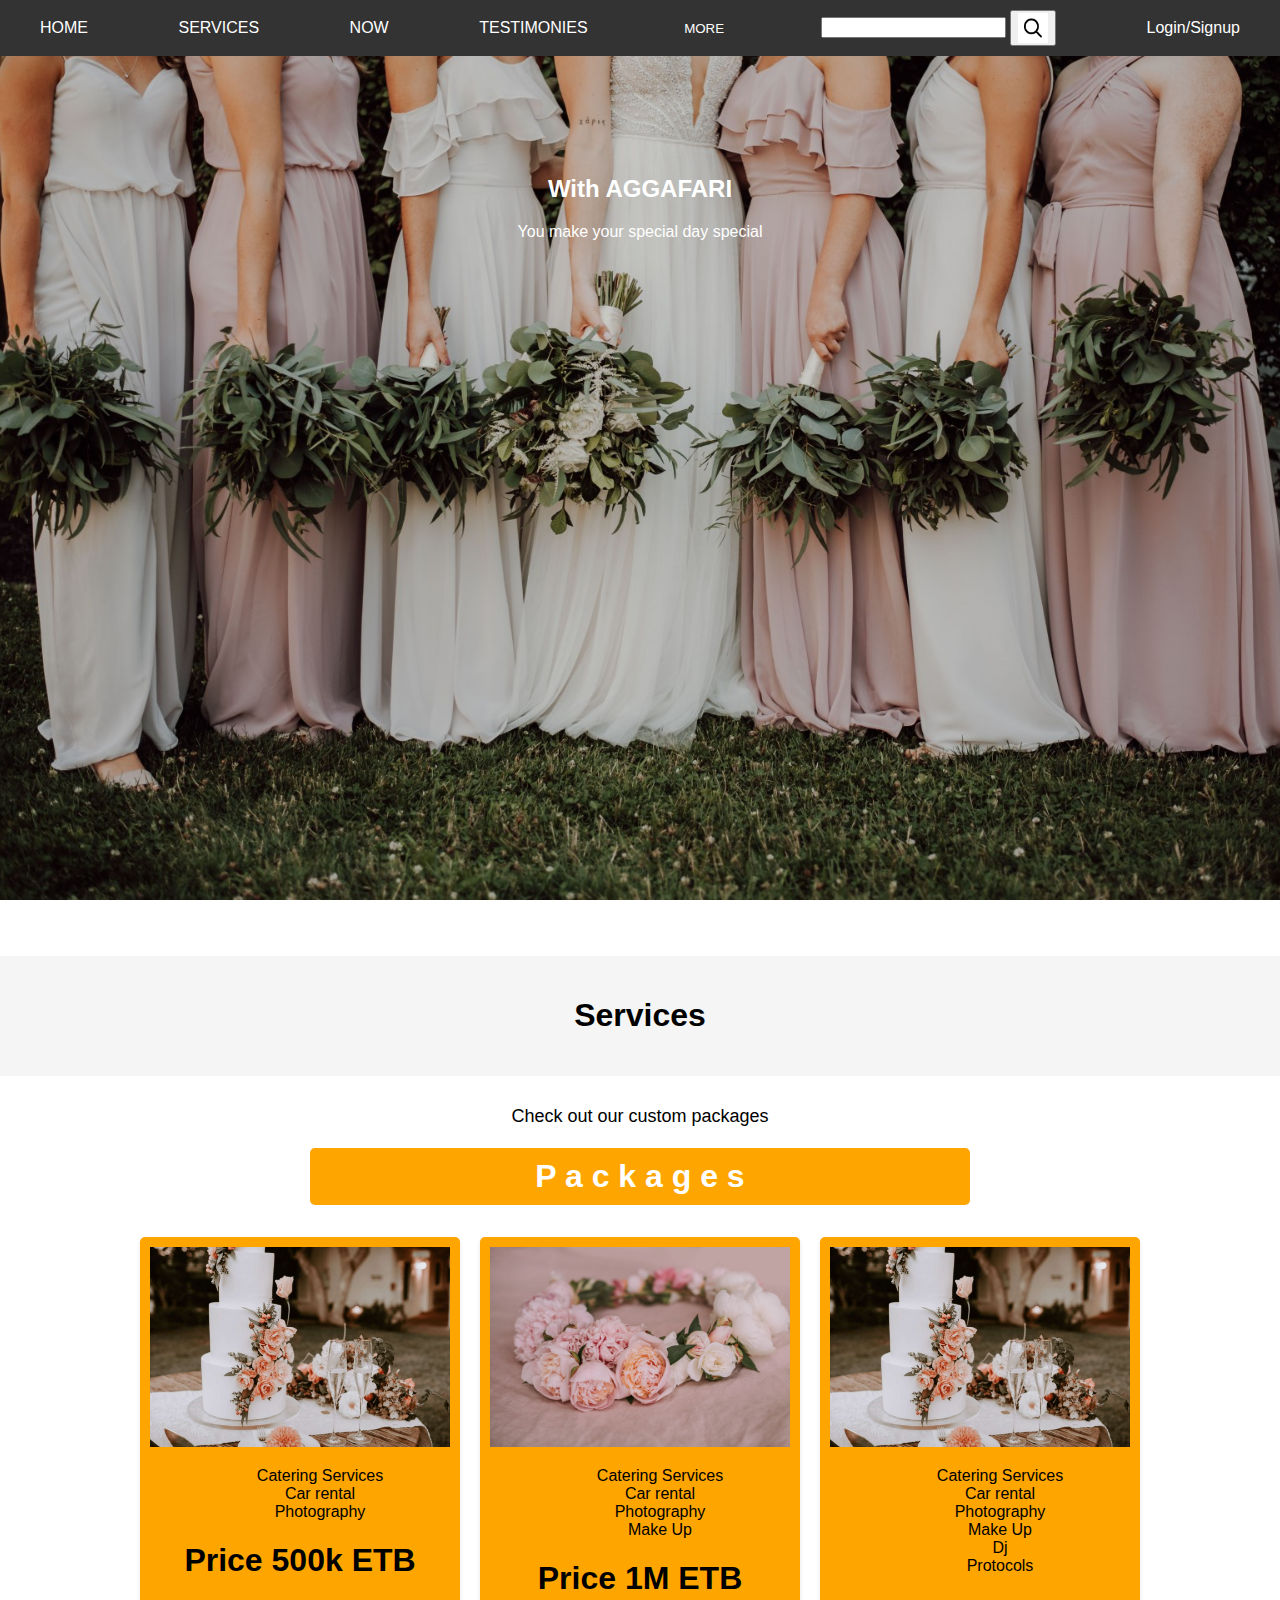
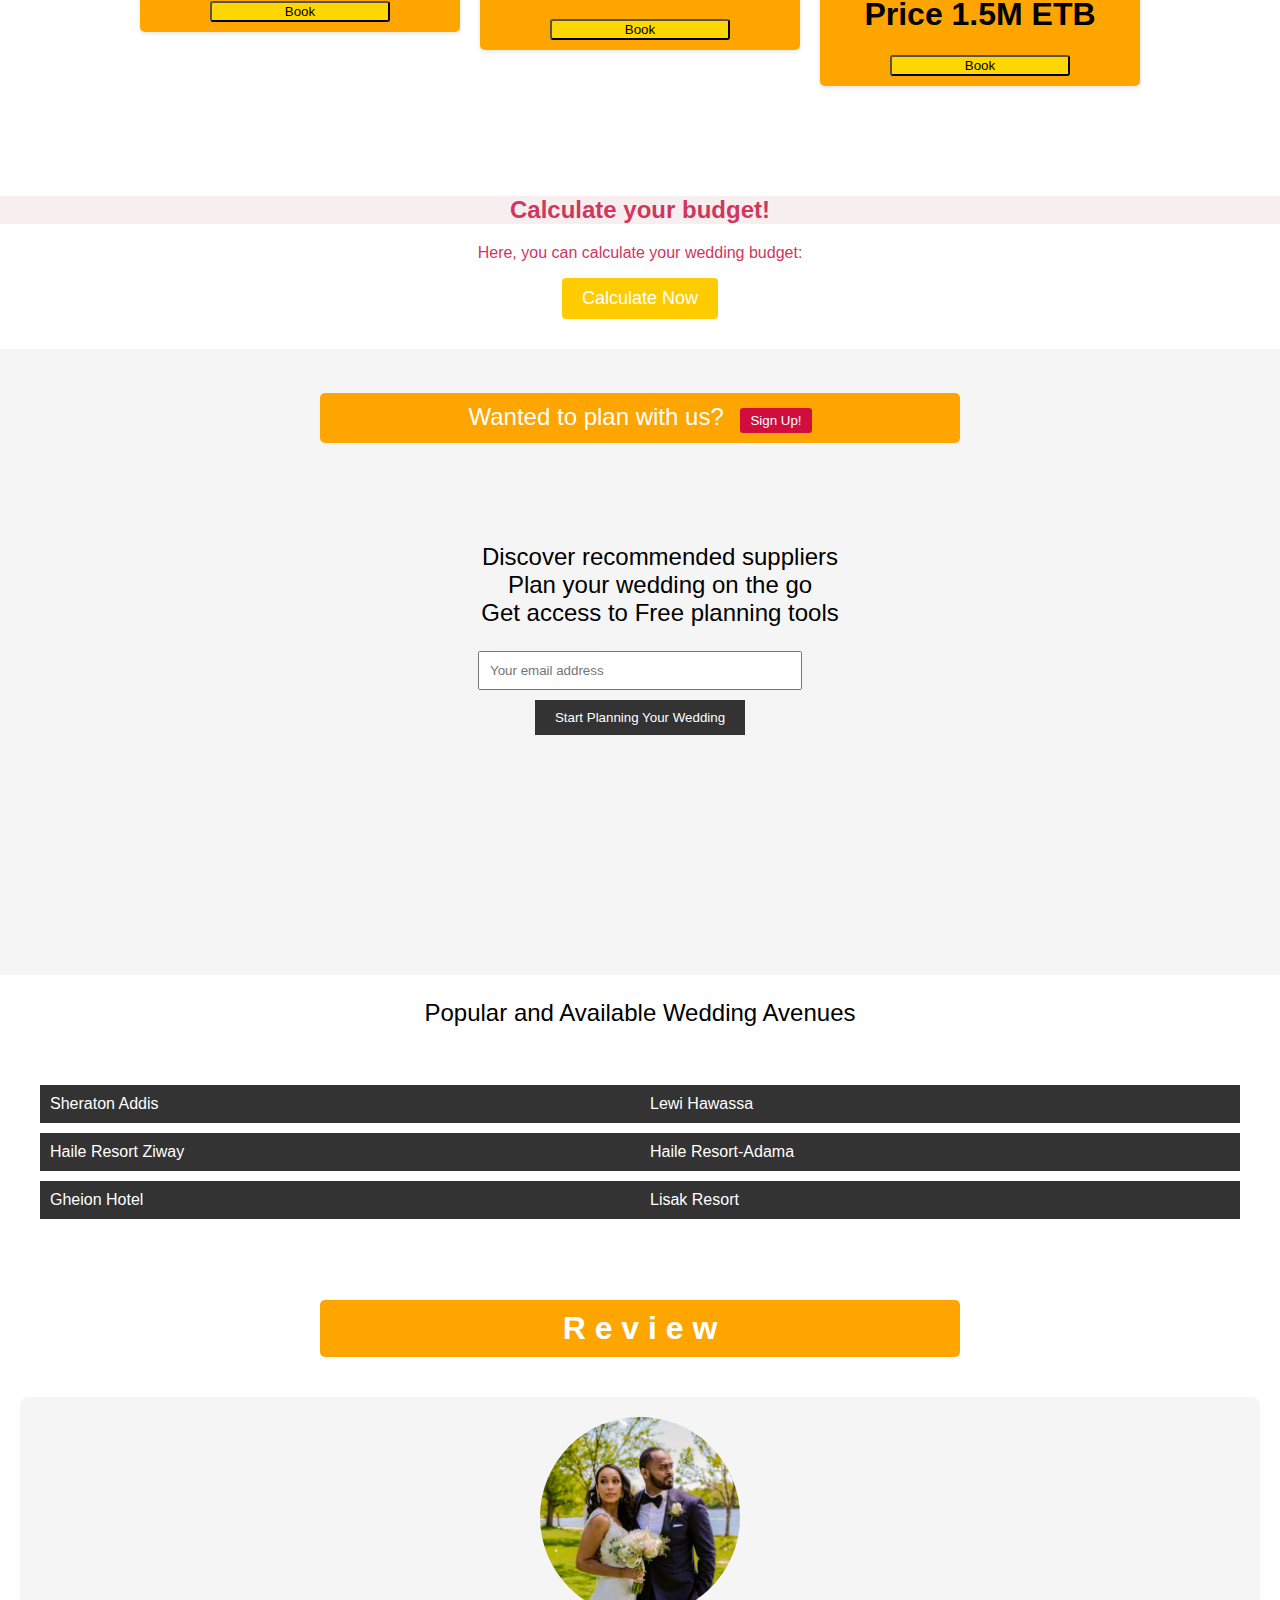
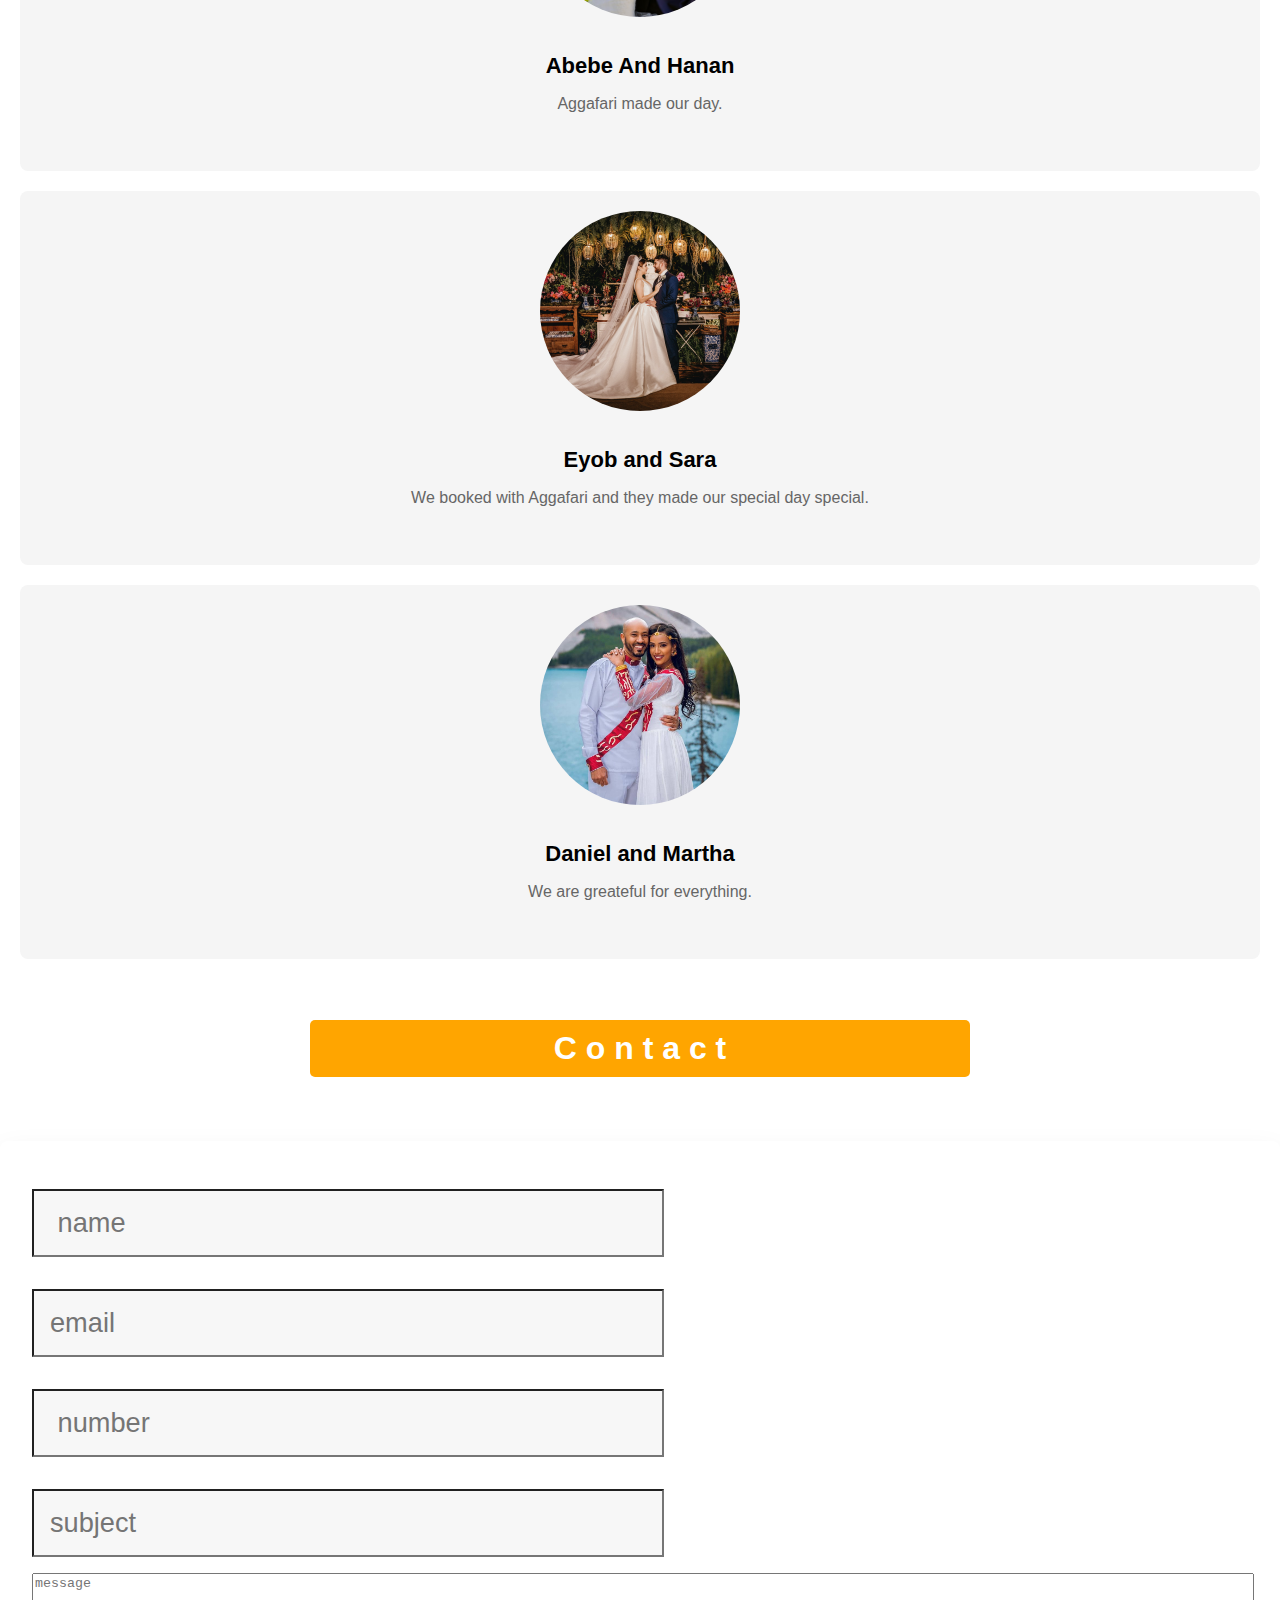
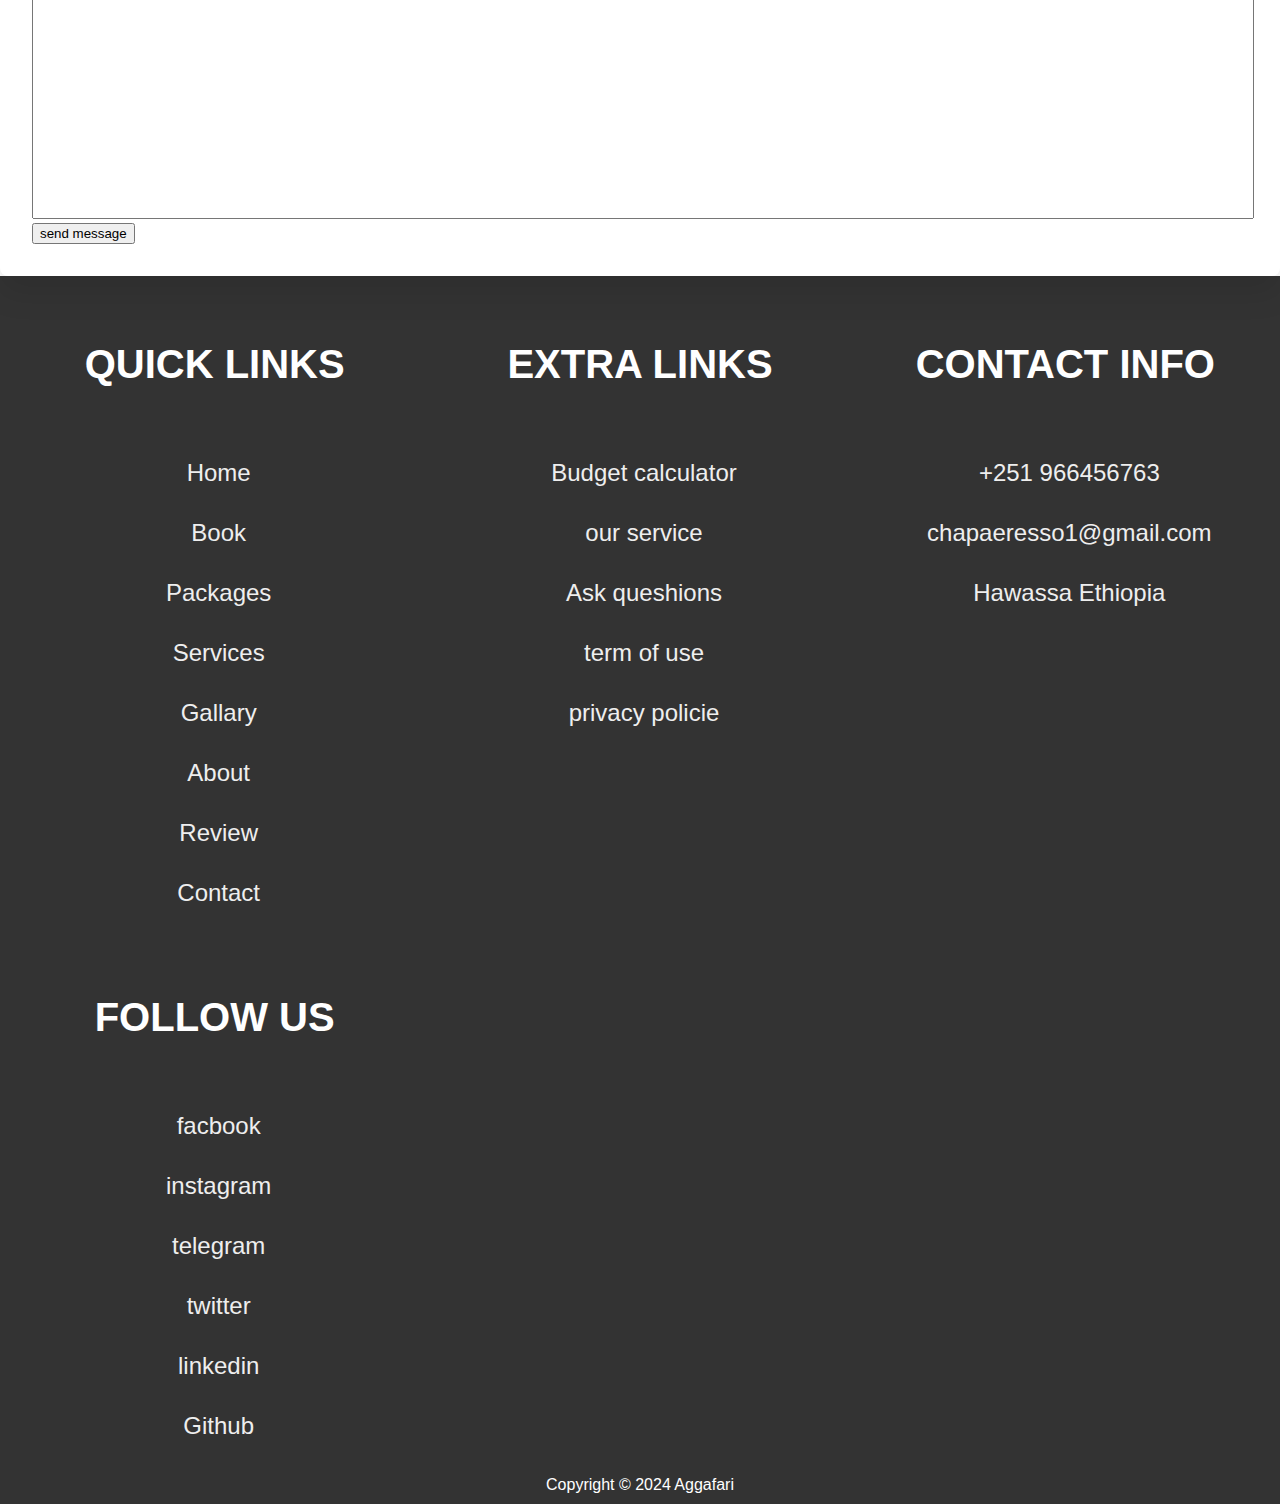
==== index.html @ d0ca491f "First Commit" ====
<!DOCTYPE html>
        <html lang="en">
        <head>
            <meta charset="UTF-8">
            <meta http-equiv="X-UA-Compatible" content="IE=edge">
            <meta name="viewport" content="width=device-width, initial-scale=1.0">
            <title>Aggafari</title>
        
            <link rel="stylesheet" href="styles/styles.css">
            <script src="https://code.jquery.com/jquery-3.6.0.min.js"></script>
            <script src="https://unpkg.com/swiper/swiper-bundle.min.js"></script>
        </head>
        <body>
            <nav>
            <div class="navs">
                    <div class="menu"><a href="#">HOME</a></div>
                    <div class="menu"><a href="#services">SERVICES</a></div>
                    <div class="menu"><a href="#popular">NOW</a></div>
                    <div class="menu"><a href="#reviews">TESTIMONIES</a></div>
                    <div class="more">
                        <button class="dropmore">MORE</button>
                        <div class="contents">
                            <a href="#">Blog</a><br>
                            <br>
                            <a href="#">About</a> <br>
                            <br>
                            <a href="#">Contact</a><br>
                            <br>
                            <a href="logout.php">Logout</a>
                        </div>
                    </div>
                    <div class="srch">
                        <label for="">
                            <input type="text">
                            <button><img src="images/srch.png" alt="" width="30px" height="30px"></button>
                        </label>
                    </div>
                    <div class="login">
                        <a href="login.php">Login/Signup</a>
                    </div>
                </div>
            </nav>
    <section class="home">
        <div class="main">
            <div class="description">
                <img src="images/Home-1.jpg" alt="">
                <h2>With AGGAFARI</h2>
                <p>You make your special day special</p>
            </div>
        </div>
    </section>
            

            <div class="services" id="services">
                <h1>Services</h1>
            </div>

            <p class="pack-heading">Check out our custom packages
        </p>
        <section class="package" id="package">
            <h1 class="heading">
            <span>P</span>
            <span>a</span>
            <span>c</span>
            <span>k</span>
            <span>a</span>
            <span>g</span>
            <span>e</span>
            <span>s</span>

        </h1>
        <div class="packages">
            <div class="packs">
            
                <div class="desc">
                    <div class="image">
                        <img src="images/cake.jpg" alt="">
                    </div>
                    <p>
                        <ul type="none">
                            <li>
                                Catering Services
                            </li>
                            <li>
                                Car rental
                            </li>
                            <li>
                                Photography
                            </li>
                        </ul>
                    </p>
                </div>
                <div><h1>Price 500k ETB</h1></div>
                <div><button>Book</button></div>
            </div>
            <div class="packs">
                <div class="image">
                    <img src="images/Book-1.jpg"  alt="">

                </div>
                <p><ul type="none">
                    <li>
                        Catering Services
                    </li>
                    <li>
                        Car rental
                    </li>
                    <li>
                        Photography
                    </li>
                    <li>
                        Make Up
                    </li>
                </ul></p>
                <div><h1>Price 1M ETB</h1></div>
                <div><button>Book</button></div>
            </div>
            <div class="packs">
                <div class="image">
                    <img src="images/cake.jpg" alt="">
                    
                </div>
                <p><ul type="none">
                    <li>
                        Catering Services
                    </li>
                    <li>
                        Car rental
                    </li>
                    <li>
                        Photography
                    </li>
                    <li>
                        Make Up
                    </li>
                    <li>Dj</li>
                    <li>Protocols</li>
                </ul></p>
                <div><h1>Price 1.5M ETB</h1></div>
                <div><button>Book</button></div>
            </div>
        </div>
        </section>
            
        <section class="budget-section">
            <h2>Calculate your budget!</h2>
            <p>Here, you can calculate your wedding budget:</p>
            <button class="calculate-button"><a href="budget.php">Calculate Now</a></button>
        </section>
            <div class="book">
                <div class="book-heading">
                    <p class="heading">Wanted to plan with us?  <button ><a href="register.php">Sign Up!</a></button></p>
                    <p class="lists">
                        <ul type="none">
                            <li>Discover recommended suppliers</li>
                            <li>Plan your wedding on the go</li>
                            <li>Get access to Free planning tools</li>
                        </ul>
                    </p>
                    <div class="register">
                        <input type="email" placeholder="Your email address">
                        <br>
                        <button>Start Planning Your Wedding</button>
                    </div>
                </div> 
            </div>

            <div class="find"></div>
            <div class="popular" id="popular">
            <p class="popular-heading" id="Locations">Popular and Available Wedding Avenues</p>
            <br>

            <div class="now">
                <div class="right">
                    <div><p><a href="#" id="location-link">Sheraton Addis</a></p></div>
                    <div><p><a href="#" id="location-link2"> Haile Resort Ziway</a></p></div>
                    <div><p><a href="#" id="location-link1">Gheion Hotel </a></p></div>
                </div>
                <div class="left">
                    <div><p><a href="#" id="location-link3">Lewi Hawassa</a></p></div>
                    <div><p><a href="#" id="location-link4">Haile Resort-Adama</a></p></div>
                    <div><p><a href="#" id="location-link5">Lisak Resort</a></p></div>
                </div>
            </div>
            <section class="review" id="review">
                <h1 class="heading">
            <span>R</span>
            <span>e</span>
            <span>v</span>
            <span>i</span>
            <span>e</span>
            <span>w</span>
            </h1>
            <div class="swiper review-slider">
            <div class="swiper-wrapper">
                <div class="swiper-slide">
                <div class="box">
                    <img src="images/5d6ff93972843eeea2d4979a_img-32.jpg" alt="">
                    <h3>Abebe And Hanan</h3>
                    <p>Aggafari made our day.</p>
                    <div class="stars">
                    <i class="fas fa-star"></i>
                    <i class="fas fa-star"></i>
                    <i class="fas fa-star"></i>
                    <i class="fas fa-star"></i>
                    <i class="far fa-star"></i>
                    </div>
                </div>
                </div>
                <div class="swiper-slide">
                <div class="box">
                    <img src="images/5f1889814db54c54ce84efff_weddings.jpg" alt="">
                    <h3>Eyob and Sara</h3>
                    <p>We booked with Aggafari and they made our special day special.</p>
                    <div class="stars">
                    <i class="fas fa-star"></i>
                    <i class="fas fa-star"></i>
                    <i class="fas fa-star"></i>
                    <i class="fas fa-star"></i>
                    <i class="far fa-star"></i>
                    </div>
                </div>
                </div>
                <div class="swiper-slide">
                <div class="box">
                    <img src="images/About.jpg" alt="">
                    <h3>Daniel and Martha </h3>
                    <p>We are greateful for everything.</p>
                    <div class="stars">
                    <i class="fas fa-star"></i>
                    <i class="fas fa-star"></i>
                    <i class="fas fa-star"></i>
                    <i class="fas fa-star"></i>
                    <i class="far fa-star"></i>
                    </div>
                </div>
                </div>
                </section>
            <!--Review section ends-->
            
            <!--Contact section starts-->
            <section class="contact" id="contact">
                <h1 class="heading">
            <span>C</span>
            <span>o</span>
            <span>n</span>
            <span>t</span>
            <span>a</span>
            <span>c</span>
            <span>t</span>
        </h1>
        <div class="row">
            <div class="image">
            <img src="#" alt="">
            </div>
            <form action="">
            <div class="inputbox">
                <input type="text" placeholder=" name">
                <input type="email" placeholder="email">
            </div>
            <div class="inputbox">
                <input type="number" placeholder=" number">
                <input type="text" placeholder="subject">
            </div>
        <textarea placeholder="message" name="" id="" cols="30" rows="10"></textarea>
        <input type="submit" class="btn" value="send message">
            </form>
        </div>
        </section>
            <!--Contact section ends-->
            
            
            
            <!--fotter starts-->
            <section class="footer">
            <div class="box-contioner">
                <div class="box">
                <h3>Quick links</h3>
                <a href="#home"><i class="fas fa-angle-right"></i>Home</a>
                <a href="#book"><i class="fas fa-angle-right"></i>Book</a>
                <a href="#packages"><i class="fas fa-angle-right"></i>Packages</a>
                <a href="#services"><i class="fas fa-angle-right"></i>Services</a>
                <a href="#gallary"><i class="fas fa-angle-right"></i>Gallary</a>
                <a href="#about"><i class="fas fa-angle-right"></i>About</a>
                <a href="#review"><i class="fas fa-angle-right"></i>Review</a>
                <a href="#contact"><i class="fas fa-angle-right"></i>Contact</a>
                </div>
                <div class="box">
                <h3>Extra links</h3>
                <a href="#home"><i class="fas fa-angle-right"></i>Budget calculator</a>
                <a href="#places"><i class="fas fa-angle-right"></i>our service</a>
                <a href="#accommodations"><i class="fas fa-angle-right"></i>Ask queshions</a>
                <a href="#gallary"><i class="fas fa-angle-right"></i>term of use</a>
                <a href="#review"><i class="fas fa-angle-right"></i>privacy policie</a>
                
                </div>
                <div class="box">
                <h3>contact info</h3>
                <a href="#home"><i class="fas fa-phone"></i>+251 966456763</a>
                <a href="#accommodations"><i class="fas fa-envelope"></i>chapaeresso1@gmail.com</a>
                <a href="#review"><i class="fas fa-map"></i>Hawassa Ethiopia</a>
                
                </div>
                <div class="box">
                <h3>Follow us</h3>
                <a href="#"><i class="fab fa-facebook-f"></i>facbook</a>
                <a href="#"><i class="fab fa-instagram"></i>instagram</a>
                <a href="#"><i class="fab fa-telegram"></i>telegram</a>
                <a href="#"><i class="fab fa-twitter"></i>twitter</a>
                <a href="#"><i class="fab fa-linkedin"></i>linkedin</a>
                <a href="#"><i class="fab fa-github"></i>Github</a>
                </div>
            </div>
            
            </section>



            <div class="footer">
                Copyright &copy; 2024 Aggafari
            </div>
            <script src="script.js"></script>
        </body>
        </html>
---- styles/styles.css ----
body {
  font-family: Arial, sans-serif;
  margin: 0;
  padding: 0;
}

a {
  text-decoration: none;
  color: inherit;
}

/* Navigation Styles */
nav {
  background-color: #333;
  color: #fff;
  padding: 10px;
}

.navs {
  display: flex;
  justify-content: space-between;
  align-items: center;
  max-width: 1200px;
  margin: 0 auto;
}

.menu {
  margin-right: 15px;
}

.dropmore {
  background-color: transparent;
  border: none;
  color: inherit;
  cursor: pointer;
}

.contents {
  display: none;
  position: absolute;
  background-color: #333;
  padding: 10px;
}

.more:hover .contents {
  display: block;
}
.contents a:hover{
  color: black;
background-color: white;
width: 40px;
}

.srch {
  margin-left: 15px;
}

.srch img {
  vertical-align: middle;
}
.srch button{
  cursor: pointer;
}

.login {
  margin-left: 15px;
}

.home{
  height: 100vh;
}
/* Main Section Styles */
.main {
  background-position: center;
  min-height: 300px;
  display: flex;
  align-items: center; 
  justify-content: center;
  text-align: center;
  color: #fff;  
}
.main img{
  position: absolute;
  top: 0;
  left: 0;
  z-index: -1;
  height: 100%;
  width: 100%;
  object-fit: cover;
}

.description {
  padding: 20px;
}

/* Services Section Styles */
.services {
  background-color: #f5f5f5;
  padding: 20px;
  text-align: center;
}

/* Packages Section Styles */
.pack-heading {
  text-align: center;
  font-size: 18px;
  margin-top: 30px;
}

.packages {
  display: flex;
  justify-content: center;
  align-items: flex-start;
  flex-wrap: wrap;
  max-width: 1200px;
  margin: 0 auto;
  margin-top: 20px;
}

.packs {
  width: 300px;
  margin: 10px;
  padding: 10px;
  background-color: orange;
  box-shadow: 0 2px 4px rgba(0, 0, 0, 0.1);
  text-align: center;
  border: 2px solid rose;
  border-radius: 5px;
}

.packs button {
  background-color: gold;
  cursor: pointer;
  width: 60%;
  border-radius: 3px;
}

.packs button:hover {
  background-color: goldenrod;
}

.packs .image:hover {
  transform: scale(1.1);
}

.image img {
  width: 100%;
  max-height: 200px;
  object-fit: cover;
}

/* Booking Section Styles */


.heading {
  border: 2px solid rose;
  width: 50%;
  margin-left: auto;
  margin-right: auto;
  background-color: orange;
  padding: 10px;
  text-align: center;
  border-radius: 5px;
  color: white;
}

.heading button {
  margin-left: 10px;
  background-color: rose;
  color: white;
  border: none;
  padding: 5px 10px;
  border-radius: 3px;
  cursor: pointer;
}

.heading button:hover {
  background-color: #ff7395;
}
.book {
  text-align: center;
  
  padding: 20px;
  background-color: #f5f5f5;
}

.book-heading {
  font-size: 24px;
  margin-bottom: 20px;
  
}

.lists {
  margin-top: 100px;
  text-align: left;
  margin-bottom: 20px;
}

.register input[type="email"] {
  padding: 10px;
  width: 300px;
  margin-bottom: 10px;
}

.register button {
  padding: 10px 20px;
  background-color: #333;
  color: #fff;
  border: none;
  cursor: pointer;
}
.heading button{
  background-color: #cf0e3e;
}
.book-heading .heading {
  position: sticky;
  top: 0;
  background-color:rose;
  z-index: 1;
}
.budget-section{
  text-align:center ;
  color:#d1365d;
  margin-top: 100px;
  margin-bottom: 30px;
}
.calculate-button {
  background-color: #ffcc00;
  color: #fff;
  padding: 10px 20px;
  font-size: 18px;
  border: none;
  border-radius: 4px;
  text-decoration: none;
}
.budget-section h2{
  background-color: rgb(247, 239, 239);
}

.calculate-button a {
  color: #fff;
  text-decoration: none;

}

.calculate-button:hover {
  background-color: #ffa500;
}

/* Popular and Available Wedding Venues Section Styles */
.find {
  height: 200px;
  background-color: #f5f5f5;
}

.popular-heading {
  text-align: center;
  font-size: 24px;
  margin-bottom: 20px;
}

.now {
  max-width: 1200px;
  margin: 0 auto;
  display: flex;
  justify-content: space-between;
  padding: 20px;
}

.right,
.left {
  width: 50%;
}

.now div {
  margin-bottom: 10px;
}

.now p {
  background-color: #333;
  color: #fff;
  padding: 10px;
  margin: 0;
}
.review .box img {
  height: 13rem;
  width: 13rem;
  border-radius: 50%;
  object-fit: cover;
  margin-bottom: 1rem;
}
.review {
  text-align: center;
  padding: 20px;
}

.review .heading {
  font-size: 32px;
  margin-bottom: 40px;
}

.review-slider {
  position: relative;
}

.review .box {
  background-color: #f5f5f5;
  padding: 20px;
  border-radius: 8px;
  margin-bottom: 20px;
}

.review .box img {
  height: 200px;
  width: 200px;
  border-radius: 50%;
  object-fit: cover;
  margin-bottom: 10px;
}

.review .box h3 {
  font-size: 22px;
  margin-bottom: 10px;
}

.review .box p {
  font-size: 16px;
  color: #666;
  margin-bottom: 10px;
}

.review .box .stars {
  color: #fdd835;
  margin-bottom: 10px;
}

.review .box .stars i {
  margin-right: 5px;
}
.contact .row form {
  flex: 1 1 50rem;
  padding: 2rem;
  box-shadow: 0 1rem 2rem rgba(0, 0, 0, 0.1);
  border-radius: 0.5rem;
}
.contact .row form .inputbox {
  display: flex;
  flex-wrap: wrap;
  justify-content: space-between;
}
.contact .row form .inputbox input {
  width: 49%;
  margin: 1rem 0;
  padding: 1rem;
  font-size: 1.7rem;
  color: #333;
  background: #f7f7f7;
  text-transform: none;
}
.contact .row form textarea {
  height: 15rem;
  resize: none;
  width: 100%;
}







/* Footer Styles */
.footer {
  background-color: #333;
  color: #fff;
  text-align: center;
  padding: 10px;
}

.package .box-container {
  display: grid;
  grid-template-columns: repeat(auto-fit, minmax(25rem, 1fr));
  gap: 1.5rem;
}
.package .box-container .box {
  text-align: center;
  border-radius: 0.5rem;
  background: var(--transpart-white);
  box-shadow: var(--box-shadow);
  padding: 2rem;
}
.package .box-container .box h3 {
  font-size: 2rem;
  text-transform: uppercase;
  color: var(--black);
}
.package .box-container .box .price {
  padding: 1rem;
  border-radius: 0.5rem;
  background: var(--purple);
  color: var(--white);
  font-size: 3rem;
  margin: 1rem 0;
}

.package .box-container .box .list p {
  font-size: 1.5rem;
  color: black;
  padding: 1rem 0;
}
.package .box-container .box .list p i {
  padding-right: 0.5rem;
  color: var(--pink);
}

.gallary .box-container {
  display: flex;
  flex-wrap: wrap;
  gap: 1.5rem;
}



.contact .row {
  display: flex;
  flex-wrap: wrap;
  gap: 1.5rem;
  align-items: center;
}
.contact .row .image {
  flex: 1 1 35rem;
}
.contact .row .image img {
  width: 100%;
}
.contact .row form {
  flex: 1 1 50rem;
  padding: 2rem;
  box-shadow: 0 1rem 2rem rgba(0, 0, 0, 0.1);
  border-radius: 0.5rem;
}
.contact .row form .inputbox {
  display: flex;
  flex-wrap: wrap;
  justify-content: space-between;
}
.contact .row form .inputbox input {
  width: 49%;
  margin: 1rem 0;
  padding: 1rem;
  font-size: 1.7rem;
  color: #333;
  background: #f7f7f7;
  text-transform: none;
}
.contact .row form textarea {
  height: 15rem;
  resize: none;
  width: 100%;
}
.footer {
  background: #333;
}
.footer .box-contioner {
  display: grid;
  grid-template-columns: repeat(auto-fit, minmax(25rem, 1fr));
  gap: 1rem;
}
/*.footer .box-contioner .box {
  padding: 1rem 0;
  flex: 1 1 25rem;
}*/
.footer .box-contioner .box h3 {
  font-size: 2.5rem;
  text-transform: uppercase;
  color: #fff;
  padding: 1rem 0;
}

.footer .box-contioner .box a {
  display: block;
  font-size: 1.5rem;
  padding: 1rem 0;
  color: #eee;
}
.footer .box-contioner .box a i {
  color: var(--purple);
  padding-right: 0.5rem;
  transition: 0.2s linear;
}
.footer .box-contioner .box a:hover {
  padding-right: 2rem;
  color: var(--purple);
  text-decoration: underline;
}
.footer .credit {
  text-align: center;
  padding: 2rem 1rem;
  margin-top: 1rem;
  font-size: 2rem;
  font-weight: normal;
  color: #fff;
  border-top: 0.1rem solid rgba(255, 255, 255, 0.2);
}
.footer .credit span {
  color: var(--purple);
}




/*Media Queries*/
@media (max-width: 1200px) {
  html {
    font-size: 55%;
  }
}
@media (max-width: 991px) {
  header {
    padding: 2rem;
  }
  section {
    padding: 2rem;
  }
}
@media (max-width: 768px) {
  #menu-bar {
    display: initial;
  }
  header .navbar {
    position: absolute;
    top: 100%;
    right: 0;
    left: 0;
    background: #333;
    border-top: 0.1rem solid rgba(255, 255, 255, 0.2);
    padding: 1rem 2rem;
    clip-path: polygon(0 0, 100% 0, 100% 0, 0 0);
  }
  header .navbar.active {
    clip-path: polygon(0 0, 100% 0, 100% 100%, 0 100%);
  }
  header .navbar a {
    display: block;
    border-radius: 0.5rem;
    padding: 1.5rem;
    margin: 1.5rem 0;
    background: #222;
  }
}
@media (max-width: 450px) {
  html {
    font-size: 50%;
  }
  .heading span {
    font-size: 2.5rem;
  }
  .contact .row form .inputbox input {
    width: 100%;
  }
}

body {
  font-size: 16px;
  }

  @media (max-width: 600px) {
  body {
      font-size: 14px;
    }}
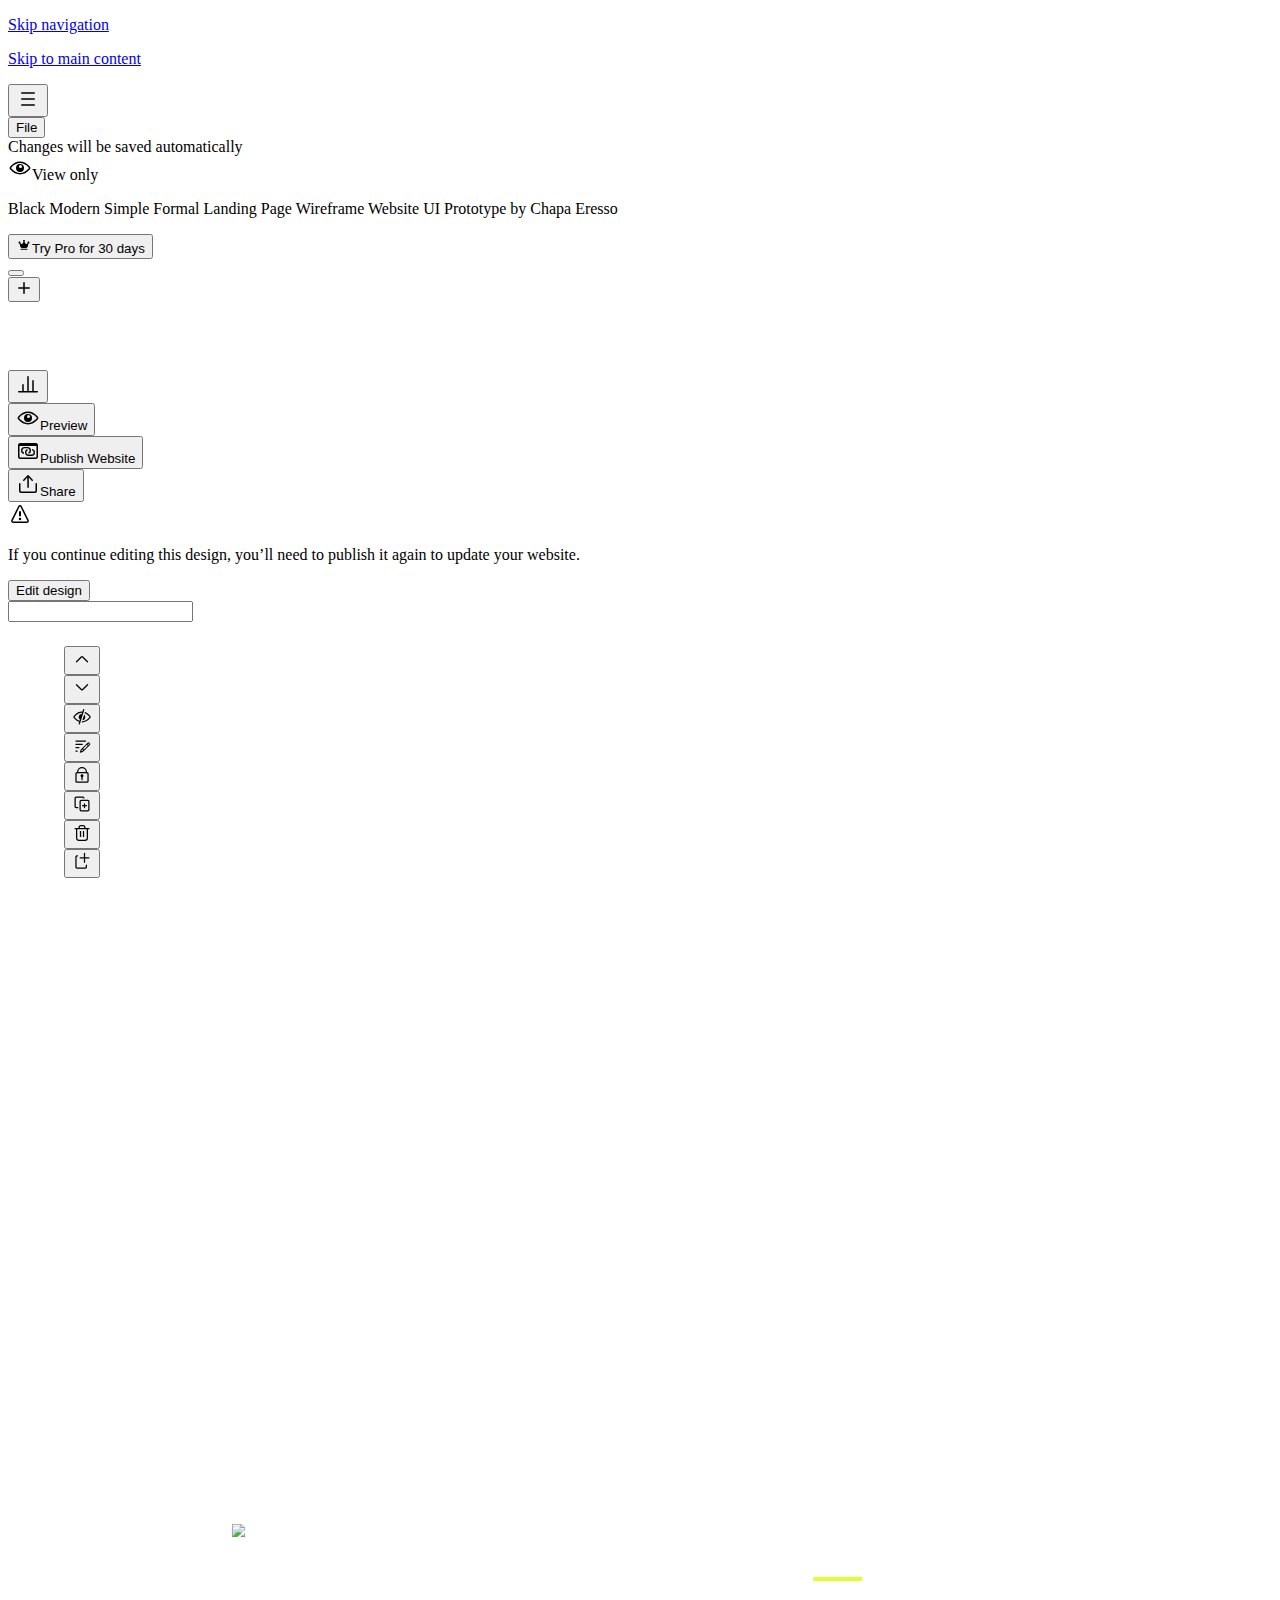
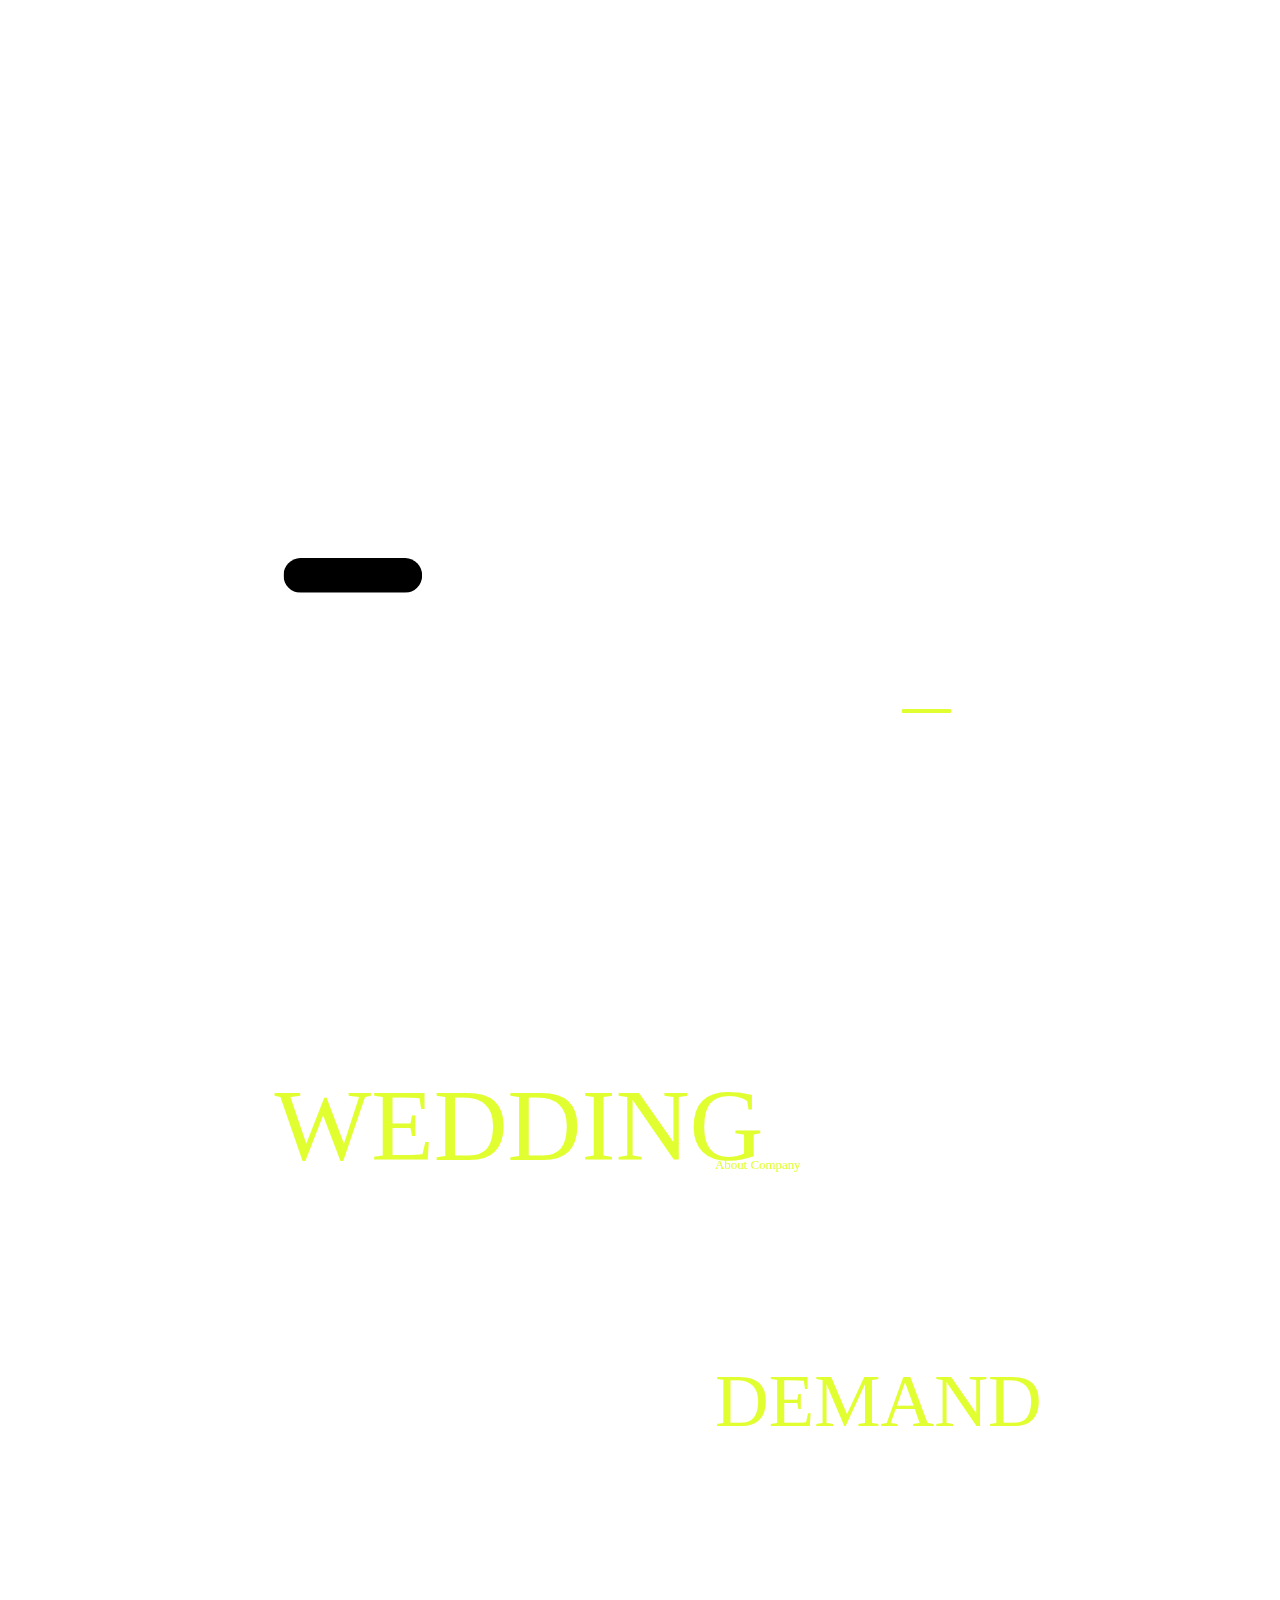
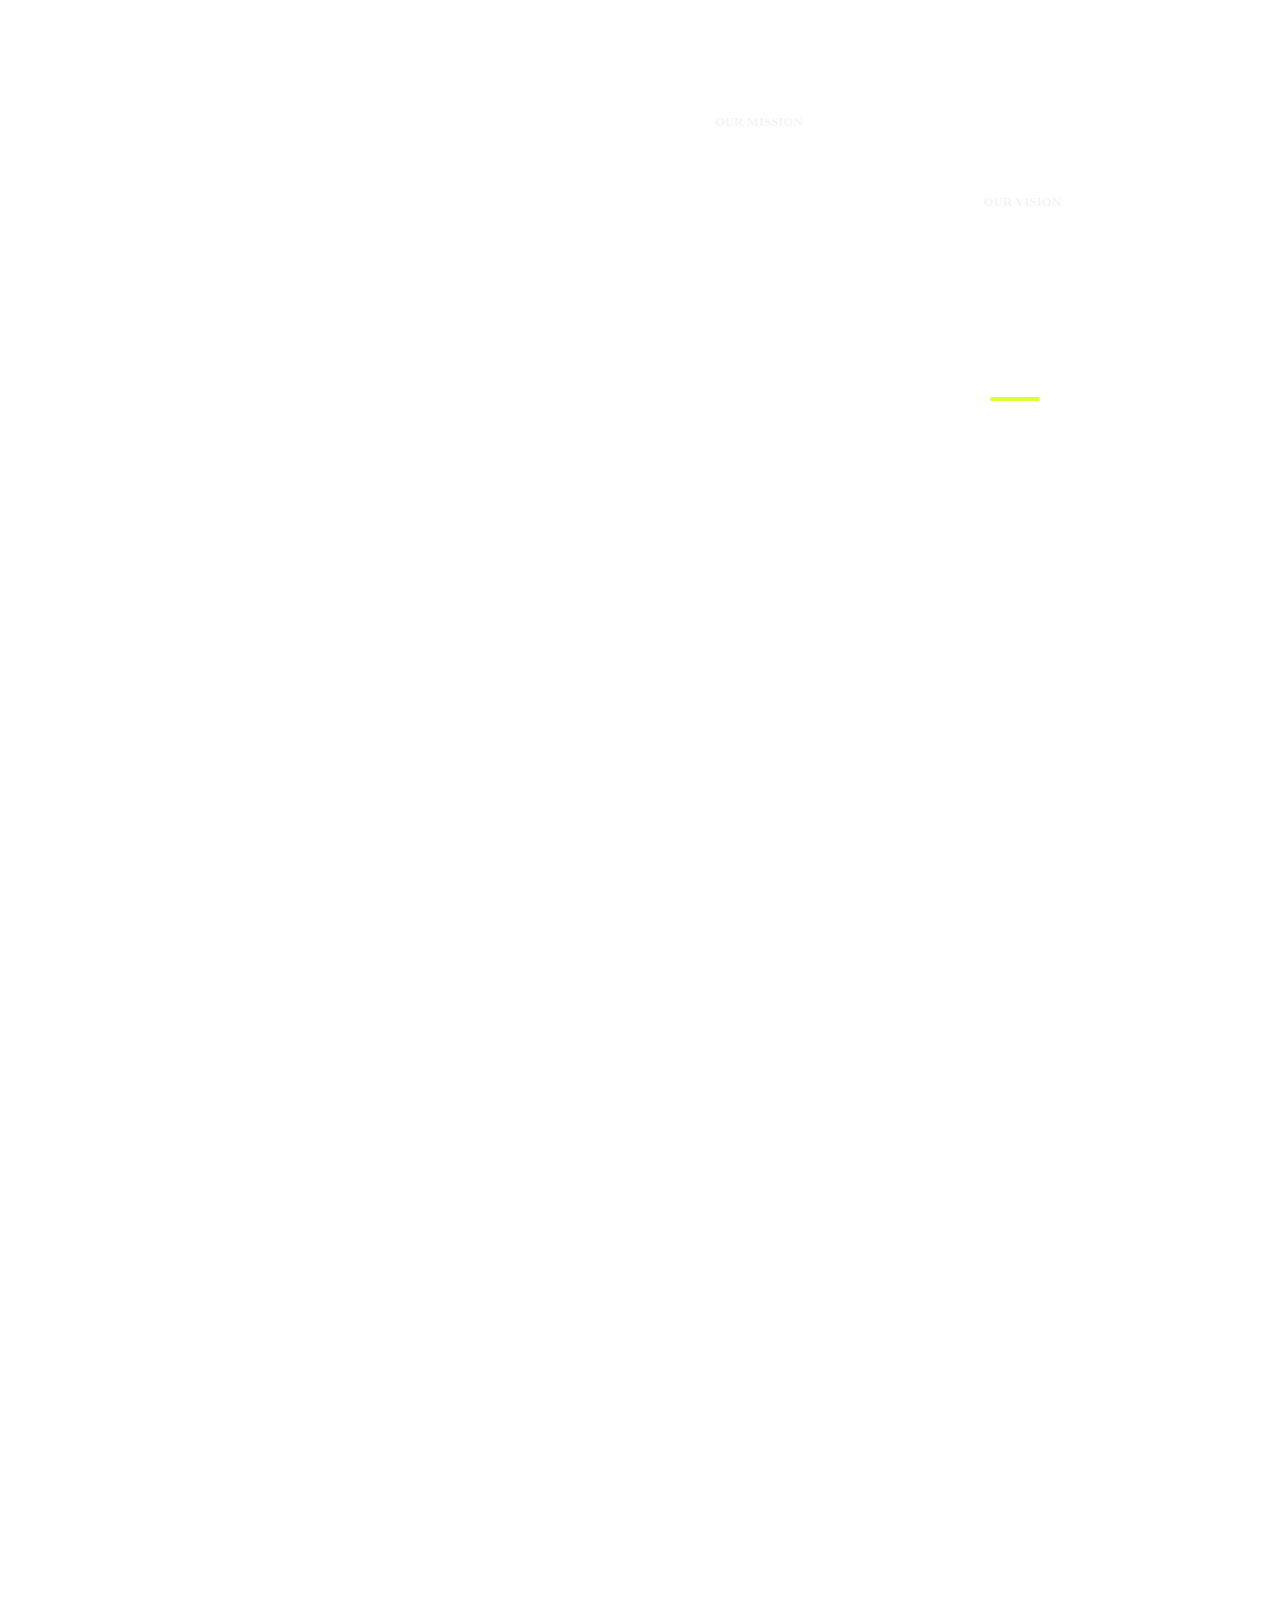
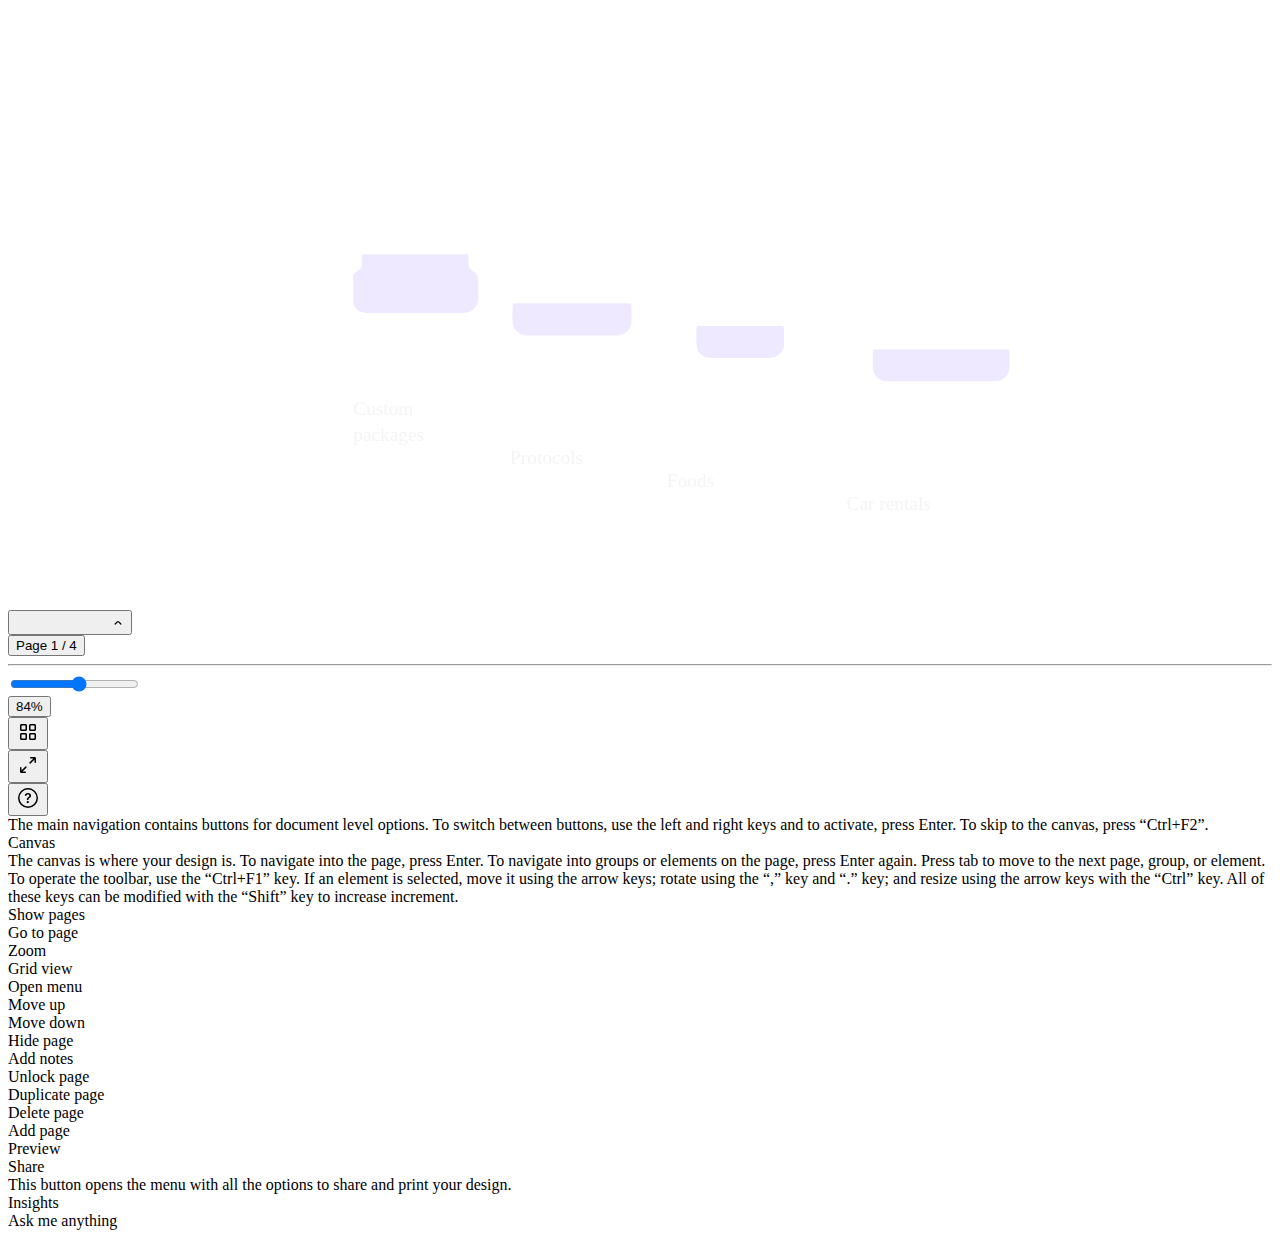
==== commit acaa0c82: "add a landig page file" ====
--- a/index.html
+++ b/index.html
@@ -1,326 +1,18 @@
-
-        
-        <!DOCTYPE html>
-        <html lang="en">
-        <head>
-            <meta charset="UTF-8">
-            <meta http-equiv="X-UA-Compatible" content="IE=edge">
-            <meta name="viewport" content="width=device-width, initial-scale=1.0">
-            <title>Aggafari</title>
-        
-            <link rel="stylesheet" href="styles/styles.css">
-            <script src="https://code.jquery.com/jquery-3.6.0.min.js"></script>
-            <script src="https://unpkg.com/swiper/swiper-bundle.min.js"></script>
-        </head>
-        <body>
-            <nav>
-            <div class="navs">
-                    <div class="menu"><a href="#">HOME</a></div>
-                    <div class="menu"><a href="#services">SERVICES</a></div>
-                    <div class="menu"><a href="#popular">NOW</a></div>
-                    <div class="menu"><a href="#reviews">TESTIMONIES</a></div>
-                    <div class="more">
-                        <button class="dropmore">MORE</button>
-                        <div class="contents">
-                            <a href="#">Blog</a><br>
-                            <br>
-                            <a href="#">About</a> <br>
-                            <br>
-                            <a href="#">Contact</a><br>
-                            <br>
-                            <a href="logout.php">Logout</a>
-                        </div>
-                    </div>
-                    <div class="srch">
-                        <label for="">
-                            <input type="text">
-                            <button><img src="images/srch.png" alt="" width="30px" height="30px"></button>
-                        </label>
-                    </div>
-                    <div class="login">
-                        <a href="login.php">Login/Signup</a>
-                    </div>
-                </div>
-            </nav>
-    <section class="home">
-        <div class="main">
-            <div class="description">
-                <img src="images/Home-1.jpg" alt="">
-                <h2>With AGGAFARI</h2>
-                <p>You make your special day special</p>
-            </div>
-        </div>
-    </section>
-            
-
-            <div class="services" id="services">
-                <h1>Services</h1>
-            </div>
-
-            <p class="pack-heading">Check out our custom packages
-        </p>
-        <section class="package" id="package">
-            <h1 class="heading">
-            <span>P</span>
-            <span>a</span>
-            <span>c</span>
-            <span>k</span>
-            <span>a</span>
-            <span>g</span>
-            <span>e</span>
-            <span>s</span>
-
-        </h1>
-        <div class="packages">
-            <div class="packs">
-            
-                <div class="desc">
-                    <div class="image">
-                        <img src="images/cake.jpg" alt="">
-                    </div>
-                    <p>
-                        <ul type="none">
-                            <li>
-                                Catering Services
-                            </li>
-                            <li>
-                                Car rental
-                            </li>
-                            <li>
-                                Photography
-                            </li>
-                        </ul>
-                    </p>
-                </div>
-                <div><h1>Price 500k ETB</h1></div>
-                <div><button>Book</button></div>
-            </div>
-            <div class="packs">
-                <div class="image">
-                    <img src="images/Book-1.jpg"  alt="">
-
-                </div>
-                <p><ul type="none">
-                    <li>
-                        Catering Services
-                    </li>
-                    <li>
-                        Car rental
-                    </li>
-                    <li>
-                        Photography
-                    </li>
-                    <li>
-                        Make Up
-                    </li>
-                </ul></p>
-                <div><h1>Price 1M ETB</h1></div>
-                <div><button>Book</button></div>
-            </div>
-            <div class="packs">
-                <div class="image">
-                    <img src="images/cake.jpg" alt="">
-                    
-                </div>
-                <p><ul type="none">
-                    <li>
-                        Catering Services
-                    </li>
-                    <li>
-                        Car rental
-                    </li>
-                    <li>
-                        Photography
-                    </li>
-                    <li>
-                        Make Up
-                    </li>
-                    <li>Dj</li>
-                    <li>Protocols</li>
-                </ul></p>
-                <div><h1>Price 1.5M ETB</h1></div>
-                <div><button>Book</button></div>
-            </div>
-        </div>
-        </section>
-            
-        <section class="budget-section">
-            <h2>Calculate your budget!</h2>
-            <p>Here, you can calculate your wedding budget:</p>
-            <button class="calculate-button"><a href="budget.php">Calculate Now</a></button>
-        </section>
-            <div class="book">
-                <div class="book-heading">
-                    <p class="heading">Wanted to plan with us?  <button ><a href="register.php">Sign Up!</a></button></p>
-                    <p class="lists">
-                        <ul type="none">
-                            <li>Discover recommended suppliers</li>
-                            <li>Plan your wedding on the go</li>
-                            <li>Get access to Free planning tools</li>
-                        </ul>
-                    </p>
-                    <div class="register">
-                        <input type="email" placeholder="Your email address">
-                        <br>
-                        <button>Start Planning Your Wedding</button>
-                    </div>
-                </div> 
-            </div>
-
-            <div class="find"></div>
-            <div class="popular" id="popular">
-            <p class="popular-heading" id="Locations">Popular and Available Wedding Avenues</p>
-            <br>
-
-            <div class="now">
-                <div class="right">
-                    <div><p><a href="#" id="location-link">Sheraton Addis</a></p></div>
-                    <div><p><a href="#" id="location-link2"> Haile Resort Ziway</a></p></div>
-                    <div><p><a href="#" id="location-link1">Gheion Hotel </a></p></div>
-                </div>
-                <div class="left">
-                    <div><p><a href="#" id="location-link3">Lewi Hawassa</a></p></div>
-                    <div><p><a href="#" id="location-link4">Haile Resort-Adama</a></p></div>
-                    <div><p><a href="#" id="location-link5">Lisak Resort</a></p></div>
-                </div>
-            </div>
-            <section class="review" id="review">
-                <h1 class="heading">
-            <span>R</span>
-            <span>e</span>
-            <span>v</span>
-            <span>i</span>
-            <span>e</span>
-            <span>w</span>
-            </h1>
-            <div class="swiper review-slider">
-            <div class="swiper-wrapper">
-                <div class="swiper-slide">
-                <div class="box">
-                    <img src="images/5d6ff93972843eeea2d4979a_img-32.jpg" alt="">
-                    <h3>Abebe And Hanan</h3>
-                    <p>Aggafari made our day.</p>
-                    <div class="stars">
-                    <i class="fas fa-star"></i>
-                    <i class="fas fa-star"></i>
-                    <i class="fas fa-star"></i>
-                    <i class="fas fa-star"></i>
-                    <i class="far fa-star"></i>
-                    </div>
-                </div>
-                </div>
-                <div class="swiper-slide">
-                <div class="box">
-                    <img src="images/5f1889814db54c54ce84efff_weddings.jpg" alt="">
-                    <h3>Eyob and Sara</h3>
-                    <p>We booked with Aggafari and they made our special day special.</p>
-                    <div class="stars">
-                    <i class="fas fa-star"></i>
-                    <i class="fas fa-star"></i>
-                    <i class="fas fa-star"></i>
-                    <i class="fas fa-star"></i>
-                    <i class="far fa-star"></i>
-                    </div>
-                </div>
-                </div>
-                <div class="swiper-slide">
-                <div class="box">
-                    <img src="images/About.jpg" alt="">
-                    <h3>Daniel and Martha </h3>
-                    <p>We are greateful for everything.</p>
-                    <div class="stars">
-                    <i class="fas fa-star"></i>
-                    <i class="fas fa-star"></i>
-                    <i class="fas fa-star"></i>
-                    <i class="fas fa-star"></i>
-                    <i class="far fa-star"></i>
-                    </div>
-                </div>
-                </div>
-                </section>
-            <!--Review section ends-->
-            
-            <!--Contact section starts-->
-            <section class="contact" id="contact">
-                <h1 class="heading">
-            <span>C</span>
-            <span>o</span>
-            <span>n</span>
-            <span>t</span>
-            <span>a</span>
-            <span>c</span>
-            <span>t</span>
-        </h1>
-        <div class="row">
-            <div class="image">
-            <img src="#" alt="">
-            </div>
-            <form action="">
-            <div class="inputbox">
-                <input type="text" placeholder=" name">
-                <input type="email" placeholder="email">
-            </div>
-            <div class="inputbox">
-                <input type="number" placeholder=" number">
-                <input type="text" placeholder="subject">
-            </div>
-        <textarea placeholder="message" name="" id="" cols="30" rows="10"></textarea>
-        <input type="submit" class="btn" value="send message">
-            </form>
-        </div>
-        </section>
-            <!--Contact section ends-->
-            
-            
-            
-            <!--fotter starts-->
-            <section class="footer">
-            <div class="box-contioner">
-                <div class="box">
-                <h3>Quick links</h3>
-                <a href="#home"><i class="fas fa-angle-right"></i>Home</a>
-                <a href="#book"><i class="fas fa-angle-right"></i>Book</a>
-                <a href="#packages"><i class="fas fa-angle-right"></i>Packages</a>
-                <a href="#services"><i class="fas fa-angle-right"></i>Services</a>
-                <a href="#gallary"><i class="fas fa-angle-right"></i>Gallary</a>
-                <a href="#about"><i class="fas fa-angle-right"></i>About</a>
-                <a href="#review"><i class="fas fa-angle-right"></i>Review</a>
-                <a href="#contact"><i class="fas fa-angle-right"></i>Contact</a>
-                </div>
-                <div class="box">
-                <h3>Extra links</h3>
-                <a href="#home"><i class="fas fa-angle-right"></i>Budget calculator</a>
-                <a href="#places"><i class="fas fa-angle-right"></i>our service</a>
-                <a href="#accommodations"><i class="fas fa-angle-right"></i>Ask queshions</a>
-                <a href="#gallary"><i class="fas fa-angle-right"></i>term of use</a>
-                <a href="#review"><i class="fas fa-angle-right"></i>privacy policie</a>
-                
-                </div>
-                <div class="box">
-                <h3>contact info</h3>
-                <a href="#home"><i class="fas fa-phone"></i>+251 966456763</a>
-                <a href="#accommodations"><i class="fas fa-envelope"></i>chapaeresso1@gmail.com</a>
-                <a href="#review"><i class="fas fa-map"></i>Hawassa Ethiopia</a>
-                
-                </div>
-                <div class="box">
-                <h3>Follow us</h3>
-                <a href="#"><i class="fab fa-facebook-f"></i>facbook</a>
-                <a href="#"><i class="fab fa-instagram"></i>instagram</a>
-                <a href="#"><i class="fab fa-telegram"></i>telegram</a>
-                <a href="#"><i class="fab fa-twitter"></i>twitter</a>
-                <a href="#"><i class="fab fa-linkedin"></i>linkedin</a>
-                <a href="#"><i class="fab fa-github"></i>Github</a>
-                </div>
-            </div>
-            
-            </section>
-
-
-
-            <div class="footer">
-                Copyright &copy; 2024 Aggafari
-            </div>
-            <script src="script.js"></script>
-        </body>
-        </html>+<!DOCTYPE html>
+<!-- saved from url=(0068)https://www.canva.com/design/DAGErelaHZk/pIppBoAO-BHMKiwbeNVGJg/edit -->
+<html dir="ltr" lang="en" class="theme light EHoceA"><div id="in-page-channel-node-id" data-channel-name="in_page_channel_C3aic_"></div><head><meta http-equiv="Content-Type" content="text/html; charset=UTF-8"><title>Black Modern Simple Formal Landing Page Wireframe Website UI Prototype - Website</title><link rel="preconnect" href="https://media-private.canva.com/" crossorigin=""><link rel="preconnect" href="https://media-public.canva.com/" crossorigin=""><meta name="app-name" content="editor"><meta name="viewport" content="width=device-width, initial-scale=1, minimum-scale=1, maximum-scale=1, user-scalable=no, viewport-fit=cover"><link href="./index_files/a0684b0780c739e9.vendor.ltr.css" rel="stylesheet" integrity="sha512-JwMCpiHdk95MoUTatfaZJwstzeDnWfvWMJiwnSxZfPmgeCe4yvQDQ+ONMQjIy/Ht72r0TmlE+gvZnYRnpdLdVg==" crossorigin="anonymous"><link href="./index_files/114bd9e002e3ed76.ltr.css" rel="stylesheet" integrity="sha512-mspYRYsNGdQKDnLU0CSAMow2xi2SyREElIUzuraLlvVb36K27A2ncN3UZqp2eoCXPThoa4/STYwRDksT7Adz2w==" crossorigin="anonymous"><link href="https://static.canva.com/web/03c5120cdb04084a.vendor.js" rel="prefetch" integrity="sha512-TulmHc7DXRNz7l0puveFGrxNnSp8DneMY0gYEHJEJKG3oM0L0if4cTjbXifGXhPAnBueEhdvY44MkiCeqxnPwA=="><link href="https://static.canva.com/web/aba251f231c4c863.js" rel="prefetch" integrity="sha512-Xsg2KP63pOIgTRcgcr1i0RjYZ132aymmp+aAvyjaGCCugkxOd1aUjYQE7Ilfke7eMyD+jjyO/7X/8E96v/6fZg=="><link href="./index_files/static_font_4.ltr.css" rel="stylesheet"><link href="./index_files/c364d7dd246acc61.strings.js.download" rel="preload" as="script" crossorigin="anonymous" integrity="sha512-/Y4aceiqtA6Jgcy6HuYy/+rlOZSC6NgDdD9s0t5P5qyC++6RLDdBhDMccJzAMT3qBKDGb2LyfxMWHq4rqCAraQ==" nonce=""><link href="./index_files/074202eb24fc8e99.en.js.download" rel="preload" as="script" crossorigin="anonymous" integrity="sha512-NGERGmY5ATJGlYwOt8qzR+s8R77sUbposGK/GbnMh9qSdFF1LJwmrPqTMExK97hNc4Pid9XKSj6VO1TydJb9kg==" nonce=""><link href="./index_files/eae6a2c10f24c042.runtime.js.download" rel="preload" as="script" crossorigin="anonymous" integrity="sha512-KpgSPA+rOmLhJZX0RK1QEOSkcmx7RnTt4E3zFD2Xzmn6N+0CbBQhIF2fYR9EiKPRjQAPOT+02VskQt5J6OeuGA==" nonce=""><link href="./index_files/d1b3d2e54a048082.vendor.js.download" rel="preload" as="script" crossorigin="anonymous" integrity="sha512-oo+ITR6JZumhzo0Nmn99Q1HQLCRNi14IYYdVeWM6zhgwmcjbBK+HUQfTcOzZHut34y4bO37yGbnicngbk8nJnw==" nonce=""><link href="./index_files/ef607f2d012a4e3e.vendor.js.download" rel="preload" as="script" crossorigin="anonymous" integrity="sha512-+e18l8q6LKwd7+U1n0AYiZdNxN6qBkH8sxV62WehPiA59MfjzmFB+eZXo5BaMWDKEZ9iAuKQ8BX7xptph8B+oQ==" nonce=""><link href="./index_files/d968ece76f698a13.js.download" rel="preload" as="script" crossorigin="anonymous" integrity="sha512-cDUYE66G8DzqBb+Y4rhXOEqtf7eJi08YXgXo5PnwGlqxbPasDb5pBoGuJJLHkivT9/QkrFgi1P7QhzHEk1wH9g==" nonce=""><meta name="referrer" content="strict-origin-when-cross-origin"><meta property="fb:app_id" content="525265914179580"><meta name="slack-app-id" content="A028R8CCLNR"><meta property="og:site_name" content="Canva"><meta property="og:title" content="Black Modern Simple Formal Landing Page Wireframe Website UI Prototype"><meta property="og:image" content="https://static.canva.com/static/images/fb_cover-1.jpg"><meta property="og:type" content="website"><meta name="twitter:card" content="summary_large_image"><meta name="twitter:site" content="@canva"><meta name="twitter:creator" content="@canva"><meta name="twitter:title" content="Black Modern Simple Formal Landing Page Wireframe Website UI Prototype"><meta name="robots" content="noindex, nofollow"><link rel="shortcut icon" href="https://static.canva.com/static/images/favicons/favicon_web_sites.ico"><link rel="icon" href="https://static.canva.com/static/images/android-192x192-2.png" sizes="192x192"><link rel="apple-touch-icon" href="https://static.canva.com/static/images/apple-touch-120x120-1.png"><link rel="apple-touch-icon" href="https://static.canva.com/static/images/apple-touch-152x152-1.png" sizes="152x152"><link rel="apple-touch-icon" href="https://static.canva.com/static/images/apple-touch-167x167-1.png" sizes="167x167"><link rel="apple-touch-icon" href="https://static.canva.com/static/images/apple-touch-180x180-1.png" sizes="180x180"><link rel="stylesheet" type="text/css" href="./index_files/709973e7717e0496.ltr.css"><link rel="stylesheet" type="text/css" href="./index_files/c9f0742268147d3a.ltr.css"><link rel="stylesheet" type="text/css" href="./index_files/c504dbcea12d570d.ltr.css"><link rel="stylesheet" type="text/css" href="./index_files/b7b6fadf54497b84.ltr.css"><link rel="stylesheet" type="text/css" href="./index_files/b7484c62f152c4c7.ltr.css"><style type="text/css"></style><style type="text/css"></style><link rel="stylesheet" type="text/css" href="./index_files/99851e947820a5ab.ltr.css"><link rel="stylesheet" type="text/css" href="./index_files/80541813e8cdc2db.ltr.css"><link rel="stylesheet" type="text/css" href="./index_files/f78d925eed25c026.ltr.css"><link rel="stylesheet" type="text/css" href="./index_files/654a0050fb7078a5.ltr.css"><link rel="stylesheet" type="text/css" href="./index_files/18f7aef20adfbcc3.ltr.css"><link rel="stylesheet" type="text/css" href="./index_files/7a02c72ba050a468.ltr.css"><link rel="stylesheet" type="text/css" href="./index_files/9bca24293ad9d3a0.ltr.css"><script type="text/javascript" async="" src="./index_files/js" nonce=""></script><script id="gtm-plugin-script-tag" src="./index_files/gtm.js.download" async=""></script><link rel="stylesheet" href="./index_files/31ed695fc889d00593852e4078080fe8.css" id="fallback_fb"><link rel="stylesheet" type="text/css" href="./index_files/32aabed2c4e9e8c8.ltr.css"><link rel="stylesheet" type="text/css" href="./index_files/3d285c790caa2554.ltr.css"><link rel="stylesheet" type="text/css" href="./index_files/ce4c46c9bb1e4aff.ltr.css"><link href="./index_files/79b9aaf28c39d2cf.ltr.css+b26bc1c9f2640d51.ltr.css+47d7d33fb49e9c7f.ltr.css+1799c9edd46f9601.ltr.css+f717585dc3487242.ltr.css+be5563061f627dab.ltr.css+5a2d552b8d568ac3.ltr.css+0fb91af7172cec91.ltr.css+01386a962ed83ce5.ltr.c.css" rel="stylesheet"><link href="./index_files/1c6512dc885513cd.ltr.css+c082951676260eba.ltr.css+5049679e42bb59a7.ltr.css+6a4aff77b3f4b750.ltr.css+bdccb47f347f241f.ltr.css+89d78c37cbcfa251.ltr.css+adc4adcaa7df0bcb.ltr.css+12df7c32f5b2170b.ltr.css+d4020d20d1aa30d2.ltr.c.css" rel="stylesheet"><link href="./index_files/5f6cce4915595fe4.ltr.css+e5fdc5cf4222a847.ltr.css+6b54fe57a652d0c7.ltr.css+38e05134c41eab84.ltr.css" rel="stylesheet"><link href="./index_files/73d6af93b7f05a98.ltr.css+832a4309e9aed65c.ltr.css+bac078078a473fd5.ltr.css+62b88dd99877245f.ltr.css+4457304c95f75c72.ltr.css+920cdd644ef03edc.ltr.css+53c480df78507c32.ltr.css+c1302b3d33eaa6db.ltr.css+0ba1a398c8de8f85.ltr.c.css" rel="stylesheet"><script async="" src="./index_files/site-insights.js.download"></script><link href="./index_files/d311024519eb8647.ltr.css+d0d622bad04dcaf0.ltr.css" rel="stylesheet"><link href="./index_files/d613a7db073314d8.ltr.css+59f3857e91840b4a.ltr.css+56827eaa6606fa6b.ltr.css+f3cc3d286f5017c6.ltr.css" rel="stylesheet"><link href="./index_files/0fed06f96c033448.ltr.css+132b3446af63369f.ltr.css+839e54e3825aa608.ltr.css+e7fb383ff6b08220.ltr.css+91e5f180d74e949a.ltr.css+41c51866ab07f05a.ltr.css+81cb89bfcd774d79.ltr.css+3880e3ee59fcfb82.ltr.css+fd0ef25568db47e7.ltr.c.css" rel="stylesheet"><link href="./index_files/2b51f1de479b0a70.ltr.css+05d6c137dcdee39e.ltr.css+9729304bda9a841d.ltr.css+1df0365fddcc40b6.ltr.css+f3de151b9f4c0d2d.ltr.css+b397efdeb349254b.ltr.css+6a7d8cb05866196e.ltr.css+b0217f7c4e628b12.ltr.css+c7a327dab109a3f7.ltr.c.css" rel="stylesheet"><link rel="stylesheet" type="text/css" href="./index_files/d327c2ca9cb2d9ab.ltr.css"><link rel="stylesheet" type="text/css" href="./index_files/bd09005f24475754.ltr.css"><link href="./index_files/8513ad72c2cbfa5d.ltr.css+561cc008fec03c4f.ltr.css+28effc8059b2627c.ltr.css+9d1ed0f684bd1abe.ltr.css+528498c3a4bd046e.ltr.css+d2e193c92e0b521e.ltr.css+080fa1ec5bdc2e8f.ltr.css+9d5e5be4a6c7c9eb.ltr.css+abe471e852cc164c.ltr.c.css" rel="stylesheet"><link href="./index_files/3ce075ebabbb460d.ltr.css+0d3b1332750a797d.ltr.css+b381763871b46e68.ltr.css" rel="stylesheet"><link rel="stylesheet" type="text/css" href="./index_files/93f93f83b7a56e0a.ltr.css"><link href="./index_files/f8527a4a671ed722.ltr.css+431d2c008239274d.ltr.css+893c12a5b192b5c9.ltr.css" rel="stylesheet"><link href="./index_files/d31a265b3d4822d9.ltr.css+5efbbc1788ca2ca1.ltr.css+4f940acd4f9da315.ltr.css" rel="stylesheet"></head><body class="preload-pos-fixed"><div class="TSBL8g NqU4Yg" style="z-index: 5;"><div class="_9HetvA"><div class="theme light"><div class="GddRww Eng2TQ" style="transition: transform 300ms ease-in-out 0s, opacity 300ms ease-in 0s; opacity: 0; top: 49px;"></div></div></div></div><script nonce="">document.documentElement.classList.replace('adaptive', window.matchMedia('(prefers-color-scheme: dark)').matches ? 'dark' : 'light');</script><div id="root"><div class="yIDCqA"><div class="yIDCqA"><div class="SEkd2Q YRVZMA" tabindex="-1"><section class="L6HKTQ"></section><div class="IYiBuQ"><div class="FmtbLQ ObBgBw"><p class="fFOiLQ _2xcaIA _5Ob_nQ fM_HdA"><a class="ovm4pQ qN_0PQ" href="https://www.canva.com/design/DAGErelaHZk/pIppBoAO-BHMKiwbeNVGJg/edit#:r0:0" draggable="false"><span class="N00Reg">Skip navigation</span></a></p></div><div class="FmtbLQ ObBgBw"><p class="fFOiLQ _2xcaIA _5Ob_nQ fM_HdA"><a class="ovm4pQ qN_0PQ" href="https://www.canva.com/design/DAGErelaHZk/pIppBoAO-BHMKiwbeNVGJg/edit#" draggable="false" role="button"><span class="N00Reg">Skip to main content</span></a></p></div><div class="A7Jzyg"></div><div class="NRPtWA"><header class="UwcKFQ"><div class="QnQnDA" tabindex="-1"><nav class="_VrLQw theme dark e9U33w cXZHmw" role="menubar" aria-label="Main" aria-describedby=":r1:0"><div class="_7SSpkQ"></div><div class="_3JT90Q _8drCYA gA0kig g7xr5A"><div class="gA0kig"><div class="uLt0uw"><button class="_1QoxDw Qkd66A tYI0Vw o4TrkA cclg9A YPTJew Qkd66A tYI0Vw lsXp_w cwOZMg zQlusQ uRvRjQ _3AH3gw VOvjeA" type="button" aria-label="Navigation menu" role="menuitem" aria-expanded="false"><span class="TcNIhA"><span aria-hidden="true" class="NA_Img dkWypw"><svg xmlns="http://www.w3.org/2000/svg" width="24" height="24" viewBox="0 0 24 24"><path fill="currentColor" fill-rule="evenodd" d="M5.75 5.25h12.5a.75.75 0 1 1 0 1.5H5.75a.75.75 0 0 1 0-1.5zm0 6h12.5a.75.75 0 1 1 0 1.5H5.75a.75.75 0 1 1 0-1.5zm0 6h12.5a.75.75 0 1 1 0 1.5H5.75a.75.75 0 1 1 0-1.5z"></path></svg></span></span></button></div></div><div class="gA0kig"><div class="WZ8Rkg"><div><button class="_1QoxDw Qkd66A tYI0Vw o4TrkA YPTJew Qkd66A tYI0Vw lsXp_w cwOZMg zQlusQ uRvRjQ VOvjeA" type="button" tabindex="-1" role="menuitem" aria-controls="header_item5" aria-expanded="false" aria-haspopup="menu"><span class="_38oWvQ">File</span></button></div></div></div><div class="o73OvA gA0kig" role="none"></div><div class="gA0kig"><div><div class="uLt0uw"><div><div role="alert" class="_pFsfA"></div><div role="status" class="_pFsfA">Changes will be saved automatically</div><div class="rZN08w fFOiLQ UTmhoA" aria-label="View only"><span aria-hidden="true" class="NA_Img dkWypw"><svg xmlns="http://www.w3.org/2000/svg" width="24" height="24" viewBox="0 0 24 24"><path fill="currentColor" d="M12 18.5c-3.62 0-6.93-1.73-9.94-5.19a2 2 0 0 1 0-2.62C5.06 7.23 8.38 5.5 12 5.5c3.62 0 6.93 1.73 9.94 5.19a2 2 0 0 1 0 2.62c-3 3.46-6.32 5.19-9.94 5.19zm0-1.5c3.15 0 6.07-1.52 8.8-4.67a.5.5 0 0 0 0-.66C18.07 8.52 15.15 7 12 7c-3.15 0-6.07 1.52-8.8 4.67a.5.5 0 0 0 0 .66C5.93 15.48 8.85 17 12 17zm0-1a4 4 0 1 1 0-8 4 4 0 0 1 0 8zm.5-4a1.5 1.5 0 1 0 0-3 1.5 1.5 0 0 0 0 3z"></path></svg></span><span class="F6GE5A">View only</span></div></div></div></div></div></div><div class="_2WzgFw _8drCYA gA0kig"><div class="gA0kig KrwCoQ"><div class="z9J35w roGlRg"><p class="tYI0Vw _5Ob_nQ fM_HdA GHIRjw"><span class="dIH_FQ z2oZFw"><span class="PDOylA">Black Modern Simple Formal Landing Page Wireframe Website UI Prototype</span> <span class="ETpJ9w" ffoilq="">by Chapa Eresso</span></span></p></div></div><div class="gA0kig KrwCoQ"><button class="_1QoxDw Qkd66A tYI0Vw o4TrkA Eph8Hg NT2yCg Qkd66A tYI0Vw lsXp_w cwOZMg zQlusQ uRvRjQ DwkdQQ hFDFSQ VOvjeA" type="button" tabindex="-1" role="menuitem"><span class="TcNIhA"><span aria-hidden="true" class="EaFdMA uRWxVA dkWypw vWQmDQ"><svg xmlns="http://www.w3.org/2000/svg" width="16" height="16" viewBox="0 0 16 16"><path fill="currentColor" d="M7.51 4.87C7.01 6.27 6.45 6.95 5.94 7c-.57.07-1.07-.18-1.54-.8a.54.54 0 0 0-.1-.1 1 1 0 1 0-.8.4l.01.12.82 3.24A1.5 1.5 0 0 0 5.78 11h4.44a1.5 1.5 0 0 0 1.45-1.14l.82-3.24a.54.54 0 0 0 .01-.12 1 1 0 1 0-.8-.4.54.54 0 0 0-.1.09c-.49.62-1 .87-1.54.81-.5-.05-1.04-.74-1.57-2.13a1 1 0 1 0-.98 0zM11 11.75a.5.5 0 1 1 0 1H5a.5.5 0 1 1 0-1h6z"></path></svg></span></span><span class="_38oWvQ">Try Pro for 30 days</span></button></div><div class="gA0kig"><div class="iKZ_zg"><div class="nMx05A fFOiLQ _5m8GFQ" style="--avatarCount: 2;"><div><button class="gY__2Q N81wCg Tz_oBw" aria-label="Chapa Eresso" aria-hidden="false" style="--avatarPosition: 1; z-index: 5;"><span class="_8M3E3w f4qJng fs-hide Ud7ThQ ro9yvw HtmwTg" role="presentation" style="background-image: url(&quot;https://avatar.canva.com/avatars/users/1400204c-5b95-4108-b513-6ad079783213/50.jpg&quot;); border-color: rgb(0, 71, 4); --avatar-size: 40px;"></span></button></div><div class="aU06uQ wqBuxg"><div class="il4JzQ HCz_Ug DMvMLA"><div class="BL57FQ"><span class="a0hZ0g"></span></div><button class="_1QoxDw Qkd66A tYI0Vw o4TrkA cclg9A G97FoQ NT2yCg Qkd66A tYI0Vw HySjhA cwOZMg zQlusQ uRvRjQ pgaA2w" type="button" aria-label="Share" aria-expanded="false"><span class="TcNIhA"><span aria-hidden="true" class="uRWxVA dkWypw"><svg width="16" height="16" viewBox="0 0 16 16" xmlns="http://www.w3.org/2000/svg"><path fill="currentColor" d="M7.25 13.25a.75.75 0 0 0 1.5 0v-4.5h4.5a.75.75 0 0 0 0-1.5h-4.5v-4.5a.75.75 0 0 0-1.5 0v4.5h-4.5a.75.75 0 0 0 0 1.5h4.5v4.5Z"></path></svg></span></span></button></div></div><div class="Jtoi9g" style="--position: 0; z-index: 5;"><div class="ubIRSQ" dir="ltr" aria-hidden="true"><canvas width="64" height="64" style="transform-origin: left top; transform: scale(1, 1);"></canvas></div></div></div></div></div><div class="gA0kig"><div><div class="CCjO7Q"><div class="uLt0uw"><button class="_1QoxDw Qkd66A tYI0Vw o4TrkA cclg9A NT2yCg Qkd66A tYI0Vw lsXp_w cwOZMg zQlusQ uRvRjQ _3AH3gw VOvjeA" type="button" aria-label="Insights" tabindex="-1" role="menuitem"><span class="TcNIhA"><span aria-hidden="true" class="NA_Img dkWypw"><svg xmlns="http://www.w3.org/2000/svg" width="24" height="24" viewBox="0 0 24 24"><path fill="currentColor" fill-rule="evenodd" d="M17.75 18h3.5a.75.75 0 1 1 0 1.5H2.75a.75.75 0 1 1 0-1.5h3.5v-6.25a.75.75 0 1 1 1.5 0V18h3.5V3.75a.75.75 0 1 1 1.5 0V18h3.5V7.75a.75.75 0 1 1 1.5 0V18z"></path></svg></span></span></button></div></div></div></div><div class="gA0kig"><button class="_1QoxDw Qkd66A tYI0Vw o4TrkA Eph8Hg NT2yCg Qkd66A tYI0Vw lsXp_w cwOZMg zQlusQ uRvRjQ VOvjeA" type="button" aria-label="Preview" tabindex="-1" role="menuitem"><span class="TcNIhA"><span aria-hidden="true" class="NA_Img dkWypw"><svg xmlns="http://www.w3.org/2000/svg" width="24" height="24" viewBox="0 0 24 24"><path fill="currentColor" d="M12 18.5c-3.62 0-6.93-1.73-9.94-5.19a2 2 0 0 1 0-2.62C5.06 7.23 8.38 5.5 12 5.5c3.62 0 6.93 1.73 9.94 5.19a2 2 0 0 1 0 2.62c-3 3.46-6.32 5.19-9.94 5.19zm0-1.5c3.15 0 6.07-1.52 8.8-4.67a.5.5 0 0 0 0-.66C18.07 8.52 15.15 7 12 7c-3.15 0-6.07 1.52-8.8 4.67a.5.5 0 0 0 0 .66C5.93 15.48 8.85 17 12 17zm0-1a4 4 0 1 1 0-8 4 4 0 0 1 0 8zm.5-4a1.5 1.5 0 1 0 0-3 1.5 1.5 0 0 0 0 3z"></path></svg></span></span><span class="_38oWvQ">Preview</span></button></div><div class="gA0kig"><button class="_1QoxDw Qkd66A tYI0Vw o4TrkA Eph8Hg NT2yCg Qkd66A tYI0Vw lsXp_w cwOZMg zQlusQ uRvRjQ uyUyGw VOvjeA" type="button" tabindex="-1" role="menuitem"><span class="TcNIhA"><span aria-hidden="true" class="NA_Img dkWypw"><svg xmlns="http://www.w3.org/2000/svg" width="24" height="24" viewBox="0 0 24 24"><path fill="currentColor" d="M20.5 7h-17v10.71c0 .48.27.79.5.79h16c.23 0 .5-.31.5-.79V7zM4 4h16c1.1 0 2 1.02 2 2.29V17.7c0 1.27-.9 2.29-2 2.29H4c-1.1 0-2-1.02-2-2.29V6.3C2 5.02 2.9 4 4 4zm8.5 10.86a3.5 3.5 0 0 0-1-6.86h-3a3.5 3.5 0 0 0-.5 6.96v-1.39a2.14 2.14 0 0 1 .54-4.21h2.92a2.14 2.14 0 0 1 1.04 4.01v1.49zM16 10a3.5 3.5 0 0 1-.5 6.96h-3a3.5 3.5 0 0 1-1-6.85v1.45a2.16 2.16 0 0 0 1.03 4.06h2.94a2.16 2.16 0 0 0 .53-4.25V10z"></path></svg></span></span><span class="_38oWvQ">Publish Website</span></button></div><div class="gA0kig"><div><div class="uLt0uw"><button class="_1QoxDw Qkd66A tYI0Vw o4TrkA Eph8Hg EQcUPw lsXp_w cwOZMg zQlusQ uRvRjQ VOvjeA" type="button" aria-label="Share" role="menuitem" aria-describedby=":r2t:"><span class="TcNIhA"><span aria-hidden="true" class="NA_Img dkWypw"><svg width="24" height="24" viewBox="0 0 24 24" xmlns="http://www.w3.org/2000/svg"><path d="M4.5 11.75V19a.5.5 0 0 0 .5.5h14a.5.5 0 0 0 .5-.5v-7.25a.75.75 0 1 1 1.5 0V19a2 2 0 0 1-2 2H5a2 2 0 0 1-2-2v-7.25a.75.75 0 1 1 1.5 0Zm8.323-6.19v9.69a.75.75 0 0 1-1.5 0l-.001-9.69-3.037 3.215a.751.751 0 0 1-1.062-1.06l4.318-4.495a.751.751 0 0 1 1.062 0l4.18 4.495a.749.749 0 1 1-1.06 1.06l-2.9-3.216Z" fill="currentColor" fill-rule="nonzero"></path></svg></span></span><span class="_38oWvQ">Share</span></button></div></div></div></div></nav></div></header><div class="TeK5GQ"><div class="hBVkeg RNFNIA Ekl2FA _9Mb__A x_5b0w _2vR8_A iBrz7Q" aria-live="polite" style="--IDRMrA: 16px;"><div class="fFOiLQ _5Ob_nQ CCfw7w"><div class="JyB_vw" style="--75cQpg: 8px; --lTA5VA: baseline;"><div class="yYw_FA"><div class="kdI_FQ"><div class="HxTk_g"><span aria-hidden="true" class="kC61_A NA_Img dkWypw"><svg xmlns="http://www.w3.org/2000/svg" width="24" height="24" viewBox="0 0 24 24"><path fill="currentColor" d="m13.8 4.15 6.86 13.97a2 2 0 0 1-1.8 2.88H5.14a2 2 0 0 1-1.8-2.88L10.2 4.15a2 2 0 0 1 3.6 0zm-1.35.66a.5.5 0 0 0-.9 0L4.7 18.78a.5.5 0 0 0 .45.72h13.72a.5.5 0 0 0 .45-.72L12.45 4.81zM12 18.25a1.25 1.25 0 1 1 0-2.5 1.25 1.25 0 0 1 0 2.5zM12 9a1 1 0 0 1 1 1v3.5a1 1 0 0 1-2 0V10a1 1 0 0 1 1-1z"></path></svg></span><p class="fFOiLQ _2xcaIA _5Ob_nQ fM_HdA">If you continue editing this design, you’ll need to publish it again to update your website.</p></div><button class="_1QoxDw Qkd66A tYI0Vw o4TrkA NT2yCg Qkd66A tYI0Vw lsXp_w cwOZMg zQlusQ uRvRjQ qUCIJQ" type="button"><span class="_38oWvQ">Edit design</span></button></div></div></div></div></div></div><div class="GvmGew" id=":r0:0" tabindex="-1"><div class="pb6miQ"><div class="_3nqnhw"><div class="_3llDEg" style="--canvas-padding-block-start: 0px; --canvas-padding-inline-end: 0px; --canvas-padding-block-end: 0px; --canvas-padding-inline-start: 0px;"><main class="NlDPOw" aria-labelledby=":r4:0"><div class="vWU3Dw"><div class="NmadZQ"><div class="h0_i9w _682gpw" tabindex="-1" role="none" style="touch-action: pan-x pan-y;"><div class="T6XjCg"><div class="HTh_Cg"></div><div class="QnQnDA" tabindex="-1"><div class="QDUG_w" tabindex="0"></div></div><div class="QnQnDA" tabindex="-1"><div class="QnQnDA" tabindex="-1"><div class="QnQnDA" tabindex="-1"><div class="Mdwk1w" tabindex="-1"><input class="k0AXBA" tabindex="-1" role="application" inputmode="none" aria-label="Canvas" aria-describedby=":rd:" data-hidden-input="true"></div></div></div></div><div class="WVSfHg"><div class="jbNdZA" style="padding: 0px;"><div class="mkQHSA" style="padding: 24px 56px;"><div class="AiJqmA"><div class="LlCHmw kMDoBQ yrZMag"><div class="wjS_DQ"><div class="ZB5mbQ" style="width: 1145.45px;"><div class="YCeq2g vs4T1g"><div class="wH2srQ"><div class="uLt0uw"><button class="_1QoxDw Qkd66A tYI0Vw o4TrkA cclg9A YPTJew Qkd66A tYI0Vw HySjhA ZivLog cwOZMg zQlusQ uRvRjQ pgaA2w Rt_LCA" type="button" aria-label="Move up" aria-disabled="true"><span class="TcNIhA"><span class="IGV3oA" aria-hidden="true"><svg width="20" height="20" viewBox="0 0 20 20" fill="none" xmlns="http://www.w3.org/2000/svg"><path fill-rule="evenodd" clip-rule="evenodd" d="M10.265 8.4a.375.375 0 0 0-.53 0l-4.793 4.792a.625.625 0 1 1-.884-.884l4.793-4.793a1.625 1.625 0 0 1 2.298 0l4.793 4.793a.625.625 0 1 1-.884.884l-4.793-4.793Z" fill="currentColor"></path></svg></span></span></button></div></div><div class="wH2srQ"><div class="uLt0uw"><button class="_1QoxDw Qkd66A tYI0Vw o4TrkA cclg9A YPTJew Qkd66A tYI0Vw HySjhA ZivLog cwOZMg zQlusQ uRvRjQ pgaA2w Rt_LCA" type="button" aria-label="Move down" aria-disabled="true"><span class="TcNIhA"><span class="IGV3oA" aria-hidden="true"><svg width="20" height="20" viewBox="0 0 20 20" fill="none" xmlns="http://www.w3.org/2000/svg"><path fill-rule="evenodd" clip-rule="evenodd" d="M10.265 11.101a.375.375 0 0 1-.53 0L4.942 6.308a.625.625 0 1 0-.884.884l4.793 4.793a1.625 1.625 0 0 0 2.298 0l4.793-4.793a.625.625 0 1 0-.884-.884l-4.793 4.793Z" fill="currentColor"></path></svg></span></span></button></div></div><div class="wH2srQ"><div class="uLt0uw"><button class="_1QoxDw Qkd66A tYI0Vw o4TrkA cclg9A YPTJew Qkd66A tYI0Vw HySjhA ZivLog cwOZMg zQlusQ uRvRjQ pgaA2w Rt_LCA" type="button" aria-label="Hide page" aria-disabled="true"><span class="TcNIhA"><span class="IGV3oA" aria-hidden="true"><svg width="20" height="20" fill="none" xmlns="http://www.w3.org/2000/svg"><path fill-rule="evenodd" clip-rule="evenodd" d="M8.976 13.582 12.31 2.75a.625.625 0 1 0-1.195-.368l-.68 2.212a9.364 9.364 0 0 0-.435-.01c-3.015 0-5.775 1.441-8.28 4.324a1.667 1.667 0 0 0 0 2.186c1.717 1.976 3.554 3.275 5.512 3.896l-.525 1.705a.625.625 0 1 0 1.195.368l.547-1.776h.002a.628.628 0 0 1 .014-.053l.355-1.154.134-.436a.636.636 0 0 0 .022-.06zm-1.376.212c-1.727-.55-3.367-1.714-4.937-3.52a.417.417 0 0 1 0-.547C4.944 7.102 7.373 5.833 10 5.833h.05a.617.617 0 0 0-.01.028l-.25.812a3.334 3.334 0 0 0-1.833 5.96L7.6 13.795zm2.118 1.618c.094.003.188.005.282.005 3.015 0 5.775-1.441 8.28-4.324a1.666 1.666 0 0 0 0-2.186c-1.677-1.93-3.469-3.214-5.375-3.852l-.368 1.196c1.676.567 3.271 1.717 4.8 3.476a.417.417 0 0 1 0 .546c-2.252 2.592-4.648 3.86-7.236 3.893l-.383 1.246zm.646-2.098a3.334 3.334 0 0 0 1.8-5.85l-1.8 5.85z" fill="currentColor"></path></svg></span></span></button></div></div><div class="wH2srQ"><div class="uLt0uw"><button class="_1QoxDw Qkd66A tYI0Vw o4TrkA cclg9A YPTJew Qkd66A tYI0Vw HySjhA cwOZMg zQlusQ uRvRjQ pgaA2w Rt_LCA" type="button" aria-label="Add notes"><span class="TcNIhA"><span class="IGV3oA" aria-hidden="true"><svg width="20" height="20" viewBox="0 0 24 24" fill="none" xmlns="http://www.w3.org/2000/svg"><path d="M4.75 5.25a.75.75 0 0 0 0 1.5h11.5a.75.75 0 0 0 0-1.5H4.75ZM4.75 9.25a.75.75 0 0 0 0 1.5h7.5a.75.75 0 0 0 0-1.5h-7.5ZM4 14a.75.75 0 0 1 .75-.75h3.5a.75.75 0 0 1 0 1.5h-3.5A.75.75 0 0 1 4 14ZM4.75 17.25a.75.75 0 0 0 0 1.5h1.5a.75.75 0 0 0 0-1.5h-1.5Z" fill="currentColor"></path><path fill-rule="evenodd" clip-rule="evenodd" d="M21.192 8.308a2.04 2.04 0 0 0-2.884 0l-6.9 6.9a4.625 4.625 0 0 0-1.046 1.61l-.945 2.458a.625.625 0 0 0 .807.807l2.458-.945a4.625 4.625 0 0 0 1.61-1.046l6.9-6.9a2.04 2.04 0 0 0 0-2.884Zm-2 .884a.79.79 0 1 1 1.116 1.116l-.558.558-1.116-1.116.558-.558Zm-1.442 1.442L13.384 15l1.116 1.116 4.366-4.366-1.116-1.116Zm-5.458 5.458.208-.208L13.616 17l-.208.208a3.375 3.375 0 0 1-1.175.763l-.761.293-.236-.235.293-.762c.17-.441.43-.841.763-1.175Z" fill="currentColor"></path></svg></span></span></button></div></div><div class="wH2srQ"><div class="uLt0uw"><button class="_1QoxDw Qkd66A tYI0Vw o4TrkA cclg9A YPTJew Qkd66A tYI0Vw HySjhA cwOZMg zQlusQ uRvRjQ pgaA2w Rt_LCA" type="button" aria-label="Unlock page"><span class="TcNIhA"><span class="IGV3oA" aria-hidden="true"><svg width="20" height="20" viewBox="0 0 20 20" fill="none" xmlns="http://www.w3.org/2000/svg"><path d="M14.996 7.633H5.039m9.957 0c.574 0 1.039.465 1.039 1.04m-1.04-1.04c.572 0 1.04.468 1.04 1.04M5.039 7.632A1.04 1.04 0 0 0 4 8.673m1.04-1.04c-.572 0-1.04.468-1.04 1.04m12.035 0v7.466m0 0a1.04 1.04 0 0 1-1.04 1.039m1.04-1.04c0 .572-.468 1.04-1.04 1.04m0 0H5.04m0 0A1.04 1.04 0 0 1 4 16.138m1.04 1.04c-.572 0-1.04-.468-1.04-1.04m0 0V8.673" stroke="currentColor" stroke-width="1.25" stroke-linecap="round" stroke-linejoin="round"></path><path fill-rule="evenodd" clip-rule="evenodd" d="M10.018 2.028a4.983 4.983 0 0 0-4.983 4.983v1.22h1.25V7.01a3.736 3.736 0 0 1 3.732-3.733 3.736 3.736 0 0 1 3.733 3.733v1.22H15V7.01a4.983 4.983 0 0 0-4.982-4.983Z" fill="currentColor"></path><path stroke="currentColor" stroke-width="1.25" stroke-linecap="round" stroke-linejoin="round" d="M10.02 11.553v3.074"></path><path d="M10.017 12.38c.815 0 1.476-.69 1.476-1.541 0-.852-.66-1.542-1.476-1.542-.814 0-1.475.69-1.475 1.542 0 .851.66 1.541 1.475 1.541Z" fill="currentColor"></path></svg></span></span></button></div></div><div class="wH2srQ"><div class="uLt0uw"><button class="_1QoxDw Qkd66A tYI0Vw o4TrkA cclg9A YPTJew Qkd66A tYI0Vw HySjhA ZivLog cwOZMg zQlusQ uRvRjQ pgaA2w Rt_LCA" type="button" aria-label="Duplicate page" aria-disabled="true"><span class="TcNIhA"><span class="IGV3oA" aria-hidden="true"><svg width="20" height="20" viewBox="0 0 20 20" fill="none" xmlns="http://www.w3.org/2000/svg"><path fill-rule="evenodd" clip-rule="evenodd" d="M4.167 2.5h6.666c.92 0 1.667.746 1.667 1.667v.416h-1.25v-.416a.417.417 0 0 0-.417-.417H4.167a.417.417 0 0 0-.417.417V12.5c0 .23.187.417.417.417H6.25v1.25H4.167c-.92 0-1.667-.746-1.667-1.667V4.167c0-.92.746-1.667 1.667-1.667Zm5 4.583a.417.417 0 0 0-.417.417v8.333c0 .23.187.417.417.417h6.666c.23 0 .417-.186.417-.417V7.5a.417.417 0 0 0-.417-.417H9.167Zm6.666-1.25H9.167c-.92 0-1.667.747-1.667 1.667v8.333c0 .92.746 1.667 1.667 1.667h6.666c.92 0 1.667-.746 1.667-1.667V7.5c0-.92-.746-1.667-1.667-1.667Z" fill="currentColor"></path><path d="M12.5 9.167a.625.625 0 0 0-.625.625v1.25h-1.25a.625.625 0 1 0 0 1.25h1.25v1.25a.625.625 0 0 0 1.25 0v-1.25h1.25a.625.625 0 0 0 0-1.25h-1.25v-1.25a.625.625 0 0 0-.625-.625Z" fill="currentColor"></path></svg></span></span></button></div></div><div class="wH2srQ"><div class="uLt0uw"><button class="_1QoxDw Qkd66A tYI0Vw o4TrkA cclg9A YPTJew Qkd66A tYI0Vw HySjhA ZivLog cwOZMg zQlusQ uRvRjQ pgaA2w Rt_LCA" type="button" aria-label="Delete page" aria-disabled="true"><span class="TcNIhA"><span class="IGV3oA" aria-hidden="true"><svg width="20" height="20" viewBox="0 0 20 20" fill="none" xmlns="http://www.w3.org/2000/svg"><path fill-rule="evenodd" clip-rule="evenodd" d="M9 3.25h2c.69 0 1.25.56 1.25 1.25V5h-4.5v-.5c0-.69.56-1.25 1.25-1.25ZM6.5 5v-.5A2.5 2.5 0 0 1 9 2h2a2.5 2.5 0 0 1 2.5 2.5V5h3.375a.625.625 0 1 1 0 1.25H16V15a3 3 0 0 1-3 3H7a3 3 0 0 1-3-3V6.25h-.875a.625.625 0 1 1 0-1.25H6.5Zm7 1.25H5.25V15c0 .966.784 1.75 1.75 1.75h6A1.75 1.75 0 0 0 14.75 15V6.25H13.5ZM8.125 8h-.25v6h1.25V8h-1Zm2.75 1V8h1.25v6h-1.25V9Z" fill="currentColor"></path></svg></span></span></button></div></div><div class="wH2srQ"><div class="uLt0uw"><button class="_1QoxDw Qkd66A tYI0Vw o4TrkA cclg9A YPTJew Qkd66A tYI0Vw HySjhA ZivLog cwOZMg zQlusQ uRvRjQ pgaA2w Rt_LCA" type="button" aria-label="Add page" aria-disabled="true"><span class="TcNIhA"><span class="IGV3oA" aria-hidden="true"><svg width="20" height="20" viewBox="0 0 20 20" fill="none" xmlns="http://www.w3.org/2000/svg"><path d="M11.875 10.208a.625.625 0 1 0 1.25 0v-3.75h3.75a.625.625 0 1 0 0-1.25h-3.75v-3.75a.625.625 0 1 0-1.25 0v3.75h-3.75a.625.625 0 0 0 0 1.25h3.75v3.75Z" fill="currentColor"></path><path d="M6.015 3.333H5c-.92 0-1.667.746-1.667 1.667v10c0 .92.746 1.666 1.667 1.666h8.333c.92 0 1.667-.746 1.667-1.666v-2.151h-1.25v2.15c0 .23-.187.417-.417.417H5A.417.417 0 0 1 4.583 15V5c0-.23.187-.417.417-.417h1.015v-1.25Z" fill="currentColor"></path></svg></span></span></button></div></div></div></div><div class="CAi1bQ"><div class="caBU6Q"><div class="DPPJ_A" data-page-id="0" style="width: 1145.45px; height: 644px; margin: 0px;"><div class="_14BoqA" style="width: 1366px; height: 768px; transform: scale(0.838542);"><div class="pTC3Qw" lang="en" style="width: 1366px; height: 768px;"><div class="sx_H3w"><div class="a26Xuw"><div class="fbzKiw" style="background: rgb(23, 20, 20);"></div></div></div><div style="position: absolute; top: 76.8px; left: 76.8px; width: 1212.4px; height: 614.4px;"></div><div class="DF_utQ _0xkaeQ" style="width: 1228.8px; height: 662.9px; transform: translate(68.6px, 76.8px);"><div style="position: absolute; top: 0px; left: 0px; transform-origin: 0px 0px; height: 662.9px; width: 1228.8px; transform: scale(1);"><div class="hWv4NA" style="width: 1228.8px; height: 662.9px; margin-left: 0px; margin-top: 0px;"><svg class="_7KaXww"><defs><clippath id="__id142"><path d="M0,0L474.54026725261446,0L474.54026725261446,256L0,256Z"></path></clippath></defs></svg><div class="bFnJ2A _682gpw" style="clip-path: url(&quot;#__id142&quot;); transform: scale(2.58945, 2.58945); transform-origin: 0px 0px; width: 474.54px; height: 256px; touch-action: pan-x pan-y pinch-zoom;"><div class="_4c2rDg GxUsfw" style="transform-origin: 237.27px 128px;"><div class="qhHTGg" style="width: 594.149px; height: 396.099px; transform: translate(0px, -62.9727px) translate(297.075px, 198.05px) rotate(0deg) translate(-297.075px, -198.05px); transform-origin: 0px 0px; opacity: 1;"><img class="_7_i_XA" crossorigin="anonymous" src="./index_files/s3.jpg" draggable="false" alt="Romantic Girl in White Shoes Sitting on Chair and Laughing in St"></div></div></div></div><div class="Pr6LEA"></div></div></div><div class="DF_utQ _0xkaeQ" style="width: 59.7266px; height: 4.8px; transform: translate(761.497px, 82.5399px);"><div style="position: absolute; top: 0px; left: 0px; transform-origin: 0px 0px; height: 4.8px; width: 59.7266px; transform: scale(1);"><div class="hWv4NA" style="width: 59.7266px; height: 4.8px; margin-left: 0px; margin-top: 0px;"><svg class="_7KaXww"><defs><clippath id="__id143"><path d="M127.99999990404656,0L3057.4205294421017,0C3091.3682392359287,0 3123.925541283788,13.485675485516808 3147.9301967086317,37.49033263751676C3171.9348538606314,61.49498806236004 3185.4205293461487,94.05229011021942 3185.4205293461487,127.99999990404656C3185.4205293461487,161.94771142503038 3171.9348538606314,194.50501174573313 3147.9301967086317,218.5096671705764C3123.925541283788,242.51432432257633 3091.3682392359287,255.99999980809312 3057.4205294421017,255.99999980809312L127.99999990404656,255.99999980809312C94.05229011021942,255.99999980809312 61.49498806236004,242.51432432257633 37.49033263751676,218.5096671705764C13.485675485516808,194.50501174573313 0,161.94771142503038 0,127.99999990404656C0,94.05229011021942 13.485675485516808,61.49498806236004 37.49033263751676,37.49033263751676C61.49498806236004,13.485675485516808 94.05229011021942,0 127.99999990404656,0Z"></path></clippath></defs></svg><div class="bFnJ2A _682gpw" style="clip-path: url(&quot;#__id143&quot;); width: 3185.42px; height: 256px; transform: scale(0.01875, 0.01875); transform-origin: 0px 0px; touch-action: pan-x pan-y pinch-zoom;"></div></div><svg class="qY_pAA" viewBox="0 0 18.443147629999913 1.4822048611111143" style="overflow: hidden; width: 59.7266px; height: 4.8px;"><defs><clippath id="__id145"><path d="M0.74110243,0L17.7020452,0C17.89859778,0 18.08710009,0.07808021 18.22608375,0.21706388000000001C18.36506742,0.35604754 18.443147630000002,0.54454985 18.443147630000002,0.74110243L18.443147630000002,0.74110243C18.443147630000002,0.93765502 18.36506742,1.1261573200000001 18.22608375,1.26514098C18.08710009,1.40412465 17.89859778,1.48220486 17.7020452,1.48220486L0.74110243,1.48220486C0.54454985,1.48220486 0.35604754,1.40412465 0.21706388000000001,1.26514098C0.07808021,1.1261573200000001 0,0.93765502 0,0.74110243L0,0.74110243C0,0.54454985 0.07808021,0.35604754 0.21706388000000001,0.21706388000000001C0.35604754,0.07808021 0.54454985,0 0.74110243,0Z"></path></clippath></defs><path d="M0.74110243,0L17.7020452,0C17.89859778,0 18.08710009,0.07808021 18.22608375,0.21706388000000001C18.36506742,0.35604754 18.443147630000002,0.54454985 18.443147630000002,0.74110243L18.443147630000002,0.74110243C18.443147630000002,0.93765502 18.36506742,1.1261573200000001 18.22608375,1.26514098C18.08710009,1.40412465 17.89859778,1.48220486 17.7020452,1.48220486L0.74110243,1.48220486C0.54454985,1.48220486 0.35604754,1.40412465 0.21706388000000001,1.26514098C0.07808021,1.1261573200000001 0,0.93765502 0,0.74110243L0,0.74110243C0,0.54454985 0.07808021,0.35604754 0.21706388000000001,0.21706388000000001C0.35604754,0.07808021 0.54454985,0 0.74110243,0Z" stroke="#e1ff30" stroke-width="48" stroke-linecap="butt" clip-path="url(#__id145)" fill="none" vector-effect="non-scaling-stroke"></path></svg></div></div><div class="DF_utQ _0xkaeQ" style="width: 165.474px; height: 41.5992px; transform: translate(130.185px, 630.511px);"><div style="position: absolute; top: 0px; left: 0px; transform-origin: 0px 0px; height: 41.5992px; width: 165.474px; transform: scale(1);"><div class="hWv4NA" style="width: 165.474px; height: 41.5992px; margin-left: 0px; margin-top: 0px;"><svg class="_7KaXww"><defs><clippath id="__id146"><path d="M890.3219584374688,0C961.0144064158103,0 1018.3219584374688,57.30755202165845 1018.3219584374688,128C1018.3219584374688,198.69244797834153 961.0144064158103,256 890.3219584374688,256L128,256C57.30755202165845,256 0,198.6924479783416 0,128C0,57.30755202165848 57.307552021658424,0 128,0Z"></path></clippath></defs></svg><div class="bFnJ2A _682gpw" style="clip-path: url(&quot;#__id146&quot;); background: rgb(0, 0, 0); width: 1018.32px; height: 256px; transform: scale(0.162497, 0.162497); transform-origin: 0px 0px; touch-action: pan-x pan-y pinch-zoom;"></div></div></div></div><div class="DF_utQ _0xkaeQ" style="width: 1228.8px; height: 691.2px; transform: translate(68.6px, 76.8px);"><div class="Zp7NQw"><div class="a26Xuw"><div class="PcHy7w"><div class="uk_25A Ty61NA"><div class="Izwocg" style="width: 1232.19px; height: 822.019px; transform: translate(0px, -89.5479px) rotate(0deg);"><img class="_7_i_XA" crossorigin="anonymous" src="./index_files/czM6Ly9tZWRpYS1wcml2YXRlLmNhbnZhLmNvbS9KZTJCRS9NQUdFcmFKZTJCRS8xL3AuanBn" draggable="false"></div></div></div></div></div></div><div><div class="DF_utQ _0xkaeQ" style="width: 445.624px; height: 23.744px; transform: translate(761.497px, 40.5559px);"><div class="aF9o6Q _0yZ6Qg" style="writing-mode: horizontal-tb; width: 464.192px; height: 24.7333px; transform: scale(0.96, 0.96); transform-origin: 0px 0px;"><div lang="en" class="AdBbhQ hGbcYA _7rUwsA" style="transform: translate(0px, -2.13333px);"><p class="cgHgbA WvQL9w Xp24Nw PanoWQ" style="font-family: &quot;YAFdJjbTu24 1&quot;, _fb_, auto; font-size: 21.3333px; color: rgb(255, 255, 255); line-height: 29px; letter-spacing: 0em; --paraSpacing: 0; text-transform: none; --headIndent: 0; --numericListMarker: none; list-style-type: none;"><span class="OYPEnA" style="font-weight: 400; font-style: normal; color: rgb(255, 255, 255); text-decoration: none;">Home</span><span class="OYPEnA L7Ipcg" style="font-weight: 400; font-style: normal; color: rgb(255, 255, 255); text-decoration: none;">     </span><span class="OYPEnA" style="font-weight: 400; font-style: normal; color: rgb(255, 255, 255); text-decoration: none;">About us</span><span class="OYPEnA L7Ipcg" style="font-weight: 400; font-style: normal; color: rgb(255, 255, 255); text-decoration: none;">    </span><span class="OYPEnA" style="font-weight: 400; font-style: normal; color: rgb(255, 255, 255); text-decoration: none;">Testimonies</span><span class="OYPEnA L7Ipcg" style="font-weight: 400; font-style: normal; color: rgb(255, 255, 255); text-decoration: none;">     </span><span class="OYPEnA" style="font-weight: 400; font-style: normal; color: rgb(255, 255, 255); text-decoration: none;">Contact</span></p></div></div></div></div><div><div class="DF_utQ _0xkaeQ" style="width: 531.481px; height: 268.256px; transform: translate(119.598px, 239.462px);"><div class="aF9o6Q _0yZ6Qg" style="writing-mode: horizontal-tb; width: 553.626px; height: 279.434px; transform: scale(0.96, 0.96); transform-origin: 0px 0px;"><div lang="en" class="AdBbhQ hGbcYA _7rUwsA" style="transform: translate(0px, 12.7169px);"><p class="cgHgbA nxe3IQ Xp24Nw PanoWQ" style="font-family: &quot;YACgEcYqQ-A 0&quot;, _fb_, auto; font-size: 127.169px; color: rgb(255, 255, 255); line-height: 127px; letter-spacing: 0em; --paraSpacing: 0; text-transform: uppercase; --headIndent: 0; --numericListMarker: none; list-style-type: none;"><span class="OYPEnA" style="font-weight: 400; font-style: normal; color: rgb(255, 255, 255); text-decoration: none;">Aggafari</span></p><p class="cgHgbA nxe3IQ Xp24Nw" style="font-family: &quot;YACgEcYqQ-A 0&quot;, _fb_, auto; font-size: 127.169px; color: rgb(225, 255, 48); line-height: 127px; letter-spacing: 0em; --paraSpacing: 0; text-transform: uppercase; --headIndent: 0; --numericListMarker: none; list-style-type: none;"><span class="OYPEnA" style="font-weight: 400; font-style: normal; color: rgb(225, 255, 48); text-decoration: none;">Wedding</span></p></div></div></div></div><div><div class="DF_utQ _0xkaeQ" style="width: 548.487px; height: 19.4687px; transform: translate(88.9889px, 516.781px);"><div class="aF9o6Q _0yZ6Qg" style="writing-mode: horizontal-tb; width: 527.394px; height: 18.72px; transform: scale(1.04, 1.04); transform-origin: 0px 0px;"><div lang="en" class="AdBbhQ hGbcYA _7rUwsA" style="transform: translate(0px, -2.64px);"><p class="cgHgbA nxe3IQ Xp24Nw PanoWQ" style="font-family: &quot;YAFdJjbTu24 1&quot;, _fb_, auto; font-size: 16px; color: rgb(255, 255, 255); line-height: 24px; letter-spacing: 0em; --paraSpacing: 0; text-transform: none; --headIndent: 0; --numericListMarker: none; list-style-type: none;"><span class="OYPEnA" style="font-weight: 500; font-style: normal; color: rgb(255, 255, 255); text-decoration: none;">We are here to make your special day special.</span></p></div></div></div></div><div><div class="DF_utQ _0xkaeQ" style="width: 127.147px; height: 48.121px; transform: translate(149.349px, 641.17px);"><div class="aF9o6Q _0yZ6Qg" style="writing-mode: horizontal-tb; width: 132.445px; height: 50.126px; transform: scale(0.96, 0.96); transform-origin: 0px 0px;"><div lang="en" class="AdBbhQ hGbcYA _7rUwsA" style="transform: translate(0px, -1.93699px);"><p class="cgHgbA pYZEjA Xp24Nw PanoWQ" style="font-family: &quot;YAFdJjbTu24 1&quot;, _fb_, auto; font-size: 19.3699px; color: rgb(255, 255, 255); line-height: 27px; letter-spacing: 0em; --paraSpacing: 0; text-transform: uppercase; --headIndent: 0; --numericListMarker: none; list-style-type: none;"><span class="OYPEnA" style="font-weight: 700; font-style: normal; color: rgb(255, 255, 255); text-decoration: none;">Book WIth Us</span></p></div></div></div></div></div></div></div></div><div class="zEapAQ" style="width: 1145.45px; height: 644px; margin: 0px;"><div></div><div class="E_6_9g"></div></div></div></div><div class="wjS_DQ"><div class="ZB5mbQ" style="width: 1145.45px;"></div><div class="CAi1bQ"><div class="caBU6Q"><div class="DPPJ_A" data-page-id="1" style="width: 1145.45px; height: 644px; margin: 0px;"><div class="_14BoqA" style="width: 1366px; height: 768px; transform: scale(0.838542);"><div class="pTC3Qw" lang="en" style="width: 1366px; height: 768px;"><div class="sx_H3w"><div class="a26Xuw"><div class="fbzKiw" style="background: rgb(23, 20, 20);"></div></div></div><div style="position: absolute; top: 76.8px; left: 76.8px; width: 1212.4px; height: 614.4px;"></div><div class="DF_utQ _0xkaeQ" style="width: 59.7266px; height: 4.8px; transform: translate(867.097px, 82.5399px);"><div style="position: absolute; top: 0px; left: 0px; transform-origin: 0px 0px; height: 4.8px; width: 59.7266px; transform: scale(1);"><div class="hWv4NA" style="width: 59.7266px; height: 4.8px; margin-left: 0px; margin-top: 0px;"><svg class="_7KaXww"><defs><clippath id="__id148"><path d="M127.99999990404656,0L3057.4205294421017,0C3091.3682392359287,0 3123.925541283788,13.485675485516808 3147.9301967086317,37.49033263751676C3171.9348538606314,61.49498806236004 3185.4205293461487,94.05229011021942 3185.4205293461487,127.99999990404656C3185.4205293461487,161.94771142503038 3171.9348538606314,194.50501174573313 3147.9301967086317,218.5096671705764C3123.925541283788,242.51432432257633 3091.3682392359287,255.99999980809312 3057.4205294421017,255.99999980809312L127.99999990404656,255.99999980809312C94.05229011021942,255.99999980809312 61.49498806236004,242.51432432257633 37.49033263751676,218.5096671705764C13.485675485516808,194.50501174573313 0,161.94771142503038 0,127.99999990404656C0,94.05229011021942 13.485675485516808,61.49498806236004 37.49033263751676,37.49033263751676C61.49498806236004,13.485675485516808 94.05229011021942,0 127.99999990404656,0Z"></path></clippath></defs></svg><div class="bFnJ2A _682gpw" style="clip-path: url(&quot;#__id148&quot;); width: 3185.42px; height: 256px; transform: scale(0.01875, 0.01875); transform-origin: 0px 0px; touch-action: pan-x pan-y pinch-zoom;"></div></div><svg class="qY_pAA" viewBox="0 0 18.443147629999913 1.4822048611111143" style="overflow: hidden; width: 59.7266px; height: 4.8px;"><defs><clippath id="__id150"><path d="M0.74110243,0L17.7020452,0C17.89859778,0 18.08710009,0.07808021 18.22608375,0.21706388000000001C18.36506742,0.35604754 18.443147630000002,0.54454985 18.443147630000002,0.74110243L18.443147630000002,0.74110243C18.443147630000002,0.93765502 18.36506742,1.1261573200000001 18.22608375,1.26514098C18.08710009,1.40412465 17.89859778,1.48220486 17.7020452,1.48220486L0.74110243,1.48220486C0.54454985,1.48220486 0.35604754,1.40412465 0.21706388000000001,1.26514098C0.07808021,1.1261573200000001 0,0.93765502 0,0.74110243L0,0.74110243C0,0.54454985 0.07808021,0.35604754 0.21706388000000001,0.21706388000000001C0.35604754,0.07808021 0.54454985,0 0.74110243,0Z"></path></clippath></defs><path d="M0.74110243,0L17.7020452,0C17.89859778,0 18.08710009,0.07808021 18.22608375,0.21706388000000001C18.36506742,0.35604754 18.443147630000002,0.54454985 18.443147630000002,0.74110243L18.443147630000002,0.74110243C18.443147630000002,0.93765502 18.36506742,1.1261573200000001 18.22608375,1.26514098C18.08710009,1.40412465 17.89859778,1.48220486 17.7020452,1.48220486L0.74110243,1.48220486C0.54454985,1.48220486 0.35604754,1.40412465 0.21706388000000001,1.26514098C0.07808021,1.1261573200000001 0,0.93765502 0,0.74110243L0,0.74110243C0,0.54454985 0.07808021,0.35604754 0.21706388000000001,0.21706388000000001C0.35604754,0.07808021 0.54454985,0 0.74110243,0Z" stroke="#e1ff30" stroke-width="48" stroke-linecap="butt" clip-path="url(#__id150)" fill="none" vector-effect="non-scaling-stroke"></path></svg></div></div><div class="DF_utQ _0xkaeQ" style="width: 391.68px; height: 453.674px; transform: translate(145.4px, 207.612px);"><div style="position: absolute; top: 0px; left: 0px; transform-origin: 0px 0px; height: 453.674px; width: 391.68px; transform: scale(1);"><div class="hWv4NA" style="width: 391.68px; height: 453.674px; margin-left: 0px; margin-top: 0px;"><svg class="_7KaXww"><defs><clippath id="__id151"><path d="M0,0L256,0L256,296.5186362833422L0,296.5186362833422Z"></path></clippath></defs></svg><div class="bFnJ2A _682gpw" style="clip-path: url(&quot;#__id151&quot;); transform: scale(1.53, 1.53); transform-origin: 0px 0px; width: 256px; height: 296.519px; touch-action: pan-x pan-y pinch-zoom;"><div class="_4c2rDg GxUsfw" style="transform-origin: 128px 148.259px;"><div class="qhHTGg" style="width: 444.778px; height: 296.519px; transform: translate(-94.389px, 0px) translate(222.389px, 148.259px) rotate(0deg) translate(-222.389px, -148.259px); transform-origin: 0px 0px; opacity: 1;"><img class="_7_i_XA" crossorigin="anonymous" src="./index_files/czM6Ly9tZWRpYS1wcml2YXRlLmNhbnZhLmNvbS8yajY1NC9NQUdFeHEyajY1NC8xL3AuanBn" draggable="false"></div></div></div></div><div class="Pr6LEA"></div></div></div><div><div class="DF_utQ _0xkaeQ" style="width: 147.823px; height: 18.048px; transform: translate(644.838px, 156.944px);"><div class="aF9o6Q _0yZ6Qg" style="writing-mode: horizontal-tb; width: 153.983px; height: 18.8px; transform: scale(0.96, 0.96); transform-origin: 0px 0px;"><div lang="en" class="AdBbhQ hGbcYA _7rUwsA" style="transform: translate(0px, -1.6px);"><p class="cgHgbA nxe3IQ Xp24Nw PanoWQ" style="font-family: &quot;YAFdJjbTu24 1&quot;, _fb_, auto; font-size: 16px; color: rgb(225, 255, 48); line-height: 22px; letter-spacing: 0em; --paraSpacing: 0; text-transform: none; --headIndent: 0; --numericListMarker: none; list-style-type: none;"><span class="OYPEnA" style="font-weight: 400; font-style: normal; color: rgb(225, 255, 48); text-decoration: none;">About Company</span></p></div></div></div></div><div><div class="DF_utQ _0xkaeQ" style="width: 575.762px; height: 200.737px; transform: translate(644.838px, 189.598px);"><div class="aF9o6Q _0yZ6Qg" style="writing-mode: horizontal-tb; width: 599.752px; height: 209.101px; transform: scale(0.96, 0.96); transform-origin: 0px 0px;"><div lang="en" class="AdBbhQ hGbcYA _7rUwsA" style="transform: translate(0px, 5.55055px);"><p class="cgHgbA nxe3IQ Xp24Nw PanoWQ" style="font-family: &quot;YACgEcYqQ-A 0&quot;, _fb_, auto; font-size: 92.5092px; color: rgb(225, 255, 48); line-height: 99px; letter-spacing: 0em; --paraSpacing: 0; text-transform: uppercase; --headIndent: 0; --numericListMarker: none; list-style-type: none;"><span class="OYPEnA" style="font-weight: 400; font-style: normal; color: rgb(255, 255, 255); text-decoration: none;">Where </span><span class="OYPEnA" style="font-weight: 400; font-style: normal; color: rgb(225, 255, 48); text-decoration: none;">Demand</span><span class="OYPEnA" style="font-weight: 400; font-style: normal; color: rgb(255, 255, 255); text-decoration: none;"> Meets Vendor!</span></p></div></div></div></div><div><div class="DF_utQ _0xkaeQ" style="width: 301.052px; height: 42.8876px; transform: translate(631.666px, 468.86px);"><div class="aF9o6Q _0yZ6Qg" style="writing-mode: horizontal-tb; width: 299.876px; height: 42.72px; transform: scale(1.00392, 1.00392); transform-origin: 0px 0px;"><div lang="en" class="AdBbhQ hGbcYA _7rUwsA" style="transform: translate(0px, -2.64px);"><p class="cgHgbA nxe3IQ Xp24Nw PanoWQ" style="font-family: &quot;YAFdJjbTu24 1&quot;, _fb_, auto; font-size: 16px; color: rgb(255, 255, 255); line-height: 24px; letter-spacing: 0em; --paraSpacing: 0; text-transform: none; --headIndent: 0; --numericListMarker: none; list-style-type: none;"><span class="OYPEnA" style="font-weight: 300; font-style: normal; color: rgb(255, 255, 255); text-decoration: none;">To reduce the sufferings related to preparing a wedding.</span></p></div></div></div></div><div><div class="DF_utQ _0xkaeQ" style="width: 147.823px; height: 18.048px; transform: translate(644.838px, 434.448px);"><div class="aF9o6Q _0yZ6Qg" style="writing-mode: horizontal-tb; width: 153.983px; height: 18.8px; transform: scale(0.96, 0.96); transform-origin: 0px 0px;"><div lang="en" class="AdBbhQ hGbcYA _7rUwsA" style="transform: translate(0px, -1.6px);"><p class="cgHgbA nxe3IQ Xp24Nw PanoWQ" style="font-family: &quot;YAFdJjbTu24 1&quot;, _fb_, auto; font-size: 16px; color: rgb(246, 244, 243); line-height: 22px; letter-spacing: 0em; --paraSpacing: 0; text-transform: uppercase; --headIndent: 0; --numericListMarker: none; list-style-type: none;"><span class="OYPEnA" style="font-weight: 700; font-style: normal; color: rgb(246, 244, 243); text-decoration: none;">OUR MISSION</span></p></div></div></div></div><div><div class="DF_utQ _0xkaeQ" style="width: 317.992px; height: 45.6617px; transform: translate(932.719px, 466.086px);"><div class="aF9o6Q _0yZ6Qg" style="writing-mode: horizontal-tb; width: 297.506px; height: 42.72px; transform: scale(1.06886, 1.06886); transform-origin: 0px 0px;"><div lang="en" class="AdBbhQ hGbcYA _7rUwsA" style="transform: translate(0px, -2.64px);"><p class="cgHgbA nxe3IQ Xp24Nw PanoWQ" style="font-family: &quot;YAFdJjbTu24 1&quot;, _fb_, auto; font-size: 16px; color: rgb(255, 255, 255); line-height: 24px; letter-spacing: 0em; --paraSpacing: 0; text-transform: none; --headIndent: 0; --numericListMarker: none; list-style-type: none;"><span class="OYPEnA" style="font-weight: 300; font-style: normal; color: rgb(255, 255, 255); text-decoration: none;">Becoming the largesing wedding booking site.</span></p></div></div></div></div><div><div class="DF_utQ _0xkaeQ" style="width: 147.823px; height: 18.048px; transform: translate(965.105px, 434.448px);"><div class="aF9o6Q _0yZ6Qg" style="writing-mode: horizontal-tb; width: 153.983px; height: 18.8px; transform: scale(0.96, 0.96); transform-origin: 0px 0px;"><div lang="en" class="AdBbhQ hGbcYA _7rUwsA" style="transform: translate(0px, -1.6px);"><p class="cgHgbA nxe3IQ Xp24Nw PanoWQ" style="font-family: &quot;YAFdJjbTu24 1&quot;, _fb_, auto; font-size: 16px; color: rgb(246, 244, 243); line-height: 22px; letter-spacing: 0em; --paraSpacing: 0; text-transform: uppercase; --headIndent: 0; --numericListMarker: none; list-style-type: none;"><span class="OYPEnA" style="font-weight: 700; font-style: normal; color: rgb(246, 244, 243); text-decoration: none;">OUR VISION</span></p></div></div></div></div><div><div class="DF_utQ _0xkaeQ" style="width: 91.6785px; height: 16.384px; transform: translate(644.838px, 599.108px);"><div class="aF9o6Q _0yZ6Qg" style="writing-mode: horizontal-tb; width: 95.4985px; height: 17.0667px; transform: scale(0.96, 0.96); transform-origin: 0px 0px;"><div lang="en" class="AdBbhQ hGbcYA _7rUwsA" style="transform: translate(0px, -1.46667px);"><p class="cgHgbA nxe3IQ Xp24Nw PanoWQ" style="font-family: &quot;YAFdJjbTu24 1&quot;, _fb_, auto; font-size: 14.6667px; color: rgb(255, 255, 255); line-height: 20px; letter-spacing: 0em; --paraSpacing: 0; text-transform: none; --headIndent: 0; --numericListMarker: none; list-style-type: none;"><span class="OYPEnA" style="font-weight: 700; font-style: normal; color: rgb(255, 255, 255); text-decoration: none;">Read More</span></p></div></div></div></div><div><div class="DF_utQ _0xkaeQ" style="width: 91.6785px; height: 16.384px; transform: translate(965.105px, 599.107px);"><div class="aF9o6Q _0yZ6Qg" style="writing-mode: horizontal-tb; width: 95.4985px; height: 17.0667px; transform: scale(0.96, 0.96); transform-origin: 0px 0px;"><div lang="en" class="AdBbhQ hGbcYA _7rUwsA" style="transform: translate(0px, -1.46667px);"><p class="cgHgbA nxe3IQ Xp24Nw PanoWQ" style="font-family: &quot;YAFdJjbTu24 1&quot;, _fb_, auto; font-size: 14.6667px; color: rgb(255, 255, 255); line-height: 20px; letter-spacing: 0em; --paraSpacing: 0; text-transform: none; --headIndent: 0; --numericListMarker: none; list-style-type: none;"><span class="OYPEnA" style="font-weight: 700; font-style: normal; color: rgb(255, 255, 255); text-decoration: none;">Read More</span></p></div></div></div></div><div><div class="DF_utQ _0xkaeQ" style="width: 489.214px; height: 23.744px; transform: translate(761.497px, 40.5559px);"><div class="aF9o6Q _0yZ6Qg" style="writing-mode: horizontal-tb; width: 509.598px; height: 24.7333px; transform: scale(0.96, 0.96); transform-origin: 0px 0px;"><div lang="en" class="AdBbhQ hGbcYA _7rUwsA" style="transform: translate(0px, -2.13333px);"><p class="cgHgbA WvQL9w Xp24Nw PanoWQ" style="font-family: &quot;YAFdJjbTu24 1&quot;, _fb_, auto; font-size: 21.3333px; color: rgb(255, 255, 255); line-height: 29px; letter-spacing: 0em; --paraSpacing: 0; text-transform: none; --headIndent: 0; --numericListMarker: none; list-style-type: none;"><span class="OYPEnA" style="font-weight: 400; font-style: normal; color: rgb(255, 255, 255); text-decoration: none;">Home</span><span class="OYPEnA L7Ipcg" style="font-weight: 400; font-style: normal; color: rgb(255, 255, 255); text-decoration: none;">     </span><span class="OYPEnA" style="font-weight: 400; font-style: normal; color: rgb(255, 255, 255); text-decoration: none;">About us</span><span class="OYPEnA L7Ipcg" style="font-weight: 400; font-style: normal; color: rgb(255, 255, 255); text-decoration: none;">    </span><span class="OYPEnA" style="font-weight: 400; font-style: normal; color: rgb(255, 255, 255); text-decoration: none;">Portfolio</span><span class="OYPEnA L7Ipcg" style="font-weight: 400; font-style: normal; color: rgb(255, 255, 255); text-decoration: none;">     </span><span class="OYPEnA" style="font-weight: 400; font-style: normal; color: rgb(255, 255, 255); text-decoration: none;">Contact</span></p></div></div></div></div></div></div></div></div><div class="zEapAQ" style="width: 1145.45px; height: 644px; margin: 0px;"><div></div><div class="E_6_9g"></div></div></div></div><div class="wjS_DQ"><div class="ZB5mbQ" style="width: 1145.45px;"></div><div class="CAi1bQ"><div class="caBU6Q"><div class="DPPJ_A" data-page-id="2" style="width: 1145.45px; height: 644px; margin: 0px;"><div class="_14BoqA" style="width: 1366px; height: 768px; transform: scale(0.838542);"><div class="pTC3Qw" lang="en" style="width: 1366px; height: 768px;"><div class="sx_H3w"><div class="a26Xuw"><div class="fbzKiw" style="background: rgb(129, 115, 178);"></div></div></div><div style="position: absolute; top: 76.8px; left: 76.8px; width: 1212.4px; height: 614.4px;"></div><div class="DF_utQ _0xkaeQ" style="width: 59.7266px; height: 4.8px; transform: translate(972.697px, 82.5399px);"><div style="position: absolute; top: 0px; left: 0px; transform-origin: 0px 0px; height: 4.8px; width: 59.7266px; transform: scale(1);"><div class="hWv4NA" style="width: 59.7266px; height: 4.8px; margin-left: 0px; margin-top: 0px;"><svg class="_7KaXww"><defs><clippath id="__id152"><path d="M127.99999990404656,0L3057.4205294421017,0C3091.3682392359287,0 3123.925541283788,13.485675485516808 3147.9301967086317,37.49033263751676C3171.9348538606314,61.49498806236004 3185.4205293461487,94.05229011021942 3185.4205293461487,127.99999990404656C3185.4205293461487,161.94771142503038 3171.9348538606314,194.50501174573313 3147.9301967086317,218.5096671705764C3123.925541283788,242.51432432257633 3091.3682392359287,255.99999980809312 3057.4205294421017,255.99999980809312L127.99999990404656,255.99999980809312C94.05229011021942,255.99999980809312 61.49498806236004,242.51432432257633 37.49033263751676,218.5096671705764C13.485675485516808,194.50501174573313 0,161.94771142503038 0,127.99999990404656C0,94.05229011021942 13.485675485516808,61.49498806236004 37.49033263751676,37.49033263751676C61.49498806236004,13.485675485516808 94.05229011021942,0 127.99999990404656,0Z"></path></clippath></defs></svg><div class="bFnJ2A _682gpw" style="clip-path: url(&quot;#__id152&quot;); width: 3185.42px; height: 256px; transform: scale(0.01875, 0.01875); transform-origin: 0px 0px; touch-action: pan-x pan-y pinch-zoom;"></div></div><svg class="qY_pAA" viewBox="0 0 18.443147629999913 1.4822048611111143" style="overflow: hidden; width: 59.7266px; height: 4.8px;"><defs><clippath id="__id154"><path d="M0.74110243,0L17.7020452,0C17.89859778,0 18.08710009,0.07808021 18.22608375,0.21706388000000001C18.36506742,0.35604754 18.443147630000002,0.54454985 18.443147630000002,0.74110243L18.443147630000002,0.74110243C18.443147630000002,0.93765502 18.36506742,1.1261573200000001 18.22608375,1.26514098C18.08710009,1.40412465 17.89859778,1.48220486 17.7020452,1.48220486L0.74110243,1.48220486C0.54454985,1.48220486 0.35604754,1.40412465 0.21706388000000001,1.26514098C0.07808021,1.1261573200000001 0,0.93765502 0,0.74110243L0,0.74110243C0,0.54454985 0.07808021,0.35604754 0.21706388000000001,0.21706388000000001C0.35604754,0.07808021 0.54454985,0 0.74110243,0Z"></path></clippath></defs><path d="M0.74110243,0L17.7020452,0C17.89859778,0 18.08710009,0.07808021 18.22608375,0.21706388000000001C18.36506742,0.35604754 18.443147630000002,0.54454985 18.443147630000002,0.74110243L18.443147630000002,0.74110243C18.443147630000002,0.93765502 18.36506742,1.1261573200000001 18.22608375,1.26514098C18.08710009,1.40412465 17.89859778,1.48220486 17.7020452,1.48220486L0.74110243,1.48220486C0.54454985,1.48220486 0.35604754,1.40412465 0.21706388000000001,1.26514098C0.07808021,1.1261573200000001 0,0.93765502 0,0.74110243L0,0.74110243C0,0.54454985 0.07808021,0.35604754 0.21706388000000001,0.21706388000000001C0.35604754,0.07808021 0.54454985,0 0.74110243,0Z" stroke="#e1ff30" stroke-width="48" stroke-linecap="butt" clip-path="url(#__id154)" fill="none" vector-effect="non-scaling-stroke"></path></svg></div></div><div class="DF_utQ _0xkaeQ" style="width: 326.144px; height: 435.359px; transform: translate(145.4px, 362.344px);"><div style="position: absolute; top: 0px; left: 0px; transform-origin: 0px 0px; height: 435.359px; width: 326.144px; transform: scale(1);"><div class="hWv4NA" style="width: 326.144px; height: 435.359px; margin-left: 0px; margin-top: 0px;"><svg class="_7KaXww"><defs><clippath id="__id155"><path d="M0,0L256,0L256,341.7261641575785L0,341.7261641575785Z"></path></clippath></defs></svg><div class="bFnJ2A _682gpw" style="clip-path: url(&quot;#__id155&quot;); transform: scale(1.274, 1.274); transform-origin: 0px 0px; width: 256px; height: 341.726px; touch-action: pan-x pan-y pinch-zoom;"><div class="_4c2rDg GxUsfw" style="transform-origin: 128px 170.863px;"><div class="qhHTGg" style="width: 341.726px; height: 341.726px; transform: translate(-42.8631px, 0px) translate(170.863px, 170.863px) rotate(0deg) translate(-170.863px, -170.863px); transform-origin: 0px 0px; opacity: 1;"><img class="_7_i_XA" crossorigin="anonymous" src="./index_files/czM6Ly9tZWRpYS1wcml2YXRlLmNhbnZhLmNvbS9YeHdSRS9NQUdFeGxYeHdSRS8xL3AuanBn" draggable="false"></div></div></div></div><div class="Pr6LEA"></div></div></div><div class="DF_utQ _0xkaeQ" style="width: 326.144px; height: 457.09px; transform: translate(506.128px, 404.867px);"><div style="position: absolute; top: 0px; left: 0px; transform-origin: 0px 0px; height: 457.09px; width: 326.144px; transform: scale(1);"><div class="hWv4NA" style="width: 326.144px; height: 457.09px; margin-left: 0px; margin-top: 0px;"><svg class="_7KaXww"><defs><clippath id="__id156"><path d="M0,0L256,0L256,358.7831457859887L0,358.7831457859887Z"></path></clippath></defs></svg><div class="bFnJ2A _682gpw" style="clip-path: url(&quot;#__id156&quot;); transform: scale(1.274, 1.274); transform-origin: 0px 0px; width: 256px; height: 358.783px; touch-action: pan-x pan-y pinch-zoom;"><div class="_4c2rDg GxUsfw" style="transform-origin: 128px 179.392px;"><div class="qhHTGg" style="width: 535.849px; height: 358.783px; transform: translate(-139.925px, -2.84217e-14px) translate(267.925px, 179.392px) rotate(0deg) translate(-267.925px, -179.392px); transform-origin: 0px 0px; opacity: 1;"><img class="_7_i_XA" crossorigin="anonymous" src="./index_files/czM6Ly9tZWRpYS1wcml2YXRlLmNhbnZhLmNvbS9ZNjJoTS9NQUdFeHRZNjJoTS8xL3AuanBn" draggable="false"></div></div></div></div><div class="Pr6LEA"></div></div></div><div class="DF_utQ _0xkaeQ" style="width: 326.144px; height: 435.359px; transform: translate(866.856px, 362.344px);"><div style="position: absolute; top: 0px; left: 0px; transform-origin: 0px 0px; height: 435.359px; width: 326.144px; transform: scale(1);"><div class="hWv4NA" style="width: 326.144px; height: 435.359px; margin-left: 0px; margin-top: 0px;"><svg class="_7KaXww"><defs><clippath id="__id157"><path d="M0,0L256,0L256,341.7261641575785L0,341.7261641575785Z"></path></clippath></defs></svg><div class="bFnJ2A _682gpw" style="clip-path: url(&quot;#__id157&quot;); transform: scale(1.274, 1.274); transform-origin: 0px 0px; width: 256px; height: 341.726px; touch-action: pan-x pan-y pinch-zoom;"><div class="_4c2rDg GxUsfw" style="transform-origin: 128px 170.863px;"><div class="qhHTGg" style="width: 512.589px; height: 341.726px; transform: translate(-128.295px, 0px) translate(256.295px, 170.863px) rotate(0deg) translate(-256.295px, -170.863px); transform-origin: 0px 0px; opacity: 1;"><img class="_7_i_XA" crossorigin="anonymous" src="./index_files/czM6Ly9tZWRpYS1wcml2YXRlLmNhbnZhLmNvbS9BZ1EwOC9NQUdFeHVBZ1EwOC8xL3AuanBn" draggable="false"></div></div></div></div><div class="Pr6LEA"></div></div></div><div><div class="DF_utQ _0xkaeQ" style="width: 898.389px; height: 108.326px; transform: translate(213.446px, 156.615px);"><div class="aF9o6Q _0yZ6Qg" style="writing-mode: horizontal-tb; width: 913.114px; height: 110.101px; transform: scale(0.983874, 0.983874); transform-origin: 0px 0px;"><div lang="en" class="AdBbhQ hGbcYA _7rUwsA" style="transform: translate(0px, 5.55055px);"><p class="cgHgbA pYZEjA Xp24Nw PanoWQ" style="font-family: &quot;YACgEcYqQ-A 0&quot;, _fb_, auto; font-size: 92.5092px; color: rgb(0, 0, 0); line-height: 99px; letter-spacing: 0em; --paraSpacing: 0; text-transform: uppercase; --headIndent: 0; --numericListMarker: none; list-style-type: none;"><span class="OYPEnA" style="font-weight: 400; font-style: normal; color: rgb(255, 255, 255); text-decoration: none;">Have a nice Wedding</span></p></div></div></div></div><div class="DF_utQ _0xkaeQ" style="width: 813.822px; height: 58.752px; transform: translate(213.446px, 301.42px);"><div style="width: 847.732px; height: 61.2px; transform: scale(0.96, 0.96); transform-origin: 0px 0px;"><div><div class="DF_utQ _0xkaeQ" style="width: 153.83px; height: 61.2px; transform: translate(6.24442e-14px, -2.4869e-14px);"><div class="aF9o6Q _0yZ6Qg" style="writing-mode: horizontal-tb; width: 153.83px; height: 61.2px;"><div class="nmQ_KA"><div class="u39wDw"><svg class="IJanIQ"><path style="fill: rgb(174, 151, 255); fill-opacity: 0.21;" d="M-1.3113448,55.359835170000004L-1.3113448,30.83500561C-1.3113448,26.764337180000002 1.02077018,23.05358931 4.6886552,21.2880976L4.6886552,21.2880976C8.35654022,19.52260589 10.6886552,15.81185802 10.6886552,11.74118959L10.6886552,3.3440842C10.6886552,-4.97110759 17.42945001,-11.7119024 25.7446418,-11.7119024L128.08445977,-11.7119024C132.07729668,-11.7119024 135.90659739,-10.12575411 138.72995945,-7.30239205C141.55332151,-4.47902999 143.1394698,-0.64972928 143.1394698,3.34310763L143.1394698,11.74542685C143.1394698,15.812846330000001 145.46806601,19.52117937 149.1316573,21.2880976L149.1316573,21.2880976C152.79524859,23.055015830000002 155.1238448,26.76334887 155.1238448,30.83076835L155.1238448,55.359835170000004C155.1238448,60.01494344 153.27461024000002,64.47939059000001 149.98295162,67.77104922C146.69129299,71.06270784 142.22684584,72.9119424 137.57173757,72.9119424L16.24076243,72.9119424C11.58565416,72.9119424 7.12120701,71.06270784 3.82954838,67.77104922C0.53788976,64.47939059000001 -1.3113448,60.01494344 -1.3113448,55.359835170000004Z"></path></svg></div><div><div lang="en" class="AdBbhQ hGbcYA _7rUwsA" style="transform: translate(0px, -2.39998px);"><p class="cgHgbA pYZEjA Xp24Nw PanoWQ" style="font-family: &quot;YAFdJjbTu24 1&quot;, _fb_, auto; font-size: 23.9998px; color: rgb(246, 244, 243); line-height: 33px; letter-spacing: 0em; --paraSpacing: 0; text-transform: none; --headIndent: 0; --numericListMarker: none; list-style-type: none;"><span class="OYPEnA" style="font-weight: 400; font-style: normal; color: rgb(246, 244, 243); text-decoration: none;">Custom packages</span></p></div></div></div></div></div></div><div><div class="DF_utQ _0xkaeQ" style="width: 153.83px; height: 28.2px; transform: translate(194.817px, -2.84217e-14px);"><div class="aF9o6Q _0yZ6Qg" style="writing-mode: horizontal-tb; width: 153.83px; height: 28.2px;"><div class="nmQ_KA"><div class="u39wDw"><svg class="IJanIQ"><path style="fill: rgb(174, 151, 255); fill-opacity: 0.21;" d="M20.52201243,-11.7119024L133.29048757,-11.7119024C137.94559584,-11.7119024 142.41004299,-9.86266784 145.70170162,-6.5710092200000005C148.99336024000002,-3.27935059 150.8425948,1.18509656 150.8425948,5.84020483L150.8425948,22.35983517C150.8425948,27.01494344 148.99336024000002,31.47939059 145.70170162,34.77104922C142.41004299,38.06270784 137.94559584,39.9119424 133.29048757,39.9119424L20.52201243,39.9119424C15.86690416,39.9119424 11.402457010000001,38.06270784 8.11079838,34.77104922C4.81913976,31.47939059 2.9699052,27.01494344 2.9699052,22.35983517L2.9699052,5.84020483C2.9699052,1.18509656 4.81913976,-3.27935059 8.11079838,-6.5710092200000005C11.402457010000001,-9.86266784 15.86690416,-11.7119024 20.52201243,-11.7119024Z"></path></svg></div><div><div lang="en" class="AdBbhQ hGbcYA _7rUwsA" style="transform: translate(0px, -2.39998px);"><p class="cgHgbA pYZEjA Xp24Nw PanoWQ" style="font-family: &quot;YAFdJjbTu24 1&quot;, _fb_, auto; font-size: 23.9998px; color: rgb(246, 244, 243); line-height: 33px; letter-spacing: 0em; --paraSpacing: 0; text-transform: none; --headIndent: 0; --numericListMarker: none; list-style-type: none;"><span class="OYPEnA" style="font-weight: 400; font-style: normal; color: rgb(246, 244, 243); text-decoration: none;">Protocols</span></p></div></div></div></div></div></div><div><div class="DF_utQ _0xkaeQ" style="width: 182.206px; height: 28.2px; transform: translate(389.635px, -2.84217e-14px);"><div class="aF9o6Q _0yZ6Qg" style="writing-mode: horizontal-tb; width: 182.206px; height: 28.2px;"><div class="nmQ_KA"><div class="u39wDw"><svg class="IJanIQ"><path style="fill: rgb(174, 151, 255); fill-opacity: 0.21;" d="M54.256387430000004,-11.7119024L127.94673757,-11.7119024C132.60184584,-11.7119024 137.06629299,-9.86266784 140.35795162,-6.5710092200000005C143.64961024000002,-3.27935059 145.4988448,1.18509656 145.4988448,5.84020483L145.4988448,22.35983517C145.4988448,27.01494344 143.64961024000002,31.47939059 140.35795162,34.77104922C137.06629299,38.06270784 132.60184584,39.9119424 127.94673757,39.9119424L54.256387430000004,39.9119424C49.601279160000004,39.9119424 45.13683201,38.06270784 41.84517338,34.77104922C38.55351476,31.47939059 36.7042802,27.01494344 36.7042802,22.35983517L36.7042802,5.84020483C36.7042802,1.18509656 38.55351476,-3.27935059 41.84517338,-6.5710092200000005C45.13683201,-9.86266784 49.601279160000004,-11.7119024 54.256387430000004,-11.7119024Z"></path></svg></div><div><div lang="en" class="AdBbhQ hGbcYA _7rUwsA" style="transform: translate(0px, -2.39998px);"><p class="cgHgbA pYZEjA Xp24Nw PanoWQ" style="font-family: &quot;YAFdJjbTu24 1&quot;, _fb_, auto; font-size: 23.9998px; color: rgb(246, 244, 243); line-height: 33px; letter-spacing: 0em; --paraSpacing: 0; text-transform: none; --headIndent: 0; --numericListMarker: none; list-style-type: none;"><span class="OYPEnA" style="font-weight: 400; font-style: normal; color: rgb(246, 244, 243); text-decoration: none;">Foods</span></p></div></div></div></div></div></div><div><div class="DF_utQ _0xkaeQ" style="width: 234.904px; height: 28.2px; transform: translate(612.828px, -2.84217e-14px);"><div class="aF9o6Q _0yZ6Qg" style="writing-mode: horizontal-tb; width: 234.904px; height: 28.2px;"><div class="nmQ_KA"><div class="u39wDw"><svg class="IJanIQ"><path style="fill: rgb(174, 151, 255); fill-opacity: 0.21;" d="M50.053262430000004,-11.7119024L184.83736257,-11.7119024C189.49247084,-11.7119024 193.95691799,-9.86266784 197.24857662,-6.5710092200000005C200.54023524000002,-3.27935059 202.3894698,1.18509656 202.3894698,5.84020483L202.3894698,22.35983517C202.3894698,27.01494344 200.54023524000002,31.47939059 197.24857662,34.77104922C193.95691799,38.06270784 189.49247084,39.9119424 184.83736257,39.9119424L50.053262430000004,39.9119424C45.398154160000004,39.9119424 40.93370701,38.06270784 37.64204838,34.77104922C34.35038976,31.47939059 32.5011552,27.01494344 32.5011552,22.35983517L32.5011552,5.84020483C32.5011552,1.18509656 34.35038976,-3.27935059 37.64204838,-6.5710092200000005C40.93370701,-9.86266784 45.398154160000004,-11.7119024 50.053262430000004,-11.7119024Z"></path></svg></div><div><div lang="en" class="AdBbhQ hGbcYA _7rUwsA" style="transform: translate(0px, -2.39998px);"><p class="cgHgbA pYZEjA Xp24Nw PanoWQ" style="font-family: &quot;YAFdJjbTu24 1&quot;, _fb_, auto; font-size: 23.9998px; color: rgb(246, 244, 243); line-height: 33px; letter-spacing: 0em; --paraSpacing: 0; text-transform: none; --headIndent: 0; --numericListMarker: none; list-style-type: none;"><span class="OYPEnA" style="font-weight: 400; font-style: normal; color: rgb(246, 244, 243); text-decoration: none;">Car rentals</span></p></div></div></div></div></div></div></div></div><div><div class="DF_utQ _0xkaeQ" style="width: 509.272px; height: 23.744px; transform: translate(761.497px, 40.5559px);"><div class="aF9o6Q _0yZ6Qg" style="writing-mode: horizontal-tb; width: 530.492px; height: 24.7333px; transform: scale(0.96, 0.96); transform-origin: 0px 0px;"><div lang="en" class="AdBbhQ hGbcYA _7rUwsA" style="transform: translate(0px, -2.13333px);"><p class="cgHgbA WvQL9w Xp24Nw PanoWQ" style="font-family: &quot;YAFdJjbTu24 1&quot;, _fb_, auto; font-size: 21.3333px; color: rgb(255, 255, 255); line-height: 29px; letter-spacing: 0em; --paraSpacing: 0; text-transform: none; --headIndent: 0; --numericListMarker: none; list-style-type: none;"><span class="OYPEnA" style="font-weight: 400; font-style: normal; color: rgb(255, 255, 255); text-decoration: none;">Home</span><span class="OYPEnA L7Ipcg" style="font-weight: 400; font-style: normal; color: rgb(255, 255, 255); text-decoration: none;">     </span><span class="OYPEnA" style="font-weight: 400; font-style: normal; color: rgb(255, 255, 255); text-decoration: none;">About us</span><span class="OYPEnA L7Ipcg" style="font-weight: 400; font-style: normal; color: rgb(255, 255, 255); text-decoration: none;">    </span><span class="OYPEnA" style="font-weight: 400; font-style: normal; color: rgb(255, 255, 255); text-decoration: none;">Services</span><span class="OYPEnA L7Ipcg" style="font-weight: 400; font-style: normal; color: rgb(255, 255, 255); text-decoration: none;">     </span><span class="OYPEnA" style="font-weight: 400; font-style: normal; color: rgb(255, 255, 255); text-decoration: none;">Contact</span></p></div></div></div></div></div></div></div></div><div class="zEapAQ" style="width: 1145.45px; height: 644px; margin: 0px;"><div></div><div class="E_6_9g"></div></div></div></div><div class="wjS_DQ"><div class="ZB5mbQ" style="width: 1145.45px;"></div><div class="CAi1bQ"><div class="caBU6Q"><div class="DPPJ_A" data-page-id="3" style="width: 1145.45px; height: 644px; margin: 0px;"></div></div></div></div></div></div></div></div></div></div></div></div><div class="kAgBaQ"></div></div><div class="zfQUZA h2sRaA"></div></main><footer class="_0S9iaw dBJeYw"><div class="pIappQ _9Mb__A fc3CUQ _2vR8_A iBrz7Q" style="--W1UNIg: 8px;"><div class="kplRJw"><div class="_4w1Z_A"><div class="uLt0uw"><button aria-label="Show pages" class="BIeccA CGQFuA"><svg xmlns="http://www.w3.org/2000/svg" viewBox="0 0 96 16" width="96" height="16" fill="none"><path class="Axi_6A" d="M0 16v-3c20 0 12-12 32-12h32c20 0 12 12 32 12V16z"></path><path class="zl9Kag" d="M0 13.5c20 0 12-12 32-12h32c20 0 12 12 32 12"></path></svg><span aria-hidden="true" class="tQOSVg R3BUpw dkWypw"><svg xmlns="http://www.w3.org/2000/svg" width="12" height="12" viewBox="0 0 12 12"><path fill="none" stroke="currentColor" stroke-linecap="round" stroke-width="1.25" d="M8.83 7 6.7 4.88a1 1 0 0 0-1.42 0L3.17 7"></path></svg></span></button></div></div></div><div class="JyB_vw" style="--75cQpg: 8px; --lTA5VA: center;"></div><div class="JyB_vw" style="--75cQpg: 8px; --lTA5VA: center;"><div class="yYw_FA Zxv8Qg"><div><div class="tccWLA"></div><div class="uLt0uw"><button class="_1QoxDw Qkd66A tYI0Vw o4TrkA YPTJew Qkd66A tYI0Vw HySjhA cwOZMg zQlusQ uRvRjQ" type="button" aria-label="Go to page"><span class="_38oWvQ">Page 1 / 4</span></button></div></div></div><div class="yYw_FA Zxv8Qg"><div class="_1xkNDw" aria-hidden="true"><hr class="jj2gEQ KGTzhA"></div></div><div class="yYw_FA Zxv8Qg"><div></div></div><div class="yYw_FA Zxv8Qg"><div><div class="d90cTw"><div class="DN53XA _9Mb__A"><div class="DdRAqQ J_B66w _9Mb__A _2vR8_A"><div class="G8_cbg"><div class="RaoK4w"><div class="K9yA9w"><div class="acWSVQ GZuhIA"></div><div class="yRx4SA GZuhIA"></div></div><div class="D20cnQ" style="width: 54.3689%;"><div class="NMhlLA"><div class="yTZwEw"></div></div></div></div><input id=":rp:" class="c_OUdw" type="range" min="-2.3040000000000003" max="1.61" step="0.001" aria-label="Zoom" aria-valuetext="84%" value="-0.176"></div></div></div></div></div></div><div class="yYw_FA Zxv8Qg"><div><div class="WZ8Rkg"><div><div class="uLt0uw"><button id=":rr:" class="_1QoxDw Qkd66A tYI0Vw o4TrkA YPTJew Qkd66A tYI0Vw HySjhA cwOZMg zQlusQ uRvRjQ qA1NqA" type="button" aria-label="Zoom" role="combobox" aria-expanded="false" aria-haspopup="listbox"><span class="_38oWvQ"><div class="_3To0Mw">84%</div></span></button></div></div></div></div></div><div class="yYw_FA Zxv8Qg"><div></div></div><div class="yYw_FA Zxv8Qg"><div><div class="IEWxtg"><div class="uLt0uw"><button class="_1QoxDw Qkd66A tYI0Vw o4TrkA cclg9A YPTJew Qkd66A tYI0Vw HySjhA cwOZMg zQlusQ uRvRjQ pgaA2w pnGOPw" type="button" aria-label="Grid view" aria-expanded="false"><span class="TcNIhA"><span aria-hidden="true" class="NA_Img dkWypw"><svg xmlns="http://www.w3.org/2000/svg" width="24" height="24" viewBox="0 0 24 24"><path fill="currentColor" d="M5.5 4h4c.83 0 1.5.67 1.5 1.5v4c0 .83-.67 1.5-1.5 1.5h-4A1.5 1.5 0 0 1 4 9.5v-4C4 4.67 4.67 4 5.5 4zm9 0h4c.83 0 1.5.67 1.5 1.5v4c0 .83-.67 1.5-1.5 1.5h-4A1.5 1.5 0 0 1 13 9.5v-4c0-.83.67-1.5 1.5-1.5zm0 9h4c.83 0 1.5.67 1.5 1.5v4c0 .83-.67 1.5-1.5 1.5h-4a1.5 1.5 0 0 1-1.5-1.5v-4c0-.83.67-1.5 1.5-1.5zm-9 0h4c.83 0 1.5.67 1.5 1.5v4c0 .83-.67 1.5-1.5 1.5h-4A1.5 1.5 0 0 1 4 18.5v-4c0-.83.67-1.5 1.5-1.5zm0-7.5v4h4v-4h-4zm9 0v4h4v-4h-4zm0 9v4h4v-4h-4zm-9 0v4h4v-4h-4z"></path></svg></span></span></button></div></div></div></div><div class="yYw_FA Zxv8Qg"><div><div class="uLt0uw"><button class="_1QoxDw Qkd66A tYI0Vw o4TrkA cclg9A YPTJew Qkd66A tYI0Vw HySjhA cwOZMg zQlusQ uRvRjQ pgaA2w" type="button" aria-label="Preview"><span class="TcNIhA"><span aria-hidden="true" class="NA_Img dkWypw"><svg width="24" height="24" viewBox="0 0 24 24" fill="none" xmlns="http://www.w3.org/2000/svg"><path fill-rule="evenodd" clip-rule="evenodd" d="M14.636 10.43 18.5 6.565v2.687a.75.75 0 0 0 1.5 0V5.497c0-.966-.53-1.495-1.497-1.495h-3.749a.75.75 0 0 0 0 1.5h2.687l-3.867 3.867a.75.75 0 0 0 1.06 1.061Zm-5.27 3.139-3.867 3.867v-2.688a.75.75 0 0 0-1.5 0v3.75c0 .967.527 1.5 1.493 1.5h3.753a.75.75 0 0 0 0-1.5H6.558l3.869-3.869a.75.75 0 0 0-1.061-1.06Z" fill="currentColor"></path></svg></span></span></button></div></div></div><div class="yYw_FA Zxv8Qg"><div></div></div><div class="yYw_FA Zxv8Qg"><div><div class="uLt0uw"><button class="_1QoxDw Qkd66A tYI0Vw o4TrkA cclg9A YPTJew Qkd66A tYI0Vw HySjhA cwOZMg zQlusQ uRvRjQ pgaA2w JaWlqg" type="button" aria-label="Ask me anything" aria-expanded="false"><span class="TcNIhA"><span aria-hidden="true" class="NA_Img dkWypw"><svg xmlns="http://www.w3.org/2000/svg" width="24" height="24" viewBox="0 0 24 24"><path fill="currentColor" d="M12 22a10 10 0 1 1 0-20 10 10 0 0 1 0 20zm0-1.5a8.5 8.5 0 1 0 0-17 8.5 8.5 0 0 0 0 17zM8.75 9.85c.05-1.62 1.17-2.8 3.2-2.8 1.87 0 3.12 1.08 3.12 2.6 0 1.04-.52 1.77-1.45 2.33-.9.52-1.15.87-1.15 1.55v.39H10.9l-.01-.47c-.06-1.02.33-1.64 1.28-2.2.84-.5 1.13-.87 1.13-1.54 0-.71-.57-1.23-1.43-1.23-.89 0-1.45.54-1.5 1.37H8.74zm3 7.33c-.68 0-1.13-.43-1.13-1.09 0-.66.45-1.1 1.13-1.1.7 0 1.14.44 1.14 1.1 0 .66-.44 1.09-1.14 1.09z"></path></svg></span></span></button></div></div></div></div></div></footer></div></div></div><aside class="y8C28Q"><div class="vlnNVA ZSVe6g" tabindex="-1"></div></aside></div></div></div></div></div></div></div><script nonce="">(function() {window['__canva_public_path__'] = 'https:\/\/static.canva.com\/web\/'; window['bootstrap'] = JSON.parse('{"base":{"A?":"B","L":false,"N":false,"E":"107d89f02f5a0cdcb00ad96e2b7f521d22886855","K":1715295550,"F":{"A?":"C","b":"https://0a2fb14bbf8845f8a1f4ac50e4d548b0@o13855.ingest.sentry.io/1766513","c":0.2,"f":false,"g":"B","i":[{"A":"positioning","B":"fixed"},{"A":"designId","B":"DAGErelaHZk"}],"j":{"A":true},"k":{"A":false,"B":100,"C":30,"D":10},"l":[]},"G":"CLIENT_FULL","I":"A","O":{"A?":"A","A":"/_worker/service/web/service_worker.js?runtime=BROWSER","B":"/"},"M":"/_online","S":true,"W":false,"T":{"A?":"A","E":true,"F":1000,"G":20,"H":20,"I":true,"J":0.0,"K":0.1,"M":"web","N":"UAFb2Hs4j4g","a":"editor","b":"https://telemetry.canva.com/v1/traces","c":"20240507-22-107d89f","e":"prod","i":"web"},"U":[],"V":[],"g":false,"a":{"A":"AAMAA1dFQgA=","C":"[base64]","L":"UAFb2Hs4j4g","D":"BAFb2HryCYI","J":"en","K":"editor","E":"20240507-22","F":"20a9736","H":{"session-editor-DAGErelaHZk":{"A":"jH2f3av5I_D-YR9jlLnz0jLdV4r6J4A66XJRs5kvQXZ0O7sfrW0NDTSEFm2XEeBpL0J60hdg9RaQBs7izIrsODZoeqapRmbbeLKtBBDcyGQwS9LL-T2rgkDB4JFGymVaEV2pCA","B":1715381950017}}},"d":{"A":"wss://www.canva.com/_stream","B":{"A":"AAMAA1dFQgA=","I":"UAFb2Hs4j4g","D":"BAFb2HryCYI","E":"en","F":"editor","G":"20240507-22","H":"20a9736"}},"b":{"A?":"N","C":{"a":"WEB"},"D":{"a":"WEB","b":"ET","c":"en","d":230,"e":"BAFb2HryCYI","h":"UAFb2Hs4j4g","i":"afc4858b-c520-4de3-b0e3-7c719d593b0d"},"E":{"SDPBT":"B","DCSAI":"B","APPPG":"A","MDEBS":"A","SALTI":"A1","BTPPS":"B","MTETC":"A","ITHOR":"B","ADET":"B","MVFF":"B","CIIR":"A","EDBT":"B","GSBF":"B","FONTP":"B","PTPP":"B","DOMIN":"B","CPREP":"B","M2EIF":"B","MMIP2":"B","EXLIN":"B","MSP2":"A","CTPN":"B","QLDT3":"C","PREPE":"B","HBML":"A","ITVF":"B","PBOSP":"B","PHTA":"A","MAT":"B","EAAFC":"B","JS":"B","ABR":"B","BRDMS":"A","AH1LI":"B","MCSN":"E","PTPPT":"C","RPSRI":"B","PTISS":"D","SREN":"B","A11Y3":"D","SBTR2":"B","DBLUR":"A","MMTCE":"B","HCHPR":"B","HDEP3":"C","DPFV":"B","D23":"Y","UDMIT":"B","ASAET":"A","SECSA":"B","EDR":"A","DIUPS":"D","DVABR":"B","ENTCC":"B","PRESG":"B","OPECC":"B","MTML":"D","ERCUS":"B","SPTD":"B","PRECA":"B","WLABR":"B","AIM10":"B","OBMCT":"A","FUTUA":"B","CGBI":"A","RITST":"A1","ISFRM":"B","HCPSS":"C","TTCP":"B","FSSP":"A","IPDF":"A","BGRMR":"B","DTAFL":"C","STATB":"B2","SVSIH":"A","EMPLM":"B","TTIMA":"B","ASLLV":"A","MOCOP":"A","DSSSS":"B","MUIC":"B","NYT":"C","PHOFP":"B","RID":"B","DOMCO":"B","OCPF":"D","APDE":"K","IPL2":"B","TTIEP":"C","ANDSH":"B","SPMEX":"E","BPRCP":"B","PTLES":"C","FUEIM":"B","DSKDD":"C","SMPR":"B","AMFAL":"A","ATCP":"B","FUEIP":"B"},"I":"web","P":[-58377,785575],"Q":[-33547948,168103],"R":false,"f":{"B":{"A":"GTM-TZPTKRR"},"D":{"A":"16859691037","B":"16859691037"}},"k":false,"n":false,"s":false},"f":{"A":"UAFb2Hs4j4g","B":"320f7332-8571-45d7-b342-c54192dae547"}},"page":{"p":"en","D":{"A":{"A":"UAFb2Hs4j4g","Z":{"A":[{"A":50,"B":"https://avatar.canva.com/avatars/users/1400204c-5b95-4108-b513-6ad079783213/50.jpg"},{"A":200,"B":"https://avatar.canva.com/avatars/users/1400204c-5b95-4108-b513-6ad079783213/200.jpg"}],"B":"C"},"C":"chapaeresso1@gmail.com","D":true,"E":"ChapaEresso","F":"Chapa Eresso","c":"B","G":["USER"],"T":{"BAFb2HryCYI":"OWNER"},"I":"BAFb2HryCYI","R":1,"J":1677574434000,"K":"en","Q":[{"A":"GOOGLE","B":true}],"L":"DE","M":true,"O":"SMALL_BUSINESS","S":"marketplace","U":{"B":"CLASSIC","C":"A","E":0}},"B":{"A":{"id":"BAFb2HryCYI","personal":true,"creationDate":1677574434000,"status":"A","memberCount":1,"avatar":{"sizes":{"50":{"size":50,"width":50,"height":50,"url":"https://static.canva.com/images/default_avatar_50.png"},"200":{"size":200,"width":200,"height":200,"url":"https://static.canva.com/images/default_avatar_200.png"}},"status":"SUCCEEDED","isDefault":true}},"F":1},"C":{"E":true,"e":true,"C1":25,"o":true,"1":true},"E":{"A":{"FG":{"A":"FG","B":2},"FL":{"A":"FL","B":3,"C":1701087305251,"D":1715203199810},"BD":{"A":"BD","B":14},"1":{"A":"1","B":26},"HQ":{"A":"HQ","B":1},"Fd":{"A":"Fd","B":1},"Ge":{"A":"Ge","B":56},"Fn":{"A":"Fn","B":1},"HC":{"A":"HC","B":1,"C":1696661352031,"D":1696661352031},"BP":{"A":"BP","B":1},"Gr":{"A":"Gr","B":1},"HU":{"A":"HU","B":1},"X":{"A":"X","B":1},"BI":{"A":"BI","B":1},"Lg":{"A":"Lg","B":1},"Lo":{"A":"Lo","B":2,"C":1703964820293,"D":1703964893797},"J":{"A":"J","B":1},"E0":{"A":"E0","B":1},"Cr":{"A":"Cr","B":1}},"B":{"D":{"A":"D","B":[{"A":"editing_animating_animate","B":2}]},"L":{"A":"L","B":[{"A":"5-created-designs","B":1},{"A":"10-created-designs","B":1}]},"Q":{"A":"Q","B":[{"A":"presentation","B":3},{"A":"whiteboard","B":2}]}}},"F":{},"D":{}},"BD":"https://content-management-public-content.canva.com","g":"DEFAULT","K":{"id":"DAGErelaHZk","owningBrand":"BAFb2HryCYI","creationDate":1715204708383,"extensions":{"default":"pIppBoAO-BHMKiwbeNVGJg"},"tags":["content_updated_by:none"],"acl":{"rules":[{"type":"USER","principal":{"brand":"BAFb2HryCYI","user":"UAFb2Hs4j4g"},"role":"OWNER"},{"type":"EXTENSION","allowAnonymousEditAccess":false,"role":"NONE","origin":{"type":"MANUAL"}},{"type":"DEFAULT","allowAnonymousEditAccess":false,"role":"NONE","origin":{"type":"MANUAL"}}],"extension":"pIppBoAO-BHMKiwbeNVGJg","version":1,"owner":{"brand":"BAFb2HryCYI","user":"UAFb2Hs4j4g"}},"draft":{"content":{"B":{"A?":"A","A":"TAEXfxtKgiU","B":1},"C":{"A":1366.0,"B":768.0,"C":"D"},"P":"en","D":"Black Modern Simple Formal Landing Page Wireframe Website UI Prototype","E":"","A":[{"M":4416666.0,"O":{"A?":"i","B":1500000.0,"a":"B"},"L":{"AAABj1oq2hEOnBZ6mMA4tg":{"A":0.0},"AAABj1ovWy9HndY9Fgxm1g":{}},"G":{"A":"EAF2q7ovLUQ","B":1,"C":1},"D":{"C":"#171414"},"E":[{"A?":"J","A":76.79999999999995,"B":68.60000000000002,"D":1228.8,"C":662.900119775382,"T":{"AAABj1oq2hEOnBZ6mMA4tg":1},"a":{"D":64.0,"C":64.0},"b":[{"A":"M0 0H64V64H0z","B":{"A":true,"B":{"A":{"A":"MAF2q6eE9RQ","B":1},"B":{"A":-18.431991459272325,"D":173.90640060137108,"C":115.93760040091404}}}}],"c":{"A":{"D":64.0,"C":64.0},"B":138.89709718866624,"C":74.93074736557597,"D":"A","E":"A"},"e":{}},{"A?":"J","A":82.53988022461802,"B":761.4967470262767,"D":59.72663492524012,"C":4.8,"a":{"D":64.0,"C":64.0},"b":[{"A":"M0 0H64V64H0z","B":{"A":false},"C":{"A":24.0,"B":"#e1ff30","f":true},"D":96.0}],"c":{"A":{"D":64.0,"C":64.0},"B":18.443147629999913,"C":1.4822048611111143,"D":"A","E":"A"},"e":{},"f":[{"A":{"A":[{"A?":"A","A":"\\n"}],"B":[{"A?":"A","A":{"text-transform":{"B":"uppercase"},"leading":{"B":"1400.0"},"text-align":{"B":"center"},"tracking":{"B":"0.0"},"color":{"B":"#000000"},"font-family":{"B":"YAFdJs2qTWQ,0"},"font-size":{"B":"19.1905"}}},{"A?":"B","A":1},{"A?":"A","A":{"text-transform":{},"leading":{},"text-align":{},"tracking":{},"color":{},"font-family":{},"font-size":{}}}]},"B":{},"D":{"D":64.0,"C":64.0},"E":[3.5982430453879943],"F":"B"}],"h":{"A?":"H","A":4.8}},{"A?":"J","A":630.5109842290856,"B":130.1849302487216,"D":165.474290133544,"C":41.59923875076539,"a":{"D":64.0,"C":32.0},"b":[{"A":"M48 0A16 16 0 01 48 32H16A16 16 0 01 16 0Z","B":{"C":"#000000"}}],"c":{"A":{"B":16.0,"D":32.0,"C":32.0},"B":95.2902448046836,"C":32.0,"D":"A","E":"A"},"e":{},"f":[{"A":{"A":[{"A?":"A","A":"\\n"}],"B":[{"A?":"A","A":{"text-transform":{"B":"none"},"font-size":{"B":"16.6401"},"font-family":{"B":"YAFdtQi73Xs,0"},"color":{"B":"#ffffff"},"text-align":{"B":"center"},"leading":{"B":"1400.0"},"font-weight":{"B":"semibold"},"tracking":{"B":"0.0"}}},{"A?":"B","A":1},{"A?":"A","A":{"text-transform":{},"font-size":{},"font-family":{},"color":{},"text-align":{},"leading":{},"font-weight":{},"tracking":{}}}]},"B":{},"D":{"D":64.0,"C":32.0},"E":[3.84],"F":"B"}],"h":{"A?":"H","A":41.59923875076539}},{"A?":"I","A":76.7999999999999,"B":68.60000000000002,"D":1228.8,"C":691.1999999999999,"T":{"AAABj19h42wzE9RBUSm5Fg":1},"a":{"B":{"A":{"A":"MAGEraJe2BE","B":1},"B":{"A":-89.54793832833303,"D":1232.1914604259557,"C":822.0190313439458}}}},{"A?":"K","A":40.55587382461803,"B":761.4967470262767,"D":445.62408561549836,"C":23.744006399999996,"N":"pretitle","a":{"A":[{"A?":"A","A":"Home     About us    Testimonies"},{"A?":"B","A":12},{"A?":"A","A":"     Contact\\n"}],"B":[{"A?":"A","A":{"font-family":{"B":"YAFdJjbTu24,1"},"color":{"B":"#ffffff"},"text-align":{"B":"justify"},"font-size":{"B":"21.3333"}}},{"A?":"B","A":56},{"A?":"A","A":{"leading":{"B":"1400.0"},"tracking":{"B":"0.0"},"text-transform":{"B":"none"}}},{"A?":"B","A":1},{"A?":"A","A":{"tracking":{},"color":{},"font-family":{},"font-size":{},"text-transform":{},"leading":{},"text-align":{}}}]},"b":{},"d":"A","e":464.1917558494775,"f":24.73334,"g":false,"h":"A"},{"A?":"K","A":239.46160927866887,"B":119.59801936507944,"D":531.4809640427363,"C":268.25644800000003,"N":"title","a":{"A":[{"A?":"A","A":"Aggafari"},{"A?":"B","A":7},{"A?":"A","A":"\\n"},{"A?":"B","A":8},{"A?":"A","A":"Wedding"},{"A?":"B","A":10},{"A?":"A","A":"\\n"}],"B":[{"A?":"A","A":{"font-family":{"B":"YACgEcYqQ-A,0"},"color":{"B":"#ffffff"},"leading":{"B":"1000.0"},"font-size":{"B":"127.169"},"text-transform":{"B":"uppercase"}}},{"A?":"B","A":23},{"A?":"A","A":{"color":{"B":"#e1ff30"}}},{"A?":"B","A":18},{"A?":"A","A":{"font-weight":{"B":"normal"},"font-style":{"B":"normal"}}},{"A?":"B","A":1},{"A?":"A","A":{"font-style":{},"color":{},"font-weight":{},"font-family":{},"font-size":{},"text-transform":{},"leading":{}}}]},"b":{},"d":"A","e":553.6260042111837,"f":279.4338,"g":false,"h":"A"},{"A?":"K","A":516.7805425237023,"B":88.98885830238692,"D":548.4869856024924,"C":19.46871475496634,"N":"paragraph","a":{"A":[{"A?":"A","A":"We are here to make your special day special."},{"A?":"B","A":236},{"A?":"A","A":"\\n"}],"B":[{"A?":"A","A":{"leading":{"B":"1530.0"},"font-weight":{"B":"medium"},"font-family":{"B":"YAFdJjbTu24,1"},"color":{"B":"#ffffff"}}},{"A?":"B","A":281},{"A?":"A","A":{"font-size":{"B":"16.0"}}},{"A?":"B","A":1},{"A?":"A","A":{"font-family":{},"font-weight":{},"color":{},"leading":{},"font-size":{}}}]},"b":{},"d":"A","e":527.3936415273349,"f":18.72,"g":false,"h":"A"},{"A?":"K","A":641.1701140044681,"B":149.3486491947377,"D":127.14685224151195,"C":48.120979199999994,"N":"heading","a":{"A":[{"A?":"A","A":"Book WIth Us"},{"A?":"B","A":8},{"A?":"A","A":"\\n"}],"B":[{"A?":"A","A":{"text-align":{"B":"center"},"color":{"B":"#ffffff"},"text-transform":{"B":"uppercase"},"font-weight":{"B":"bold"},"font-size":{"B":"19.3699"},"font-family":{"B":"YAFdJjbTu24,1"}}},{"A?":"B","A":20},{"A?":"A","A":{"spacing":{"B":"0.0"}}},{"A?":"B","A":1},{"A?":"A","A":{"color":{},"font-weight":{},"font-family":{},"font-size":{},"text-transform":{},"spacing":{},"text-align":{}}}]},"b":{},"d":"A","e":132.44463775157496,"f":50.12602,"g":false,"h":"A"}],"I":[4,-4]},{"M":5125000.0,"O":{"A?":"i","B":1500000.0,"a":"B"},"L":{"AAABj1w-vfkSPKvUTQ145Q":{"A":0.0}},"G":{"A":"EAF2q7ovLUQ","B":1,"C":2},"D":{"C":"#171414"},"E":[{"A?":"J","A":82.53988022461802,"B":867.0967470262767,"D":59.72663492524012,"C":4.8,"a":{"D":64.0,"C":64.0},"b":[{"A":"M0 0H64V64H0z","B":{"A":false},"C":{"A":24.0,"B":"#e1ff30","f":true},"D":96.0}],"c":{"A":{"D":64.0,"C":64.0},"B":18.443147629999913,"C":1.4822048611111143,"D":"A","E":"A"},"e":{},"f":[{"A":{"A":[{"A?":"A","A":"\\n"}],"B":[{"A?":"A","A":{"text-transform":{"B":"uppercase"},"leading":{"B":"1400.0"},"text-align":{"B":"center"},"tracking":{"B":"0.0"},"color":{"B":"#000000"},"font-family":{"B":"YAFdJs2qTWQ,0"},"font-size":{"B":"19.1905"}}},{"A?":"B","A":1},{"A?":"A","A":{"text-transform":{},"leading":{},"text-align":{},"tracking":{},"color":{},"font-family":{},"font-size":{}}}]},"B":{},"D":{"D":64.0,"C":64.0},"E":[3.5982430453879943],"F":"B"}],"h":{"A?":"H","A":4.8}},{"A?":"J","A":207.61167890029054,"B":145.4,"D":391.68,"C":453.6735135135135,"a":{"D":64.0,"C":64.0},"b":[{"A":"M0 0H64V64H0z","B":{"A":true,"B":{"A":{"A":"MAGExq2j654","B":1},"B":{"B":-23.597244303126658,"D":111.1944886062533,"C":74.12965907083554}}}}],"c":{"A":{"D":64.0,"C":64.0},"B":64.0,"C":74.12965907083554,"D":"A","E":"A"},"e":{}},{"A?":"K","A":156.94443565704734,"B":644.8379548761827,"D":147.8233819515168,"C":18.048,"N":"heading","a":{"A":[{"A?":"A","A":"About Company\\n"}],"B":[{"A?":"A","A":{"color":{"B":"#e1ff30"},"font-family":{"B":"YAFdJjbTu24,1"}}},{"A?":"B","A":13},{"A?":"A","A":{"font-size":{"B":"16.0"}}},{"A?":"B","A":1},{"A?":"A","A":{"font-family":{},"font-size":{},"color":{}}}]},"b":{},"d":"A","e":153.98268953283002,"f":18.8,"g":true,"h":"A"},{"A?":"K","A":189.5982336,"B":644.8379548761827,"D":575.7620451238174,"C":200.73705983999997,"N":"title","a":{"A":[{"A?":"A","A":"Where "},{"A?":"B","A":1},{"A?":"A","A":"Demand "},{"A?":"B","A":8},{"A?":"A","A":"Meets Vendor"},{"A?":"B","A":7},{"A?":"A","A":"!\\n"}],"B":[{"A?":"A","A":{"color":{"B":"#ffffff"},"leading":{"B":"1080.0"},"font-size":{"B":"92.5092"},"text-transform":{"B":"uppercase"},"font-family":{"B":"YACgEcYqQ-A,0"}}},{"A?":"B","A":6},{"A?":"A","A":{"color":{"B":"#e1ff30"}}},{"A?":"B","A":7},{"A?":"A","A":{"color":{"B":"#ffffff"}}},{"A?":"B","A":1},{"A?":"A","A":{"color":{"B":"#e1ff30"}}},{"A?":"B","A":1},{"A?":"A","A":{"color":{"B":"#ffffff"}}},{"A?":"B","A":1},{"A?":"A","A":{"color":{"B":"#e1ff30"}}},{"A?":"B","A":1},{"A?":"A","A":{"color":{"B":"#ffffff"}}},{"A?":"B","A":1},{"A?":"A","A":{"color":{"B":"#e1ff30"}}},{"A?":"B","A":1},{"A?":"A","A":{"color":{"B":"#ffffff"}}},{"A?":"B","A":1},{"A?":"A","A":{"color":{"B":"#e1ff30"}}},{"A?":"B","A":1},{"A?":"A","A":{"color":{"B":"#ffffff"}}},{"A?":"B","A":21},{"A?":"A","A":{"font-style":{"B":"normal"},"color":{"B":"#e1ff30"},"font-weight":{"B":"normal"}}},{"A?":"B","A":1},{"A?":"A","A":{"color":{},"font-weight":{},"font-family":{},"font-size":{},"text-transform":{},"leading":{},"font-style":{}}}]},"b":{},"d":"A","e":599.7521303373098,"f":209.101104,"g":false,"h":"A"},{"A?":"K","A":468.86004278308144,"B":631.6664822227327,"D":301.05249521535865,"C":42.88759287396584,"N":"paragraph","a":{"A":[{"A?":"A","A":"To reduce the sufferings related to preparing a wedding."},{"A?":"B","A":154},{"A?":"A","A":"\\n"}],"B":[{"A?":"A","A":{"font-family":{"B":"YAFdJjbTu24,1"},"color":{"B":"#ffffff"},"leading":{"B":"1530.0"},"font-weight":{"B":"light"}}},{"A?":"B","A":210},{"A?":"A","A":{"font-size":{"B":"16.0"}}},{"A?":"B","A":1},{"A?":"A","A":{"font-weight":{},"color":{},"leading":{},"font-size":{},"font-family":{}}}]},"b":{},"d":"A","e":299.8760651686549,"f":42.72,"g":false,"h":"A"},{"A?":"K","A":434.4484356570473,"B":644.8379548761827,"D":147.8233819515168,"C":18.048,"N":"heading","a":{"A":[{"A?":"A","A":"OUR MISSION\\n"}],"B":[{"A?":"A","A":{"font-weight":{"B":"bold"},"font-family":{"B":"YAFdJjbTu24,1"},"color":{"B":"#f6f4f3"},"text-transform":{"B":"uppercase"}}},{"A?":"B","A":11},{"A?":"A","A":{"font-size":{"B":"16.0"}}},{"A?":"B","A":1},{"A?":"A","A":{"font-family":{},"font-size":{},"text-transform":{},"font-weight":{},"color":{}}}]},"b":{},"d":"A","e":153.98268953283002,"f":18.8,"g":true,"h":"A"},{"A?":"K","A":466.0859770248762,"B":932.7189774380913,"D":317.9921576970437,"C":45.66165863217121,"N":"paragraph","T":{"AAABj1w-vfkSPKvUTQ145Q":1},"a":{"A":[{"A?":"A","A":"Becoming the largesing wedding booking site."},{"A?":"B","A":167},{"A?":"A","A":"\\n"}],"B":[{"A?":"A","A":{"color":{"B":"#ffffff"},"font-family":{"B":"YAFdJjbTu24,1"},"font-weight":{"B":"light"},"leading":{"B":"1530.0"}}},{"A?":"B","A":211},{"A?":"A","A":{"font-size":{"B":"16.0"}}},{"A?":"B","A":1},{"A?":"A","A":{"color":{},"font-weight":{},"font-family":{},"font-size":{},"leading":{}}}]},"b":{},"d":"A","e":297.5061656487128,"f":42.72,"g":false,"h":"A"},{"A?":"K","A":434.4484356570473,"B":965.105216112371,"D":147.8233819515168,"C":18.048,"N":"heading","a":{"A":[{"A?":"A","A":"OUR VISION\\n"}],"B":[{"A?":"A","A":{"font-weight":{"B":"bold"},"font-family":{"B":"YAFdJjbTu24,1"},"color":{"B":"#f6f4f3"},"text-transform":{"B":"uppercase"}}},{"A?":"B","A":10},{"A?":"A","A":{"font-size":{"B":"16.0"}}},{"A?":"B","A":1},{"A?":"A","A":{"font-family":{},"font-size":{},"text-transform":{},"font-weight":{},"color":{}}}]},"b":{},"d":"A","e":153.98268953283002,"f":18.8,"g":true,"h":"A"},{"A?":"K","A":599.1076356570474,"B":644.8379548761828,"D":91.67853004159522,"C":16.383993599999997,"N":"heading","a":{"A":[{"A?":"A","A":"Read More\\n"}],"B":[{"A?":"A","A":{"font-weight":{"B":"bold"},"font-size":{"B":"14.6667"},"font-family":{"B":"YAFdJjbTu24,1"},"color":{"B":"#ffffff"}}},{"A?":"B","A":9},{"A?":"A","A":{"text-transform":{"B":"none"},"spacing":{"B":"0.0"},"text-align":{"B":"start"},"head-indent":{"B":"0.0"},"direction":{"B":"ltr"},"list-level":{"B":"0.0"},"kerning":{"B":"0.0"},"style":{"B":"body"},"tracking":{"B":"0.0"},"leading":{"B":"1400.0"},"list-marker":{"B":"none"},"link":{"B":""},"decoration":{"B":"none"}}},{"A?":"B","A":1},{"A?":"A","A":{"list-marker":{},"spacing":{},"color":{},"font-weight":{},"text-transform":{},"font-family":{},"list-level":{},"font-size":{},"decoration":{},"style":{},"head-indent":{},"leading":{},"tracking":{},"link":{},"text-align":{},"kerning":{},"direction":{}}}]},"b":{},"d":"A","e":95.49846879332836,"f":17.06666,"g":true,"h":"A"},{"A?":"K","A":599.1074916570474,"B":965.1052161123707,"D":91.67853004159522,"C":16.383993599999997,"N":"heading","a":{"A":[{"A?":"A","A":"Read More\\n"}],"B":[{"A?":"A","A":{"font-weight":{"B":"bold"},"font-size":{"B":"14.6667"},"font-family":{"B":"YAFdJjbTu24,1"},"color":{"B":"#ffffff"}}},{"A?":"B","A":9},{"A?":"A","A":{"text-transform":{"B":"none"},"spacing":{"B":"0.0"},"text-align":{"B":"start"},"head-indent":{"B":"0.0"},"direction":{"B":"ltr"},"list-level":{"B":"0.0"},"kerning":{"B":"0.0"},"style":{"B":"body"},"tracking":{"B":"0.0"},"leading":{"B":"1400.0"},"list-marker":{"B":"none"},"link":{"B":""},"decoration":{"B":"none"}}},{"A?":"B","A":1},{"A?":"A","A":{"list-marker":{},"spacing":{},"color":{},"font-weight":{},"text-transform":{},"font-family":{},"list-level":{},"font-size":{},"decoration":{},"style":{},"head-indent":{},"leading":{},"tracking":{},"link":{},"text-align":{},"kerning":{},"direction":{}}}]},"b":{},"d":"A","e":95.49846879332836,"f":17.06666,"g":true,"h":"A"},{"A?":"K","A":40.55587382461803,"B":761.4967470262767,"D":489.2143881088584,"C":23.744006399999996,"N":"heading","a":{"A":[{"A?":"A","A":"Home     About us    Portfolio     Contact\\n"}],"B":[{"A?":"A","A":{"text-align":{"B":"justify"},"font-size":{"B":"21.3333"},"font-family":{"B":"YAFdJjbTu24,1"},"color":{"B":"#ffffff"}}},{"A?":"B","A":42},{"A?":"A","A":{"text-transform":{"B":"none"},"leading":{"B":"1400.0"},"tracking":{"B":"0.0"}}},{"A?":"B","A":1},{"A?":"A","A":{"text-transform":{},"leading":{},"text-align":{},"tracking":{},"color":{},"font-family":{},"font-size":{}}}]},"b":{},"d":"A","e":509.5983209467275,"f":24.73334,"g":true,"h":"A"}],"I":[2,-10]},{"O":{"A?":"i","B":1500000.0,"a":"B"},"G":{"A":"EAF2q7ovLUQ","B":1,"C":3},"D":{"C":"#8173b2"},"E":[{"A?":"J","A":82.53988022461802,"B":972.6967470262767,"D":59.72663492524012,"C":4.8,"a":{"D":64.0,"C":64.0},"b":[{"A":"M0 0H64V64H0z","B":{"A":false},"C":{"A":24.0,"B":"#e1ff30","f":true},"D":96.0}],"c":{"A":{"D":64.0,"C":64.0},"B":18.443147629999913,"C":1.4822048611111143,"D":"A","E":"A"},"e":{},"f":[{"A":{"A":[{"A?":"A","A":"\\n"}],"B":[{"A?":"A","A":{"text-transform":{"B":"uppercase"},"leading":{"B":"1400.0"},"text-align":{"B":"center"},"tracking":{"B":"0.0"},"color":{"B":"#000000"},"font-family":{"B":"YAFdJs2qTWQ,0"},"font-size":{"B":"19.1905"}}},{"A?":"B","A":1},{"A?":"A","A":{"text-transform":{},"leading":{},"text-align":{},"tracking":{},"color":{},"font-family":{},"font-size":{}}}]},"B":{},"D":{"D":64.0,"C":64.0},"E":[3.5982430453879943],"F":"B"}],"h":{"A?":"H","A":4.8}},{"A?":"J","A":362.34378578216376,"B":145.39999999999998,"D":326.144,"C":435.3591331367552,"a":{"D":64.0,"C":64.0},"b":[{"A":"M0 0H64V64H0z","B":{"A":true,"B":{"A":{"A":"MAGExlXxwRE","B":1},"B":{"B":-8.922804994832937,"D":71.13711325763973,"C":71.13711325763973}}}}],"c":{"A":{"D":64.0,"C":64.0},"B":53.291503267973866,"C":71.13711325763973,"D":"A","E":"A"},"e":{}},{"A?":"J","A":404.86746145783957,"B":506.1282162162162,"D":326.144,"C":457.0897277313498,"a":{"D":64.0,"C":64.0},"b":[{"A":"M0 0H64V64H0z","B":{"A":true,"B":{"A":{"A":"MAGExtY62hM","B":1},"B":{"A":-7.105427357601002E-15,"B":-29.128102368575036,"D":111.54770800512395,"C":74.68786400839049}}}}],"c":{"A":{"D":64.0,"C":64.0},"B":53.291503267973866,"C":74.68786400839048,"D":"A","E":"A"},"e":{}},{"A?":"J","A":362.34378578216376,"B":866.8564324324324,"D":326.144,"C":435.3591331367552,"a":{"D":64.0,"C":64.0},"b":[{"A":"M0 0H64V64H0z","B":{"A":true,"B":{"A":{"A":"MAGExuAgQ08","B":1},"B":{"B":-26.70708330924286,"D":106.70566988645956,"C":71.13711325763973}}}}],"c":{"A":{"D":64.0,"C":64.0},"B":53.291503267973866,"C":71.13711325763973,"D":"A","E":"A"},"e":{}},{"A?":"K","A":156.61468754216384,"B":213.44625916570715,"D":898.3891233296638,"C":108.32559182063652,"N":"title","a":{"A":[{"A?":"A","A":"Have a nice Wedding"},{"A?":"B","A":15},{"A?":"A","A":"\\n"}],"B":[{"A?":"A","A":{"font-size":{"B":"92.5092"},"font-family":{"B":"YACgEcYqQ-A,0"},"text-transform":{"B":"uppercase"},"color":{"B":"#ffffff"},"leading":{"B":"1080.0"},"text-align":{"B":"center"}}},{"A?":"B","A":28},{"A?":"A","A":{"color":{"B":"#e1ff30"}}},{"A?":"B","A":6},{"A?":"A","A":{"color":{},"font-style":{"B":"normal"},"font-weight":{"B":"normal"}}},{"A?":"B","A":1},{"A?":"A","A":{"text-transform":{},"font-size":{},"font-family":{},"font-weight":{},"font-style":{},"text-align":{},"leading":{}}}]},"b":{},"d":"A","e":913.1141832482899,"f":110.101104,"g":false,"h":"A"},{"A?":"H","A":301.42027936280033,"B":213.4462591657071,"D":813.822437869907,"C":58.752038399999996,"1":4374999.5,"b":847.7317061144865,"a":61.20004,"c":[{"A?":"K","A":-2.4868995751603507E-14,"B":6.244417237108121E-14,"D":153.8304781867067,"C":61.20004,"N":"heading","a":{"A":[{"A?":"A","A":"Custom packages"},{"A?":"B","A":13},{"A?":"A","A":"\\n"}],"B":[{"A?":"A","A":{"font-family":{"B":"YAFdJjbTu24,1"},"color":{"B":"#f6f4f3"},"text-align":{"B":"center"},"font-size":{"B":"23.9998"}}},{"A?":"B","A":18},{"A?":"A","A":{"spacing":{"B":"0.0"},"font-style":{"B":"normal"},"leading":{"B":"1400.0"},"text-transform":{"B":"none"},"tracking":{"B":"0.0"}}},{"A?":"B","A":11},{"A?":"A","A":{"font-size":{},"font-style":{},"color":{},"text-transform":{},"text-align":{},"leading":{},"tracking":{},"spacing":{},"font-family":{}}}]},"b":{},"j":{"A":[{"A":"background","B":{"transparency":"0.21","color":"#ae97ff","spread":"0.97","roundness":"0.68"}}]},"d":"A","g":false,"h":"A"},{"A?":"K","A":-2.8421709430404007E-14,"B":194.81735398966734,"D":153.8304781867067,"C":28.20004,"N":"heading","a":{"A":[{"A?":"A","A":"Protocols"},{"A?":"B","A":8},{"A?":"A","A":"\\n"}],"B":[{"A?":"A","A":{"font-family":{"B":"YAFdJjbTu24,1"},"color":{"B":"#f6f4f3"},"text-align":{"B":"center"},"font-size":{"B":"23.9998"}}},{"A?":"B","A":17},{"A?":"A","A":{"spacing":{"B":"0.0"},"font-style":{"B":"normal"},"leading":{"B":"1400.0"},"text-transform":{"B":"none"},"tracking":{"B":"0.0"}}},{"A?":"B","A":1},{"A?":"A","A":{"font-size":{},"font-style":{},"color":{},"text-transform":{},"text-align":{},"leading":{},"tracking":{},"spacing":{},"font-family":{}}}]},"b":{},"j":{"A":[{"A":"background","B":{"transparency":"0.21","color":"#ae97ff","spread":"0.97","roundness":"0.68"}}]},"d":"A","g":false,"h":"A"},{"A?":"K","A":-2.8421709430404007E-14,"B":389.6347079793346,"D":182.20618787972322,"C":28.20004,"N":"heading","a":{"A":[{"A?":"A","A":"Foods"},{"A?":"B","A":16},{"A?":"A","A":"\\n"}],"B":[{"A?":"A","A":{"font-family":{"B":"YAFdJjbTu24,1"},"color":{"B":"#f6f4f3"},"text-align":{"B":"center"},"font-size":{"B":"23.9998"}}},{"A?":"B","A":21},{"A?":"A","A":{"spacing":{"B":"0.0"},"font-style":{"B":"normal"},"leading":{"B":"1400.0"},"text-transform":{"B":"none"},"tracking":{"B":"0.0"}}},{"A?":"B","A":1},{"A?":"A","A":{"font-size":{},"font-style":{},"color":{},"text-transform":{},"text-align":{},"leading":{},"tracking":{},"spacing":{},"font-family":{}}}]},"b":{},"j":{"A":[{"A":"background","B":{"transparency":"0.21","color":"#ae97ff","spread":"0.97","roundness":"0.68"}}]},"d":"A","g":false,"h":"A"},{"A?":"K","A":-2.8421709430404007E-14,"B":612.8277716620184,"D":234.9039344524682,"C":28.20004,"N":"heading","a":{"A":[{"A?":"A","A":"Car rentals"},{"A?":"B","A":13},{"A?":"A","A":"\\n"}],"B":[{"A?":"A","A":{"font-family":{"B":"YAFdJjbTu24,1"},"color":{"B":"#f6f4f3"},"text-align":{"B":"center"},"font-size":{"B":"23.9998"}}},{"A?":"B","A":24},{"A?":"A","A":{"spacing":{"B":"0.0"},"font-style":{"B":"normal"},"leading":{"B":"1400.0"},"text-transform":{"B":"none"},"tracking":{"B":"0.0"}}},{"A?":"B","A":1},{"A?":"A","A":{"font-size":{},"font-style":{},"color":{},"text-transform":{},"text-align":{},"leading":{},"tracking":{},"spacing":{},"font-family":{}}}]},"b":{},"j":{"A":[{"A":"background","B":{"transparency":"0.21","color":"#ae97ff","spread":"0.97","roundness":"0.68"}}]},"d":"A","g":false,"h":"A"}]},{"A?":"K","A":40.55587382461803,"B":761.4967470262767,"D":509.27208561549827,"C":23.744006399999996,"N":"heading","a":{"A":[{"A?":"A","A":"Home     About us    Services"},{"A?":"B","A":9},{"A?":"A","A":"     Contact\\n"}],"B":[{"A?":"A","A":{"font-family":{"B":"YAFdJjbTu24,1"},"font-size":{"B":"21.3333"},"text-align":{"B":"justify"},"color":{"B":"#ffffff"}}},{"A?":"B","A":50},{"A?":"A","A":{"text-transform":{"B":"none"},"tracking":{"B":"0.0"},"leading":{"B":"1400.0"}}},{"A?":"B","A":1},{"A?":"A","A":{"font-family":{},"color":{},"tracking":{},"text-align":{},"leading":{},"text-transform":{},"font-size":{}}}]},"b":{},"d":"A","e":530.4917558494774,"f":24.73334,"g":false,"h":"A"}],"I":[4,-16]},{"L":{"AAABj19h42wzE9RBUSm5Fg":{"A":0.0}},"G":{"A":"EAF2q7ovLUQ","B":1,"C":4},"D":{"C":"#8173b2"},"E":[{"A?":"J","A":389.0671623664627,"B":683.0000000000002,"D":537.5999999999999,"C":169.67577461658473,"a":{"D":64.0,"C":64.0},"b":[{"A":"M0 0H64V64H0z","B":{"A":false,"C":"#9987d6"}}],"c":{"A":{"D":64.0,"C":64.0},"B":137.93283767170027,"C":43.53396777717521,"D":"A","E":"A"},"e":{},"f":[{"A":{"A":[{"A?":"A","A":"message\\n"}],"B":[{"A?":"A","A":{"font-family":{"B":"YAFdJjbTu24,1"},"font-size":{"B":"12.8001"},"text-transform":{"B":"uppercase"},"tracking":{"B":"21.0"},"font-weight":{"B":"bold"}}},{"A?":"B","A":7},{"A?":"A","A":{"color":{"B":"#000000"},"leading":{"B":"1400.0"}}},{"A?":"B","A":1},{"A?":"A","A":{"font-family":{},"font-size":{},"text-transform":{},"tracking":{},"font-weight":{},"color":{},"leading":{}}}]},"B":{},"D":{"D":64.0,"C":64.0},"E":[10.559999999999999],"F":"A"}],"h":{"A?":"H","A":169.67577461658473}},{"A?":"J","A":193.71602835448223,"B":683.0000000000002,"D":537.5999999999999,"C":51.74573193232373,"a":{"D":64.0,"C":64.0},"b":[{"A":"M0 0H64V64H0z","B":{"A":false,"C":"#9987d6"}}],"c":{"A":{"D":64.0,"C":64.0},"B":137.93283767170027,"C":13.276479990373005,"D":"A","E":"A"},"e":{},"f":[{"A":{"A":[{"A?":"A","A":"Enter your Full Name\\n"}],"B":[{"A?":"A","A":{"font-family":{"B":"YAFdJjbTu24,1"},"font-size":{"B":"12.8001"},"text-transform":{"B":"uppercase"},"tracking":{"B":"21.0"},"font-weight":{"B":"bold"}}},{"A?":"B","A":20},{"A?":"A","A":{"color":{"B":"#000000"},"leading":{"B":"1400.0"}}},{"A?":"B","A":1},{"A?":"A","A":{"font-family":{},"font-size":{},"text-transform":{},"tracking":{},"font-weight":{},"color":{},"leading":{}}}]},"B":{},"D":{"D":64.0,"C":64.0},"E":[10.559999999999999],"F":"B"}],"h":{"A?":"H","A":51.74573193232373}},{"A?":"J","A":582.7429369830472,"B":683.0000000000002,"D":186.89383783783754,"C":68.387714112,"a":{"D":64.0,"C":64.0},"b":[{"A":"M0 0H64V64H0z","B":{"A":false,"C":"#e1ff30"},"D":47.0}],"c":{"A":{"D":64.0,"C":64.0},"B":47.951632061621126,"C":17.546338298640514,"D":"A","E":"A"},"e":{},"f":[{"A":{"A":[{"A?":"A","A":"Submit\\n"}],"B":[{"A?":"A","A":{"font-family":{"B":"YAFdJjbTu24,1"},"font-size":{"B":"24.3198"},"tracking":{"B":"21.0"},"text-align":{"B":"center"},"font-weight":{"B":"bold"}}},{"A?":"B","A":6},{"A?":"A","A":{"color":{"B":"#000000"},"leading":{"B":"1400.0"}}},{"A?":"B","A":1},{"A?":"A","A":{"font-family":{},"font-size":{},"tracking":{},"text-align":{},"font-weight":{},"color":{},"leading":{}}}]},"B":{},"D":{"D":64.0,"C":64.0},"E":[10.559999999999999],"F":"B"}],"h":{"A?":"H","A":51.74573193232373}},{"A?":"J","A":258.7629777130619,"B":683.0000000000002,"D":537.5999999999999,"C":51.74573193232373,"a":{"D":64.0,"C":64.0},"b":[{"A":"M0 0H64V64H0z","B":{"A":false,"C":"#9987d6"}}],"c":{"A":{"D":64.0,"C":64.0},"B":137.93283767170027,"C":13.276479990373005,"D":"A","E":"A"},"e":{},"f":[{"A":{"A":[{"A?":"A","A":"Enter EmaiL ID\\n"}],"B":[{"A?":"A","A":{"font-family":{"B":"YAFdJjbTu24,1"},"font-size":{"B":"12.8001"},"text-transform":{"B":"uppercase"},"tracking":{"B":"21.0"},"font-weight":{"B":"bold"}}},{"A?":"B","A":14},{"A?":"A","A":{"color":{"B":"#000000"},"leading":{"B":"1400.0"}}},{"A?":"B","A":1},{"A?":"A","A":{"font-family":{},"font-size":{},"text-transform":{},"tracking":{},"font-weight":{},"color":{},"leading":{}}}]},"B":{},"D":{"D":64.0,"C":64.0},"E":[10.559999999999999],"F":"B"}],"h":{"A?":"H","A":51.74573193232373}},{"A?":"J","A":323.80992707164154,"B":683.0000000000002,"D":537.5999999999999,"C":51.74573193232373,"a":{"D":64.0,"C":64.0},"b":[{"A":"M0 0H64V64H0z","B":{"A":false,"C":"#9987d6"}}],"c":{"A":{"D":64.0,"C":64.0},"B":137.93283767170027,"C":13.276479990373005,"D":"A","E":"A"},"e":{},"f":[{"A":{"A":[{"A?":"A","A":"subject\\n"}],"B":[{"A?":"A","A":{"font-family":{"B":"YAFdJjbTu24,1"},"font-size":{"B":"12.8001"},"text-transform":{"B":"uppercase"},"tracking":{"B":"21.0"},"font-weight":{"B":"bold"}}},{"A?":"B","A":7},{"A?":"A","A":{"color":{"B":"#000000"},"leading":{"B":"1400.0"}}},{"A?":"B","A":1},{"A?":"A","A":{"font-family":{},"font-size":{},"text-transform":{},"tracking":{},"font-weight":{},"color":{},"leading":{}}}]},"B":{},"D":{"D":64.0,"C":64.0},"E":[10.559999999999999],"F":"B"}],"h":{"A?":"H","A":51.74573193232373}},{"A?":"J","A":82.53988022461802,"B":1085.016747026277,"D":59.72663492524012,"C":4.8,"a":{"D":64.0,"C":64.0},"b":[{"A":"M0 0H64V64H0z","B":{"A":false},"C":{"A":24.0,"B":"#e1ff30","f":true},"D":96.0}],"c":{"A":{"D":64.0,"C":64.0},"B":18.443147629999913,"C":1.4822048611111143,"D":"A","E":"A"},"e":{},"f":[{"A":{"A":[{"A?":"A","A":"\\n"}],"B":[{"A?":"A","A":{"text-transform":{"B":"uppercase"},"leading":{"B":"1400.0"},"text-align":{"B":"center"},"tracking":{"B":"0.0"},"color":{"B":"#000000"},"font-family":{"B":"YAFdJs2qTWQ,0"},"font-size":{"B":"19.1905"}}},{"A?":"B","A":1},{"A?":"A","A":{"text-transform":{},"leading":{},"text-align":{},"tracking":{},"color":{},"font-family":{},"font-size":{}}}]},"B":{},"D":{"D":64.0,"C":64.0},"E":[3.5982430453879943],"F":"B"}],"h":{"A?":"H","A":4.8}},{"A?":"K","A":40.55587382461803,"B":761.4967470262767,"D":497.1855269843524,"C":23.744006399999996,"N":"heading","a":{"A":[{"A?":"A","A":"Home     About us    Portfolio     Contact\\n"}],"B":[{"A?":"A","A":{"text-align":{"B":"justify"},"font-size":{"B":"21.3333"},"font-family":{"B":"YAFdJjbTu24,1"},"color":{"B":"#ffffff"}}},{"A?":"B","A":42},{"A?":"A","A":{"text-transform":{"B":"none"},"leading":{"B":"1400.0"},"tracking":{"B":"0.0"}}},{"A?":"B","A":1},{"A?":"A","A":{"text-transform":{},"leading":{},"text-align":{},"tracking":{},"color":{},"font-family":{},"font-size":{}}}]},"b":{},"d":"A","e":517.9015906087004,"f":24.73334,"g":true,"h":"A"},{"A?":"K","A":161.06223041152964,"B":124.09244136266915,"D":147.8233819515168,"C":18.048,"N":"heading","a":{"A":[{"A?":"A","A":"Contact us\\n"}],"B":[{"A?":"A","A":{"color":{"B":"#e1ff30"},"font-family":{"B":"YAFdJjbTu24,1"}}},{"A?":"B","A":10},{"A?":"A","A":{"font-size":{"B":"16.0"}}},{"A?":"B","A":1},{"A?":"A","A":{"font-family":{},"font-size":{},"color":{}}}]},"b":{},"d":"A","e":153.98268953283002,"f":18.8,"g":true,"h":"A"},{"A?":"K","A":193.7160283544823,"B":124.09244136266923,"D":453.47936246716046,"C":105.69705984000001,"N":"title","a":{"A":[{"A?":"A","A":"GET IN TOUCH\\n"}],"B":[{"A?":"A","A":{"leading":{"B":"1080.0"},"font-size":{"B":"92.5092"},"text-transform":{"B":"uppercase"},"font-family":{"B":"YACgEcYqQ-A,0"},"color":{"B":"#ffffff"}}},{"A?":"B","A":12},{"A?":"A","A":{"font-weight":{"B":"normal"},"font-style":{"B":"normal"},"color":{}}},{"A?":"B","A":1},{"A?":"A","A":{"font-size":{},"font-family":{},"font-style":{},"leading":{},"text-transform":{},"font-weight":{}}}]},"b":{},"d":"A","e":472.37433590329215,"f":110.101104,"g":true,"h":"A"},{"A?":"K","A":313.8130881944823,"B":124.09244136266926,"D":491.07013523898036,"C":87.0912,"N":"paragraph","a":{"A":[{"A?":"A","A":"Lorem ipsum dolor sit amet, consectetur adipiscing elit, sed do eiusmod tempor incididunt ut labore et dolore magna aliqua. Ut enim ad minim veniam, quis nostrud exercitation ullamco laboris nisi ut aliquip ex ea commodo consequat.\\n"}],"B":[{"A?":"A","A":{"font-family":{"B":"YAFdJjbTu24,1"},"leading":{"B":"1530.0"},"color":{"B":"#ffffff"}}},{"A?":"B","A":231},{"A?":"A","A":{"font-size":{"B":"16.0"}}},{"A?":"B","A":1},{"A?":"A","A":{"leading":{},"font-size":{},"font-family":{},"color":{}}}]},"b":{},"d":"A","e":511.5313908739379,"f":90.72,"g":true,"h":"A"},{"A?":"K","A":462.03304647475505,"B":124.09244136266926,"D":491.07013523898036,"C":51.5840064,"N":"heading","T":{"AAABj19h42wzE9RBUSm5Fg":1},"a":{"A":[{"A?":"A","A":"https://www.linkedin.com/in/chapa-eresso-245898264/"},{"A?":"B","A":50},{"A?":"A","A":"\\n"}],"B":[{"A?":"A","A":{"decoration":{"B":"underline"},"color":{"B":"#e1ff30"},"link":{"B":"https://www.linkedin.com/in/chapa-eresso-245898264/"},"font-family":{"B":"YAFdJjbTu24,1"},"font-size":{"B":"21.3333"},"font-weight":{"B":"semibold"}}},{"A?":"B","A":101},{"A?":"A","A":{"tracking":{"B":"0.0"},"leading":{"B":"1400.0"}}},{"A?":"B","A":1},{"A?":"A","A":{"font-weight":{},"color":{},"font-family":{},"decoration":{},"font-size":{},"link":{},"tracking":{},"leading":{}}}]},"b":{},"d":"A","e":511.5313908739379,"f":53.73334,"g":false,"h":"A"},{"A?":"K","A":427.31304327475505,"B":124.09244136266926,"D":421.4911611581201,"C":25.408032,"N":"heading","a":{"A":[{"A?":"A","A":"LinkedIn"},{"A?":"B","A":7},{"A?":"A","A":"\\n"}],"B":[{"A?":"A","A":{"font-family":{"B":"YAFdJjbTu24,1"},"font-size":{"B":"22.6665"},"font-weight":{"B":"bold"},"color":{"B":"#e1ff30"}}},{"A?":"B","A":15},{"A?":"A","A":{"tracking":{"B":"0.0"},"leading":{"B":"1400.0"}}},{"A?":"B","A":1},{"A?":"A","A":{"tracking":{},"color":{},"leading":{},"font-family":{},"font-size":{},"font-weight":{}}}]},"b":{},"d":"A","e":439.0532928730418,"f":26.4667,"g":false,"h":"A"},{"A?":"K","A":546.8709337830475,"B":124.09244136266909,"D":421.4911611581201,"C":23.744006399999996,"N":"heading","a":{"A":[{"A?":"A","A":"https://github.com/chapaedb"},{"A?":"B","A":25},{"A?":"A","A":"\\n"}],"B":[{"A?":"A","A":{"decoration":{"B":"underline"},"color":{"B":"#e1ff30"},"link":{"B":"https://github.com/chapaedb"},"font-family":{"B":"YAFdJjbTu24,1"},"font-size":{"B":"21.3333"},"font-weight":{"B":"semibold"}}},{"A?":"B","A":52},{"A?":"A","A":{"tracking":{"B":"0.0"},"leading":{"B":"1400.0"}}},{"A?":"B","A":1},{"A?":"A","A":{"font-weight":{},"color":{},"font-family":{},"decoration":{},"font-size":{},"link":{},"tracking":{},"leading":{}}}]},"b":{},"d":"A","e":439.0532928730418,"f":24.73334,"g":false,"h":"A"},{"A?":"K","A":521.4629017830474,"B":124.09244136266926,"D":421.4911611581201,"C":25.408032,"N":"heading","a":{"A":[{"A?":"A","A":"github"},{"A?":"B","A":6},{"A?":"A","A":":\\n"}],"B":[{"A?":"A","A":{"font-family":{"B":"YAFdJjbTu24,1"},"font-size":{"B":"22.6665"},"font-weight":{"B":"bold"},"color":{"B":"#e1ff30"}}},{"A?":"B","A":13},{"A?":"A","A":{"tracking":{"B":"0.0"},"leading":{"B":"1400.0"}}},{"A?":"B","A":1},{"A?":"A","A":{"tracking":{},"color":{},"leading":{},"font-family":{},"font-size":{},"font-weight":{}}}]},"b":{},"d":"A","e":439.0532928730418,"f":26.4667,"g":false,"h":"A"},{"A?":"K","A":612.8490944747549,"B":124.09244136266904,"D":421.4911611581201,"C":23.744006399999996,"N":"heading","a":{"A":[{"A?":"A","A":"https://twitter.com/ChapaDenbel"},{"A?":"B","A":25},{"A?":"A","A":"\\n"}],"B":[{"A?":"A","A":{"decoration":{"B":"underline"},"color":{"B":"#e1ff30"},"link":{"B":"https://twitter.com/ChapaDenbel"},"font-family":{"B":"YAFdJjbTu24,1"},"font-size":{"B":"21.3333"},"font-weight":{"B":"semibold"}}},{"A?":"B","A":56},{"A?":"A","A":{"tracking":{"B":"0.0"},"leading":{"B":"1400.0"}}},{"A?":"B","A":1},{"A?":"A","A":{"font-weight":{},"color":{},"font-family":{},"decoration":{},"font-size":{},"link":{},"tracking":{},"leading":{}}}]},"b":{},"d":"A","e":439.0532928730418,"f":24.73334,"g":false,"h":"A"},{"A?":"K","A":580.721062474755,"B":124.09244136266904,"D":421.4911611581201,"C":25.408032,"N":"heading","a":{"A":[{"A?":"A","A":"Twitter"},{"A?":"B","A":7},{"A?":"A","A":"\\n"}],"B":[{"A?":"A","A":{"font-family":{"B":"YAFdJjbTu24,1"},"font-size":{"B":"22.6665"},"font-weight":{"B":"bold"},"color":{"B":"#e1ff30"}}},{"A?":"B","A":14},{"A?":"A","A":{"tracking":{"B":"0.0"},"leading":{"B":"1400.0"}}},{"A?":"B","A":1},{"A?":"A","A":{"tracking":{},"color":{},"leading":{},"font-family":{},"font-size":{},"font-weight":{}}}]},"b":{},"d":"A","e":439.0532928730418,"f":26.4667,"g":false,"h":"A"}]}]},"version":17,"timestamp":1715295485349,"pageCount":4,"pageHashes":[1074243149,-1492684499,1805297813,1499436296],"imageSets":{"thumbnail":{"height":353,"width":565,"version":11,"images":[{"bucket":"document-export.canva.com","key":"laHZk/DAGErelaHZk/7/thumbnail/0001.png","page":1,"pageHash":-723405336,"height":353,"width":565,"url":"https://document-export.canva.com/laHZk/DAGErelaHZk/7/thumbnail/0001.png?X-Amz-Algorithm=AWS4-HMAC-SHA256&X-Amz-Credential=AKIAQYCGKMUHWDTJW6UD%2F20240509%2Fus-east-1%2Fs3%2Faws4_request&X-Amz-Date=20240509T051135Z&X-Amz-Expires=70332&X-Amz-Signature=478c56a773ea423adffabd06f713f3ec26a6edb63bb76372b4ff8df56dfebb2b&X-Amz-SignedHeaders=host&response-expires=Fri%2C%2010%20May%202024%2000%3A43%3A47%20GMT"},{"bucket":"document-export.canva.com","key":"laHZk/DAGErelaHZk/11/thumbnail/0002.png","page":2,"pageHash":1083029321,"height":353,"width":565,"url":"https://document-export.canva.com/laHZk/DAGErelaHZk/11/thumbnail/0002.png?X-Amz-Algorithm=AWS4-HMAC-SHA256&X-Amz-Credential=AKIAQYCGKMUHWDTJW6UD%2F20240509%2Fus-east-1%2Fs3%2Faws4_request&X-Amz-Date=20240509T000153Z&X-Amz-Expires=89676&X-Amz-Signature=3cb0e179c5ea1a63752a1c2404db348bd80cc8ada56b425255310ba62e1d30bf&X-Amz-SignedHeaders=host&response-expires=Fri%2C%2010%20May%202024%2000%3A56%3A29%20GMT"},{"bucket":"document-export.canva.com","key":"laHZk/DAGErelaHZk/11/thumbnail/0003.png","page":3,"pageHash":1126129677,"height":353,"width":565,"url":"https://document-export.canva.com/laHZk/DAGErelaHZk/11/thumbnail/0003.png?X-Amz-Algorithm=AWS4-HMAC-SHA256&X-Amz-Credential=AKIAQYCGKMUHWDTJW6UD%2F20240509%2Fus-east-1%2Fs3%2Faws4_request&X-Amz-Date=20240509T034754Z&X-Amz-Expires=75335&X-Amz-Signature=97b961fdabe432dd109d6dd08c53d13b38d75305f94da891c3fc0346e644fe3b&X-Amz-SignedHeaders=host&response-expires=Fri%2C%2010%20May%202024%2000%3A43%3A29%20GMT"},{"bucket":"document-export.canva.com","key":"laHZk/DAGErelaHZk/11/thumbnail/0004.png","page":4,"pageHash":873725670,"height":353,"width":565,"url":"https://document-export.canva.com/laHZk/DAGErelaHZk/11/thumbnail/0004.png?X-Amz-Algorithm=AWS4-HMAC-SHA256&X-Amz-Credential=AKIAQYCGKMUHWDTJW6UD%2F20240509%2Fus-east-1%2Fs3%2Faws4_request&X-Amz-Date=20240509T094928Z&X-Amz-Expires=52730&X-Amz-Signature=66aff6b9a292eeb82f1d2398f6a15438c199345c55aa8cd613f805b3896b33e2&X-Amz-SignedHeaders=host&response-expires=Fri%2C%2010%20May%202024%2000%3A28%3A18%20GMT"}]},"preview":{"height":640,"width":1024,"version":11,"images":[{"bucket":"document-export.canva.com","key":"laHZk/DAGErelaHZk/7/preview/0001.png","page":1,"pageHash":-723405336,"height":640,"width":1024,"url":"https://document-export.canva.com/laHZk/DAGErelaHZk/7/preview/0001.png?X-Amz-Algorithm=AWS4-HMAC-SHA256&X-Amz-Credential=AKIAQYCGKMUHWDTJW6UD%2F20240509%2Fus-east-1%2Fs3%2Faws4_request&X-Amz-Date=20240509T150910Z&X-Amz-Expires=34772&X-Amz-Signature=16aa2e4a026e611fb8ab2c9b966ea2e8fe0c9e91f9da564ec200fabc74ac5440&X-Amz-SignedHeaders=host&response-expires=Fri%2C%2010%20May%202024%2000%3A48%3A42%20GMT"}]}}},"version":29,"timestamp":1715295485354,"contributors":{"UAFb2Hs4j4g":1715295484982}},"L":"OWNER","w":"D","M":{"5":"W94X5QqPaXzXiymi","N":"AAABj1-U-fkAN2jUcxcZxQ","6":0,"7":"1715295549949-0","BP":{"T-wnFeeIon9x6OtP":{"A":"T-wnFeeIon9x6OtP","B":{"A":"BAFb2HryCYI","B":"UAFb2Hs4j4g"},"H":"B","E":"OWNER","C":1715239566841,"D":1715239870168,"G":"AAABj1w-vfkSPKvUTQ145Q"},"Oy0bnP4E8aG_L7mv":{"A":"Oy0bnP4E8aG_L7mv","B":{"A":"BAFb2HryCYI","B":"UAFb2Hs4j4g"},"H":"B","E":"OWNER","C":1715292201836,"D":1715293478385,"G":"AAABj19h42wzE9RBUSm5Fg"},"sS9sov7GcDvbNNME":{"A":"sS9sov7GcDvbNNME","B":{"A":"BAFb2HryCYI","B":"UAFb2Hs4j4g"},"H":"B","E":"OWNER","C":1715294394729,"D":1715294394729,"G":"AAABj1-DWWkj__nRnHfXJg"},"404wHV4NCmwZxu1X":{"A":"404wHV4NCmwZxu1X","B":{"A":"BAFb2HryCYI","B":"UAFb2Hs4j4g"},"H":"B","E":"OWNER","C":1715294531430,"D":1715295497326,"G":"AAABj1-Fb2alg5PUtkatgQ"},"W94X5QqPaXzXiymi":{"A":"W94X5QqPaXzXiymi","B":{"A":"BAFb2HryCYI","B":"UAFb2Hs4j4g"},"H":"B","E":"OWNER","C":1715295549945,"D":1715295549945,"G":"AAABj1-U-fkAN2jUcxcZxQ"}},"Ce":60,"D3":250,"c":"G","Ey":"ET","CW":true,"Bm":12000,"Bj":60,"BO":true,"Bo":true,"A":true,"B1":true,"FP":true,"Cj":true,"Ek":true,"BN":true,"BV":true,"BW":true,"C1":{"G":{},"k":true,"m":{},"d":true},"U":{"C":30,"E":10,"u":5,"I":true},"u":true,"Bf":{"C":true,"D":true,"E":true,"F":true,"a":true,"e":true,"O":true,"c":true,"X":true,"Y":true,"v":true},"T":{"L":true,"M":true,"n":true,"N":true,"j":true,"Q":"AAEWYHptsqw","R":"AAEWzmH9R0E","X":"AAEdkl58rxk","Y":"AAEippgCG4Y","f":"AAElQzFDAXs","p":"AAE0b3zmS48","h":"AAEWYHptsqw,AAEtT_cCads","F":"https://apps.canva-apps.com","H":"MADGyLxL3cY","I":"MADXRhod67w","a":true,"m":true,"o":1024,"d":true,"k":["RemoveBG","FILTERS","ADJUST","AAEippgCG4Y","AAElQzFDAXs","AAEdkl58rxk","AAEWYHptsqw","AAEWKCuHTJU","AAEWJ3YOioc","AADrJD0kfRQ"],"r":["BABOtbk27fE","BADlmZIi7nY","BAEWzu7VmOc","BADqp7FqvNc"],"s":true},"B0":{"A":true,"O":true,"R":"https://api.smartmockups.com/canvatoolv1/canva-tool-service","Z":true,"a":"","d":true,"e":{"capabilities":[{"capabilityId":"generation","brandIds":["BABOtbk27fE","BADlmZIi7nY","BAFm-afRGp4"]},{"capabilityId":"tmp_google_ads_auth","brandIds":["BABOtbk27fE"],"appIds":["AAFwZabN7-E","AAF8ISRF9CU","AAF9lEeWg28","AAF0SKL1LQc","AAF2QHrRc08","AAF2QDfPQrE","AAF2QOXR8jY","AAFSLHSppAI","AAF9ZlfuLTc","AAF92gwVUTg"]}]},"h":true,"q":true,"t":true,"k":true,"m":true,"s":"canva-apps.com","v":true,"3":true,"5":true,"7":["AAFTO50Dytk","AAFnfr7Ip6I","AAFkBgdvQVY","AAFi40nMG3I","AAFs8cbrZtE","AAFapKzFFus","AAFuDWhzgN8","AAFkqR2MEiU","AAFZ1RPB72o","AAFlCL1cRsE","AAFhOgYBHhc","AAFgDfi9bHQ","AAFqxVWuzEc","AAFptYUryss","AAFj-rTO9p4"]},"BI":{"O":true,"B":true,"g":true,"D":true,"q":false,"W":true,"i":true,"J":true,"K":true,"L":true,"r":false,"o":false,"M":true,"N":true,"P":true,"Q":true,"R":false,"Y":true,"s":false,"u":true,"_":false,"BA":false,"BB":false,"b":true,"d":true,"4":true,"5":false,"e":false,"f":true,"h":true,"j":true,"l":4.0,"m":false,"n":false,"t":true,"y":true,"3":false,"6":false,"8":"SDBAF","x":true,"7":true,"9":true,"BC":true,"BD":true,"BE":2,"BF":4,"BG":4,"BJ":true,"BI":true},"Bz":1,"Br":{"A":{"H":{"A":"/_worker/web/local_video_export/web_worker.js","F":100,"G":10,"H":"1080P","P":true,"Q":["TAD9VKDO5tI","TAE8gctLmKY"]},"J":true,"I":true,"M":true},"CE":true,"Bl":true,"Bi":true,"B0":true,"j":true,"F":true,"C":true,"Bz":true,"Bw":true,"s":true,"l":true,"BF":90,"BW":false,"Bd":600,"4":"C","CJ":600},"BJ":true,"B5":{"A":300,"J":100,"B":300,"H":true,"K":true},"FE":{"E":true},"K":{"id":"TAEXfxtKgiU","version":1,"name":"Website","visible":true,"pageFormats":[{"dimensions":{"width":1366.0,"height":768.0,"units":"PIXELS"},"cardinality":{"lower":1}}],"featureConfig":{"E":true},"featureConfigId":3},"B":500,"H":2000,"Bn":{"Z":true,"S":"tACFasDnyEQ","Bm":"tAFK2fpTBVQ","Bn":"TAFJi5FXMSs","BZ":true,"B3":true,"B6":true,"B_":{"templateStyleCategory":{"playful":["EAGCeMsvuPo","EAGCeJocUqU","EAGCeBjPgzw","EAGCeOcyFaM","EAGCeIboWV8","EAGCeOMas10","EAGCeM2iePE","EAGCeFdGP-w","EAGCeEvf60g","EAGCeYcg_Hk"],"professional":["EAGCecytYU8","EAGCd3gD4EY","EAGCd7Pges4","EAGCd17-OpY","EAGCd6v--OQ","EAGCdylEn9Y","EAGCd1tTd-Y","EAGCeLCKE9E","EAGCeGEEBfY"],"sleek":["EAGCgIZERcc","EAGCeXA95lo","EAGCeWyEa_0","EAGCeRYe-20","EAGCeWhgx5w","EAGCeRUFex0","EAGCebWVbwk","EAGCecIA_LA","EAGCeWx3hiY","EAGCebq4Eec"]}},"BS":{"H":false,"K":true,"B":5,"C":100,"F":3,"D":10,"E":4,"L":2},"Bl":{"C":true,"D":true,"E":true,"F":true,"H":true,"I":50,"J":1000,"K":1500,"L":true,"X":true,"a":250,"b":3750,"d":3},"Bp":true,"Bz":true,"B5":true,"Bd":true,"Bu":true,"B0":true,"B4":2,"B7":518400,"By":true,"Bv":{"F":4,"G":true,"I":true,"J":"AY5fEWEiQGy6RiYKOAdVbQ","K":true,"L":true},"B2":true},"C":[{"A":"YACgEZ1cb1Q","C":"Arimo","D":[{"style":"BOLD_ITALICS","files":[{"url":"https://font-public.canva.com/YACgEZ1cb1Q/0/ArimoBoldItalic.08fb930e5cf38bab811efa91f368b248.ttf","format":"OTF","sizeBytes":435028},{"url":"https://font-public.canva.com/YACgEZ1cb1Q/0/ArimoBoldItalic.c7a16bdf2cea8da7d5accf8369441561.woff","format":"WOFF","sizeBytes":237660},{"url":"https://font-public.canva.com/YACgEZ1cb1Q/0/ArimoBoldItalic.08fb930e5cf38bab811efa91.1060345c54d396e76d73f1da7ee200bd.woff2","format":"WOFF2","sizeBytes":203232}],"subsettedFiles":[{"url":"https://font-public.canva.com/YACgEZ1cb1Q/0/subsets/ArimoBoldItalic.08fb930e5cf38bab811efa91.adcf6c0d2912ad56524ac49fd0f4814.woff2","format":"WOFF2","unicodeRanges":[{"start":"0000","end":"007F"},{"start":"0080","end":"00FF"},{"start":"0100","end":"017F"},{"start":"1E00","end":"1EFF"}],"sizeBytes":35704},{"url":"https://font-public.canva.com/YACgEZ1cb1Q/0/subsets/ArimoBoldItalic.08fb930e5cf38bab811efa91.3cde0ee1a0a114e576617800f5b4025f.woff","format":"WOFF","unicodeRanges":[{"start":"0000","end":"007F"},{"start":"0080","end":"00FF"},{"start":"0100","end":"017F"},{"start":"1E00","end":"1EFF"}],"sizeBytes":44940},{"url":"https://font-public.canva.com/YACgEZ1cb1Q/0/subsets/ArimoBoldItalic.08fb930e5cf38bab811efa91.88fe25390ee059f620d40ee4e07eba73.ttf","format":"OTF","unicodeRanges":[{"start":"0000","end":"007F"},{"start":"0080","end":"00FF"},{"start":"0100","end":"017F"},{"start":"1E00","end":"1EFF"}],"sizeBytes":82788}],"metadata":{"head":{"unitsPerEm":2048,"yMin":-771,"yMax":2109},"hhea":{"ascender":1854,"descender":-434,"lineGap":67},"os2":{"sTypoAscender":1491,"sTypoDescender":-431,"sTypoLineGap":307,"usWinAscent":1854,"usWinDescent":434,"fsSelection":33}}},{"style":"ITALICS","files":[{"url":"https://font-public.canva.com/YACgEZ1cb1Q/0/ArimoItalic.fa87472a877e70c5bce22e42be5c25a9.ttf","format":"OTF","sizeBytes":440740},{"url":"https://font-public.canva.com/YACgEZ1cb1Q/0/ArimoItalic.bafbbb513c11845057f9358ac3efa073.woff","format":"WOFF","sizeBytes":240632},{"url":"https://font-public.canva.com/YACgEZ1cb1Q/0/ArimoItalic.fa87472a877e70c5bce22e42be5c.d257a7100844bc3f98c9021168b6249e.woff2","format":"WOFF2","sizeBytes":201132}],"subsettedFiles":[{"url":"https://font-public.canva.com/YACgEZ1cb1Q/0/subsets/ArimoItalic.fa87472a877e70c5bce22e42be5c.1bd55f3610e33ea0ddc29625337cfe5.woff2","format":"WOFF2","unicodeRanges":[{"start":"0000","end":"007F"},{"start":"0080","end":"00FF"},{"start":"0100","end":"017F"},{"start":"1E00","end":"1EFF"}],"sizeBytes":36704},{"url":"https://font-public.canva.com/YACgEZ1cb1Q/0/subsets/ArimoItalic.fa87472a877e70c5bce22e42be5c.85054e431a9f5a044d28aa5ae02096c9.woff","format":"WOFF","unicodeRanges":[{"start":"0000","end":"007F"},{"start":"0080","end":"00FF"},{"start":"0100","end":"017F"},{"start":"1E00","end":"1EFF"}],"sizeBytes":45628},{"url":"https://font-public.canva.com/YACgEZ1cb1Q/0/subsets/ArimoItalic.fa87472a877e70c5bce22e42be5c.e6711c21e2ed6fc79ec9ee042dd7636b.ttf","format":"OTF","unicodeRanges":[{"start":"0000","end":"007F"},{"start":"0080","end":"00FF"},{"start":"0100","end":"017F"},{"start":"1E00","end":"1EFF"}],"sizeBytes":82348}],"metadata":{"head":{"unitsPerEm":2048,"yMin":-621,"yMax":2077},"hhea":{"ascender":1854,"descender":-434,"lineGap":67},"os2":{"sTypoAscender":1491,"sTypoDescender":-425,"sTypoLineGap":307,"usWinAscent":1854,"usWinDescent":434,"fsSelection":1}}},{"style":"REGULAR","files":[{"url":"https://font-public.canva.com/YACgEZ1cb1Q/0/Arimo.7ac02a544211773d9636e056e9da6c35.ttf","format":"OTF","sizeBytes":436180},{"url":"https://font-public.canva.com/YACgEZ1cb1Q/0/Arimo.1c8ab6ba5931166f629c6d814d3580b2.woff","format":"WOFF","sizeBytes":234380},{"url":"https://font-public.canva.com/YACgEZ1cb1Q/0/Arimo.7ac02a544211773d9636e056e9da6c35.7.f8f199f09526f79e87644ed227e0f651.woff2","format":"WOFF2","sizeBytes":194188}],"subsettedFiles":[{"url":"https://font-public.canva.com/YACgEZ1cb1Q/0/subsets/Arimo.7ac02a544211773d9636e056e9da6c35.7.3062704d78e4a6a3b3f1dbd88a190e4.woff2","format":"WOFF2","unicodeRanges":[{"start":"0000","end":"007F"},{"start":"0080","end":"00FF"},{"start":"0100","end":"017F"},{"start":"1E00","end":"1EFF"}],"sizeBytes":36648},{"url":"https://font-public.canva.com/YACgEZ1cb1Q/0/subsets/Arimo.7ac02a544211773d9636e056e9da6c35.7.98908797bcdc875f4306c5a4ae04708a.woff","format":"WOFF","unicodeRanges":[{"start":"0000","end":"007F"},{"start":"0080","end":"00FF"},{"start":"0100","end":"017F"},{"start":"1E00","end":"1EFF"}],"sizeBytes":45912},{"url":"https://font-public.canva.com/YACgEZ1cb1Q/0/subsets/Arimo.7ac02a544211773d9636e056e9da6c35.7.f153ae24bfeae042c40e10cc50bbf9d9.ttf","format":"OTF","unicodeRanges":[{"start":"0000","end":"007F"},{"start":"0080","end":"00FF"},{"start":"0100","end":"017F"},{"start":"1E00","end":"1EFF"}],"sizeBytes":85712}],"metadata":{"head":{"unitsPerEm":2048,"yMin":-621,"yMax":2007},"hhea":{"ascender":1854,"descender":-434,"lineGap":67},"os2":{"sTypoAscender":1491,"sTypoDescender":-431,"sTypoLineGap":307,"usWinAscent":1854,"usWinDescent":434,"fsSelection":64}}},{"style":"BOLD","files":[{"url":"https://font-public.canva.com/YACgEZ1cb1Q/0/ArimoBold.927b7dca5b947f69cb8e835f7f743d15.ttf","format":"OTF","sizeBytes":438516},{"url":"https://font-public.canva.com/YACgEZ1cb1Q/0/ArimoBold.68670fffa1a87fb970dc63f26d8cc0fc.woff","format":"WOFF","sizeBytes":234696},{"url":"https://font-public.canva.com/YACgEZ1cb1Q/0/ArimoBold.927b7dca5b947f69cb8e835f7f743d.98c4d2c0223fc8474641c77f923528e9.woff2","format":"WOFF2","sizeBytes":194064}],"subsettedFiles":[{"url":"https://font-public.canva.com/YACgEZ1cb1Q/0/subsets/ArimoBold.927b7dca5b947f69cb8e835f7f743d.f033e4c1331a6e2eec13dcf8a45dbcf.woff2","format":"WOFF2","unicodeRanges":[{"start":"0000","end":"007F"},{"start":"0080","end":"00FF"},{"start":"0100","end":"017F"},{"start":"1E00","end":"1EFF"}],"sizeBytes":35468},{"url":"https://font-public.canva.com/YACgEZ1cb1Q/0/subsets/ArimoBold.927b7dca5b947f69cb8e835f7f743d.5841aaf5f5c182d32ee229514397ec0c.woff","format":"WOFF","unicodeRanges":[{"start":"0000","end":"007F"},{"start":"0080","end":"00FF"},{"start":"0100","end":"017F"},{"start":"1E00","end":"1EFF"}],"sizeBytes":44416},{"url":"https://font-public.canva.com/YACgEZ1cb1Q/0/subsets/ArimoBold.927b7dca5b947f69cb8e835f7f743d.0c7cfe36fd13e7196de3016bc8e8950b.ttf","format":"OTF","unicodeRanges":[{"start":"0000","end":"007F"},{"start":"0080","end":"00FF"},{"start":"0100","end":"017F"},{"start":"1E00","end":"1EFF"}],"sizeBytes":83456}],"metadata":{"head":{"unitsPerEm":2048,"yMin":-771,"yMax":2116},"hhea":{"ascender":1854,"descender":-434,"lineGap":67},"os2":{"sTypoAscender":1491,"sTypoDescender":-431,"sTypoLineGap":307,"usWinAscent":1854,"usWinDescent":434,"fsSelection":32}}}]},{"A":"YAFdJs2qTWQ","C":"Open Sauce","D":[{"style":"REGULAR","files":[{"url":"https://font-public.canva.com/YAFdJs2qTWQ/0/OpenSauceOne-Regular.036bb82edc07f1cfb21.114c2932af378c09314d332d5b12da51.otf","format":"OTF_CFF","sizeBytes":38988},{"url":"https://font-public.canva.com/YAFdJs2qTWQ/0/OpenSauceOne-Regular.036bb82edc07f1cfb21.8991ca1e41c36f0b3c097a0571f64870.woff","format":"WOFF","sizeBytes":26052},{"url":"https://font-public.canva.com/YAFdJs2qTWQ/0/OpenSauceOne-Regular.036bb82edc07f1cfb21.88a36cab6d7cfa75bff7e49535b9642a.woff2","format":"WOFF2","sizeBytes":23052},{"url":"https://font-public.canva.com/YAFdJs2qTWQ/0/quadratic-OpenSauceOne-Regular.036bb82ed.f96035001a63e13755968068dc93c418.woff","format":"WOFF","sizeBytes":23532}],"metadata":{"head":{"unitsPerEm":1000,"yMin":-237,"yMax":1028},"hhea":{"ascender":1000,"descender":-237},"os2":{"sTypoAscender":763,"sTypoDescender":-237,"usWinAscent":1000,"usWinDescent":237,"fsSelection":64}}},{"style":"ITALICS","files":[{"url":"https://font-public.canva.com/YAFdJs2qTWQ/0/OpenSauceOne-Italic.4d6e0ae3a24eb14065ed.500fa4e6a19e45195844347a425da29b.otf","format":"OTF_CFF","sizeBytes":41032},{"url":"https://font-public.canva.com/YAFdJs2qTWQ/0/OpenSauceOne-Italic.4d6e0ae3a24eb14065ed.3cde021dc95ee7b60203abb9c3b10636.woff","format":"WOFF","sizeBytes":27204},{"url":"https://font-public.canva.com/YAFdJs2qTWQ/0/OpenSauceOne-Italic.4d6e0ae3a24eb14065ed.2939e26d0be644944cd621be7bec5f5e.woff2","format":"WOFF2","sizeBytes":24036},{"url":"https://font-public.canva.com/YAFdJs2qTWQ/0/quadratic-OpenSauceOne-Italic.4d6e0ae3a2.91f68b866cdd755affd3de3aa3ebb76d.woff","format":"WOFF","sizeBytes":24984}],"metadata":{"head":{"unitsPerEm":1000,"yMin":-237,"yMax":1028},"hhea":{"ascender":1000,"descender":-237},"os2":{"sTypoAscender":763,"sTypoDescender":-237,"usWinAscent":1000,"usWinDescent":237,"fsSelection":1}}},{"style":"BOLD_ITALICS","files":[{"url":"https://font-public.canva.com/YAFdJs2qTWQ/0/OpenSauceOne-BoldItalic.ebd5375ddf915a85.da1469c74617c2daa2d1852eccc2a72f.otf","format":"OTF_CFF","sizeBytes":42648},{"url":"https://font-public.canva.com/YAFdJs2qTWQ/0/OpenSauceOne-BoldItalic.ebd5375ddf915a85.ba092213aae060a00d738367a4dc0dd8.woff","format":"WOFF","sizeBytes":28020},{"url":"https://font-public.canva.com/YAFdJs2qTWQ/0/OpenSauceOne-BoldItalic.ebd5375ddf915a85.267ca74019c66328f093f6614fe3106e.woff2","format":"WOFF2","sizeBytes":24912},{"url":"https://font-public.canva.com/YAFdJs2qTWQ/0/quadratic-OpenSauceOne-BoldItalic.ebd537.06a18ffbe3a6ef91740f4bb345baa894.woff","format":"WOFF","sizeBytes":25188}],"metadata":{"head":{"unitsPerEm":1000,"yMin":-237,"yMax":1029},"hhea":{"ascender":1000,"descender":-237},"os2":{"sTypoAscender":763,"sTypoDescender":-237,"usWinAscent":1000,"usWinDescent":237,"fsSelection":33}}},{"style":"BOLD","files":[{"url":"https://font-public.canva.com/YAFdJs2qTWQ/0/OpenSauceOne-Bold.d6dc9a445582372bfb5063.de669392b0efa3dd9bfdbeb6f018490a.otf","format":"OTF_CFF","sizeBytes":41880},{"url":"https://font-public.canva.com/YAFdJs2qTWQ/0/OpenSauceOne-Bold.d6dc9a445582372bfb5063.f6d736a830913474eafbf6d0b332350c.woff","format":"WOFF","sizeBytes":26956},{"url":"https://font-public.canva.com/YAFdJs2qTWQ/0/OpenSauceOne-Bold.d6dc9a445582372bfb5063.c19f8e9cab364abc00a750036f731e21.woff2","format":"WOFF2","sizeBytes":23676},{"url":"https://font-public.canva.com/YAFdJs2qTWQ/0/quadratic-OpenSauceOne-Bold.d6dc9a445582.1a6adb6b4ea4de303048feabf4c7036d.woff","format":"WOFF","sizeBytes":23864}],"metadata":{"head":{"unitsPerEm":1000,"yMin":-237,"yMax":1029},"hhea":{"ascender":1000,"descender":-237},"os2":{"sTypoAscender":763,"sTypoDescender":-237,"usWinAscent":1000,"usWinDescent":237,"fsSelection":32}}},{"style":"LIGHT","files":[{"url":"https://font-public.canva.com/YAFdJs2qTWQ/0/OpenSauceOne-Light.21cf5a80fc5777c6aed04.75d3f60309d5248df1b5826ca25d1c18.otf","format":"OTF_CFF","sizeBytes":38680},{"url":"https://font-public.canva.com/YAFdJs2qTWQ/0/OpenSauceOne-Light.21cf5a80fc5777c6aed04.431c32190aee3c0565d73c56274fb073.woff","format":"WOFF","sizeBytes":25756},{"url":"https://font-public.canva.com/YAFdJs2qTWQ/0/OpenSauceOne-Light.21cf5a80fc5777c6aed04.22ff9d894b6467b3ddab0f1989a2cb4d.woff2","format":"WOFF2","sizeBytes":22836},{"url":"https://font-public.canva.com/YAFdJs2qTWQ/0/quadratic-OpenSauceOne-Light.21cf5a80fc5.52581e1c3b09dd8db76765ee71401f42.woff","format":"WOFF","sizeBytes":23612}],"metadata":{"head":{"unitsPerEm":1000,"yMin":-237,"yMax":1019},"hhea":{"ascender":1000,"descender":-237},"os2":{"sTypoAscender":763,"sTypoDescender":-237,"usWinAscent":1000,"usWinDescent":237,"fsSelection":64}}},{"style":"LIGHT_ITALICS","files":[{"url":"https://font-public.canva.com/YAFdJs2qTWQ/0/OpenSauceOne-LightItalic.f0c09ebfcc45217.8aec54ba5ea2867decbe90b57240d652.otf","format":"OTF_CFF","sizeBytes":40748},{"url":"https://font-public.canva.com/YAFdJs2qTWQ/0/OpenSauceOne-LightItalic.f0c09ebfcc45217.74e39b0f305dfd66c69d3cac9abc738c.woff","format":"WOFF","sizeBytes":27688},{"url":"https://font-public.canva.com/YAFdJs2qTWQ/0/OpenSauceOne-LightItalic.f0c09ebfcc45217.aeba314cd216c72b97019a6e8c17c9a5.woff2","format":"WOFF2","sizeBytes":24616},{"url":"https://font-public.canva.com/YAFdJs2qTWQ/0/quadratic-OpenSauceOne-LightItalic.f0c09.109ee36284644af9f154cc462eeed5a6.woff","format":"WOFF","sizeBytes":25132}],"metadata":{"head":{"unitsPerEm":1000,"yMin":-237,"yMax":1019},"hhea":{"ascender":1000,"descender":-237},"os2":{"sTypoAscender":763,"sTypoDescender":-237,"usWinAscent":1000,"usWinDescent":237,"fsSelection":64}}},{"style":"MEDIUM_ITALICS","files":[{"url":"https://font-public.canva.com/YAFdJs2qTWQ/0/OpenSauceOne-MediumItalic.cb1b8ff0626a15.790c9e44e410dab0f7acb53f6c9e3aaa.otf","format":"OTF_CFF","sizeBytes":42552},{"url":"https://font-public.canva.com/YAFdJs2qTWQ/0/OpenSauceOne-MediumItalic.cb1b8ff0626a15.c466833cab8e7f2121b8a0444200e38e.woff","format":"WOFF","sizeBytes":28048},{"url":"https://font-public.canva.com/YAFdJs2qTWQ/0/OpenSauceOne-MediumItalic.cb1b8ff0626a15.b146a0e8f0e873592940bcc60a355c0c.woff2","format":"WOFF2","sizeBytes":24824},{"url":"https://font-public.canva.com/YAFdJs2qTWQ/0/quadratic-OpenSauceOne-MediumItalic.cb1b.3085e8f73a29d21774b84038e38b9e7f.woff","format":"WOFF","sizeBytes":25420}],"metadata":{"head":{"unitsPerEm":1000,"yMin":-237,"yMax":1029},"hhea":{"ascender":1000,"descender":-237},"os2":{"sTypoAscender":763,"sTypoDescender":-237,"usWinAscent":1000,"usWinDescent":237,"fsSelection":64}}},{"style":"MEDIUM","files":[{"url":"https://font-public.canva.com/YAFdJs2qTWQ/0/OpenSauceOne-Medium.f6e876da25a41eeebbb9.891b24b6e551f137fbe317fd48a02199.otf","format":"OTF_CFF","sizeBytes":41320},{"url":"https://font-public.canva.com/YAFdJs2qTWQ/0/OpenSauceOne-Medium.f6e876da25a41eeebbb9.052da5ec8d65933d8d2d4c66f4c915ce.woff","format":"WOFF","sizeBytes":26696},{"url":"https://font-public.canva.com/YAFdJs2qTWQ/0/OpenSauceOne-Medium.f6e876da25a41eeebbb9.6f953f3e7ac9d894a97d59a06afcfa7b.woff2","format":"WOFF2","sizeBytes":23740},{"url":"https://font-public.canva.com/YAFdJs2qTWQ/0/quadratic-OpenSauceOne-Medium.f6e876da25.c289883b346a419c2a3a563e1b023db3.woff","format":"WOFF","sizeBytes":24016}],"metadata":{"head":{"unitsPerEm":1000,"yMin":-237,"yMax":1029},"hhea":{"ascender":1000,"descender":-237},"os2":{"sTypoAscender":763,"sTypoDescender":-237,"usWinAscent":1000,"usWinDescent":237,"fsSelection":64}}},{"style":"SEMI_BOLD","files":[{"url":"https://font-public.canva.com/YAFdJs2qTWQ/0/OpenSauceOne-SemiBold.91e4cc1139c18a2221.ec433d171bcce47166677ff5f41f6988.otf","format":"OTF_CFF","sizeBytes":41544},{"url":"https://font-public.canva.com/YAFdJs2qTWQ/0/OpenSauceOne-SemiBold.91e4cc1139c18a2221.76cb0df6c2493797b429c814f56c2736.woff","format":"WOFF","sizeBytes":26676},{"url":"https://font-public.canva.com/YAFdJs2qTWQ/0/OpenSauceOne-SemiBold.91e4cc1139c18a2221.3dae3800fab4aad097008bba4dfa94c1.woff2","format":"WOFF2","sizeBytes":23576},{"url":"https://font-public.canva.com/YAFdJs2qTWQ/0/quadratic-OpenSauceOne-SemiBold.91e4cc11.fac7756d8cd8d51f79714ec0fa007dbc.woff","format":"WOFF","sizeBytes":23836}],"metadata":{"head":{"unitsPerEm":1000,"yMin":-237,"yMax":1029},"hhea":{"ascender":1000,"descender":-237},"os2":{"sTypoAscender":763,"sTypoDescender":-237,"usWinAscent":1000,"usWinDescent":237,"fsSelection":64}}},{"style":"SEMI_BOLD_ITALICS","files":[{"url":"https://font-public.canva.com/YAFdJs2qTWQ/0/OpenSauceOne-SemiBoldItalic.dc077f277f23.7ff744f7ed5a77dd297deb8da0e00aed.otf","format":"OTF_CFF","sizeBytes":42628},{"url":"https://font-public.canva.com/YAFdJs2qTWQ/0/OpenSauceOne-SemiBoldItalic.dc077f277f23.dfc8f528c2eb3c6b1a94cbe4e5010ca3.woff","format":"WOFF","sizeBytes":28208},{"url":"https://font-public.canva.com/YAFdJs2qTWQ/0/OpenSauceOne-SemiBoldItalic.dc077f277f23.0f51da86a058aef1bb585a64cf664ab7.woff2","format":"WOFF2","sizeBytes":24956},{"url":"https://font-public.canva.com/YAFdJs2qTWQ/0/quadratic-OpenSauceOne-SemiBoldItalic.dc.fb882312e1fd14c5dc1fef5d4b093291.woff","format":"WOFF","sizeBytes":25360}],"metadata":{"head":{"unitsPerEm":1000,"yMin":-237,"yMax":1029},"hhea":{"ascender":1000,"descender":-237},"os2":{"sTypoAscender":763,"sTypoDescender":-237,"usWinAscent":1000,"usWinDescent":237,"fsSelection":64}}},{"style":"HEAVY_ITALICS","files":[{"url":"https://font-public.canva.com/YAFdJs2qTWQ/0/OpenSauceOne-BlackItalic.21433824eb02358.fb707801fe6931f344640dae93ec4691.otf","format":"OTF_CFF","sizeBytes":42168},{"url":"https://font-public.canva.com/YAFdJs2qTWQ/0/OpenSauceOne-BlackItalic.21433824eb02358.71a32211e6f678976374ef70b18dd4ce.woff","format":"WOFF","sizeBytes":27580},{"url":"https://font-public.canva.com/YAFdJs2qTWQ/0/OpenSauceOne-BlackItalic.21433824eb02358.1aaf8c95b881644a76961b6db0059fc0.woff2","format":"WOFF2","sizeBytes":24476},{"url":"https://font-public.canva.com/YAFdJs2qTWQ/0/quadratic-OpenSauceOne-BlackItalic.21433.70d52c32e56500c910e07af79976dbce.woff","format":"WOFF","sizeBytes":24576}],"metadata":{"head":{"unitsPerEm":1000,"yMin":-237,"yMax":1030},"hhea":{"ascender":1000,"descender":-237},"os2":{"sTypoAscender":763,"sTypoDescender":-237,"usWinAscent":1000,"usWinDescent":237,"fsSelection":64}}},{"style":"HEAVY","files":[{"url":"https://font-public.canva.com/YAFdJs2qTWQ/0/OpenSauceOne-Black.accf033c403bc87868069.3e1faf1a77cc88e80a7bd3af64da431d.otf","format":"OTF_CFF","sizeBytes":41504},{"url":"https://font-public.canva.com/YAFdJs2qTWQ/0/OpenSauceOne-Black.accf033c403bc87868069.417a65e7bda44d5e7418c1f4d6015fe6.woff","format":"WOFF","sizeBytes":26752},{"url":"https://font-public.canva.com/YAFdJs2qTWQ/0/OpenSauceOne-Black.accf033c403bc87868069.71d66fa3f70c070b9427b4baf1980061.woff2","format":"WOFF2","sizeBytes":23612},{"url":"https://font-public.canva.com/YAFdJs2qTWQ/0/quadratic-OpenSauceOne-Black.accf033c403.cf1ffd9e27fcd2bd21952ff72e9000ed.woff","format":"WOFF","sizeBytes":23196}],"metadata":{"head":{"unitsPerEm":1000,"yMin":-237,"yMax":1030},"hhea":{"ascender":1000,"descender":-237},"os2":{"sTypoAscender":763,"sTypoDescender":-237,"usWinAscent":1000,"usWinDescent":237,"fsSelection":64}}}]},{"A":"YAFdtQi73Xs","C":"Montserrat","D":[{"style":"REGULAR","files":[{"url":"https://font-public.canva.com/YAFdtQi73Xs/0/Montserrat-Regular.b1c97ca3ccb1538ad290d.b1c97ca3ccb1538ad290ddc7fb9e5999.ttf","format":"OTF","sizeBytes":263192},{"url":"https://font-public.canva.com/YAFdtQi73Xs/0/Montserrat-Regular.0a32c4953a7e6c3caf154.0a32c4953a7e6c3caf15493b72c6360c.woff","format":"WOFF","sizeBytes":113984},{"url":"https://font-public.canva.com/YAFdtQi73Xs/0/Montserrat-Regular.b1c97ca3ccb1538ad290d.881b8da5ad9b82b143ab37dcdf069c4c.woff2","format":"WOFF2","sizeBytes":89932}],"metadata":{"head":{"unitsPerEm":1000,"yMin":-262,"yMax":1043},"hhea":{"ascender":968,"descender":-251},"os2":{"sTypoAscender":968,"sTypoDescender":-251,"usWinAscent":1109,"usWinDescent":270,"fsSelection":192}}},{"style":"ITALICS","files":[{"url":"https://font-public.canva.com/YAFdtQi73Xs/0/Montserrat-Italic.9041417ec1323314c149c4.9041417ec1323314c149c4f6bbf88121.ttf","format":"OTF","sizeBytes":266628},{"url":"https://font-public.canva.com/YAFdtQi73Xs/0/Montserrat-Italic.0468cdc85861810d23078b.0468cdc85861810d23078b45771cb1b8.woff","format":"WOFF","sizeBytes":118036},{"url":"https://font-public.canva.com/YAFdtQi73Xs/0/Montserrat-Italic.9041417ec1323314c149c4.e8e51b9875286101e41224d1f8f57146.woff2","format":"WOFF2","sizeBytes":93672}],"metadata":{"head":{"unitsPerEm":1000,"yMin":-262,"yMax":1043},"hhea":{"ascender":968,"descender":-251},"os2":{"sTypoAscender":968,"sTypoDescender":-251,"usWinAscent":1109,"usWinDescent":270,"fsSelection":129}}},{"style":"MEDIUM","files":[{"url":"https://font-public.canva.com/YAFdtQi73Xs/0/Montserrat-Medium.a9d5fbd6b24346eeda92d8.a9d5fbd6b24346eeda92d8a51cf86e87.ttf","format":"OTF","sizeBytes":260236},{"url":"https://font-public.canva.com/YAFdtQi73Xs/0/Montserrat-Medium.00818a272fdcd2769626f0.00818a272fdcd2769626f05c2e492c62.woff","format":"WOFF","sizeBytes":113668},{"url":"https://font-public.canva.com/YAFdtQi73Xs/0/Montserrat-Medium.a9d5fbd6b24346eeda92d8.b13d468f88f904752a71651083120b9b.woff2","format":"WOFF2","sizeBytes":89852}],"metadata":{"head":{"unitsPerEm":1000,"yMin":-263,"yMax":1053},"hhea":{"ascender":968,"descender":-251},"os2":{"sTypoAscender":968,"sTypoDescender":-251,"usWinAscent":1109,"usWinDescent":270,"fsSelection":192}}},{"style":"MEDIUM_ITALICS","files":[{"url":"https://font-public.canva.com/YAFdtQi73Xs/0/Montserrat-MediumItalic.ae5b72f2e70498d9.ae5b72f2e70498d9863bbac20f394f95.ttf","format":"OTF","sizeBytes":265176},{"url":"https://font-public.canva.com/YAFdtQi73Xs/0/Montserrat-MediumItalic.694774306b9ceb0c.694774306b9ceb0cb49db4b73f74fdc1.woff","format":"WOFF","sizeBytes":118208},{"url":"https://font-public.canva.com/YAFdtQi73Xs/0/Montserrat-MediumItalic.ae5b72f2e70498d9.2f9ca4e3b153c05839a1665e2deae5bd.woff2","format":"WOFF2","sizeBytes":93796}],"metadata":{"head":{"unitsPerEm":1000,"yMin":-263,"yMax":1053},"hhea":{"ascender":968,"descender":-251},"os2":{"sTypoAscender":968,"sTypoDescender":-251,"usWinAscent":1109,"usWinDescent":270,"fsSelection":129}}},{"style":"ULTRA_BOLD","files":[{"url":"https://font-public.canva.com/YAFdtQi73Xs/0/Montserrat-ExtraBold.7917a92969312cfb134.7917a92969312cfb134ed6bb05f529e9.ttf","format":"OTF","sizeBytes":262108},{"url":"https://font-public.canva.com/YAFdtQi73Xs/0/Montserrat-ExtraBold.ab98d99bce789bc2046.ab98d99bce789bc204683d16684abbf5.woff","format":"WOFF","sizeBytes":113608},{"url":"https://font-public.canva.com/YAFdtQi73Xs/0/Montserrat-ExtraBold.7917a92969312cfb134.5da2f7e7b5289e2ae1f44d0ac2886371.woff2","format":"WOFF2","sizeBytes":89844}],"metadata":{"head":{"unitsPerEm":1000,"yMin":-268,"yMax":1088},"hhea":{"ascender":968,"descender":-251},"os2":{"sTypoAscender":968,"sTypoDescender":-251,"usWinAscent":1109,"usWinDescent":270,"fsSelection":192}}},{"style":"ULTRA_BOLD_ITALICS","files":[{"url":"https://font-public.canva.com/YAFdtQi73Xs/0/Montserrat-ExtraBoldItalic.d0373ff7aec70.d0373ff7aec705a42d0bba1ee99f1e0c.ttf","format":"OTF","sizeBytes":267004},{"url":"https://font-public.canva.com/YAFdtQi73Xs/0/Montserrat-ExtraBoldItalic.fcc8aa42bb583.fcc8aa42bb58382851c5fd4a114515d3.woff","format":"WOFF","sizeBytes":118616},{"url":"https://font-public.canva.com/YAFdtQi73Xs/0/Montserrat-ExtraBoldItalic.d0373ff7aec70.b76554414c3fa738aad9e680f54c765d.woff2","format":"WOFF2","sizeBytes":93944}],"metadata":{"head":{"unitsPerEm":1000,"yMin":-268,"yMax":1088},"hhea":{"ascender":968,"descender":-251},"os2":{"sTypoAscender":968,"sTypoDescender":-251,"usWinAscent":1109,"usWinDescent":270,"fsSelection":129}}},{"style":"HEAVY","files":[{"url":"https://font-public.canva.com/YAFdtQi73Xs/0/Montserrat-Black.1f69958a569d3eeb4829437.1f69958a569d3eeb482943701f7885ad.ttf","format":"OTF","sizeBytes":275192},{"url":"https://font-public.canva.com/YAFdtQi73Xs/0/Montserrat-Black.c7c8a0184ce5039cf10c7bc.c7c8a0184ce5039cf10c7bc8d3d02f0b.woff","format":"WOFF","sizeBytes":114256},{"url":"https://font-public.canva.com/YAFdtQi73Xs/0/Montserrat-Black.1f69958a569d3eeb4829437.5c07b773952ecd9eb4715de302811a45.woff2","format":"WOFF2","sizeBytes":88592}],"metadata":{"head":{"unitsPerEm":1000,"yMin":-270,"yMax":1106},"hhea":{"ascender":968,"descender":-251},"os2":{"sTypoAscender":968,"sTypoDescender":-251,"usWinAscent":1109,"usWinDescent":270,"fsSelection":192}}},{"style":"HEAVY_ITALICS","files":[{"url":"https://font-public.canva.com/YAFdtQi73Xs/0/Montserrat-BlackItalic.b0418375225ecfb84.b0418375225ecfb84fa1f80024153f9d.ttf","format":"OTF","sizeBytes":279380},{"url":"https://font-public.canva.com/YAFdtQi73Xs/0/Montserrat-BlackItalic.8f215798a5e3d0005.8f215798a5e3d000504ee16239d6fcb4.woff","format":"WOFF","sizeBytes":118820},{"url":"https://font-public.canva.com/YAFdtQi73Xs/0/Montserrat-BlackItalic.b0418375225ecfb84.82e327672f883fc5445ed4de237127fd.woff2","format":"WOFF2","sizeBytes":93012}],"metadata":{"head":{"unitsPerEm":1000,"yMin":-270,"yMax":1109},"hhea":{"ascender":968,"descender":-251},"os2":{"sTypoAscender":968,"sTypoDescender":-251,"usWinAscent":1109,"usWinDescent":270,"fsSelection":129}}},{"style":"EXTRA_LIGHT","files":[{"url":"https://font-public.canva.com/YAFdtQi73Xs/0/Montserrat-ExtraLight.e5f668e77279a41232.e5f668e77279a412325cd05d4886868b.ttf","format":"OTF","sizeBytes":259888},{"url":"https://font-public.canva.com/YAFdtQi73Xs/0/Montserrat-ExtraLight.d5b0c0459cd9d16790.d5b0c0459cd9d16790dfe8f5853bfdec.woff","format":"WOFF","sizeBytes":112204},{"url":"https://font-public.canva.com/YAFdtQi73Xs/0/Montserrat-ExtraLight.e5f668e77279a41232.b09eaaf9341f54a150766b674dd4dd66.woff2","format":"WOFF2","sizeBytes":88824}],"metadata":{"head":{"unitsPerEm":1000,"yMin":-260,"yMax":1027},"hhea":{"ascender":968,"descender":-251},"os2":{"sTypoAscender":968,"sTypoDescender":-251,"usWinAscent":1109,"usWinDescent":270,"fsSelection":192}}},{"style":"EXTRA_LIGHT_ITALICS","files":[{"url":"https://font-public.canva.com/YAFdtQi73Xs/0/Montserrat-ExtraLightItalic.2e58571a5552.2e58571a555277022b10cea604f06ad8.ttf","format":"OTF","sizeBytes":264004},{"url":"https://font-public.canva.com/YAFdtQi73Xs/0/Montserrat-ExtraLightItalic.61929887c94a.61929887c94aa736929ea9fb84af8055.woff","format":"WOFF","sizeBytes":116332},{"url":"https://font-public.canva.com/YAFdtQi73Xs/0/Montserrat-ExtraLightItalic.2e58571a5552.c076bd8c37058ebdedabdda5c2d6b111.woff2","format":"WOFF2","sizeBytes":92424}],"metadata":{"head":{"unitsPerEm":1000,"yMin":-260,"yMax":1027},"hhea":{"ascender":968,"descender":-251},"os2":{"sTypoAscender":968,"sTypoDescender":-251,"usWinAscent":1109,"usWinDescent":270,"fsSelection":129}}},{"style":"LIGHT","files":[{"url":"https://font-public.canva.com/YAFdtQi73Xs/0/Montserrat-Light.0e307add03dade7539d0c10.0e307add03dade7539d0c10f9dca69ea.ttf","format":"OTF","sizeBytes":259416},{"url":"https://font-public.canva.com/YAFdtQi73Xs/0/Montserrat-Light.4888807284d435dcf615005.4888807284d435dcf61500504e501f5e.woff","format":"WOFF","sizeBytes":112852},{"url":"https://font-public.canva.com/YAFdtQi73Xs/0/Montserrat-Light.0e307add03dade7539d0c10.9f211f1e580dd0c34c98242b67b454a1.woff2","format":"WOFF2","sizeBytes":89456}],"metadata":{"head":{"unitsPerEm":1000,"yMin":-261,"yMax":1034},"hhea":{"ascender":968,"descender":-251},"os2":{"sTypoAscender":968,"sTypoDescender":-251,"usWinAscent":1109,"usWinDescent":270,"fsSelection":192}}},{"style":"LIGHT_ITALICS","files":[{"url":"https://font-public.canva.com/YAFdtQi73Xs/0/Montserrat-LightItalic.ffcb10da6ceaf8d98.ffcb10da6ceaf8d98248a02abae140a0.ttf","format":"OTF","sizeBytes":263712},{"url":"https://font-public.canva.com/YAFdtQi73Xs/0/Montserrat-LightItalic.bae805f8cd20d871c.bae805f8cd20d871c380c3301582cd75.woff","format":"WOFF","sizeBytes":117152},{"url":"https://font-public.canva.com/YAFdtQi73Xs/0/Montserrat-LightItalic.ffcb10da6ceaf8d98.2ffd130498e37c9f925c671e0342f1e6.woff2","format":"WOFF2","sizeBytes":93340}],"metadata":{"head":{"unitsPerEm":1000,"yMin":-261,"yMax":1034},"hhea":{"ascender":968,"descender":-251},"os2":{"sTypoAscender":968,"sTypoDescender":-251,"usWinAscent":1109,"usWinDescent":270,"fsSelection":129}}},{"style":"SEMI_BOLD","files":[{"url":"https://font-public.canva.com/YAFdtQi73Xs/0/Montserrat-SemiBold.c9710b28cd6952581b6d.c9710b28cd6952581b6d553568aea8a2.ttf","format":"OTF","sizeBytes":260936},{"url":"https://font-public.canva.com/YAFdtQi73Xs/0/Montserrat-SemiBold.768d1119240ee1d60f5c.768d1119240ee1d60f5c980bff24573e.woff","format":"WOFF","sizeBytes":113412},{"url":"https://font-public.canva.com/YAFdtQi73Xs/0/Montserrat-SemiBold.c9710b28cd6952581b6d.10bae089b2dee90878d1d146921cad11.woff2","format":"WOFF2","sizeBytes":89372}],"metadata":{"head":{"unitsPerEm":1000,"yMin":-265,"yMax":1064},"hhea":{"ascender":968,"descender":-251},"os2":{"sTypoAscender":968,"sTypoDescender":-251,"usWinAscent":1109,"usWinDescent":270,"fsSelection":192}}},{"style":"SEMI_BOLD_ITALICS","files":[{"url":"https://font-public.canva.com/YAFdtQi73Xs/0/Montserrat-SemiBoldItalic.dfac44e926a3ac.dfac44e926a3ac164ade25da72f56b1c.ttf","format":"OTF","sizeBytes":266336},{"url":"https://font-public.canva.com/YAFdtQi73Xs/0/Montserrat-SemiBoldItalic.df2aecb5cacf0d.df2aecb5cacf0dc797b61091b129dd7e.woff","format":"WOFF","sizeBytes":118144},{"url":"https://font-public.canva.com/YAFdtQi73Xs/0/Montserrat-SemiBoldItalic.dfac44e926a3ac.5300a700676e268371e3693408559b01.woff2","format":"WOFF2","sizeBytes":93560}],"metadata":{"head":{"unitsPerEm":1000,"yMin":-265,"yMax":1064},"hhea":{"ascender":968,"descender":-251},"os2":{"sTypoAscender":968,"sTypoDescender":-251,"usWinAscent":1109,"usWinDescent":270,"fsSelection":129}}},{"style":"BOLD","files":[{"url":"https://font-public.canva.com/YAFdtQi73Xs/0/Montserrat-Bold.541101364a6cca2fe958b78e.541101364a6cca2fe958b78ebee36bb3.ttf","format":"OTF","sizeBytes":261588},{"url":"https://font-public.canva.com/YAFdtQi73Xs/0/Montserrat-Bold.5b48b96bb011aab3cdebe555.5b48b96bb011aab3cdebe5552b3091c2.woff","format":"WOFF","sizeBytes":114032},{"url":"https://font-public.canva.com/YAFdtQi73Xs/0/Montserrat-Bold.541101364a6cca2fe958b78e.527cd5a6be21d4e008281f52ae03e6de.woff2","format":"WOFF2","sizeBytes":90080}],"metadata":{"head":{"unitsPerEm":1000,"yMin":-266,"yMax":1076},"hhea":{"ascender":968,"descender":-251},"os2":{"sTypoAscender":968,"sTypoDescender":-251,"usWinAscent":1109,"usWinDescent":270,"fsSelection":160}}},{"style":"BOLD_ITALICS","files":[{"url":"https://font-public.canva.com/YAFdtQi73Xs/0/Montserrat-BoldItalic.2685c0048a0abbcece.2685c0048a0abbcece8a75b2e206563d.ttf","format":"OTF","sizeBytes":266748},{"url":"https://font-public.canva.com/YAFdtQi73Xs/0/Montserrat-BoldItalic.55152f917912ddcdf4.55152f917912ddcdf412bdbe0674b594.woff","format":"WOFF","sizeBytes":118808},{"url":"https://font-public.canva.com/YAFdtQi73Xs/0/Montserrat-BoldItalic.2685c0048a0abbcece.ccfa3463500b1d2425324b3a1a304119.woff2","format":"WOFF2","sizeBytes":94160}],"metadata":{"head":{"unitsPerEm":1000,"yMin":-266,"yMax":1076},"hhea":{"ascender":968,"descender":-251},"os2":{"sTypoAscender":968,"sTypoDescender":-251,"usWinAscent":1109,"usWinDescent":270,"fsSelection":161}}},{"style":"THIN","files":[{"url":"https://font-public.canva.com/YAFdtQi73Xs/0/Montserrat-Thin.112b7f7a89b95431822667a3.112b7f7a89b95431822667a3183af712.ttf","format":"OTF","sizeBytes":258748},{"url":"https://font-public.canva.com/YAFdtQi73Xs/0/Montserrat-Thin.b4fabce4bc45385c931785b0.b4fabce4bc45385c931785b0e89c5257.woff","format":"WOFF","sizeBytes":108420},{"url":"https://font-public.canva.com/YAFdtQi73Xs/0/Montserrat-Thin.112b7f7a89b95431822667a3.b9d3823184fbb6d5a9d5804d114b70ba.woff2","format":"WOFF2","sizeBytes":85252}],"metadata":{"head":{"unitsPerEm":1000,"yMin":-259,"yMax":1021},"hhea":{"ascender":968,"descender":-251},"os2":{"sTypoAscender":968,"sTypoDescender":-251,"usWinAscent":1109,"usWinDescent":270,"fsSelection":192}}},{"style":"THIN_ITALICS","files":[{"url":"https://font-public.canva.com/YAFdtQi73Xs/0/Montserrat-ThinItalic.e8ec302a2d98e67c12.e8ec302a2d98e67c12965a1a3e394a47.ttf","format":"OTF","sizeBytes":262776},{"url":"https://font-public.canva.com/YAFdtQi73Xs/0/Montserrat-ThinItalic.8b8a46aaa8e591b3fb.8b8a46aaa8e591b3fb8cfb8da7e760e9.woff","format":"WOFF","sizeBytes":112188},{"url":"https://font-public.canva.com/YAFdtQi73Xs/0/Montserrat-ThinItalic.e8ec302a2d98e67c12.b33f6386bd461ec492dd56577e13136c.woff2","format":"WOFF2","sizeBytes":88684}],"metadata":{"head":{"unitsPerEm":1000,"yMin":-259,"yMax":1021},"hhea":{"ascender":968,"descender":-251},"os2":{"sTypoAscender":968,"sTypoDescender":-251,"usWinAscent":1109,"usWinDescent":270,"fsSelection":129}}}]},{"A":"YAFdJjbTu24","B":1,"C":"Poppins","D":[{"style":"REGULAR","files":[{"url":"https://font-public.canva.com/YAFdJjbTu24/0/Poppins-Regular.369ccf568a8cbe14eb72e3a9.096a430072d5fb09d0306e7e991ef980.ttf","format":"OTF","sizeBytes":158240},{"url":"https://font-public.canva.com/YAFdJjbTu24/0/Poppins-Regular.369ccf568a8cbe14eb72e3a9.6b9d023de18f34fc3bcdc33c5fb2e6e3.woff","format":"WOFF","sizeBytes":70816},{"url":"https://font-public.canva.com/YAFdJjbTu24/0/Poppins-Regular.369ccf568a8cbe14eb72e3a9.325651f1111659cbaa0ee104bce3f541.woff2","format":"WOFF2","sizeBytes":63168}],"metadata":{"head":{"unitsPerEm":1000,"yMin":-572,"yMax":1065},"hhea":{"ascender":1050,"descender":-350,"lineGap":100},"os2":{"sTypoAscender":1050,"sTypoDescender":-350,"sTypoLineGap":100,"usWinAscent":1135,"usWinDescent":627,"fsSelection":192}}},{"style":"ITALICS","files":[{"url":"https://font-public.canva.com/YAFdJjbTu24/0/Poppins-Italic.ae4e0a2958136de268be7404f.81401c13173b9ba1a45830159b43e2b6.ttf","format":"OTF","sizeBytes":182012},{"url":"https://font-public.canva.com/YAFdJjbTu24/0/Poppins-Italic.ae4e0a2958136de268be7404f.3e99bf0a12deecde8f2abf6d953bdbb2.woff","format":"WOFF","sizeBytes":81308},{"url":"https://font-public.canva.com/YAFdJjbTu24/0/Poppins-Italic.ae4e0a2958136de268be7404f.ba32208f5beb64f12ef0f027b0aa7b8f.woff2","format":"WOFF2","sizeBytes":72064}],"metadata":{"head":{"unitsPerEm":1000,"yMin":-572,"yMax":1065},"hhea":{"ascender":1050,"descender":-350,"lineGap":100},"os2":{"sTypoAscender":1050,"sTypoDescender":-350,"sTypoLineGap":100,"usWinAscent":1135,"usWinDescent":627,"fsSelection":129}}},{"style":"BOLD","files":[{"url":"https://font-public.canva.com/YAFdJjbTu24/0/Poppins-Bold.e887d15258fd7a21b80723d2c98.9fbd443121b4d578c9c9e2251710ead9.ttf","format":"OTF","sizeBytes":153944},{"url":"https://font-public.canva.com/YAFdJjbTu24/0/Poppins-Bold.e887d15258fd7a21b80723d2c98.5bb1d15a5bc017023bfbba206c91ac41.woff","format":"WOFF","sizeBytes":69900},{"url":"https://font-public.canva.com/YAFdJjbTu24/0/Poppins-Bold.e887d15258fd7a21b80723d2c98.57532649ffd83cbc0c6c560d8880b5a9.woff2","format":"WOFF2","sizeBytes":62336}],"metadata":{"head":{"unitsPerEm":1000,"yMin":-606,"yMax":1108},"hhea":{"ascender":1050,"descender":-350,"lineGap":100},"os2":{"sTypoAscender":1050,"sTypoDescender":-350,"sTypoLineGap":100,"usWinAscent":1135,"usWinDescent":627,"fsSelection":160}}},{"style":"BOLD_ITALICS","files":[{"url":"https://font-public.canva.com/YAFdJjbTu24/0/Poppins-BoldItalic.3211ac48574825cea5313.84a2bc9ae0f56e35747af7a1e912e3a7.ttf","format":"OTF","sizeBytes":176588},{"url":"https://font-public.canva.com/YAFdJjbTu24/0/Poppins-BoldItalic.3211ac48574825cea5313.9e29cd029cef546d339b18bb3fbb0b1b.woff","format":"WOFF","sizeBytes":80052},{"url":"https://font-public.canva.com/YAFdJjbTu24/0/Poppins-BoldItalic.3211ac48574825cea5313.1cf20a332bb5fa921b7062b605d9386b.woff2","format":"WOFF2","sizeBytes":70784}],"metadata":{"head":{"unitsPerEm":1000,"yMin":-606,"yMax":1108},"hhea":{"ascender":1050,"descender":-350,"lineGap":100},"os2":{"sTypoAscender":1050,"sTypoDescender":-350,"sTypoLineGap":100,"usWinAscent":1135,"usWinDescent":627,"fsSelection":161}}},{"style":"ULTRA_BOLD","files":[{"url":"https://font-public.canva.com/YAFdJjbTu24/0/Poppins-ExtraBold.d77e3b2de4fe9805723306.7395bd2f761a929027ec5ab757415936.ttf","format":"OTF","sizeBytes":152764},{"url":"https://font-public.canva.com/YAFdJjbTu24/0/Poppins-ExtraBold.d77e3b2de4fe9805723306.f6ded26a4b1146ac276de900b62b0f8a.woff","format":"WOFF","sizeBytes":69668},{"url":"https://font-public.canva.com/YAFdJjbTu24/0/Poppins-ExtraBold.d77e3b2de4fe9805723306.580d73e66ecb72836c076f7a56bd21cd.woff2","format":"WOFF2","sizeBytes":62340}],"metadata":{"head":{"unitsPerEm":1000,"yMin":-616,"yMax":1121},"hhea":{"ascender":1050,"descender":-350,"lineGap":100},"os2":{"sTypoAscender":1050,"sTypoDescender":-350,"sTypoLineGap":100,"usWinAscent":1135,"usWinDescent":627,"fsSelection":192}}},{"style":"ULTRA_BOLD_ITALICS","files":[{"url":"https://font-public.canva.com/YAFdJjbTu24/0/Poppins-ExtraBoldItalic.8d96e341e83739fc.46b6caeda19cfc04ae1e29791cd84b17.ttf","format":"OTF","sizeBytes":173916},{"url":"https://font-public.canva.com/YAFdJjbTu24/0/Poppins-ExtraBoldItalic.8d96e341e83739fc.e20fdb7cb5e188f3d30846527c0d4b9a.woff","format":"WOFF","sizeBytes":79708},{"url":"https://font-public.canva.com/YAFdJjbTu24/0/Poppins-ExtraBoldItalic.8d96e341e83739fc.4c478d46f16ac63b8814bb4454187a3e.woff2","format":"WOFF2","sizeBytes":70644}],"metadata":{"head":{"unitsPerEm":1000,"yMin":-616,"yMax":1121},"hhea":{"ascender":1050,"descender":-350,"lineGap":100},"os2":{"sTypoAscender":1050,"sTypoDescender":-350,"sTypoLineGap":100,"usWinAscent":1135,"usWinDescent":627,"fsSelection":129}}},{"style":"HEAVY","files":[{"url":"https://font-public.canva.com/YAFdJjbTu24/0/Poppins-Black.d87e3bba078b4fffa331a10033.232e3ab38172c275860109e6fdf34c5d.ttf","format":"OTF","sizeBytes":151396},{"url":"https://font-public.canva.com/YAFdJjbTu24/0/Poppins-Black.d87e3bba078b4fffa331a10033.4209ce81ab967bbbbbf14e22f827bfc7.woff","format":"WOFF","sizeBytes":68164},{"url":"https://font-public.canva.com/YAFdJjbTu24/0/Poppins-Black.d87e3bba078b4fffa331a10033.4d54c91165acb22f3119c5daf01989b6.woff2","format":"WOFF2","sizeBytes":61012}],"metadata":{"head":{"unitsPerEm":1000,"yMin":-627,"yMax":1135},"hhea":{"ascender":1050,"descender":-350,"lineGap":100},"os2":{"sTypoAscender":1050,"sTypoDescender":-350,"sTypoLineGap":100,"usWinAscent":1135,"usWinDescent":627,"fsSelection":192}}},{"style":"HEAVY_ITALICS","files":[{"url":"https://font-public.canva.com/YAFdJjbTu24/0/Poppins-BlackItalic.e5f9e24a1a78c787b740.30b32b024467cd5292a8313ec0ecc069.ttf","format":"OTF","sizeBytes":171604},{"url":"https://font-public.canva.com/YAFdJjbTu24/0/Poppins-BlackItalic.e5f9e24a1a78c787b740.c16d0407402e233f5187ae972bc5dba1.woff","format":"WOFF","sizeBytes":76308},{"url":"https://font-public.canva.com/YAFdJjbTu24/0/Poppins-BlackItalic.e5f9e24a1a78c787b740.40d2ed8c32cb27fcee113f357cd026d8.woff2","format":"WOFF2","sizeBytes":67764}],"metadata":{"head":{"unitsPerEm":1000,"yMin":-627,"yMax":1135},"hhea":{"ascender":1050,"descender":-350,"lineGap":100},"os2":{"sTypoAscender":1050,"sTypoDescender":-350,"sTypoLineGap":100,"usWinAscent":1135,"usWinDescent":627,"fsSelection":129}}},{"style":"MEDIUM_ITALICS","files":[{"url":"https://font-public.canva.com/YAFdJjbTu24/0/Poppins-MediumItalic.14e66eb94a6ffc93036.74e16a74f4bfe4f3fe1a99458eee091d.ttf","format":"OTF","sizeBytes":180444},{"url":"https://font-public.canva.com/YAFdJjbTu24/0/Poppins-MediumItalic.14e66eb94a6ffc93036.849dbe9de4b1f3d32ca5b3ac726d864d.woff","format":"WOFF","sizeBytes":79888},{"url":"https://font-public.canva.com/YAFdJjbTu24/0/Poppins-MediumItalic.14e66eb94a6ffc93036.f1a73c1fc2744c098f7ea57186243d56.woff2","format":"WOFF2","sizeBytes":71152}],"metadata":{"head":{"unitsPerEm":1000,"yMin":-582,"yMax":1077},"hhea":{"ascender":1050,"descender":-350,"lineGap":100},"os2":{"sTypoAscender":1050,"sTypoDescender":-350,"sTypoLineGap":100,"usWinAscent":1135,"usWinDescent":627,"fsSelection":129}}},{"style":"MEDIUM","files":[{"url":"https://font-public.canva.com/YAFdJjbTu24/0/Poppins-Medium.3e5b92bf15bc402148dbb23d9.cc49b94eb9efaa9934b890811145c6a6.ttf","format":"OTF","sizeBytes":156520},{"url":"https://font-public.canva.com/YAFdJjbTu24/0/Poppins-Medium.3e5b92bf15bc402148dbb23d9.41f9eebc4cc276f04ea9ee198b122d43.woff","format":"WOFF","sizeBytes":70020},{"url":"https://font-public.canva.com/YAFdJjbTu24/0/Poppins-Medium.3e5b92bf15bc402148dbb23d9.b79740772ac87fd53b27808583c444a0.woff2","format":"WOFF2","sizeBytes":62612}],"metadata":{"head":{"unitsPerEm":1000,"yMin":-582,"yMax":1077},"hhea":{"ascender":1050,"descender":-350,"lineGap":100},"os2":{"sTypoAscender":1050,"sTypoDescender":-350,"sTypoLineGap":100,"usWinAscent":1135,"usWinDescent":627,"fsSelection":192}}},{"style":"SEMI_BOLD","files":[{"url":"https://font-public.canva.com/YAFdJjbTu24/0/Poppins-SemiBold.e176af942927f9b15d9f3a2.5f6167ab7cf58e7610a53fdda5366c3d.ttf","format":"OTF","sizeBytes":155232},{"url":"https://font-public.canva.com/YAFdJjbTu24/0/Poppins-SemiBold.e176af942927f9b15d9f3a2.63f8efcdcea6accfcd6a10149957772b.woff","format":"WOFF","sizeBytes":70536},{"url":"https://font-public.canva.com/YAFdJjbTu24/0/Poppins-SemiBold.e176af942927f9b15d9f3a2.668e204ecea8e06c27fb74af58a48107.woff2","format":"WOFF2","sizeBytes":63028}],"metadata":{"head":{"unitsPerEm":1000,"yMin":-593,"yMax":1091},"hhea":{"ascender":1050,"descender":-350,"lineGap":100},"os2":{"sTypoAscender":1050,"sTypoDescender":-350,"sTypoLineGap":100,"usWinAscent":1135,"usWinDescent":627,"fsSelection":192}}},{"style":"SEMI_BOLD_ITALICS","files":[{"url":"https://font-public.canva.com/YAFdJjbTu24/0/Poppins-SemiBoldItalic.75241f3ba2a3304f4.94151fa7ae0f3fe9c179eebb6fdfde1c.ttf","format":"OTF","sizeBytes":178584},{"url":"https://font-public.canva.com/YAFdJjbTu24/0/Poppins-SemiBoldItalic.75241f3ba2a3304f4.af5f8d4236b19851c429080c2c999e18.woff","format":"WOFF","sizeBytes":80752},{"url":"https://font-public.canva.com/YAFdJjbTu24/0/Poppins-SemiBoldItalic.75241f3ba2a3304f4.ba4a8b8af299bfd725ccfa4b44a5a262.woff2","format":"WOFF2","sizeBytes":71484}],"metadata":{"head":{"unitsPerEm":1000,"yMin":-593,"yMax":1091},"hhea":{"ascender":1050,"descender":-350,"lineGap":100},"os2":{"sTypoAscender":1050,"sTypoDescender":-350,"sTypoLineGap":100,"usWinAscent":1135,"usWinDescent":627,"fsSelection":129}}},{"style":"THIN_ITALICS","files":[{"url":"https://font-public.canva.com/YAFdJjbTu24/0/Poppins-ThinItalic.c5652ccc446506e4e5845.b60e9e497aa1c841cfcbac4dff5ca5cd.ttf","format":"OTF","sizeBytes":187044},{"url":"https://font-public.canva.com/YAFdJjbTu24/0/Poppins-ThinItalic.c5652ccc446506e4e5845.a957dc12421717f934f5e86d4e0aa9f6.woff","format":"WOFF","sizeBytes":77176},{"url":"https://font-public.canva.com/YAFdJjbTu24/0/Poppins-ThinItalic.c5652ccc446506e4e5845.5905bc789fc21caf82fbdd333c500130.woff2","format":"WOFF2","sizeBytes":67952}],"metadata":{"head":{"unitsPerEm":1000,"yMin":-543,"yMax":1026},"hhea":{"ascender":1050,"descender":-350,"lineGap":100},"os2":{"sTypoAscender":1050,"sTypoDescender":-350,"sTypoLineGap":100,"usWinAscent":1135,"usWinDescent":627,"fsSelection":129}}},{"style":"THIN","files":[{"url":"https://font-public.canva.com/YAFdJjbTu24/0/Poppins-Thin.1340f8e1b124f9ab27e611b93f2.8236e22434ed43a8391b239c332bf0ef.ttf","format":"OTF","sizeBytes":161652},{"url":"https://font-public.canva.com/YAFdJjbTu24/0/Poppins-Thin.1340f8e1b124f9ab27e611b93f2.8a9761d3890397adb358b54349b01bc3.woff","format":"WOFF","sizeBytes":66628},{"url":"https://font-public.canva.com/YAFdJjbTu24/0/Poppins-Thin.1340f8e1b124f9ab27e611b93f2.cf602bf421f390c8e2f000174c51e331.woff2","format":"WOFF2","sizeBytes":59140}],"metadata":{"head":{"unitsPerEm":1000,"yMin":-543,"yMax":1026},"hhea":{"ascender":1050,"descender":-350,"lineGap":100},"os2":{"sTypoAscender":1050,"sTypoDescender":-350,"sTypoLineGap":100,"usWinAscent":1135,"usWinDescent":627,"fsSelection":192}}},{"style":"LIGHT","files":[{"url":"https://font-public.canva.com/YAFdJjbTu24/0/Poppins-Light.2b8b9d9acad7751b79c28fbc36.e8e1bcfca60e463711c7af450d633115.ttf","format":"OTF","sizeBytes":159892},{"url":"https://font-public.canva.com/YAFdJjbTu24/0/Poppins-Light.2b8b9d9acad7751b79c28fbc36.68df4b850b912cd7b4819d274eb2e791.woff","format":"WOFF","sizeBytes":70748},{"url":"https://font-public.canva.com/YAFdJjbTu24/0/Poppins-Light.2b8b9d9acad7751b79c28fbc36.402fd6ca427ccc7a7e69904c83b73716.woff2","format":"WOFF2","sizeBytes":63148}],"metadata":{"head":{"unitsPerEm":1000,"yMin":-564,"yMax":1053},"hhea":{"ascender":1050,"descender":-350,"lineGap":100},"os2":{"sTypoAscender":1050,"sTypoDescender":-350,"sTypoLineGap":100,"usWinAscent":1135,"usWinDescent":627,"fsSelection":192}}},{"style":"LIGHT_ITALICS","files":[{"url":"https://font-public.canva.com/YAFdJjbTu24/0/Poppins-LightItalic.8304c0b328515ac01a90.b1d7f12edd37818f6a4f0db6f2f02bcf.ttf","format":"OTF","sizeBytes":184460},{"url":"https://font-public.canva.com/YAFdJjbTu24/0/Poppins-LightItalic.8304c0b328515ac01a90.31d82dda7751daf768e7d7c02a7cd886.woff","format":"WOFF","sizeBytes":81436},{"url":"https://font-public.canva.com/YAFdJjbTu24/0/Poppins-LightItalic.8304c0b328515ac01a90.c2aedaa13f13befccb85dc5247d79319.woff2","format":"WOFF2","sizeBytes":72044}],"metadata":{"head":{"unitsPerEm":1000,"yMin":-564,"yMax":1053},"hhea":{"ascender":1050,"descender":-350,"lineGap":100},"os2":{"sTypoAscender":1050,"sTypoDescender":-350,"sTypoLineGap":100,"usWinAscent":1135,"usWinDescent":627,"fsSelection":129}}},{"style":"EXTRA_LIGHT","files":[{"url":"https://font-public.canva.com/YAFdJjbTu24/0/Poppins-ExtraLight12572824154124626279.6ff2268a64fd1f3fde83068adca140c4.ttf","format":"OTF","sizeBytes":161456},{"url":"https://font-public.canva.com/YAFdJjbTu24/0/Poppins-ExtraLight12572824154124626279.c2fac669d316f78597ee4539909b18c9.woff","format":"WOFF","sizeBytes":70752},{"url":"https://font-public.canva.com/YAFdJjbTu24/0/Poppins-ExtraLight12572824154124626279.0e4f5092a8164f94a696d942cc989ff7.woff2","format":"WOFF2","sizeBytes":50792}],"subsettedFiles":[{"url":"https://font-public.canva.com/YAFdJjbTu24/0/subsets/Poppins-ExtraLight12572824154124626279.6.8a071c0d7117784532df7054b970884.woff2","format":"WOFF2","unicodeRanges":[{"start":"0000","end":"007F"},{"start":"0080","end":"00FF"},{"start":"0100","end":"017F"},{"start":"1E00","end":"1EFF"}],"sizeBytes":10964},{"url":"https://font-public.canva.com/YAFdJjbTu24/0/subsets/Poppins-ExtraLight12572824154124626279.6.9419035b540018ab5bdfc407bb8bfac8.ttf","format":"OTF","unicodeRanges":[{"start":"0000","end":"007F"},{"start":"0080","end":"00FF"},{"start":"0100","end":"017F"},{"start":"1E00","end":"1EFF"}],"sizeBytes":20748},{"url":"https://font-public.canva.com/YAFdJjbTu24/0/subsets/Poppins-ExtraLight12572824154124626279.6.e1727bc7f8bb00dd3466af2baeb42fb7.woff","format":"WOFF","unicodeRanges":[{"start":"0000","end":"007F"},{"start":"0080","end":"00FF"},{"start":"0100","end":"017F"},{"start":"1E00","end":"1EFF"}],"sizeBytes":12268}],"metadata":{"head":{"unitsPerEm":1000,"yMin":-553,"yMax":1040},"hhea":{"ascender":1050,"descender":-350,"lineGap":100},"os2":{"sTypoAscender":1050,"sTypoDescender":-350,"sTypoLineGap":100,"usWinAscent":1135,"usWinDescent":627,"fsSelection":192}}},{"style":"EXTRA_LIGHT_ITALICS","files":[{"url":"https://font-public.canva.com/YAFdJjbTu24/0/Poppins-ExtraLightItalic1288843203495235.630b4775d7faebcfa89ae51f49a94cbd.ttf","format":"OTF","sizeBytes":186168},{"url":"https://font-public.canva.com/YAFdJjbTu24/0/Poppins-ExtraLightItalic1288843203495235.510ff470c28d0badbda75a635b934e14.woff","format":"WOFF","sizeBytes":81200},{"url":"https://font-public.canva.com/YAFdJjbTu24/0/Poppins-ExtraLightItalic1288843203495235.59629bda565b78a6ae5542e65ff8396d.woff2","format":"WOFF2","sizeBytes":57796}],"subsettedFiles":[{"url":"https://font-public.canva.com/YAFdJjbTu24/0/subsets/Poppins-ExtraLightItalic1288843203495235.563bc965724e154beec81ccea2fef9aa.ttf","format":"OTF","unicodeRanges":[{"start":"0000","end":"007F"},{"start":"0080","end":"00FF"},{"start":"0100","end":"017F"},{"start":"1E00","end":"1EFF"}],"sizeBytes":22352},{"url":"https://font-public.canva.com/YAFdJjbTu24/0/subsets/Poppins-ExtraLightItalic1288843203495235.ea3e944329845a1e4b49965e9c3cb36e.woff","format":"WOFF","unicodeRanges":[{"start":"0000","end":"007F"},{"start":"0080","end":"00FF"},{"start":"0100","end":"017F"},{"start":"1E00","end":"1EFF"}],"sizeBytes":13480},{"url":"https://font-public.canva.com/YAFdJjbTu24/0/subsets/Poppins-ExtraLightItalic1288843203495235.b9a31d0fbb36d2cbdcfd25077dc83f8.woff2","format":"WOFF2","unicodeRanges":[{"start":"0000","end":"007F"},{"start":"0080","end":"00FF"},{"start":"0100","end":"017F"},{"start":"1E00","end":"1EFF"}],"sizeBytes":12300}],"metadata":{"head":{"unitsPerEm":1000,"yMin":-553,"yMax":1040},"hhea":{"ascender":1050,"descender":-350,"lineGap":100},"os2":{"sTypoAscender":1050,"sTypoDescender":-350,"sTypoLineGap":100,"usWinAscent":1135,"usWinDescent":627,"fsSelection":129}}}],"E":true},{"A":"YACgEcYqQ-A","C":"Anton","D":[{"style":"REGULAR","files":[{"url":"https://font-public.canva.com/YACgEcYqQ-A/0/Anton.b13e6268396417d98199eb3468cd0bda.ttf","format":"OTF","sizeBytes":79396},{"url":"https://font-public.canva.com/YACgEcYqQ-A/0/Anton.45da3e570ae4eb69c75fe4a5817f03e3.woff","format":"WOFF","sizeBytes":38280},{"url":"https://font-public.canva.com/YACgEcYqQ-A/0/Anton.b13e6268396417d98199eb3468cd0bda.b.57520c8afe926d7643c80358edbb7b14.woff2","format":"WOFF2","sizeBytes":33532}],"subsettedFiles":[{"url":"https://font-public.canva.com/YACgEcYqQ-A/0/subsets/Anton.b13e6268396417d98199eb3468cd0bda.b.777688b8e4c7c59acb9ef6ab9ca0209.woff2","format":"WOFF2","unicodeRanges":[{"start":"0000","end":"007F"},{"start":"0080","end":"00FF"},{"start":"0100","end":"017F"},{"start":"1E00","end":"1EFF"}],"sizeBytes":18584},{"url":"https://font-public.canva.com/YACgEcYqQ-A/0/subsets/Anton.b13e6268396417d98199eb3468cd0bda.b.12dd0ff931072033530b7f99fe4e793f.woff","format":"WOFF","unicodeRanges":[{"start":"0000","end":"007F"},{"start":"0080","end":"00FF"},{"start":"0100","end":"017F"},{"start":"1E00","end":"1EFF"}],"sizeBytes":24376},{"url":"https://font-public.canva.com/YACgEcYqQ-A/0/subsets/Anton.b13e6268396417d98199eb3468cd0bda.b.9be86cb8371ab0e7a2a074c2908b3d29.ttf","format":"OTF","unicodeRanges":[{"start":"0000","end":"007F"},{"start":"0080","end":"00FF"},{"start":"0100","end":"017F"},{"start":"1E00","end":"1EFF"}],"sizeBytes":45928}],"metadata":{"head":{"unitsPerEm":1000,"yMin":-326,"yMax":1404},"hhea":{"ascender":1138,"descender":-329},"os2":{"sTypoAscender":1138,"sTypoDescender":-329,"usWinAscent":1176,"usWinDescent":329,"fsSelection":64}}},{"style":"ITALICS","files":[{"url":"https://font-public.canva.com/YACgEcYqQ-A/0/Anton.italic18144995309878074230.ee172241e3c4c4bafe54e6eb6fefa5ae.ttf","format":"OTF","sizeBytes":98364},{"url":"https://font-public.canva.com/YACgEcYqQ-A/0/Anton.italic2326832273885637928.5fb4bb5116dba7024f5a854940243bfe.woff","format":"WOFF","sizeBytes":49600},{"url":"https://font-public.canva.com/YACgEcYqQ-A/0/Anton.italic18144995309878074230.ee17224.18b9e3530b8f43a6e1ab1d940ad0c0e6.woff2","format":"WOFF2","sizeBytes":40224}],"subsettedFiles":[{"url":"https://font-public.canva.com/YACgEcYqQ-A/0/subsets/Anton.italic18144995309878074230.ee17224.a4119fe07dfd85f3a46c72133a3147c.woff2","format":"WOFF2","unicodeRanges":[{"start":"0000","end":"007F"},{"start":"0080","end":"00FF"},{"start":"0100","end":"017F"},{"start":"1E00","end":"1EFF"}],"sizeBytes":20196},{"url":"https://font-public.canva.com/YACgEcYqQ-A/0/subsets/Anton.italic18144995309878074230.ee17224.2f38abe622e2779aab501db603348aae.woff","format":"WOFF","unicodeRanges":[{"start":"0000","end":"007F"},{"start":"0080","end":"00FF"},{"start":"0100","end":"017F"},{"start":"1E00","end":"1EFF"}],"sizeBytes":25496},{"url":"https://font-public.canva.com/YACgEcYqQ-A/0/subsets/Anton.italic18144995309878074230.ee17224.4ab10bb1ba58bcc45552fb14b9397ecd.ttf","format":"OTF","unicodeRanges":[{"start":"0000","end":"007F"},{"start":"0080","end":"00FF"},{"start":"0100","end":"017F"},{"start":"1E00","end":"1EFF"}],"sizeBytes":46468}],"metadata":{"head":{"unitsPerEm":1000,"yMin":-326,"yMax":1404},"hhea":{"ascender":1138,"descender":-329},"os2":{"sTypoAscender":1138,"sTypoDescender":-329,"usWinAscent":1176,"usWinDescent":329,"fsSelection":64}}}]}],"O":"_fb_","P":"https://font-public.canva.com/_fb/s/31ed695fc889d00593852e4078080fe8.css","D":[{"type":"RASTER","id":"MAF2q6eE9RQ","version":1,"brand":"BADIgG0p2nQ","user":"UADIgKGOir8","licensing":"FREE","licensingInfo":{"A?":"A"},"importStatus":"IMPORTED","accessToken":{"token":"AAEAC01BRjJxNmVFOVJRUgAAAY9gAtcAB_VBxEXU0iR9fevsOPTeZ0VqWWNSCFvLsXXmIHD7xNA","expiry":1715302749952},"title":"Romantic Girl in White Shoes Sitting on Chair and Laughing in St","files":[{"url":"https://media-public.canva.com/eE9RQ/MAF2q6eE9RQ/1/t.jpg","width":200,"height":133,"quality":"THUMBNAIL","mimeType":"image/jpeg"},{"url":"https://media-public.canva.com/eE9RQ/MAF2q6eE9RQ/1/s.jpg","width":800,"height":533,"quality":"SCREEN","mimeType":"image/jpeg"},{"url":"https://media-public.canva.com/eE9RQ/MAF2q6eE9RQ/1/s2.jpg","width":1600,"height":1067,"quality":"SCREEN_2X","mimeType":"image/jpeg"},{"url":"https://media-public.canva.com/eE9RQ/MAF2q6eE9RQ/1/s3.jpg","width":2400,"height":1600,"quality":"SCREEN_3X","mimeType":"image/jpeg"}]},{"type":"RASTER","id":"MAGEraJe2BE","version":1,"brand":"BAFb2HryCYI","user":"UAFb2Hs4j4g","licensing":"NOT_APPLICABLE","licensingInfo":{"A?":"C"},"importStatus":"IMPORTED","accessToken":{"token":"AAEAC01BR0VyYUplMkJFUgAAAY9gAtcAQJ00E6IHZk-ivkK5jbr5DMXHAj7SQTnTszLaU_yyJ0g","expiry":1715302749952},"files":[{"url":"https://media.canva.com/1/image-resize/1/200_133_75_JPG_F/czM6Ly9tZWRpYS1wcml2YXRlLmNhbnZhLmNvbS9KZTJCRS9NQUdFcmFKZTJCRS8xL3AuanBn?osig=AAAAAAAAAAAAAAAAAAAAAJ0egCBDZl3_dv6WAkvznkRzl67aEq2eSmYWYsTIeRYc&exp=1715311453&x-canva-quality=thumbnail&x-canva-subsampling=T&csig=AAAAAAAAAAAAAAAAAAAAALbS-CM9v4m3qhf-tF68OeTXloERb_Cp0MidDPY2FuVb","urlExpiry":1715311453000,"width":200,"height":133,"quality":"THUMBNAIL","mimeType":"image/jpeg"},{"url":"https://media.canva.com/1/image-resize/1/800_533_92_JPG_F/czM6Ly9tZWRpYS1wcml2YXRlLmNhbnZhLmNvbS9KZTJCRS9NQUdFcmFKZTJCRS8xL3AuanBn?osig=AAAAAAAAAAAAAAAAAAAAAGuMRoElVm2Ej0iWm4UQML-HdgcHqVu7xvtGVVzC4xLm&exp=1715311453&x-canva-quality=screen&x-canva-subsampling=T&csig=AAAAAAAAAAAAAAAAAAAAAMa2v-rHYmNm_a1YcovbPM7qiS_FTJ_4lcb4CL2x2pFw","urlExpiry":1715311453000,"width":800,"height":533,"quality":"SCREEN","mimeType":"image/jpeg"},{"url":"https://media.canva.com/1/image-resize/1/1472_982_92_JPG_F/czM6Ly9tZWRpYS1wcml2YXRlLmNhbnZhLmNvbS9KZTJCRS9NQUdFcmFKZTJCRS8xL3AuanBn?osig=AAAAAAAAAAAAAAAAAAAAAPKN2FfM-gbl7NeFq-CxN3Fhs1PfL2yHhLiCKCOrsmsu&exp=1715311453&x-canva-quality=screen_2x&x-canva-subsampling=T&csig=AAAAAAAAAAAAAAAAAAAAAJtbPpWNplVmfdrIWE8mJFFK7qxo8mZld9Y2VMvHgYZN","urlExpiry":1715311453000,"width":1472,"height":982,"quality":"SCREEN_2X","mimeType":"image/jpeg"},{"url":"https://media.canva.com/1/image-resize/1/1472_982_92_JPG_F/czM6Ly9tZWRpYS1wcml2YXRlLmNhbnZhLmNvbS9KZTJCRS9NQUdFcmFKZTJCRS8xL3AuanBn?osig=AAAAAAAAAAAAAAAAAAAAAPKN2FfM-gbl7NeFq-CxN3Fhs1PfL2yHhLiCKCOrsmsu&exp=1715311453&x-canva-quality=screen_3x&x-canva-subsampling=T&csig=AAAAAAAAAAAAAAAAAAAAAJtbPpWNplVmfdrIWE8mJFFK7qxo8mZld9Y2VMvHgYZN","urlExpiry":1715311453000,"width":1472,"height":982,"quality":"SCREEN_3X","mimeType":"image/jpeg"}]},{"type":"RASTER","id":"MAGExq2j654","version":1,"brand":"BAFb2HryCYI","user":"UAFb2Hs4j4g","licensing":"NOT_APPLICABLE","licensingInfo":{"A?":"C"},"importStatus":"IMPORTED","accessToken":{"token":"AAEAC01BR0V4cTJqNjU0UgAAAY9gAtcAMzH9ov19-Rv7rmggCAc7FWVrULuadCsAPLGQ7ibtWKw","expiry":1715302749952},"files":[{"url":"https://media.canva.com/1/image-resize/1/200_133_75_JPG_F/czM6Ly9tZWRpYS1wcml2YXRlLmNhbnZhLmNvbS8yajY1NC9NQUdFeHEyajY1NC8xL3AuanBn?osig=AAAAAAAAAAAAAAAAAAAAAKZYjIe1KcvuXZgtx1AMx0cnPSmMZ1o9IvBkOv6Aqi58&exp=1715313210&x-canva-quality=thumbnail&x-canva-subsampling=T&csig=AAAAAAAAAAAAAAAAAAAAAD4FEQGZYjkXGMqzdhoiJSi9WqzmoMg2wbUCEB0KZLUq","urlExpiry":1715313210000,"width":200,"height":133,"quality":"THUMBNAIL","mimeType":"image/jpeg"},{"url":"https://media.canva.com/1/image-resize/1/768_512_92_JPG_F/czM6Ly9tZWRpYS1wcml2YXRlLmNhbnZhLmNvbS8yajY1NC9NQUdFeHEyajY1NC8xL3AuanBn?osig=AAAAAAAAAAAAAAAAAAAAAJmMxNiIZRWDPZEVjGsoAMR3cPON3Lhq1u8IoORsojR7&exp=1715313210&x-canva-quality=screen&x-canva-subsampling=T&csig=AAAAAAAAAAAAAAAAAAAAAJVBR__1hnvLOJh8PBIw1GS1MZ6Ymbuo4_9s9-vCvxMC","urlExpiry":1715313210000,"width":768,"height":512,"quality":"SCREEN","mimeType":"image/jpeg"},{"url":"https://media.canva.com/1/image-resize/1/768_512_92_JPG_F/czM6Ly9tZWRpYS1wcml2YXRlLmNhbnZhLmNvbS8yajY1NC9NQUdFeHEyajY1NC8xL3AuanBn?osig=AAAAAAAAAAAAAAAAAAAAAJmMxNiIZRWDPZEVjGsoAMR3cPON3Lhq1u8IoORsojR7&exp=1715313210&x-canva-quality=screen_2x&x-canva-subsampling=T&csig=AAAAAAAAAAAAAAAAAAAAAJVBR__1hnvLOJh8PBIw1GS1MZ6Ymbuo4_9s9-vCvxMC","urlExpiry":1715313210000,"width":768,"height":512,"quality":"SCREEN_2X","mimeType":"image/jpeg"},{"url":"https://media.canva.com/1/image-resize/1/768_512_92_JPG_F/czM6Ly9tZWRpYS1wcml2YXRlLmNhbnZhLmNvbS8yajY1NC9NQUdFeHEyajY1NC8xL3AuanBn?osig=AAAAAAAAAAAAAAAAAAAAAJmMxNiIZRWDPZEVjGsoAMR3cPON3Lhq1u8IoORsojR7&exp=1715313210&x-canva-quality=screen_3x&x-canva-subsampling=T&csig=AAAAAAAAAAAAAAAAAAAAAJVBR__1hnvLOJh8PBIw1GS1MZ6Ymbuo4_9s9-vCvxMC","urlExpiry":1715313210000,"width":768,"height":512,"quality":"SCREEN_3X","mimeType":"image/jpeg"}]},{"type":"RASTER","id":"MAGExlXxwRE","version":1,"brand":"BAFb2HryCYI","user":"UAFb2Hs4j4g","licensing":"NOT_APPLICABLE","licensingInfo":{"A?":"C"},"importStatus":"IMPORTED","accessToken":{"token":"AAEAC01BR0V4bFh4d1JFUgAAAY9gAtcAD6y8bfB8uxTI4062inEeXCNKoUspmBkNPghNR3ix9-0","expiry":1715302749952},"files":[{"url":"https://media.canva.com/1/image-resize/1/200_200_75_JPG_F/czM6Ly9tZWRpYS1wcml2YXRlLmNhbnZhLmNvbS9YeHdSRS9NQUdFeGxYeHdSRS8xL3AuanBn?osig=AAAAAAAAAAAAAAAAAAAAALZN5tFK0TLF1d0_mfJfxynjuHbvcprTw9vuNdj5OvB2&exp=1715312515&x-canva-quality=thumbnail&x-canva-subsampling=T&csig=AAAAAAAAAAAAAAAAAAAAAO7Zl-4Bb1MT7my7tsWdCwuqdLyDD_mXsyZh_2u4OHvc","urlExpiry":1715312515000,"width":200,"height":200,"quality":"THUMBNAIL","mimeType":"image/jpeg"},{"url":"https://media.canva.com/1/image-resize/1/800_800_92_JPG_F/czM6Ly9tZWRpYS1wcml2YXRlLmNhbnZhLmNvbS9YeHdSRS9NQUdFeGxYeHdSRS8xL3AuanBn?osig=AAAAAAAAAAAAAAAAAAAAAOye3kxc_YZ7um8_hgAp2unlQFqH6D8m03IMwBHpSh62&exp=1715312515&x-canva-quality=screen&x-canva-subsampling=T&csig=AAAAAAAAAAAAAAAAAAAAAFkJZvS9pnI-j88iuyZLofHM8PCjm81EwM95q_XWGx_U","urlExpiry":1715312515000,"width":800,"height":800,"quality":"SCREEN","mimeType":"image/jpeg"},{"url":"https://media.canva.com/1/image-resize/1/1080_1080_92_JPG_F/czM6Ly9tZWRpYS1wcml2YXRlLmNhbnZhLmNvbS9YeHdSRS9NQUdFeGxYeHdSRS8xL3AuanBn?osig=AAAAAAAAAAAAAAAAAAAAAMR9C5fWt9TFwMPL23T2X6_UTaj2SOlzmVQd-HfIooQp&exp=1715312515&x-canva-quality=screen_2x&x-canva-subsampling=T&csig=AAAAAAAAAAAAAAAAAAAAAOZ_DPPsb_a1xMiz9KeGrICZLoMFZWQ35ThQ1jzEVy5t","urlExpiry":1715312515000,"width":1080,"height":1080,"quality":"SCREEN_2X","mimeType":"image/jpeg"},{"url":"https://media.canva.com/1/image-resize/1/1080_1080_92_JPG_F/czM6Ly9tZWRpYS1wcml2YXRlLmNhbnZhLmNvbS9YeHdSRS9NQUdFeGxYeHdSRS8xL3AuanBn?osig=AAAAAAAAAAAAAAAAAAAAAMR9C5fWt9TFwMPL23T2X6_UTaj2SOlzmVQd-HfIooQp&exp=1715312515&x-canva-quality=screen_3x&x-canva-subsampling=T&csig=AAAAAAAAAAAAAAAAAAAAAOZ_DPPsb_a1xMiz9KeGrICZLoMFZWQ35ThQ1jzEVy5t","urlExpiry":1715312515000,"width":1080,"height":1080,"quality":"SCREEN_3X","mimeType":"image/jpeg"}]},{"type":"RASTER","id":"MAGExtY62hM","version":1,"brand":"BAFb2HryCYI","user":"UAFb2Hs4j4g","licensing":"NOT_APPLICABLE","licensingInfo":{"A?":"C"},"importStatus":"IMPORTED","accessToken":{"token":"AAEAC01BR0V4dFk2MmhNUgAAAY9gAtcAJhy9C6T3MwgiXHsYs2r52f9zo74qX_kra5vLRYtwlvk","expiry":1715302749952},"files":[{"url":"https://media.canva.com/1/image-resize/1/200_133_75_JPG_F/czM6Ly9tZWRpYS1wcml2YXRlLmNhbnZhLmNvbS9ZNjJoTS9NQUdFeHRZNjJoTS8xL3AuanBn?osig=AAAAAAAAAAAAAAAAAAAAAP02k3xoTHkNkfA6RIR_pcLgr42ZZwUnk39hvM_DZJZ1&exp=1715313007&x-canva-quality=thumbnail&x-canva-subsampling=T&csig=AAAAAAAAAAAAAAAAAAAAALZvSL1WDuXV0hVClpzT-t4OaRDFlpyeHYaXiWrU6dMp","urlExpiry":1715313007000,"width":200,"height":133,"quality":"THUMBNAIL","mimeType":"image/jpeg"},{"url":"https://media.canva.com/1/image-resize/1/800_535_92_JPG_F/czM6Ly9tZWRpYS1wcml2YXRlLmNhbnZhLmNvbS9ZNjJoTS9NQUdFeHRZNjJoTS8xL3AuanBn?osig=AAAAAAAAAAAAAAAAAAAAAF6G0tF5PkpTTCoAp2ESYxBSMlZ5A5AXbA4PTeCUR1RV&exp=1715313007&x-canva-quality=screen&x-canva-subsampling=T&csig=AAAAAAAAAAAAAAAAAAAAAL9dJMOUy_NTOqoUyzNb2ldEJoSCmOaoJ-WEvHbZqrwo","urlExpiry":1715313007000,"width":800,"height":535,"quality":"SCREEN","mimeType":"image/jpeg"},{"url":"https://media.canva.com/1/image-resize/1/1600_1071_92_JPG_F/czM6Ly9tZWRpYS1wcml2YXRlLmNhbnZhLmNvbS9ZNjJoTS9NQUdFeHRZNjJoTS8xL3AuanBn?osig=AAAAAAAAAAAAAAAAAAAAANDI7XA-fB8k_a87poq0EqIuIjcDCPOgPgHa3HZZjcQ6&exp=1715313007&x-canva-quality=screen_2x&x-canva-subsampling=T&csig=AAAAAAAAAAAAAAAAAAAAALWh3KIz5tOE2Uz2-cekDIVXjOso01NkNNJgFdfCulC5","urlExpiry":1715313007000,"width":1600,"height":1071,"quality":"SCREEN_2X","mimeType":"image/jpeg"},{"url":"https://media.canva.com/1/image-resize/1/1613_1080_92_JPG_F/czM6Ly9tZWRpYS1wcml2YXRlLmNhbnZhLmNvbS9ZNjJoTS9NQUdFeHRZNjJoTS8xL3AuanBn?osig=AAAAAAAAAAAAAAAAAAAAAG6kxABEdWDnPp8M1LIkUcH8YNZIyEicwmbIAqragUAV&exp=1715313007&x-canva-quality=screen_3x&x-canva-subsampling=T&csig=AAAAAAAAAAAAAAAAAAAAAERaqFZJiQE8-U-fHyEFKcMfpYwxnYYkttxJX_H9vTl7","urlExpiry":1715313007000,"width":1613,"height":1080,"quality":"SCREEN_3X","mimeType":"image/jpeg"}]},{"type":"RASTER","id":"MAGExuAgQ08","version":1,"brand":"BAFb2HryCYI","user":"UAFb2Hs4j4g","licensing":"NOT_APPLICABLE","licensingInfo":{"A?":"C"},"importStatus":"IMPORTED","accessToken":{"token":"AAEAC01BR0V4dUFnUTA4UgAAAY9gAtcAt1jnIrFShZqJr2WQ5W0MEHIQAVZ9pr8T17Il4ZBD5kI","expiry":1715302749952},"files":[{"url":"https://media.canva.com/1/image-resize/1/200_133_75_JPG_F/czM6Ly9tZWRpYS1wcml2YXRlLmNhbnZhLmNvbS9BZ1EwOC9NQUdFeHVBZ1EwOC8xL3AuanBn?osig=AAAAAAAAAAAAAAAAAAAAAHmaemhsicVavpl8sn_QZ0W_M5OJl80sGHgNQycCtzFo&exp=1715310397&x-canva-quality=thumbnail&x-canva-subsampling=T&csig=AAAAAAAAAAAAAAAAAAAAAODvYmAIvXr55ZzshPlXD7aNxyihXG_2KcgVl4dtgEk_","urlExpiry":1715310397000,"width":200,"height":133,"quality":"THUMBNAIL","mimeType":"image/jpeg"},{"url":"https://media.canva.com/1/image-resize/1/750_500_92_JPG_F/czM6Ly9tZWRpYS1wcml2YXRlLmNhbnZhLmNvbS9BZ1EwOC9NQUdFeHVBZ1EwOC8xL3AuanBn?osig=AAAAAAAAAAAAAAAAAAAAABW-vfhqdEb--vuBIhUSmhvNaKMzXvJRL2xU0YkOGDbn&exp=1715310397&x-canva-quality=screen&x-canva-subsampling=T&csig=AAAAAAAAAAAAAAAAAAAAAJT1AgXistW4ODdyHwkthC-AbP8YGYG68jWHA6fxOzLl","urlExpiry":1715310397000,"width":750,"height":500,"quality":"SCREEN","mimeType":"image/jpeg"},{"url":"https://media.canva.com/1/image-resize/1/750_500_92_JPG_F/czM6Ly9tZWRpYS1wcml2YXRlLmNhbnZhLmNvbS9BZ1EwOC9NQUdFeHVBZ1EwOC8xL3AuanBn?osig=AAAAAAAAAAAAAAAAAAAAABW-vfhqdEb--vuBIhUSmhvNaKMzXvJRL2xU0YkOGDbn&exp=1715310397&x-canva-quality=screen_2x&x-canva-subsampling=T&csig=AAAAAAAAAAAAAAAAAAAAAJT1AgXistW4ODdyHwkthC-AbP8YGYG68jWHA6fxOzLl","urlExpiry":1715310397000,"width":750,"height":500,"quality":"SCREEN_2X","mimeType":"image/jpeg"},{"url":"https://media.canva.com/1/image-resize/1/750_500_92_JPG_F/czM6Ly9tZWRpYS1wcml2YXRlLmNhbnZhLmNvbS9BZ1EwOC9NQUdFeHVBZ1EwOC8xL3AuanBn?osig=AAAAAAAAAAAAAAAAAAAAABW-vfhqdEb--vuBIhUSmhvNaKMzXvJRL2xU0YkOGDbn&exp=1715310397&x-canva-quality=screen_3x&x-canva-subsampling=T&csig=AAAAAAAAAAAAAAAAAAAAAJT1AgXistW4ODdyHwkthC-AbP8YGYG68jWHA6fxOzLl","urlExpiry":1715310397000,"width":750,"height":500,"quality":"SCREEN_3X","mimeType":"image/jpeg"}]}],"G":[{"A":"YAFdJjTk5UU","C":"Canva Sans","D":[{"style":"ITALICS","files":[{"url":"https://font-public.canva.com/YAFdJjTk5UU/0/CanvaSans-RegularItalic16711881996774813.8dbae49e1280328b442be6dfff163124.woff2","format":"WOFF2","sizeBytes":42500},{"url":"https://font-public.canva.com/YAFdJjTk5UU/0/CanvaSans-RegularItalic17743241118991377.9908e382b6cacac06c41f2338221730b.woff","format":"WOFF","sizeBytes":56120},{"url":"https://font-public.canva.com/YAFdJjTk5UU/0/CanvaSans-RegularItalic18430763290797908.267ce2bbd62c7b3a6ed10e033935dda6.ttf","format":"OTF","sizeBytes":124432}],"metadata":{"head":{"unitsPerEm":2048,"yMin":-485,"yMax":1953},"hhea":{"ascender":2189,"descender":-600},"os2":{"sTypoAscender":1567,"sTypoDescender":-492,"sTypoLineGap":132,"usWinAscent":2189,"usWinDescent":600,"fsSelection":1}}},{"style":"REGULAR","files":[{"url":"https://font-public.canva.com/YAFdJjTk5UU/0/CanvaSans-Regular15263162195051178836.f4.f4a4890561b3fddfd1fd9a1b27b6d4a4.woff2","format":"WOFF2","sizeBytes":40708},{"url":"https://font-public.canva.com/YAFdJjTk5UU/0/CanvaSans-Regular13501930200023714920.52.524aad5b2fc603ca22e7683fe2bd57ad.woff","format":"WOFF","sizeBytes":53272},{"url":"https://font-public.canva.com/YAFdJjTk5UU/0/CanvaSans-Regular9755562880743818424.2de.2de498afbe8ce167560d5df6489c2042.ttf","format":"OTF","sizeBytes":120996}],"metadata":{"head":{"unitsPerEm":2048,"yMin":-485,"yMax":1953},"hhea":{"ascender":2189,"descender":-600},"os2":{"sTypoAscender":1567,"sTypoDescender":-492,"sTypoLineGap":132,"usWinAscent":2189,"usWinDescent":600,"fsSelection":64}}},{"style":"BOLD_ITALICS","files":[{"url":"https://font-public.canva.com/YAFdJjTk5UU/0/CanvaSans-BoldItalic12646845404018590449.625cf32ea46ae48b58ebd3ff993de469.woff2","format":"WOFF2","sizeBytes":42876},{"url":"https://font-public.canva.com/YAFdJjTk5UU/0/CanvaSans-BoldItalic15827235955313088116.8df989c19bad0ae48899c160edc848cc.woff","format":"WOFF","sizeBytes":56332},{"url":"https://font-public.canva.com/YAFdJjTk5UU/0/CanvaSans-BoldItalic9422701879008791752..e4bfa1ce4b7289012a75164e31bf53cb.ttf","format":"OTF","sizeBytes":124480}],"metadata":{"head":{"unitsPerEm":2048,"yMin":-543,"yMax":1965},"hhea":{"ascender":2189,"descender":-600},"os2":{"sTypoAscender":1567,"sTypoDescender":-492,"sTypoLineGap":132,"usWinAscent":2189,"usWinDescent":600,"fsSelection":33}}},{"style":"BOLD","files":[{"url":"https://font-public.canva.com/YAFdJjTk5UU/0/CanvaSans-Bold13644182954117137290.33696.33696a29f45c1b554a4c12443b998d21.woff2","format":"WOFF2","sizeBytes":41456},{"url":"https://font-public.canva.com/YAFdJjTk5UU/0/CanvaSans-Bold66750305961478980.99b501a0.99b501a05417cbc1b5836408f47cbf38.woff","format":"WOFF","sizeBytes":54600},{"url":"https://font-public.canva.com/YAFdJjTk5UU/0/CanvaSans-Bold12338993995495434039.af71a.af71aaddb4396e5f746d513b7b12c6be.ttf","format":"OTF","sizeBytes":122344}],"metadata":{"head":{"unitsPerEm":2048,"yMin":-543,"yMax":1965},"hhea":{"ascender":2189,"descender":-600},"os2":{"sTypoAscender":1567,"sTypoDescender":-492,"sTypoLineGap":132,"usWinAscent":2189,"usWinDescent":600,"fsSelection":32}}},{"style":"MEDIUM_ITALICS","files":[{"url":"https://font-public.canva.com/YAFdJjTk5UU/0/CanvaSans-MediumItalic.2114be9bf82cd092e.0f2e328113d2888dabe9fb7ff4e2e5bf.ttf","format":"OTF","sizeBytes":125252},{"url":"https://font-public.canva.com/YAFdJjTk5UU/0/CanvaSans-MediumItalic.2114be9bf82cd092e.e5e43f51d6d7939d8911c861efa5f9b7.woff2","format":"WOFF2","sizeBytes":43356},{"url":"https://font-public.canva.com/YAFdJjTk5UU/0/CanvaSans-MediumItalic.2114be9bf82cd092e.2de4b160c4d61a6fd6031079a50ec067.woff","format":"WOFF","sizeBytes":56892}],"metadata":{"head":{"unitsPerEm":2048,"yMin":-514,"yMax":1959},"hhea":{"ascender":2189,"descender":-600},"os2":{"sTypoAscender":1567,"sTypoDescender":-492,"sTypoLineGap":132,"usWinAscent":2189,"usWinDescent":600,"fsSelection":1}}},{"style":"MEDIUM","files":[{"url":"https://font-public.canva.com/YAFdJjTk5UU/0/CanvaSans-Medium.95291d1cd5c6185e00ba590.118364a24c6803ae4026cdb1539432fd.ttf","format":"OTF","sizeBytes":122064},{"url":"https://font-public.canva.com/YAFdJjTk5UU/0/CanvaSans-Medium.95291d1cd5c6185e00ba590.c69c23593c9bd5705c7780a200f2a6db.woff2","format":"WOFF2","sizeBytes":41508},{"url":"https://font-public.canva.com/YAFdJjTk5UU/0/CanvaSans-Medium.95291d1cd5c6185e00ba590.8d9764193508af6a6217424b6142276e.woff","format":"WOFF","sizeBytes":54632}],"metadata":{"head":{"unitsPerEm":2048,"yMin":-514,"yMax":1959},"hhea":{"ascender":2189,"descender":-600},"os2":{"sTypoAscender":1567,"sTypoDescender":-492,"sTypoLineGap":132,"usWinAscent":2189,"usWinDescent":600,"fsSelection":64}}}]},{"A":"YAFdJjTk5UU","C":"Canva Sans","D":[{"style":"ITALICS","files":[{"url":"https://font-public.canva.com/YAFdJjTk5UU/0/CanvaSans-RegularItalic16711881996774813.8dbae49e1280328b442be6dfff163124.woff2","format":"WOFF2","sizeBytes":42500},{"url":"https://font-public.canva.com/YAFdJjTk5UU/0/CanvaSans-RegularItalic17743241118991377.9908e382b6cacac06c41f2338221730b.woff","format":"WOFF","sizeBytes":56120},{"url":"https://font-public.canva.com/YAFdJjTk5UU/0/CanvaSans-RegularItalic18430763290797908.267ce2bbd62c7b3a6ed10e033935dda6.ttf","format":"OTF","sizeBytes":124432}],"metadata":{"head":{"unitsPerEm":2048,"yMin":-485,"yMax":1953},"hhea":{"ascender":2189,"descender":-600},"os2":{"sTypoAscender":1567,"sTypoDescender":-492,"sTypoLineGap":132,"usWinAscent":2189,"usWinDescent":600,"fsSelection":1}}},{"style":"REGULAR","files":[{"url":"https://font-public.canva.com/YAFdJjTk5UU/0/CanvaSans-Regular15263162195051178836.f4.f4a4890561b3fddfd1fd9a1b27b6d4a4.woff2","format":"WOFF2","sizeBytes":40708},{"url":"https://font-public.canva.com/YAFdJjTk5UU/0/CanvaSans-Regular13501930200023714920.52.524aad5b2fc603ca22e7683fe2bd57ad.woff","format":"WOFF","sizeBytes":53272},{"url":"https://font-public.canva.com/YAFdJjTk5UU/0/CanvaSans-Regular9755562880743818424.2de.2de498afbe8ce167560d5df6489c2042.ttf","format":"OTF","sizeBytes":120996}],"metadata":{"head":{"unitsPerEm":2048,"yMin":-485,"yMax":1953},"hhea":{"ascender":2189,"descender":-600},"os2":{"sTypoAscender":1567,"sTypoDescender":-492,"sTypoLineGap":132,"usWinAscent":2189,"usWinDescent":600,"fsSelection":64}}},{"style":"BOLD_ITALICS","files":[{"url":"https://font-public.canva.com/YAFdJjTk5UU/0/CanvaSans-BoldItalic12646845404018590449.625cf32ea46ae48b58ebd3ff993de469.woff2","format":"WOFF2","sizeBytes":42876},{"url":"https://font-public.canva.com/YAFdJjTk5UU/0/CanvaSans-BoldItalic15827235955313088116.8df989c19bad0ae48899c160edc848cc.woff","format":"WOFF","sizeBytes":56332},{"url":"https://font-public.canva.com/YAFdJjTk5UU/0/CanvaSans-BoldItalic9422701879008791752..e4bfa1ce4b7289012a75164e31bf53cb.ttf","format":"OTF","sizeBytes":124480}],"metadata":{"head":{"unitsPerEm":2048,"yMin":-543,"yMax":1965},"hhea":{"ascender":2189,"descender":-600},"os2":{"sTypoAscender":1567,"sTypoDescender":-492,"sTypoLineGap":132,"usWinAscent":2189,"usWinDescent":600,"fsSelection":33}}},{"style":"BOLD","files":[{"url":"https://font-public.canva.com/YAFdJjTk5UU/0/CanvaSans-Bold13644182954117137290.33696.33696a29f45c1b554a4c12443b998d21.woff2","format":"WOFF2","sizeBytes":41456},{"url":"https://font-public.canva.com/YAFdJjTk5UU/0/CanvaSans-Bold66750305961478980.99b501a0.99b501a05417cbc1b5836408f47cbf38.woff","format":"WOFF","sizeBytes":54600},{"url":"https://font-public.canva.com/YAFdJjTk5UU/0/CanvaSans-Bold12338993995495434039.af71a.af71aaddb4396e5f746d513b7b12c6be.ttf","format":"OTF","sizeBytes":122344}],"metadata":{"head":{"unitsPerEm":2048,"yMin":-543,"yMax":1965},"hhea":{"ascender":2189,"descender":-600},"os2":{"sTypoAscender":1567,"sTypoDescender":-492,"sTypoLineGap":132,"usWinAscent":2189,"usWinDescent":600,"fsSelection":32}}},{"style":"MEDIUM_ITALICS","files":[{"url":"https://font-public.canva.com/YAFdJjTk5UU/0/CanvaSans-MediumItalic.2114be9bf82cd092e.0f2e328113d2888dabe9fb7ff4e2e5bf.ttf","format":"OTF","sizeBytes":125252},{"url":"https://font-public.canva.com/YAFdJjTk5UU/0/CanvaSans-MediumItalic.2114be9bf82cd092e.e5e43f51d6d7939d8911c861efa5f9b7.woff2","format":"WOFF2","sizeBytes":43356},{"url":"https://font-public.canva.com/YAFdJjTk5UU/0/CanvaSans-MediumItalic.2114be9bf82cd092e.2de4b160c4d61a6fd6031079a50ec067.woff","format":"WOFF","sizeBytes":56892}],"metadata":{"head":{"unitsPerEm":2048,"yMin":-514,"yMax":1959},"hhea":{"ascender":2189,"descender":-600},"os2":{"sTypoAscender":1567,"sTypoDescender":-492,"sTypoLineGap":132,"usWinAscent":2189,"usWinDescent":600,"fsSelection":1}}},{"style":"MEDIUM","files":[{"url":"https://font-public.canva.com/YAFdJjTk5UU/0/CanvaSans-Medium.95291d1cd5c6185e00ba590.118364a24c6803ae4026cdb1539432fd.ttf","format":"OTF","sizeBytes":122064},{"url":"https://font-public.canva.com/YAFdJjTk5UU/0/CanvaSans-Medium.95291d1cd5c6185e00ba590.c69c23593c9bd5705c7780a200f2a6db.woff2","format":"WOFF2","sizeBytes":41508},{"url":"https://font-public.canva.com/YAFdJjTk5UU/0/CanvaSans-Medium.95291d1cd5c6185e00ba590.8d9764193508af6a6217424b6142276e.woff","format":"WOFF","sizeBytes":54632}],"metadata":{"head":{"unitsPerEm":2048,"yMin":-514,"yMax":1959},"hhea":{"ascender":2189,"descender":-600},"os2":{"sTypoAscender":1567,"sTypoDescender":-492,"sTypoLineGap":132,"usWinAscent":2189,"usWinDescent":600,"fsSelection":64}}}]},{"A":"YAFdJjTk5UU","C":"Canva Sans","D":[{"style":"ITALICS","files":[{"url":"https://font-public.canva.com/YAFdJjTk5UU/0/CanvaSans-RegularItalic16711881996774813.8dbae49e1280328b442be6dfff163124.woff2","format":"WOFF2","sizeBytes":42500},{"url":"https://font-public.canva.com/YAFdJjTk5UU/0/CanvaSans-RegularItalic17743241118991377.9908e382b6cacac06c41f2338221730b.woff","format":"WOFF","sizeBytes":56120},{"url":"https://font-public.canva.com/YAFdJjTk5UU/0/CanvaSans-RegularItalic18430763290797908.267ce2bbd62c7b3a6ed10e033935dda6.ttf","format":"OTF","sizeBytes":124432}],"metadata":{"head":{"unitsPerEm":2048,"yMin":-485,"yMax":1953},"hhea":{"ascender":2189,"descender":-600},"os2":{"sTypoAscender":1567,"sTypoDescender":-492,"sTypoLineGap":132,"usWinAscent":2189,"usWinDescent":600,"fsSelection":1}}},{"style":"REGULAR","files":[{"url":"https://font-public.canva.com/YAFdJjTk5UU/0/CanvaSans-Regular15263162195051178836.f4.f4a4890561b3fddfd1fd9a1b27b6d4a4.woff2","format":"WOFF2","sizeBytes":40708},{"url":"https://font-public.canva.com/YAFdJjTk5UU/0/CanvaSans-Regular13501930200023714920.52.524aad5b2fc603ca22e7683fe2bd57ad.woff","format":"WOFF","sizeBytes":53272},{"url":"https://font-public.canva.com/YAFdJjTk5UU/0/CanvaSans-Regular9755562880743818424.2de.2de498afbe8ce167560d5df6489c2042.ttf","format":"OTF","sizeBytes":120996}],"metadata":{"head":{"unitsPerEm":2048,"yMin":-485,"yMax":1953},"hhea":{"ascender":2189,"descender":-600},"os2":{"sTypoAscender":1567,"sTypoDescender":-492,"sTypoLineGap":132,"usWinAscent":2189,"usWinDescent":600,"fsSelection":64}}},{"style":"BOLD_ITALICS","files":[{"url":"https://font-public.canva.com/YAFdJjTk5UU/0/CanvaSans-BoldItalic12646845404018590449.625cf32ea46ae48b58ebd3ff993de469.woff2","format":"WOFF2","sizeBytes":42876},{"url":"https://font-public.canva.com/YAFdJjTk5UU/0/CanvaSans-BoldItalic15827235955313088116.8df989c19bad0ae48899c160edc848cc.woff","format":"WOFF","sizeBytes":56332},{"url":"https://font-public.canva.com/YAFdJjTk5UU/0/CanvaSans-BoldItalic9422701879008791752..e4bfa1ce4b7289012a75164e31bf53cb.ttf","format":"OTF","sizeBytes":124480}],"metadata":{"head":{"unitsPerEm":2048,"yMin":-543,"yMax":1965},"hhea":{"ascender":2189,"descender":-600},"os2":{"sTypoAscender":1567,"sTypoDescender":-492,"sTypoLineGap":132,"usWinAscent":2189,"usWinDescent":600,"fsSelection":33}}},{"style":"BOLD","files":[{"url":"https://font-public.canva.com/YAFdJjTk5UU/0/CanvaSans-Bold13644182954117137290.33696.33696a29f45c1b554a4c12443b998d21.woff2","format":"WOFF2","sizeBytes":41456},{"url":"https://font-public.canva.com/YAFdJjTk5UU/0/CanvaSans-Bold66750305961478980.99b501a0.99b501a05417cbc1b5836408f47cbf38.woff","format":"WOFF","sizeBytes":54600},{"url":"https://font-public.canva.com/YAFdJjTk5UU/0/CanvaSans-Bold12338993995495434039.af71a.af71aaddb4396e5f746d513b7b12c6be.ttf","format":"OTF","sizeBytes":122344}],"metadata":{"head":{"unitsPerEm":2048,"yMin":-543,"yMax":1965},"hhea":{"ascender":2189,"descender":-600},"os2":{"sTypoAscender":1567,"sTypoDescender":-492,"sTypoLineGap":132,"usWinAscent":2189,"usWinDescent":600,"fsSelection":32}}},{"style":"MEDIUM_ITALICS","files":[{"url":"https://font-public.canva.com/YAFdJjTk5UU/0/CanvaSans-MediumItalic.2114be9bf82cd092e.0f2e328113d2888dabe9fb7ff4e2e5bf.ttf","format":"OTF","sizeBytes":125252},{"url":"https://font-public.canva.com/YAFdJjTk5UU/0/CanvaSans-MediumItalic.2114be9bf82cd092e.e5e43f51d6d7939d8911c861efa5f9b7.woff2","format":"WOFF2","sizeBytes":43356},{"url":"https://font-public.canva.com/YAFdJjTk5UU/0/CanvaSans-MediumItalic.2114be9bf82cd092e.2de4b160c4d61a6fd6031079a50ec067.woff","format":"WOFF","sizeBytes":56892}],"metadata":{"head":{"unitsPerEm":2048,"yMin":-514,"yMax":1959},"hhea":{"ascender":2189,"descender":-600},"os2":{"sTypoAscender":1567,"sTypoDescender":-492,"sTypoLineGap":132,"usWinAscent":2189,"usWinDescent":600,"fsSelection":1}}},{"style":"MEDIUM","files":[{"url":"https://font-public.canva.com/YAFdJjTk5UU/0/CanvaSans-Medium.95291d1cd5c6185e00ba590.118364a24c6803ae4026cdb1539432fd.ttf","format":"OTF","sizeBytes":122064},{"url":"https://font-public.canva.com/YAFdJjTk5UU/0/CanvaSans-Medium.95291d1cd5c6185e00ba590.c69c23593c9bd5705c7780a200f2a6db.woff2","format":"WOFF2","sizeBytes":41508},{"url":"https://font-public.canva.com/YAFdJjTk5UU/0/CanvaSans-Medium.95291d1cd5c6185e00ba590.8d9764193508af6a6217424b6142276e.woff","format":"WOFF","sizeBytes":54632}],"metadata":{"head":{"unitsPerEm":2048,"yMin":-514,"yMax":1959},"hhea":{"ascender":2189,"descender":-600},"os2":{"sTypoAscender":1567,"sTypoDescender":-492,"sTypoLineGap":132,"usWinAscent":2189,"usWinDescent":600,"fsSelection":64}}}]}],"z":{"K":"TAFJi5FXMSs"},"8":true,"CL":true,"DN":"6_s0rm1Ci6JJhJzJr26Ga6zq","DO":"https://sdk.canva.com/designbutton/v2/api.js","y":"AIzaSyAe6tnUBFf38PEILFZn-BhHgpjXPJV72K4","Bi":"779010036194-ircisfun8o70il267dbd8fh5cs8pa4gk.apps.googleusercontent.com","f":true,"Cx":true,"DX":5000,"CF":0.05,"_":true,"DJ":{"A":1000},"e":true,"Cq":true,"Ep":true,"D-":true,"E8":true,"E9":true,"E_":true,"EV":true,"F0":true,"B2":true,"FJ":true,"BE":true,"v":false},"a":{"A?":"A","P":{"C":"COM","D":"BADJGnosP0Y","E":true,"F":true,"M":true,"N":true,"O":true,"Y":true,"X":true},"U":"https://canvastatus.com","V":true,"Ca":{"D":"B","L":true,"P":true,"g":true},"En":{"B":true,"p":"B","K":true,"N":true,"h":true,"Q":true},"CN":{"Cl":true,"BP":true,"CN":true,"Br":true,"Ca":true,"B":true,"CJ":true,"BB":true,"m":true,"B8":true,"Be":true,"Ct":true,"5":true,"-":true,"BF":true,"BM":true,"BK":true,"BV":true,"Bt":true,"Bn":10,"A":{"M":{"B":1,"D":1,"E":true},"N":{"B":true,"C":true,"E":true}},"CE":{"C":true},"Cw":0},"FC":{"D":true,"E":true,"G":true,"F":true,"M":true,"R":"/help/view-design-insights","T":"/help/hyperlinks/","O":"/help/unique-share-links"},"FH":{"B":true,"C":true,"v":true,"i":true,"F":"my.canva.site","J":true,"s":true,"d":true,"q":true,"K":true,"L":true,"O":true,"P":true,"S":5,"U":true,"V":true,"X":"TAEXfxtKgiU","Z":true,"j":true,"k":"https://preview.canva.site","l":"target","h":1677751200000,"n":true,"u":true,"x":true,"y":true,"0":"staff.canva.site,contractors.canva.site,forms-test.my.canva.site,forms-websitesteam.my.canva.site,public.canva.site","1":true,"BL":true,"2":true,"6":{".com":"41",".net":"42",".org":"43",".info":"44",".club":"55"},"9":true,"-":true,"_":true,"BC":true,"BD":true,"BF":true,"BJ":["dAFdzMNmDEA","dAFqiBudsCY","dbEHjbd-hJo","dAEooZP94IE"]},"EK":{"A":true,"H":true,"L":true,"x":true,"q":921600,"E":true,"J":true,"O":true,"T":true,"U":true,"Z":true,"p":true,"t":true,"u":true},"CW":{"A":true,"B":"A","E":true,"N":"A","S":1,"C":true,"V":true,"W":true},"q":{},"EQ":{"A":true,"B":true,"C":true,"D":true,"E":true,"F":true,"G":true,"M":true,"N":1,"O":1,"P":1,"Q":1,"R":1,"S":1,"T":1,"K":true},"CL":{"B":true,"C":true,"D":true,"H":true,"I":true,"J":true,"K":true,"L":true,"b":true,"O":true,"P":true,"Q":true,"R":true,"c":true,"G":true,"T":true,"U":true,"e":true,"j":true,"m":true,"k":true,"l":true,"p":true,"n":true,"Y":true,"o":true,"0":true,"1":true,"3":true},"DP":"https://canva.me/home-get-app","CU":"unused","e":"https://schedule.canva.com","i":500,"Fb":{"A":10.0},"FR":true,"EC":true,"E4":10,"E8":10,"CM":true,"Ck":true,"Cl":true,"Cm":true,"Cn":true,"EH":true,"C7":true,"ER":true,"FE":true,"DH":true,"D3":true,"EB":true,"EX":"/externalapp/wechat/openplatform/authorize","EY":"https://mp.weixin.qq.com/","FJ":true,"E_":true,"FW":true,"FZ":true,"Fh":true,"Ff":true,"Fv":true,"Ft":true,"Fw":true,"Fz":true},"E":{"Bv":{"default":{"price":{"options":["FREE","PRO"]},"language":{"options":[{"A":"Indonesian (Indonesia)","B":"Bahasa Indonesia","C":"id-ID","D":""},{"A":"Danish (Denmark)","B":"Dansk","C":"da-DK","D":""},{"A":"German (Germany)","B":"Deutsch","C":"de-DE","D":""},{"A":"English (India)","B":"English (India)","C":"en-IN","D":""},{"A":"English (Philippines)","B":"English (Philippines)","C":"en-PH","D":""},{"A":"English","B":"English (US)","C":"en","D":""},{"A":"English (United Kingdom)","B":"English (United Kingdom)","C":"en-GB","D":""},{"A":"Spanish (Argentina)","B":"Español (Argentina)","C":"es-AR","D":""},{"A":"Spanish (Colombia)","B":"Español (Colombia)","C":"es-CO","D":""},{"A":"Spanish (Spain)","B":"Español (España)","C":"es-ES","D":""},{"A":"Spanish (Latin America)","B":"Español (Latinoamérica)","C":"es-419","D":""},{"A":"Spanish (Mexico)","B":"Español (México)","C":"es-MX","D":""},{"A":"French (Canada)","B":"Français (Canada)","C":"fr-CA","D":""},{"A":"French (France)","B":"Français (France)","C":"fr-FR","D":""},{"A":"Italian (Italy)","B":"Italiano","C":"it-IT","D":""},{"A":"Hungarian (Hungary)","B":"Magyar","C":"hu-HU","D":""},{"A":"Dutch (Netherlands)","B":"Nederlands (Nederland)","C":"nl-NL","D":""},{"A":"Norwegian Bokmål (Norway)","B":"Norsk bokmål","C":"nb-NO","D":""},{"A":"Polish (Poland)","B":"Polski","C":"pl-PL","D":""},{"A":"Portuguese (Brazil)","B":"Português (Brasil)","C":"pt-BR","D":""},{"A":"Portuguese (Portugal)","B":"Português (Portugal)","C":"pt-PT","D":""},{"A":"Romanian (Romania)","B":"Română","C":"ro-RO","D":""},{"A":"Slovak (Slovakia)","B":"Slovenčina","C":"sk-SK","D":""},{"A":"Swedish (Sweden)","B":"Svenska","C":"sv-SE","D":""},{"A":"Tagalog (Philippines)","B":"Tagalog","C":"tl-PH","D":""},{"A":"Vietnamese (Vietnam)","B":"Tiếng Việt","C":"vi-VN","D":""},{"A":"Turkish (Turkey)","B":"Türkçe","C":"tr-TR","D":""},{"A":"Czech (Czechia)","B":"Čeština","C":"cs-CZ","D":""},{"A":"Greek (Greece)","B":"Ελληνικά","C":"el-GR","D":""},{"A":"Russian (Russia)","B":"Русский","C":"ru-RU","D":""},{"A":"Ukrainian (Ukraine)","B":"Українська","C":"uk-UA","D":""},{"A":"Arabic","B":"عربي (اللغة المعاصرة)","C":"ar","D":"","E":true},{"A":"Arabic (Egypt)","B":"عربي (مصر)","C":"ar-EG","D":"","E":true},{"A":"Hindi (India)","B":"हिन्दी","C":"hi-IN","D":""},{"A":"Thai (Thailand)","B":"ภาษาไทย","C":"th-TH","D":""},{"A":"Japanese (Japan)","B":"日本語","C":"ja-JP","D":""},{"A":"Chinese (China)","B":"简体中文（中国大陆）","C":"zh-CN","D":""},{"A":"Korean (South Korea)","B":"한국어","C":"ko-KR","D":""}]},"animation":{"disabled":false}},"photosTab":{}},"C9":{"configuration2":[{"type":"SIMPLE_ACTION_CONFIGURATION","name":"text-generator","enabled":true,"groupId":"commands","supportedPositioning":["responsive"]},{"type":"SIMPLE_ACTION_CONFIGURATION","name":"text-generator-summarize","enabled":true,"groupId":"magic-write","supportedPositioning":["responsive"]},{"type":"SIMPLE_ACTION_CONFIGURATION","name":"text-generator-expand","enabled":true,"groupId":"magic-write","supportedPositioning":["responsive"]},{"type":"SIMPLE_ACTION_CONFIGURATION","name":"text-generator-rewrite","enabled":true,"groupId":"magic-write","supportedPositioning":["responsive"]},{"type":"SIMPLE_ACTION_CONFIGURATION","name":"text-generator-edit","enabled":true,"groupId":"magic-write","supportedPositioning":["responsive"]},{"type":"SIMPLE_ACTION_CONFIGURATION","name":"design-item","enabled":true,"groupId":"commands","supportedPositioning":["responsive"]},{"type":"SIMPLE_ACTION_CONFIGURATION","name":"heading","enabled":true,"groupId":"commands","supportedPositioning":["responsive"]},{"type":"SIMPLE_ACTION_CONFIGURATION","name":"subheading","enabled":true,"groupId":"commands","supportedPositioning":["responsive"]},{"type":"SIMPLE_ACTION_CONFIGURATION","name":"body","enabled":true,"groupId":"commands","supportedPositioning":["responsive"]},{"type":"SIMPLE_ACTION_CONFIGURATION","name":"table","enabled":true,"groupId":"commands","context":{"hasElements":true},"supportedPositioning":["responsive"]},{"type":"SIMPLE_ACTION_CONFIGURATION","name":"sheet","enabled":true,"groupId":"commands","context":{"hasElements":true},"supportedPositioning":["responsive"]},{"type":"SIMPLE_ACTION_CONFIGURATION","name":"separator","enabled":true,"groupId":"commands","supportedPositioning":["responsive"]},{"type":"SIMPLE_ACTION_CONFIGURATION","name":"page-break","enabled":true,"groupId":"commands","supportedPositioning":["responsive"]},{"type":"SIMPLE_ACTION_CONFIGURATION","name":"check-list","enabled":true,"groupId":"commands","supportedPositioning":["responsive"]},{"type":"SIMPLE_ACTION_CONFIGURATION","name":"bulleted-list","enabled":true,"groupId":"commands","supportedPositioning":["responsive"]},{"type":"SIMPLE_ACTION_CONFIGURATION","name":"numbered-list","enabled":true,"groupId":"commands","supportedPositioning":["responsive"]},{"type":"SIMPLE_ACTION_CONFIGURATION","name":"layout-columns-all","enabled":true,"groupId":"commands","supportedPositioning":["responsive"]},{"type":"SIMPLE_ACTION_CONFIGURATION","name":"layout-columns-presets","enabled":true,"groupId":"commands","supportedPositioning":["responsive"]},{"type":"SIMPLE_ACTION_CONFIGURATION","name":"mention","enabled":true,"groupId":"commands","supportedPositioning":["responsive"]},{"type":"SIMPLE_ACTION_CONFIGURATION","name":"query-mentions","enabled":true,"groupId":"query-mentions","supportedPositioning":["responsive"]},{"type":"SIMPLE_ACTION_CONFIGURATION","name":"date","enabled":true,"groupId":"commands","supportedPositioning":["responsive"]},{"type":"SIMPLE_ACTION_CONFIGURATION","name":"query-dates","enabled":true,"groupId":"query-dates","supportedPositioning":["responsive"]},{"type":"SIMPLE_ACTION_CONFIGURATION","name":"dropdown","enabled":true,"groupId":"commands","supportedPositioning":["responsive"]},{"type":"SEARCH_ACTION_CONFIGURATION","name":"pie chart","enabled":true,"groupId":"commands","context":{"hasElements":true},"supportedPositioning":["responsive"],"ids":["_cpiechart1"],"domain":"elements"},{"type":"SEARCH_ACTION_CONFIGURATION","name":"bar chart","enabled":true,"groupId":"commands","context":{"hasElements":true},"supportedPositioning":["responsive"],"ids":["_cgroupedcolumnchart1"],"domain":"elements"},{"type":"SEARCH_ACTION_CONFIGURATION","name":"line chart","enabled":true,"groupId":"commands","context":{"hasElements":true},"supportedPositioning":["responsive"],"ids":["_csinglelinechart1"],"domain":"elements"},{"type":"SIMPLE_ACTION_CONFIGURATION","name":"embed","enabled":true,"groupId":"commands","supportedPositioning":["responsive"]},{"type":"SIMPLE_ACTION_CONFIGURATION","name":"blank-emoji","enabled":true,"groupId":"commands","context":{"hasApps":true},"supportedPositioning":["responsive"]},{"type":"SIMPLE_ACTION_CONFIGURATION","name":"timer","enabled":true,"groupId":"commands","supportedPositioning":["responsive"]},{"type":"SIMPLE_ACTION_CONFIGURATION","name":"help","enabled":true,"groupId":"commands","supportedPositioning":["responsive"]},{"type":"SIMPLE_ACTION_CONFIGURATION","name":"emoji","enabled":true,"groupId":"search-for-in","context":{"hasApps":true},"supportedPositioning":["responsive"]},{"type":"SIMPLE_ACTION_CONFIGURATION","name":"graphics-search","enabled":true,"groupId":"search-for-in","context":{"hasElements":true},"supportedPositioning":["responsive"]},{"type":"SIMPLE_ACTION_CONFIGURATION","name":"photos-search","enabled":true,"groupId":"search-for-in","context":{"hasPhotos":true},"supportedPositioning":["responsive"]},{"type":"SIMPLE_ACTION_CONFIGURATION","name":"videos-search","enabled":true,"groupId":"search-for-in","context":{"hasVideos":true},"supportedPositioning":["responsive"]},{"type":"SIMPLE_ACTION_CONFIGURATION","name":"private-projects-search","enabled":true,"groupId":"search-for-in","supportedPositioning":["responsive"]},{"type":"SIMPLE_ACTION_CONFIGURATION","name":"logos","enabled":true,"groupId":"commands","supportedPositioning":["responsive"]},{"type":"SIMPLE_ACTION_CONFIGURATION","name":"magic-presentations","enabled":true,"groupId":"commands","supportedPositioning":["fixed"]},{"type":"SIMPLE_ACTION_CONFIGURATION","name":"magic-video","enabled":true,"groupId":"commands","supportedPositioning":["fixed"]},{"type":"SIMPLE_ACTION_CONFIGURATION","name":"text-generator","enabled":true,"groupId":"commands","supportedPositioning":["fixed"]},{"type":"SIMPLE_ACTION_CONFIGURATION","name":"text-generator-summarize","enabled":true,"groupId":"magic-write","supportedPositioning":["fixed"]},{"type":"SIMPLE_ACTION_CONFIGURATION","name":"text-generator-expand","enabled":true,"groupId":"magic-write","supportedPositioning":["fixed"]},{"type":"SIMPLE_ACTION_CONFIGURATION","name":"text-generator-rewrite","enabled":true,"groupId":"magic-write","supportedPositioning":["fixed"]},{"type":"SIMPLE_ACTION_CONFIGURATION","name":"text-generator-edit","enabled":true,"groupId":"magic-write","supportedPositioning":["fixed"]},{"type":"SIMPLE_ACTION_CONFIGURATION","name":"element-color","enabled":true,"groupId":"selection","supportedPositioning":["fixed"]},{"type":"SIMPLE_ACTION_CONFIGURATION","name":"inpainting","enabled":true,"groupId":"selection","supportedPositioning":["fixed"]},{"type":"SIMPLE_ACTION_CONFIGURATION","name":"outpainting","enabled":true,"groupId":"selection","supportedPositioning":["fixed"]},{"type":"SIMPLE_ACTION_CONFIGURATION","name":"text-based-inpainting","enabled":true,"groupId":"selection","supportedPositioning":["fixed"]},{"type":"SIMPLE_ACTION_CONFIGURATION","name":"bg-remover","enabled":true,"groupId":"selection","supportedPositioning":["fixed"]},{"type":"SIMPLE_ACTION_CONFIGURATION","name":"bg-remover-new","enabled":true,"groupId":"selection","supportedPositioning":["fixed"]},{"type":"SIMPLE_ACTION_CONFIGURATION","name":"photo-breakout","enabled":true,"groupId":"selection","supportedPositioning":["fixed"]},{"type":"SIMPLE_ACTION_CONFIGURATION","name":"subject-breakout","enabled":true,"groupId":"selection","supportedPositioning":["fixed"]},{"type":"SIMPLE_ACTION_CONFIGURATION","name":"text-breakout","enabled":true,"groupId":"selection","supportedPositioning":["fixed"]},{"type":"SIMPLE_ACTION_CONFIGURATION","name":"all-text-breakout","enabled":true,"groupId":"selection","supportedPositioning":["fixed"]},{"type":"SIMPLE_ACTION_CONFIGURATION","name":"text-to-image","enabled":true,"groupId":"create-using","supportedPositioning":["fixed"]},{"type":"SIMPLE_ACTION_CONFIGURATION","name":"text","enabled":true,"groupId":"commands","supportedPositioning":["fixed"]},{"type":"SIMPLE_ACTION_CONFIGURATION","name":"share","enabled":true,"groupId":"commands","supportedPositioning":["fixed"]},{"type":"SIMPLE_ACTION_CONFIGURATION","name":"download","enabled":true,"groupId":"commands","supportedPositioning":["fixed"]},{"type":"SIMPLE_ACTION_CONFIGURATION","name":"print","enabled":true,"groupId":"commands","supportedPositioning":["fixed"]},{"type":"SIMPLE_ACTION_CONFIGURATION","name":"layers","enabled":true,"groupId":"commands","supportedPositioning":["fixed"]},{"type":"SIMPLE_ACTION_CONFIGURATION","name":"draw","enabled":true,"groupId":"commands","supportedPositioning":["fixed"]},{"type":"SIMPLE_ACTION_CONFIGURATION","name":"content-transfer","enabled":true,"groupId":"commands","supportedPositioning":["fixed"]},{"type":"SIMPLE_ACTION_CONFIGURATION","name":"text-effects","enabled":true,"groupId":"selection","supportedPositioning":["fixed"]},{"type":"SIMPLE_ACTION_CONFIGURATION","name":"border-style","enabled":true,"groupId":"selection","supportedPositioning":["fixed"]},{"type":"SIMPLE_ACTION_CONFIGURATION","name":"corner-rounding","enabled":true,"groupId":"selection","supportedPositioning":["fixed"]},{"type":"SIMPLE_ACTION_CONFIGURATION","name":"font","enabled":true,"groupId":"selection","supportedPositioning":["fixed"]},{"type":"SIMPLE_ACTION_CONFIGURATION","name":"font-size","enabled":true,"groupId":"selection","supportedPositioning":["fixed"]},{"type":"SIMPLE_ACTION_CONFIGURATION","name":"text-color","enabled":true,"groupId":"selection","supportedPositioning":["fixed"]},{"type":"SIMPLE_ACTION_CONFIGURATION","name":"video-effects","enabled":true,"groupId":"selection","supportedPositioning":["fixed"]},{"type":"SIMPLE_ACTION_CONFIGURATION","name":"set-as-background","enabled":true,"groupId":"selection","supportedPositioning":["fixed"]},{"type":"SIMPLE_ACTION_CONFIGURATION","name":"crop","enabled":true,"groupId":"selection","supportedPositioning":["fixed"]},{"type":"SIMPLE_ACTION_CONFIGURATION","name":"translate","enabled":true,"groupId":"commands","supportedPositioning":["fixed"]},{"type":"SIMPLE_ACTION_CONFIGURATION","name":"resize","enabled":true,"groupId":"commands","supportedPositioning":["fixed"]},{"type":"SIMPLE_ACTION_CONFIGURATION","name":"line","enabled":true,"groupId":"commands","context":{"hasElements":true},"supportedPositioning":["fixed"]},{"type":"SIMPLE_ACTION_CONFIGURATION","name":"arrow-line","enabled":true,"groupId":"commands","context":{"hasElements":true},"supportedPositioning":["fixed"]},{"type":"SIMPLE_ACTION_CONFIGURATION","name":"rectangle","enabled":true,"groupId":"commands","context":{"hasElements":true},"supportedPositioning":["fixed"]},{"type":"SIMPLE_ACTION_CONFIGURATION","name":"circle","enabled":true,"groupId":"commands","context":{"hasElements":true},"supportedPositioning":["fixed"]},{"type":"SEARCH_ACTION_CONFIGURATION","name":"triangle","enabled":true,"groupId":"commands","context":{"hasElements":true},"supportedPositioning":["fixed"],"ids":["MAE7lIjMnyM"],"domain":"graphics"},{"type":"SIMPLE_ACTION_CONFIGURATION","name":"sticky-note","enabled":true,"groupId":"commands","context":{"hasElements":true},"supportedPositioning":["fixed"]},{"type":"SEARCH_ACTION_CONFIGURATION","name":"heart","enabled":true,"groupId":"commands","context":{"hasElements":true},"supportedPositioning":["fixed"],"ids":["MAE7lCYbix0"],"domain":"graphics"},{"type":"SEARCH_ACTION_CONFIGURATION","name":"star","enabled":true,"groupId":"commands","context":{"hasElements":true},"supportedPositioning":["fixed"],"ids":["MAE7lN2ihD8"],"domain":"graphics"},{"type":"SEARCH_ACTION_CONFIGURATION","name":"hexagon","enabled":true,"groupId":"commands","context":{"hasElements":true},"supportedPositioning":["fixed"],"ids":["MAE7lMuWlKU"],"domain":"graphics"},{"type":"SEARCH_ACTION_CONFIGURATION","name":"pentagon","enabled":true,"groupId":"commands","context":{"hasElements":true},"supportedPositioning":["fixed"],"ids":["MAE7lL-FtDU"],"domain":"graphics"},{"type":"SIMPLE_ACTION_CONFIGURATION","name":"line-style","enabled":true,"groupId":"selection","supportedPositioning":["fixed"]},{"type":"SIMPLE_ACTION_CONFIGURATION","name":"replace-shape","enabled":true,"groupId":"selection","supportedPositioning":["fixed"]},{"type":"SIMPLE_ACTION_CONFIGURATION","name":"line-type","enabled":true,"groupId":"selection","supportedPositioning":["fixed"]},{"type":"SIMPLE_ACTION_CONFIGURATION","name":"line-start","enabled":true,"groupId":"selection","supportedPositioning":["fixed"]},{"type":"SIMPLE_ACTION_CONFIGURATION","name":"line-end","enabled":true,"groupId":"selection","supportedPositioning":["fixed"]},{"type":"SIMPLE_ACTION_CONFIGURATION","name":"add-page","enabled":true,"groupId":"commands","supportedPositioning":["fixed"]},{"type":"SIMPLE_ACTION_CONFIGURATION","name":"animate-page","enabled":true,"groupId":"commands","supportedPositioning":["fixed"]},{"type":"SIMPLE_ACTION_CONFIGURATION","name":"animate-element","enabled":true,"groupId":"selection","supportedPositioning":["fixed"]},{"type":"SIMPLE_ACTION_CONFIGURATION","name":"transparency","enabled":true,"groupId":"selection","supportedPositioning":["fixed"]},{"type":"SIMPLE_ACTION_CONFIGURATION","name":"adjust-photo","enabled":true,"groupId":"selection","supportedPositioning":["fixed"]},{"type":"SIMPLE_ACTION_CONFIGURATION","name":"adjust-photo-new","enabled":true,"groupId":"selection","supportedPositioning":["fixed"]},{"type":"SIMPLE_ACTION_CONFIGURATION","name":"video-adjust","enabled":true,"groupId":"selection","supportedPositioning":["fixed"]},{"type":"SIMPLE_ACTION_CONFIGURATION","name":"filters-photo","enabled":true,"groupId":"selection","supportedPositioning":["fixed"]},{"type":"SIMPLE_ACTION_CONFIGURATION","name":"filters","enabled":true,"groupId":"selection","supportedPositioning":["fixed"]},{"type":"SIMPLE_ACTION_CONFIGURATION","name":"video-filters","enabled":true,"groupId":"selection","supportedPositioning":["fixed"]},{"type":"SIMPLE_ACTION_CONFIGURATION","name":"shadows","enabled":true,"groupId":"selection","supportedPositioning":["fixed"]},{"type":"SIMPLE_ACTION_CONFIGURATION","name":"photogenic","enabled":true,"groupId":"selection","supportedPositioning":["fixed"]},{"type":"SIMPLE_ACTION_CONFIGURATION","name":"blur","enabled":true,"groupId":"selection","supportedPositioning":["fixed"]},{"type":"SIMPLE_ACTION_CONFIGURATION","name":"beat-sync","enabled":true,"groupId":"selection","supportedPositioning":["fixed"]},{"type":"SIMPLE_ACTION_CONFIGURATION","name":"send-backward","enabled":true,"groupId":"selection","supportedPositioning":["fixed"]},{"type":"SIMPLE_ACTION_CONFIGURATION","name":"send-to-back","enabled":true,"groupId":"selection","supportedPositioning":["fixed"]},{"type":"SIMPLE_ACTION_CONFIGURATION","name":"bring-forward","enabled":true,"groupId":"selection","supportedPositioning":["fixed"]},{"type":"SIMPLE_ACTION_CONFIGURATION","name":"bring-to-front","enabled":true,"groupId":"selection","supportedPositioning":["fixed"]},{"type":"SIMPLE_ACTION_CONFIGURATION","name":"text-styles","enabled":true,"groupId":"selection","supportedPositioning":["fixed"]},{"type":"SIMPLE_ACTION_CONFIGURATION","name":"group","enabled":true,"groupId":"selection","supportedPositioning":["fixed"]},{"type":"SIMPLE_ACTION_CONFIGURATION","name":"ungroup","enabled":true,"groupId":"selection","supportedPositioning":["fixed"]},{"type":"SIMPLE_ACTION_CONFIGURATION","name":"flip-horizontal","enabled":true,"groupId":"selection","supportedPositioning":["fixed"]},{"type":"SIMPLE_ACTION_CONFIGURATION","name":"flip-vertical","enabled":true,"groupId":"selection","supportedPositioning":["fixed"]},{"type":"SIMPLE_ACTION_CONFIGURATION","name":"mockups","enabled":true,"groupId":"commands","supportedPositioning":["fixed"]},{"type":"SIMPLE_ACTION_CONFIGURATION","name":"shape-guided-inpainting","enabled":true,"groupId":"commands","supportedPositioning":["fixed"]},{"type":"SIMPLE_ACTION_CONFIGURATION","name":"align-top","enabled":true,"groupId":"selection","supportedPositioning":["fixed"]},{"type":"SIMPLE_ACTION_CONFIGURATION","name":"align-middle","enabled":true,"groupId":"selection","supportedPositioning":["fixed"]},{"type":"SIMPLE_ACTION_CONFIGURATION","name":"align-bottom","enabled":true,"groupId":"selection","supportedPositioning":["fixed"]},{"type":"SIMPLE_ACTION_CONFIGURATION","name":"align-left","enabled":true,"groupId":"selection","supportedPositioning":["fixed"]},{"type":"SIMPLE_ACTION_CONFIGURATION","name":"align-center","enabled":true,"groupId":"selection","supportedPositioning":["fixed"]},{"type":"SIMPLE_ACTION_CONFIGURATION","name":"align-right","enabled":true,"groupId":"selection","supportedPositioning":["fixed"]},{"type":"SIMPLE_ACTION_CONFIGURATION","name":"link","enabled":true,"groupId":"selection","supportedPositioning":["fixed"]},{"type":"SIMPLE_ACTION_CONFIGURATION","name":"video-trim","enabled":true,"groupId":"selection","supportedPositioning":["fixed"]},{"type":"SIMPLE_ACTION_CONFIGURATION","name":"audio-effects","enabled":true,"groupId":"selection","supportedPositioning":["fixed"]},{"type":"SIMPLE_ACTION_CONFIGURATION","name":"create-new-design","enabled":true,"groupId":"commands","supportedPositioning":["fixed"]},{"type":"SIMPLE_ACTION_CONFIGURATION","name":"table","enabled":true,"groupId":"commands","context":{"hasElements":true},"supportedPositioning":["fixed"]},{"type":"SIMPLE_ACTION_CONFIGURATION","name":"sheet","enabled":true,"groupId":"commands","context":{"hasElements":true},"supportedPositioning":["fixed"]},{"type":"SEARCH_ACTION_CONFIGURATION","name":"pie chart","enabled":true,"groupId":"commands","context":{"hasElements":true},"supportedPositioning":["fixed"],"ids":["_cpiechart1"],"domain":"elements"},{"type":"SEARCH_ACTION_CONFIGURATION","name":"bar chart","enabled":true,"groupId":"commands","context":{"hasElements":true},"supportedPositioning":["fixed"],"ids":["_cgroupedcolumnchart1"],"domain":"elements"},{"type":"SEARCH_ACTION_CONFIGURATION","name":"line chart","enabled":true,"groupId":"commands","context":{"hasElements":true},"supportedPositioning":["fixed"],"ids":["_csinglelinechart1"],"domain":"elements"},{"type":"SIMPLE_ACTION_CONFIGURATION","name":"embed","enabled":true,"groupId":"commands","supportedPositioning":["fixed"]},{"type":"SIMPLE_ACTION_CONFIGURATION","name":"timer","enabled":true,"groupId":"commands","supportedPositioning":["fixed"]},{"type":"SIMPLE_ACTION_CONFIGURATION","name":"text-find-and-replace","enabled":true,"groupId":"commands","supportedPositioning":["fixed"]},{"type":"SIMPLE_ACTION_CONFIGURATION","name":"rename-design","enabled":true,"groupId":"commands","supportedPositioning":["fixed"]},{"type":"SIMPLE_ACTION_CONFIGURATION","name":"comment-selection","enabled":true,"groupId":"selection","supportedPositioning":["fixed"]},{"type":"SIMPLE_ACTION_CONFIGURATION","name":"comment","enabled":true,"groupId":"commands","supportedPositioning":["fixed"]},{"type":"SIMPLE_ACTION_CONFIGURATION","name":"duplicate","enabled":true,"groupId":"selection","supportedPositioning":["fixed"]},{"type":"SIMPLE_ACTION_CONFIGURATION","name":"video-playback","enabled":true,"groupId":"selection","supportedPositioning":["fixed"]},{"type":"SIMPLE_ACTION_CONFIGURATION","name":"delete-page","enabled":true,"groupId":"commands","supportedPositioning":["fixed"]},{"type":"SIMPLE_ACTION_CONFIGURATION","name":"duplicate-page","enabled":true,"groupId":"commands","supportedPositioning":["fixed"]},{"type":"SIMPLE_ACTION_CONFIGURATION","name":"open-elements","enabled":true,"groupId":"commands","supportedPositioning":["fixed"]},{"type":"SIMPLE_ACTION_CONFIGURATION","name":"open-lines-and-shapes","enabled":true,"groupId":"commands","supportedPositioning":["fixed"]},{"type":"SIMPLE_ACTION_CONFIGURATION","name":"open-frames","enabled":true,"groupId":"commands","supportedPositioning":["fixed"]},{"type":"SIMPLE_ACTION_CONFIGURATION","name":"open-templates","enabled":true,"groupId":"commands","supportedPositioning":["fixed"]},{"type":"SIMPLE_ACTION_CONFIGURATION","name":"open-photos","enabled":true,"groupId":"commands","supportedPositioning":["fixed"]},{"type":"SIMPLE_ACTION_CONFIGURATION","name":"open-videos","enabled":true,"groupId":"commands","supportedPositioning":["fixed"]},{"type":"SIMPLE_ACTION_CONFIGURATION","name":"open-audio","enabled":true,"groupId":"commands","supportedPositioning":["fixed"]},{"type":"SIMPLE_ACTION_CONFIGURATION","name":"open-grids","enabled":true,"groupId":"commands","supportedPositioning":["fixed"]},{"type":"SIMPLE_ACTION_CONFIGURATION","name":"open-brand-hub","enabled":true,"groupId":"commands","supportedPositioning":["fixed"]},{"type":"SIMPLE_ACTION_CONFIGURATION","name":"blank-emoji","enabled":true,"groupId":"commands","context":{"hasApps":true},"supportedPositioning":["fixed"]},{"type":"SIMPLE_ACTION_CONFIGURATION","name":"help","enabled":true,"groupId":"commands","supportedPositioning":["fixed"]},{"type":"SIMPLE_ACTION_CONFIGURATION","name":"emoji","enabled":true,"groupId":"search-for-in","context":{"hasApps":true},"supportedPositioning":["fixed"]},{"type":"SIMPLE_ACTION_CONFIGURATION","name":"set-video-as-background","enabled":true,"groupId":"selection","supportedPositioning":["fixed"]},{"type":"SIMPLE_ACTION_CONFIGURATION","name":"video-duration","enabled":true,"groupId":"commands","supportedPositioning":["fixed"]},{"type":"SIMPLE_ACTION_CONFIGURATION","name":"grids","groupId":"commands","context":{"hasElements":true},"supportedPositioning":["fixed"]},{"type":"SIMPLE_ACTION_CONFIGURATION","name":"graphics-search","enabled":true,"groupId":"search-for-in","context":{"hasElements":true},"supportedPositioning":["fixed"]},{"type":"SIMPLE_ACTION_CONFIGURATION","name":"photos-search","enabled":true,"groupId":"search-for-in","context":{"hasPhotos":true},"supportedPositioning":["fixed"]},{"type":"SIMPLE_ACTION_CONFIGURATION","name":"videos-search","enabled":true,"groupId":"search-for-in","context":{"hasVideos":true},"supportedPositioning":["fixed"]},{"type":"SIMPLE_ACTION_CONFIGURATION","name":"private-projects-search","enabled":true,"groupId":"search-for-in","supportedPositioning":["fixed"]},{"type":"SIMPLE_ACTION_CONFIGURATION","name":"logos","enabled":true,"groupId":"commands","supportedPositioning":["fixed"]},{"type":"SIMPLE_ACTION_CONFIGURATION","name":"result-row-sections","enabled":true,"supportedPositioning":["fixed"]},{"type":"SIMPLE_ACTION_CONFIGURATION","name":"item-recommendations","enabled":true,"supportedPositioning":["fixed"]},{"type":"SIMPLE_ACTION_CONFIGURATION","name":"design-recommendations","enabled":true,"supportedPositioning":["fixed"]},{"type":"SIMPLE_ACTION_CONFIGURATION","name":"search-results","enabled":true,"supportedPositioning":["fixed"]},{"type":"SIMPLE_ACTION_CONFIGURATION","name":"template-search-results","enabled":true,"supportedPositioning":["fixed"]},{"type":"SIMPLE_ACTION_CONFIGURATION","name":"query-suggestions","enabled":true,"groupId":"query-suggestions","supportedPositioning":["fixed"]},{"type":"SIMPLE_ACTION_CONFIGURATION","name":"private-designs-search-results","enabled":true,"supportedPositioning":["fixed"]},{"type":"SIMPLE_ACTION_CONFIGURATION","name":"alt-text","enabled":true,"groupId":"selection","supportedPositioning":["fixed"]},{"type":"SIMPLE_ACTION_CONFIGURATION","name":"accessibility-checker","enabled":true,"groupId":"commands","supportedPositioning":["fixed"]}],"disableSearchEntryFixedQuickActionsButton":true},"C":{"Z":{"A":26214400},"a":{"A":1073741824,"B":{"application/json":524288}},"b":{"A":250000000},"c":{"A":104857600,"B":{"image/vnd.adobe.photoshop":314572800,"application/pdf":314572800}},"V":100000000,"f":{"B":{"application/json":{"A":2048,"B":2048}}},"g":{"B":{"application/json":10000}},"B":["image/heic","image/heif","image/gif","image/jpeg","image/png","image/svg+xml","image/avif","image/webp","image/tiff","image/vnd.ms-photo","image/jxr"],"D":["application/json","video/avi","video/mp4","video/quicktime","image/gif","video/x-m4v","video/x-matroska","video/webm","video/mpeg"],"P":["application/postscript","application/pdf","image/vnd.adobe.photoshop","application/vnd.openxmlformats-officedocument.presentationml.presentation","application/msword","application/vnd.openxmlformats-officedocument.wordprocessingml.document","application/vnd.apple.keynote","application/vnd.apple.numbers","application/vnd.oasis.opendocument.graphics","application/vnd.oasis.opendocument.presentation","application/vnd.oasis.opendocument.spreadsheet","application/vnd.oasis.opendocument.text","application/vnd.apple.pages","application/vnd.ms-powerpoint","application/vnd.ms-excel","application/vnd.openxmlformats-officedocument.spreadsheetml.sheet"],"W":true,"Y":true,"J":true,"F":1000000000,"G":200000000,"U":true,"h":true,"E":"upload.canva.com"},"B_":true,"Cu":true,"B1":[{"A?":"H","A":"templates"},{"A?":"H","A":"uploads"},{"A?":"H","A":"folders"},{"A?":"H","A":"elements"},{"A?":"H","A":"text"},{"A?":"H","A":"brand"},{"A?":"H","A":"draw"},{"A?":"H","A":"apps"}],"B2":[{"A?":"H","A":"photos"},{"A?":"H","A":"styles"},{"A?":"H","A":"charts"},{"A?":"H","A":"videos"},{"A?":"H","A":"backgrounds"},{"A?":"H","A":"pro"},{"A?":"H","A":"data"},{"A?":"H","A":"labs"},{"A?":"H","A":"translate"},{"A?":"H","A":"graphics"},{"A?":"H","A":"frames"},{"A?":"H","A":"tables"},{"A?":"H","A":"shapes"},{"A?":"H","A":"grids"},{"A?":"H","A":"mediaGenerator"},{"A?":"H","A":"dataAutofill"}],"B5":true,"D":{"templates":"tACFaoacHao","graphics":"tADp7mo1r64","photos":"tACFanYhFT4","videos":"tADjb6H4Fr0","backgrounds":"tACZCnpeM1E","emoji":"tACZCv-qu2c","elements":"tADUoh-CFwg","stickers":"tAEJIOl5yzc","text":"tACZCgWU39c","pexels":"tADYrQOU8_o","pixabay":"tADYrVPiOwA"},"D4":"tAEv8Hh5on0","FQ":"tAFTSm8XaCo","CB":{"content":{"doctypeDomainMapping":{"TAD8qSS2WZc":"elements-brainstorm"}}},"Gs":true,"Gv":true,"C3":true,"Ba":true,"Bt":true,"Co":true,"CD":true,"DS":false,"7":{"B":10,"R":200,"F":true,"J":true,"CY":true,"H":true,"Q":true,"BU":true,"Bp":true,"Bg":true,"CZ":true,"Cf":true,"CS":true,"x":true,"5":true,"CK":true,"CM":true,"Ca":true,"Cc":true,"CO":true,"CX":true},"p":{"R":true},"x":true,"BI":true,"CF":true,"Ez":true,"Dr":true,"Gl":true,"Bz":true,"J":{"A":true,"C":true,"E":true,"O":true,"P":true,"R":true,"i":{},"e":4,"o":false,"r":{"A":false,"F":false,"P":true,"S":true,"T":false,"U":true,"W":true,"X":"AY5fEWEiQGy6RiYKOAdVbQ","Y":true},"L":"non-cn","T":true,"X":[{"A":"popular","B":["generate_image","Mockups","QRCode","googledrive","AAFj-rTO9p4","emoji","youtube","AAElWn9ua5c","AAEuKdDh2Ik","giphy","AAFsOREZOmw","pexels"]},{"A":"ai","B":["AAFSMHx80yA","AAFpEEocSiE","AAFlnMQm--8","AAFnpEofjfQ","generate_image","AAFapKzFFus","AAFo-MRxFkw","AAFp20_jtTg","AAFlCL1cRsE","AAFrkF1ri7s","AAFrkARyMHM","AAFwZdIO55Q","AAFkqR2MEiU","AAFm4yVp8Ok","AAFuNKjdnu8","AAFp7j7MBlA","AAFrpnbNPjI","AAFqkMGZ3MY","shape_guided_inpainting","AAFuTC_kRuA","AAFiuq2BQEA","AAFngkzURls","AAFylvwgZ6Y","AAFspoo_e1U","AAFt5lbezWA","AAFzZ0Q1_BE","AAFulR--2sc","AAFwlWP3oAU","AAFl8w2kAGM","AAFyZikp2tA","AAFyrvG7lhE","AAFjMZ7f2uQ","AAFuWkQu2jM","AAFuYszXGOI","AAFuSuIH5gc","AAFtBBvb0dg","AAFiDwYXduc","AAF0U8gxTUQ","AAF8xDuFUNg","AAFr61JgvWM","AAF19yeuTeE","AAF0D1mV0Qg","AAFy7K6C_R4","AAFvUbygiF4","AAF5fef9W4E","AAF3ucmLRYE","AAFxCxg5jBg","AAF526PW6xw","AAF0-VoDYDU","AAF0EdRVfR8","AAF3qRNQvjk","AAFxZvw6bPs","AAF0ZcMxL74","AAF6v6SO5hI","AAFxZMoxOEg","AAF7eCm4sbw","AAF7R567ji0","AAF6unvJQds","AAFuvIQ9osQ","AAF7pgjcb5U","AAF3iKahYsk","AAF5prtvncA","AAF5ZSNUWvs","AAF9h4ZU2UE","AAF-lFRDwf4","AAF7TLHCJVk","AAF-k08U67Q","AAFrLh0RhFY","AAGAuxH-dNA","AAGAvpAp0rI","AAGAj0Ch3mA","AAFziKRVrqc","AAGAvUmF-Eo","AAF9hcQJf4I","AAF9bNqcThA","AAGCT0I-8XU","AAF35WRkgNM","AAF2RNj2nuQ","AAF9hE7M63Q","AAF-R12okmU","AAF-oBiLEgM"]},{"A":"create","B":["AAFuDWhzgN8","AAFhOgYBHhc","AAEuKdDh2Ik","AAFvoKaVhRg","AAF1gq3Wu_c","AAFakh72tPI","AADxCLHNr_o","AAFTO50Dytk","AAFnfr7Ip6I","AAF1RfmIh-M","AAFo1yXBHes","AAFptY-lIiI","AAFrmtth-9s","AAFpJHSh_QM","AAF3ICQUDC8","AAFpI91yzs4","AAFsHr0Rlls","AAFHyZ5rMl4","AAFS3dzkCUU","AAFs8cbrZtE","AAFs-8il90k","AAElWn9ua5c","AAFPSH_pOmY","AAF9nhbpDqA","AAF4vKXERBg","AAFzvTCCZfQ","AAF5o-UXXCg","AAFIRwESLpI","AAF5vGyV5TY","AAF9Z7S4lbA","AAF1jKKPuU4","AAF6ZgizcXg","AAFvOxwR4NM","AAFl6dymj0Q","AAFn41hdmUg","AAGAi4IafXw","AAF8-4fP98k","AAFl1mNbsSI","AAFSSHKlyhU","AAFqccXCSPk","AAF1u9b5fF0","AAGBL2ulSUo","AAF-xrdmb-Q","AAFw8BoYAjM","AAF5s8VFXDM","AAFMMmCEXMA","AAFslIGJGKc","QRCode","API_Next_QR_Code","AAF1IwXj-dw","AAFudcnvZU0","AAFofnwHlsA","AAFLXcsNUgM","AAFnPid6s78","AAFrrz7ML5E","AAFpUhuLChk","smartling","Mockups","AAFpnvLjYUg","AAGAvboe-Zw","AAFt-eXZpsg","AAFnt4aV_Ig","AAF6TfiYy8E","AAGAo1SiU0Y","AAF57bZM3dg","AAFptYUryss","AAF_zbM0VkM","AAGB3pmX7hc","AAFxv8Y4eSw","AAFgDfi9bHQ","AAFqxVWuzEc","AAFqLcWRTT0"]},{"A":"discover","B":["youtube","emoji","googlemaps","giphy","AAFsOREZOmw","AAE8aKexMXc","AAFkBgdvQVY","AAE4vlau17g","pexels","pixabay","AAD6Bz83ydE","AAEud_8va2g"]},{"A":"import","B":["googledrive","AAFj-rTO9p4","AAELGuLyXIM","facebook","embed","AAFcE5stzlQ","AAEiv5FQZUA","AAEnYYHk3Bo","AAE9AheO6ng","AADs0Bst5ik","AAENvK774TM","AAFiQdTMRbY","AAEQj2I8aCM","AAFi40nMG3I","AAFBMqJy3M0","AAFomrE7D18","AAE_QBngSPg","AAFHfr2gpoE","dropbox-v2","AAEVD5z-z3g","AADs7Wuza44","AAEvPBaa8Sk","AAFksnAWE1Y","AAD07ZZst2Y","AAEVJBQgxco","AAEgagWYmTo","AAEn74fHZ5Y","instagram","AAFjcUkYrUw","AAE4-XdhwYY","AAEvarIUMv0","AAE7_rrY8_8","onedrive","AAEL5ZTAwk0","AAFLdsX2vrc","AAEMaZGGmoU","AAFZ1RPB72o","AAFSTaDysd8","AAE9xRRE-ZY","AAE4Xrx4d64","AAD0a5JMsfk","AAFNYHKjhvA","AAD7LSrxDLg","qrcodeupload","AAEAk3GamE4","AAFuWYgj38I","AAFNMQeE9Vw","AAFMU7m1Pb8","AAFTbs9y0h8","AAFmhx_CJb8","AAFiuSlg4ng"]},{"A":"trending","B":["AAF4vKXERBg","AAFsOREZOmw","AAFyZikp2tA","AAFslIGJGKc"]},{"A":"suggested","B":["dropbox-v2","googledrive","AAFj-rTO9p4","AADs0Bst5ik"]},{"A":"suggested-carousel","B":["youtube","giphy","AAFsOREZOmw","instagram","facebook"]},{"A":"suggested-variant","B":["AAENvK774TM","AAFiQdTMRbY","AAEQj2I8aCM","AAFi40nMG3I","AAFBMqJy3M0","AAE_QBngSPg"]},{"A":"trending-non-v2-apps","B":["youtube","giphy","AAFsOREZOmw","AAELGuLyXIM","dropbox-v2"]},{"A":"featured","B":["AAF-xrdmb-Q","AAFt-eXZpsg","AAF9Z7S4lbA","AAF5prtvncA","AAF9B2XOxoY"]},{"A":"photo-editing-panel","B":["Mockups","AAF8xDuFUNg","AAFyZikp2tA","AAFslIGJGKc"]},{"A":"photo-editing-panel-extra","B":["AAGCELPNtWk"]},{"A":"temporarily-unavailable","B":["AAE4vlau17g","AAD0a5JMsfk","AAEVD5z-z3g","AAE6WovnRWQ","AAFcmIwxbgI","AAFmqu0CZ04","AAFqL5S-Kss","AAFnvo1vTVU"]}],"d":"https://apps.canva-apps.com","u":true,"v":true,"8":true,"9":true,"BC":true,"BG":true,"BH":true,"BI":true,"BJ":true,"BS":true},"_":true,"BW":true,"CI":true,"CL":true,"CX":true,"Cf":true,"M":{"tACZCiepKOU":"GRID","tACZCuMxuRA":"CHART","tACZCsE-HQ8":"SHAPE","tACZChjvNSc":"LINE","tACZCh_nErM":"FRAME","tAESa_IZ2gk":"LINE_AND_SHAPE","tAEngy-6sKc":"TABLE","tAEoFQvUtU0":"PROTOTYPE"},"ET":true,"FM":{},"DD":true,"Cl":true,"HL":"","D9":true,"EE":true,"Gw":true,"F":{"A":[{"A":"EAE-lJzs5Qs"},{"A":"EAE-lDhbgow"},{"A":"EAE-lChyc3Y"},{"A":"EAE-lCcn1_k"},{"A":"EAE-lEXzie4"},{"A":"EAFAYB0A3b4"},{"A":"EAE-lPzT29c"},{"A":"EAE-lID6vB8"},{"A":"EAE-lHM8J5o"},{"A":"EAE-lut_HEs"},{"A":"EAE-lqUE5Fc"},{"A":"EAE-lsWWkZk"},{"A":"EAE-lrN0W60"},{"A":"EAE-liaGhjE"},{"A":"EAE-luvH5vM"},{"A":"EAE-lqHroqA"},{"A":"EAE-lvlgcbg"},{"A":"EAE-lvefFa0"},{"A":"EAE-lr1Bps0"},{"A":"EAE_s-9EPPM"},{"A":"EAE_s9s1JXM"},{"A":"EAE_s7wU71A"},{"A":"EAE_s5n3s6w"},{"A":"EAE_swka9Uo"},{"A":"EAE_szXHbr4"},{"A":"EAE_swnnFGs"},{"A":"EAE_s4uIXVk"},{"A":"EAE_s2xTdrs"},{"A":"EAE_sweA1K8"},{"A":"EAE_s7pOcmY"},{"A":"EAE_sziQRaM"},{"A":"EAE_szoshnQ"},{"A":"EAE_s-vG2-c"},{"A":"EAE_s90awV4"},{"A":"EAE_s4xiE64"},{"A":"EAFAYB4peiA"},{"A":"EAFAYAh3new"},{"A":"EAFAYGZEaTk"},{"A":"EAFAYNJsHzI"},{"A":"EAFAYBRYxZQ"},{"A":"EAFAYGOhzpg"},{"A":"EAFAYJ2uQWk"},{"A":"EAFAYPpXcNI"},{"A":"EAFAYMBqKoE"},{"A":"EAFAYHc5JwI"},{"A":"EAE-loioG-s"},{"A":"EAE_so0Bo9s"},{"A":"EAE-lh8gPTA"},{"A":"EAE_scfoJ7Y"},{"A":"EAE_s_42rgI"}],"U":true},"CJ":5,"CQ":true,"Db":true,"Cc":true,"G6":true,"Ew":true,"Eu":true,"FN":true,"Ef":true,"S":true,"T":true,"c":true,"E0":true,"Fy":true,"F-":true,"E2":true,"Fv":true,"Fi":true,"Fx":true,"F1":true,"F5":true,"HT":true,"F2":true,"F_":true,"GA":"C","GB":3,"HQ":false,"GI":true,"GJ":true,"GM":true,"GP":true,"Gi":true,"GZ":"MLMDL","Gb":true,"Gu":true,"Gz":true,"G0":true,"G1":true,"HE":true,"G2":true,"HI":"notab","HW":true},"F":{"B3":{"A":{"planDescriptors":{"canvaForWork":"CANVA_FOR_WORK","canvaCollection":"CANVA_COLLECTION","canvaForBusiness":"CANVA_FOR_BUSINESS","imagesPro":"IMAGES_PRO","canvaEnterprise":"CANVA_ENTERPRISE","canvaEducation":"CANVA_EDUCATION","canvaLiteStorage":"CANVA_LITE_STORAGE","canvaLiteMagicResize":"CANVA_LITE_MAGIC_RESIZE","canvaLiteBrandKit":"CANVA_LITE_BRAND_KIT","canvaLiteImagesPro":"CANVA_LITE_PREMIUM_IMAGES"},"enableDirectDebitSubscription":true},"B":{"V":"C","P":"C","U":"C","y":"C","W":"C","BB":"B","N":"C","X":"C","M":"A","Q":"C","O":"C","K":"C","6":"C","L":"C","0":"C","R":"C","S":"B","Y":"B","Z":"C","a":"C","m":"C","k":"C","r":"C","BC":"B","x":"C","BD":"B","BE":"B","o":"C","d":"C","c":"C","b":"B","e":"C","j":"C","3":"C","4":"C","5":"C","7":"C","8":"C","_":"B","1":"C","2":"C","l":"C","z":"C","n":"C","BA":"C","s":"C","v":"C","BF":"B","f":"C","h":"C","t":"C","u":"C","q":true},"Bb":{"L":["CPEL","CINH","CPTP","CETP","CIHT","CMBP","CTLW","CTMD","CTTP","CTSP","PPAR","TPPU","PAYP","FREE"],"A":"PAID","P":"TEAM","Y":"CT02","V":"PROS","X":"ENTC","Z":"AFFI","W":"MANT","B":"CACL","C":"MDDI","D":"CLBK","E":"CLIM","F":"CLMR","G":"CLUS","I":"CENT","J":"CBUS","H":"CEDU","M":"CEDD","N":"CEDS","O":"CEMS","Q":"CCST","R":"OADM","S":"ORGO","T":"ORGC","U":"ORGD"},"C0":{"A":100000000,"B":90000000,"C":9000000,"D":8000000,"E":610000,"F":3000,"G":30000,"H":1,"I":5000000,"R":100,"J":3,"K":1000,"L":500,"M":500,"N":100,"P":25,"Q":25},"Fe":{"A":{"A":"premium-content-presentation","B":{"A?":"A","A":"TACQ-gtv2Yk","B":"tAExRLg81RI"}},"B":{"A":"magic-remover","B":{"A?":"B","A":"DAFm_nwma-w","B":"sJTivKnrBtig8kQb1NeNQw"}},"C":{"A":"resize-with-tooltip","B":{"A?":"A","A":"TABQqs5Kbyc","B":"tACFajEYUAM"}}},"FD":true,"Ej":"en","v":true,"C4":true,"Da":true,"EF":true,"Cf":true,"DD":3,"Gq":true,"E5":true,"FI":true,"Fu":true,"Q":true,"DT":true,"EY":{"A":168,"B":{"B":true,"D":true},"C":{"B":true,"D":true},"D":{"C":true,"E":true,"F":true},"E":{"A":true,"C":true,"D":true}},"Ez":true,"F7":true,"BC":true,"Bf":true,"Ft":true,"E_":true,"CX":"B","GT":"C","El":true,"DK":true,"3":true,"C1":true,"DU":5,"D8":true,"Gg":"C","GM":"B","Cb":{},"FV":{"L":false,"M":false},"Ge":true,"Gx":true,"Et":true,"EK":"https://www.canva.com/help/fake-pro-subscription/","EN":true,"EU":true},"GK":{"B":true},"GL":{},"GM":{},"GW":{},"GN":{"B":"E","C":"C","D":"B"},"GO":{"A":true,"C":5,"D":true,"E":"D"},"GP":{"B":true},"GQ":{"A":true,"B":true,"C":true,"F":true},"GZ":{},"GR":{"A":{},"B":{},"C":{},"D":{"C":"B","B":true},"E":{"A":true},"G":{},"H":{"A":true}},"GU":{},"GS":{},"FH":{"A":1,"B":-1,"D":true},"EB":{"A":"5f6cc146a11b16184b86eae6","N":"GLOBAL","E":"F","O":"https://about.canva.com/terms-of-use/","P":"https://www.canva.com/policies/privacy-policy/","i":"https://canva.com/edu-signup","V":"AIzaSyBCqV8JZOKaUKBoOcwd40J799GXwM3So68","h":"ET","o":["RU","BY","VE","KP"],"l":true,"m":true,"n":true,"d":true,"e":"https://api.poweredbypercent.com/v1","f":"pk_dcb125c2-7f3f-4ea8-9c59-4bb1eb7043ad","g":["SE","FI","SK","GB","CO"]},"EX":{"B":200,"E":true,"J":1,"R":true,"Z":true,"T":true,"j":true,"U":true,"d":true,"g":true,"k":true},"F9":{"C":true,"I":{}},"Cz":{"A":true,"P":true,"BD":true,"Bl":0,"Bh":0,"k":true,"1":"D","F":true,"g":true,"BE":true,"Bg":true,"h":true,"i":true,"n":true,"t":true,"w":true,"3":"tAEGho_t6U4","8":"TAD8qSS2WZc","BG":true,"4":true,"5":true,"_":true,"BA":true,"-":true,"BU":true,"BV":true},"B9":{"enableSchedulerPromo":true,"enableSchedulerUpsell":true,"enableDelinquentChurnAlertPostPublish":true,"videoBackgroundRemoverRemixDesignId":"DAFMJ2AE1_M","videoBackgroundRemoverRemixExtensionId":"9anTlNKozdl_ElxJC04aSA","enableMagicResizePostPublishDialog":true,"teamsNextDesignFromTemplateDoctypes":{"A":"TAFJi5FXMSs","B":"TACQ-gtv2Yk","C":"TABQqs5Kbyc","D":"TAEwJH6TtA8","E":"TACQ-j4WGew","F":"TADUvCyAV_U","G":"TABQqtO7tYQ"}},"Q":true,"f":true,"q":true,"0":true,"-":true,"E9":true,"F6":true,"Fm":{},"CQ":true,"Cg":false,"Eb":true,"FM":true,"GT":"B","EQ":600,"Ej":604800,"C6":true,"C7":true,"DE":true,"De":true,"Dj":true,"Ex":true,"FT":true,"E_":true,"F1":0.0},"Z":{"P":true,"C":true,"CY":true,"w":"A","n":true,"o":true,"D":true,"h":true,"BI":true,"G":true,"k":true,"m":true,"R":"C","BR":true,"Ba":true,"j":true,"x":{"A":"779010036194-ma45nm8d81uan99djps7uk0q79pf3abt.apps.googleusercontent.com","B":"AIzaSyDInPU1CXJhscTXxFcVzAz9MnefSbWjWYE","C":"ba283eae-0bde-47ad-bb66-31058c778294","V":true,"H":true,"K":"A","Q":{"E":"https://about.canva.com/terms-of-use/"}},"BL":true,"Bq":true,"B2":true,"BX":true,"BY":1665537887000,"Be":-1,"Bf":-1,"Bg":-1,"Bs":true,"B-":{"A":true,"I":true,"R":true,"D":true,"Q":true,"C":true,"S":true,"H":true},"CH":true,"CI":true,"CP":"B","CL":true,"CN":true},"H":{"A":"525265914179580"},"t":{"A":"https://www.canva.com/policies/onedesign/","B":"https://www.canva.com/policies/terms-of-use/","C":"https://www.canva.com/policies/free-media/"},"G":{"f":true,"BF":"https://www.canva.com/canva-create","e":"https://www.canva.com/policies/terms-of-use/","BO":604800000,"BK":1776643200000},"B":{"A":{"B":10,"R":200,"F":true,"J":true,"CY":true,"H":true,"Q":true,"BU":true,"Bp":true,"Bg":true,"CZ":true,"Cf":true,"CS":true,"x":true,"5":true,"CK":true,"CM":true,"Ca":true,"Cc":true,"CO":true,"CX":true},"Q":true,"B":{"Z":true},"H":true,"C":true,"G":true,"K":true,"E":"B","W":"B","I":true,"R":true,"J":true},"N":{},"5":{"P":"context_canva","g":["Windows OS","Desktop Web","Desktop"],"0":false,"1":false,"3":false,"4":800,"9":false,"BB":false,"BC":false,"BD":false,"BE":false,"BF":false,"BM":false,"BH":false,"BJ":false,"BI":"D","BL":{"A":140}},"BA":{"A":{"A":true},"B":true,"D":true,"G":true,"J":false},"i":{"h":"B","w":true},"d":{"G":{"currency":"USD","creditExchangeRate":1.0,"mediaPriceModel":{"licensingPriceModels":[{"licensing":"FREE"},{"licensing":"STANDARD","licenseTypePrices":[{"licenseType":"ONE_USE","markedPrice":1},{"licenseType":"ROYALTY_FREE","markedPrice":10},{"licenseType":"EXTENDED","markedPrice":100}]}],"discountPriceModels":[{"discount":"C4W_FREE_MEDIA","licensingPriceModels":[{"licensing":"STANDARD","licenseTypePrices":[{"licenseType":"ONE_USE"}]}]},{"discount":"CHINA_LAUNCH","licensingPriceModels":[{"licensing":"STANDARD","licenseTypePrices":[{"licenseType":"ONE_USE"}]}]},{"discount":"CANVA_COLLECTION","licensingPriceModels":[{"licensing":"STANDARD","licenseTypePrices":[{"licenseType":"ROYALTY_FREE"}]}]}]},"creditPackPriceModel":{"prices":[{"creditPack":"PACK_10","credits":11,"markedPrice":10.0},{"creditPack":"PACK_20","credits":22,"markedPrice":20.0},{"creditPack":"PACK_50","credits":55,"markedPrice":50.0},{"creditPack":"PACK_100","credits":110,"markedPrice":100.0}]},"fontFamilyPriceModel":{"licensingPriceModels":[{"licensing":"FREE"},{"licensing":"STANDARD","licenseTypePrices":[{"licenseType":"ONE_USE","markedPrice":5}]}],"discountPriceModels":[{"discount":"FONTS_UNLIMITED","licensingPriceModels":[{"licensing":"STANDARD","licenseTypePrices":[{"licenseType":"ONE_USE"}]}]}]},"videoPriceModel":{"A":[{"A":"B","C":"VIDEO"},{"A":"C","C":"VIDEO","B":[{"licenseType":"ONE_USE","markedPrice":5}]},{"A":"B","C":"CLIP"},{"A":"C","C":"CLIP","B":[{"licenseType":"ONE_USE","markedPrice":5}]},{"A":"B","C":"STICKER"},{"A":"C","C":"STICKER","B":[{"licenseType":"ONE_USE","markedPrice":1}]},{"A":"B","C":"VECTOR_STICKER"},{"A":"C","C":"VECTOR_STICKER","B":[{"licenseType":"ONE_USE","markedPrice":1}]}],"B":[{"A":"A","B":[{"A":"C","B":[{"licenseType":"ONE_USE"}]}]}]},"audioPriceModel":{"A":[{"A":"B"},{"A":"C","B":[{"licenseType":"ONE_USE","markedPrice":3}]}],"B":[{"A":"A","B":[{"A":"C","B":[{"licenseType":"ONE_USE"}]}]}]},"version":4},"H":"ET","A":{"C":"live","H":"live_TT4L3U7ZTBGY5IM7XS7ZVNCHH43L4TON","B":"pub.v2.2615492879410408.aHR0cHM6Ly93d3cuY2FudmEuY29t.FIQy7TjN9dWAswAjpwEfgPTVNW2LPVuzY08rTghubyQ","G":"https://checkoutshopper-live-us.adyen.com","I":true},"E":true,"BK":true,"BL":true,"BN":true,"Q":true,"Z":true,"a":true,"c":{"A":"production","B":"live_pk_6yKSBzOfMuifCBQimjnHvA","C":"https://ebanx-js.ebanx.com/v1.29.0/dist/ebanx.min.js"},"e":true,"f":"WEB","g":true,"j":true,"m":true,"n":[{"A":"com.canva.editor.creditpack.1","B":"ANDROID_PACK_1","C":1},{"A":"com.canva.editor.creditpack.2","B":"ANDROID_PACK_2","C":2},{"A":"com.canva.editor.creditpack.3","B":"ANDROID_PACK_3","C":3},{"A":"com.canva.editor.creditpack.5","B":"ANDROID_PACK_5","C":5},{"A":"com.canva.editor.creditpack.10","B":"ANDROID_PACK_10","C":10},{"A":"com.canva.editor.creditpack.20","B":"ANDROID_PACK_20","C":20},{"A":"com.canva.editor.creditpack.50","B":"ANDROID_PACK_50","C":50},{"A":"com.canva.editor.creditpack.100","B":"ANDROID_PACK_100","C":100}],"o":[{"A":"com.canva.canvaeditor.creditpack.1","B":"IPAD_PACK_1","C":1},{"A":"com.canva.canvaeditor.creditpack.2","B":"IPAD_PACK_2","C":2},{"A":"com.canva.canvaeditor.creditpack.3","B":"IPAD_PACK_3","C":3},{"A":"com.canva.canvaeditor.creditpack.5","B":"IPAD_PACK_5","C":5},{"A":"com.canva.canvaeditor.creditpack.10","B":"IPAD_PACK_10","C":10},{"A":"com.canva.canvaeditor.creditpack.20","B":"IPAD_PACK_20","C":20},{"A":"com.canva.canvaeditor.creditpack.50","B":"IPAD_PACK_50","C":50},{"A":"com.canva.canvaeditor.creditpack.100","B":"IPAD_PACK_100","C":100}],"z":1,"0":1,"1":"AIzaSyBCqV8JZOKaUKBoOcwd40J799GXwM3So68","6":true,"7":true,"_":true,"BB":true,"BD":true,"BF":true,"BI":true,"BO":true,"BP":true,"Bq":true,"BQ":true,"BT":true,"BV":true,"Be":true,"Bf":true,"Bg":false,"Bl":true,"Br":"T","Bs":true,"Bt":true,"Bu":true},"9":{"B":[{"A":"MONTH","B":1},{"A":"YEAR","B":1}],"G":{"A":["PAID"],"B":["PROS"],"C":["TEAM","CT02"]}},"l":true,"f":{"A?":"A","K":"6LdwLRYUAAAAAMk_P7lj7011KE3cLI9aUSn36OXu","L":"6LeG_LcUAAAAADalWY1QvULFpvJOMIJytSE1BxZv","M":"6LcHW9UZAAAAALttQz5oDW1vKH51s-8_gDOs-r4n"},"0":{"A":{"A?":"A","K":"6LdwLRYUAAAAAMk_P7lj7011KE3cLI9aUSn36OXu","L":"6LeG_LcUAAAAADalWY1QvULFpvJOMIJytSE1BxZv","M":"6LcHW9UZAAAAALttQz5oDW1vKH51s-8_gDOs-r4n"},"C":true,"D":true,"E":true,"F":true,"G":true,"H":true,"I":true,"J":true,"K":true,"L":true,"M":"793679197895661","N":true,"O":true,"P":true,"Q":true,"R":true,"S":true,"T":"pk_pxSwi3mzvEdESPPN5zA5Qb9QhsJsY14e","X":true,"Y":"6LcHW9UZAAAAALttQz5oDW1vKH51s-8_gDOs-r4n","a":true,"b":false,"c":"6LcNUrgpAAAAAGH0xgVxahy-1GsH0fV8RPQZtmDV","d":true},"A":{"A":true,"B":true,"C":"https://www.canva.com/help/allowing-app-permissions/","D":["AAFpUhuLChk","AAFm4yVp8Ok","AAF19yeuTeE"],"F":"C","H":true,"J":true,"K":true}},"ui":{"A":true,"B":"A","C":false,"D":false,"M":false,"K":"A","I":false,"J":false,"N":true}}'); window['cmsg'] = window['cmsg'] || { locale: "en", strings: {} };window['__batch_chunks__'] = true;})();</script><script src="./index_files/7.16.0.min.js.download" nonce=""></script><script type="application/javascript" nonce="">Sentry.init({"dsn":"https:\u002F\u002F0a2fb14bbf8845f8a1f4ac50e4d548b0@o13855.ingest.sentry.io\u002F1766513","release":"20240507-22-107d89f","environment":"prod","autoSessionTracking":true});</script><script crossorigin="anonymous" src="./index_files/c364d7dd246acc61.strings.js.download" integrity="sha512-/Y4aceiqtA6Jgcy6HuYy/+rlOZSC6NgDdD9s0t5P5qyC++6RLDdBhDMccJzAMT3qBKDGb2LyfxMWHq4rqCAraQ==" nonce=""></script><script crossorigin="anonymous" src="./index_files/074202eb24fc8e99.en.js.download" integrity="sha512-NGERGmY5ATJGlYwOt8qzR+s8R77sUbposGK/GbnMh9qSdFF1LJwmrPqTMExK97hNc4Pid9XKSj6VO1TydJb9kg==" nonce=""></script><script crossorigin="anonymous" src="./index_files/eae6a2c10f24c042.runtime.js.download" defer="" integrity="sha512-KpgSPA+rOmLhJZX0RK1QEOSkcmx7RnTt4E3zFD2Xzmn6N+0CbBQhIF2fYR9EiKPRjQAPOT+02VskQt5J6OeuGA==" nonce=""></script><script crossorigin="anonymous" src="./index_files/d1b3d2e54a048082.vendor.js.download" defer="" integrity="sha512-oo+ITR6JZumhzo0Nmn99Q1HQLCRNi14IYYdVeWM6zhgwmcjbBK+HUQfTcOzZHut34y4bO37yGbnicngbk8nJnw==" nonce=""></script><script crossorigin="anonymous" src="./index_files/ef607f2d012a4e3e.vendor.js.download" defer="" integrity="sha512-+e18l8q6LKwd7+U1n0AYiZdNxN6qBkH8sxV62WehPiA59MfjzmFB+eZXo5BaMWDKEZ9iAuKQ8BX7xptph8B+oQ==" nonce=""></script><script crossorigin="anonymous" src="./index_files/d968ece76f698a13.js.download" defer="" integrity="sha512-cDUYE66G8DzqBb+Y4rhXOEqtf7eJi08YXgXo5PnwGlqxbPasDb5pBoGuJJLHkivT9/QkrFgi1P7QhzHEk1wH9g==" nonce=""></script><script defer="" src="./index_files/vedd3670a3b1c4e178fdfb0cc912d969e1713874337387" integrity="sha512-EzCudv2gYygrCcVhu65FkAxclf3mYM6BCwiGUm6BEuLzSb5ulVhgokzCZED7yMIkzYVg65mxfIBNdNra5ZFNyQ==" nonce="" data-cf-beacon="{&quot;rayId&quot;:&quot;88154c623dad5452&quot;,&quot;version&quot;:&quot;2024.4.1&quot;,&quot;token&quot;:&quot;ef88e2b2e2894e859fa7553dc8d0441c&quot;}" crossorigin="anonymous"></script>
+<div class="Q_Mxww"></div><div class="i7CgFw"></div><div id=":r1:0" class="_pFsfA">The main navigation contains buttons for document level options. To switch between buttons, use the left and right keys and to activate, press Enter. To skip to the canvas, press “Ctrl+F2”.</div><div id=":r4:0" class="_pFsfA">Canvas</div><div class="i7CgFw"></div><div class="sOABQQ"></div><div id=":rd:" class="_pFsfA">The canvas is where your design is. To navigate into the page, press Enter. To navigate into groups or elements on the page, press Enter again. Press tab to move to the next page, group, or element. To operate the toolbar, use the “Ctrl+F1” key. If an element is selected, move it using the arrow keys; rotate using the “,” key and “.” key; and resize using the arrow keys with the “Ctrl” key. All of these keys can be modified with the “Shift” key to increase increment.</div><div id=":rn:0" class="_pFsfA">Show pages</div><div id=":ro:0" class="_pFsfA">Go to page</div><div id=":rt:0" class="_pFsfA">Zoom</div><div id=":ru:0" class="_pFsfA">Grid view</div><div id=":rv:0" class="_pFsfA">Open menu</div><script type="text/javascript" id="">(function(){try{var d="false";if("undefined"!=typeof window.localStorage){var f=window.localStorage.getItem("gtm.events.playback.sample");"true"==f?d=f:(d="true",window.localStorage.setItem("gtm.events.playback.sample",d))}"true"==d&&"undefined"==typeof window.gtm_custom_events_playback&&(window.gtm_custom_events_playback={},window.gtm_custom_events_playback.update=function(a){try{if("undefined"!=typeof window.localStorage){var b=window.localStorage.getItem("gtm.events.playback"),c=[];b&&0<b.length&&
+null!=b&&(c=b.split(","));a&&c&&(c.push(a),20<c.length&&c.shift());google_tag_manager["rm"]["12729902"](24)&&console.log("GTM:","window.gtm_custom_events_playback.update",c);window.localStorage.setItem("gtm.events.playback",c.join(","))}}catch(e){google_tag_manager["rm"]["12729902"](25)&&console.log(e)}},window.gtm_custom_events_playback.clear=function(){try{"undefined"!=typeof window.localStorage&&(google_tag_manager["rm"]["12729902"](26)&&console.log("GTM:","window.gtm_custom_events_playback.clear"),window.localStorage.setItem("gtm.events.playback",""))}catch(a){google_tag_manager["rm"]["12729902"](27)&&
+console.log(a)}},window.gtm_custom_events_playback.playbackAll=function(){try{if("undefined"!=typeof window.localStorage){var a=window.localStorage.getItem("gtm.events.playback");if(a&&0<a.length){var b=a.split(",");if(b&&0<b.length&&"undefined"!=typeof window.dataLayer)for(a=0;a<b.length;a++){var c=b[a];window.dataLayer.push({event:c,gtm_playback:"yes"})}}window.gtm_custom_events_playback.clear();window.dataLayer.push({event:"custom.gtm.playback.end",gtm_playback:"no"})}}catch(e){google_tag_manager["rm"]["12729902"](28)&&
+console.log(e)}},0==/\/design\//.test(google_tag_manager["rm"]["12729902"](29))&&0==/\/design\//.test(google_tag_manager["rm"]["12729902"](30))&&window.gtm_custom_events_playback.playbackAll())}catch(a){google_tag_manager["rm"]["12729902"](31)&&console.log(a)}})();</script><script type="text/javascript" id="">(function(b){var a=document.createElement("script");a.async=!0;a.src="https://cdn.metadata.io/site-insights.js";a.onload=function(){window.Metadata.siteInsights.init(b)};document.head.appendChild(a)})({accountId:1721});</script><script type="text/javascript" id="">(function(){try{if(document.cookie){var m=google_tag_manager["rm"]["12729902"](44),c=google_tag_manager["rm"]["12729902"](45);c.utm_source||(c.utm_source=-1);c.utm_medium||(c.utm_medium=-1);var b=c.utm_source,d=c.utm_medium;b.constructor===Array&&(b=b[b.length-1]);d.constructor===Array&&(d=d[b.length-1]);c="gtm_fpc_engagement_event";var f=google_tag_manager["rm"]["12729902"](46),a;a||(a={url:"",ts:0,utm_s:"",utm_m:""});var e=new Date,l=e.getTime();if(f&&f.length&&"undefined"!=f){a=JSON.parse(f);a.ts=l;if(b!=a.utm_s&&-1!=b||d!=a.utm_m&&-1!=d)dataLayer.push({event:"new.user.engagement",
+data:{reason:"utm_change",old_utms:a.utm_s+"/"+a.utm_m,new_utms:b+"/"+d}}),a.utm_s=b,a.utm_m=d;var g=JSON.stringify(a);e.setTime(e.getTime()+144E5);var h=e.toGMTString(),k="/";document.cookie=c+"\x3d"+g+"; Expires\x3d"+h+"; Path\x3d"+k}else a.url=m,a.ts=l,a.utm_s=b,a.utm_m=d,g=JSON.stringify(a),e.setTime(e.getTime()+144E5),h=e.toGMTString(),k="/",document.cookie=c+"\x3d"+g+"; Expires\x3d"+h+"; Path\x3d"+k,dataLayer.push({event:"new.user.engagement",data:{reason:"first session or 4hrs exceeded from last event",
+current_utms:b+"/"+d}})}}catch(n){google_tag_manager["rm"]["12729902"](47)&&console.log(n)}})();</script><script type="text/javascript" id="">(function(){if("undefined"!=typeof fbq&&fbq&&"Loaded a Page"==google_tag_manager["rm"]["12729902"](48)){var b=google_tag_manager["rm"]["12729902"](49),a=!0;/\/settings\//ig.test(b)&&(a=!1);fbq("set","autoConfig",a,"844585682227065")}})();</script><script type="text/javascript" id="">try{"undefined"!=typeof window.gtm_custom_events_playback&&window.gtm_custom_events_playback.update(google_tag_manager["rm"]["12729902"](59))}catch(a){google_tag_manager["rm"]["12729902"](60)&&console.log(a)};</script><script type="text/javascript" id="">(function(){try{result=!1;var c=google_tag_manager["rm"]["12729902"](61);c=c?!1:!0;if(!1!==c){var b=google_tag_manager["rm"]["12729902"](62),a="AU US UK GB ID IN MX BR CA".split(" "),e=a.includes(b)?!0:!1;b="not set";a=google_tag_manager["rm"]["12729902"](63)||"not set";var d=["mobile","tablet"],f=google_tag_manager["rm"]["12729902"](64),g=google_tag_manager["rm"]["12729902"](65);b="web"==a.toLowerCase()&&/canvadesktopapp/i.test(f)?"desktop_app":"web"==a.toLowerCase()&&d.includes(g)?"mobile_web":a.toLowerCase();b="web"==b?!0:!1;a=google_tag_manager["rm"]["12729902"](66);d=/canva.com\/design\/play/g;var h=d.test(a);
+a=google_tag_manager["rm"]["12729902"](67);var k=a.toLowerCase();(result=c&&e&&b&&h&&k?!0:!1)&&dataLayer.push({event:"qualified_session",audience:"Active Anonymous Editor"})}}catch(l){google_tag_manager["rm"]["12729902"](68)&&console.log(l)}})();</script><script type="text/javascript" id="">(function(){try{if(document.cookie){var m=google_tag_manager["rm"]["12729902"](69),c=google_tag_manager["rm"]["12729902"](70);c.utm_source||(c.utm_source=-1);c.utm_medium||(c.utm_medium=-1);var b=c.utm_source,d=c.utm_medium;b.constructor===Array&&(b=b[b.length-1]);d.constructor===Array&&(d=d[b.length-1]);c="gtm_fpc_engagement_event";var f=google_tag_manager["rm"]["12729902"](71),a;a||(a={url:"",ts:0,utm_s:"",utm_m:""});var e=new Date,l=e.getTime();if(f&&f.length&&"undefined"!=f){a=JSON.parse(f);a.ts=l;if(b!=a.utm_s&&-1!=b||d!=a.utm_m&&-1!=d)dataLayer.push({event:"new.user.engagement",
+data:{reason:"utm_change",old_utms:a.utm_s+"/"+a.utm_m,new_utms:b+"/"+d}}),a.utm_s=b,a.utm_m=d;var g=JSON.stringify(a);e.setTime(e.getTime()+144E5);var h=e.toGMTString(),k="/";document.cookie=c+"\x3d"+g+"; Expires\x3d"+h+"; Path\x3d"+k}else a.url=m,a.ts=l,a.utm_s=b,a.utm_m=d,g=JSON.stringify(a),e.setTime(e.getTime()+144E5),h=e.toGMTString(),k="/",document.cookie=c+"\x3d"+g+"; Expires\x3d"+h+"; Path\x3d"+k,dataLayer.push({event:"new.user.engagement",data:{reason:"first session or 4hrs exceeded from last event",
+current_utms:b+"/"+d}})}}catch(n){google_tag_manager["rm"]["12729902"](72)&&console.log(n)}})();</script><div id=":r2j:0" class="_pFsfA">Move up</div><div id=":r2k:0" class="_pFsfA">Move down</div><div id=":r2l:0" class="_pFsfA">Hide page</div><div id=":r2m:0" class="_pFsfA">Add notes</div><div id=":r2n:0" class="_pFsfA">Unlock page</div><div id=":r2o:0" class="_pFsfA">Duplicate page</div><div id=":r2p:0" class="_pFsfA">Delete page</div><div id=":r2q:0" class="_pFsfA">Add page</div><div id=":r2r:0" class="_pFsfA">Preview</div><div id=":r2u:0" class="_pFsfA">Share</div><div id=":r2t:" class="_pFsfA">This button opens the menu with all the options to share and print your design.</div><div id=":r30:0" class="_pFsfA">Insights</div><div id=":r31:0" class="_pFsfA">Ask me anything</div><script type="text/javascript" id="">(function(){try{result=!1;var c=google_tag_manager["rm"]["12729902"](107);c=c?!1:!0;if(!1!==c){var b=google_tag_manager["rm"]["12729902"](108),a="AU US UK GB ID IN MX BR CA".split(" "),d=a.includes(b)?!0:!1;b="not set";a=google_tag_manager["rm"]["12729902"](109)||"not set";var e=["mobile","tablet"],f=google_tag_manager["rm"]["12729902"](110),g=google_tag_manager["rm"]["12729902"](111);b="web"==a.toLowerCase()&&/canvadesktopapp/i.test(f)?"desktop_app":"web"==a.toLowerCase()&&e.includes(g)?"mobile_web":a.toLowerCase();b="web"==b?!0:!1;a=google_tag_manager["rm"]["12729902"](114);a=3==a?!0:!1;(result=c&&d&&b&&a?!0:!1)&&
+dataLayer.push({event:"qualified_session",audience:"Desktop web session with 3 page views"})}}catch(h){google_tag_manager["rm"]["12729902"](115)&&console.log(h)}})();</script><script type="text/javascript" id="">(function(){try{result=!1;var c=google_tag_manager["rm"]["12729902"](116);c=c?!1:!0;if(!1!==c){var b=google_tag_manager["rm"]["12729902"](117),a="AU US UK GB ID IN MX BR CA".split(" "),d=a.includes(b)?!0:!1;b="not set";a=google_tag_manager["rm"]["12729902"](118)||"not set";var e=["mobile","tablet"],f=google_tag_manager["rm"]["12729902"](119),g=google_tag_manager["rm"]["12729902"](120);b="web"==a.toLowerCase()&&/canvadesktopapp/i.test(f)?"desktop_app":"web"==a.toLowerCase()&&e.includes(g)?"mobile_web":a.toLowerCase();b="mobile_web"==b?!0:!1;a=google_tag_manager["rm"]["12729902"](123);a=9==a?!0:!1;(result=c&&d&&b&&a?
+!0:!1)&&dataLayer.push({event:"qualified_session",audience:"Mobile web session with 9 page views"})}}catch(h){google_tag_manager["rm"]["12729902"](124)&&console.log(h)}})();</script><script type="text/javascript" id="">(function(){try{var rval;try{if(/2022wwydtv2/.test(window.location.href)){rval=true;dataLayer.push({"event":"custom_landing_page_view"})}else rval=false}catch(err){}return rval}catch(err){if(google_tag_manager["rm"]["12729902"](125))console.log(err)}})();</script><script type="text/javascript" id="">try{"undefined"!=typeof window.gtm_custom_events_playback&&window.gtm_custom_events_playback.update(google_tag_manager["rm"]["12729902"](150))}catch(a){google_tag_manager["rm"]["12729902"](151)&&console.log(a)};</script><script type="text/javascript" id="">(function(){try{if(document.cookie){var m=google_tag_manager["rm"]["12729902"](152),c=google_tag_manager["rm"]["12729902"](153);c.utm_source||(c.utm_source=-1);c.utm_medium||(c.utm_medium=-1);var b=c.utm_source,d=c.utm_medium;b.constructor===Array&&(b=b[b.length-1]);d.constructor===Array&&(d=d[b.length-1]);c="gtm_fpc_engagement_event";var f=google_tag_manager["rm"]["12729902"](154),a;a||(a={url:"",ts:0,utm_s:"",utm_m:""});var e=new Date,l=e.getTime();if(f&&f.length&&"undefined"!=f){a=JSON.parse(f);a.ts=l;if(b!=a.utm_s&&-1!=b||d!=a.utm_m&&-1!=d)dataLayer.push({event:"new.user.engagement",
+data:{reason:"utm_change",old_utms:a.utm_s+"/"+a.utm_m,new_utms:b+"/"+d}}),a.utm_s=b,a.utm_m=d;var g=JSON.stringify(a);e.setTime(e.getTime()+144E5);var h=e.toGMTString(),k="/";document.cookie=c+"\x3d"+g+"; Expires\x3d"+h+"; Path\x3d"+k}else a.url=m,a.ts=l,a.utm_s=b,a.utm_m=d,g=JSON.stringify(a),e.setTime(e.getTime()+144E5),h=e.toGMTString(),k="/",document.cookie=c+"\x3d"+g+"; Expires\x3d"+h+"; Path\x3d"+k,dataLayer.push({event:"new.user.engagement",data:{reason:"first session or 4hrs exceeded from last event",
+current_utms:b+"/"+d}})}}catch(n){google_tag_manager["rm"]["12729902"](155)&&console.log(n)}})();</script><script type="text/javascript" id="">try{"undefined"!=typeof window.gtm_custom_events_playback&&window.gtm_custom_events_playback.update(google_tag_manager["rm"]["12729902"](165))}catch(a){google_tag_manager["rm"]["12729902"](166)&&console.log(a)};</script><script type="text/javascript" id="">(function(){try{if(document.cookie){var m=google_tag_manager["rm"]["12729902"](167),c=google_tag_manager["rm"]["12729902"](168);c.utm_source||(c.utm_source=-1);c.utm_medium||(c.utm_medium=-1);var b=c.utm_source,d=c.utm_medium;b.constructor===Array&&(b=b[b.length-1]);d.constructor===Array&&(d=d[b.length-1]);c="gtm_fpc_engagement_event";var f=google_tag_manager["rm"]["12729902"](169),a;a||(a={url:"",ts:0,utm_s:"",utm_m:""});var e=new Date,l=e.getTime();if(f&&f.length&&"undefined"!=f){a=JSON.parse(f);a.ts=l;if(b!=a.utm_s&&-1!=b||d!=a.utm_m&&-1!=d)dataLayer.push({event:"new.user.engagement",
+data:{reason:"utm_change",old_utms:a.utm_s+"/"+a.utm_m,new_utms:b+"/"+d}}),a.utm_s=b,a.utm_m=d;var g=JSON.stringify(a);e.setTime(e.getTime()+144E5);var h=e.toGMTString(),k="/";document.cookie=c+"\x3d"+g+"; Expires\x3d"+h+"; Path\x3d"+k}else a.url=m,a.ts=l,a.utm_s=b,a.utm_m=d,g=JSON.stringify(a),e.setTime(e.getTime()+144E5),h=e.toGMTString(),k="/",document.cookie=c+"\x3d"+g+"; Expires\x3d"+h+"; Path\x3d"+k,dataLayer.push({event:"new.user.engagement",data:{reason:"first session or 4hrs exceeded from last event",
+current_utms:b+"/"+d}})}}catch(n){google_tag_manager["rm"]["12729902"](170)&&console.log(n)}})();</script><script src="./index_files/iframe-v3.min.js.download" crossorigin="anonymous"></script></body></html>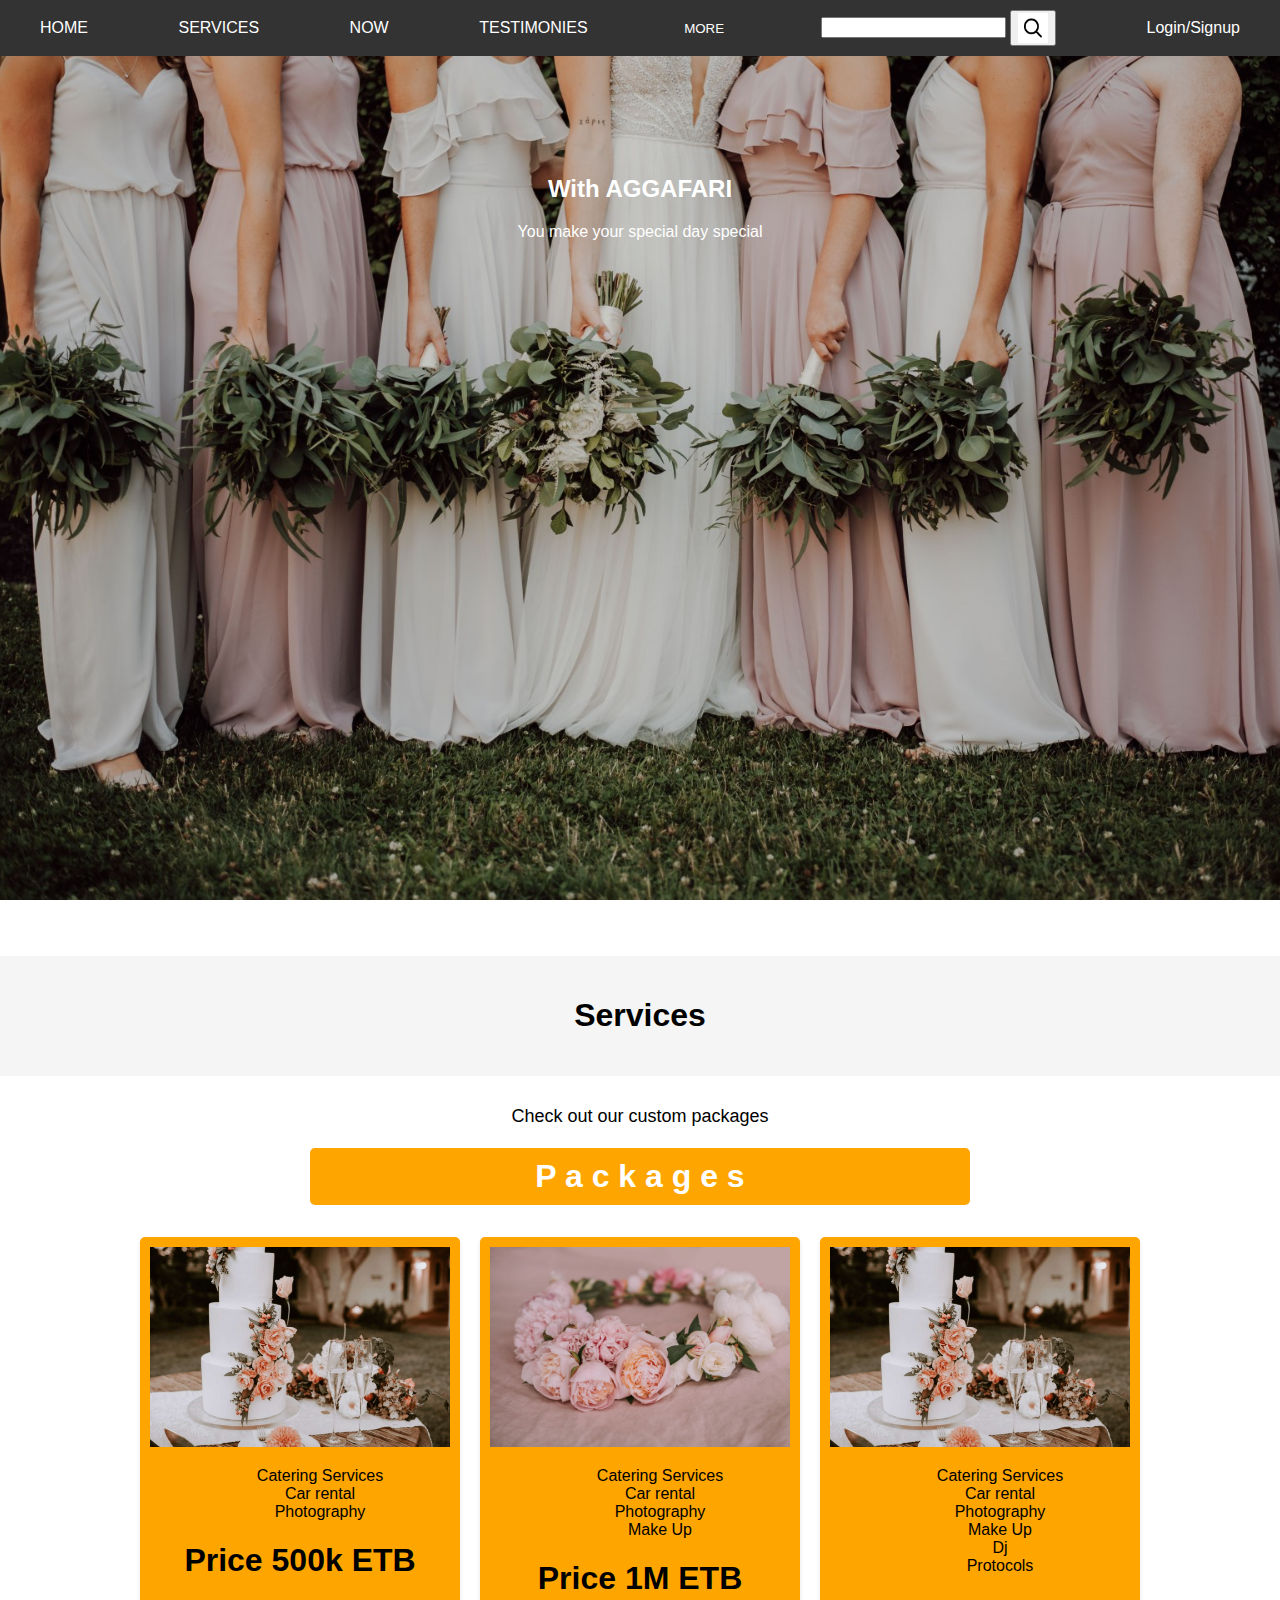
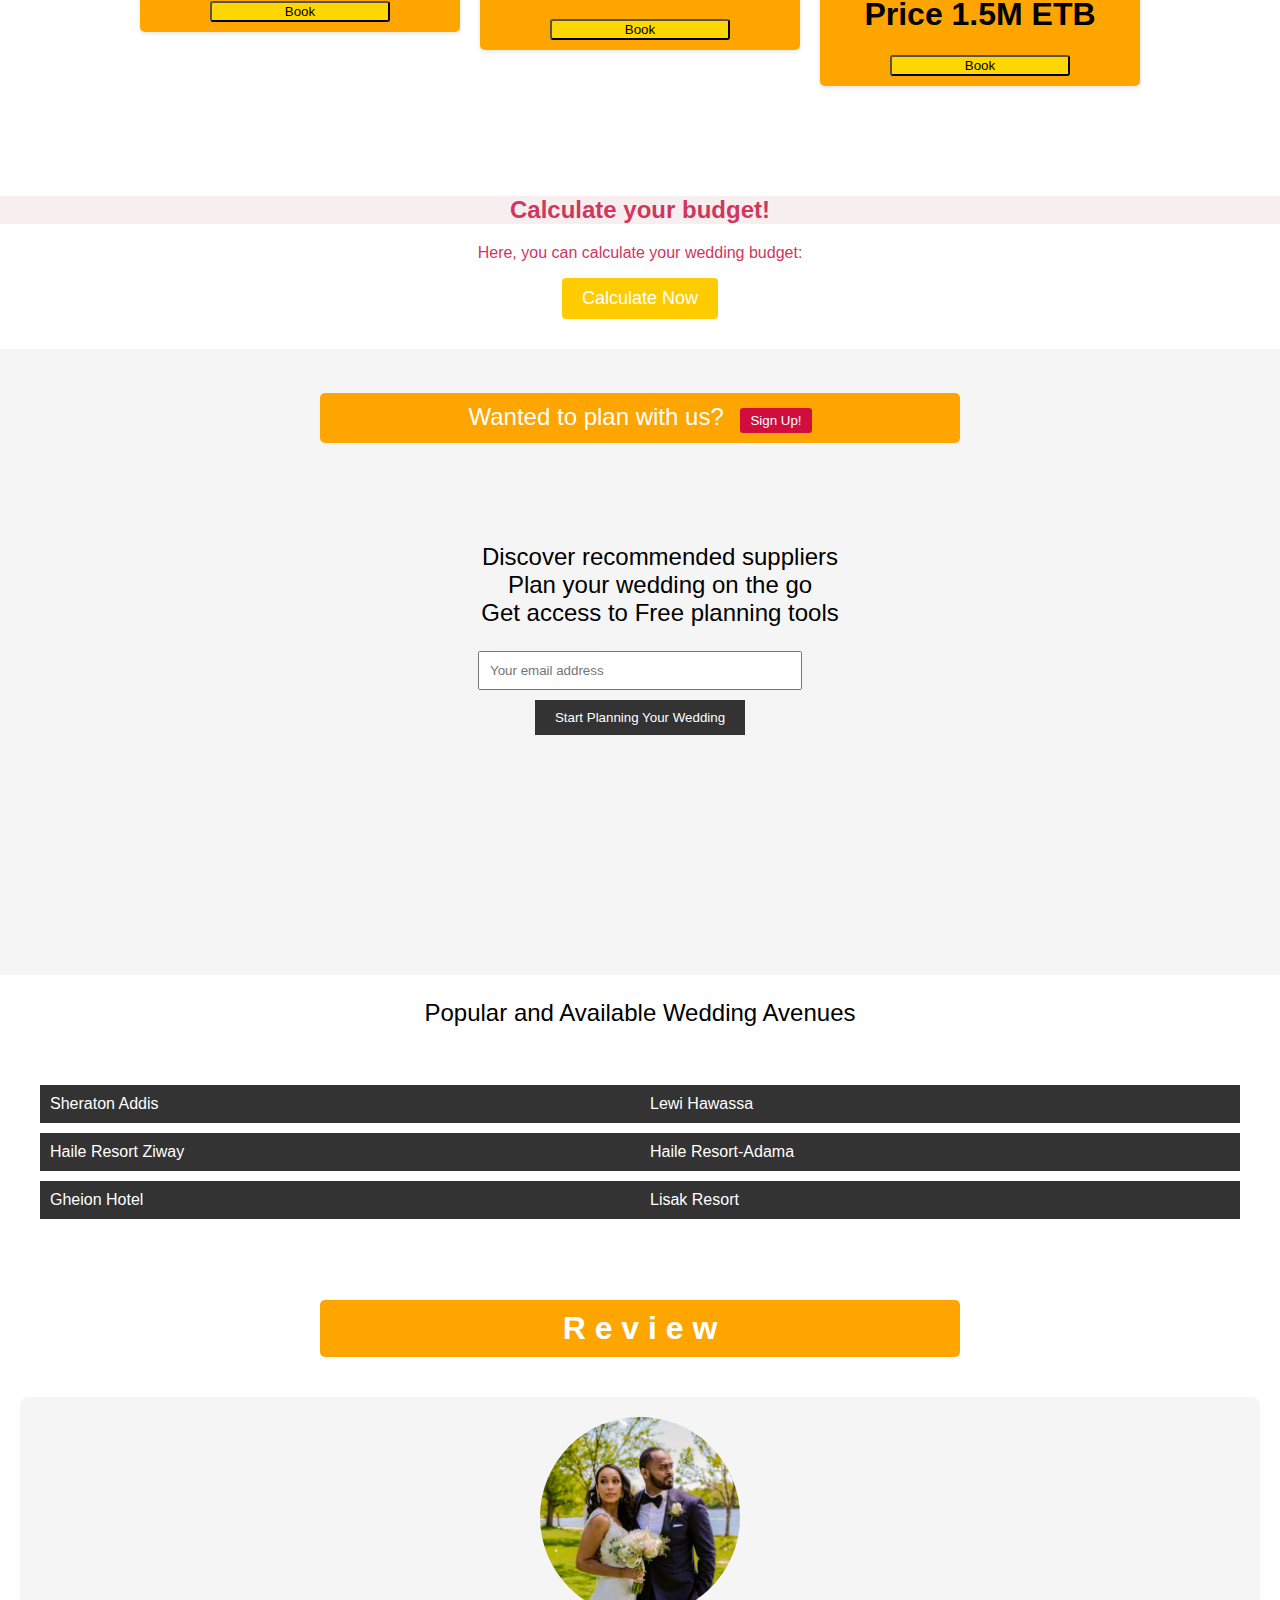
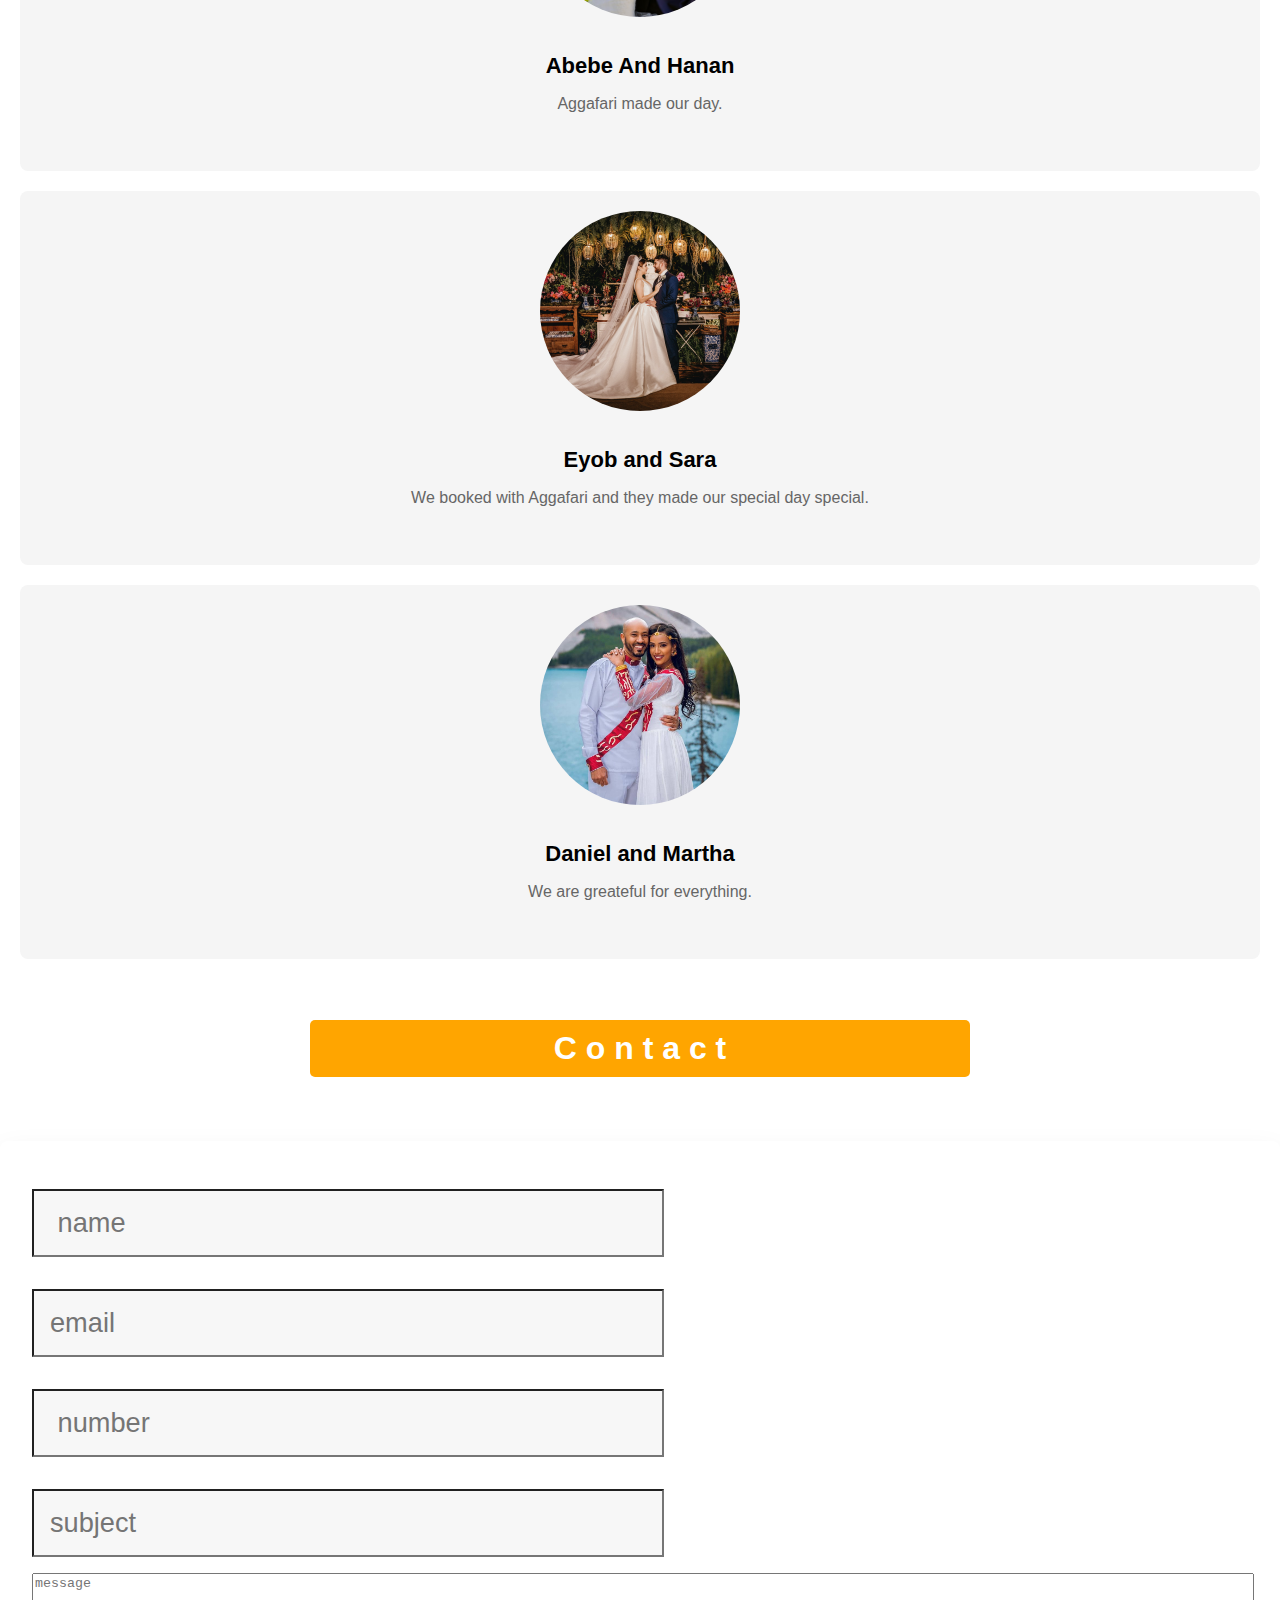
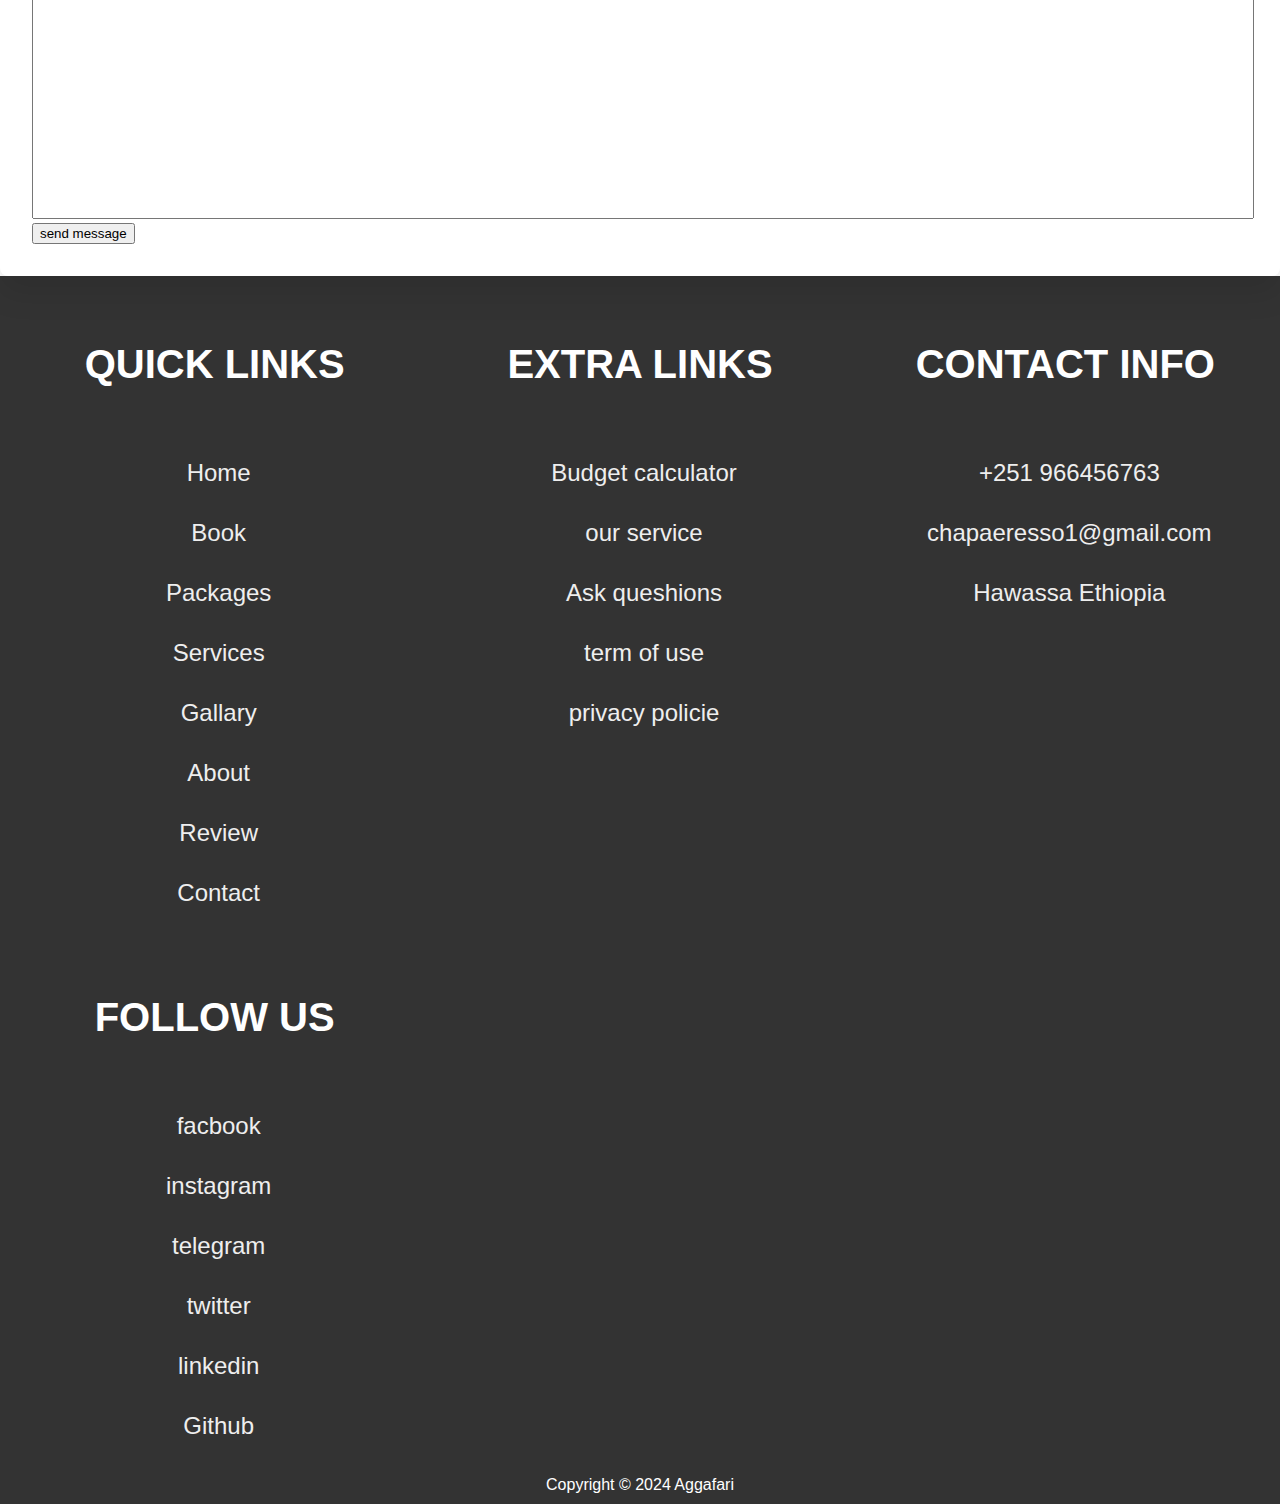
==== commit bd698402: "Update" ====
--- a/index.html
+++ b/index.html
@@ -1,18 +1,326 @@
-<!DOCTYPE html>
-<!-- saved from url=(0068)https://www.canva.com/design/DAGErelaHZk/pIppBoAO-BHMKiwbeNVGJg/edit -->
-<html dir="ltr" lang="en" class="theme light EHoceA"><div id="in-page-channel-node-id" data-channel-name="in_page_channel_C3aic_"></div><head><meta http-equiv="Content-Type" content="text/html; charset=UTF-8"><title>Black Modern Simple Formal Landing Page Wireframe Website UI Prototype - Website</title><link rel="preconnect" href="https://media-private.canva.com/" crossorigin=""><link rel="preconnect" href="https://media-public.canva.com/" crossorigin=""><meta name="app-name" content="editor"><meta name="viewport" content="width=device-width, initial-scale=1, minimum-scale=1, maximum-scale=1, user-scalable=no, viewport-fit=cover"><link href="./index_files/a0684b0780c739e9.vendor.ltr.css" rel="stylesheet" integrity="sha512-JwMCpiHdk95MoUTatfaZJwstzeDnWfvWMJiwnSxZfPmgeCe4yvQDQ+ONMQjIy/Ht72r0TmlE+gvZnYRnpdLdVg==" crossorigin="anonymous"><link href="./index_files/114bd9e002e3ed76.ltr.css" rel="stylesheet" integrity="sha512-mspYRYsNGdQKDnLU0CSAMow2xi2SyREElIUzuraLlvVb36K27A2ncN3UZqp2eoCXPThoa4/STYwRDksT7Adz2w==" crossorigin="anonymous"><link href="https://static.canva.com/web/03c5120cdb04084a.vendor.js" rel="prefetch" integrity="sha512-TulmHc7DXRNz7l0puveFGrxNnSp8DneMY0gYEHJEJKG3oM0L0if4cTjbXifGXhPAnBueEhdvY44MkiCeqxnPwA=="><link href="https://static.canva.com/web/aba251f231c4c863.js" rel="prefetch" integrity="sha512-Xsg2KP63pOIgTRcgcr1i0RjYZ132aymmp+aAvyjaGCCugkxOd1aUjYQE7Ilfke7eMyD+jjyO/7X/8E96v/6fZg=="><link href="./index_files/static_font_4.ltr.css" rel="stylesheet"><link href="./index_files/c364d7dd246acc61.strings.js.download" rel="preload" as="script" crossorigin="anonymous" integrity="sha512-/Y4aceiqtA6Jgcy6HuYy/+rlOZSC6NgDdD9s0t5P5qyC++6RLDdBhDMccJzAMT3qBKDGb2LyfxMWHq4rqCAraQ==" nonce=""><link href="./index_files/074202eb24fc8e99.en.js.download" rel="preload" as="script" crossorigin="anonymous" integrity="sha512-NGERGmY5ATJGlYwOt8qzR+s8R77sUbposGK/GbnMh9qSdFF1LJwmrPqTMExK97hNc4Pid9XKSj6VO1TydJb9kg==" nonce=""><link href="./index_files/eae6a2c10f24c042.runtime.js.download" rel="preload" as="script" crossorigin="anonymous" integrity="sha512-KpgSPA+rOmLhJZX0RK1QEOSkcmx7RnTt4E3zFD2Xzmn6N+0CbBQhIF2fYR9EiKPRjQAPOT+02VskQt5J6OeuGA==" nonce=""><link href="./index_files/d1b3d2e54a048082.vendor.js.download" rel="preload" as="script" crossorigin="anonymous" integrity="sha512-oo+ITR6JZumhzo0Nmn99Q1HQLCRNi14IYYdVeWM6zhgwmcjbBK+HUQfTcOzZHut34y4bO37yGbnicngbk8nJnw==" nonce=""><link href="./index_files/ef607f2d012a4e3e.vendor.js.download" rel="preload" as="script" crossorigin="anonymous" integrity="sha512-+e18l8q6LKwd7+U1n0AYiZdNxN6qBkH8sxV62WehPiA59MfjzmFB+eZXo5BaMWDKEZ9iAuKQ8BX7xptph8B+oQ==" nonce=""><link href="./index_files/d968ece76f698a13.js.download" rel="preload" as="script" crossorigin="anonymous" integrity="sha512-cDUYE66G8DzqBb+Y4rhXOEqtf7eJi08YXgXo5PnwGlqxbPasDb5pBoGuJJLHkivT9/QkrFgi1P7QhzHEk1wH9g==" nonce=""><meta name="referrer" content="strict-origin-when-cross-origin"><meta property="fb:app_id" content="525265914179580"><meta name="slack-app-id" content="A028R8CCLNR"><meta property="og:site_name" content="Canva"><meta property="og:title" content="Black Modern Simple Formal Landing Page Wireframe Website UI Prototype"><meta property="og:image" content="https://static.canva.com/static/images/fb_cover-1.jpg"><meta property="og:type" content="website"><meta name="twitter:card" content="summary_large_image"><meta name="twitter:site" content="@canva"><meta name="twitter:creator" content="@canva"><meta name="twitter:title" content="Black Modern Simple Formal Landing Page Wireframe Website UI Prototype"><meta name="robots" content="noindex, nofollow"><link rel="shortcut icon" href="https://static.canva.com/static/images/favicons/favicon_web_sites.ico"><link rel="icon" href="https://static.canva.com/static/images/android-192x192-2.png" sizes="192x192"><link rel="apple-touch-icon" href="https://static.canva.com/static/images/apple-touch-120x120-1.png"><link rel="apple-touch-icon" href="https://static.canva.com/static/images/apple-touch-152x152-1.png" sizes="152x152"><link rel="apple-touch-icon" href="https://static.canva.com/static/images/apple-touch-167x167-1.png" sizes="167x167"><link rel="apple-touch-icon" href="https://static.canva.com/static/images/apple-touch-180x180-1.png" sizes="180x180"><link rel="stylesheet" type="text/css" href="./index_files/709973e7717e0496.ltr.css"><link rel="stylesheet" type="text/css" href="./index_files/c9f0742268147d3a.ltr.css"><link rel="stylesheet" type="text/css" href="./index_files/c504dbcea12d570d.ltr.css"><link rel="stylesheet" type="text/css" href="./index_files/b7b6fadf54497b84.ltr.css"><link rel="stylesheet" type="text/css" href="./index_files/b7484c62f152c4c7.ltr.css"><style type="text/css"></style><style type="text/css"></style><link rel="stylesheet" type="text/css" href="./index_files/99851e947820a5ab.ltr.css"><link rel="stylesheet" type="text/css" href="./index_files/80541813e8cdc2db.ltr.css"><link rel="stylesheet" type="text/css" href="./index_files/f78d925eed25c026.ltr.css"><link rel="stylesheet" type="text/css" href="./index_files/654a0050fb7078a5.ltr.css"><link rel="stylesheet" type="text/css" href="./index_files/18f7aef20adfbcc3.ltr.css"><link rel="stylesheet" type="text/css" href="./index_files/7a02c72ba050a468.ltr.css"><link rel="stylesheet" type="text/css" href="./index_files/9bca24293ad9d3a0.ltr.css"><script type="text/javascript" async="" src="./index_files/js" nonce=""></script><script id="gtm-plugin-script-tag" src="./index_files/gtm.js.download" async=""></script><link rel="stylesheet" href="./index_files/31ed695fc889d00593852e4078080fe8.css" id="fallback_fb"><link rel="stylesheet" type="text/css" href="./index_files/32aabed2c4e9e8c8.ltr.css"><link rel="stylesheet" type="text/css" href="./index_files/3d285c790caa2554.ltr.css"><link rel="stylesheet" type="text/css" href="./index_files/ce4c46c9bb1e4aff.ltr.css"><link href="./index_files/79b9aaf28c39d2cf.ltr.css+b26bc1c9f2640d51.ltr.css+47d7d33fb49e9c7f.ltr.css+1799c9edd46f9601.ltr.css+f717585dc3487242.ltr.css+be5563061f627dab.ltr.css+5a2d552b8d568ac3.ltr.css+0fb91af7172cec91.ltr.css+01386a962ed83ce5.ltr.c.css" rel="stylesheet"><link href="./index_files/1c6512dc885513cd.ltr.css+c082951676260eba.ltr.css+5049679e42bb59a7.ltr.css+6a4aff77b3f4b750.ltr.css+bdccb47f347f241f.ltr.css+89d78c37cbcfa251.ltr.css+adc4adcaa7df0bcb.ltr.css+12df7c32f5b2170b.ltr.css+d4020d20d1aa30d2.ltr.c.css" rel="stylesheet"><link href="./index_files/5f6cce4915595fe4.ltr.css+e5fdc5cf4222a847.ltr.css+6b54fe57a652d0c7.ltr.css+38e05134c41eab84.ltr.css" rel="stylesheet"><link href="./index_files/73d6af93b7f05a98.ltr.css+832a4309e9aed65c.ltr.css+bac078078a473fd5.ltr.css+62b88dd99877245f.ltr.css+4457304c95f75c72.ltr.css+920cdd644ef03edc.ltr.css+53c480df78507c32.ltr.css+c1302b3d33eaa6db.ltr.css+0ba1a398c8de8f85.ltr.c.css" rel="stylesheet"><script async="" src="./index_files/site-insights.js.download"></script><link href="./index_files/d311024519eb8647.ltr.css+d0d622bad04dcaf0.ltr.css" rel="stylesheet"><link href="./index_files/d613a7db073314d8.ltr.css+59f3857e91840b4a.ltr.css+56827eaa6606fa6b.ltr.css+f3cc3d286f5017c6.ltr.css" rel="stylesheet"><link href="./index_files/0fed06f96c033448.ltr.css+132b3446af63369f.ltr.css+839e54e3825aa608.ltr.css+e7fb383ff6b08220.ltr.css+91e5f180d74e949a.ltr.css+41c51866ab07f05a.ltr.css+81cb89bfcd774d79.ltr.css+3880e3ee59fcfb82.ltr.css+fd0ef25568db47e7.ltr.c.css" rel="stylesheet"><link href="./index_files/2b51f1de479b0a70.ltr.css+05d6c137dcdee39e.ltr.css+9729304bda9a841d.ltr.css+1df0365fddcc40b6.ltr.css+f3de151b9f4c0d2d.ltr.css+b397efdeb349254b.ltr.css+6a7d8cb05866196e.ltr.css+b0217f7c4e628b12.ltr.css+c7a327dab109a3f7.ltr.c.css" rel="stylesheet"><link rel="stylesheet" type="text/css" href="./index_files/d327c2ca9cb2d9ab.ltr.css"><link rel="stylesheet" type="text/css" href="./index_files/bd09005f24475754.ltr.css"><link href="./index_files/8513ad72c2cbfa5d.ltr.css+561cc008fec03c4f.ltr.css+28effc8059b2627c.ltr.css+9d1ed0f684bd1abe.ltr.css+528498c3a4bd046e.ltr.css+d2e193c92e0b521e.ltr.css+080fa1ec5bdc2e8f.ltr.css+9d5e5be4a6c7c9eb.ltr.css+abe471e852cc164c.ltr.c.css" rel="stylesheet"><link href="./index_files/3ce075ebabbb460d.ltr.css+0d3b1332750a797d.ltr.css+b381763871b46e68.ltr.css" rel="stylesheet"><link rel="stylesheet" type="text/css" href="./index_files/93f93f83b7a56e0a.ltr.css"><link href="./index_files/f8527a4a671ed722.ltr.css+431d2c008239274d.ltr.css+893c12a5b192b5c9.ltr.css" rel="stylesheet"><link href="./index_files/d31a265b3d4822d9.ltr.css+5efbbc1788ca2ca1.ltr.css+4f940acd4f9da315.ltr.css" rel="stylesheet"></head><body class="preload-pos-fixed"><div class="TSBL8g NqU4Yg" style="z-index: 5;"><div class="_9HetvA"><div class="theme light"><div class="GddRww Eng2TQ" style="transition: transform 300ms ease-in-out 0s, opacity 300ms ease-in 0s; opacity: 0; top: 49px;"></div></div></div></div><script nonce="">document.documentElement.classList.replace('adaptive', window.matchMedia('(prefers-color-scheme: dark)').matches ? 'dark' : 'light');</script><div id="root"><div class="yIDCqA"><div class="yIDCqA"><div class="SEkd2Q YRVZMA" tabindex="-1"><section class="L6HKTQ"></section><div class="IYiBuQ"><div class="FmtbLQ ObBgBw"><p class="fFOiLQ _2xcaIA _5Ob_nQ fM_HdA"><a class="ovm4pQ qN_0PQ" href="https://www.canva.com/design/DAGErelaHZk/pIppBoAO-BHMKiwbeNVGJg/edit#:r0:0" draggable="false"><span class="N00Reg">Skip navigation</span></a></p></div><div class="FmtbLQ ObBgBw"><p class="fFOiLQ _2xcaIA _5Ob_nQ fM_HdA"><a class="ovm4pQ qN_0PQ" href="https://www.canva.com/design/DAGErelaHZk/pIppBoAO-BHMKiwbeNVGJg/edit#" draggable="false" role="button"><span class="N00Reg">Skip to main content</span></a></p></div><div class="A7Jzyg"></div><div class="NRPtWA"><header class="UwcKFQ"><div class="QnQnDA" tabindex="-1"><nav class="_VrLQw theme dark e9U33w cXZHmw" role="menubar" aria-label="Main" aria-describedby=":r1:0"><div class="_7SSpkQ"></div><div class="_3JT90Q _8drCYA gA0kig g7xr5A"><div class="gA0kig"><div class="uLt0uw"><button class="_1QoxDw Qkd66A tYI0Vw o4TrkA cclg9A YPTJew Qkd66A tYI0Vw lsXp_w cwOZMg zQlusQ uRvRjQ _3AH3gw VOvjeA" type="button" aria-label="Navigation menu" role="menuitem" aria-expanded="false"><span class="TcNIhA"><span aria-hidden="true" class="NA_Img dkWypw"><svg xmlns="http://www.w3.org/2000/svg" width="24" height="24" viewBox="0 0 24 24"><path fill="currentColor" fill-rule="evenodd" d="M5.75 5.25h12.5a.75.75 0 1 1 0 1.5H5.75a.75.75 0 0 1 0-1.5zm0 6h12.5a.75.75 0 1 1 0 1.5H5.75a.75.75 0 1 1 0-1.5zm0 6h12.5a.75.75 0 1 1 0 1.5H5.75a.75.75 0 1 1 0-1.5z"></path></svg></span></span></button></div></div><div class="gA0kig"><div class="WZ8Rkg"><div><button class="_1QoxDw Qkd66A tYI0Vw o4TrkA YPTJew Qkd66A tYI0Vw lsXp_w cwOZMg zQlusQ uRvRjQ VOvjeA" type="button" tabindex="-1" role="menuitem" aria-controls="header_item5" aria-expanded="false" aria-haspopup="menu"><span class="_38oWvQ">File</span></button></div></div></div><div class="o73OvA gA0kig" role="none"></div><div class="gA0kig"><div><div class="uLt0uw"><div><div role="alert" class="_pFsfA"></div><div role="status" class="_pFsfA">Changes will be saved automatically</div><div class="rZN08w fFOiLQ UTmhoA" aria-label="View only"><span aria-hidden="true" class="NA_Img dkWypw"><svg xmlns="http://www.w3.org/2000/svg" width="24" height="24" viewBox="0 0 24 24"><path fill="currentColor" d="M12 18.5c-3.62 0-6.93-1.73-9.94-5.19a2 2 0 0 1 0-2.62C5.06 7.23 8.38 5.5 12 5.5c3.62 0 6.93 1.73 9.94 5.19a2 2 0 0 1 0 2.62c-3 3.46-6.32 5.19-9.94 5.19zm0-1.5c3.15 0 6.07-1.52 8.8-4.67a.5.5 0 0 0 0-.66C18.07 8.52 15.15 7 12 7c-3.15 0-6.07 1.52-8.8 4.67a.5.5 0 0 0 0 .66C5.93 15.48 8.85 17 12 17zm0-1a4 4 0 1 1 0-8 4 4 0 0 1 0 8zm.5-4a1.5 1.5 0 1 0 0-3 1.5 1.5 0 0 0 0 3z"></path></svg></span><span class="F6GE5A">View only</span></div></div></div></div></div></div><div class="_2WzgFw _8drCYA gA0kig"><div class="gA0kig KrwCoQ"><div class="z9J35w roGlRg"><p class="tYI0Vw _5Ob_nQ fM_HdA GHIRjw"><span class="dIH_FQ z2oZFw"><span class="PDOylA">Black Modern Simple Formal Landing Page Wireframe Website UI Prototype</span> <span class="ETpJ9w" ffoilq="">by Chapa Eresso</span></span></p></div></div><div class="gA0kig KrwCoQ"><button class="_1QoxDw Qkd66A tYI0Vw o4TrkA Eph8Hg NT2yCg Qkd66A tYI0Vw lsXp_w cwOZMg zQlusQ uRvRjQ DwkdQQ hFDFSQ VOvjeA" type="button" tabindex="-1" role="menuitem"><span class="TcNIhA"><span aria-hidden="true" class="EaFdMA uRWxVA dkWypw vWQmDQ"><svg xmlns="http://www.w3.org/2000/svg" width="16" height="16" viewBox="0 0 16 16"><path fill="currentColor" d="M7.51 4.87C7.01 6.27 6.45 6.95 5.94 7c-.57.07-1.07-.18-1.54-.8a.54.54 0 0 0-.1-.1 1 1 0 1 0-.8.4l.01.12.82 3.24A1.5 1.5 0 0 0 5.78 11h4.44a1.5 1.5 0 0 0 1.45-1.14l.82-3.24a.54.54 0 0 0 .01-.12 1 1 0 1 0-.8-.4.54.54 0 0 0-.1.09c-.49.62-1 .87-1.54.81-.5-.05-1.04-.74-1.57-2.13a1 1 0 1 0-.98 0zM11 11.75a.5.5 0 1 1 0 1H5a.5.5 0 1 1 0-1h6z"></path></svg></span></span><span class="_38oWvQ">Try Pro for 30 days</span></button></div><div class="gA0kig"><div class="iKZ_zg"><div class="nMx05A fFOiLQ _5m8GFQ" style="--avatarCount: 2;"><div><button class="gY__2Q N81wCg Tz_oBw" aria-label="Chapa Eresso" aria-hidden="false" style="--avatarPosition: 1; z-index: 5;"><span class="_8M3E3w f4qJng fs-hide Ud7ThQ ro9yvw HtmwTg" role="presentation" style="background-image: url(&quot;https://avatar.canva.com/avatars/users/1400204c-5b95-4108-b513-6ad079783213/50.jpg&quot;); border-color: rgb(0, 71, 4); --avatar-size: 40px;"></span></button></div><div class="aU06uQ wqBuxg"><div class="il4JzQ HCz_Ug DMvMLA"><div class="BL57FQ"><span class="a0hZ0g"></span></div><button class="_1QoxDw Qkd66A tYI0Vw o4TrkA cclg9A G97FoQ NT2yCg Qkd66A tYI0Vw HySjhA cwOZMg zQlusQ uRvRjQ pgaA2w" type="button" aria-label="Share" aria-expanded="false"><span class="TcNIhA"><span aria-hidden="true" class="uRWxVA dkWypw"><svg width="16" height="16" viewBox="0 0 16 16" xmlns="http://www.w3.org/2000/svg"><path fill="currentColor" d="M7.25 13.25a.75.75 0 0 0 1.5 0v-4.5h4.5a.75.75 0 0 0 0-1.5h-4.5v-4.5a.75.75 0 0 0-1.5 0v4.5h-4.5a.75.75 0 0 0 0 1.5h4.5v4.5Z"></path></svg></span></span></button></div></div><div class="Jtoi9g" style="--position: 0; z-index: 5;"><div class="ubIRSQ" dir="ltr" aria-hidden="true"><canvas width="64" height="64" style="transform-origin: left top; transform: scale(1, 1);"></canvas></div></div></div></div></div><div class="gA0kig"><div><div class="CCjO7Q"><div class="uLt0uw"><button class="_1QoxDw Qkd66A tYI0Vw o4TrkA cclg9A NT2yCg Qkd66A tYI0Vw lsXp_w cwOZMg zQlusQ uRvRjQ _3AH3gw VOvjeA" type="button" aria-label="Insights" tabindex="-1" role="menuitem"><span class="TcNIhA"><span aria-hidden="true" class="NA_Img dkWypw"><svg xmlns="http://www.w3.org/2000/svg" width="24" height="24" viewBox="0 0 24 24"><path fill="currentColor" fill-rule="evenodd" d="M17.75 18h3.5a.75.75 0 1 1 0 1.5H2.75a.75.75 0 1 1 0-1.5h3.5v-6.25a.75.75 0 1 1 1.5 0V18h3.5V3.75a.75.75 0 1 1 1.5 0V18h3.5V7.75a.75.75 0 1 1 1.5 0V18z"></path></svg></span></span></button></div></div></div></div><div class="gA0kig"><button class="_1QoxDw Qkd66A tYI0Vw o4TrkA Eph8Hg NT2yCg Qkd66A tYI0Vw lsXp_w cwOZMg zQlusQ uRvRjQ VOvjeA" type="button" aria-label="Preview" tabindex="-1" role="menuitem"><span class="TcNIhA"><span aria-hidden="true" class="NA_Img dkWypw"><svg xmlns="http://www.w3.org/2000/svg" width="24" height="24" viewBox="0 0 24 24"><path fill="currentColor" d="M12 18.5c-3.62 0-6.93-1.73-9.94-5.19a2 2 0 0 1 0-2.62C5.06 7.23 8.38 5.5 12 5.5c3.62 0 6.93 1.73 9.94 5.19a2 2 0 0 1 0 2.62c-3 3.46-6.32 5.19-9.94 5.19zm0-1.5c3.15 0 6.07-1.52 8.8-4.67a.5.5 0 0 0 0-.66C18.07 8.52 15.15 7 12 7c-3.15 0-6.07 1.52-8.8 4.67a.5.5 0 0 0 0 .66C5.93 15.48 8.85 17 12 17zm0-1a4 4 0 1 1 0-8 4 4 0 0 1 0 8zm.5-4a1.5 1.5 0 1 0 0-3 1.5 1.5 0 0 0 0 3z"></path></svg></span></span><span class="_38oWvQ">Preview</span></button></div><div class="gA0kig"><button class="_1QoxDw Qkd66A tYI0Vw o4TrkA Eph8Hg NT2yCg Qkd66A tYI0Vw lsXp_w cwOZMg zQlusQ uRvRjQ uyUyGw VOvjeA" type="button" tabindex="-1" role="menuitem"><span class="TcNIhA"><span aria-hidden="true" class="NA_Img dkWypw"><svg xmlns="http://www.w3.org/2000/svg" width="24" height="24" viewBox="0 0 24 24"><path fill="currentColor" d="M20.5 7h-17v10.71c0 .48.27.79.5.79h16c.23 0 .5-.31.5-.79V7zM4 4h16c1.1 0 2 1.02 2 2.29V17.7c0 1.27-.9 2.29-2 2.29H4c-1.1 0-2-1.02-2-2.29V6.3C2 5.02 2.9 4 4 4zm8.5 10.86a3.5 3.5 0 0 0-1-6.86h-3a3.5 3.5 0 0 0-.5 6.96v-1.39a2.14 2.14 0 0 1 .54-4.21h2.92a2.14 2.14 0 0 1 1.04 4.01v1.49zM16 10a3.5 3.5 0 0 1-.5 6.96h-3a3.5 3.5 0 0 1-1-6.85v1.45a2.16 2.16 0 0 0 1.03 4.06h2.94a2.16 2.16 0 0 0 .53-4.25V10z"></path></svg></span></span><span class="_38oWvQ">Publish Website</span></button></div><div class="gA0kig"><div><div class="uLt0uw"><button class="_1QoxDw Qkd66A tYI0Vw o4TrkA Eph8Hg EQcUPw lsXp_w cwOZMg zQlusQ uRvRjQ VOvjeA" type="button" aria-label="Share" role="menuitem" aria-describedby=":r2t:"><span class="TcNIhA"><span aria-hidden="true" class="NA_Img dkWypw"><svg width="24" height="24" viewBox="0 0 24 24" xmlns="http://www.w3.org/2000/svg"><path d="M4.5 11.75V19a.5.5 0 0 0 .5.5h14a.5.5 0 0 0 .5-.5v-7.25a.75.75 0 1 1 1.5 0V19a2 2 0 0 1-2 2H5a2 2 0 0 1-2-2v-7.25a.75.75 0 1 1 1.5 0Zm8.323-6.19v9.69a.75.75 0 0 1-1.5 0l-.001-9.69-3.037 3.215a.751.751 0 0 1-1.062-1.06l4.318-4.495a.751.751 0 0 1 1.062 0l4.18 4.495a.749.749 0 1 1-1.06 1.06l-2.9-3.216Z" fill="currentColor" fill-rule="nonzero"></path></svg></span></span><span class="_38oWvQ">Share</span></button></div></div></div></div></nav></div></header><div class="TeK5GQ"><div class="hBVkeg RNFNIA Ekl2FA _9Mb__A x_5b0w _2vR8_A iBrz7Q" aria-live="polite" style="--IDRMrA: 16px;"><div class="fFOiLQ _5Ob_nQ CCfw7w"><div class="JyB_vw" style="--75cQpg: 8px; --lTA5VA: baseline;"><div class="yYw_FA"><div class="kdI_FQ"><div class="HxTk_g"><span aria-hidden="true" class="kC61_A NA_Img dkWypw"><svg xmlns="http://www.w3.org/2000/svg" width="24" height="24" viewBox="0 0 24 24"><path fill="currentColor" d="m13.8 4.15 6.86 13.97a2 2 0 0 1-1.8 2.88H5.14a2 2 0 0 1-1.8-2.88L10.2 4.15a2 2 0 0 1 3.6 0zm-1.35.66a.5.5 0 0 0-.9 0L4.7 18.78a.5.5 0 0 0 .45.72h13.72a.5.5 0 0 0 .45-.72L12.45 4.81zM12 18.25a1.25 1.25 0 1 1 0-2.5 1.25 1.25 0 0 1 0 2.5zM12 9a1 1 0 0 1 1 1v3.5a1 1 0 0 1-2 0V10a1 1 0 0 1 1-1z"></path></svg></span><p class="fFOiLQ _2xcaIA _5Ob_nQ fM_HdA">If you continue editing this design, you’ll need to publish it again to update your website.</p></div><button class="_1QoxDw Qkd66A tYI0Vw o4TrkA NT2yCg Qkd66A tYI0Vw lsXp_w cwOZMg zQlusQ uRvRjQ qUCIJQ" type="button"><span class="_38oWvQ">Edit design</span></button></div></div></div></div></div></div><div class="GvmGew" id=":r0:0" tabindex="-1"><div class="pb6miQ"><div class="_3nqnhw"><div class="_3llDEg" style="--canvas-padding-block-start: 0px; --canvas-padding-inline-end: 0px; --canvas-padding-block-end: 0px; --canvas-padding-inline-start: 0px;"><main class="NlDPOw" aria-labelledby=":r4:0"><div class="vWU3Dw"><div class="NmadZQ"><div class="h0_i9w _682gpw" tabindex="-1" role="none" style="touch-action: pan-x pan-y;"><div class="T6XjCg"><div class="HTh_Cg"></div><div class="QnQnDA" tabindex="-1"><div class="QDUG_w" tabindex="0"></div></div><div class="QnQnDA" tabindex="-1"><div class="QnQnDA" tabindex="-1"><div class="QnQnDA" tabindex="-1"><div class="Mdwk1w" tabindex="-1"><input class="k0AXBA" tabindex="-1" role="application" inputmode="none" aria-label="Canvas" aria-describedby=":rd:" data-hidden-input="true"></div></div></div></div><div class="WVSfHg"><div class="jbNdZA" style="padding: 0px;"><div class="mkQHSA" style="padding: 24px 56px;"><div class="AiJqmA"><div class="LlCHmw kMDoBQ yrZMag"><div class="wjS_DQ"><div class="ZB5mbQ" style="width: 1145.45px;"><div class="YCeq2g vs4T1g"><div class="wH2srQ"><div class="uLt0uw"><button class="_1QoxDw Qkd66A tYI0Vw o4TrkA cclg9A YPTJew Qkd66A tYI0Vw HySjhA ZivLog cwOZMg zQlusQ uRvRjQ pgaA2w Rt_LCA" type="button" aria-label="Move up" aria-disabled="true"><span class="TcNIhA"><span class="IGV3oA" aria-hidden="true"><svg width="20" height="20" viewBox="0 0 20 20" fill="none" xmlns="http://www.w3.org/2000/svg"><path fill-rule="evenodd" clip-rule="evenodd" d="M10.265 8.4a.375.375 0 0 0-.53 0l-4.793 4.792a.625.625 0 1 1-.884-.884l4.793-4.793a1.625 1.625 0 0 1 2.298 0l4.793 4.793a.625.625 0 1 1-.884.884l-4.793-4.793Z" fill="currentColor"></path></svg></span></span></button></div></div><div class="wH2srQ"><div class="uLt0uw"><button class="_1QoxDw Qkd66A tYI0Vw o4TrkA cclg9A YPTJew Qkd66A tYI0Vw HySjhA ZivLog cwOZMg zQlusQ uRvRjQ pgaA2w Rt_LCA" type="button" aria-label="Move down" aria-disabled="true"><span class="TcNIhA"><span class="IGV3oA" aria-hidden="true"><svg width="20" height="20" viewBox="0 0 20 20" fill="none" xmlns="http://www.w3.org/2000/svg"><path fill-rule="evenodd" clip-rule="evenodd" d="M10.265 11.101a.375.375 0 0 1-.53 0L4.942 6.308a.625.625 0 1 0-.884.884l4.793 4.793a1.625 1.625 0 0 0 2.298 0l4.793-4.793a.625.625 0 1 0-.884-.884l-4.793 4.793Z" fill="currentColor"></path></svg></span></span></button></div></div><div class="wH2srQ"><div class="uLt0uw"><button class="_1QoxDw Qkd66A tYI0Vw o4TrkA cclg9A YPTJew Qkd66A tYI0Vw HySjhA ZivLog cwOZMg zQlusQ uRvRjQ pgaA2w Rt_LCA" type="button" aria-label="Hide page" aria-disabled="true"><span class="TcNIhA"><span class="IGV3oA" aria-hidden="true"><svg width="20" height="20" fill="none" xmlns="http://www.w3.org/2000/svg"><path fill-rule="evenodd" clip-rule="evenodd" d="M8.976 13.582 12.31 2.75a.625.625 0 1 0-1.195-.368l-.68 2.212a9.364 9.364 0 0 0-.435-.01c-3.015 0-5.775 1.441-8.28 4.324a1.667 1.667 0 0 0 0 2.186c1.717 1.976 3.554 3.275 5.512 3.896l-.525 1.705a.625.625 0 1 0 1.195.368l.547-1.776h.002a.628.628 0 0 1 .014-.053l.355-1.154.134-.436a.636.636 0 0 0 .022-.06zm-1.376.212c-1.727-.55-3.367-1.714-4.937-3.52a.417.417 0 0 1 0-.547C4.944 7.102 7.373 5.833 10 5.833h.05a.617.617 0 0 0-.01.028l-.25.812a3.334 3.334 0 0 0-1.833 5.96L7.6 13.795zm2.118 1.618c.094.003.188.005.282.005 3.015 0 5.775-1.441 8.28-4.324a1.666 1.666 0 0 0 0-2.186c-1.677-1.93-3.469-3.214-5.375-3.852l-.368 1.196c1.676.567 3.271 1.717 4.8 3.476a.417.417 0 0 1 0 .546c-2.252 2.592-4.648 3.86-7.236 3.893l-.383 1.246zm.646-2.098a3.334 3.334 0 0 0 1.8-5.85l-1.8 5.85z" fill="currentColor"></path></svg></span></span></button></div></div><div class="wH2srQ"><div class="uLt0uw"><button class="_1QoxDw Qkd66A tYI0Vw o4TrkA cclg9A YPTJew Qkd66A tYI0Vw HySjhA cwOZMg zQlusQ uRvRjQ pgaA2w Rt_LCA" type="button" aria-label="Add notes"><span class="TcNIhA"><span class="IGV3oA" aria-hidden="true"><svg width="20" height="20" viewBox="0 0 24 24" fill="none" xmlns="http://www.w3.org/2000/svg"><path d="M4.75 5.25a.75.75 0 0 0 0 1.5h11.5a.75.75 0 0 0 0-1.5H4.75ZM4.75 9.25a.75.75 0 0 0 0 1.5h7.5a.75.75 0 0 0 0-1.5h-7.5ZM4 14a.75.75 0 0 1 .75-.75h3.5a.75.75 0 0 1 0 1.5h-3.5A.75.75 0 0 1 4 14ZM4.75 17.25a.75.75 0 0 0 0 1.5h1.5a.75.75 0 0 0 0-1.5h-1.5Z" fill="currentColor"></path><path fill-rule="evenodd" clip-rule="evenodd" d="M21.192 8.308a2.04 2.04 0 0 0-2.884 0l-6.9 6.9a4.625 4.625 0 0 0-1.046 1.61l-.945 2.458a.625.625 0 0 0 .807.807l2.458-.945a4.625 4.625 0 0 0 1.61-1.046l6.9-6.9a2.04 2.04 0 0 0 0-2.884Zm-2 .884a.79.79 0 1 1 1.116 1.116l-.558.558-1.116-1.116.558-.558Zm-1.442 1.442L13.384 15l1.116 1.116 4.366-4.366-1.116-1.116Zm-5.458 5.458.208-.208L13.616 17l-.208.208a3.375 3.375 0 0 1-1.175.763l-.761.293-.236-.235.293-.762c.17-.441.43-.841.763-1.175Z" fill="currentColor"></path></svg></span></span></button></div></div><div class="wH2srQ"><div class="uLt0uw"><button class="_1QoxDw Qkd66A tYI0Vw o4TrkA cclg9A YPTJew Qkd66A tYI0Vw HySjhA cwOZMg zQlusQ uRvRjQ pgaA2w Rt_LCA" type="button" aria-label="Unlock page"><span class="TcNIhA"><span class="IGV3oA" aria-hidden="true"><svg width="20" height="20" viewBox="0 0 20 20" fill="none" xmlns="http://www.w3.org/2000/svg"><path d="M14.996 7.633H5.039m9.957 0c.574 0 1.039.465 1.039 1.04m-1.04-1.04c.572 0 1.04.468 1.04 1.04M5.039 7.632A1.04 1.04 0 0 0 4 8.673m1.04-1.04c-.572 0-1.04.468-1.04 1.04m12.035 0v7.466m0 0a1.04 1.04 0 0 1-1.04 1.039m1.04-1.04c0 .572-.468 1.04-1.04 1.04m0 0H5.04m0 0A1.04 1.04 0 0 1 4 16.138m1.04 1.04c-.572 0-1.04-.468-1.04-1.04m0 0V8.673" stroke="currentColor" stroke-width="1.25" stroke-linecap="round" stroke-linejoin="round"></path><path fill-rule="evenodd" clip-rule="evenodd" d="M10.018 2.028a4.983 4.983 0 0 0-4.983 4.983v1.22h1.25V7.01a3.736 3.736 0 0 1 3.732-3.733 3.736 3.736 0 0 1 3.733 3.733v1.22H15V7.01a4.983 4.983 0 0 0-4.982-4.983Z" fill="currentColor"></path><path stroke="currentColor" stroke-width="1.25" stroke-linecap="round" stroke-linejoin="round" d="M10.02 11.553v3.074"></path><path d="M10.017 12.38c.815 0 1.476-.69 1.476-1.541 0-.852-.66-1.542-1.476-1.542-.814 0-1.475.69-1.475 1.542 0 .851.66 1.541 1.475 1.541Z" fill="currentColor"></path></svg></span></span></button></div></div><div class="wH2srQ"><div class="uLt0uw"><button class="_1QoxDw Qkd66A tYI0Vw o4TrkA cclg9A YPTJew Qkd66A tYI0Vw HySjhA ZivLog cwOZMg zQlusQ uRvRjQ pgaA2w Rt_LCA" type="button" aria-label="Duplicate page" aria-disabled="true"><span class="TcNIhA"><span class="IGV3oA" aria-hidden="true"><svg width="20" height="20" viewBox="0 0 20 20" fill="none" xmlns="http://www.w3.org/2000/svg"><path fill-rule="evenodd" clip-rule="evenodd" d="M4.167 2.5h6.666c.92 0 1.667.746 1.667 1.667v.416h-1.25v-.416a.417.417 0 0 0-.417-.417H4.167a.417.417 0 0 0-.417.417V12.5c0 .23.187.417.417.417H6.25v1.25H4.167c-.92 0-1.667-.746-1.667-1.667V4.167c0-.92.746-1.667 1.667-1.667Zm5 4.583a.417.417 0 0 0-.417.417v8.333c0 .23.187.417.417.417h6.666c.23 0 .417-.186.417-.417V7.5a.417.417 0 0 0-.417-.417H9.167Zm6.666-1.25H9.167c-.92 0-1.667.747-1.667 1.667v8.333c0 .92.746 1.667 1.667 1.667h6.666c.92 0 1.667-.746 1.667-1.667V7.5c0-.92-.746-1.667-1.667-1.667Z" fill="currentColor"></path><path d="M12.5 9.167a.625.625 0 0 0-.625.625v1.25h-1.25a.625.625 0 1 0 0 1.25h1.25v1.25a.625.625 0 0 0 1.25 0v-1.25h1.25a.625.625 0 0 0 0-1.25h-1.25v-1.25a.625.625 0 0 0-.625-.625Z" fill="currentColor"></path></svg></span></span></button></div></div><div class="wH2srQ"><div class="uLt0uw"><button class="_1QoxDw Qkd66A tYI0Vw o4TrkA cclg9A YPTJew Qkd66A tYI0Vw HySjhA ZivLog cwOZMg zQlusQ uRvRjQ pgaA2w Rt_LCA" type="button" aria-label="Delete page" aria-disabled="true"><span class="TcNIhA"><span class="IGV3oA" aria-hidden="true"><svg width="20" height="20" viewBox="0 0 20 20" fill="none" xmlns="http://www.w3.org/2000/svg"><path fill-rule="evenodd" clip-rule="evenodd" d="M9 3.25h2c.69 0 1.25.56 1.25 1.25V5h-4.5v-.5c0-.69.56-1.25 1.25-1.25ZM6.5 5v-.5A2.5 2.5 0 0 1 9 2h2a2.5 2.5 0 0 1 2.5 2.5V5h3.375a.625.625 0 1 1 0 1.25H16V15a3 3 0 0 1-3 3H7a3 3 0 0 1-3-3V6.25h-.875a.625.625 0 1 1 0-1.25H6.5Zm7 1.25H5.25V15c0 .966.784 1.75 1.75 1.75h6A1.75 1.75 0 0 0 14.75 15V6.25H13.5ZM8.125 8h-.25v6h1.25V8h-1Zm2.75 1V8h1.25v6h-1.25V9Z" fill="currentColor"></path></svg></span></span></button></div></div><div class="wH2srQ"><div class="uLt0uw"><button class="_1QoxDw Qkd66A tYI0Vw o4TrkA cclg9A YPTJew Qkd66A tYI0Vw HySjhA ZivLog cwOZMg zQlusQ uRvRjQ pgaA2w Rt_LCA" type="button" aria-label="Add page" aria-disabled="true"><span class="TcNIhA"><span class="IGV3oA" aria-hidden="true"><svg width="20" height="20" viewBox="0 0 20 20" fill="none" xmlns="http://www.w3.org/2000/svg"><path d="M11.875 10.208a.625.625 0 1 0 1.25 0v-3.75h3.75a.625.625 0 1 0 0-1.25h-3.75v-3.75a.625.625 0 1 0-1.25 0v3.75h-3.75a.625.625 0 0 0 0 1.25h3.75v3.75Z" fill="currentColor"></path><path d="M6.015 3.333H5c-.92 0-1.667.746-1.667 1.667v10c0 .92.746 1.666 1.667 1.666h8.333c.92 0 1.667-.746 1.667-1.666v-2.151h-1.25v2.15c0 .23-.187.417-.417.417H5A.417.417 0 0 1 4.583 15V5c0-.23.187-.417.417-.417h1.015v-1.25Z" fill="currentColor"></path></svg></span></span></button></div></div></div></div><div class="CAi1bQ"><div class="caBU6Q"><div class="DPPJ_A" data-page-id="0" style="width: 1145.45px; height: 644px; margin: 0px;"><div class="_14BoqA" style="width: 1366px; height: 768px; transform: scale(0.838542);"><div class="pTC3Qw" lang="en" style="width: 1366px; height: 768px;"><div class="sx_H3w"><div class="a26Xuw"><div class="fbzKiw" style="background: rgb(23, 20, 20);"></div></div></div><div style="position: absolute; top: 76.8px; left: 76.8px; width: 1212.4px; height: 614.4px;"></div><div class="DF_utQ _0xkaeQ" style="width: 1228.8px; height: 662.9px; transform: translate(68.6px, 76.8px);"><div style="position: absolute; top: 0px; left: 0px; transform-origin: 0px 0px; height: 662.9px; width: 1228.8px; transform: scale(1);"><div class="hWv4NA" style="width: 1228.8px; height: 662.9px; margin-left: 0px; margin-top: 0px;"><svg class="_7KaXww"><defs><clippath id="__id142"><path d="M0,0L474.54026725261446,0L474.54026725261446,256L0,256Z"></path></clippath></defs></svg><div class="bFnJ2A _682gpw" style="clip-path: url(&quot;#__id142&quot;); transform: scale(2.58945, 2.58945); transform-origin: 0px 0px; width: 474.54px; height: 256px; touch-action: pan-x pan-y pinch-zoom;"><div class="_4c2rDg GxUsfw" style="transform-origin: 237.27px 128px;"><div class="qhHTGg" style="width: 594.149px; height: 396.099px; transform: translate(0px, -62.9727px) translate(297.075px, 198.05px) rotate(0deg) translate(-297.075px, -198.05px); transform-origin: 0px 0px; opacity: 1;"><img class="_7_i_XA" crossorigin="anonymous" src="./index_files/s3.jpg" draggable="false" alt="Romantic Girl in White Shoes Sitting on Chair and Laughing in St"></div></div></div></div><div class="Pr6LEA"></div></div></div><div class="DF_utQ _0xkaeQ" style="width: 59.7266px; height: 4.8px; transform: translate(761.497px, 82.5399px);"><div style="position: absolute; top: 0px; left: 0px; transform-origin: 0px 0px; height: 4.8px; width: 59.7266px; transform: scale(1);"><div class="hWv4NA" style="width: 59.7266px; height: 4.8px; margin-left: 0px; margin-top: 0px;"><svg class="_7KaXww"><defs><clippath id="__id143"><path d="M127.99999990404656,0L3057.4205294421017,0C3091.3682392359287,0 3123.925541283788,13.485675485516808 3147.9301967086317,37.49033263751676C3171.9348538606314,61.49498806236004 3185.4205293461487,94.05229011021942 3185.4205293461487,127.99999990404656C3185.4205293461487,161.94771142503038 3171.9348538606314,194.50501174573313 3147.9301967086317,218.5096671705764C3123.925541283788,242.51432432257633 3091.3682392359287,255.99999980809312 3057.4205294421017,255.99999980809312L127.99999990404656,255.99999980809312C94.05229011021942,255.99999980809312 61.49498806236004,242.51432432257633 37.49033263751676,218.5096671705764C13.485675485516808,194.50501174573313 0,161.94771142503038 0,127.99999990404656C0,94.05229011021942 13.485675485516808,61.49498806236004 37.49033263751676,37.49033263751676C61.49498806236004,13.485675485516808 94.05229011021942,0 127.99999990404656,0Z"></path></clippath></defs></svg><div class="bFnJ2A _682gpw" style="clip-path: url(&quot;#__id143&quot;); width: 3185.42px; height: 256px; transform: scale(0.01875, 0.01875); transform-origin: 0px 0px; touch-action: pan-x pan-y pinch-zoom;"></div></div><svg class="qY_pAA" viewBox="0 0 18.443147629999913 1.4822048611111143" style="overflow: hidden; width: 59.7266px; height: 4.8px;"><defs><clippath id="__id145"><path d="M0.74110243,0L17.7020452,0C17.89859778,0 18.08710009,0.07808021 18.22608375,0.21706388000000001C18.36506742,0.35604754 18.443147630000002,0.54454985 18.443147630000002,0.74110243L18.443147630000002,0.74110243C18.443147630000002,0.93765502 18.36506742,1.1261573200000001 18.22608375,1.26514098C18.08710009,1.40412465 17.89859778,1.48220486 17.7020452,1.48220486L0.74110243,1.48220486C0.54454985,1.48220486 0.35604754,1.40412465 0.21706388000000001,1.26514098C0.07808021,1.1261573200000001 0,0.93765502 0,0.74110243L0,0.74110243C0,0.54454985 0.07808021,0.35604754 0.21706388000000001,0.21706388000000001C0.35604754,0.07808021 0.54454985,0 0.74110243,0Z"></path></clippath></defs><path d="M0.74110243,0L17.7020452,0C17.89859778,0 18.08710009,0.07808021 18.22608375,0.21706388000000001C18.36506742,0.35604754 18.443147630000002,0.54454985 18.443147630000002,0.74110243L18.443147630000002,0.74110243C18.443147630000002,0.93765502 18.36506742,1.1261573200000001 18.22608375,1.26514098C18.08710009,1.40412465 17.89859778,1.48220486 17.7020452,1.48220486L0.74110243,1.48220486C0.54454985,1.48220486 0.35604754,1.40412465 0.21706388000000001,1.26514098C0.07808021,1.1261573200000001 0,0.93765502 0,0.74110243L0,0.74110243C0,0.54454985 0.07808021,0.35604754 0.21706388000000001,0.21706388000000001C0.35604754,0.07808021 0.54454985,0 0.74110243,0Z" stroke="#e1ff30" stroke-width="48" stroke-linecap="butt" clip-path="url(#__id145)" fill="none" vector-effect="non-scaling-stroke"></path></svg></div></div><div class="DF_utQ _0xkaeQ" style="width: 165.474px; height: 41.5992px; transform: translate(130.185px, 630.511px);"><div style="position: absolute; top: 0px; left: 0px; transform-origin: 0px 0px; height: 41.5992px; width: 165.474px; transform: scale(1);"><div class="hWv4NA" style="width: 165.474px; height: 41.5992px; margin-left: 0px; margin-top: 0px;"><svg class="_7KaXww"><defs><clippath id="__id146"><path d="M890.3219584374688,0C961.0144064158103,0 1018.3219584374688,57.30755202165845 1018.3219584374688,128C1018.3219584374688,198.69244797834153 961.0144064158103,256 890.3219584374688,256L128,256C57.30755202165845,256 0,198.6924479783416 0,128C0,57.30755202165848 57.307552021658424,0 128,0Z"></path></clippath></defs></svg><div class="bFnJ2A _682gpw" style="clip-path: url(&quot;#__id146&quot;); background: rgb(0, 0, 0); width: 1018.32px; height: 256px; transform: scale(0.162497, 0.162497); transform-origin: 0px 0px; touch-action: pan-x pan-y pinch-zoom;"></div></div></div></div><div class="DF_utQ _0xkaeQ" style="width: 1228.8px; height: 691.2px; transform: translate(68.6px, 76.8px);"><div class="Zp7NQw"><div class="a26Xuw"><div class="PcHy7w"><div class="uk_25A Ty61NA"><div class="Izwocg" style="width: 1232.19px; height: 822.019px; transform: translate(0px, -89.5479px) rotate(0deg);"><img class="_7_i_XA" crossorigin="anonymous" src="./index_files/czM6Ly9tZWRpYS1wcml2YXRlLmNhbnZhLmNvbS9KZTJCRS9NQUdFcmFKZTJCRS8xL3AuanBn" draggable="false"></div></div></div></div></div></div><div><div class="DF_utQ _0xkaeQ" style="width: 445.624px; height: 23.744px; transform: translate(761.497px, 40.5559px);"><div class="aF9o6Q _0yZ6Qg" style="writing-mode: horizontal-tb; width: 464.192px; height: 24.7333px; transform: scale(0.96, 0.96); transform-origin: 0px 0px;"><div lang="en" class="AdBbhQ hGbcYA _7rUwsA" style="transform: translate(0px, -2.13333px);"><p class="cgHgbA WvQL9w Xp24Nw PanoWQ" style="font-family: &quot;YAFdJjbTu24 1&quot;, _fb_, auto; font-size: 21.3333px; color: rgb(255, 255, 255); line-height: 29px; letter-spacing: 0em; --paraSpacing: 0; text-transform: none; --headIndent: 0; --numericListMarker: none; list-style-type: none;"><span class="OYPEnA" style="font-weight: 400; font-style: normal; color: rgb(255, 255, 255); text-decoration: none;">Home</span><span class="OYPEnA L7Ipcg" style="font-weight: 400; font-style: normal; color: rgb(255, 255, 255); text-decoration: none;">     </span><span class="OYPEnA" style="font-weight: 400; font-style: normal; color: rgb(255, 255, 255); text-decoration: none;">About us</span><span class="OYPEnA L7Ipcg" style="font-weight: 400; font-style: normal; color: rgb(255, 255, 255); text-decoration: none;">    </span><span class="OYPEnA" style="font-weight: 400; font-style: normal; color: rgb(255, 255, 255); text-decoration: none;">Testimonies</span><span class="OYPEnA L7Ipcg" style="font-weight: 400; font-style: normal; color: rgb(255, 255, 255); text-decoration: none;">     </span><span class="OYPEnA" style="font-weight: 400; font-style: normal; color: rgb(255, 255, 255); text-decoration: none;">Contact</span></p></div></div></div></div><div><div class="DF_utQ _0xkaeQ" style="width: 531.481px; height: 268.256px; transform: translate(119.598px, 239.462px);"><div class="aF9o6Q _0yZ6Qg" style="writing-mode: horizontal-tb; width: 553.626px; height: 279.434px; transform: scale(0.96, 0.96); transform-origin: 0px 0px;"><div lang="en" class="AdBbhQ hGbcYA _7rUwsA" style="transform: translate(0px, 12.7169px);"><p class="cgHgbA nxe3IQ Xp24Nw PanoWQ" style="font-family: &quot;YACgEcYqQ-A 0&quot;, _fb_, auto; font-size: 127.169px; color: rgb(255, 255, 255); line-height: 127px; letter-spacing: 0em; --paraSpacing: 0; text-transform: uppercase; --headIndent: 0; --numericListMarker: none; list-style-type: none;"><span class="OYPEnA" style="font-weight: 400; font-style: normal; color: rgb(255, 255, 255); text-decoration: none;">Aggafari</span></p><p class="cgHgbA nxe3IQ Xp24Nw" style="font-family: &quot;YACgEcYqQ-A 0&quot;, _fb_, auto; font-size: 127.169px; color: rgb(225, 255, 48); line-height: 127px; letter-spacing: 0em; --paraSpacing: 0; text-transform: uppercase; --headIndent: 0; --numericListMarker: none; list-style-type: none;"><span class="OYPEnA" style="font-weight: 400; font-style: normal; color: rgb(225, 255, 48); text-decoration: none;">Wedding</span></p></div></div></div></div><div><div class="DF_utQ _0xkaeQ" style="width: 548.487px; height: 19.4687px; transform: translate(88.9889px, 516.781px);"><div class="aF9o6Q _0yZ6Qg" style="writing-mode: horizontal-tb; width: 527.394px; height: 18.72px; transform: scale(1.04, 1.04); transform-origin: 0px 0px;"><div lang="en" class="AdBbhQ hGbcYA _7rUwsA" style="transform: translate(0px, -2.64px);"><p class="cgHgbA nxe3IQ Xp24Nw PanoWQ" style="font-family: &quot;YAFdJjbTu24 1&quot;, _fb_, auto; font-size: 16px; color: rgb(255, 255, 255); line-height: 24px; letter-spacing: 0em; --paraSpacing: 0; text-transform: none; --headIndent: 0; --numericListMarker: none; list-style-type: none;"><span class="OYPEnA" style="font-weight: 500; font-style: normal; color: rgb(255, 255, 255); text-decoration: none;">We are here to make your special day special.</span></p></div></div></div></div><div><div class="DF_utQ _0xkaeQ" style="width: 127.147px; height: 48.121px; transform: translate(149.349px, 641.17px);"><div class="aF9o6Q _0yZ6Qg" style="writing-mode: horizontal-tb; width: 132.445px; height: 50.126px; transform: scale(0.96, 0.96); transform-origin: 0px 0px;"><div lang="en" class="AdBbhQ hGbcYA _7rUwsA" style="transform: translate(0px, -1.93699px);"><p class="cgHgbA pYZEjA Xp24Nw PanoWQ" style="font-family: &quot;YAFdJjbTu24 1&quot;, _fb_, auto; font-size: 19.3699px; color: rgb(255, 255, 255); line-height: 27px; letter-spacing: 0em; --paraSpacing: 0; text-transform: uppercase; --headIndent: 0; --numericListMarker: none; list-style-type: none;"><span class="OYPEnA" style="font-weight: 700; font-style: normal; color: rgb(255, 255, 255); text-decoration: none;">Book WIth Us</span></p></div></div></div></div></div></div></div></div><div class="zEapAQ" style="width: 1145.45px; height: 644px; margin: 0px;"><div></div><div class="E_6_9g"></div></div></div></div><div class="wjS_DQ"><div class="ZB5mbQ" style="width: 1145.45px;"></div><div class="CAi1bQ"><div class="caBU6Q"><div class="DPPJ_A" data-page-id="1" style="width: 1145.45px; height: 644px; margin: 0px;"><div class="_14BoqA" style="width: 1366px; height: 768px; transform: scale(0.838542);"><div class="pTC3Qw" lang="en" style="width: 1366px; height: 768px;"><div class="sx_H3w"><div class="a26Xuw"><div class="fbzKiw" style="background: rgb(23, 20, 20);"></div></div></div><div style="position: absolute; top: 76.8px; left: 76.8px; width: 1212.4px; height: 614.4px;"></div><div class="DF_utQ _0xkaeQ" style="width: 59.7266px; height: 4.8px; transform: translate(867.097px, 82.5399px);"><div style="position: absolute; top: 0px; left: 0px; transform-origin: 0px 0px; height: 4.8px; width: 59.7266px; transform: scale(1);"><div class="hWv4NA" style="width: 59.7266px; height: 4.8px; margin-left: 0px; margin-top: 0px;"><svg class="_7KaXww"><defs><clippath id="__id148"><path d="M127.99999990404656,0L3057.4205294421017,0C3091.3682392359287,0 3123.925541283788,13.485675485516808 3147.9301967086317,37.49033263751676C3171.9348538606314,61.49498806236004 3185.4205293461487,94.05229011021942 3185.4205293461487,127.99999990404656C3185.4205293461487,161.94771142503038 3171.9348538606314,194.50501174573313 3147.9301967086317,218.5096671705764C3123.925541283788,242.51432432257633 3091.3682392359287,255.99999980809312 3057.4205294421017,255.99999980809312L127.99999990404656,255.99999980809312C94.05229011021942,255.99999980809312 61.49498806236004,242.51432432257633 37.49033263751676,218.5096671705764C13.485675485516808,194.50501174573313 0,161.94771142503038 0,127.99999990404656C0,94.05229011021942 13.485675485516808,61.49498806236004 37.49033263751676,37.49033263751676C61.49498806236004,13.485675485516808 94.05229011021942,0 127.99999990404656,0Z"></path></clippath></defs></svg><div class="bFnJ2A _682gpw" style="clip-path: url(&quot;#__id148&quot;); width: 3185.42px; height: 256px; transform: scale(0.01875, 0.01875); transform-origin: 0px 0px; touch-action: pan-x pan-y pinch-zoom;"></div></div><svg class="qY_pAA" viewBox="0 0 18.443147629999913 1.4822048611111143" style="overflow: hidden; width: 59.7266px; height: 4.8px;"><defs><clippath id="__id150"><path d="M0.74110243,0L17.7020452,0C17.89859778,0 18.08710009,0.07808021 18.22608375,0.21706388000000001C18.36506742,0.35604754 18.443147630000002,0.54454985 18.443147630000002,0.74110243L18.443147630000002,0.74110243C18.443147630000002,0.93765502 18.36506742,1.1261573200000001 18.22608375,1.26514098C18.08710009,1.40412465 17.89859778,1.48220486 17.7020452,1.48220486L0.74110243,1.48220486C0.54454985,1.48220486 0.35604754,1.40412465 0.21706388000000001,1.26514098C0.07808021,1.1261573200000001 0,0.93765502 0,0.74110243L0,0.74110243C0,0.54454985 0.07808021,0.35604754 0.21706388000000001,0.21706388000000001C0.35604754,0.07808021 0.54454985,0 0.74110243,0Z"></path></clippath></defs><path d="M0.74110243,0L17.7020452,0C17.89859778,0 18.08710009,0.07808021 18.22608375,0.21706388000000001C18.36506742,0.35604754 18.443147630000002,0.54454985 18.443147630000002,0.74110243L18.443147630000002,0.74110243C18.443147630000002,0.93765502 18.36506742,1.1261573200000001 18.22608375,1.26514098C18.08710009,1.40412465 17.89859778,1.48220486 17.7020452,1.48220486L0.74110243,1.48220486C0.54454985,1.48220486 0.35604754,1.40412465 0.21706388000000001,1.26514098C0.07808021,1.1261573200000001 0,0.93765502 0,0.74110243L0,0.74110243C0,0.54454985 0.07808021,0.35604754 0.21706388000000001,0.21706388000000001C0.35604754,0.07808021 0.54454985,0 0.74110243,0Z" stroke="#e1ff30" stroke-width="48" stroke-linecap="butt" clip-path="url(#__id150)" fill="none" vector-effect="non-scaling-stroke"></path></svg></div></div><div class="DF_utQ _0xkaeQ" style="width: 391.68px; height: 453.674px; transform: translate(145.4px, 207.612px);"><div style="position: absolute; top: 0px; left: 0px; transform-origin: 0px 0px; height: 453.674px; width: 391.68px; transform: scale(1);"><div class="hWv4NA" style="width: 391.68px; height: 453.674px; margin-left: 0px; margin-top: 0px;"><svg class="_7KaXww"><defs><clippath id="__id151"><path d="M0,0L256,0L256,296.5186362833422L0,296.5186362833422Z"></path></clippath></defs></svg><div class="bFnJ2A _682gpw" style="clip-path: url(&quot;#__id151&quot;); transform: scale(1.53, 1.53); transform-origin: 0px 0px; width: 256px; height: 296.519px; touch-action: pan-x pan-y pinch-zoom;"><div class="_4c2rDg GxUsfw" style="transform-origin: 128px 148.259px;"><div class="qhHTGg" style="width: 444.778px; height: 296.519px; transform: translate(-94.389px, 0px) translate(222.389px, 148.259px) rotate(0deg) translate(-222.389px, -148.259px); transform-origin: 0px 0px; opacity: 1;"><img class="_7_i_XA" crossorigin="anonymous" src="./index_files/czM6Ly9tZWRpYS1wcml2YXRlLmNhbnZhLmNvbS8yajY1NC9NQUdFeHEyajY1NC8xL3AuanBn" draggable="false"></div></div></div></div><div class="Pr6LEA"></div></div></div><div><div class="DF_utQ _0xkaeQ" style="width: 147.823px; height: 18.048px; transform: translate(644.838px, 156.944px);"><div class="aF9o6Q _0yZ6Qg" style="writing-mode: horizontal-tb; width: 153.983px; height: 18.8px; transform: scale(0.96, 0.96); transform-origin: 0px 0px;"><div lang="en" class="AdBbhQ hGbcYA _7rUwsA" style="transform: translate(0px, -1.6px);"><p class="cgHgbA nxe3IQ Xp24Nw PanoWQ" style="font-family: &quot;YAFdJjbTu24 1&quot;, _fb_, auto; font-size: 16px; color: rgb(225, 255, 48); line-height: 22px; letter-spacing: 0em; --paraSpacing: 0; text-transform: none; --headIndent: 0; --numericListMarker: none; list-style-type: none;"><span class="OYPEnA" style="font-weight: 400; font-style: normal; color: rgb(225, 255, 48); text-decoration: none;">About Company</span></p></div></div></div></div><div><div class="DF_utQ _0xkaeQ" style="width: 575.762px; height: 200.737px; transform: translate(644.838px, 189.598px);"><div class="aF9o6Q _0yZ6Qg" style="writing-mode: horizontal-tb; width: 599.752px; height: 209.101px; transform: scale(0.96, 0.96); transform-origin: 0px 0px;"><div lang="en" class="AdBbhQ hGbcYA _7rUwsA" style="transform: translate(0px, 5.55055px);"><p class="cgHgbA nxe3IQ Xp24Nw PanoWQ" style="font-family: &quot;YACgEcYqQ-A 0&quot;, _fb_, auto; font-size: 92.5092px; color: rgb(225, 255, 48); line-height: 99px; letter-spacing: 0em; --paraSpacing: 0; text-transform: uppercase; --headIndent: 0; --numericListMarker: none; list-style-type: none;"><span class="OYPEnA" style="font-weight: 400; font-style: normal; color: rgb(255, 255, 255); text-decoration: none;">Where </span><span class="OYPEnA" style="font-weight: 400; font-style: normal; color: rgb(225, 255, 48); text-decoration: none;">Demand</span><span class="OYPEnA" style="font-weight: 400; font-style: normal; color: rgb(255, 255, 255); text-decoration: none;"> Meets Vendor!</span></p></div></div></div></div><div><div class="DF_utQ _0xkaeQ" style="width: 301.052px; height: 42.8876px; transform: translate(631.666px, 468.86px);"><div class="aF9o6Q _0yZ6Qg" style="writing-mode: horizontal-tb; width: 299.876px; height: 42.72px; transform: scale(1.00392, 1.00392); transform-origin: 0px 0px;"><div lang="en" class="AdBbhQ hGbcYA _7rUwsA" style="transform: translate(0px, -2.64px);"><p class="cgHgbA nxe3IQ Xp24Nw PanoWQ" style="font-family: &quot;YAFdJjbTu24 1&quot;, _fb_, auto; font-size: 16px; color: rgb(255, 255, 255); line-height: 24px; letter-spacing: 0em; --paraSpacing: 0; text-transform: none; --headIndent: 0; --numericListMarker: none; list-style-type: none;"><span class="OYPEnA" style="font-weight: 300; font-style: normal; color: rgb(255, 255, 255); text-decoration: none;">To reduce the sufferings related to preparing a wedding.</span></p></div></div></div></div><div><div class="DF_utQ _0xkaeQ" style="width: 147.823px; height: 18.048px; transform: translate(644.838px, 434.448px);"><div class="aF9o6Q _0yZ6Qg" style="writing-mode: horizontal-tb; width: 153.983px; height: 18.8px; transform: scale(0.96, 0.96); transform-origin: 0px 0px;"><div lang="en" class="AdBbhQ hGbcYA _7rUwsA" style="transform: translate(0px, -1.6px);"><p class="cgHgbA nxe3IQ Xp24Nw PanoWQ" style="font-family: &quot;YAFdJjbTu24 1&quot;, _fb_, auto; font-size: 16px; color: rgb(246, 244, 243); line-height: 22px; letter-spacing: 0em; --paraSpacing: 0; text-transform: uppercase; --headIndent: 0; --numericListMarker: none; list-style-type: none;"><span class="OYPEnA" style="font-weight: 700; font-style: normal; color: rgb(246, 244, 243); text-decoration: none;">OUR MISSION</span></p></div></div></div></div><div><div class="DF_utQ _0xkaeQ" style="width: 317.992px; height: 45.6617px; transform: translate(932.719px, 466.086px);"><div class="aF9o6Q _0yZ6Qg" style="writing-mode: horizontal-tb; width: 297.506px; height: 42.72px; transform: scale(1.06886, 1.06886); transform-origin: 0px 0px;"><div lang="en" class="AdBbhQ hGbcYA _7rUwsA" style="transform: translate(0px, -2.64px);"><p class="cgHgbA nxe3IQ Xp24Nw PanoWQ" style="font-family: &quot;YAFdJjbTu24 1&quot;, _fb_, auto; font-size: 16px; color: rgb(255, 255, 255); line-height: 24px; letter-spacing: 0em; --paraSpacing: 0; text-transform: none; --headIndent: 0; --numericListMarker: none; list-style-type: none;"><span class="OYPEnA" style="font-weight: 300; font-style: normal; color: rgb(255, 255, 255); text-decoration: none;">Becoming the largesing wedding booking site.</span></p></div></div></div></div><div><div class="DF_utQ _0xkaeQ" style="width: 147.823px; height: 18.048px; transform: translate(965.105px, 434.448px);"><div class="aF9o6Q _0yZ6Qg" style="writing-mode: horizontal-tb; width: 153.983px; height: 18.8px; transform: scale(0.96, 0.96); transform-origin: 0px 0px;"><div lang="en" class="AdBbhQ hGbcYA _7rUwsA" style="transform: translate(0px, -1.6px);"><p class="cgHgbA nxe3IQ Xp24Nw PanoWQ" style="font-family: &quot;YAFdJjbTu24 1&quot;, _fb_, auto; font-size: 16px; color: rgb(246, 244, 243); line-height: 22px; letter-spacing: 0em; --paraSpacing: 0; text-transform: uppercase; --headIndent: 0; --numericListMarker: none; list-style-type: none;"><span class="OYPEnA" style="font-weight: 700; font-style: normal; color: rgb(246, 244, 243); text-decoration: none;">OUR VISION</span></p></div></div></div></div><div><div class="DF_utQ _0xkaeQ" style="width: 91.6785px; height: 16.384px; transform: translate(644.838px, 599.108px);"><div class="aF9o6Q _0yZ6Qg" style="writing-mode: horizontal-tb; width: 95.4985px; height: 17.0667px; transform: scale(0.96, 0.96); transform-origin: 0px 0px;"><div lang="en" class="AdBbhQ hGbcYA _7rUwsA" style="transform: translate(0px, -1.46667px);"><p class="cgHgbA nxe3IQ Xp24Nw PanoWQ" style="font-family: &quot;YAFdJjbTu24 1&quot;, _fb_, auto; font-size: 14.6667px; color: rgb(255, 255, 255); line-height: 20px; letter-spacing: 0em; --paraSpacing: 0; text-transform: none; --headIndent: 0; --numericListMarker: none; list-style-type: none;"><span class="OYPEnA" style="font-weight: 700; font-style: normal; color: rgb(255, 255, 255); text-decoration: none;">Read More</span></p></div></div></div></div><div><div class="DF_utQ _0xkaeQ" style="width: 91.6785px; height: 16.384px; transform: translate(965.105px, 599.107px);"><div class="aF9o6Q _0yZ6Qg" style="writing-mode: horizontal-tb; width: 95.4985px; height: 17.0667px; transform: scale(0.96, 0.96); transform-origin: 0px 0px;"><div lang="en" class="AdBbhQ hGbcYA _7rUwsA" style="transform: translate(0px, -1.46667px);"><p class="cgHgbA nxe3IQ Xp24Nw PanoWQ" style="font-family: &quot;YAFdJjbTu24 1&quot;, _fb_, auto; font-size: 14.6667px; color: rgb(255, 255, 255); line-height: 20px; letter-spacing: 0em; --paraSpacing: 0; text-transform: none; --headIndent: 0; --numericListMarker: none; list-style-type: none;"><span class="OYPEnA" style="font-weight: 700; font-style: normal; color: rgb(255, 255, 255); text-decoration: none;">Read More</span></p></div></div></div></div><div><div class="DF_utQ _0xkaeQ" style="width: 489.214px; height: 23.744px; transform: translate(761.497px, 40.5559px);"><div class="aF9o6Q _0yZ6Qg" style="writing-mode: horizontal-tb; width: 509.598px; height: 24.7333px; transform: scale(0.96, 0.96); transform-origin: 0px 0px;"><div lang="en" class="AdBbhQ hGbcYA _7rUwsA" style="transform: translate(0px, -2.13333px);"><p class="cgHgbA WvQL9w Xp24Nw PanoWQ" style="font-family: &quot;YAFdJjbTu24 1&quot;, _fb_, auto; font-size: 21.3333px; color: rgb(255, 255, 255); line-height: 29px; letter-spacing: 0em; --paraSpacing: 0; text-transform: none; --headIndent: 0; --numericListMarker: none; list-style-type: none;"><span class="OYPEnA" style="font-weight: 400; font-style: normal; color: rgb(255, 255, 255); text-decoration: none;">Home</span><span class="OYPEnA L7Ipcg" style="font-weight: 400; font-style: normal; color: rgb(255, 255, 255); text-decoration: none;">     </span><span class="OYPEnA" style="font-weight: 400; font-style: normal; color: rgb(255, 255, 255); text-decoration: none;">About us</span><span class="OYPEnA L7Ipcg" style="font-weight: 400; font-style: normal; color: rgb(255, 255, 255); text-decoration: none;">    </span><span class="OYPEnA" style="font-weight: 400; font-style: normal; color: rgb(255, 255, 255); text-decoration: none;">Portfolio</span><span class="OYPEnA L7Ipcg" style="font-weight: 400; font-style: normal; color: rgb(255, 255, 255); text-decoration: none;">     </span><span class="OYPEnA" style="font-weight: 400; font-style: normal; color: rgb(255, 255, 255); text-decoration: none;">Contact</span></p></div></div></div></div></div></div></div></div><div class="zEapAQ" style="width: 1145.45px; height: 644px; margin: 0px;"><div></div><div class="E_6_9g"></div></div></div></div><div class="wjS_DQ"><div class="ZB5mbQ" style="width: 1145.45px;"></div><div class="CAi1bQ"><div class="caBU6Q"><div class="DPPJ_A" data-page-id="2" style="width: 1145.45px; height: 644px; margin: 0px;"><div class="_14BoqA" style="width: 1366px; height: 768px; transform: scale(0.838542);"><div class="pTC3Qw" lang="en" style="width: 1366px; height: 768px;"><div class="sx_H3w"><div class="a26Xuw"><div class="fbzKiw" style="background: rgb(129, 115, 178);"></div></div></div><div style="position: absolute; top: 76.8px; left: 76.8px; width: 1212.4px; height: 614.4px;"></div><div class="DF_utQ _0xkaeQ" style="width: 59.7266px; height: 4.8px; transform: translate(972.697px, 82.5399px);"><div style="position: absolute; top: 0px; left: 0px; transform-origin: 0px 0px; height: 4.8px; width: 59.7266px; transform: scale(1);"><div class="hWv4NA" style="width: 59.7266px; height: 4.8px; margin-left: 0px; margin-top: 0px;"><svg class="_7KaXww"><defs><clippath id="__id152"><path d="M127.99999990404656,0L3057.4205294421017,0C3091.3682392359287,0 3123.925541283788,13.485675485516808 3147.9301967086317,37.49033263751676C3171.9348538606314,61.49498806236004 3185.4205293461487,94.05229011021942 3185.4205293461487,127.99999990404656C3185.4205293461487,161.94771142503038 3171.9348538606314,194.50501174573313 3147.9301967086317,218.5096671705764C3123.925541283788,242.51432432257633 3091.3682392359287,255.99999980809312 3057.4205294421017,255.99999980809312L127.99999990404656,255.99999980809312C94.05229011021942,255.99999980809312 61.49498806236004,242.51432432257633 37.49033263751676,218.5096671705764C13.485675485516808,194.50501174573313 0,161.94771142503038 0,127.99999990404656C0,94.05229011021942 13.485675485516808,61.49498806236004 37.49033263751676,37.49033263751676C61.49498806236004,13.485675485516808 94.05229011021942,0 127.99999990404656,0Z"></path></clippath></defs></svg><div class="bFnJ2A _682gpw" style="clip-path: url(&quot;#__id152&quot;); width: 3185.42px; height: 256px; transform: scale(0.01875, 0.01875); transform-origin: 0px 0px; touch-action: pan-x pan-y pinch-zoom;"></div></div><svg class="qY_pAA" viewBox="0 0 18.443147629999913 1.4822048611111143" style="overflow: hidden; width: 59.7266px; height: 4.8px;"><defs><clippath id="__id154"><path d="M0.74110243,0L17.7020452,0C17.89859778,0 18.08710009,0.07808021 18.22608375,0.21706388000000001C18.36506742,0.35604754 18.443147630000002,0.54454985 18.443147630000002,0.74110243L18.443147630000002,0.74110243C18.443147630000002,0.93765502 18.36506742,1.1261573200000001 18.22608375,1.26514098C18.08710009,1.40412465 17.89859778,1.48220486 17.7020452,1.48220486L0.74110243,1.48220486C0.54454985,1.48220486 0.35604754,1.40412465 0.21706388000000001,1.26514098C0.07808021,1.1261573200000001 0,0.93765502 0,0.74110243L0,0.74110243C0,0.54454985 0.07808021,0.35604754 0.21706388000000001,0.21706388000000001C0.35604754,0.07808021 0.54454985,0 0.74110243,0Z"></path></clippath></defs><path d="M0.74110243,0L17.7020452,0C17.89859778,0 18.08710009,0.07808021 18.22608375,0.21706388000000001C18.36506742,0.35604754 18.443147630000002,0.54454985 18.443147630000002,0.74110243L18.443147630000002,0.74110243C18.443147630000002,0.93765502 18.36506742,1.1261573200000001 18.22608375,1.26514098C18.08710009,1.40412465 17.89859778,1.48220486 17.7020452,1.48220486L0.74110243,1.48220486C0.54454985,1.48220486 0.35604754,1.40412465 0.21706388000000001,1.26514098C0.07808021,1.1261573200000001 0,0.93765502 0,0.74110243L0,0.74110243C0,0.54454985 0.07808021,0.35604754 0.21706388000000001,0.21706388000000001C0.35604754,0.07808021 0.54454985,0 0.74110243,0Z" stroke="#e1ff30" stroke-width="48" stroke-linecap="butt" clip-path="url(#__id154)" fill="none" vector-effect="non-scaling-stroke"></path></svg></div></div><div class="DF_utQ _0xkaeQ" style="width: 326.144px; height: 435.359px; transform: translate(145.4px, 362.344px);"><div style="position: absolute; top: 0px; left: 0px; transform-origin: 0px 0px; height: 435.359px; width: 326.144px; transform: scale(1);"><div class="hWv4NA" style="width: 326.144px; height: 435.359px; margin-left: 0px; margin-top: 0px;"><svg class="_7KaXww"><defs><clippath id="__id155"><path d="M0,0L256,0L256,341.7261641575785L0,341.7261641575785Z"></path></clippath></defs></svg><div class="bFnJ2A _682gpw" style="clip-path: url(&quot;#__id155&quot;); transform: scale(1.274, 1.274); transform-origin: 0px 0px; width: 256px; height: 341.726px; touch-action: pan-x pan-y pinch-zoom;"><div class="_4c2rDg GxUsfw" style="transform-origin: 128px 170.863px;"><div class="qhHTGg" style="width: 341.726px; height: 341.726px; transform: translate(-42.8631px, 0px) translate(170.863px, 170.863px) rotate(0deg) translate(-170.863px, -170.863px); transform-origin: 0px 0px; opacity: 1;"><img class="_7_i_XA" crossorigin="anonymous" src="./index_files/czM6Ly9tZWRpYS1wcml2YXRlLmNhbnZhLmNvbS9YeHdSRS9NQUdFeGxYeHdSRS8xL3AuanBn" draggable="false"></div></div></div></div><div class="Pr6LEA"></div></div></div><div class="DF_utQ _0xkaeQ" style="width: 326.144px; height: 457.09px; transform: translate(506.128px, 404.867px);"><div style="position: absolute; top: 0px; left: 0px; transform-origin: 0px 0px; height: 457.09px; width: 326.144px; transform: scale(1);"><div class="hWv4NA" style="width: 326.144px; height: 457.09px; margin-left: 0px; margin-top: 0px;"><svg class="_7KaXww"><defs><clippath id="__id156"><path d="M0,0L256,0L256,358.7831457859887L0,358.7831457859887Z"></path></clippath></defs></svg><div class="bFnJ2A _682gpw" style="clip-path: url(&quot;#__id156&quot;); transform: scale(1.274, 1.274); transform-origin: 0px 0px; width: 256px; height: 358.783px; touch-action: pan-x pan-y pinch-zoom;"><div class="_4c2rDg GxUsfw" style="transform-origin: 128px 179.392px;"><div class="qhHTGg" style="width: 535.849px; height: 358.783px; transform: translate(-139.925px, -2.84217e-14px) translate(267.925px, 179.392px) rotate(0deg) translate(-267.925px, -179.392px); transform-origin: 0px 0px; opacity: 1;"><img class="_7_i_XA" crossorigin="anonymous" src="./index_files/czM6Ly9tZWRpYS1wcml2YXRlLmNhbnZhLmNvbS9ZNjJoTS9NQUdFeHRZNjJoTS8xL3AuanBn" draggable="false"></div></div></div></div><div class="Pr6LEA"></div></div></div><div class="DF_utQ _0xkaeQ" style="width: 326.144px; height: 435.359px; transform: translate(866.856px, 362.344px);"><div style="position: absolute; top: 0px; left: 0px; transform-origin: 0px 0px; height: 435.359px; width: 326.144px; transform: scale(1);"><div class="hWv4NA" style="width: 326.144px; height: 435.359px; margin-left: 0px; margin-top: 0px;"><svg class="_7KaXww"><defs><clippath id="__id157"><path d="M0,0L256,0L256,341.7261641575785L0,341.7261641575785Z"></path></clippath></defs></svg><div class="bFnJ2A _682gpw" style="clip-path: url(&quot;#__id157&quot;); transform: scale(1.274, 1.274); transform-origin: 0px 0px; width: 256px; height: 341.726px; touch-action: pan-x pan-y pinch-zoom;"><div class="_4c2rDg GxUsfw" style="transform-origin: 128px 170.863px;"><div class="qhHTGg" style="width: 512.589px; height: 341.726px; transform: translate(-128.295px, 0px) translate(256.295px, 170.863px) rotate(0deg) translate(-256.295px, -170.863px); transform-origin: 0px 0px; opacity: 1;"><img class="_7_i_XA" crossorigin="anonymous" src="./index_files/czM6Ly9tZWRpYS1wcml2YXRlLmNhbnZhLmNvbS9BZ1EwOC9NQUdFeHVBZ1EwOC8xL3AuanBn" draggable="false"></div></div></div></div><div class="Pr6LEA"></div></div></div><div><div class="DF_utQ _0xkaeQ" style="width: 898.389px; height: 108.326px; transform: translate(213.446px, 156.615px);"><div class="aF9o6Q _0yZ6Qg" style="writing-mode: horizontal-tb; width: 913.114px; height: 110.101px; transform: scale(0.983874, 0.983874); transform-origin: 0px 0px;"><div lang="en" class="AdBbhQ hGbcYA _7rUwsA" style="transform: translate(0px, 5.55055px);"><p class="cgHgbA pYZEjA Xp24Nw PanoWQ" style="font-family: &quot;YACgEcYqQ-A 0&quot;, _fb_, auto; font-size: 92.5092px; color: rgb(0, 0, 0); line-height: 99px; letter-spacing: 0em; --paraSpacing: 0; text-transform: uppercase; --headIndent: 0; --numericListMarker: none; list-style-type: none;"><span class="OYPEnA" style="font-weight: 400; font-style: normal; color: rgb(255, 255, 255); text-decoration: none;">Have a nice Wedding</span></p></div></div></div></div><div class="DF_utQ _0xkaeQ" style="width: 813.822px; height: 58.752px; transform: translate(213.446px, 301.42px);"><div style="width: 847.732px; height: 61.2px; transform: scale(0.96, 0.96); transform-origin: 0px 0px;"><div><div class="DF_utQ _0xkaeQ" style="width: 153.83px; height: 61.2px; transform: translate(6.24442e-14px, -2.4869e-14px);"><div class="aF9o6Q _0yZ6Qg" style="writing-mode: horizontal-tb; width: 153.83px; height: 61.2px;"><div class="nmQ_KA"><div class="u39wDw"><svg class="IJanIQ"><path style="fill: rgb(174, 151, 255); fill-opacity: 0.21;" d="M-1.3113448,55.359835170000004L-1.3113448,30.83500561C-1.3113448,26.764337180000002 1.02077018,23.05358931 4.6886552,21.2880976L4.6886552,21.2880976C8.35654022,19.52260589 10.6886552,15.81185802 10.6886552,11.74118959L10.6886552,3.3440842C10.6886552,-4.97110759 17.42945001,-11.7119024 25.7446418,-11.7119024L128.08445977,-11.7119024C132.07729668,-11.7119024 135.90659739,-10.12575411 138.72995945,-7.30239205C141.55332151,-4.47902999 143.1394698,-0.64972928 143.1394698,3.34310763L143.1394698,11.74542685C143.1394698,15.812846330000001 145.46806601,19.52117937 149.1316573,21.2880976L149.1316573,21.2880976C152.79524859,23.055015830000002 155.1238448,26.76334887 155.1238448,30.83076835L155.1238448,55.359835170000004C155.1238448,60.01494344 153.27461024000002,64.47939059000001 149.98295162,67.77104922C146.69129299,71.06270784 142.22684584,72.9119424 137.57173757,72.9119424L16.24076243,72.9119424C11.58565416,72.9119424 7.12120701,71.06270784 3.82954838,67.77104922C0.53788976,64.47939059000001 -1.3113448,60.01494344 -1.3113448,55.359835170000004Z"></path></svg></div><div><div lang="en" class="AdBbhQ hGbcYA _7rUwsA" style="transform: translate(0px, -2.39998px);"><p class="cgHgbA pYZEjA Xp24Nw PanoWQ" style="font-family: &quot;YAFdJjbTu24 1&quot;, _fb_, auto; font-size: 23.9998px; color: rgb(246, 244, 243); line-height: 33px; letter-spacing: 0em; --paraSpacing: 0; text-transform: none; --headIndent: 0; --numericListMarker: none; list-style-type: none;"><span class="OYPEnA" style="font-weight: 400; font-style: normal; color: rgb(246, 244, 243); text-decoration: none;">Custom packages</span></p></div></div></div></div></div></div><div><div class="DF_utQ _0xkaeQ" style="width: 153.83px; height: 28.2px; transform: translate(194.817px, -2.84217e-14px);"><div class="aF9o6Q _0yZ6Qg" style="writing-mode: horizontal-tb; width: 153.83px; height: 28.2px;"><div class="nmQ_KA"><div class="u39wDw"><svg class="IJanIQ"><path style="fill: rgb(174, 151, 255); fill-opacity: 0.21;" d="M20.52201243,-11.7119024L133.29048757,-11.7119024C137.94559584,-11.7119024 142.41004299,-9.86266784 145.70170162,-6.5710092200000005C148.99336024000002,-3.27935059 150.8425948,1.18509656 150.8425948,5.84020483L150.8425948,22.35983517C150.8425948,27.01494344 148.99336024000002,31.47939059 145.70170162,34.77104922C142.41004299,38.06270784 137.94559584,39.9119424 133.29048757,39.9119424L20.52201243,39.9119424C15.86690416,39.9119424 11.402457010000001,38.06270784 8.11079838,34.77104922C4.81913976,31.47939059 2.9699052,27.01494344 2.9699052,22.35983517L2.9699052,5.84020483C2.9699052,1.18509656 4.81913976,-3.27935059 8.11079838,-6.5710092200000005C11.402457010000001,-9.86266784 15.86690416,-11.7119024 20.52201243,-11.7119024Z"></path></svg></div><div><div lang="en" class="AdBbhQ hGbcYA _7rUwsA" style="transform: translate(0px, -2.39998px);"><p class="cgHgbA pYZEjA Xp24Nw PanoWQ" style="font-family: &quot;YAFdJjbTu24 1&quot;, _fb_, auto; font-size: 23.9998px; color: rgb(246, 244, 243); line-height: 33px; letter-spacing: 0em; --paraSpacing: 0; text-transform: none; --headIndent: 0; --numericListMarker: none; list-style-type: none;"><span class="OYPEnA" style="font-weight: 400; font-style: normal; color: rgb(246, 244, 243); text-decoration: none;">Protocols</span></p></div></div></div></div></div></div><div><div class="DF_utQ _0xkaeQ" style="width: 182.206px; height: 28.2px; transform: translate(389.635px, -2.84217e-14px);"><div class="aF9o6Q _0yZ6Qg" style="writing-mode: horizontal-tb; width: 182.206px; height: 28.2px;"><div class="nmQ_KA"><div class="u39wDw"><svg class="IJanIQ"><path style="fill: rgb(174, 151, 255); fill-opacity: 0.21;" d="M54.256387430000004,-11.7119024L127.94673757,-11.7119024C132.60184584,-11.7119024 137.06629299,-9.86266784 140.35795162,-6.5710092200000005C143.64961024000002,-3.27935059 145.4988448,1.18509656 145.4988448,5.84020483L145.4988448,22.35983517C145.4988448,27.01494344 143.64961024000002,31.47939059 140.35795162,34.77104922C137.06629299,38.06270784 132.60184584,39.9119424 127.94673757,39.9119424L54.256387430000004,39.9119424C49.601279160000004,39.9119424 45.13683201,38.06270784 41.84517338,34.77104922C38.55351476,31.47939059 36.7042802,27.01494344 36.7042802,22.35983517L36.7042802,5.84020483C36.7042802,1.18509656 38.55351476,-3.27935059 41.84517338,-6.5710092200000005C45.13683201,-9.86266784 49.601279160000004,-11.7119024 54.256387430000004,-11.7119024Z"></path></svg></div><div><div lang="en" class="AdBbhQ hGbcYA _7rUwsA" style="transform: translate(0px, -2.39998px);"><p class="cgHgbA pYZEjA Xp24Nw PanoWQ" style="font-family: &quot;YAFdJjbTu24 1&quot;, _fb_, auto; font-size: 23.9998px; color: rgb(246, 244, 243); line-height: 33px; letter-spacing: 0em; --paraSpacing: 0; text-transform: none; --headIndent: 0; --numericListMarker: none; list-style-type: none;"><span class="OYPEnA" style="font-weight: 400; font-style: normal; color: rgb(246, 244, 243); text-decoration: none;">Foods</span></p></div></div></div></div></div></div><div><div class="DF_utQ _0xkaeQ" style="width: 234.904px; height: 28.2px; transform: translate(612.828px, -2.84217e-14px);"><div class="aF9o6Q _0yZ6Qg" style="writing-mode: horizontal-tb; width: 234.904px; height: 28.2px;"><div class="nmQ_KA"><div class="u39wDw"><svg class="IJanIQ"><path style="fill: rgb(174, 151, 255); fill-opacity: 0.21;" d="M50.053262430000004,-11.7119024L184.83736257,-11.7119024C189.49247084,-11.7119024 193.95691799,-9.86266784 197.24857662,-6.5710092200000005C200.54023524000002,-3.27935059 202.3894698,1.18509656 202.3894698,5.84020483L202.3894698,22.35983517C202.3894698,27.01494344 200.54023524000002,31.47939059 197.24857662,34.77104922C193.95691799,38.06270784 189.49247084,39.9119424 184.83736257,39.9119424L50.053262430000004,39.9119424C45.398154160000004,39.9119424 40.93370701,38.06270784 37.64204838,34.77104922C34.35038976,31.47939059 32.5011552,27.01494344 32.5011552,22.35983517L32.5011552,5.84020483C32.5011552,1.18509656 34.35038976,-3.27935059 37.64204838,-6.5710092200000005C40.93370701,-9.86266784 45.398154160000004,-11.7119024 50.053262430000004,-11.7119024Z"></path></svg></div><div><div lang="en" class="AdBbhQ hGbcYA _7rUwsA" style="transform: translate(0px, -2.39998px);"><p class="cgHgbA pYZEjA Xp24Nw PanoWQ" style="font-family: &quot;YAFdJjbTu24 1&quot;, _fb_, auto; font-size: 23.9998px; color: rgb(246, 244, 243); line-height: 33px; letter-spacing: 0em; --paraSpacing: 0; text-transform: none; --headIndent: 0; --numericListMarker: none; list-style-type: none;"><span class="OYPEnA" style="font-weight: 400; font-style: normal; color: rgb(246, 244, 243); text-decoration: none;">Car rentals</span></p></div></div></div></div></div></div></div></div><div><div class="DF_utQ _0xkaeQ" style="width: 509.272px; height: 23.744px; transform: translate(761.497px, 40.5559px);"><div class="aF9o6Q _0yZ6Qg" style="writing-mode: horizontal-tb; width: 530.492px; height: 24.7333px; transform: scale(0.96, 0.96); transform-origin: 0px 0px;"><div lang="en" class="AdBbhQ hGbcYA _7rUwsA" style="transform: translate(0px, -2.13333px);"><p class="cgHgbA WvQL9w Xp24Nw PanoWQ" style="font-family: &quot;YAFdJjbTu24 1&quot;, _fb_, auto; font-size: 21.3333px; color: rgb(255, 255, 255); line-height: 29px; letter-spacing: 0em; --paraSpacing: 0; text-transform: none; --headIndent: 0; --numericListMarker: none; list-style-type: none;"><span class="OYPEnA" style="font-weight: 400; font-style: normal; color: rgb(255, 255, 255); text-decoration: none;">Home</span><span class="OYPEnA L7Ipcg" style="font-weight: 400; font-style: normal; color: rgb(255, 255, 255); text-decoration: none;">     </span><span class="OYPEnA" style="font-weight: 400; font-style: normal; color: rgb(255, 255, 255); text-decoration: none;">About us</span><span class="OYPEnA L7Ipcg" style="font-weight: 400; font-style: normal; color: rgb(255, 255, 255); text-decoration: none;">    </span><span class="OYPEnA" style="font-weight: 400; font-style: normal; color: rgb(255, 255, 255); text-decoration: none;">Services</span><span class="OYPEnA L7Ipcg" style="font-weight: 400; font-style: normal; color: rgb(255, 255, 255); text-decoration: none;">     </span><span class="OYPEnA" style="font-weight: 400; font-style: normal; color: rgb(255, 255, 255); text-decoration: none;">Contact</span></p></div></div></div></div></div></div></div></div><div class="zEapAQ" style="width: 1145.45px; height: 644px; margin: 0px;"><div></div><div class="E_6_9g"></div></div></div></div><div class="wjS_DQ"><div class="ZB5mbQ" style="width: 1145.45px;"></div><div class="CAi1bQ"><div class="caBU6Q"><div class="DPPJ_A" data-page-id="3" style="width: 1145.45px; height: 644px; margin: 0px;"></div></div></div></div></div></div></div></div></div></div></div></div><div class="kAgBaQ"></div></div><div class="zfQUZA h2sRaA"></div></main><footer class="_0S9iaw dBJeYw"><div class="pIappQ _9Mb__A fc3CUQ _2vR8_A iBrz7Q" style="--W1UNIg: 8px;"><div class="kplRJw"><div class="_4w1Z_A"><div class="uLt0uw"><button aria-label="Show pages" class="BIeccA CGQFuA"><svg xmlns="http://www.w3.org/2000/svg" viewBox="0 0 96 16" width="96" height="16" fill="none"><path class="Axi_6A" d="M0 16v-3c20 0 12-12 32-12h32c20 0 12 12 32 12V16z"></path><path class="zl9Kag" d="M0 13.5c20 0 12-12 32-12h32c20 0 12 12 32 12"></path></svg><span aria-hidden="true" class="tQOSVg R3BUpw dkWypw"><svg xmlns="http://www.w3.org/2000/svg" width="12" height="12" viewBox="0 0 12 12"><path fill="none" stroke="currentColor" stroke-linecap="round" stroke-width="1.25" d="M8.83 7 6.7 4.88a1 1 0 0 0-1.42 0L3.17 7"></path></svg></span></button></div></div></div><div class="JyB_vw" style="--75cQpg: 8px; --lTA5VA: center;"></div><div class="JyB_vw" style="--75cQpg: 8px; --lTA5VA: center;"><div class="yYw_FA Zxv8Qg"><div><div class="tccWLA"></div><div class="uLt0uw"><button class="_1QoxDw Qkd66A tYI0Vw o4TrkA YPTJew Qkd66A tYI0Vw HySjhA cwOZMg zQlusQ uRvRjQ" type="button" aria-label="Go to page"><span class="_38oWvQ">Page 1 / 4</span></button></div></div></div><div class="yYw_FA Zxv8Qg"><div class="_1xkNDw" aria-hidden="true"><hr class="jj2gEQ KGTzhA"></div></div><div class="yYw_FA Zxv8Qg"><div></div></div><div class="yYw_FA Zxv8Qg"><div><div class="d90cTw"><div class="DN53XA _9Mb__A"><div class="DdRAqQ J_B66w _9Mb__A _2vR8_A"><div class="G8_cbg"><div class="RaoK4w"><div class="K9yA9w"><div class="acWSVQ GZuhIA"></div><div class="yRx4SA GZuhIA"></div></div><div class="D20cnQ" style="width: 54.3689%;"><div class="NMhlLA"><div class="yTZwEw"></div></div></div></div><input id=":rp:" class="c_OUdw" type="range" min="-2.3040000000000003" max="1.61" step="0.001" aria-label="Zoom" aria-valuetext="84%" value="-0.176"></div></div></div></div></div></div><div class="yYw_FA Zxv8Qg"><div><div class="WZ8Rkg"><div><div class="uLt0uw"><button id=":rr:" class="_1QoxDw Qkd66A tYI0Vw o4TrkA YPTJew Qkd66A tYI0Vw HySjhA cwOZMg zQlusQ uRvRjQ qA1NqA" type="button" aria-label="Zoom" role="combobox" aria-expanded="false" aria-haspopup="listbox"><span class="_38oWvQ"><div class="_3To0Mw">84%</div></span></button></div></div></div></div></div><div class="yYw_FA Zxv8Qg"><div></div></div><div class="yYw_FA Zxv8Qg"><div><div class="IEWxtg"><div class="uLt0uw"><button class="_1QoxDw Qkd66A tYI0Vw o4TrkA cclg9A YPTJew Qkd66A tYI0Vw HySjhA cwOZMg zQlusQ uRvRjQ pgaA2w pnGOPw" type="button" aria-label="Grid view" aria-expanded="false"><span class="TcNIhA"><span aria-hidden="true" class="NA_Img dkWypw"><svg xmlns="http://www.w3.org/2000/svg" width="24" height="24" viewBox="0 0 24 24"><path fill="currentColor" d="M5.5 4h4c.83 0 1.5.67 1.5 1.5v4c0 .83-.67 1.5-1.5 1.5h-4A1.5 1.5 0 0 1 4 9.5v-4C4 4.67 4.67 4 5.5 4zm9 0h4c.83 0 1.5.67 1.5 1.5v4c0 .83-.67 1.5-1.5 1.5h-4A1.5 1.5 0 0 1 13 9.5v-4c0-.83.67-1.5 1.5-1.5zm0 9h4c.83 0 1.5.67 1.5 1.5v4c0 .83-.67 1.5-1.5 1.5h-4a1.5 1.5 0 0 1-1.5-1.5v-4c0-.83.67-1.5 1.5-1.5zm-9 0h4c.83 0 1.5.67 1.5 1.5v4c0 .83-.67 1.5-1.5 1.5h-4A1.5 1.5 0 0 1 4 18.5v-4c0-.83.67-1.5 1.5-1.5zm0-7.5v4h4v-4h-4zm9 0v4h4v-4h-4zm0 9v4h4v-4h-4zm-9 0v4h4v-4h-4z"></path></svg></span></span></button></div></div></div></div><div class="yYw_FA Zxv8Qg"><div><div class="uLt0uw"><button class="_1QoxDw Qkd66A tYI0Vw o4TrkA cclg9A YPTJew Qkd66A tYI0Vw HySjhA cwOZMg zQlusQ uRvRjQ pgaA2w" type="button" aria-label="Preview"><span class="TcNIhA"><span aria-hidden="true" class="NA_Img dkWypw"><svg width="24" height="24" viewBox="0 0 24 24" fill="none" xmlns="http://www.w3.org/2000/svg"><path fill-rule="evenodd" clip-rule="evenodd" d="M14.636 10.43 18.5 6.565v2.687a.75.75 0 0 0 1.5 0V5.497c0-.966-.53-1.495-1.497-1.495h-3.749a.75.75 0 0 0 0 1.5h2.687l-3.867 3.867a.75.75 0 0 0 1.06 1.061Zm-5.27 3.139-3.867 3.867v-2.688a.75.75 0 0 0-1.5 0v3.75c0 .967.527 1.5 1.493 1.5h3.753a.75.75 0 0 0 0-1.5H6.558l3.869-3.869a.75.75 0 0 0-1.061-1.06Z" fill="currentColor"></path></svg></span></span></button></div></div></div><div class="yYw_FA Zxv8Qg"><div></div></div><div class="yYw_FA Zxv8Qg"><div><div class="uLt0uw"><button class="_1QoxDw Qkd66A tYI0Vw o4TrkA cclg9A YPTJew Qkd66A tYI0Vw HySjhA cwOZMg zQlusQ uRvRjQ pgaA2w JaWlqg" type="button" aria-label="Ask me anything" aria-expanded="false"><span class="TcNIhA"><span aria-hidden="true" class="NA_Img dkWypw"><svg xmlns="http://www.w3.org/2000/svg" width="24" height="24" viewBox="0 0 24 24"><path fill="currentColor" d="M12 22a10 10 0 1 1 0-20 10 10 0 0 1 0 20zm0-1.5a8.5 8.5 0 1 0 0-17 8.5 8.5 0 0 0 0 17zM8.75 9.85c.05-1.62 1.17-2.8 3.2-2.8 1.87 0 3.12 1.08 3.12 2.6 0 1.04-.52 1.77-1.45 2.33-.9.52-1.15.87-1.15 1.55v.39H10.9l-.01-.47c-.06-1.02.33-1.64 1.28-2.2.84-.5 1.13-.87 1.13-1.54 0-.71-.57-1.23-1.43-1.23-.89 0-1.45.54-1.5 1.37H8.74zm3 7.33c-.68 0-1.13-.43-1.13-1.09 0-.66.45-1.1 1.13-1.1.7 0 1.14.44 1.14 1.1 0 .66-.44 1.09-1.14 1.09z"></path></svg></span></span></button></div></div></div></div></div></footer></div></div></div><aside class="y8C28Q"><div class="vlnNVA ZSVe6g" tabindex="-1"></div></aside></div></div></div></div></div></div></div><script nonce="">(function() {window['__canva_public_path__'] = 'https:\/\/static.canva.com\/web\/'; window['bootstrap'] = JSON.parse('{"base":{"A?":"B","L":false,"N":false,"E":"107d89f02f5a0cdcb00ad96e2b7f521d22886855","K":1715295550,"F":{"A?":"C","b":"https://0a2fb14bbf8845f8a1f4ac50e4d548b0@o13855.ingest.sentry.io/1766513","c":0.2,"f":false,"g":"B","i":[{"A":"positioning","B":"fixed"},{"A":"designId","B":"DAGErelaHZk"}],"j":{"A":true},"k":{"A":false,"B":100,"C":30,"D":10},"l":[]},"G":"CLIENT_FULL","I":"A","O":{"A?":"A","A":"/_worker/service/web/service_worker.js?runtime=BROWSER","B":"/"},"M":"/_online","S":true,"W":false,"T":{"A?":"A","E":true,"F":1000,"G":20,"H":20,"I":true,"J":0.0,"K":0.1,"M":"web","N":"UAFb2Hs4j4g","a":"editor","b":"https://telemetry.canva.com/v1/traces","c":"20240507-22-107d89f","e":"prod","i":"web"},"U":[],"V":[],"g":false,"a":{"A":"AAMAA1dFQgA=","C":"[base64]","L":"UAFb2Hs4j4g","D":"BAFb2HryCYI","J":"en","K":"editor","E":"20240507-22","F":"20a9736","H":{"session-editor-DAGErelaHZk":{"A":"jH2f3av5I_D-YR9jlLnz0jLdV4r6J4A66XJRs5kvQXZ0O7sfrW0NDTSEFm2XEeBpL0J60hdg9RaQBs7izIrsODZoeqapRmbbeLKtBBDcyGQwS9LL-T2rgkDB4JFGymVaEV2pCA","B":1715381950017}}},"d":{"A":"wss://www.canva.com/_stream","B":{"A":"AAMAA1dFQgA=","I":"UAFb2Hs4j4g","D":"BAFb2HryCYI","E":"en","F":"editor","G":"20240507-22","H":"20a9736"}},"b":{"A?":"N","C":{"a":"WEB"},"D":{"a":"WEB","b":"ET","c":"en","d":230,"e":"BAFb2HryCYI","h":"UAFb2Hs4j4g","i":"afc4858b-c520-4de3-b0e3-7c719d593b0d"},"E":{"SDPBT":"B","DCSAI":"B","APPPG":"A","MDEBS":"A","SALTI":"A1","BTPPS":"B","MTETC":"A","ITHOR":"B","ADET":"B","MVFF":"B","CIIR":"A","EDBT":"B","GSBF":"B","FONTP":"B","PTPP":"B","DOMIN":"B","CPREP":"B","M2EIF":"B","MMIP2":"B","EXLIN":"B","MSP2":"A","CTPN":"B","QLDT3":"C","PREPE":"B","HBML":"A","ITVF":"B","PBOSP":"B","PHTA":"A","MAT":"B","EAAFC":"B","JS":"B","ABR":"B","BRDMS":"A","AH1LI":"B","MCSN":"E","PTPPT":"C","RPSRI":"B","PTISS":"D","SREN":"B","A11Y3":"D","SBTR2":"B","DBLUR":"A","MMTCE":"B","HCHPR":"B","HDEP3":"C","DPFV":"B","D23":"Y","UDMIT":"B","ASAET":"A","SECSA":"B","EDR":"A","DIUPS":"D","DVABR":"B","ENTCC":"B","PRESG":"B","OPECC":"B","MTML":"D","ERCUS":"B","SPTD":"B","PRECA":"B","WLABR":"B","AIM10":"B","OBMCT":"A","FUTUA":"B","CGBI":"A","RITST":"A1","ISFRM":"B","HCPSS":"C","TTCP":"B","FSSP":"A","IPDF":"A","BGRMR":"B","DTAFL":"C","STATB":"B2","SVSIH":"A","EMPLM":"B","TTIMA":"B","ASLLV":"A","MOCOP":"A","DSSSS":"B","MUIC":"B","NYT":"C","PHOFP":"B","RID":"B","DOMCO":"B","OCPF":"D","APDE":"K","IPL2":"B","TTIEP":"C","ANDSH":"B","SPMEX":"E","BPRCP":"B","PTLES":"C","FUEIM":"B","DSKDD":"C","SMPR":"B","AMFAL":"A","ATCP":"B","FUEIP":"B"},"I":"web","P":[-58377,785575],"Q":[-33547948,168103],"R":false,"f":{"B":{"A":"GTM-TZPTKRR"},"D":{"A":"16859691037","B":"16859691037"}},"k":false,"n":false,"s":false},"f":{"A":"UAFb2Hs4j4g","B":"320f7332-8571-45d7-b342-c54192dae547"}},"page":{"p":"en","D":{"A":{"A":"UAFb2Hs4j4g","Z":{"A":[{"A":50,"B":"https://avatar.canva.com/avatars/users/1400204c-5b95-4108-b513-6ad079783213/50.jpg"},{"A":200,"B":"https://avatar.canva.com/avatars/users/1400204c-5b95-4108-b513-6ad079783213/200.jpg"}],"B":"C"},"C":"chapaeresso1@gmail.com","D":true,"E":"ChapaEresso","F":"Chapa Eresso","c":"B","G":["USER"],"T":{"BAFb2HryCYI":"OWNER"},"I":"BAFb2HryCYI","R":1,"J":1677574434000,"K":"en","Q":[{"A":"GOOGLE","B":true}],"L":"DE","M":true,"O":"SMALL_BUSINESS","S":"marketplace","U":{"B":"CLASSIC","C":"A","E":0}},"B":{"A":{"id":"BAFb2HryCYI","personal":true,"creationDate":1677574434000,"status":"A","memberCount":1,"avatar":{"sizes":{"50":{"size":50,"width":50,"height":50,"url":"https://static.canva.com/images/default_avatar_50.png"},"200":{"size":200,"width":200,"height":200,"url":"https://static.canva.com/images/default_avatar_200.png"}},"status":"SUCCEEDED","isDefault":true}},"F":1},"C":{"E":true,"e":true,"C1":25,"o":true,"1":true},"E":{"A":{"FG":{"A":"FG","B":2},"FL":{"A":"FL","B":3,"C":1701087305251,"D":1715203199810},"BD":{"A":"BD","B":14},"1":{"A":"1","B":26},"HQ":{"A":"HQ","B":1},"Fd":{"A":"Fd","B":1},"Ge":{"A":"Ge","B":56},"Fn":{"A":"Fn","B":1},"HC":{"A":"HC","B":1,"C":1696661352031,"D":1696661352031},"BP":{"A":"BP","B":1},"Gr":{"A":"Gr","B":1},"HU":{"A":"HU","B":1},"X":{"A":"X","B":1},"BI":{"A":"BI","B":1},"Lg":{"A":"Lg","B":1},"Lo":{"A":"Lo","B":2,"C":1703964820293,"D":1703964893797},"J":{"A":"J","B":1},"E0":{"A":"E0","B":1},"Cr":{"A":"Cr","B":1}},"B":{"D":{"A":"D","B":[{"A":"editing_animating_animate","B":2}]},"L":{"A":"L","B":[{"A":"5-created-designs","B":1},{"A":"10-created-designs","B":1}]},"Q":{"A":"Q","B":[{"A":"presentation","B":3},{"A":"whiteboard","B":2}]}}},"F":{},"D":{}},"BD":"https://content-management-public-content.canva.com","g":"DEFAULT","K":{"id":"DAGErelaHZk","owningBrand":"BAFb2HryCYI","creationDate":1715204708383,"extensions":{"default":"pIppBoAO-BHMKiwbeNVGJg"},"tags":["content_updated_by:none"],"acl":{"rules":[{"type":"USER","principal":{"brand":"BAFb2HryCYI","user":"UAFb2Hs4j4g"},"role":"OWNER"},{"type":"EXTENSION","allowAnonymousEditAccess":false,"role":"NONE","origin":{"type":"MANUAL"}},{"type":"DEFAULT","allowAnonymousEditAccess":false,"role":"NONE","origin":{"type":"MANUAL"}}],"extension":"pIppBoAO-BHMKiwbeNVGJg","version":1,"owner":{"brand":"BAFb2HryCYI","user":"UAFb2Hs4j4g"}},"draft":{"content":{"B":{"A?":"A","A":"TAEXfxtKgiU","B":1},"C":{"A":1366.0,"B":768.0,"C":"D"},"P":"en","D":"Black Modern Simple Formal Landing Page Wireframe Website UI Prototype","E":"","A":[{"M":4416666.0,"O":{"A?":"i","B":1500000.0,"a":"B"},"L":{"AAABj1oq2hEOnBZ6mMA4tg":{"A":0.0},"AAABj1ovWy9HndY9Fgxm1g":{}},"G":{"A":"EAF2q7ovLUQ","B":1,"C":1},"D":{"C":"#171414"},"E":[{"A?":"J","A":76.79999999999995,"B":68.60000000000002,"D":1228.8,"C":662.900119775382,"T":{"AAABj1oq2hEOnBZ6mMA4tg":1},"a":{"D":64.0,"C":64.0},"b":[{"A":"M0 0H64V64H0z","B":{"A":true,"B":{"A":{"A":"MAF2q6eE9RQ","B":1},"B":{"A":-18.431991459272325,"D":173.90640060137108,"C":115.93760040091404}}}}],"c":{"A":{"D":64.0,"C":64.0},"B":138.89709718866624,"C":74.93074736557597,"D":"A","E":"A"},"e":{}},{"A?":"J","A":82.53988022461802,"B":761.4967470262767,"D":59.72663492524012,"C":4.8,"a":{"D":64.0,"C":64.0},"b":[{"A":"M0 0H64V64H0z","B":{"A":false},"C":{"A":24.0,"B":"#e1ff30","f":true},"D":96.0}],"c":{"A":{"D":64.0,"C":64.0},"B":18.443147629999913,"C":1.4822048611111143,"D":"A","E":"A"},"e":{},"f":[{"A":{"A":[{"A?":"A","A":"\\n"}],"B":[{"A?":"A","A":{"text-transform":{"B":"uppercase"},"leading":{"B":"1400.0"},"text-align":{"B":"center"},"tracking":{"B":"0.0"},"color":{"B":"#000000"},"font-family":{"B":"YAFdJs2qTWQ,0"},"font-size":{"B":"19.1905"}}},{"A?":"B","A":1},{"A?":"A","A":{"text-transform":{},"leading":{},"text-align":{},"tracking":{},"color":{},"font-family":{},"font-size":{}}}]},"B":{},"D":{"D":64.0,"C":64.0},"E":[3.5982430453879943],"F":"B"}],"h":{"A?":"H","A":4.8}},{"A?":"J","A":630.5109842290856,"B":130.1849302487216,"D":165.474290133544,"C":41.59923875076539,"a":{"D":64.0,"C":32.0},"b":[{"A":"M48 0A16 16 0 01 48 32H16A16 16 0 01 16 0Z","B":{"C":"#000000"}}],"c":{"A":{"B":16.0,"D":32.0,"C":32.0},"B":95.2902448046836,"C":32.0,"D":"A","E":"A"},"e":{},"f":[{"A":{"A":[{"A?":"A","A":"\\n"}],"B":[{"A?":"A","A":{"text-transform":{"B":"none"},"font-size":{"B":"16.6401"},"font-family":{"B":"YAFdtQi73Xs,0"},"color":{"B":"#ffffff"},"text-align":{"B":"center"},"leading":{"B":"1400.0"},"font-weight":{"B":"semibold"},"tracking":{"B":"0.0"}}},{"A?":"B","A":1},{"A?":"A","A":{"text-transform":{},"font-size":{},"font-family":{},"color":{},"text-align":{},"leading":{},"font-weight":{},"tracking":{}}}]},"B":{},"D":{"D":64.0,"C":32.0},"E":[3.84],"F":"B"}],"h":{"A?":"H","A":41.59923875076539}},{"A?":"I","A":76.7999999999999,"B":68.60000000000002,"D":1228.8,"C":691.1999999999999,"T":{"AAABj19h42wzE9RBUSm5Fg":1},"a":{"B":{"A":{"A":"MAGEraJe2BE","B":1},"B":{"A":-89.54793832833303,"D":1232.1914604259557,"C":822.0190313439458}}}},{"A?":"K","A":40.55587382461803,"B":761.4967470262767,"D":445.62408561549836,"C":23.744006399999996,"N":"pretitle","a":{"A":[{"A?":"A","A":"Home     About us    Testimonies"},{"A?":"B","A":12},{"A?":"A","A":"     Contact\\n"}],"B":[{"A?":"A","A":{"font-family":{"B":"YAFdJjbTu24,1"},"color":{"B":"#ffffff"},"text-align":{"B":"justify"},"font-size":{"B":"21.3333"}}},{"A?":"B","A":56},{"A?":"A","A":{"leading":{"B":"1400.0"},"tracking":{"B":"0.0"},"text-transform":{"B":"none"}}},{"A?":"B","A":1},{"A?":"A","A":{"tracking":{},"color":{},"font-family":{},"font-size":{},"text-transform":{},"leading":{},"text-align":{}}}]},"b":{},"d":"A","e":464.1917558494775,"f":24.73334,"g":false,"h":"A"},{"A?":"K","A":239.46160927866887,"B":119.59801936507944,"D":531.4809640427363,"C":268.25644800000003,"N":"title","a":{"A":[{"A?":"A","A":"Aggafari"},{"A?":"B","A":7},{"A?":"A","A":"\\n"},{"A?":"B","A":8},{"A?":"A","A":"Wedding"},{"A?":"B","A":10},{"A?":"A","A":"\\n"}],"B":[{"A?":"A","A":{"font-family":{"B":"YACgEcYqQ-A,0"},"color":{"B":"#ffffff"},"leading":{"B":"1000.0"},"font-size":{"B":"127.169"},"text-transform":{"B":"uppercase"}}},{"A?":"B","A":23},{"A?":"A","A":{"color":{"B":"#e1ff30"}}},{"A?":"B","A":18},{"A?":"A","A":{"font-weight":{"B":"normal"},"font-style":{"B":"normal"}}},{"A?":"B","A":1},{"A?":"A","A":{"font-style":{},"color":{},"font-weight":{},"font-family":{},"font-size":{},"text-transform":{},"leading":{}}}]},"b":{},"d":"A","e":553.6260042111837,"f":279.4338,"g":false,"h":"A"},{"A?":"K","A":516.7805425237023,"B":88.98885830238692,"D":548.4869856024924,"C":19.46871475496634,"N":"paragraph","a":{"A":[{"A?":"A","A":"We are here to make your special day special."},{"A?":"B","A":236},{"A?":"A","A":"\\n"}],"B":[{"A?":"A","A":{"leading":{"B":"1530.0"},"font-weight":{"B":"medium"},"font-family":{"B":"YAFdJjbTu24,1"},"color":{"B":"#ffffff"}}},{"A?":"B","A":281},{"A?":"A","A":{"font-size":{"B":"16.0"}}},{"A?":"B","A":1},{"A?":"A","A":{"font-family":{},"font-weight":{},"color":{},"leading":{},"font-size":{}}}]},"b":{},"d":"A","e":527.3936415273349,"f":18.72,"g":false,"h":"A"},{"A?":"K","A":641.1701140044681,"B":149.3486491947377,"D":127.14685224151195,"C":48.120979199999994,"N":"heading","a":{"A":[{"A?":"A","A":"Book WIth Us"},{"A?":"B","A":8},{"A?":"A","A":"\\n"}],"B":[{"A?":"A","A":{"text-align":{"B":"center"},"color":{"B":"#ffffff"},"text-transform":{"B":"uppercase"},"font-weight":{"B":"bold"},"font-size":{"B":"19.3699"},"font-family":{"B":"YAFdJjbTu24,1"}}},{"A?":"B","A":20},{"A?":"A","A":{"spacing":{"B":"0.0"}}},{"A?":"B","A":1},{"A?":"A","A":{"color":{},"font-weight":{},"font-family":{},"font-size":{},"text-transform":{},"spacing":{},"text-align":{}}}]},"b":{},"d":"A","e":132.44463775157496,"f":50.12602,"g":false,"h":"A"}],"I":[4,-4]},{"M":5125000.0,"O":{"A?":"i","B":1500000.0,"a":"B"},"L":{"AAABj1w-vfkSPKvUTQ145Q":{"A":0.0}},"G":{"A":"EAF2q7ovLUQ","B":1,"C":2},"D":{"C":"#171414"},"E":[{"A?":"J","A":82.53988022461802,"B":867.0967470262767,"D":59.72663492524012,"C":4.8,"a":{"D":64.0,"C":64.0},"b":[{"A":"M0 0H64V64H0z","B":{"A":false},"C":{"A":24.0,"B":"#e1ff30","f":true},"D":96.0}],"c":{"A":{"D":64.0,"C":64.0},"B":18.443147629999913,"C":1.4822048611111143,"D":"A","E":"A"},"e":{},"f":[{"A":{"A":[{"A?":"A","A":"\\n"}],"B":[{"A?":"A","A":{"text-transform":{"B":"uppercase"},"leading":{"B":"1400.0"},"text-align":{"B":"center"},"tracking":{"B":"0.0"},"color":{"B":"#000000"},"font-family":{"B":"YAFdJs2qTWQ,0"},"font-size":{"B":"19.1905"}}},{"A?":"B","A":1},{"A?":"A","A":{"text-transform":{},"leading":{},"text-align":{},"tracking":{},"color":{},"font-family":{},"font-size":{}}}]},"B":{},"D":{"D":64.0,"C":64.0},"E":[3.5982430453879943],"F":"B"}],"h":{"A?":"H","A":4.8}},{"A?":"J","A":207.61167890029054,"B":145.4,"D":391.68,"C":453.6735135135135,"a":{"D":64.0,"C":64.0},"b":[{"A":"M0 0H64V64H0z","B":{"A":true,"B":{"A":{"A":"MAGExq2j654","B":1},"B":{"B":-23.597244303126658,"D":111.1944886062533,"C":74.12965907083554}}}}],"c":{"A":{"D":64.0,"C":64.0},"B":64.0,"C":74.12965907083554,"D":"A","E":"A"},"e":{}},{"A?":"K","A":156.94443565704734,"B":644.8379548761827,"D":147.8233819515168,"C":18.048,"N":"heading","a":{"A":[{"A?":"A","A":"About Company\\n"}],"B":[{"A?":"A","A":{"color":{"B":"#e1ff30"},"font-family":{"B":"YAFdJjbTu24,1"}}},{"A?":"B","A":13},{"A?":"A","A":{"font-size":{"B":"16.0"}}},{"A?":"B","A":1},{"A?":"A","A":{"font-family":{},"font-size":{},"color":{}}}]},"b":{},"d":"A","e":153.98268953283002,"f":18.8,"g":true,"h":"A"},{"A?":"K","A":189.5982336,"B":644.8379548761827,"D":575.7620451238174,"C":200.73705983999997,"N":"title","a":{"A":[{"A?":"A","A":"Where "},{"A?":"B","A":1},{"A?":"A","A":"Demand "},{"A?":"B","A":8},{"A?":"A","A":"Meets Vendor"},{"A?":"B","A":7},{"A?":"A","A":"!\\n"}],"B":[{"A?":"A","A":{"color":{"B":"#ffffff"},"leading":{"B":"1080.0"},"font-size":{"B":"92.5092"},"text-transform":{"B":"uppercase"},"font-family":{"B":"YACgEcYqQ-A,0"}}},{"A?":"B","A":6},{"A?":"A","A":{"color":{"B":"#e1ff30"}}},{"A?":"B","A":7},{"A?":"A","A":{"color":{"B":"#ffffff"}}},{"A?":"B","A":1},{"A?":"A","A":{"color":{"B":"#e1ff30"}}},{"A?":"B","A":1},{"A?":"A","A":{"color":{"B":"#ffffff"}}},{"A?":"B","A":1},{"A?":"A","A":{"color":{"B":"#e1ff30"}}},{"A?":"B","A":1},{"A?":"A","A":{"color":{"B":"#ffffff"}}},{"A?":"B","A":1},{"A?":"A","A":{"color":{"B":"#e1ff30"}}},{"A?":"B","A":1},{"A?":"A","A":{"color":{"B":"#ffffff"}}},{"A?":"B","A":1},{"A?":"A","A":{"color":{"B":"#e1ff30"}}},{"A?":"B","A":1},{"A?":"A","A":{"color":{"B":"#ffffff"}}},{"A?":"B","A":21},{"A?":"A","A":{"font-style":{"B":"normal"},"color":{"B":"#e1ff30"},"font-weight":{"B":"normal"}}},{"A?":"B","A":1},{"A?":"A","A":{"color":{},"font-weight":{},"font-family":{},"font-size":{},"text-transform":{},"leading":{},"font-style":{}}}]},"b":{},"d":"A","e":599.7521303373098,"f":209.101104,"g":false,"h":"A"},{"A?":"K","A":468.86004278308144,"B":631.6664822227327,"D":301.05249521535865,"C":42.88759287396584,"N":"paragraph","a":{"A":[{"A?":"A","A":"To reduce the sufferings related to preparing a wedding."},{"A?":"B","A":154},{"A?":"A","A":"\\n"}],"B":[{"A?":"A","A":{"font-family":{"B":"YAFdJjbTu24,1"},"color":{"B":"#ffffff"},"leading":{"B":"1530.0"},"font-weight":{"B":"light"}}},{"A?":"B","A":210},{"A?":"A","A":{"font-size":{"B":"16.0"}}},{"A?":"B","A":1},{"A?":"A","A":{"font-weight":{},"color":{},"leading":{},"font-size":{},"font-family":{}}}]},"b":{},"d":"A","e":299.8760651686549,"f":42.72,"g":false,"h":"A"},{"A?":"K","A":434.4484356570473,"B":644.8379548761827,"D":147.8233819515168,"C":18.048,"N":"heading","a":{"A":[{"A?":"A","A":"OUR MISSION\\n"}],"B":[{"A?":"A","A":{"font-weight":{"B":"bold"},"font-family":{"B":"YAFdJjbTu24,1"},"color":{"B":"#f6f4f3"},"text-transform":{"B":"uppercase"}}},{"A?":"B","A":11},{"A?":"A","A":{"font-size":{"B":"16.0"}}},{"A?":"B","A":1},{"A?":"A","A":{"font-family":{},"font-size":{},"text-transform":{},"font-weight":{},"color":{}}}]},"b":{},"d":"A","e":153.98268953283002,"f":18.8,"g":true,"h":"A"},{"A?":"K","A":466.0859770248762,"B":932.7189774380913,"D":317.9921576970437,"C":45.66165863217121,"N":"paragraph","T":{"AAABj1w-vfkSPKvUTQ145Q":1},"a":{"A":[{"A?":"A","A":"Becoming the largesing wedding booking site."},{"A?":"B","A":167},{"A?":"A","A":"\\n"}],"B":[{"A?":"A","A":{"color":{"B":"#ffffff"},"font-family":{"B":"YAFdJjbTu24,1"},"font-weight":{"B":"light"},"leading":{"B":"1530.0"}}},{"A?":"B","A":211},{"A?":"A","A":{"font-size":{"B":"16.0"}}},{"A?":"B","A":1},{"A?":"A","A":{"color":{},"font-weight":{},"font-family":{},"font-size":{},"leading":{}}}]},"b":{},"d":"A","e":297.5061656487128,"f":42.72,"g":false,"h":"A"},{"A?":"K","A":434.4484356570473,"B":965.105216112371,"D":147.8233819515168,"C":18.048,"N":"heading","a":{"A":[{"A?":"A","A":"OUR VISION\\n"}],"B":[{"A?":"A","A":{"font-weight":{"B":"bold"},"font-family":{"B":"YAFdJjbTu24,1"},"color":{"B":"#f6f4f3"},"text-transform":{"B":"uppercase"}}},{"A?":"B","A":10},{"A?":"A","A":{"font-size":{"B":"16.0"}}},{"A?":"B","A":1},{"A?":"A","A":{"font-family":{},"font-size":{},"text-transform":{},"font-weight":{},"color":{}}}]},"b":{},"d":"A","e":153.98268953283002,"f":18.8,"g":true,"h":"A"},{"A?":"K","A":599.1076356570474,"B":644.8379548761828,"D":91.67853004159522,"C":16.383993599999997,"N":"heading","a":{"A":[{"A?":"A","A":"Read More\\n"}],"B":[{"A?":"A","A":{"font-weight":{"B":"bold"},"font-size":{"B":"14.6667"},"font-family":{"B":"YAFdJjbTu24,1"},"color":{"B":"#ffffff"}}},{"A?":"B","A":9},{"A?":"A","A":{"text-transform":{"B":"none"},"spacing":{"B":"0.0"},"text-align":{"B":"start"},"head-indent":{"B":"0.0"},"direction":{"B":"ltr"},"list-level":{"B":"0.0"},"kerning":{"B":"0.0"},"style":{"B":"body"},"tracking":{"B":"0.0"},"leading":{"B":"1400.0"},"list-marker":{"B":"none"},"link":{"B":""},"decoration":{"B":"none"}}},{"A?":"B","A":1},{"A?":"A","A":{"list-marker":{},"spacing":{},"color":{},"font-weight":{},"text-transform":{},"font-family":{},"list-level":{},"font-size":{},"decoration":{},"style":{},"head-indent":{},"leading":{},"tracking":{},"link":{},"text-align":{},"kerning":{},"direction":{}}}]},"b":{},"d":"A","e":95.49846879332836,"f":17.06666,"g":true,"h":"A"},{"A?":"K","A":599.1074916570474,"B":965.1052161123707,"D":91.67853004159522,"C":16.383993599999997,"N":"heading","a":{"A":[{"A?":"A","A":"Read More\\n"}],"B":[{"A?":"A","A":{"font-weight":{"B":"bold"},"font-size":{"B":"14.6667"},"font-family":{"B":"YAFdJjbTu24,1"},"color":{"B":"#ffffff"}}},{"A?":"B","A":9},{"A?":"A","A":{"text-transform":{"B":"none"},"spacing":{"B":"0.0"},"text-align":{"B":"start"},"head-indent":{"B":"0.0"},"direction":{"B":"ltr"},"list-level":{"B":"0.0"},"kerning":{"B":"0.0"},"style":{"B":"body"},"tracking":{"B":"0.0"},"leading":{"B":"1400.0"},"list-marker":{"B":"none"},"link":{"B":""},"decoration":{"B":"none"}}},{"A?":"B","A":1},{"A?":"A","A":{"list-marker":{},"spacing":{},"color":{},"font-weight":{},"text-transform":{},"font-family":{},"list-level":{},"font-size":{},"decoration":{},"style":{},"head-indent":{},"leading":{},"tracking":{},"link":{},"text-align":{},"kerning":{},"direction":{}}}]},"b":{},"d":"A","e":95.49846879332836,"f":17.06666,"g":true,"h":"A"},{"A?":"K","A":40.55587382461803,"B":761.4967470262767,"D":489.2143881088584,"C":23.744006399999996,"N":"heading","a":{"A":[{"A?":"A","A":"Home     About us    Portfolio     Contact\\n"}],"B":[{"A?":"A","A":{"text-align":{"B":"justify"},"font-size":{"B":"21.3333"},"font-family":{"B":"YAFdJjbTu24,1"},"color":{"B":"#ffffff"}}},{"A?":"B","A":42},{"A?":"A","A":{"text-transform":{"B":"none"},"leading":{"B":"1400.0"},"tracking":{"B":"0.0"}}},{"A?":"B","A":1},{"A?":"A","A":{"text-transform":{},"leading":{},"text-align":{},"tracking":{},"color":{},"font-family":{},"font-size":{}}}]},"b":{},"d":"A","e":509.5983209467275,"f":24.73334,"g":true,"h":"A"}],"I":[2,-10]},{"O":{"A?":"i","B":1500000.0,"a":"B"},"G":{"A":"EAF2q7ovLUQ","B":1,"C":3},"D":{"C":"#8173b2"},"E":[{"A?":"J","A":82.53988022461802,"B":972.6967470262767,"D":59.72663492524012,"C":4.8,"a":{"D":64.0,"C":64.0},"b":[{"A":"M0 0H64V64H0z","B":{"A":false},"C":{"A":24.0,"B":"#e1ff30","f":true},"D":96.0}],"c":{"A":{"D":64.0,"C":64.0},"B":18.443147629999913,"C":1.4822048611111143,"D":"A","E":"A"},"e":{},"f":[{"A":{"A":[{"A?":"A","A":"\\n"}],"B":[{"A?":"A","A":{"text-transform":{"B":"uppercase"},"leading":{"B":"1400.0"},"text-align":{"B":"center"},"tracking":{"B":"0.0"},"color":{"B":"#000000"},"font-family":{"B":"YAFdJs2qTWQ,0"},"font-size":{"B":"19.1905"}}},{"A?":"B","A":1},{"A?":"A","A":{"text-transform":{},"leading":{},"text-align":{},"tracking":{},"color":{},"font-family":{},"font-size":{}}}]},"B":{},"D":{"D":64.0,"C":64.0},"E":[3.5982430453879943],"F":"B"}],"h":{"A?":"H","A":4.8}},{"A?":"J","A":362.34378578216376,"B":145.39999999999998,"D":326.144,"C":435.3591331367552,"a":{"D":64.0,"C":64.0},"b":[{"A":"M0 0H64V64H0z","B":{"A":true,"B":{"A":{"A":"MAGExlXxwRE","B":1},"B":{"B":-8.922804994832937,"D":71.13711325763973,"C":71.13711325763973}}}}],"c":{"A":{"D":64.0,"C":64.0},"B":53.291503267973866,"C":71.13711325763973,"D":"A","E":"A"},"e":{}},{"A?":"J","A":404.86746145783957,"B":506.1282162162162,"D":326.144,"C":457.0897277313498,"a":{"D":64.0,"C":64.0},"b":[{"A":"M0 0H64V64H0z","B":{"A":true,"B":{"A":{"A":"MAGExtY62hM","B":1},"B":{"A":-7.105427357601002E-15,"B":-29.128102368575036,"D":111.54770800512395,"C":74.68786400839049}}}}],"c":{"A":{"D":64.0,"C":64.0},"B":53.291503267973866,"C":74.68786400839048,"D":"A","E":"A"},"e":{}},{"A?":"J","A":362.34378578216376,"B":866.8564324324324,"D":326.144,"C":435.3591331367552,"a":{"D":64.0,"C":64.0},"b":[{"A":"M0 0H64V64H0z","B":{"A":true,"B":{"A":{"A":"MAGExuAgQ08","B":1},"B":{"B":-26.70708330924286,"D":106.70566988645956,"C":71.13711325763973}}}}],"c":{"A":{"D":64.0,"C":64.0},"B":53.291503267973866,"C":71.13711325763973,"D":"A","E":"A"},"e":{}},{"A?":"K","A":156.61468754216384,"B":213.44625916570715,"D":898.3891233296638,"C":108.32559182063652,"N":"title","a":{"A":[{"A?":"A","A":"Have a nice Wedding"},{"A?":"B","A":15},{"A?":"A","A":"\\n"}],"B":[{"A?":"A","A":{"font-size":{"B":"92.5092"},"font-family":{"B":"YACgEcYqQ-A,0"},"text-transform":{"B":"uppercase"},"color":{"B":"#ffffff"},"leading":{"B":"1080.0"},"text-align":{"B":"center"}}},{"A?":"B","A":28},{"A?":"A","A":{"color":{"B":"#e1ff30"}}},{"A?":"B","A":6},{"A?":"A","A":{"color":{},"font-style":{"B":"normal"},"font-weight":{"B":"normal"}}},{"A?":"B","A":1},{"A?":"A","A":{"text-transform":{},"font-size":{},"font-family":{},"font-weight":{},"font-style":{},"text-align":{},"leading":{}}}]},"b":{},"d":"A","e":913.1141832482899,"f":110.101104,"g":false,"h":"A"},{"A?":"H","A":301.42027936280033,"B":213.4462591657071,"D":813.822437869907,"C":58.752038399999996,"1":4374999.5,"b":847.7317061144865,"a":61.20004,"c":[{"A?":"K","A":-2.4868995751603507E-14,"B":6.244417237108121E-14,"D":153.8304781867067,"C":61.20004,"N":"heading","a":{"A":[{"A?":"A","A":"Custom packages"},{"A?":"B","A":13},{"A?":"A","A":"\\n"}],"B":[{"A?":"A","A":{"font-family":{"B":"YAFdJjbTu24,1"},"color":{"B":"#f6f4f3"},"text-align":{"B":"center"},"font-size":{"B":"23.9998"}}},{"A?":"B","A":18},{"A?":"A","A":{"spacing":{"B":"0.0"},"font-style":{"B":"normal"},"leading":{"B":"1400.0"},"text-transform":{"B":"none"},"tracking":{"B":"0.0"}}},{"A?":"B","A":11},{"A?":"A","A":{"font-size":{},"font-style":{},"color":{},"text-transform":{},"text-align":{},"leading":{},"tracking":{},"spacing":{},"font-family":{}}}]},"b":{},"j":{"A":[{"A":"background","B":{"transparency":"0.21","color":"#ae97ff","spread":"0.97","roundness":"0.68"}}]},"d":"A","g":false,"h":"A"},{"A?":"K","A":-2.8421709430404007E-14,"B":194.81735398966734,"D":153.8304781867067,"C":28.20004,"N":"heading","a":{"A":[{"A?":"A","A":"Protocols"},{"A?":"B","A":8},{"A?":"A","A":"\\n"}],"B":[{"A?":"A","A":{"font-family":{"B":"YAFdJjbTu24,1"},"color":{"B":"#f6f4f3"},"text-align":{"B":"center"},"font-size":{"B":"23.9998"}}},{"A?":"B","A":17},{"A?":"A","A":{"spacing":{"B":"0.0"},"font-style":{"B":"normal"},"leading":{"B":"1400.0"},"text-transform":{"B":"none"},"tracking":{"B":"0.0"}}},{"A?":"B","A":1},{"A?":"A","A":{"font-size":{},"font-style":{},"color":{},"text-transform":{},"text-align":{},"leading":{},"tracking":{},"spacing":{},"font-family":{}}}]},"b":{},"j":{"A":[{"A":"background","B":{"transparency":"0.21","color":"#ae97ff","spread":"0.97","roundness":"0.68"}}]},"d":"A","g":false,"h":"A"},{"A?":"K","A":-2.8421709430404007E-14,"B":389.6347079793346,"D":182.20618787972322,"C":28.20004,"N":"heading","a":{"A":[{"A?":"A","A":"Foods"},{"A?":"B","A":16},{"A?":"A","A":"\\n"}],"B":[{"A?":"A","A":{"font-family":{"B":"YAFdJjbTu24,1"},"color":{"B":"#f6f4f3"},"text-align":{"B":"center"},"font-size":{"B":"23.9998"}}},{"A?":"B","A":21},{"A?":"A","A":{"spacing":{"B":"0.0"},"font-style":{"B":"normal"},"leading":{"B":"1400.0"},"text-transform":{"B":"none"},"tracking":{"B":"0.0"}}},{"A?":"B","A":1},{"A?":"A","A":{"font-size":{},"font-style":{},"color":{},"text-transform":{},"text-align":{},"leading":{},"tracking":{},"spacing":{},"font-family":{}}}]},"b":{},"j":{"A":[{"A":"background","B":{"transparency":"0.21","color":"#ae97ff","spread":"0.97","roundness":"0.68"}}]},"d":"A","g":false,"h":"A"},{"A?":"K","A":-2.8421709430404007E-14,"B":612.8277716620184,"D":234.9039344524682,"C":28.20004,"N":"heading","a":{"A":[{"A?":"A","A":"Car rentals"},{"A?":"B","A":13},{"A?":"A","A":"\\n"}],"B":[{"A?":"A","A":{"font-family":{"B":"YAFdJjbTu24,1"},"color":{"B":"#f6f4f3"},"text-align":{"B":"center"},"font-size":{"B":"23.9998"}}},{"A?":"B","A":24},{"A?":"A","A":{"spacing":{"B":"0.0"},"font-style":{"B":"normal"},"leading":{"B":"1400.0"},"text-transform":{"B":"none"},"tracking":{"B":"0.0"}}},{"A?":"B","A":1},{"A?":"A","A":{"font-size":{},"font-style":{},"color":{},"text-transform":{},"text-align":{},"leading":{},"tracking":{},"spacing":{},"font-family":{}}}]},"b":{},"j":{"A":[{"A":"background","B":{"transparency":"0.21","color":"#ae97ff","spread":"0.97","roundness":"0.68"}}]},"d":"A","g":false,"h":"A"}]},{"A?":"K","A":40.55587382461803,"B":761.4967470262767,"D":509.27208561549827,"C":23.744006399999996,"N":"heading","a":{"A":[{"A?":"A","A":"Home     About us    Services"},{"A?":"B","A":9},{"A?":"A","A":"     Contact\\n"}],"B":[{"A?":"A","A":{"font-family":{"B":"YAFdJjbTu24,1"},"font-size":{"B":"21.3333"},"text-align":{"B":"justify"},"color":{"B":"#ffffff"}}},{"A?":"B","A":50},{"A?":"A","A":{"text-transform":{"B":"none"},"tracking":{"B":"0.0"},"leading":{"B":"1400.0"}}},{"A?":"B","A":1},{"A?":"A","A":{"font-family":{},"color":{},"tracking":{},"text-align":{},"leading":{},"text-transform":{},"font-size":{}}}]},"b":{},"d":"A","e":530.4917558494774,"f":24.73334,"g":false,"h":"A"}],"I":[4,-16]},{"L":{"AAABj19h42wzE9RBUSm5Fg":{"A":0.0}},"G":{"A":"EAF2q7ovLUQ","B":1,"C":4},"D":{"C":"#8173b2"},"E":[{"A?":"J","A":389.0671623664627,"B":683.0000000000002,"D":537.5999999999999,"C":169.67577461658473,"a":{"D":64.0,"C":64.0},"b":[{"A":"M0 0H64V64H0z","B":{"A":false,"C":"#9987d6"}}],"c":{"A":{"D":64.0,"C":64.0},"B":137.93283767170027,"C":43.53396777717521,"D":"A","E":"A"},"e":{},"f":[{"A":{"A":[{"A?":"A","A":"message\\n"}],"B":[{"A?":"A","A":{"font-family":{"B":"YAFdJjbTu24,1"},"font-size":{"B":"12.8001"},"text-transform":{"B":"uppercase"},"tracking":{"B":"21.0"},"font-weight":{"B":"bold"}}},{"A?":"B","A":7},{"A?":"A","A":{"color":{"B":"#000000"},"leading":{"B":"1400.0"}}},{"A?":"B","A":1},{"A?":"A","A":{"font-family":{},"font-size":{},"text-transform":{},"tracking":{},"font-weight":{},"color":{},"leading":{}}}]},"B":{},"D":{"D":64.0,"C":64.0},"E":[10.559999999999999],"F":"A"}],"h":{"A?":"H","A":169.67577461658473}},{"A?":"J","A":193.71602835448223,"B":683.0000000000002,"D":537.5999999999999,"C":51.74573193232373,"a":{"D":64.0,"C":64.0},"b":[{"A":"M0 0H64V64H0z","B":{"A":false,"C":"#9987d6"}}],"c":{"A":{"D":64.0,"C":64.0},"B":137.93283767170027,"C":13.276479990373005,"D":"A","E":"A"},"e":{},"f":[{"A":{"A":[{"A?":"A","A":"Enter your Full Name\\n"}],"B":[{"A?":"A","A":{"font-family":{"B":"YAFdJjbTu24,1"},"font-size":{"B":"12.8001"},"text-transform":{"B":"uppercase"},"tracking":{"B":"21.0"},"font-weight":{"B":"bold"}}},{"A?":"B","A":20},{"A?":"A","A":{"color":{"B":"#000000"},"leading":{"B":"1400.0"}}},{"A?":"B","A":1},{"A?":"A","A":{"font-family":{},"font-size":{},"text-transform":{},"tracking":{},"font-weight":{},"color":{},"leading":{}}}]},"B":{},"D":{"D":64.0,"C":64.0},"E":[10.559999999999999],"F":"B"}],"h":{"A?":"H","A":51.74573193232373}},{"A?":"J","A":582.7429369830472,"B":683.0000000000002,"D":186.89383783783754,"C":68.387714112,"a":{"D":64.0,"C":64.0},"b":[{"A":"M0 0H64V64H0z","B":{"A":false,"C":"#e1ff30"},"D":47.0}],"c":{"A":{"D":64.0,"C":64.0},"B":47.951632061621126,"C":17.546338298640514,"D":"A","E":"A"},"e":{},"f":[{"A":{"A":[{"A?":"A","A":"Submit\\n"}],"B":[{"A?":"A","A":{"font-family":{"B":"YAFdJjbTu24,1"},"font-size":{"B":"24.3198"},"tracking":{"B":"21.0"},"text-align":{"B":"center"},"font-weight":{"B":"bold"}}},{"A?":"B","A":6},{"A?":"A","A":{"color":{"B":"#000000"},"leading":{"B":"1400.0"}}},{"A?":"B","A":1},{"A?":"A","A":{"font-family":{},"font-size":{},"tracking":{},"text-align":{},"font-weight":{},"color":{},"leading":{}}}]},"B":{},"D":{"D":64.0,"C":64.0},"E":[10.559999999999999],"F":"B"}],"h":{"A?":"H","A":51.74573193232373}},{"A?":"J","A":258.7629777130619,"B":683.0000000000002,"D":537.5999999999999,"C":51.74573193232373,"a":{"D":64.0,"C":64.0},"b":[{"A":"M0 0H64V64H0z","B":{"A":false,"C":"#9987d6"}}],"c":{"A":{"D":64.0,"C":64.0},"B":137.93283767170027,"C":13.276479990373005,"D":"A","E":"A"},"e":{},"f":[{"A":{"A":[{"A?":"A","A":"Enter EmaiL ID\\n"}],"B":[{"A?":"A","A":{"font-family":{"B":"YAFdJjbTu24,1"},"font-size":{"B":"12.8001"},"text-transform":{"B":"uppercase"},"tracking":{"B":"21.0"},"font-weight":{"B":"bold"}}},{"A?":"B","A":14},{"A?":"A","A":{"color":{"B":"#000000"},"leading":{"B":"1400.0"}}},{"A?":"B","A":1},{"A?":"A","A":{"font-family":{},"font-size":{},"text-transform":{},"tracking":{},"font-weight":{},"color":{},"leading":{}}}]},"B":{},"D":{"D":64.0,"C":64.0},"E":[10.559999999999999],"F":"B"}],"h":{"A?":"H","A":51.74573193232373}},{"A?":"J","A":323.80992707164154,"B":683.0000000000002,"D":537.5999999999999,"C":51.74573193232373,"a":{"D":64.0,"C":64.0},"b":[{"A":"M0 0H64V64H0z","B":{"A":false,"C":"#9987d6"}}],"c":{"A":{"D":64.0,"C":64.0},"B":137.93283767170027,"C":13.276479990373005,"D":"A","E":"A"},"e":{},"f":[{"A":{"A":[{"A?":"A","A":"subject\\n"}],"B":[{"A?":"A","A":{"font-family":{"B":"YAFdJjbTu24,1"},"font-size":{"B":"12.8001"},"text-transform":{"B":"uppercase"},"tracking":{"B":"21.0"},"font-weight":{"B":"bold"}}},{"A?":"B","A":7},{"A?":"A","A":{"color":{"B":"#000000"},"leading":{"B":"1400.0"}}},{"A?":"B","A":1},{"A?":"A","A":{"font-family":{},"font-size":{},"text-transform":{},"tracking":{},"font-weight":{},"color":{},"leading":{}}}]},"B":{},"D":{"D":64.0,"C":64.0},"E":[10.559999999999999],"F":"B"}],"h":{"A?":"H","A":51.74573193232373}},{"A?":"J","A":82.53988022461802,"B":1085.016747026277,"D":59.72663492524012,"C":4.8,"a":{"D":64.0,"C":64.0},"b":[{"A":"M0 0H64V64H0z","B":{"A":false},"C":{"A":24.0,"B":"#e1ff30","f":true},"D":96.0}],"c":{"A":{"D":64.0,"C":64.0},"B":18.443147629999913,"C":1.4822048611111143,"D":"A","E":"A"},"e":{},"f":[{"A":{"A":[{"A?":"A","A":"\\n"}],"B":[{"A?":"A","A":{"text-transform":{"B":"uppercase"},"leading":{"B":"1400.0"},"text-align":{"B":"center"},"tracking":{"B":"0.0"},"color":{"B":"#000000"},"font-family":{"B":"YAFdJs2qTWQ,0"},"font-size":{"B":"19.1905"}}},{"A?":"B","A":1},{"A?":"A","A":{"text-transform":{},"leading":{},"text-align":{},"tracking":{},"color":{},"font-family":{},"font-size":{}}}]},"B":{},"D":{"D":64.0,"C":64.0},"E":[3.5982430453879943],"F":"B"}],"h":{"A?":"H","A":4.8}},{"A?":"K","A":40.55587382461803,"B":761.4967470262767,"D":497.1855269843524,"C":23.744006399999996,"N":"heading","a":{"A":[{"A?":"A","A":"Home     About us    Portfolio     Contact\\n"}],"B":[{"A?":"A","A":{"text-align":{"B":"justify"},"font-size":{"B":"21.3333"},"font-family":{"B":"YAFdJjbTu24,1"},"color":{"B":"#ffffff"}}},{"A?":"B","A":42},{"A?":"A","A":{"text-transform":{"B":"none"},"leading":{"B":"1400.0"},"tracking":{"B":"0.0"}}},{"A?":"B","A":1},{"A?":"A","A":{"text-transform":{},"leading":{},"text-align":{},"tracking":{},"color":{},"font-family":{},"font-size":{}}}]},"b":{},"d":"A","e":517.9015906087004,"f":24.73334,"g":true,"h":"A"},{"A?":"K","A":161.06223041152964,"B":124.09244136266915,"D":147.8233819515168,"C":18.048,"N":"heading","a":{"A":[{"A?":"A","A":"Contact us\\n"}],"B":[{"A?":"A","A":{"color":{"B":"#e1ff30"},"font-family":{"B":"YAFdJjbTu24,1"}}},{"A?":"B","A":10},{"A?":"A","A":{"font-size":{"B":"16.0"}}},{"A?":"B","A":1},{"A?":"A","A":{"font-family":{},"font-size":{},"color":{}}}]},"b":{},"d":"A","e":153.98268953283002,"f":18.8,"g":true,"h":"A"},{"A?":"K","A":193.7160283544823,"B":124.09244136266923,"D":453.47936246716046,"C":105.69705984000001,"N":"title","a":{"A":[{"A?":"A","A":"GET IN TOUCH\\n"}],"B":[{"A?":"A","A":{"leading":{"B":"1080.0"},"font-size":{"B":"92.5092"},"text-transform":{"B":"uppercase"},"font-family":{"B":"YACgEcYqQ-A,0"},"color":{"B":"#ffffff"}}},{"A?":"B","A":12},{"A?":"A","A":{"font-weight":{"B":"normal"},"font-style":{"B":"normal"},"color":{}}},{"A?":"B","A":1},{"A?":"A","A":{"font-size":{},"font-family":{},"font-style":{},"leading":{},"text-transform":{},"font-weight":{}}}]},"b":{},"d":"A","e":472.37433590329215,"f":110.101104,"g":true,"h":"A"},{"A?":"K","A":313.8130881944823,"B":124.09244136266926,"D":491.07013523898036,"C":87.0912,"N":"paragraph","a":{"A":[{"A?":"A","A":"Lorem ipsum dolor sit amet, consectetur adipiscing elit, sed do eiusmod tempor incididunt ut labore et dolore magna aliqua. Ut enim ad minim veniam, quis nostrud exercitation ullamco laboris nisi ut aliquip ex ea commodo consequat.\\n"}],"B":[{"A?":"A","A":{"font-family":{"B":"YAFdJjbTu24,1"},"leading":{"B":"1530.0"},"color":{"B":"#ffffff"}}},{"A?":"B","A":231},{"A?":"A","A":{"font-size":{"B":"16.0"}}},{"A?":"B","A":1},{"A?":"A","A":{"leading":{},"font-size":{},"font-family":{},"color":{}}}]},"b":{},"d":"A","e":511.5313908739379,"f":90.72,"g":true,"h":"A"},{"A?":"K","A":462.03304647475505,"B":124.09244136266926,"D":491.07013523898036,"C":51.5840064,"N":"heading","T":{"AAABj19h42wzE9RBUSm5Fg":1},"a":{"A":[{"A?":"A","A":"https://www.linkedin.com/in/chapa-eresso-245898264/"},{"A?":"B","A":50},{"A?":"A","A":"\\n"}],"B":[{"A?":"A","A":{"decoration":{"B":"underline"},"color":{"B":"#e1ff30"},"link":{"B":"https://www.linkedin.com/in/chapa-eresso-245898264/"},"font-family":{"B":"YAFdJjbTu24,1"},"font-size":{"B":"21.3333"},"font-weight":{"B":"semibold"}}},{"A?":"B","A":101},{"A?":"A","A":{"tracking":{"B":"0.0"},"leading":{"B":"1400.0"}}},{"A?":"B","A":1},{"A?":"A","A":{"font-weight":{},"color":{},"font-family":{},"decoration":{},"font-size":{},"link":{},"tracking":{},"leading":{}}}]},"b":{},"d":"A","e":511.5313908739379,"f":53.73334,"g":false,"h":"A"},{"A?":"K","A":427.31304327475505,"B":124.09244136266926,"D":421.4911611581201,"C":25.408032,"N":"heading","a":{"A":[{"A?":"A","A":"LinkedIn"},{"A?":"B","A":7},{"A?":"A","A":"\\n"}],"B":[{"A?":"A","A":{"font-family":{"B":"YAFdJjbTu24,1"},"font-size":{"B":"22.6665"},"font-weight":{"B":"bold"},"color":{"B":"#e1ff30"}}},{"A?":"B","A":15},{"A?":"A","A":{"tracking":{"B":"0.0"},"leading":{"B":"1400.0"}}},{"A?":"B","A":1},{"A?":"A","A":{"tracking":{},"color":{},"leading":{},"font-family":{},"font-size":{},"font-weight":{}}}]},"b":{},"d":"A","e":439.0532928730418,"f":26.4667,"g":false,"h":"A"},{"A?":"K","A":546.8709337830475,"B":124.09244136266909,"D":421.4911611581201,"C":23.744006399999996,"N":"heading","a":{"A":[{"A?":"A","A":"https://github.com/chapaedb"},{"A?":"B","A":25},{"A?":"A","A":"\\n"}],"B":[{"A?":"A","A":{"decoration":{"B":"underline"},"color":{"B":"#e1ff30"},"link":{"B":"https://github.com/chapaedb"},"font-family":{"B":"YAFdJjbTu24,1"},"font-size":{"B":"21.3333"},"font-weight":{"B":"semibold"}}},{"A?":"B","A":52},{"A?":"A","A":{"tracking":{"B":"0.0"},"leading":{"B":"1400.0"}}},{"A?":"B","A":1},{"A?":"A","A":{"font-weight":{},"color":{},"font-family":{},"decoration":{},"font-size":{},"link":{},"tracking":{},"leading":{}}}]},"b":{},"d":"A","e":439.0532928730418,"f":24.73334,"g":false,"h":"A"},{"A?":"K","A":521.4629017830474,"B":124.09244136266926,"D":421.4911611581201,"C":25.408032,"N":"heading","a":{"A":[{"A?":"A","A":"github"},{"A?":"B","A":6},{"A?":"A","A":":\\n"}],"B":[{"A?":"A","A":{"font-family":{"B":"YAFdJjbTu24,1"},"font-size":{"B":"22.6665"},"font-weight":{"B":"bold"},"color":{"B":"#e1ff30"}}},{"A?":"B","A":13},{"A?":"A","A":{"tracking":{"B":"0.0"},"leading":{"B":"1400.0"}}},{"A?":"B","A":1},{"A?":"A","A":{"tracking":{},"color":{},"leading":{},"font-family":{},"font-size":{},"font-weight":{}}}]},"b":{},"d":"A","e":439.0532928730418,"f":26.4667,"g":false,"h":"A"},{"A?":"K","A":612.8490944747549,"B":124.09244136266904,"D":421.4911611581201,"C":23.744006399999996,"N":"heading","a":{"A":[{"A?":"A","A":"https://twitter.com/ChapaDenbel"},{"A?":"B","A":25},{"A?":"A","A":"\\n"}],"B":[{"A?":"A","A":{"decoration":{"B":"underline"},"color":{"B":"#e1ff30"},"link":{"B":"https://twitter.com/ChapaDenbel"},"font-family":{"B":"YAFdJjbTu24,1"},"font-size":{"B":"21.3333"},"font-weight":{"B":"semibold"}}},{"A?":"B","A":56},{"A?":"A","A":{"tracking":{"B":"0.0"},"leading":{"B":"1400.0"}}},{"A?":"B","A":1},{"A?":"A","A":{"font-weight":{},"color":{},"font-family":{},"decoration":{},"font-size":{},"link":{},"tracking":{},"leading":{}}}]},"b":{},"d":"A","e":439.0532928730418,"f":24.73334,"g":false,"h":"A"},{"A?":"K","A":580.721062474755,"B":124.09244136266904,"D":421.4911611581201,"C":25.408032,"N":"heading","a":{"A":[{"A?":"A","A":"Twitter"},{"A?":"B","A":7},{"A?":"A","A":"\\n"}],"B":[{"A?":"A","A":{"font-family":{"B":"YAFdJjbTu24,1"},"font-size":{"B":"22.6665"},"font-weight":{"B":"bold"},"color":{"B":"#e1ff30"}}},{"A?":"B","A":14},{"A?":"A","A":{"tracking":{"B":"0.0"},"leading":{"B":"1400.0"}}},{"A?":"B","A":1},{"A?":"A","A":{"tracking":{},"color":{},"leading":{},"font-family":{},"font-size":{},"font-weight":{}}}]},"b":{},"d":"A","e":439.0532928730418,"f":26.4667,"g":false,"h":"A"}]}]},"version":17,"timestamp":1715295485349,"pageCount":4,"pageHashes":[1074243149,-1492684499,1805297813,1499436296],"imageSets":{"thumbnail":{"height":353,"width":565,"version":11,"images":[{"bucket":"document-export.canva.com","key":"laHZk/DAGErelaHZk/7/thumbnail/0001.png","page":1,"pageHash":-723405336,"height":353,"width":565,"url":"https://document-export.canva.com/laHZk/DAGErelaHZk/7/thumbnail/0001.png?X-Amz-Algorithm=AWS4-HMAC-SHA256&X-Amz-Credential=AKIAQYCGKMUHWDTJW6UD%2F20240509%2Fus-east-1%2Fs3%2Faws4_request&X-Amz-Date=20240509T051135Z&X-Amz-Expires=70332&X-Amz-Signature=478c56a773ea423adffabd06f713f3ec26a6edb63bb76372b4ff8df56dfebb2b&X-Amz-SignedHeaders=host&response-expires=Fri%2C%2010%20May%202024%2000%3A43%3A47%20GMT"},{"bucket":"document-export.canva.com","key":"laHZk/DAGErelaHZk/11/thumbnail/0002.png","page":2,"pageHash":1083029321,"height":353,"width":565,"url":"https://document-export.canva.com/laHZk/DAGErelaHZk/11/thumbnail/0002.png?X-Amz-Algorithm=AWS4-HMAC-SHA256&X-Amz-Credential=AKIAQYCGKMUHWDTJW6UD%2F20240509%2Fus-east-1%2Fs3%2Faws4_request&X-Amz-Date=20240509T000153Z&X-Amz-Expires=89676&X-Amz-Signature=3cb0e179c5ea1a63752a1c2404db348bd80cc8ada56b425255310ba62e1d30bf&X-Amz-SignedHeaders=host&response-expires=Fri%2C%2010%20May%202024%2000%3A56%3A29%20GMT"},{"bucket":"document-export.canva.com","key":"laHZk/DAGErelaHZk/11/thumbnail/0003.png","page":3,"pageHash":1126129677,"height":353,"width":565,"url":"https://document-export.canva.com/laHZk/DAGErelaHZk/11/thumbnail/0003.png?X-Amz-Algorithm=AWS4-HMAC-SHA256&X-Amz-Credential=AKIAQYCGKMUHWDTJW6UD%2F20240509%2Fus-east-1%2Fs3%2Faws4_request&X-Amz-Date=20240509T034754Z&X-Amz-Expires=75335&X-Amz-Signature=97b961fdabe432dd109d6dd08c53d13b38d75305f94da891c3fc0346e644fe3b&X-Amz-SignedHeaders=host&response-expires=Fri%2C%2010%20May%202024%2000%3A43%3A29%20GMT"},{"bucket":"document-export.canva.com","key":"laHZk/DAGErelaHZk/11/thumbnail/0004.png","page":4,"pageHash":873725670,"height":353,"width":565,"url":"https://document-export.canva.com/laHZk/DAGErelaHZk/11/thumbnail/0004.png?X-Amz-Algorithm=AWS4-HMAC-SHA256&X-Amz-Credential=AKIAQYCGKMUHWDTJW6UD%2F20240509%2Fus-east-1%2Fs3%2Faws4_request&X-Amz-Date=20240509T094928Z&X-Amz-Expires=52730&X-Amz-Signature=66aff6b9a292eeb82f1d2398f6a15438c199345c55aa8cd613f805b3896b33e2&X-Amz-SignedHeaders=host&response-expires=Fri%2C%2010%20May%202024%2000%3A28%3A18%20GMT"}]},"preview":{"height":640,"width":1024,"version":11,"images":[{"bucket":"document-export.canva.com","key":"laHZk/DAGErelaHZk/7/preview/0001.png","page":1,"pageHash":-723405336,"height":640,"width":1024,"url":"https://document-export.canva.com/laHZk/DAGErelaHZk/7/preview/0001.png?X-Amz-Algorithm=AWS4-HMAC-SHA256&X-Amz-Credential=AKIAQYCGKMUHWDTJW6UD%2F20240509%2Fus-east-1%2Fs3%2Faws4_request&X-Amz-Date=20240509T150910Z&X-Amz-Expires=34772&X-Amz-Signature=16aa2e4a026e611fb8ab2c9b966ea2e8fe0c9e91f9da564ec200fabc74ac5440&X-Amz-SignedHeaders=host&response-expires=Fri%2C%2010%20May%202024%2000%3A48%3A42%20GMT"}]}}},"version":29,"timestamp":1715295485354,"contributors":{"UAFb2Hs4j4g":1715295484982}},"L":"OWNER","w":"D","M":{"5":"W94X5QqPaXzXiymi","N":"AAABj1-U-fkAN2jUcxcZxQ","6":0,"7":"1715295549949-0","BP":{"T-wnFeeIon9x6OtP":{"A":"T-wnFeeIon9x6OtP","B":{"A":"BAFb2HryCYI","B":"UAFb2Hs4j4g"},"H":"B","E":"OWNER","C":1715239566841,"D":1715239870168,"G":"AAABj1w-vfkSPKvUTQ145Q"},"Oy0bnP4E8aG_L7mv":{"A":"Oy0bnP4E8aG_L7mv","B":{"A":"BAFb2HryCYI","B":"UAFb2Hs4j4g"},"H":"B","E":"OWNER","C":1715292201836,"D":1715293478385,"G":"AAABj19h42wzE9RBUSm5Fg"},"sS9sov7GcDvbNNME":{"A":"sS9sov7GcDvbNNME","B":{"A":"BAFb2HryCYI","B":"UAFb2Hs4j4g"},"H":"B","E":"OWNER","C":1715294394729,"D":1715294394729,"G":"AAABj1-DWWkj__nRnHfXJg"},"404wHV4NCmwZxu1X":{"A":"404wHV4NCmwZxu1X","B":{"A":"BAFb2HryCYI","B":"UAFb2Hs4j4g"},"H":"B","E":"OWNER","C":1715294531430,"D":1715295497326,"G":"AAABj1-Fb2alg5PUtkatgQ"},"W94X5QqPaXzXiymi":{"A":"W94X5QqPaXzXiymi","B":{"A":"BAFb2HryCYI","B":"UAFb2Hs4j4g"},"H":"B","E":"OWNER","C":1715295549945,"D":1715295549945,"G":"AAABj1-U-fkAN2jUcxcZxQ"}},"Ce":60,"D3":250,"c":"G","Ey":"ET","CW":true,"Bm":12000,"Bj":60,"BO":true,"Bo":true,"A":true,"B1":true,"FP":true,"Cj":true,"Ek":true,"BN":true,"BV":true,"BW":true,"C1":{"G":{},"k":true,"m":{},"d":true},"U":{"C":30,"E":10,"u":5,"I":true},"u":true,"Bf":{"C":true,"D":true,"E":true,"F":true,"a":true,"e":true,"O":true,"c":true,"X":true,"Y":true,"v":true},"T":{"L":true,"M":true,"n":true,"N":true,"j":true,"Q":"AAEWYHptsqw","R":"AAEWzmH9R0E","X":"AAEdkl58rxk","Y":"AAEippgCG4Y","f":"AAElQzFDAXs","p":"AAE0b3zmS48","h":"AAEWYHptsqw,AAEtT_cCads","F":"https://apps.canva-apps.com","H":"MADGyLxL3cY","I":"MADXRhod67w","a":true,"m":true,"o":1024,"d":true,"k":["RemoveBG","FILTERS","ADJUST","AAEippgCG4Y","AAElQzFDAXs","AAEdkl58rxk","AAEWYHptsqw","AAEWKCuHTJU","AAEWJ3YOioc","AADrJD0kfRQ"],"r":["BABOtbk27fE","BADlmZIi7nY","BAEWzu7VmOc","BADqp7FqvNc"],"s":true},"B0":{"A":true,"O":true,"R":"https://api.smartmockups.com/canvatoolv1/canva-tool-service","Z":true,"a":"","d":true,"e":{"capabilities":[{"capabilityId":"generation","brandIds":["BABOtbk27fE","BADlmZIi7nY","BAFm-afRGp4"]},{"capabilityId":"tmp_google_ads_auth","brandIds":["BABOtbk27fE"],"appIds":["AAFwZabN7-E","AAF8ISRF9CU","AAF9lEeWg28","AAF0SKL1LQc","AAF2QHrRc08","AAF2QDfPQrE","AAF2QOXR8jY","AAFSLHSppAI","AAF9ZlfuLTc","AAF92gwVUTg"]}]},"h":true,"q":true,"t":true,"k":true,"m":true,"s":"canva-apps.com","v":true,"3":true,"5":true,"7":["AAFTO50Dytk","AAFnfr7Ip6I","AAFkBgdvQVY","AAFi40nMG3I","AAFs8cbrZtE","AAFapKzFFus","AAFuDWhzgN8","AAFkqR2MEiU","AAFZ1RPB72o","AAFlCL1cRsE","AAFhOgYBHhc","AAFgDfi9bHQ","AAFqxVWuzEc","AAFptYUryss","AAFj-rTO9p4"]},"BI":{"O":true,"B":true,"g":true,"D":true,"q":false,"W":true,"i":true,"J":true,"K":true,"L":true,"r":false,"o":false,"M":true,"N":true,"P":true,"Q":true,"R":false,"Y":true,"s":false,"u":true,"_":false,"BA":false,"BB":false,"b":true,"d":true,"4":true,"5":false,"e":false,"f":true,"h":true,"j":true,"l":4.0,"m":false,"n":false,"t":true,"y":true,"3":false,"6":false,"8":"SDBAF","x":true,"7":true,"9":true,"BC":true,"BD":true,"BE":2,"BF":4,"BG":4,"BJ":true,"BI":true},"Bz":1,"Br":{"A":{"H":{"A":"/_worker/web/local_video_export/web_worker.js","F":100,"G":10,"H":"1080P","P":true,"Q":["TAD9VKDO5tI","TAE8gctLmKY"]},"J":true,"I":true,"M":true},"CE":true,"Bl":true,"Bi":true,"B0":true,"j":true,"F":true,"C":true,"Bz":true,"Bw":true,"s":true,"l":true,"BF":90,"BW":false,"Bd":600,"4":"C","CJ":600},"BJ":true,"B5":{"A":300,"J":100,"B":300,"H":true,"K":true},"FE":{"E":true},"K":{"id":"TAEXfxtKgiU","version":1,"name":"Website","visible":true,"pageFormats":[{"dimensions":{"width":1366.0,"height":768.0,"units":"PIXELS"},"cardinality":{"lower":1}}],"featureConfig":{"E":true},"featureConfigId":3},"B":500,"H":2000,"Bn":{"Z":true,"S":"tACFasDnyEQ","Bm":"tAFK2fpTBVQ","Bn":"TAFJi5FXMSs","BZ":true,"B3":true,"B6":true,"B_":{"templateStyleCategory":{"playful":["EAGCeMsvuPo","EAGCeJocUqU","EAGCeBjPgzw","EAGCeOcyFaM","EAGCeIboWV8","EAGCeOMas10","EAGCeM2iePE","EAGCeFdGP-w","EAGCeEvf60g","EAGCeYcg_Hk"],"professional":["EAGCecytYU8","EAGCd3gD4EY","EAGCd7Pges4","EAGCd17-OpY","EAGCd6v--OQ","EAGCdylEn9Y","EAGCd1tTd-Y","EAGCeLCKE9E","EAGCeGEEBfY"],"sleek":["EAGCgIZERcc","EAGCeXA95lo","EAGCeWyEa_0","EAGCeRYe-20","EAGCeWhgx5w","EAGCeRUFex0","EAGCebWVbwk","EAGCecIA_LA","EAGCeWx3hiY","EAGCebq4Eec"]}},"BS":{"H":false,"K":true,"B":5,"C":100,"F":3,"D":10,"E":4,"L":2},"Bl":{"C":true,"D":true,"E":true,"F":true,"H":true,"I":50,"J":1000,"K":1500,"L":true,"X":true,"a":250,"b":3750,"d":3},"Bp":true,"Bz":true,"B5":true,"Bd":true,"Bu":true,"B0":true,"B4":2,"B7":518400,"By":true,"Bv":{"F":4,"G":true,"I":true,"J":"AY5fEWEiQGy6RiYKOAdVbQ","K":true,"L":true},"B2":true},"C":[{"A":"YACgEZ1cb1Q","C":"Arimo","D":[{"style":"BOLD_ITALICS","files":[{"url":"https://font-public.canva.com/YACgEZ1cb1Q/0/ArimoBoldItalic.08fb930e5cf38bab811efa91f368b248.ttf","format":"OTF","sizeBytes":435028},{"url":"https://font-public.canva.com/YACgEZ1cb1Q/0/ArimoBoldItalic.c7a16bdf2cea8da7d5accf8369441561.woff","format":"WOFF","sizeBytes":237660},{"url":"https://font-public.canva.com/YACgEZ1cb1Q/0/ArimoBoldItalic.08fb930e5cf38bab811efa91.1060345c54d396e76d73f1da7ee200bd.woff2","format":"WOFF2","sizeBytes":203232}],"subsettedFiles":[{"url":"https://font-public.canva.com/YACgEZ1cb1Q/0/subsets/ArimoBoldItalic.08fb930e5cf38bab811efa91.adcf6c0d2912ad56524ac49fd0f4814.woff2","format":"WOFF2","unicodeRanges":[{"start":"0000","end":"007F"},{"start":"0080","end":"00FF"},{"start":"0100","end":"017F"},{"start":"1E00","end":"1EFF"}],"sizeBytes":35704},{"url":"https://font-public.canva.com/YACgEZ1cb1Q/0/subsets/ArimoBoldItalic.08fb930e5cf38bab811efa91.3cde0ee1a0a114e576617800f5b4025f.woff","format":"WOFF","unicodeRanges":[{"start":"0000","end":"007F"},{"start":"0080","end":"00FF"},{"start":"0100","end":"017F"},{"start":"1E00","end":"1EFF"}],"sizeBytes":44940},{"url":"https://font-public.canva.com/YACgEZ1cb1Q/0/subsets/ArimoBoldItalic.08fb930e5cf38bab811efa91.88fe25390ee059f620d40ee4e07eba73.ttf","format":"OTF","unicodeRanges":[{"start":"0000","end":"007F"},{"start":"0080","end":"00FF"},{"start":"0100","end":"017F"},{"start":"1E00","end":"1EFF"}],"sizeBytes":82788}],"metadata":{"head":{"unitsPerEm":2048,"yMin":-771,"yMax":2109},"hhea":{"ascender":1854,"descender":-434,"lineGap":67},"os2":{"sTypoAscender":1491,"sTypoDescender":-431,"sTypoLineGap":307,"usWinAscent":1854,"usWinDescent":434,"fsSelection":33}}},{"style":"ITALICS","files":[{"url":"https://font-public.canva.com/YACgEZ1cb1Q/0/ArimoItalic.fa87472a877e70c5bce22e42be5c25a9.ttf","format":"OTF","sizeBytes":440740},{"url":"https://font-public.canva.com/YACgEZ1cb1Q/0/ArimoItalic.bafbbb513c11845057f9358ac3efa073.woff","format":"WOFF","sizeBytes":240632},{"url":"https://font-public.canva.com/YACgEZ1cb1Q/0/ArimoItalic.fa87472a877e70c5bce22e42be5c.d257a7100844bc3f98c9021168b6249e.woff2","format":"WOFF2","sizeBytes":201132}],"subsettedFiles":[{"url":"https://font-public.canva.com/YACgEZ1cb1Q/0/subsets/ArimoItalic.fa87472a877e70c5bce22e42be5c.1bd55f3610e33ea0ddc29625337cfe5.woff2","format":"WOFF2","unicodeRanges":[{"start":"0000","end":"007F"},{"start":"0080","end":"00FF"},{"start":"0100","end":"017F"},{"start":"1E00","end":"1EFF"}],"sizeBytes":36704},{"url":"https://font-public.canva.com/YACgEZ1cb1Q/0/subsets/ArimoItalic.fa87472a877e70c5bce22e42be5c.85054e431a9f5a044d28aa5ae02096c9.woff","format":"WOFF","unicodeRanges":[{"start":"0000","end":"007F"},{"start":"0080","end":"00FF"},{"start":"0100","end":"017F"},{"start":"1E00","end":"1EFF"}],"sizeBytes":45628},{"url":"https://font-public.canva.com/YACgEZ1cb1Q/0/subsets/ArimoItalic.fa87472a877e70c5bce22e42be5c.e6711c21e2ed6fc79ec9ee042dd7636b.ttf","format":"OTF","unicodeRanges":[{"start":"0000","end":"007F"},{"start":"0080","end":"00FF"},{"start":"0100","end":"017F"},{"start":"1E00","end":"1EFF"}],"sizeBytes":82348}],"metadata":{"head":{"unitsPerEm":2048,"yMin":-621,"yMax":2077},"hhea":{"ascender":1854,"descender":-434,"lineGap":67},"os2":{"sTypoAscender":1491,"sTypoDescender":-425,"sTypoLineGap":307,"usWinAscent":1854,"usWinDescent":434,"fsSelection":1}}},{"style":"REGULAR","files":[{"url":"https://font-public.canva.com/YACgEZ1cb1Q/0/Arimo.7ac02a544211773d9636e056e9da6c35.ttf","format":"OTF","sizeBytes":436180},{"url":"https://font-public.canva.com/YACgEZ1cb1Q/0/Arimo.1c8ab6ba5931166f629c6d814d3580b2.woff","format":"WOFF","sizeBytes":234380},{"url":"https://font-public.canva.com/YACgEZ1cb1Q/0/Arimo.7ac02a544211773d9636e056e9da6c35.7.f8f199f09526f79e87644ed227e0f651.woff2","format":"WOFF2","sizeBytes":194188}],"subsettedFiles":[{"url":"https://font-public.canva.com/YACgEZ1cb1Q/0/subsets/Arimo.7ac02a544211773d9636e056e9da6c35.7.3062704d78e4a6a3b3f1dbd88a190e4.woff2","format":"WOFF2","unicodeRanges":[{"start":"0000","end":"007F"},{"start":"0080","end":"00FF"},{"start":"0100","end":"017F"},{"start":"1E00","end":"1EFF"}],"sizeBytes":36648},{"url":"https://font-public.canva.com/YACgEZ1cb1Q/0/subsets/Arimo.7ac02a544211773d9636e056e9da6c35.7.98908797bcdc875f4306c5a4ae04708a.woff","format":"WOFF","unicodeRanges":[{"start":"0000","end":"007F"},{"start":"0080","end":"00FF"},{"start":"0100","end":"017F"},{"start":"1E00","end":"1EFF"}],"sizeBytes":45912},{"url":"https://font-public.canva.com/YACgEZ1cb1Q/0/subsets/Arimo.7ac02a544211773d9636e056e9da6c35.7.f153ae24bfeae042c40e10cc50bbf9d9.ttf","format":"OTF","unicodeRanges":[{"start":"0000","end":"007F"},{"start":"0080","end":"00FF"},{"start":"0100","end":"017F"},{"start":"1E00","end":"1EFF"}],"sizeBytes":85712}],"metadata":{"head":{"unitsPerEm":2048,"yMin":-621,"yMax":2007},"hhea":{"ascender":1854,"descender":-434,"lineGap":67},"os2":{"sTypoAscender":1491,"sTypoDescender":-431,"sTypoLineGap":307,"usWinAscent":1854,"usWinDescent":434,"fsSelection":64}}},{"style":"BOLD","files":[{"url":"https://font-public.canva.com/YACgEZ1cb1Q/0/ArimoBold.927b7dca5b947f69cb8e835f7f743d15.ttf","format":"OTF","sizeBytes":438516},{"url":"https://font-public.canva.com/YACgEZ1cb1Q/0/ArimoBold.68670fffa1a87fb970dc63f26d8cc0fc.woff","format":"WOFF","sizeBytes":234696},{"url":"https://font-public.canva.com/YACgEZ1cb1Q/0/ArimoBold.927b7dca5b947f69cb8e835f7f743d.98c4d2c0223fc8474641c77f923528e9.woff2","format":"WOFF2","sizeBytes":194064}],"subsettedFiles":[{"url":"https://font-public.canva.com/YACgEZ1cb1Q/0/subsets/ArimoBold.927b7dca5b947f69cb8e835f7f743d.f033e4c1331a6e2eec13dcf8a45dbcf.woff2","format":"WOFF2","unicodeRanges":[{"start":"0000","end":"007F"},{"start":"0080","end":"00FF"},{"start":"0100","end":"017F"},{"start":"1E00","end":"1EFF"}],"sizeBytes":35468},{"url":"https://font-public.canva.com/YACgEZ1cb1Q/0/subsets/ArimoBold.927b7dca5b947f69cb8e835f7f743d.5841aaf5f5c182d32ee229514397ec0c.woff","format":"WOFF","unicodeRanges":[{"start":"0000","end":"007F"},{"start":"0080","end":"00FF"},{"start":"0100","end":"017F"},{"start":"1E00","end":"1EFF"}],"sizeBytes":44416},{"url":"https://font-public.canva.com/YACgEZ1cb1Q/0/subsets/ArimoBold.927b7dca5b947f69cb8e835f7f743d.0c7cfe36fd13e7196de3016bc8e8950b.ttf","format":"OTF","unicodeRanges":[{"start":"0000","end":"007F"},{"start":"0080","end":"00FF"},{"start":"0100","end":"017F"},{"start":"1E00","end":"1EFF"}],"sizeBytes":83456}],"metadata":{"head":{"unitsPerEm":2048,"yMin":-771,"yMax":2116},"hhea":{"ascender":1854,"descender":-434,"lineGap":67},"os2":{"sTypoAscender":1491,"sTypoDescender":-431,"sTypoLineGap":307,"usWinAscent":1854,"usWinDescent":434,"fsSelection":32}}}]},{"A":"YAFdJs2qTWQ","C":"Open Sauce","D":[{"style":"REGULAR","files":[{"url":"https://font-public.canva.com/YAFdJs2qTWQ/0/OpenSauceOne-Regular.036bb82edc07f1cfb21.114c2932af378c09314d332d5b12da51.otf","format":"OTF_CFF","sizeBytes":38988},{"url":"https://font-public.canva.com/YAFdJs2qTWQ/0/OpenSauceOne-Regular.036bb82edc07f1cfb21.8991ca1e41c36f0b3c097a0571f64870.woff","format":"WOFF","sizeBytes":26052},{"url":"https://font-public.canva.com/YAFdJs2qTWQ/0/OpenSauceOne-Regular.036bb82edc07f1cfb21.88a36cab6d7cfa75bff7e49535b9642a.woff2","format":"WOFF2","sizeBytes":23052},{"url":"https://font-public.canva.com/YAFdJs2qTWQ/0/quadratic-OpenSauceOne-Regular.036bb82ed.f96035001a63e13755968068dc93c418.woff","format":"WOFF","sizeBytes":23532}],"metadata":{"head":{"unitsPerEm":1000,"yMin":-237,"yMax":1028},"hhea":{"ascender":1000,"descender":-237},"os2":{"sTypoAscender":763,"sTypoDescender":-237,"usWinAscent":1000,"usWinDescent":237,"fsSelection":64}}},{"style":"ITALICS","files":[{"url":"https://font-public.canva.com/YAFdJs2qTWQ/0/OpenSauceOne-Italic.4d6e0ae3a24eb14065ed.500fa4e6a19e45195844347a425da29b.otf","format":"OTF_CFF","sizeBytes":41032},{"url":"https://font-public.canva.com/YAFdJs2qTWQ/0/OpenSauceOne-Italic.4d6e0ae3a24eb14065ed.3cde021dc95ee7b60203abb9c3b10636.woff","format":"WOFF","sizeBytes":27204},{"url":"https://font-public.canva.com/YAFdJs2qTWQ/0/OpenSauceOne-Italic.4d6e0ae3a24eb14065ed.2939e26d0be644944cd621be7bec5f5e.woff2","format":"WOFF2","sizeBytes":24036},{"url":"https://font-public.canva.com/YAFdJs2qTWQ/0/quadratic-OpenSauceOne-Italic.4d6e0ae3a2.91f68b866cdd755affd3de3aa3ebb76d.woff","format":"WOFF","sizeBytes":24984}],"metadata":{"head":{"unitsPerEm":1000,"yMin":-237,"yMax":1028},"hhea":{"ascender":1000,"descender":-237},"os2":{"sTypoAscender":763,"sTypoDescender":-237,"usWinAscent":1000,"usWinDescent":237,"fsSelection":1}}},{"style":"BOLD_ITALICS","files":[{"url":"https://font-public.canva.com/YAFdJs2qTWQ/0/OpenSauceOne-BoldItalic.ebd5375ddf915a85.da1469c74617c2daa2d1852eccc2a72f.otf","format":"OTF_CFF","sizeBytes":42648},{"url":"https://font-public.canva.com/YAFdJs2qTWQ/0/OpenSauceOne-BoldItalic.ebd5375ddf915a85.ba092213aae060a00d738367a4dc0dd8.woff","format":"WOFF","sizeBytes":28020},{"url":"https://font-public.canva.com/YAFdJs2qTWQ/0/OpenSauceOne-BoldItalic.ebd5375ddf915a85.267ca74019c66328f093f6614fe3106e.woff2","format":"WOFF2","sizeBytes":24912},{"url":"https://font-public.canva.com/YAFdJs2qTWQ/0/quadratic-OpenSauceOne-BoldItalic.ebd537.06a18ffbe3a6ef91740f4bb345baa894.woff","format":"WOFF","sizeBytes":25188}],"metadata":{"head":{"unitsPerEm":1000,"yMin":-237,"yMax":1029},"hhea":{"ascender":1000,"descender":-237},"os2":{"sTypoAscender":763,"sTypoDescender":-237,"usWinAscent":1000,"usWinDescent":237,"fsSelection":33}}},{"style":"BOLD","files":[{"url":"https://font-public.canva.com/YAFdJs2qTWQ/0/OpenSauceOne-Bold.d6dc9a445582372bfb5063.de669392b0efa3dd9bfdbeb6f018490a.otf","format":"OTF_CFF","sizeBytes":41880},{"url":"https://font-public.canva.com/YAFdJs2qTWQ/0/OpenSauceOne-Bold.d6dc9a445582372bfb5063.f6d736a830913474eafbf6d0b332350c.woff","format":"WOFF","sizeBytes":26956},{"url":"https://font-public.canva.com/YAFdJs2qTWQ/0/OpenSauceOne-Bold.d6dc9a445582372bfb5063.c19f8e9cab364abc00a750036f731e21.woff2","format":"WOFF2","sizeBytes":23676},{"url":"https://font-public.canva.com/YAFdJs2qTWQ/0/quadratic-OpenSauceOne-Bold.d6dc9a445582.1a6adb6b4ea4de303048feabf4c7036d.woff","format":"WOFF","sizeBytes":23864}],"metadata":{"head":{"unitsPerEm":1000,"yMin":-237,"yMax":1029},"hhea":{"ascender":1000,"descender":-237},"os2":{"sTypoAscender":763,"sTypoDescender":-237,"usWinAscent":1000,"usWinDescent":237,"fsSelection":32}}},{"style":"LIGHT","files":[{"url":"https://font-public.canva.com/YAFdJs2qTWQ/0/OpenSauceOne-Light.21cf5a80fc5777c6aed04.75d3f60309d5248df1b5826ca25d1c18.otf","format":"OTF_CFF","sizeBytes":38680},{"url":"https://font-public.canva.com/YAFdJs2qTWQ/0/OpenSauceOne-Light.21cf5a80fc5777c6aed04.431c32190aee3c0565d73c56274fb073.woff","format":"WOFF","sizeBytes":25756},{"url":"https://font-public.canva.com/YAFdJs2qTWQ/0/OpenSauceOne-Light.21cf5a80fc5777c6aed04.22ff9d894b6467b3ddab0f1989a2cb4d.woff2","format":"WOFF2","sizeBytes":22836},{"url":"https://font-public.canva.com/YAFdJs2qTWQ/0/quadratic-OpenSauceOne-Light.21cf5a80fc5.52581e1c3b09dd8db76765ee71401f42.woff","format":"WOFF","sizeBytes":23612}],"metadata":{"head":{"unitsPerEm":1000,"yMin":-237,"yMax":1019},"hhea":{"ascender":1000,"descender":-237},"os2":{"sTypoAscender":763,"sTypoDescender":-237,"usWinAscent":1000,"usWinDescent":237,"fsSelection":64}}},{"style":"LIGHT_ITALICS","files":[{"url":"https://font-public.canva.com/YAFdJs2qTWQ/0/OpenSauceOne-LightItalic.f0c09ebfcc45217.8aec54ba5ea2867decbe90b57240d652.otf","format":"OTF_CFF","sizeBytes":40748},{"url":"https://font-public.canva.com/YAFdJs2qTWQ/0/OpenSauceOne-LightItalic.f0c09ebfcc45217.74e39b0f305dfd66c69d3cac9abc738c.woff","format":"WOFF","sizeBytes":27688},{"url":"https://font-public.canva.com/YAFdJs2qTWQ/0/OpenSauceOne-LightItalic.f0c09ebfcc45217.aeba314cd216c72b97019a6e8c17c9a5.woff2","format":"WOFF2","sizeBytes":24616},{"url":"https://font-public.canva.com/YAFdJs2qTWQ/0/quadratic-OpenSauceOne-LightItalic.f0c09.109ee36284644af9f154cc462eeed5a6.woff","format":"WOFF","sizeBytes":25132}],"metadata":{"head":{"unitsPerEm":1000,"yMin":-237,"yMax":1019},"hhea":{"ascender":1000,"descender":-237},"os2":{"sTypoAscender":763,"sTypoDescender":-237,"usWinAscent":1000,"usWinDescent":237,"fsSelection":64}}},{"style":"MEDIUM_ITALICS","files":[{"url":"https://font-public.canva.com/YAFdJs2qTWQ/0/OpenSauceOne-MediumItalic.cb1b8ff0626a15.790c9e44e410dab0f7acb53f6c9e3aaa.otf","format":"OTF_CFF","sizeBytes":42552},{"url":"https://font-public.canva.com/YAFdJs2qTWQ/0/OpenSauceOne-MediumItalic.cb1b8ff0626a15.c466833cab8e7f2121b8a0444200e38e.woff","format":"WOFF","sizeBytes":28048},{"url":"https://font-public.canva.com/YAFdJs2qTWQ/0/OpenSauceOne-MediumItalic.cb1b8ff0626a15.b146a0e8f0e873592940bcc60a355c0c.woff2","format":"WOFF2","sizeBytes":24824},{"url":"https://font-public.canva.com/YAFdJs2qTWQ/0/quadratic-OpenSauceOne-MediumItalic.cb1b.3085e8f73a29d21774b84038e38b9e7f.woff","format":"WOFF","sizeBytes":25420}],"metadata":{"head":{"unitsPerEm":1000,"yMin":-237,"yMax":1029},"hhea":{"ascender":1000,"descender":-237},"os2":{"sTypoAscender":763,"sTypoDescender":-237,"usWinAscent":1000,"usWinDescent":237,"fsSelection":64}}},{"style":"MEDIUM","files":[{"url":"https://font-public.canva.com/YAFdJs2qTWQ/0/OpenSauceOne-Medium.f6e876da25a41eeebbb9.891b24b6e551f137fbe317fd48a02199.otf","format":"OTF_CFF","sizeBytes":41320},{"url":"https://font-public.canva.com/YAFdJs2qTWQ/0/OpenSauceOne-Medium.f6e876da25a41eeebbb9.052da5ec8d65933d8d2d4c66f4c915ce.woff","format":"WOFF","sizeBytes":26696},{"url":"https://font-public.canva.com/YAFdJs2qTWQ/0/OpenSauceOne-Medium.f6e876da25a41eeebbb9.6f953f3e7ac9d894a97d59a06afcfa7b.woff2","format":"WOFF2","sizeBytes":23740},{"url":"https://font-public.canva.com/YAFdJs2qTWQ/0/quadratic-OpenSauceOne-Medium.f6e876da25.c289883b346a419c2a3a563e1b023db3.woff","format":"WOFF","sizeBytes":24016}],"metadata":{"head":{"unitsPerEm":1000,"yMin":-237,"yMax":1029},"hhea":{"ascender":1000,"descender":-237},"os2":{"sTypoAscender":763,"sTypoDescender":-237,"usWinAscent":1000,"usWinDescent":237,"fsSelection":64}}},{"style":"SEMI_BOLD","files":[{"url":"https://font-public.canva.com/YAFdJs2qTWQ/0/OpenSauceOne-SemiBold.91e4cc1139c18a2221.ec433d171bcce47166677ff5f41f6988.otf","format":"OTF_CFF","sizeBytes":41544},{"url":"https://font-public.canva.com/YAFdJs2qTWQ/0/OpenSauceOne-SemiBold.91e4cc1139c18a2221.76cb0df6c2493797b429c814f56c2736.woff","format":"WOFF","sizeBytes":26676},{"url":"https://font-public.canva.com/YAFdJs2qTWQ/0/OpenSauceOne-SemiBold.91e4cc1139c18a2221.3dae3800fab4aad097008bba4dfa94c1.woff2","format":"WOFF2","sizeBytes":23576},{"url":"https://font-public.canva.com/YAFdJs2qTWQ/0/quadratic-OpenSauceOne-SemiBold.91e4cc11.fac7756d8cd8d51f79714ec0fa007dbc.woff","format":"WOFF","sizeBytes":23836}],"metadata":{"head":{"unitsPerEm":1000,"yMin":-237,"yMax":1029},"hhea":{"ascender":1000,"descender":-237},"os2":{"sTypoAscender":763,"sTypoDescender":-237,"usWinAscent":1000,"usWinDescent":237,"fsSelection":64}}},{"style":"SEMI_BOLD_ITALICS","files":[{"url":"https://font-public.canva.com/YAFdJs2qTWQ/0/OpenSauceOne-SemiBoldItalic.dc077f277f23.7ff744f7ed5a77dd297deb8da0e00aed.otf","format":"OTF_CFF","sizeBytes":42628},{"url":"https://font-public.canva.com/YAFdJs2qTWQ/0/OpenSauceOne-SemiBoldItalic.dc077f277f23.dfc8f528c2eb3c6b1a94cbe4e5010ca3.woff","format":"WOFF","sizeBytes":28208},{"url":"https://font-public.canva.com/YAFdJs2qTWQ/0/OpenSauceOne-SemiBoldItalic.dc077f277f23.0f51da86a058aef1bb585a64cf664ab7.woff2","format":"WOFF2","sizeBytes":24956},{"url":"https://font-public.canva.com/YAFdJs2qTWQ/0/quadratic-OpenSauceOne-SemiBoldItalic.dc.fb882312e1fd14c5dc1fef5d4b093291.woff","format":"WOFF","sizeBytes":25360}],"metadata":{"head":{"unitsPerEm":1000,"yMin":-237,"yMax":1029},"hhea":{"ascender":1000,"descender":-237},"os2":{"sTypoAscender":763,"sTypoDescender":-237,"usWinAscent":1000,"usWinDescent":237,"fsSelection":64}}},{"style":"HEAVY_ITALICS","files":[{"url":"https://font-public.canva.com/YAFdJs2qTWQ/0/OpenSauceOne-BlackItalic.21433824eb02358.fb707801fe6931f344640dae93ec4691.otf","format":"OTF_CFF","sizeBytes":42168},{"url":"https://font-public.canva.com/YAFdJs2qTWQ/0/OpenSauceOne-BlackItalic.21433824eb02358.71a32211e6f678976374ef70b18dd4ce.woff","format":"WOFF","sizeBytes":27580},{"url":"https://font-public.canva.com/YAFdJs2qTWQ/0/OpenSauceOne-BlackItalic.21433824eb02358.1aaf8c95b881644a76961b6db0059fc0.woff2","format":"WOFF2","sizeBytes":24476},{"url":"https://font-public.canva.com/YAFdJs2qTWQ/0/quadratic-OpenSauceOne-BlackItalic.21433.70d52c32e56500c910e07af79976dbce.woff","format":"WOFF","sizeBytes":24576}],"metadata":{"head":{"unitsPerEm":1000,"yMin":-237,"yMax":1030},"hhea":{"ascender":1000,"descender":-237},"os2":{"sTypoAscender":763,"sTypoDescender":-237,"usWinAscent":1000,"usWinDescent":237,"fsSelection":64}}},{"style":"HEAVY","files":[{"url":"https://font-public.canva.com/YAFdJs2qTWQ/0/OpenSauceOne-Black.accf033c403bc87868069.3e1faf1a77cc88e80a7bd3af64da431d.otf","format":"OTF_CFF","sizeBytes":41504},{"url":"https://font-public.canva.com/YAFdJs2qTWQ/0/OpenSauceOne-Black.accf033c403bc87868069.417a65e7bda44d5e7418c1f4d6015fe6.woff","format":"WOFF","sizeBytes":26752},{"url":"https://font-public.canva.com/YAFdJs2qTWQ/0/OpenSauceOne-Black.accf033c403bc87868069.71d66fa3f70c070b9427b4baf1980061.woff2","format":"WOFF2","sizeBytes":23612},{"url":"https://font-public.canva.com/YAFdJs2qTWQ/0/quadratic-OpenSauceOne-Black.accf033c403.cf1ffd9e27fcd2bd21952ff72e9000ed.woff","format":"WOFF","sizeBytes":23196}],"metadata":{"head":{"unitsPerEm":1000,"yMin":-237,"yMax":1030},"hhea":{"ascender":1000,"descender":-237},"os2":{"sTypoAscender":763,"sTypoDescender":-237,"usWinAscent":1000,"usWinDescent":237,"fsSelection":64}}}]},{"A":"YAFdtQi73Xs","C":"Montserrat","D":[{"style":"REGULAR","files":[{"url":"https://font-public.canva.com/YAFdtQi73Xs/0/Montserrat-Regular.b1c97ca3ccb1538ad290d.b1c97ca3ccb1538ad290ddc7fb9e5999.ttf","format":"OTF","sizeBytes":263192},{"url":"https://font-public.canva.com/YAFdtQi73Xs/0/Montserrat-Regular.0a32c4953a7e6c3caf154.0a32c4953a7e6c3caf15493b72c6360c.woff","format":"WOFF","sizeBytes":113984},{"url":"https://font-public.canva.com/YAFdtQi73Xs/0/Montserrat-Regular.b1c97ca3ccb1538ad290d.881b8da5ad9b82b143ab37dcdf069c4c.woff2","format":"WOFF2","sizeBytes":89932}],"metadata":{"head":{"unitsPerEm":1000,"yMin":-262,"yMax":1043},"hhea":{"ascender":968,"descender":-251},"os2":{"sTypoAscender":968,"sTypoDescender":-251,"usWinAscent":1109,"usWinDescent":270,"fsSelection":192}}},{"style":"ITALICS","files":[{"url":"https://font-public.canva.com/YAFdtQi73Xs/0/Montserrat-Italic.9041417ec1323314c149c4.9041417ec1323314c149c4f6bbf88121.ttf","format":"OTF","sizeBytes":266628},{"url":"https://font-public.canva.com/YAFdtQi73Xs/0/Montserrat-Italic.0468cdc85861810d23078b.0468cdc85861810d23078b45771cb1b8.woff","format":"WOFF","sizeBytes":118036},{"url":"https://font-public.canva.com/YAFdtQi73Xs/0/Montserrat-Italic.9041417ec1323314c149c4.e8e51b9875286101e41224d1f8f57146.woff2","format":"WOFF2","sizeBytes":93672}],"metadata":{"head":{"unitsPerEm":1000,"yMin":-262,"yMax":1043},"hhea":{"ascender":968,"descender":-251},"os2":{"sTypoAscender":968,"sTypoDescender":-251,"usWinAscent":1109,"usWinDescent":270,"fsSelection":129}}},{"style":"MEDIUM","files":[{"url":"https://font-public.canva.com/YAFdtQi73Xs/0/Montserrat-Medium.a9d5fbd6b24346eeda92d8.a9d5fbd6b24346eeda92d8a51cf86e87.ttf","format":"OTF","sizeBytes":260236},{"url":"https://font-public.canva.com/YAFdtQi73Xs/0/Montserrat-Medium.00818a272fdcd2769626f0.00818a272fdcd2769626f05c2e492c62.woff","format":"WOFF","sizeBytes":113668},{"url":"https://font-public.canva.com/YAFdtQi73Xs/0/Montserrat-Medium.a9d5fbd6b24346eeda92d8.b13d468f88f904752a71651083120b9b.woff2","format":"WOFF2","sizeBytes":89852}],"metadata":{"head":{"unitsPerEm":1000,"yMin":-263,"yMax":1053},"hhea":{"ascender":968,"descender":-251},"os2":{"sTypoAscender":968,"sTypoDescender":-251,"usWinAscent":1109,"usWinDescent":270,"fsSelection":192}}},{"style":"MEDIUM_ITALICS","files":[{"url":"https://font-public.canva.com/YAFdtQi73Xs/0/Montserrat-MediumItalic.ae5b72f2e70498d9.ae5b72f2e70498d9863bbac20f394f95.ttf","format":"OTF","sizeBytes":265176},{"url":"https://font-public.canva.com/YAFdtQi73Xs/0/Montserrat-MediumItalic.694774306b9ceb0c.694774306b9ceb0cb49db4b73f74fdc1.woff","format":"WOFF","sizeBytes":118208},{"url":"https://font-public.canva.com/YAFdtQi73Xs/0/Montserrat-MediumItalic.ae5b72f2e70498d9.2f9ca4e3b153c05839a1665e2deae5bd.woff2","format":"WOFF2","sizeBytes":93796}],"metadata":{"head":{"unitsPerEm":1000,"yMin":-263,"yMax":1053},"hhea":{"ascender":968,"descender":-251},"os2":{"sTypoAscender":968,"sTypoDescender":-251,"usWinAscent":1109,"usWinDescent":270,"fsSelection":129}}},{"style":"ULTRA_BOLD","files":[{"url":"https://font-public.canva.com/YAFdtQi73Xs/0/Montserrat-ExtraBold.7917a92969312cfb134.7917a92969312cfb134ed6bb05f529e9.ttf","format":"OTF","sizeBytes":262108},{"url":"https://font-public.canva.com/YAFdtQi73Xs/0/Montserrat-ExtraBold.ab98d99bce789bc2046.ab98d99bce789bc204683d16684abbf5.woff","format":"WOFF","sizeBytes":113608},{"url":"https://font-public.canva.com/YAFdtQi73Xs/0/Montserrat-ExtraBold.7917a92969312cfb134.5da2f7e7b5289e2ae1f44d0ac2886371.woff2","format":"WOFF2","sizeBytes":89844}],"metadata":{"head":{"unitsPerEm":1000,"yMin":-268,"yMax":1088},"hhea":{"ascender":968,"descender":-251},"os2":{"sTypoAscender":968,"sTypoDescender":-251,"usWinAscent":1109,"usWinDescent":270,"fsSelection":192}}},{"style":"ULTRA_BOLD_ITALICS","files":[{"url":"https://font-public.canva.com/YAFdtQi73Xs/0/Montserrat-ExtraBoldItalic.d0373ff7aec70.d0373ff7aec705a42d0bba1ee99f1e0c.ttf","format":"OTF","sizeBytes":267004},{"url":"https://font-public.canva.com/YAFdtQi73Xs/0/Montserrat-ExtraBoldItalic.fcc8aa42bb583.fcc8aa42bb58382851c5fd4a114515d3.woff","format":"WOFF","sizeBytes":118616},{"url":"https://font-public.canva.com/YAFdtQi73Xs/0/Montserrat-ExtraBoldItalic.d0373ff7aec70.b76554414c3fa738aad9e680f54c765d.woff2","format":"WOFF2","sizeBytes":93944}],"metadata":{"head":{"unitsPerEm":1000,"yMin":-268,"yMax":1088},"hhea":{"ascender":968,"descender":-251},"os2":{"sTypoAscender":968,"sTypoDescender":-251,"usWinAscent":1109,"usWinDescent":270,"fsSelection":129}}},{"style":"HEAVY","files":[{"url":"https://font-public.canva.com/YAFdtQi73Xs/0/Montserrat-Black.1f69958a569d3eeb4829437.1f69958a569d3eeb482943701f7885ad.ttf","format":"OTF","sizeBytes":275192},{"url":"https://font-public.canva.com/YAFdtQi73Xs/0/Montserrat-Black.c7c8a0184ce5039cf10c7bc.c7c8a0184ce5039cf10c7bc8d3d02f0b.woff","format":"WOFF","sizeBytes":114256},{"url":"https://font-public.canva.com/YAFdtQi73Xs/0/Montserrat-Black.1f69958a569d3eeb4829437.5c07b773952ecd9eb4715de302811a45.woff2","format":"WOFF2","sizeBytes":88592}],"metadata":{"head":{"unitsPerEm":1000,"yMin":-270,"yMax":1106},"hhea":{"ascender":968,"descender":-251},"os2":{"sTypoAscender":968,"sTypoDescender":-251,"usWinAscent":1109,"usWinDescent":270,"fsSelection":192}}},{"style":"HEAVY_ITALICS","files":[{"url":"https://font-public.canva.com/YAFdtQi73Xs/0/Montserrat-BlackItalic.b0418375225ecfb84.b0418375225ecfb84fa1f80024153f9d.ttf","format":"OTF","sizeBytes":279380},{"url":"https://font-public.canva.com/YAFdtQi73Xs/0/Montserrat-BlackItalic.8f215798a5e3d0005.8f215798a5e3d000504ee16239d6fcb4.woff","format":"WOFF","sizeBytes":118820},{"url":"https://font-public.canva.com/YAFdtQi73Xs/0/Montserrat-BlackItalic.b0418375225ecfb84.82e327672f883fc5445ed4de237127fd.woff2","format":"WOFF2","sizeBytes":93012}],"metadata":{"head":{"unitsPerEm":1000,"yMin":-270,"yMax":1109},"hhea":{"ascender":968,"descender":-251},"os2":{"sTypoAscender":968,"sTypoDescender":-251,"usWinAscent":1109,"usWinDescent":270,"fsSelection":129}}},{"style":"EXTRA_LIGHT","files":[{"url":"https://font-public.canva.com/YAFdtQi73Xs/0/Montserrat-ExtraLight.e5f668e77279a41232.e5f668e77279a412325cd05d4886868b.ttf","format":"OTF","sizeBytes":259888},{"url":"https://font-public.canva.com/YAFdtQi73Xs/0/Montserrat-ExtraLight.d5b0c0459cd9d16790.d5b0c0459cd9d16790dfe8f5853bfdec.woff","format":"WOFF","sizeBytes":112204},{"url":"https://font-public.canva.com/YAFdtQi73Xs/0/Montserrat-ExtraLight.e5f668e77279a41232.b09eaaf9341f54a150766b674dd4dd66.woff2","format":"WOFF2","sizeBytes":88824}],"metadata":{"head":{"unitsPerEm":1000,"yMin":-260,"yMax":1027},"hhea":{"ascender":968,"descender":-251},"os2":{"sTypoAscender":968,"sTypoDescender":-251,"usWinAscent":1109,"usWinDescent":270,"fsSelection":192}}},{"style":"EXTRA_LIGHT_ITALICS","files":[{"url":"https://font-public.canva.com/YAFdtQi73Xs/0/Montserrat-ExtraLightItalic.2e58571a5552.2e58571a555277022b10cea604f06ad8.ttf","format":"OTF","sizeBytes":264004},{"url":"https://font-public.canva.com/YAFdtQi73Xs/0/Montserrat-ExtraLightItalic.61929887c94a.61929887c94aa736929ea9fb84af8055.woff","format":"WOFF","sizeBytes":116332},{"url":"https://font-public.canva.com/YAFdtQi73Xs/0/Montserrat-ExtraLightItalic.2e58571a5552.c076bd8c37058ebdedabdda5c2d6b111.woff2","format":"WOFF2","sizeBytes":92424}],"metadata":{"head":{"unitsPerEm":1000,"yMin":-260,"yMax":1027},"hhea":{"ascender":968,"descender":-251},"os2":{"sTypoAscender":968,"sTypoDescender":-251,"usWinAscent":1109,"usWinDescent":270,"fsSelection":129}}},{"style":"LIGHT","files":[{"url":"https://font-public.canva.com/YAFdtQi73Xs/0/Montserrat-Light.0e307add03dade7539d0c10.0e307add03dade7539d0c10f9dca69ea.ttf","format":"OTF","sizeBytes":259416},{"url":"https://font-public.canva.com/YAFdtQi73Xs/0/Montserrat-Light.4888807284d435dcf615005.4888807284d435dcf61500504e501f5e.woff","format":"WOFF","sizeBytes":112852},{"url":"https://font-public.canva.com/YAFdtQi73Xs/0/Montserrat-Light.0e307add03dade7539d0c10.9f211f1e580dd0c34c98242b67b454a1.woff2","format":"WOFF2","sizeBytes":89456}],"metadata":{"head":{"unitsPerEm":1000,"yMin":-261,"yMax":1034},"hhea":{"ascender":968,"descender":-251},"os2":{"sTypoAscender":968,"sTypoDescender":-251,"usWinAscent":1109,"usWinDescent":270,"fsSelection":192}}},{"style":"LIGHT_ITALICS","files":[{"url":"https://font-public.canva.com/YAFdtQi73Xs/0/Montserrat-LightItalic.ffcb10da6ceaf8d98.ffcb10da6ceaf8d98248a02abae140a0.ttf","format":"OTF","sizeBytes":263712},{"url":"https://font-public.canva.com/YAFdtQi73Xs/0/Montserrat-LightItalic.bae805f8cd20d871c.bae805f8cd20d871c380c3301582cd75.woff","format":"WOFF","sizeBytes":117152},{"url":"https://font-public.canva.com/YAFdtQi73Xs/0/Montserrat-LightItalic.ffcb10da6ceaf8d98.2ffd130498e37c9f925c671e0342f1e6.woff2","format":"WOFF2","sizeBytes":93340}],"metadata":{"head":{"unitsPerEm":1000,"yMin":-261,"yMax":1034},"hhea":{"ascender":968,"descender":-251},"os2":{"sTypoAscender":968,"sTypoDescender":-251,"usWinAscent":1109,"usWinDescent":270,"fsSelection":129}}},{"style":"SEMI_BOLD","files":[{"url":"https://font-public.canva.com/YAFdtQi73Xs/0/Montserrat-SemiBold.c9710b28cd6952581b6d.c9710b28cd6952581b6d553568aea8a2.ttf","format":"OTF","sizeBytes":260936},{"url":"https://font-public.canva.com/YAFdtQi73Xs/0/Montserrat-SemiBold.768d1119240ee1d60f5c.768d1119240ee1d60f5c980bff24573e.woff","format":"WOFF","sizeBytes":113412},{"url":"https://font-public.canva.com/YAFdtQi73Xs/0/Montserrat-SemiBold.c9710b28cd6952581b6d.10bae089b2dee90878d1d146921cad11.woff2","format":"WOFF2","sizeBytes":89372}],"metadata":{"head":{"unitsPerEm":1000,"yMin":-265,"yMax":1064},"hhea":{"ascender":968,"descender":-251},"os2":{"sTypoAscender":968,"sTypoDescender":-251,"usWinAscent":1109,"usWinDescent":270,"fsSelection":192}}},{"style":"SEMI_BOLD_ITALICS","files":[{"url":"https://font-public.canva.com/YAFdtQi73Xs/0/Montserrat-SemiBoldItalic.dfac44e926a3ac.dfac44e926a3ac164ade25da72f56b1c.ttf","format":"OTF","sizeBytes":266336},{"url":"https://font-public.canva.com/YAFdtQi73Xs/0/Montserrat-SemiBoldItalic.df2aecb5cacf0d.df2aecb5cacf0dc797b61091b129dd7e.woff","format":"WOFF","sizeBytes":118144},{"url":"https://font-public.canva.com/YAFdtQi73Xs/0/Montserrat-SemiBoldItalic.dfac44e926a3ac.5300a700676e268371e3693408559b01.woff2","format":"WOFF2","sizeBytes":93560}],"metadata":{"head":{"unitsPerEm":1000,"yMin":-265,"yMax":1064},"hhea":{"ascender":968,"descender":-251},"os2":{"sTypoAscender":968,"sTypoDescender":-251,"usWinAscent":1109,"usWinDescent":270,"fsSelection":129}}},{"style":"BOLD","files":[{"url":"https://font-public.canva.com/YAFdtQi73Xs/0/Montserrat-Bold.541101364a6cca2fe958b78e.541101364a6cca2fe958b78ebee36bb3.ttf","format":"OTF","sizeBytes":261588},{"url":"https://font-public.canva.com/YAFdtQi73Xs/0/Montserrat-Bold.5b48b96bb011aab3cdebe555.5b48b96bb011aab3cdebe5552b3091c2.woff","format":"WOFF","sizeBytes":114032},{"url":"https://font-public.canva.com/YAFdtQi73Xs/0/Montserrat-Bold.541101364a6cca2fe958b78e.527cd5a6be21d4e008281f52ae03e6de.woff2","format":"WOFF2","sizeBytes":90080}],"metadata":{"head":{"unitsPerEm":1000,"yMin":-266,"yMax":1076},"hhea":{"ascender":968,"descender":-251},"os2":{"sTypoAscender":968,"sTypoDescender":-251,"usWinAscent":1109,"usWinDescent":270,"fsSelection":160}}},{"style":"BOLD_ITALICS","files":[{"url":"https://font-public.canva.com/YAFdtQi73Xs/0/Montserrat-BoldItalic.2685c0048a0abbcece.2685c0048a0abbcece8a75b2e206563d.ttf","format":"OTF","sizeBytes":266748},{"url":"https://font-public.canva.com/YAFdtQi73Xs/0/Montserrat-BoldItalic.55152f917912ddcdf4.55152f917912ddcdf412bdbe0674b594.woff","format":"WOFF","sizeBytes":118808},{"url":"https://font-public.canva.com/YAFdtQi73Xs/0/Montserrat-BoldItalic.2685c0048a0abbcece.ccfa3463500b1d2425324b3a1a304119.woff2","format":"WOFF2","sizeBytes":94160}],"metadata":{"head":{"unitsPerEm":1000,"yMin":-266,"yMax":1076},"hhea":{"ascender":968,"descender":-251},"os2":{"sTypoAscender":968,"sTypoDescender":-251,"usWinAscent":1109,"usWinDescent":270,"fsSelection":161}}},{"style":"THIN","files":[{"url":"https://font-public.canva.com/YAFdtQi73Xs/0/Montserrat-Thin.112b7f7a89b95431822667a3.112b7f7a89b95431822667a3183af712.ttf","format":"OTF","sizeBytes":258748},{"url":"https://font-public.canva.com/YAFdtQi73Xs/0/Montserrat-Thin.b4fabce4bc45385c931785b0.b4fabce4bc45385c931785b0e89c5257.woff","format":"WOFF","sizeBytes":108420},{"url":"https://font-public.canva.com/YAFdtQi73Xs/0/Montserrat-Thin.112b7f7a89b95431822667a3.b9d3823184fbb6d5a9d5804d114b70ba.woff2","format":"WOFF2","sizeBytes":85252}],"metadata":{"head":{"unitsPerEm":1000,"yMin":-259,"yMax":1021},"hhea":{"ascender":968,"descender":-251},"os2":{"sTypoAscender":968,"sTypoDescender":-251,"usWinAscent":1109,"usWinDescent":270,"fsSelection":192}}},{"style":"THIN_ITALICS","files":[{"url":"https://font-public.canva.com/YAFdtQi73Xs/0/Montserrat-ThinItalic.e8ec302a2d98e67c12.e8ec302a2d98e67c12965a1a3e394a47.ttf","format":"OTF","sizeBytes":262776},{"url":"https://font-public.canva.com/YAFdtQi73Xs/0/Montserrat-ThinItalic.8b8a46aaa8e591b3fb.8b8a46aaa8e591b3fb8cfb8da7e760e9.woff","format":"WOFF","sizeBytes":112188},{"url":"https://font-public.canva.com/YAFdtQi73Xs/0/Montserrat-ThinItalic.e8ec302a2d98e67c12.b33f6386bd461ec492dd56577e13136c.woff2","format":"WOFF2","sizeBytes":88684}],"metadata":{"head":{"unitsPerEm":1000,"yMin":-259,"yMax":1021},"hhea":{"ascender":968,"descender":-251},"os2":{"sTypoAscender":968,"sTypoDescender":-251,"usWinAscent":1109,"usWinDescent":270,"fsSelection":129}}}]},{"A":"YAFdJjbTu24","B":1,"C":"Poppins","D":[{"style":"REGULAR","files":[{"url":"https://font-public.canva.com/YAFdJjbTu24/0/Poppins-Regular.369ccf568a8cbe14eb72e3a9.096a430072d5fb09d0306e7e991ef980.ttf","format":"OTF","sizeBytes":158240},{"url":"https://font-public.canva.com/YAFdJjbTu24/0/Poppins-Regular.369ccf568a8cbe14eb72e3a9.6b9d023de18f34fc3bcdc33c5fb2e6e3.woff","format":"WOFF","sizeBytes":70816},{"url":"https://font-public.canva.com/YAFdJjbTu24/0/Poppins-Regular.369ccf568a8cbe14eb72e3a9.325651f1111659cbaa0ee104bce3f541.woff2","format":"WOFF2","sizeBytes":63168}],"metadata":{"head":{"unitsPerEm":1000,"yMin":-572,"yMax":1065},"hhea":{"ascender":1050,"descender":-350,"lineGap":100},"os2":{"sTypoAscender":1050,"sTypoDescender":-350,"sTypoLineGap":100,"usWinAscent":1135,"usWinDescent":627,"fsSelection":192}}},{"style":"ITALICS","files":[{"url":"https://font-public.canva.com/YAFdJjbTu24/0/Poppins-Italic.ae4e0a2958136de268be7404f.81401c13173b9ba1a45830159b43e2b6.ttf","format":"OTF","sizeBytes":182012},{"url":"https://font-public.canva.com/YAFdJjbTu24/0/Poppins-Italic.ae4e0a2958136de268be7404f.3e99bf0a12deecde8f2abf6d953bdbb2.woff","format":"WOFF","sizeBytes":81308},{"url":"https://font-public.canva.com/YAFdJjbTu24/0/Poppins-Italic.ae4e0a2958136de268be7404f.ba32208f5beb64f12ef0f027b0aa7b8f.woff2","format":"WOFF2","sizeBytes":72064}],"metadata":{"head":{"unitsPerEm":1000,"yMin":-572,"yMax":1065},"hhea":{"ascender":1050,"descender":-350,"lineGap":100},"os2":{"sTypoAscender":1050,"sTypoDescender":-350,"sTypoLineGap":100,"usWinAscent":1135,"usWinDescent":627,"fsSelection":129}}},{"style":"BOLD","files":[{"url":"https://font-public.canva.com/YAFdJjbTu24/0/Poppins-Bold.e887d15258fd7a21b80723d2c98.9fbd443121b4d578c9c9e2251710ead9.ttf","format":"OTF","sizeBytes":153944},{"url":"https://font-public.canva.com/YAFdJjbTu24/0/Poppins-Bold.e887d15258fd7a21b80723d2c98.5bb1d15a5bc017023bfbba206c91ac41.woff","format":"WOFF","sizeBytes":69900},{"url":"https://font-public.canva.com/YAFdJjbTu24/0/Poppins-Bold.e887d15258fd7a21b80723d2c98.57532649ffd83cbc0c6c560d8880b5a9.woff2","format":"WOFF2","sizeBytes":62336}],"metadata":{"head":{"unitsPerEm":1000,"yMin":-606,"yMax":1108},"hhea":{"ascender":1050,"descender":-350,"lineGap":100},"os2":{"sTypoAscender":1050,"sTypoDescender":-350,"sTypoLineGap":100,"usWinAscent":1135,"usWinDescent":627,"fsSelection":160}}},{"style":"BOLD_ITALICS","files":[{"url":"https://font-public.canva.com/YAFdJjbTu24/0/Poppins-BoldItalic.3211ac48574825cea5313.84a2bc9ae0f56e35747af7a1e912e3a7.ttf","format":"OTF","sizeBytes":176588},{"url":"https://font-public.canva.com/YAFdJjbTu24/0/Poppins-BoldItalic.3211ac48574825cea5313.9e29cd029cef546d339b18bb3fbb0b1b.woff","format":"WOFF","sizeBytes":80052},{"url":"https://font-public.canva.com/YAFdJjbTu24/0/Poppins-BoldItalic.3211ac48574825cea5313.1cf20a332bb5fa921b7062b605d9386b.woff2","format":"WOFF2","sizeBytes":70784}],"metadata":{"head":{"unitsPerEm":1000,"yMin":-606,"yMax":1108},"hhea":{"ascender":1050,"descender":-350,"lineGap":100},"os2":{"sTypoAscender":1050,"sTypoDescender":-350,"sTypoLineGap":100,"usWinAscent":1135,"usWinDescent":627,"fsSelection":161}}},{"style":"ULTRA_BOLD","files":[{"url":"https://font-public.canva.com/YAFdJjbTu24/0/Poppins-ExtraBold.d77e3b2de4fe9805723306.7395bd2f761a929027ec5ab757415936.ttf","format":"OTF","sizeBytes":152764},{"url":"https://font-public.canva.com/YAFdJjbTu24/0/Poppins-ExtraBold.d77e3b2de4fe9805723306.f6ded26a4b1146ac276de900b62b0f8a.woff","format":"WOFF","sizeBytes":69668},{"url":"https://font-public.canva.com/YAFdJjbTu24/0/Poppins-ExtraBold.d77e3b2de4fe9805723306.580d73e66ecb72836c076f7a56bd21cd.woff2","format":"WOFF2","sizeBytes":62340}],"metadata":{"head":{"unitsPerEm":1000,"yMin":-616,"yMax":1121},"hhea":{"ascender":1050,"descender":-350,"lineGap":100},"os2":{"sTypoAscender":1050,"sTypoDescender":-350,"sTypoLineGap":100,"usWinAscent":1135,"usWinDescent":627,"fsSelection":192}}},{"style":"ULTRA_BOLD_ITALICS","files":[{"url":"https://font-public.canva.com/YAFdJjbTu24/0/Poppins-ExtraBoldItalic.8d96e341e83739fc.46b6caeda19cfc04ae1e29791cd84b17.ttf","format":"OTF","sizeBytes":173916},{"url":"https://font-public.canva.com/YAFdJjbTu24/0/Poppins-ExtraBoldItalic.8d96e341e83739fc.e20fdb7cb5e188f3d30846527c0d4b9a.woff","format":"WOFF","sizeBytes":79708},{"url":"https://font-public.canva.com/YAFdJjbTu24/0/Poppins-ExtraBoldItalic.8d96e341e83739fc.4c478d46f16ac63b8814bb4454187a3e.woff2","format":"WOFF2","sizeBytes":70644}],"metadata":{"head":{"unitsPerEm":1000,"yMin":-616,"yMax":1121},"hhea":{"ascender":1050,"descender":-350,"lineGap":100},"os2":{"sTypoAscender":1050,"sTypoDescender":-350,"sTypoLineGap":100,"usWinAscent":1135,"usWinDescent":627,"fsSelection":129}}},{"style":"HEAVY","files":[{"url":"https://font-public.canva.com/YAFdJjbTu24/0/Poppins-Black.d87e3bba078b4fffa331a10033.232e3ab38172c275860109e6fdf34c5d.ttf","format":"OTF","sizeBytes":151396},{"url":"https://font-public.canva.com/YAFdJjbTu24/0/Poppins-Black.d87e3bba078b4fffa331a10033.4209ce81ab967bbbbbf14e22f827bfc7.woff","format":"WOFF","sizeBytes":68164},{"url":"https://font-public.canva.com/YAFdJjbTu24/0/Poppins-Black.d87e3bba078b4fffa331a10033.4d54c91165acb22f3119c5daf01989b6.woff2","format":"WOFF2","sizeBytes":61012}],"metadata":{"head":{"unitsPerEm":1000,"yMin":-627,"yMax":1135},"hhea":{"ascender":1050,"descender":-350,"lineGap":100},"os2":{"sTypoAscender":1050,"sTypoDescender":-350,"sTypoLineGap":100,"usWinAscent":1135,"usWinDescent":627,"fsSelection":192}}},{"style":"HEAVY_ITALICS","files":[{"url":"https://font-public.canva.com/YAFdJjbTu24/0/Poppins-BlackItalic.e5f9e24a1a78c787b740.30b32b024467cd5292a8313ec0ecc069.ttf","format":"OTF","sizeBytes":171604},{"url":"https://font-public.canva.com/YAFdJjbTu24/0/Poppins-BlackItalic.e5f9e24a1a78c787b740.c16d0407402e233f5187ae972bc5dba1.woff","format":"WOFF","sizeBytes":76308},{"url":"https://font-public.canva.com/YAFdJjbTu24/0/Poppins-BlackItalic.e5f9e24a1a78c787b740.40d2ed8c32cb27fcee113f357cd026d8.woff2","format":"WOFF2","sizeBytes":67764}],"metadata":{"head":{"unitsPerEm":1000,"yMin":-627,"yMax":1135},"hhea":{"ascender":1050,"descender":-350,"lineGap":100},"os2":{"sTypoAscender":1050,"sTypoDescender":-350,"sTypoLineGap":100,"usWinAscent":1135,"usWinDescent":627,"fsSelection":129}}},{"style":"MEDIUM_ITALICS","files":[{"url":"https://font-public.canva.com/YAFdJjbTu24/0/Poppins-MediumItalic.14e66eb94a6ffc93036.74e16a74f4bfe4f3fe1a99458eee091d.ttf","format":"OTF","sizeBytes":180444},{"url":"https://font-public.canva.com/YAFdJjbTu24/0/Poppins-MediumItalic.14e66eb94a6ffc93036.849dbe9de4b1f3d32ca5b3ac726d864d.woff","format":"WOFF","sizeBytes":79888},{"url":"https://font-public.canva.com/YAFdJjbTu24/0/Poppins-MediumItalic.14e66eb94a6ffc93036.f1a73c1fc2744c098f7ea57186243d56.woff2","format":"WOFF2","sizeBytes":71152}],"metadata":{"head":{"unitsPerEm":1000,"yMin":-582,"yMax":1077},"hhea":{"ascender":1050,"descender":-350,"lineGap":100},"os2":{"sTypoAscender":1050,"sTypoDescender":-350,"sTypoLineGap":100,"usWinAscent":1135,"usWinDescent":627,"fsSelection":129}}},{"style":"MEDIUM","files":[{"url":"https://font-public.canva.com/YAFdJjbTu24/0/Poppins-Medium.3e5b92bf15bc402148dbb23d9.cc49b94eb9efaa9934b890811145c6a6.ttf","format":"OTF","sizeBytes":156520},{"url":"https://font-public.canva.com/YAFdJjbTu24/0/Poppins-Medium.3e5b92bf15bc402148dbb23d9.41f9eebc4cc276f04ea9ee198b122d43.woff","format":"WOFF","sizeBytes":70020},{"url":"https://font-public.canva.com/YAFdJjbTu24/0/Poppins-Medium.3e5b92bf15bc402148dbb23d9.b79740772ac87fd53b27808583c444a0.woff2","format":"WOFF2","sizeBytes":62612}],"metadata":{"head":{"unitsPerEm":1000,"yMin":-582,"yMax":1077},"hhea":{"ascender":1050,"descender":-350,"lineGap":100},"os2":{"sTypoAscender":1050,"sTypoDescender":-350,"sTypoLineGap":100,"usWinAscent":1135,"usWinDescent":627,"fsSelection":192}}},{"style":"SEMI_BOLD","files":[{"url":"https://font-public.canva.com/YAFdJjbTu24/0/Poppins-SemiBold.e176af942927f9b15d9f3a2.5f6167ab7cf58e7610a53fdda5366c3d.ttf","format":"OTF","sizeBytes":155232},{"url":"https://font-public.canva.com/YAFdJjbTu24/0/Poppins-SemiBold.e176af942927f9b15d9f3a2.63f8efcdcea6accfcd6a10149957772b.woff","format":"WOFF","sizeBytes":70536},{"url":"https://font-public.canva.com/YAFdJjbTu24/0/Poppins-SemiBold.e176af942927f9b15d9f3a2.668e204ecea8e06c27fb74af58a48107.woff2","format":"WOFF2","sizeBytes":63028}],"metadata":{"head":{"unitsPerEm":1000,"yMin":-593,"yMax":1091},"hhea":{"ascender":1050,"descender":-350,"lineGap":100},"os2":{"sTypoAscender":1050,"sTypoDescender":-350,"sTypoLineGap":100,"usWinAscent":1135,"usWinDescent":627,"fsSelection":192}}},{"style":"SEMI_BOLD_ITALICS","files":[{"url":"https://font-public.canva.com/YAFdJjbTu24/0/Poppins-SemiBoldItalic.75241f3ba2a3304f4.94151fa7ae0f3fe9c179eebb6fdfde1c.ttf","format":"OTF","sizeBytes":178584},{"url":"https://font-public.canva.com/YAFdJjbTu24/0/Poppins-SemiBoldItalic.75241f3ba2a3304f4.af5f8d4236b19851c429080c2c999e18.woff","format":"WOFF","sizeBytes":80752},{"url":"https://font-public.canva.com/YAFdJjbTu24/0/Poppins-SemiBoldItalic.75241f3ba2a3304f4.ba4a8b8af299bfd725ccfa4b44a5a262.woff2","format":"WOFF2","sizeBytes":71484}],"metadata":{"head":{"unitsPerEm":1000,"yMin":-593,"yMax":1091},"hhea":{"ascender":1050,"descender":-350,"lineGap":100},"os2":{"sTypoAscender":1050,"sTypoDescender":-350,"sTypoLineGap":100,"usWinAscent":1135,"usWinDescent":627,"fsSelection":129}}},{"style":"THIN_ITALICS","files":[{"url":"https://font-public.canva.com/YAFdJjbTu24/0/Poppins-ThinItalic.c5652ccc446506e4e5845.b60e9e497aa1c841cfcbac4dff5ca5cd.ttf","format":"OTF","sizeBytes":187044},{"url":"https://font-public.canva.com/YAFdJjbTu24/0/Poppins-ThinItalic.c5652ccc446506e4e5845.a957dc12421717f934f5e86d4e0aa9f6.woff","format":"WOFF","sizeBytes":77176},{"url":"https://font-public.canva.com/YAFdJjbTu24/0/Poppins-ThinItalic.c5652ccc446506e4e5845.5905bc789fc21caf82fbdd333c500130.woff2","format":"WOFF2","sizeBytes":67952}],"metadata":{"head":{"unitsPerEm":1000,"yMin":-543,"yMax":1026},"hhea":{"ascender":1050,"descender":-350,"lineGap":100},"os2":{"sTypoAscender":1050,"sTypoDescender":-350,"sTypoLineGap":100,"usWinAscent":1135,"usWinDescent":627,"fsSelection":129}}},{"style":"THIN","files":[{"url":"https://font-public.canva.com/YAFdJjbTu24/0/Poppins-Thin.1340f8e1b124f9ab27e611b93f2.8236e22434ed43a8391b239c332bf0ef.ttf","format":"OTF","sizeBytes":161652},{"url":"https://font-public.canva.com/YAFdJjbTu24/0/Poppins-Thin.1340f8e1b124f9ab27e611b93f2.8a9761d3890397adb358b54349b01bc3.woff","format":"WOFF","sizeBytes":66628},{"url":"https://font-public.canva.com/YAFdJjbTu24/0/Poppins-Thin.1340f8e1b124f9ab27e611b93f2.cf602bf421f390c8e2f000174c51e331.woff2","format":"WOFF2","sizeBytes":59140}],"metadata":{"head":{"unitsPerEm":1000,"yMin":-543,"yMax":1026},"hhea":{"ascender":1050,"descender":-350,"lineGap":100},"os2":{"sTypoAscender":1050,"sTypoDescender":-350,"sTypoLineGap":100,"usWinAscent":1135,"usWinDescent":627,"fsSelection":192}}},{"style":"LIGHT","files":[{"url":"https://font-public.canva.com/YAFdJjbTu24/0/Poppins-Light.2b8b9d9acad7751b79c28fbc36.e8e1bcfca60e463711c7af450d633115.ttf","format":"OTF","sizeBytes":159892},{"url":"https://font-public.canva.com/YAFdJjbTu24/0/Poppins-Light.2b8b9d9acad7751b79c28fbc36.68df4b850b912cd7b4819d274eb2e791.woff","format":"WOFF","sizeBytes":70748},{"url":"https://font-public.canva.com/YAFdJjbTu24/0/Poppins-Light.2b8b9d9acad7751b79c28fbc36.402fd6ca427ccc7a7e69904c83b73716.woff2","format":"WOFF2","sizeBytes":63148}],"metadata":{"head":{"unitsPerEm":1000,"yMin":-564,"yMax":1053},"hhea":{"ascender":1050,"descender":-350,"lineGap":100},"os2":{"sTypoAscender":1050,"sTypoDescender":-350,"sTypoLineGap":100,"usWinAscent":1135,"usWinDescent":627,"fsSelection":192}}},{"style":"LIGHT_ITALICS","files":[{"url":"https://font-public.canva.com/YAFdJjbTu24/0/Poppins-LightItalic.8304c0b328515ac01a90.b1d7f12edd37818f6a4f0db6f2f02bcf.ttf","format":"OTF","sizeBytes":184460},{"url":"https://font-public.canva.com/YAFdJjbTu24/0/Poppins-LightItalic.8304c0b328515ac01a90.31d82dda7751daf768e7d7c02a7cd886.woff","format":"WOFF","sizeBytes":81436},{"url":"https://font-public.canva.com/YAFdJjbTu24/0/Poppins-LightItalic.8304c0b328515ac01a90.c2aedaa13f13befccb85dc5247d79319.woff2","format":"WOFF2","sizeBytes":72044}],"metadata":{"head":{"unitsPerEm":1000,"yMin":-564,"yMax":1053},"hhea":{"ascender":1050,"descender":-350,"lineGap":100},"os2":{"sTypoAscender":1050,"sTypoDescender":-350,"sTypoLineGap":100,"usWinAscent":1135,"usWinDescent":627,"fsSelection":129}}},{"style":"EXTRA_LIGHT","files":[{"url":"https://font-public.canva.com/YAFdJjbTu24/0/Poppins-ExtraLight12572824154124626279.6ff2268a64fd1f3fde83068adca140c4.ttf","format":"OTF","sizeBytes":161456},{"url":"https://font-public.canva.com/YAFdJjbTu24/0/Poppins-ExtraLight12572824154124626279.c2fac669d316f78597ee4539909b18c9.woff","format":"WOFF","sizeBytes":70752},{"url":"https://font-public.canva.com/YAFdJjbTu24/0/Poppins-ExtraLight12572824154124626279.0e4f5092a8164f94a696d942cc989ff7.woff2","format":"WOFF2","sizeBytes":50792}],"subsettedFiles":[{"url":"https://font-public.canva.com/YAFdJjbTu24/0/subsets/Poppins-ExtraLight12572824154124626279.6.8a071c0d7117784532df7054b970884.woff2","format":"WOFF2","unicodeRanges":[{"start":"0000","end":"007F"},{"start":"0080","end":"00FF"},{"start":"0100","end":"017F"},{"start":"1E00","end":"1EFF"}],"sizeBytes":10964},{"url":"https://font-public.canva.com/YAFdJjbTu24/0/subsets/Poppins-ExtraLight12572824154124626279.6.9419035b540018ab5bdfc407bb8bfac8.ttf","format":"OTF","unicodeRanges":[{"start":"0000","end":"007F"},{"start":"0080","end":"00FF"},{"start":"0100","end":"017F"},{"start":"1E00","end":"1EFF"}],"sizeBytes":20748},{"url":"https://font-public.canva.com/YAFdJjbTu24/0/subsets/Poppins-ExtraLight12572824154124626279.6.e1727bc7f8bb00dd3466af2baeb42fb7.woff","format":"WOFF","unicodeRanges":[{"start":"0000","end":"007F"},{"start":"0080","end":"00FF"},{"start":"0100","end":"017F"},{"start":"1E00","end":"1EFF"}],"sizeBytes":12268}],"metadata":{"head":{"unitsPerEm":1000,"yMin":-553,"yMax":1040},"hhea":{"ascender":1050,"descender":-350,"lineGap":100},"os2":{"sTypoAscender":1050,"sTypoDescender":-350,"sTypoLineGap":100,"usWinAscent":1135,"usWinDescent":627,"fsSelection":192}}},{"style":"EXTRA_LIGHT_ITALICS","files":[{"url":"https://font-public.canva.com/YAFdJjbTu24/0/Poppins-ExtraLightItalic1288843203495235.630b4775d7faebcfa89ae51f49a94cbd.ttf","format":"OTF","sizeBytes":186168},{"url":"https://font-public.canva.com/YAFdJjbTu24/0/Poppins-ExtraLightItalic1288843203495235.510ff470c28d0badbda75a635b934e14.woff","format":"WOFF","sizeBytes":81200},{"url":"https://font-public.canva.com/YAFdJjbTu24/0/Poppins-ExtraLightItalic1288843203495235.59629bda565b78a6ae5542e65ff8396d.woff2","format":"WOFF2","sizeBytes":57796}],"subsettedFiles":[{"url":"https://font-public.canva.com/YAFdJjbTu24/0/subsets/Poppins-ExtraLightItalic1288843203495235.563bc965724e154beec81ccea2fef9aa.ttf","format":"OTF","unicodeRanges":[{"start":"0000","end":"007F"},{"start":"0080","end":"00FF"},{"start":"0100","end":"017F"},{"start":"1E00","end":"1EFF"}],"sizeBytes":22352},{"url":"https://font-public.canva.com/YAFdJjbTu24/0/subsets/Poppins-ExtraLightItalic1288843203495235.ea3e944329845a1e4b49965e9c3cb36e.woff","format":"WOFF","unicodeRanges":[{"start":"0000","end":"007F"},{"start":"0080","end":"00FF"},{"start":"0100","end":"017F"},{"start":"1E00","end":"1EFF"}],"sizeBytes":13480},{"url":"https://font-public.canva.com/YAFdJjbTu24/0/subsets/Poppins-ExtraLightItalic1288843203495235.b9a31d0fbb36d2cbdcfd25077dc83f8.woff2","format":"WOFF2","unicodeRanges":[{"start":"0000","end":"007F"},{"start":"0080","end":"00FF"},{"start":"0100","end":"017F"},{"start":"1E00","end":"1EFF"}],"sizeBytes":12300}],"metadata":{"head":{"unitsPerEm":1000,"yMin":-553,"yMax":1040},"hhea":{"ascender":1050,"descender":-350,"lineGap":100},"os2":{"sTypoAscender":1050,"sTypoDescender":-350,"sTypoLineGap":100,"usWinAscent":1135,"usWinDescent":627,"fsSelection":129}}}],"E":true},{"A":"YACgEcYqQ-A","C":"Anton","D":[{"style":"REGULAR","files":[{"url":"https://font-public.canva.com/YACgEcYqQ-A/0/Anton.b13e6268396417d98199eb3468cd0bda.ttf","format":"OTF","sizeBytes":79396},{"url":"https://font-public.canva.com/YACgEcYqQ-A/0/Anton.45da3e570ae4eb69c75fe4a5817f03e3.woff","format":"WOFF","sizeBytes":38280},{"url":"https://font-public.canva.com/YACgEcYqQ-A/0/Anton.b13e6268396417d98199eb3468cd0bda.b.57520c8afe926d7643c80358edbb7b14.woff2","format":"WOFF2","sizeBytes":33532}],"subsettedFiles":[{"url":"https://font-public.canva.com/YACgEcYqQ-A/0/subsets/Anton.b13e6268396417d98199eb3468cd0bda.b.777688b8e4c7c59acb9ef6ab9ca0209.woff2","format":"WOFF2","unicodeRanges":[{"start":"0000","end":"007F"},{"start":"0080","end":"00FF"},{"start":"0100","end":"017F"},{"start":"1E00","end":"1EFF"}],"sizeBytes":18584},{"url":"https://font-public.canva.com/YACgEcYqQ-A/0/subsets/Anton.b13e6268396417d98199eb3468cd0bda.b.12dd0ff931072033530b7f99fe4e793f.woff","format":"WOFF","unicodeRanges":[{"start":"0000","end":"007F"},{"start":"0080","end":"00FF"},{"start":"0100","end":"017F"},{"start":"1E00","end":"1EFF"}],"sizeBytes":24376},{"url":"https://font-public.canva.com/YACgEcYqQ-A/0/subsets/Anton.b13e6268396417d98199eb3468cd0bda.b.9be86cb8371ab0e7a2a074c2908b3d29.ttf","format":"OTF","unicodeRanges":[{"start":"0000","end":"007F"},{"start":"0080","end":"00FF"},{"start":"0100","end":"017F"},{"start":"1E00","end":"1EFF"}],"sizeBytes":45928}],"metadata":{"head":{"unitsPerEm":1000,"yMin":-326,"yMax":1404},"hhea":{"ascender":1138,"descender":-329},"os2":{"sTypoAscender":1138,"sTypoDescender":-329,"usWinAscent":1176,"usWinDescent":329,"fsSelection":64}}},{"style":"ITALICS","files":[{"url":"https://font-public.canva.com/YACgEcYqQ-A/0/Anton.italic18144995309878074230.ee172241e3c4c4bafe54e6eb6fefa5ae.ttf","format":"OTF","sizeBytes":98364},{"url":"https://font-public.canva.com/YACgEcYqQ-A/0/Anton.italic2326832273885637928.5fb4bb5116dba7024f5a854940243bfe.woff","format":"WOFF","sizeBytes":49600},{"url":"https://font-public.canva.com/YACgEcYqQ-A/0/Anton.italic18144995309878074230.ee17224.18b9e3530b8f43a6e1ab1d940ad0c0e6.woff2","format":"WOFF2","sizeBytes":40224}],"subsettedFiles":[{"url":"https://font-public.canva.com/YACgEcYqQ-A/0/subsets/Anton.italic18144995309878074230.ee17224.a4119fe07dfd85f3a46c72133a3147c.woff2","format":"WOFF2","unicodeRanges":[{"start":"0000","end":"007F"},{"start":"0080","end":"00FF"},{"start":"0100","end":"017F"},{"start":"1E00","end":"1EFF"}],"sizeBytes":20196},{"url":"https://font-public.canva.com/YACgEcYqQ-A/0/subsets/Anton.italic18144995309878074230.ee17224.2f38abe622e2779aab501db603348aae.woff","format":"WOFF","unicodeRanges":[{"start":"0000","end":"007F"},{"start":"0080","end":"00FF"},{"start":"0100","end":"017F"},{"start":"1E00","end":"1EFF"}],"sizeBytes":25496},{"url":"https://font-public.canva.com/YACgEcYqQ-A/0/subsets/Anton.italic18144995309878074230.ee17224.4ab10bb1ba58bcc45552fb14b9397ecd.ttf","format":"OTF","unicodeRanges":[{"start":"0000","end":"007F"},{"start":"0080","end":"00FF"},{"start":"0100","end":"017F"},{"start":"1E00","end":"1EFF"}],"sizeBytes":46468}],"metadata":{"head":{"unitsPerEm":1000,"yMin":-326,"yMax":1404},"hhea":{"ascender":1138,"descender":-329},"os2":{"sTypoAscender":1138,"sTypoDescender":-329,"usWinAscent":1176,"usWinDescent":329,"fsSelection":64}}}]}],"O":"_fb_","P":"https://font-public.canva.com/_fb/s/31ed695fc889d00593852e4078080fe8.css","D":[{"type":"RASTER","id":"MAF2q6eE9RQ","version":1,"brand":"BADIgG0p2nQ","user":"UADIgKGOir8","licensing":"FREE","licensingInfo":{"A?":"A"},"importStatus":"IMPORTED","accessToken":{"token":"AAEAC01BRjJxNmVFOVJRUgAAAY9gAtcAB_VBxEXU0iR9fevsOPTeZ0VqWWNSCFvLsXXmIHD7xNA","expiry":1715302749952},"title":"Romantic Girl in White Shoes Sitting on Chair and Laughing in St","files":[{"url":"https://media-public.canva.com/eE9RQ/MAF2q6eE9RQ/1/t.jpg","width":200,"height":133,"quality":"THUMBNAIL","mimeType":"image/jpeg"},{"url":"https://media-public.canva.com/eE9RQ/MAF2q6eE9RQ/1/s.jpg","width":800,"height":533,"quality":"SCREEN","mimeType":"image/jpeg"},{"url":"https://media-public.canva.com/eE9RQ/MAF2q6eE9RQ/1/s2.jpg","width":1600,"height":1067,"quality":"SCREEN_2X","mimeType":"image/jpeg"},{"url":"https://media-public.canva.com/eE9RQ/MAF2q6eE9RQ/1/s3.jpg","width":2400,"height":1600,"quality":"SCREEN_3X","mimeType":"image/jpeg"}]},{"type":"RASTER","id":"MAGEraJe2BE","version":1,"brand":"BAFb2HryCYI","user":"UAFb2Hs4j4g","licensing":"NOT_APPLICABLE","licensingInfo":{"A?":"C"},"importStatus":"IMPORTED","accessToken":{"token":"AAEAC01BR0VyYUplMkJFUgAAAY9gAtcAQJ00E6IHZk-ivkK5jbr5DMXHAj7SQTnTszLaU_yyJ0g","expiry":1715302749952},"files":[{"url":"https://media.canva.com/1/image-resize/1/200_133_75_JPG_F/czM6Ly9tZWRpYS1wcml2YXRlLmNhbnZhLmNvbS9KZTJCRS9NQUdFcmFKZTJCRS8xL3AuanBn?osig=AAAAAAAAAAAAAAAAAAAAAJ0egCBDZl3_dv6WAkvznkRzl67aEq2eSmYWYsTIeRYc&exp=1715311453&x-canva-quality=thumbnail&x-canva-subsampling=T&csig=AAAAAAAAAAAAAAAAAAAAALbS-CM9v4m3qhf-tF68OeTXloERb_Cp0MidDPY2FuVb","urlExpiry":1715311453000,"width":200,"height":133,"quality":"THUMBNAIL","mimeType":"image/jpeg"},{"url":"https://media.canva.com/1/image-resize/1/800_533_92_JPG_F/czM6Ly9tZWRpYS1wcml2YXRlLmNhbnZhLmNvbS9KZTJCRS9NQUdFcmFKZTJCRS8xL3AuanBn?osig=AAAAAAAAAAAAAAAAAAAAAGuMRoElVm2Ej0iWm4UQML-HdgcHqVu7xvtGVVzC4xLm&exp=1715311453&x-canva-quality=screen&x-canva-subsampling=T&csig=AAAAAAAAAAAAAAAAAAAAAMa2v-rHYmNm_a1YcovbPM7qiS_FTJ_4lcb4CL2x2pFw","urlExpiry":1715311453000,"width":800,"height":533,"quality":"SCREEN","mimeType":"image/jpeg"},{"url":"https://media.canva.com/1/image-resize/1/1472_982_92_JPG_F/czM6Ly9tZWRpYS1wcml2YXRlLmNhbnZhLmNvbS9KZTJCRS9NQUdFcmFKZTJCRS8xL3AuanBn?osig=AAAAAAAAAAAAAAAAAAAAAPKN2FfM-gbl7NeFq-CxN3Fhs1PfL2yHhLiCKCOrsmsu&exp=1715311453&x-canva-quality=screen_2x&x-canva-subsampling=T&csig=AAAAAAAAAAAAAAAAAAAAAJtbPpWNplVmfdrIWE8mJFFK7qxo8mZld9Y2VMvHgYZN","urlExpiry":1715311453000,"width":1472,"height":982,"quality":"SCREEN_2X","mimeType":"image/jpeg"},{"url":"https://media.canva.com/1/image-resize/1/1472_982_92_JPG_F/czM6Ly9tZWRpYS1wcml2YXRlLmNhbnZhLmNvbS9KZTJCRS9NQUdFcmFKZTJCRS8xL3AuanBn?osig=AAAAAAAAAAAAAAAAAAAAAPKN2FfM-gbl7NeFq-CxN3Fhs1PfL2yHhLiCKCOrsmsu&exp=1715311453&x-canva-quality=screen_3x&x-canva-subsampling=T&csig=AAAAAAAAAAAAAAAAAAAAAJtbPpWNplVmfdrIWE8mJFFK7qxo8mZld9Y2VMvHgYZN","urlExpiry":1715311453000,"width":1472,"height":982,"quality":"SCREEN_3X","mimeType":"image/jpeg"}]},{"type":"RASTER","id":"MAGExq2j654","version":1,"brand":"BAFb2HryCYI","user":"UAFb2Hs4j4g","licensing":"NOT_APPLICABLE","licensingInfo":{"A?":"C"},"importStatus":"IMPORTED","accessToken":{"token":"AAEAC01BR0V4cTJqNjU0UgAAAY9gAtcAMzH9ov19-Rv7rmggCAc7FWVrULuadCsAPLGQ7ibtWKw","expiry":1715302749952},"files":[{"url":"https://media.canva.com/1/image-resize/1/200_133_75_JPG_F/czM6Ly9tZWRpYS1wcml2YXRlLmNhbnZhLmNvbS8yajY1NC9NQUdFeHEyajY1NC8xL3AuanBn?osig=AAAAAAAAAAAAAAAAAAAAAKZYjIe1KcvuXZgtx1AMx0cnPSmMZ1o9IvBkOv6Aqi58&exp=1715313210&x-canva-quality=thumbnail&x-canva-subsampling=T&csig=AAAAAAAAAAAAAAAAAAAAAD4FEQGZYjkXGMqzdhoiJSi9WqzmoMg2wbUCEB0KZLUq","urlExpiry":1715313210000,"width":200,"height":133,"quality":"THUMBNAIL","mimeType":"image/jpeg"},{"url":"https://media.canva.com/1/image-resize/1/768_512_92_JPG_F/czM6Ly9tZWRpYS1wcml2YXRlLmNhbnZhLmNvbS8yajY1NC9NQUdFeHEyajY1NC8xL3AuanBn?osig=AAAAAAAAAAAAAAAAAAAAAJmMxNiIZRWDPZEVjGsoAMR3cPON3Lhq1u8IoORsojR7&exp=1715313210&x-canva-quality=screen&x-canva-subsampling=T&csig=AAAAAAAAAAAAAAAAAAAAAJVBR__1hnvLOJh8PBIw1GS1MZ6Ymbuo4_9s9-vCvxMC","urlExpiry":1715313210000,"width":768,"height":512,"quality":"SCREEN","mimeType":"image/jpeg"},{"url":"https://media.canva.com/1/image-resize/1/768_512_92_JPG_F/czM6Ly9tZWRpYS1wcml2YXRlLmNhbnZhLmNvbS8yajY1NC9NQUdFeHEyajY1NC8xL3AuanBn?osig=AAAAAAAAAAAAAAAAAAAAAJmMxNiIZRWDPZEVjGsoAMR3cPON3Lhq1u8IoORsojR7&exp=1715313210&x-canva-quality=screen_2x&x-canva-subsampling=T&csig=AAAAAAAAAAAAAAAAAAAAAJVBR__1hnvLOJh8PBIw1GS1MZ6Ymbuo4_9s9-vCvxMC","urlExpiry":1715313210000,"width":768,"height":512,"quality":"SCREEN_2X","mimeType":"image/jpeg"},{"url":"https://media.canva.com/1/image-resize/1/768_512_92_JPG_F/czM6Ly9tZWRpYS1wcml2YXRlLmNhbnZhLmNvbS8yajY1NC9NQUdFeHEyajY1NC8xL3AuanBn?osig=AAAAAAAAAAAAAAAAAAAAAJmMxNiIZRWDPZEVjGsoAMR3cPON3Lhq1u8IoORsojR7&exp=1715313210&x-canva-quality=screen_3x&x-canva-subsampling=T&csig=AAAAAAAAAAAAAAAAAAAAAJVBR__1hnvLOJh8PBIw1GS1MZ6Ymbuo4_9s9-vCvxMC","urlExpiry":1715313210000,"width":768,"height":512,"quality":"SCREEN_3X","mimeType":"image/jpeg"}]},{"type":"RASTER","id":"MAGExlXxwRE","version":1,"brand":"BAFb2HryCYI","user":"UAFb2Hs4j4g","licensing":"NOT_APPLICABLE","licensingInfo":{"A?":"C"},"importStatus":"IMPORTED","accessToken":{"token":"AAEAC01BR0V4bFh4d1JFUgAAAY9gAtcAD6y8bfB8uxTI4062inEeXCNKoUspmBkNPghNR3ix9-0","expiry":1715302749952},"files":[{"url":"https://media.canva.com/1/image-resize/1/200_200_75_JPG_F/czM6Ly9tZWRpYS1wcml2YXRlLmNhbnZhLmNvbS9YeHdSRS9NQUdFeGxYeHdSRS8xL3AuanBn?osig=AAAAAAAAAAAAAAAAAAAAALZN5tFK0TLF1d0_mfJfxynjuHbvcprTw9vuNdj5OvB2&exp=1715312515&x-canva-quality=thumbnail&x-canva-subsampling=T&csig=AAAAAAAAAAAAAAAAAAAAAO7Zl-4Bb1MT7my7tsWdCwuqdLyDD_mXsyZh_2u4OHvc","urlExpiry":1715312515000,"width":200,"height":200,"quality":"THUMBNAIL","mimeType":"image/jpeg"},{"url":"https://media.canva.com/1/image-resize/1/800_800_92_JPG_F/czM6Ly9tZWRpYS1wcml2YXRlLmNhbnZhLmNvbS9YeHdSRS9NQUdFeGxYeHdSRS8xL3AuanBn?osig=AAAAAAAAAAAAAAAAAAAAAOye3kxc_YZ7um8_hgAp2unlQFqH6D8m03IMwBHpSh62&exp=1715312515&x-canva-quality=screen&x-canva-subsampling=T&csig=AAAAAAAAAAAAAAAAAAAAAFkJZvS9pnI-j88iuyZLofHM8PCjm81EwM95q_XWGx_U","urlExpiry":1715312515000,"width":800,"height":800,"quality":"SCREEN","mimeType":"image/jpeg"},{"url":"https://media.canva.com/1/image-resize/1/1080_1080_92_JPG_F/czM6Ly9tZWRpYS1wcml2YXRlLmNhbnZhLmNvbS9YeHdSRS9NQUdFeGxYeHdSRS8xL3AuanBn?osig=AAAAAAAAAAAAAAAAAAAAAMR9C5fWt9TFwMPL23T2X6_UTaj2SOlzmVQd-HfIooQp&exp=1715312515&x-canva-quality=screen_2x&x-canva-subsampling=T&csig=AAAAAAAAAAAAAAAAAAAAAOZ_DPPsb_a1xMiz9KeGrICZLoMFZWQ35ThQ1jzEVy5t","urlExpiry":1715312515000,"width":1080,"height":1080,"quality":"SCREEN_2X","mimeType":"image/jpeg"},{"url":"https://media.canva.com/1/image-resize/1/1080_1080_92_JPG_F/czM6Ly9tZWRpYS1wcml2YXRlLmNhbnZhLmNvbS9YeHdSRS9NQUdFeGxYeHdSRS8xL3AuanBn?osig=AAAAAAAAAAAAAAAAAAAAAMR9C5fWt9TFwMPL23T2X6_UTaj2SOlzmVQd-HfIooQp&exp=1715312515&x-canva-quality=screen_3x&x-canva-subsampling=T&csig=AAAAAAAAAAAAAAAAAAAAAOZ_DPPsb_a1xMiz9KeGrICZLoMFZWQ35ThQ1jzEVy5t","urlExpiry":1715312515000,"width":1080,"height":1080,"quality":"SCREEN_3X","mimeType":"image/jpeg"}]},{"type":"RASTER","id":"MAGExtY62hM","version":1,"brand":"BAFb2HryCYI","user":"UAFb2Hs4j4g","licensing":"NOT_APPLICABLE","licensingInfo":{"A?":"C"},"importStatus":"IMPORTED","accessToken":{"token":"AAEAC01BR0V4dFk2MmhNUgAAAY9gAtcAJhy9C6T3MwgiXHsYs2r52f9zo74qX_kra5vLRYtwlvk","expiry":1715302749952},"files":[{"url":"https://media.canva.com/1/image-resize/1/200_133_75_JPG_F/czM6Ly9tZWRpYS1wcml2YXRlLmNhbnZhLmNvbS9ZNjJoTS9NQUdFeHRZNjJoTS8xL3AuanBn?osig=AAAAAAAAAAAAAAAAAAAAAP02k3xoTHkNkfA6RIR_pcLgr42ZZwUnk39hvM_DZJZ1&exp=1715313007&x-canva-quality=thumbnail&x-canva-subsampling=T&csig=AAAAAAAAAAAAAAAAAAAAALZvSL1WDuXV0hVClpzT-t4OaRDFlpyeHYaXiWrU6dMp","urlExpiry":1715313007000,"width":200,"height":133,"quality":"THUMBNAIL","mimeType":"image/jpeg"},{"url":"https://media.canva.com/1/image-resize/1/800_535_92_JPG_F/czM6Ly9tZWRpYS1wcml2YXRlLmNhbnZhLmNvbS9ZNjJoTS9NQUdFeHRZNjJoTS8xL3AuanBn?osig=AAAAAAAAAAAAAAAAAAAAAF6G0tF5PkpTTCoAp2ESYxBSMlZ5A5AXbA4PTeCUR1RV&exp=1715313007&x-canva-quality=screen&x-canva-subsampling=T&csig=AAAAAAAAAAAAAAAAAAAAAL9dJMOUy_NTOqoUyzNb2ldEJoSCmOaoJ-WEvHbZqrwo","urlExpiry":1715313007000,"width":800,"height":535,"quality":"SCREEN","mimeType":"image/jpeg"},{"url":"https://media.canva.com/1/image-resize/1/1600_1071_92_JPG_F/czM6Ly9tZWRpYS1wcml2YXRlLmNhbnZhLmNvbS9ZNjJoTS9NQUdFeHRZNjJoTS8xL3AuanBn?osig=AAAAAAAAAAAAAAAAAAAAANDI7XA-fB8k_a87poq0EqIuIjcDCPOgPgHa3HZZjcQ6&exp=1715313007&x-canva-quality=screen_2x&x-canva-subsampling=T&csig=AAAAAAAAAAAAAAAAAAAAALWh3KIz5tOE2Uz2-cekDIVXjOso01NkNNJgFdfCulC5","urlExpiry":1715313007000,"width":1600,"height":1071,"quality":"SCREEN_2X","mimeType":"image/jpeg"},{"url":"https://media.canva.com/1/image-resize/1/1613_1080_92_JPG_F/czM6Ly9tZWRpYS1wcml2YXRlLmNhbnZhLmNvbS9ZNjJoTS9NQUdFeHRZNjJoTS8xL3AuanBn?osig=AAAAAAAAAAAAAAAAAAAAAG6kxABEdWDnPp8M1LIkUcH8YNZIyEicwmbIAqragUAV&exp=1715313007&x-canva-quality=screen_3x&x-canva-subsampling=T&csig=AAAAAAAAAAAAAAAAAAAAAERaqFZJiQE8-U-fHyEFKcMfpYwxnYYkttxJX_H9vTl7","urlExpiry":1715313007000,"width":1613,"height":1080,"quality":"SCREEN_3X","mimeType":"image/jpeg"}]},{"type":"RASTER","id":"MAGExuAgQ08","version":1,"brand":"BAFb2HryCYI","user":"UAFb2Hs4j4g","licensing":"NOT_APPLICABLE","licensingInfo":{"A?":"C"},"importStatus":"IMPORTED","accessToken":{"token":"AAEAC01BR0V4dUFnUTA4UgAAAY9gAtcAt1jnIrFShZqJr2WQ5W0MEHIQAVZ9pr8T17Il4ZBD5kI","expiry":1715302749952},"files":[{"url":"https://media.canva.com/1/image-resize/1/200_133_75_JPG_F/czM6Ly9tZWRpYS1wcml2YXRlLmNhbnZhLmNvbS9BZ1EwOC9NQUdFeHVBZ1EwOC8xL3AuanBn?osig=AAAAAAAAAAAAAAAAAAAAAHmaemhsicVavpl8sn_QZ0W_M5OJl80sGHgNQycCtzFo&exp=1715310397&x-canva-quality=thumbnail&x-canva-subsampling=T&csig=AAAAAAAAAAAAAAAAAAAAAODvYmAIvXr55ZzshPlXD7aNxyihXG_2KcgVl4dtgEk_","urlExpiry":1715310397000,"width":200,"height":133,"quality":"THUMBNAIL","mimeType":"image/jpeg"},{"url":"https://media.canva.com/1/image-resize/1/750_500_92_JPG_F/czM6Ly9tZWRpYS1wcml2YXRlLmNhbnZhLmNvbS9BZ1EwOC9NQUdFeHVBZ1EwOC8xL3AuanBn?osig=AAAAAAAAAAAAAAAAAAAAABW-vfhqdEb--vuBIhUSmhvNaKMzXvJRL2xU0YkOGDbn&exp=1715310397&x-canva-quality=screen&x-canva-subsampling=T&csig=AAAAAAAAAAAAAAAAAAAAAJT1AgXistW4ODdyHwkthC-AbP8YGYG68jWHA6fxOzLl","urlExpiry":1715310397000,"width":750,"height":500,"quality":"SCREEN","mimeType":"image/jpeg"},{"url":"https://media.canva.com/1/image-resize/1/750_500_92_JPG_F/czM6Ly9tZWRpYS1wcml2YXRlLmNhbnZhLmNvbS9BZ1EwOC9NQUdFeHVBZ1EwOC8xL3AuanBn?osig=AAAAAAAAAAAAAAAAAAAAABW-vfhqdEb--vuBIhUSmhvNaKMzXvJRL2xU0YkOGDbn&exp=1715310397&x-canva-quality=screen_2x&x-canva-subsampling=T&csig=AAAAAAAAAAAAAAAAAAAAAJT1AgXistW4ODdyHwkthC-AbP8YGYG68jWHA6fxOzLl","urlExpiry":1715310397000,"width":750,"height":500,"quality":"SCREEN_2X","mimeType":"image/jpeg"},{"url":"https://media.canva.com/1/image-resize/1/750_500_92_JPG_F/czM6Ly9tZWRpYS1wcml2YXRlLmNhbnZhLmNvbS9BZ1EwOC9NQUdFeHVBZ1EwOC8xL3AuanBn?osig=AAAAAAAAAAAAAAAAAAAAABW-vfhqdEb--vuBIhUSmhvNaKMzXvJRL2xU0YkOGDbn&exp=1715310397&x-canva-quality=screen_3x&x-canva-subsampling=T&csig=AAAAAAAAAAAAAAAAAAAAAJT1AgXistW4ODdyHwkthC-AbP8YGYG68jWHA6fxOzLl","urlExpiry":1715310397000,"width":750,"height":500,"quality":"SCREEN_3X","mimeType":"image/jpeg"}]}],"G":[{"A":"YAFdJjTk5UU","C":"Canva Sans","D":[{"style":"ITALICS","files":[{"url":"https://font-public.canva.com/YAFdJjTk5UU/0/CanvaSans-RegularItalic16711881996774813.8dbae49e1280328b442be6dfff163124.woff2","format":"WOFF2","sizeBytes":42500},{"url":"https://font-public.canva.com/YAFdJjTk5UU/0/CanvaSans-RegularItalic17743241118991377.9908e382b6cacac06c41f2338221730b.woff","format":"WOFF","sizeBytes":56120},{"url":"https://font-public.canva.com/YAFdJjTk5UU/0/CanvaSans-RegularItalic18430763290797908.267ce2bbd62c7b3a6ed10e033935dda6.ttf","format":"OTF","sizeBytes":124432}],"metadata":{"head":{"unitsPerEm":2048,"yMin":-485,"yMax":1953},"hhea":{"ascender":2189,"descender":-600},"os2":{"sTypoAscender":1567,"sTypoDescender":-492,"sTypoLineGap":132,"usWinAscent":2189,"usWinDescent":600,"fsSelection":1}}},{"style":"REGULAR","files":[{"url":"https://font-public.canva.com/YAFdJjTk5UU/0/CanvaSans-Regular15263162195051178836.f4.f4a4890561b3fddfd1fd9a1b27b6d4a4.woff2","format":"WOFF2","sizeBytes":40708},{"url":"https://font-public.canva.com/YAFdJjTk5UU/0/CanvaSans-Regular13501930200023714920.52.524aad5b2fc603ca22e7683fe2bd57ad.woff","format":"WOFF","sizeBytes":53272},{"url":"https://font-public.canva.com/YAFdJjTk5UU/0/CanvaSans-Regular9755562880743818424.2de.2de498afbe8ce167560d5df6489c2042.ttf","format":"OTF","sizeBytes":120996}],"metadata":{"head":{"unitsPerEm":2048,"yMin":-485,"yMax":1953},"hhea":{"ascender":2189,"descender":-600},"os2":{"sTypoAscender":1567,"sTypoDescender":-492,"sTypoLineGap":132,"usWinAscent":2189,"usWinDescent":600,"fsSelection":64}}},{"style":"BOLD_ITALICS","files":[{"url":"https://font-public.canva.com/YAFdJjTk5UU/0/CanvaSans-BoldItalic12646845404018590449.625cf32ea46ae48b58ebd3ff993de469.woff2","format":"WOFF2","sizeBytes":42876},{"url":"https://font-public.canva.com/YAFdJjTk5UU/0/CanvaSans-BoldItalic15827235955313088116.8df989c19bad0ae48899c160edc848cc.woff","format":"WOFF","sizeBytes":56332},{"url":"https://font-public.canva.com/YAFdJjTk5UU/0/CanvaSans-BoldItalic9422701879008791752..e4bfa1ce4b7289012a75164e31bf53cb.ttf","format":"OTF","sizeBytes":124480}],"metadata":{"head":{"unitsPerEm":2048,"yMin":-543,"yMax":1965},"hhea":{"ascender":2189,"descender":-600},"os2":{"sTypoAscender":1567,"sTypoDescender":-492,"sTypoLineGap":132,"usWinAscent":2189,"usWinDescent":600,"fsSelection":33}}},{"style":"BOLD","files":[{"url":"https://font-public.canva.com/YAFdJjTk5UU/0/CanvaSans-Bold13644182954117137290.33696.33696a29f45c1b554a4c12443b998d21.woff2","format":"WOFF2","sizeBytes":41456},{"url":"https://font-public.canva.com/YAFdJjTk5UU/0/CanvaSans-Bold66750305961478980.99b501a0.99b501a05417cbc1b5836408f47cbf38.woff","format":"WOFF","sizeBytes":54600},{"url":"https://font-public.canva.com/YAFdJjTk5UU/0/CanvaSans-Bold12338993995495434039.af71a.af71aaddb4396e5f746d513b7b12c6be.ttf","format":"OTF","sizeBytes":122344}],"metadata":{"head":{"unitsPerEm":2048,"yMin":-543,"yMax":1965},"hhea":{"ascender":2189,"descender":-600},"os2":{"sTypoAscender":1567,"sTypoDescender":-492,"sTypoLineGap":132,"usWinAscent":2189,"usWinDescent":600,"fsSelection":32}}},{"style":"MEDIUM_ITALICS","files":[{"url":"https://font-public.canva.com/YAFdJjTk5UU/0/CanvaSans-MediumItalic.2114be9bf82cd092e.0f2e328113d2888dabe9fb7ff4e2e5bf.ttf","format":"OTF","sizeBytes":125252},{"url":"https://font-public.canva.com/YAFdJjTk5UU/0/CanvaSans-MediumItalic.2114be9bf82cd092e.e5e43f51d6d7939d8911c861efa5f9b7.woff2","format":"WOFF2","sizeBytes":43356},{"url":"https://font-public.canva.com/YAFdJjTk5UU/0/CanvaSans-MediumItalic.2114be9bf82cd092e.2de4b160c4d61a6fd6031079a50ec067.woff","format":"WOFF","sizeBytes":56892}],"metadata":{"head":{"unitsPerEm":2048,"yMin":-514,"yMax":1959},"hhea":{"ascender":2189,"descender":-600},"os2":{"sTypoAscender":1567,"sTypoDescender":-492,"sTypoLineGap":132,"usWinAscent":2189,"usWinDescent":600,"fsSelection":1}}},{"style":"MEDIUM","files":[{"url":"https://font-public.canva.com/YAFdJjTk5UU/0/CanvaSans-Medium.95291d1cd5c6185e00ba590.118364a24c6803ae4026cdb1539432fd.ttf","format":"OTF","sizeBytes":122064},{"url":"https://font-public.canva.com/YAFdJjTk5UU/0/CanvaSans-Medium.95291d1cd5c6185e00ba590.c69c23593c9bd5705c7780a200f2a6db.woff2","format":"WOFF2","sizeBytes":41508},{"url":"https://font-public.canva.com/YAFdJjTk5UU/0/CanvaSans-Medium.95291d1cd5c6185e00ba590.8d9764193508af6a6217424b6142276e.woff","format":"WOFF","sizeBytes":54632}],"metadata":{"head":{"unitsPerEm":2048,"yMin":-514,"yMax":1959},"hhea":{"ascender":2189,"descender":-600},"os2":{"sTypoAscender":1567,"sTypoDescender":-492,"sTypoLineGap":132,"usWinAscent":2189,"usWinDescent":600,"fsSelection":64}}}]},{"A":"YAFdJjTk5UU","C":"Canva Sans","D":[{"style":"ITALICS","files":[{"url":"https://font-public.canva.com/YAFdJjTk5UU/0/CanvaSans-RegularItalic16711881996774813.8dbae49e1280328b442be6dfff163124.woff2","format":"WOFF2","sizeBytes":42500},{"url":"https://font-public.canva.com/YAFdJjTk5UU/0/CanvaSans-RegularItalic17743241118991377.9908e382b6cacac06c41f2338221730b.woff","format":"WOFF","sizeBytes":56120},{"url":"https://font-public.canva.com/YAFdJjTk5UU/0/CanvaSans-RegularItalic18430763290797908.267ce2bbd62c7b3a6ed10e033935dda6.ttf","format":"OTF","sizeBytes":124432}],"metadata":{"head":{"unitsPerEm":2048,"yMin":-485,"yMax":1953},"hhea":{"ascender":2189,"descender":-600},"os2":{"sTypoAscender":1567,"sTypoDescender":-492,"sTypoLineGap":132,"usWinAscent":2189,"usWinDescent":600,"fsSelection":1}}},{"style":"REGULAR","files":[{"url":"https://font-public.canva.com/YAFdJjTk5UU/0/CanvaSans-Regular15263162195051178836.f4.f4a4890561b3fddfd1fd9a1b27b6d4a4.woff2","format":"WOFF2","sizeBytes":40708},{"url":"https://font-public.canva.com/YAFdJjTk5UU/0/CanvaSans-Regular13501930200023714920.52.524aad5b2fc603ca22e7683fe2bd57ad.woff","format":"WOFF","sizeBytes":53272},{"url":"https://font-public.canva.com/YAFdJjTk5UU/0/CanvaSans-Regular9755562880743818424.2de.2de498afbe8ce167560d5df6489c2042.ttf","format":"OTF","sizeBytes":120996}],"metadata":{"head":{"unitsPerEm":2048,"yMin":-485,"yMax":1953},"hhea":{"ascender":2189,"descender":-600},"os2":{"sTypoAscender":1567,"sTypoDescender":-492,"sTypoLineGap":132,"usWinAscent":2189,"usWinDescent":600,"fsSelection":64}}},{"style":"BOLD_ITALICS","files":[{"url":"https://font-public.canva.com/YAFdJjTk5UU/0/CanvaSans-BoldItalic12646845404018590449.625cf32ea46ae48b58ebd3ff993de469.woff2","format":"WOFF2","sizeBytes":42876},{"url":"https://font-public.canva.com/YAFdJjTk5UU/0/CanvaSans-BoldItalic15827235955313088116.8df989c19bad0ae48899c160edc848cc.woff","format":"WOFF","sizeBytes":56332},{"url":"https://font-public.canva.com/YAFdJjTk5UU/0/CanvaSans-BoldItalic9422701879008791752..e4bfa1ce4b7289012a75164e31bf53cb.ttf","format":"OTF","sizeBytes":124480}],"metadata":{"head":{"unitsPerEm":2048,"yMin":-543,"yMax":1965},"hhea":{"ascender":2189,"descender":-600},"os2":{"sTypoAscender":1567,"sTypoDescender":-492,"sTypoLineGap":132,"usWinAscent":2189,"usWinDescent":600,"fsSelection":33}}},{"style":"BOLD","files":[{"url":"https://font-public.canva.com/YAFdJjTk5UU/0/CanvaSans-Bold13644182954117137290.33696.33696a29f45c1b554a4c12443b998d21.woff2","format":"WOFF2","sizeBytes":41456},{"url":"https://font-public.canva.com/YAFdJjTk5UU/0/CanvaSans-Bold66750305961478980.99b501a0.99b501a05417cbc1b5836408f47cbf38.woff","format":"WOFF","sizeBytes":54600},{"url":"https://font-public.canva.com/YAFdJjTk5UU/0/CanvaSans-Bold12338993995495434039.af71a.af71aaddb4396e5f746d513b7b12c6be.ttf","format":"OTF","sizeBytes":122344}],"metadata":{"head":{"unitsPerEm":2048,"yMin":-543,"yMax":1965},"hhea":{"ascender":2189,"descender":-600},"os2":{"sTypoAscender":1567,"sTypoDescender":-492,"sTypoLineGap":132,"usWinAscent":2189,"usWinDescent":600,"fsSelection":32}}},{"style":"MEDIUM_ITALICS","files":[{"url":"https://font-public.canva.com/YAFdJjTk5UU/0/CanvaSans-MediumItalic.2114be9bf82cd092e.0f2e328113d2888dabe9fb7ff4e2e5bf.ttf","format":"OTF","sizeBytes":125252},{"url":"https://font-public.canva.com/YAFdJjTk5UU/0/CanvaSans-MediumItalic.2114be9bf82cd092e.e5e43f51d6d7939d8911c861efa5f9b7.woff2","format":"WOFF2","sizeBytes":43356},{"url":"https://font-public.canva.com/YAFdJjTk5UU/0/CanvaSans-MediumItalic.2114be9bf82cd092e.2de4b160c4d61a6fd6031079a50ec067.woff","format":"WOFF","sizeBytes":56892}],"metadata":{"head":{"unitsPerEm":2048,"yMin":-514,"yMax":1959},"hhea":{"ascender":2189,"descender":-600},"os2":{"sTypoAscender":1567,"sTypoDescender":-492,"sTypoLineGap":132,"usWinAscent":2189,"usWinDescent":600,"fsSelection":1}}},{"style":"MEDIUM","files":[{"url":"https://font-public.canva.com/YAFdJjTk5UU/0/CanvaSans-Medium.95291d1cd5c6185e00ba590.118364a24c6803ae4026cdb1539432fd.ttf","format":"OTF","sizeBytes":122064},{"url":"https://font-public.canva.com/YAFdJjTk5UU/0/CanvaSans-Medium.95291d1cd5c6185e00ba590.c69c23593c9bd5705c7780a200f2a6db.woff2","format":"WOFF2","sizeBytes":41508},{"url":"https://font-public.canva.com/YAFdJjTk5UU/0/CanvaSans-Medium.95291d1cd5c6185e00ba590.8d9764193508af6a6217424b6142276e.woff","format":"WOFF","sizeBytes":54632}],"metadata":{"head":{"unitsPerEm":2048,"yMin":-514,"yMax":1959},"hhea":{"ascender":2189,"descender":-600},"os2":{"sTypoAscender":1567,"sTypoDescender":-492,"sTypoLineGap":132,"usWinAscent":2189,"usWinDescent":600,"fsSelection":64}}}]},{"A":"YAFdJjTk5UU","C":"Canva Sans","D":[{"style":"ITALICS","files":[{"url":"https://font-public.canva.com/YAFdJjTk5UU/0/CanvaSans-RegularItalic16711881996774813.8dbae49e1280328b442be6dfff163124.woff2","format":"WOFF2","sizeBytes":42500},{"url":"https://font-public.canva.com/YAFdJjTk5UU/0/CanvaSans-RegularItalic17743241118991377.9908e382b6cacac06c41f2338221730b.woff","format":"WOFF","sizeBytes":56120},{"url":"https://font-public.canva.com/YAFdJjTk5UU/0/CanvaSans-RegularItalic18430763290797908.267ce2bbd62c7b3a6ed10e033935dda6.ttf","format":"OTF","sizeBytes":124432}],"metadata":{"head":{"unitsPerEm":2048,"yMin":-485,"yMax":1953},"hhea":{"ascender":2189,"descender":-600},"os2":{"sTypoAscender":1567,"sTypoDescender":-492,"sTypoLineGap":132,"usWinAscent":2189,"usWinDescent":600,"fsSelection":1}}},{"style":"REGULAR","files":[{"url":"https://font-public.canva.com/YAFdJjTk5UU/0/CanvaSans-Regular15263162195051178836.f4.f4a4890561b3fddfd1fd9a1b27b6d4a4.woff2","format":"WOFF2","sizeBytes":40708},{"url":"https://font-public.canva.com/YAFdJjTk5UU/0/CanvaSans-Regular13501930200023714920.52.524aad5b2fc603ca22e7683fe2bd57ad.woff","format":"WOFF","sizeBytes":53272},{"url":"https://font-public.canva.com/YAFdJjTk5UU/0/CanvaSans-Regular9755562880743818424.2de.2de498afbe8ce167560d5df6489c2042.ttf","format":"OTF","sizeBytes":120996}],"metadata":{"head":{"unitsPerEm":2048,"yMin":-485,"yMax":1953},"hhea":{"ascender":2189,"descender":-600},"os2":{"sTypoAscender":1567,"sTypoDescender":-492,"sTypoLineGap":132,"usWinAscent":2189,"usWinDescent":600,"fsSelection":64}}},{"style":"BOLD_ITALICS","files":[{"url":"https://font-public.canva.com/YAFdJjTk5UU/0/CanvaSans-BoldItalic12646845404018590449.625cf32ea46ae48b58ebd3ff993de469.woff2","format":"WOFF2","sizeBytes":42876},{"url":"https://font-public.canva.com/YAFdJjTk5UU/0/CanvaSans-BoldItalic15827235955313088116.8df989c19bad0ae48899c160edc848cc.woff","format":"WOFF","sizeBytes":56332},{"url":"https://font-public.canva.com/YAFdJjTk5UU/0/CanvaSans-BoldItalic9422701879008791752..e4bfa1ce4b7289012a75164e31bf53cb.ttf","format":"OTF","sizeBytes":124480}],"metadata":{"head":{"unitsPerEm":2048,"yMin":-543,"yMax":1965},"hhea":{"ascender":2189,"descender":-600},"os2":{"sTypoAscender":1567,"sTypoDescender":-492,"sTypoLineGap":132,"usWinAscent":2189,"usWinDescent":600,"fsSelection":33}}},{"style":"BOLD","files":[{"url":"https://font-public.canva.com/YAFdJjTk5UU/0/CanvaSans-Bold13644182954117137290.33696.33696a29f45c1b554a4c12443b998d21.woff2","format":"WOFF2","sizeBytes":41456},{"url":"https://font-public.canva.com/YAFdJjTk5UU/0/CanvaSans-Bold66750305961478980.99b501a0.99b501a05417cbc1b5836408f47cbf38.woff","format":"WOFF","sizeBytes":54600},{"url":"https://font-public.canva.com/YAFdJjTk5UU/0/CanvaSans-Bold12338993995495434039.af71a.af71aaddb4396e5f746d513b7b12c6be.ttf","format":"OTF","sizeBytes":122344}],"metadata":{"head":{"unitsPerEm":2048,"yMin":-543,"yMax":1965},"hhea":{"ascender":2189,"descender":-600},"os2":{"sTypoAscender":1567,"sTypoDescender":-492,"sTypoLineGap":132,"usWinAscent":2189,"usWinDescent":600,"fsSelection":32}}},{"style":"MEDIUM_ITALICS","files":[{"url":"https://font-public.canva.com/YAFdJjTk5UU/0/CanvaSans-MediumItalic.2114be9bf82cd092e.0f2e328113d2888dabe9fb7ff4e2e5bf.ttf","format":"OTF","sizeBytes":125252},{"url":"https://font-public.canva.com/YAFdJjTk5UU/0/CanvaSans-MediumItalic.2114be9bf82cd092e.e5e43f51d6d7939d8911c861efa5f9b7.woff2","format":"WOFF2","sizeBytes":43356},{"url":"https://font-public.canva.com/YAFdJjTk5UU/0/CanvaSans-MediumItalic.2114be9bf82cd092e.2de4b160c4d61a6fd6031079a50ec067.woff","format":"WOFF","sizeBytes":56892}],"metadata":{"head":{"unitsPerEm":2048,"yMin":-514,"yMax":1959},"hhea":{"ascender":2189,"descender":-600},"os2":{"sTypoAscender":1567,"sTypoDescender":-492,"sTypoLineGap":132,"usWinAscent":2189,"usWinDescent":600,"fsSelection":1}}},{"style":"MEDIUM","files":[{"url":"https://font-public.canva.com/YAFdJjTk5UU/0/CanvaSans-Medium.95291d1cd5c6185e00ba590.118364a24c6803ae4026cdb1539432fd.ttf","format":"OTF","sizeBytes":122064},{"url":"https://font-public.canva.com/YAFdJjTk5UU/0/CanvaSans-Medium.95291d1cd5c6185e00ba590.c69c23593c9bd5705c7780a200f2a6db.woff2","format":"WOFF2","sizeBytes":41508},{"url":"https://font-public.canva.com/YAFdJjTk5UU/0/CanvaSans-Medium.95291d1cd5c6185e00ba590.8d9764193508af6a6217424b6142276e.woff","format":"WOFF","sizeBytes":54632}],"metadata":{"head":{"unitsPerEm":2048,"yMin":-514,"yMax":1959},"hhea":{"ascender":2189,"descender":-600},"os2":{"sTypoAscender":1567,"sTypoDescender":-492,"sTypoLineGap":132,"usWinAscent":2189,"usWinDescent":600,"fsSelection":64}}}]}],"z":{"K":"TAFJi5FXMSs"},"8":true,"CL":true,"DN":"6_s0rm1Ci6JJhJzJr26Ga6zq","DO":"https://sdk.canva.com/designbutton/v2/api.js","y":"AIzaSyAe6tnUBFf38PEILFZn-BhHgpjXPJV72K4","Bi":"779010036194-ircisfun8o70il267dbd8fh5cs8pa4gk.apps.googleusercontent.com","f":true,"Cx":true,"DX":5000,"CF":0.05,"_":true,"DJ":{"A":1000},"e":true,"Cq":true,"Ep":true,"D-":true,"E8":true,"E9":true,"E_":true,"EV":true,"F0":true,"B2":true,"FJ":true,"BE":true,"v":false},"a":{"A?":"A","P":{"C":"COM","D":"BADJGnosP0Y","E":true,"F":true,"M":true,"N":true,"O":true,"Y":true,"X":true},"U":"https://canvastatus.com","V":true,"Ca":{"D":"B","L":true,"P":true,"g":true},"En":{"B":true,"p":"B","K":true,"N":true,"h":true,"Q":true},"CN":{"Cl":true,"BP":true,"CN":true,"Br":true,"Ca":true,"B":true,"CJ":true,"BB":true,"m":true,"B8":true,"Be":true,"Ct":true,"5":true,"-":true,"BF":true,"BM":true,"BK":true,"BV":true,"Bt":true,"Bn":10,"A":{"M":{"B":1,"D":1,"E":true},"N":{"B":true,"C":true,"E":true}},"CE":{"C":true},"Cw":0},"FC":{"D":true,"E":true,"G":true,"F":true,"M":true,"R":"/help/view-design-insights","T":"/help/hyperlinks/","O":"/help/unique-share-links"},"FH":{"B":true,"C":true,"v":true,"i":true,"F":"my.canva.site","J":true,"s":true,"d":true,"q":true,"K":true,"L":true,"O":true,"P":true,"S":5,"U":true,"V":true,"X":"TAEXfxtKgiU","Z":true,"j":true,"k":"https://preview.canva.site","l":"target","h":1677751200000,"n":true,"u":true,"x":true,"y":true,"0":"staff.canva.site,contractors.canva.site,forms-test.my.canva.site,forms-websitesteam.my.canva.site,public.canva.site","1":true,"BL":true,"2":true,"6":{".com":"41",".net":"42",".org":"43",".info":"44",".club":"55"},"9":true,"-":true,"_":true,"BC":true,"BD":true,"BF":true,"BJ":["dAFdzMNmDEA","dAFqiBudsCY","dbEHjbd-hJo","dAEooZP94IE"]},"EK":{"A":true,"H":true,"L":true,"x":true,"q":921600,"E":true,"J":true,"O":true,"T":true,"U":true,"Z":true,"p":true,"t":true,"u":true},"CW":{"A":true,"B":"A","E":true,"N":"A","S":1,"C":true,"V":true,"W":true},"q":{},"EQ":{"A":true,"B":true,"C":true,"D":true,"E":true,"F":true,"G":true,"M":true,"N":1,"O":1,"P":1,"Q":1,"R":1,"S":1,"T":1,"K":true},"CL":{"B":true,"C":true,"D":true,"H":true,"I":true,"J":true,"K":true,"L":true,"b":true,"O":true,"P":true,"Q":true,"R":true,"c":true,"G":true,"T":true,"U":true,"e":true,"j":true,"m":true,"k":true,"l":true,"p":true,"n":true,"Y":true,"o":true,"0":true,"1":true,"3":true},"DP":"https://canva.me/home-get-app","CU":"unused","e":"https://schedule.canva.com","i":500,"Fb":{"A":10.0},"FR":true,"EC":true,"E4":10,"E8":10,"CM":true,"Ck":true,"Cl":true,"Cm":true,"Cn":true,"EH":true,"C7":true,"ER":true,"FE":true,"DH":true,"D3":true,"EB":true,"EX":"/externalapp/wechat/openplatform/authorize","EY":"https://mp.weixin.qq.com/","FJ":true,"E_":true,"FW":true,"FZ":true,"Fh":true,"Ff":true,"Fv":true,"Ft":true,"Fw":true,"Fz":true},"E":{"Bv":{"default":{"price":{"options":["FREE","PRO"]},"language":{"options":[{"A":"Indonesian (Indonesia)","B":"Bahasa Indonesia","C":"id-ID","D":""},{"A":"Danish (Denmark)","B":"Dansk","C":"da-DK","D":""},{"A":"German (Germany)","B":"Deutsch","C":"de-DE","D":""},{"A":"English (India)","B":"English (India)","C":"en-IN","D":""},{"A":"English (Philippines)","B":"English (Philippines)","C":"en-PH","D":""},{"A":"English","B":"English (US)","C":"en","D":""},{"A":"English (United Kingdom)","B":"English (United Kingdom)","C":"en-GB","D":""},{"A":"Spanish (Argentina)","B":"Español (Argentina)","C":"es-AR","D":""},{"A":"Spanish (Colombia)","B":"Español (Colombia)","C":"es-CO","D":""},{"A":"Spanish (Spain)","B":"Español (España)","C":"es-ES","D":""},{"A":"Spanish (Latin America)","B":"Español (Latinoamérica)","C":"es-419","D":""},{"A":"Spanish (Mexico)","B":"Español (México)","C":"es-MX","D":""},{"A":"French (Canada)","B":"Français (Canada)","C":"fr-CA","D":""},{"A":"French (France)","B":"Français (France)","C":"fr-FR","D":""},{"A":"Italian (Italy)","B":"Italiano","C":"it-IT","D":""},{"A":"Hungarian (Hungary)","B":"Magyar","C":"hu-HU","D":""},{"A":"Dutch (Netherlands)","B":"Nederlands (Nederland)","C":"nl-NL","D":""},{"A":"Norwegian Bokmål (Norway)","B":"Norsk bokmål","C":"nb-NO","D":""},{"A":"Polish (Poland)","B":"Polski","C":"pl-PL","D":""},{"A":"Portuguese (Brazil)","B":"Português (Brasil)","C":"pt-BR","D":""},{"A":"Portuguese (Portugal)","B":"Português (Portugal)","C":"pt-PT","D":""},{"A":"Romanian (Romania)","B":"Română","C":"ro-RO","D":""},{"A":"Slovak (Slovakia)","B":"Slovenčina","C":"sk-SK","D":""},{"A":"Swedish (Sweden)","B":"Svenska","C":"sv-SE","D":""},{"A":"Tagalog (Philippines)","B":"Tagalog","C":"tl-PH","D":""},{"A":"Vietnamese (Vietnam)","B":"Tiếng Việt","C":"vi-VN","D":""},{"A":"Turkish (Turkey)","B":"Türkçe","C":"tr-TR","D":""},{"A":"Czech (Czechia)","B":"Čeština","C":"cs-CZ","D":""},{"A":"Greek (Greece)","B":"Ελληνικά","C":"el-GR","D":""},{"A":"Russian (Russia)","B":"Русский","C":"ru-RU","D":""},{"A":"Ukrainian (Ukraine)","B":"Українська","C":"uk-UA","D":""},{"A":"Arabic","B":"عربي (اللغة المعاصرة)","C":"ar","D":"","E":true},{"A":"Arabic (Egypt)","B":"عربي (مصر)","C":"ar-EG","D":"","E":true},{"A":"Hindi (India)","B":"हिन्दी","C":"hi-IN","D":""},{"A":"Thai (Thailand)","B":"ภาษาไทย","C":"th-TH","D":""},{"A":"Japanese (Japan)","B":"日本語","C":"ja-JP","D":""},{"A":"Chinese (China)","B":"简体中文（中国大陆）","C":"zh-CN","D":""},{"A":"Korean (South Korea)","B":"한국어","C":"ko-KR","D":""}]},"animation":{"disabled":false}},"photosTab":{}},"C9":{"configuration2":[{"type":"SIMPLE_ACTION_CONFIGURATION","name":"text-generator","enabled":true,"groupId":"commands","supportedPositioning":["responsive"]},{"type":"SIMPLE_ACTION_CONFIGURATION","name":"text-generator-summarize","enabled":true,"groupId":"magic-write","supportedPositioning":["responsive"]},{"type":"SIMPLE_ACTION_CONFIGURATION","name":"text-generator-expand","enabled":true,"groupId":"magic-write","supportedPositioning":["responsive"]},{"type":"SIMPLE_ACTION_CONFIGURATION","name":"text-generator-rewrite","enabled":true,"groupId":"magic-write","supportedPositioning":["responsive"]},{"type":"SIMPLE_ACTION_CONFIGURATION","name":"text-generator-edit","enabled":true,"groupId":"magic-write","supportedPositioning":["responsive"]},{"type":"SIMPLE_ACTION_CONFIGURATION","name":"design-item","enabled":true,"groupId":"commands","supportedPositioning":["responsive"]},{"type":"SIMPLE_ACTION_CONFIGURATION","name":"heading","enabled":true,"groupId":"commands","supportedPositioning":["responsive"]},{"type":"SIMPLE_ACTION_CONFIGURATION","name":"subheading","enabled":true,"groupId":"commands","supportedPositioning":["responsive"]},{"type":"SIMPLE_ACTION_CONFIGURATION","name":"body","enabled":true,"groupId":"commands","supportedPositioning":["responsive"]},{"type":"SIMPLE_ACTION_CONFIGURATION","name":"table","enabled":true,"groupId":"commands","context":{"hasElements":true},"supportedPositioning":["responsive"]},{"type":"SIMPLE_ACTION_CONFIGURATION","name":"sheet","enabled":true,"groupId":"commands","context":{"hasElements":true},"supportedPositioning":["responsive"]},{"type":"SIMPLE_ACTION_CONFIGURATION","name":"separator","enabled":true,"groupId":"commands","supportedPositioning":["responsive"]},{"type":"SIMPLE_ACTION_CONFIGURATION","name":"page-break","enabled":true,"groupId":"commands","supportedPositioning":["responsive"]},{"type":"SIMPLE_ACTION_CONFIGURATION","name":"check-list","enabled":true,"groupId":"commands","supportedPositioning":["responsive"]},{"type":"SIMPLE_ACTION_CONFIGURATION","name":"bulleted-list","enabled":true,"groupId":"commands","supportedPositioning":["responsive"]},{"type":"SIMPLE_ACTION_CONFIGURATION","name":"numbered-list","enabled":true,"groupId":"commands","supportedPositioning":["responsive"]},{"type":"SIMPLE_ACTION_CONFIGURATION","name":"layout-columns-all","enabled":true,"groupId":"commands","supportedPositioning":["responsive"]},{"type":"SIMPLE_ACTION_CONFIGURATION","name":"layout-columns-presets","enabled":true,"groupId":"commands","supportedPositioning":["responsive"]},{"type":"SIMPLE_ACTION_CONFIGURATION","name":"mention","enabled":true,"groupId":"commands","supportedPositioning":["responsive"]},{"type":"SIMPLE_ACTION_CONFIGURATION","name":"query-mentions","enabled":true,"groupId":"query-mentions","supportedPositioning":["responsive"]},{"type":"SIMPLE_ACTION_CONFIGURATION","name":"date","enabled":true,"groupId":"commands","supportedPositioning":["responsive"]},{"type":"SIMPLE_ACTION_CONFIGURATION","name":"query-dates","enabled":true,"groupId":"query-dates","supportedPositioning":["responsive"]},{"type":"SIMPLE_ACTION_CONFIGURATION","name":"dropdown","enabled":true,"groupId":"commands","supportedPositioning":["responsive"]},{"type":"SEARCH_ACTION_CONFIGURATION","name":"pie chart","enabled":true,"groupId":"commands","context":{"hasElements":true},"supportedPositioning":["responsive"],"ids":["_cpiechart1"],"domain":"elements"},{"type":"SEARCH_ACTION_CONFIGURATION","name":"bar chart","enabled":true,"groupId":"commands","context":{"hasElements":true},"supportedPositioning":["responsive"],"ids":["_cgroupedcolumnchart1"],"domain":"elements"},{"type":"SEARCH_ACTION_CONFIGURATION","name":"line chart","enabled":true,"groupId":"commands","context":{"hasElements":true},"supportedPositioning":["responsive"],"ids":["_csinglelinechart1"],"domain":"elements"},{"type":"SIMPLE_ACTION_CONFIGURATION","name":"embed","enabled":true,"groupId":"commands","supportedPositioning":["responsive"]},{"type":"SIMPLE_ACTION_CONFIGURATION","name":"blank-emoji","enabled":true,"groupId":"commands","context":{"hasApps":true},"supportedPositioning":["responsive"]},{"type":"SIMPLE_ACTION_CONFIGURATION","name":"timer","enabled":true,"groupId":"commands","supportedPositioning":["responsive"]},{"type":"SIMPLE_ACTION_CONFIGURATION","name":"help","enabled":true,"groupId":"commands","supportedPositioning":["responsive"]},{"type":"SIMPLE_ACTION_CONFIGURATION","name":"emoji","enabled":true,"groupId":"search-for-in","context":{"hasApps":true},"supportedPositioning":["responsive"]},{"type":"SIMPLE_ACTION_CONFIGURATION","name":"graphics-search","enabled":true,"groupId":"search-for-in","context":{"hasElements":true},"supportedPositioning":["responsive"]},{"type":"SIMPLE_ACTION_CONFIGURATION","name":"photos-search","enabled":true,"groupId":"search-for-in","context":{"hasPhotos":true},"supportedPositioning":["responsive"]},{"type":"SIMPLE_ACTION_CONFIGURATION","name":"videos-search","enabled":true,"groupId":"search-for-in","context":{"hasVideos":true},"supportedPositioning":["responsive"]},{"type":"SIMPLE_ACTION_CONFIGURATION","name":"private-projects-search","enabled":true,"groupId":"search-for-in","supportedPositioning":["responsive"]},{"type":"SIMPLE_ACTION_CONFIGURATION","name":"logos","enabled":true,"groupId":"commands","supportedPositioning":["responsive"]},{"type":"SIMPLE_ACTION_CONFIGURATION","name":"magic-presentations","enabled":true,"groupId":"commands","supportedPositioning":["fixed"]},{"type":"SIMPLE_ACTION_CONFIGURATION","name":"magic-video","enabled":true,"groupId":"commands","supportedPositioning":["fixed"]},{"type":"SIMPLE_ACTION_CONFIGURATION","name":"text-generator","enabled":true,"groupId":"commands","supportedPositioning":["fixed"]},{"type":"SIMPLE_ACTION_CONFIGURATION","name":"text-generator-summarize","enabled":true,"groupId":"magic-write","supportedPositioning":["fixed"]},{"type":"SIMPLE_ACTION_CONFIGURATION","name":"text-generator-expand","enabled":true,"groupId":"magic-write","supportedPositioning":["fixed"]},{"type":"SIMPLE_ACTION_CONFIGURATION","name":"text-generator-rewrite","enabled":true,"groupId":"magic-write","supportedPositioning":["fixed"]},{"type":"SIMPLE_ACTION_CONFIGURATION","name":"text-generator-edit","enabled":true,"groupId":"magic-write","supportedPositioning":["fixed"]},{"type":"SIMPLE_ACTION_CONFIGURATION","name":"element-color","enabled":true,"groupId":"selection","supportedPositioning":["fixed"]},{"type":"SIMPLE_ACTION_CONFIGURATION","name":"inpainting","enabled":true,"groupId":"selection","supportedPositioning":["fixed"]},{"type":"SIMPLE_ACTION_CONFIGURATION","name":"outpainting","enabled":true,"groupId":"selection","supportedPositioning":["fixed"]},{"type":"SIMPLE_ACTION_CONFIGURATION","name":"text-based-inpainting","enabled":true,"groupId":"selection","supportedPositioning":["fixed"]},{"type":"SIMPLE_ACTION_CONFIGURATION","name":"bg-remover","enabled":true,"groupId":"selection","supportedPositioning":["fixed"]},{"type":"SIMPLE_ACTION_CONFIGURATION","name":"bg-remover-new","enabled":true,"groupId":"selection","supportedPositioning":["fixed"]},{"type":"SIMPLE_ACTION_CONFIGURATION","name":"photo-breakout","enabled":true,"groupId":"selection","supportedPositioning":["fixed"]},{"type":"SIMPLE_ACTION_CONFIGURATION","name":"subject-breakout","enabled":true,"groupId":"selection","supportedPositioning":["fixed"]},{"type":"SIMPLE_ACTION_CONFIGURATION","name":"text-breakout","enabled":true,"groupId":"selection","supportedPositioning":["fixed"]},{"type":"SIMPLE_ACTION_CONFIGURATION","name":"all-text-breakout","enabled":true,"groupId":"selection","supportedPositioning":["fixed"]},{"type":"SIMPLE_ACTION_CONFIGURATION","name":"text-to-image","enabled":true,"groupId":"create-using","supportedPositioning":["fixed"]},{"type":"SIMPLE_ACTION_CONFIGURATION","name":"text","enabled":true,"groupId":"commands","supportedPositioning":["fixed"]},{"type":"SIMPLE_ACTION_CONFIGURATION","name":"share","enabled":true,"groupId":"commands","supportedPositioning":["fixed"]},{"type":"SIMPLE_ACTION_CONFIGURATION","name":"download","enabled":true,"groupId":"commands","supportedPositioning":["fixed"]},{"type":"SIMPLE_ACTION_CONFIGURATION","name":"print","enabled":true,"groupId":"commands","supportedPositioning":["fixed"]},{"type":"SIMPLE_ACTION_CONFIGURATION","name":"layers","enabled":true,"groupId":"commands","supportedPositioning":["fixed"]},{"type":"SIMPLE_ACTION_CONFIGURATION","name":"draw","enabled":true,"groupId":"commands","supportedPositioning":["fixed"]},{"type":"SIMPLE_ACTION_CONFIGURATION","name":"content-transfer","enabled":true,"groupId":"commands","supportedPositioning":["fixed"]},{"type":"SIMPLE_ACTION_CONFIGURATION","name":"text-effects","enabled":true,"groupId":"selection","supportedPositioning":["fixed"]},{"type":"SIMPLE_ACTION_CONFIGURATION","name":"border-style","enabled":true,"groupId":"selection","supportedPositioning":["fixed"]},{"type":"SIMPLE_ACTION_CONFIGURATION","name":"corner-rounding","enabled":true,"groupId":"selection","supportedPositioning":["fixed"]},{"type":"SIMPLE_ACTION_CONFIGURATION","name":"font","enabled":true,"groupId":"selection","supportedPositioning":["fixed"]},{"type":"SIMPLE_ACTION_CONFIGURATION","name":"font-size","enabled":true,"groupId":"selection","supportedPositioning":["fixed"]},{"type":"SIMPLE_ACTION_CONFIGURATION","name":"text-color","enabled":true,"groupId":"selection","supportedPositioning":["fixed"]},{"type":"SIMPLE_ACTION_CONFIGURATION","name":"video-effects","enabled":true,"groupId":"selection","supportedPositioning":["fixed"]},{"type":"SIMPLE_ACTION_CONFIGURATION","name":"set-as-background","enabled":true,"groupId":"selection","supportedPositioning":["fixed"]},{"type":"SIMPLE_ACTION_CONFIGURATION","name":"crop","enabled":true,"groupId":"selection","supportedPositioning":["fixed"]},{"type":"SIMPLE_ACTION_CONFIGURATION","name":"translate","enabled":true,"groupId":"commands","supportedPositioning":["fixed"]},{"type":"SIMPLE_ACTION_CONFIGURATION","name":"resize","enabled":true,"groupId":"commands","supportedPositioning":["fixed"]},{"type":"SIMPLE_ACTION_CONFIGURATION","name":"line","enabled":true,"groupId":"commands","context":{"hasElements":true},"supportedPositioning":["fixed"]},{"type":"SIMPLE_ACTION_CONFIGURATION","name":"arrow-line","enabled":true,"groupId":"commands","context":{"hasElements":true},"supportedPositioning":["fixed"]},{"type":"SIMPLE_ACTION_CONFIGURATION","name":"rectangle","enabled":true,"groupId":"commands","context":{"hasElements":true},"supportedPositioning":["fixed"]},{"type":"SIMPLE_ACTION_CONFIGURATION","name":"circle","enabled":true,"groupId":"commands","context":{"hasElements":true},"supportedPositioning":["fixed"]},{"type":"SEARCH_ACTION_CONFIGURATION","name":"triangle","enabled":true,"groupId":"commands","context":{"hasElements":true},"supportedPositioning":["fixed"],"ids":["MAE7lIjMnyM"],"domain":"graphics"},{"type":"SIMPLE_ACTION_CONFIGURATION","name":"sticky-note","enabled":true,"groupId":"commands","context":{"hasElements":true},"supportedPositioning":["fixed"]},{"type":"SEARCH_ACTION_CONFIGURATION","name":"heart","enabled":true,"groupId":"commands","context":{"hasElements":true},"supportedPositioning":["fixed"],"ids":["MAE7lCYbix0"],"domain":"graphics"},{"type":"SEARCH_ACTION_CONFIGURATION","name":"star","enabled":true,"groupId":"commands","context":{"hasElements":true},"supportedPositioning":["fixed"],"ids":["MAE7lN2ihD8"],"domain":"graphics"},{"type":"SEARCH_ACTION_CONFIGURATION","name":"hexagon","enabled":true,"groupId":"commands","context":{"hasElements":true},"supportedPositioning":["fixed"],"ids":["MAE7lMuWlKU"],"domain":"graphics"},{"type":"SEARCH_ACTION_CONFIGURATION","name":"pentagon","enabled":true,"groupId":"commands","context":{"hasElements":true},"supportedPositioning":["fixed"],"ids":["MAE7lL-FtDU"],"domain":"graphics"},{"type":"SIMPLE_ACTION_CONFIGURATION","name":"line-style","enabled":true,"groupId":"selection","supportedPositioning":["fixed"]},{"type":"SIMPLE_ACTION_CONFIGURATION","name":"replace-shape","enabled":true,"groupId":"selection","supportedPositioning":["fixed"]},{"type":"SIMPLE_ACTION_CONFIGURATION","name":"line-type","enabled":true,"groupId":"selection","supportedPositioning":["fixed"]},{"type":"SIMPLE_ACTION_CONFIGURATION","name":"line-start","enabled":true,"groupId":"selection","supportedPositioning":["fixed"]},{"type":"SIMPLE_ACTION_CONFIGURATION","name":"line-end","enabled":true,"groupId":"selection","supportedPositioning":["fixed"]},{"type":"SIMPLE_ACTION_CONFIGURATION","name":"add-page","enabled":true,"groupId":"commands","supportedPositioning":["fixed"]},{"type":"SIMPLE_ACTION_CONFIGURATION","name":"animate-page","enabled":true,"groupId":"commands","supportedPositioning":["fixed"]},{"type":"SIMPLE_ACTION_CONFIGURATION","name":"animate-element","enabled":true,"groupId":"selection","supportedPositioning":["fixed"]},{"type":"SIMPLE_ACTION_CONFIGURATION","name":"transparency","enabled":true,"groupId":"selection","supportedPositioning":["fixed"]},{"type":"SIMPLE_ACTION_CONFIGURATION","name":"adjust-photo","enabled":true,"groupId":"selection","supportedPositioning":["fixed"]},{"type":"SIMPLE_ACTION_CONFIGURATION","name":"adjust-photo-new","enabled":true,"groupId":"selection","supportedPositioning":["fixed"]},{"type":"SIMPLE_ACTION_CONFIGURATION","name":"video-adjust","enabled":true,"groupId":"selection","supportedPositioning":["fixed"]},{"type":"SIMPLE_ACTION_CONFIGURATION","name":"filters-photo","enabled":true,"groupId":"selection","supportedPositioning":["fixed"]},{"type":"SIMPLE_ACTION_CONFIGURATION","name":"filters","enabled":true,"groupId":"selection","supportedPositioning":["fixed"]},{"type":"SIMPLE_ACTION_CONFIGURATION","name":"video-filters","enabled":true,"groupId":"selection","supportedPositioning":["fixed"]},{"type":"SIMPLE_ACTION_CONFIGURATION","name":"shadows","enabled":true,"groupId":"selection","supportedPositioning":["fixed"]},{"type":"SIMPLE_ACTION_CONFIGURATION","name":"photogenic","enabled":true,"groupId":"selection","supportedPositioning":["fixed"]},{"type":"SIMPLE_ACTION_CONFIGURATION","name":"blur","enabled":true,"groupId":"selection","supportedPositioning":["fixed"]},{"type":"SIMPLE_ACTION_CONFIGURATION","name":"beat-sync","enabled":true,"groupId":"selection","supportedPositioning":["fixed"]},{"type":"SIMPLE_ACTION_CONFIGURATION","name":"send-backward","enabled":true,"groupId":"selection","supportedPositioning":["fixed"]},{"type":"SIMPLE_ACTION_CONFIGURATION","name":"send-to-back","enabled":true,"groupId":"selection","supportedPositioning":["fixed"]},{"type":"SIMPLE_ACTION_CONFIGURATION","name":"bring-forward","enabled":true,"groupId":"selection","supportedPositioning":["fixed"]},{"type":"SIMPLE_ACTION_CONFIGURATION","name":"bring-to-front","enabled":true,"groupId":"selection","supportedPositioning":["fixed"]},{"type":"SIMPLE_ACTION_CONFIGURATION","name":"text-styles","enabled":true,"groupId":"selection","supportedPositioning":["fixed"]},{"type":"SIMPLE_ACTION_CONFIGURATION","name":"group","enabled":true,"groupId":"selection","supportedPositioning":["fixed"]},{"type":"SIMPLE_ACTION_CONFIGURATION","name":"ungroup","enabled":true,"groupId":"selection","supportedPositioning":["fixed"]},{"type":"SIMPLE_ACTION_CONFIGURATION","name":"flip-horizontal","enabled":true,"groupId":"selection","supportedPositioning":["fixed"]},{"type":"SIMPLE_ACTION_CONFIGURATION","name":"flip-vertical","enabled":true,"groupId":"selection","supportedPositioning":["fixed"]},{"type":"SIMPLE_ACTION_CONFIGURATION","name":"mockups","enabled":true,"groupId":"commands","supportedPositioning":["fixed"]},{"type":"SIMPLE_ACTION_CONFIGURATION","name":"shape-guided-inpainting","enabled":true,"groupId":"commands","supportedPositioning":["fixed"]},{"type":"SIMPLE_ACTION_CONFIGURATION","name":"align-top","enabled":true,"groupId":"selection","supportedPositioning":["fixed"]},{"type":"SIMPLE_ACTION_CONFIGURATION","name":"align-middle","enabled":true,"groupId":"selection","supportedPositioning":["fixed"]},{"type":"SIMPLE_ACTION_CONFIGURATION","name":"align-bottom","enabled":true,"groupId":"selection","supportedPositioning":["fixed"]},{"type":"SIMPLE_ACTION_CONFIGURATION","name":"align-left","enabled":true,"groupId":"selection","supportedPositioning":["fixed"]},{"type":"SIMPLE_ACTION_CONFIGURATION","name":"align-center","enabled":true,"groupId":"selection","supportedPositioning":["fixed"]},{"type":"SIMPLE_ACTION_CONFIGURATION","name":"align-right","enabled":true,"groupId":"selection","supportedPositioning":["fixed"]},{"type":"SIMPLE_ACTION_CONFIGURATION","name":"link","enabled":true,"groupId":"selection","supportedPositioning":["fixed"]},{"type":"SIMPLE_ACTION_CONFIGURATION","name":"video-trim","enabled":true,"groupId":"selection","supportedPositioning":["fixed"]},{"type":"SIMPLE_ACTION_CONFIGURATION","name":"audio-effects","enabled":true,"groupId":"selection","supportedPositioning":["fixed"]},{"type":"SIMPLE_ACTION_CONFIGURATION","name":"create-new-design","enabled":true,"groupId":"commands","supportedPositioning":["fixed"]},{"type":"SIMPLE_ACTION_CONFIGURATION","name":"table","enabled":true,"groupId":"commands","context":{"hasElements":true},"supportedPositioning":["fixed"]},{"type":"SIMPLE_ACTION_CONFIGURATION","name":"sheet","enabled":true,"groupId":"commands","context":{"hasElements":true},"supportedPositioning":["fixed"]},{"type":"SEARCH_ACTION_CONFIGURATION","name":"pie chart","enabled":true,"groupId":"commands","context":{"hasElements":true},"supportedPositioning":["fixed"],"ids":["_cpiechart1"],"domain":"elements"},{"type":"SEARCH_ACTION_CONFIGURATION","name":"bar chart","enabled":true,"groupId":"commands","context":{"hasElements":true},"supportedPositioning":["fixed"],"ids":["_cgroupedcolumnchart1"],"domain":"elements"},{"type":"SEARCH_ACTION_CONFIGURATION","name":"line chart","enabled":true,"groupId":"commands","context":{"hasElements":true},"supportedPositioning":["fixed"],"ids":["_csinglelinechart1"],"domain":"elements"},{"type":"SIMPLE_ACTION_CONFIGURATION","name":"embed","enabled":true,"groupId":"commands","supportedPositioning":["fixed"]},{"type":"SIMPLE_ACTION_CONFIGURATION","name":"timer","enabled":true,"groupId":"commands","supportedPositioning":["fixed"]},{"type":"SIMPLE_ACTION_CONFIGURATION","name":"text-find-and-replace","enabled":true,"groupId":"commands","supportedPositioning":["fixed"]},{"type":"SIMPLE_ACTION_CONFIGURATION","name":"rename-design","enabled":true,"groupId":"commands","supportedPositioning":["fixed"]},{"type":"SIMPLE_ACTION_CONFIGURATION","name":"comment-selection","enabled":true,"groupId":"selection","supportedPositioning":["fixed"]},{"type":"SIMPLE_ACTION_CONFIGURATION","name":"comment","enabled":true,"groupId":"commands","supportedPositioning":["fixed"]},{"type":"SIMPLE_ACTION_CONFIGURATION","name":"duplicate","enabled":true,"groupId":"selection","supportedPositioning":["fixed"]},{"type":"SIMPLE_ACTION_CONFIGURATION","name":"video-playback","enabled":true,"groupId":"selection","supportedPositioning":["fixed"]},{"type":"SIMPLE_ACTION_CONFIGURATION","name":"delete-page","enabled":true,"groupId":"commands","supportedPositioning":["fixed"]},{"type":"SIMPLE_ACTION_CONFIGURATION","name":"duplicate-page","enabled":true,"groupId":"commands","supportedPositioning":["fixed"]},{"type":"SIMPLE_ACTION_CONFIGURATION","name":"open-elements","enabled":true,"groupId":"commands","supportedPositioning":["fixed"]},{"type":"SIMPLE_ACTION_CONFIGURATION","name":"open-lines-and-shapes","enabled":true,"groupId":"commands","supportedPositioning":["fixed"]},{"type":"SIMPLE_ACTION_CONFIGURATION","name":"open-frames","enabled":true,"groupId":"commands","supportedPositioning":["fixed"]},{"type":"SIMPLE_ACTION_CONFIGURATION","name":"open-templates","enabled":true,"groupId":"commands","supportedPositioning":["fixed"]},{"type":"SIMPLE_ACTION_CONFIGURATION","name":"open-photos","enabled":true,"groupId":"commands","supportedPositioning":["fixed"]},{"type":"SIMPLE_ACTION_CONFIGURATION","name":"open-videos","enabled":true,"groupId":"commands","supportedPositioning":["fixed"]},{"type":"SIMPLE_ACTION_CONFIGURATION","name":"open-audio","enabled":true,"groupId":"commands","supportedPositioning":["fixed"]},{"type":"SIMPLE_ACTION_CONFIGURATION","name":"open-grids","enabled":true,"groupId":"commands","supportedPositioning":["fixed"]},{"type":"SIMPLE_ACTION_CONFIGURATION","name":"open-brand-hub","enabled":true,"groupId":"commands","supportedPositioning":["fixed"]},{"type":"SIMPLE_ACTION_CONFIGURATION","name":"blank-emoji","enabled":true,"groupId":"commands","context":{"hasApps":true},"supportedPositioning":["fixed"]},{"type":"SIMPLE_ACTION_CONFIGURATION","name":"help","enabled":true,"groupId":"commands","supportedPositioning":["fixed"]},{"type":"SIMPLE_ACTION_CONFIGURATION","name":"emoji","enabled":true,"groupId":"search-for-in","context":{"hasApps":true},"supportedPositioning":["fixed"]},{"type":"SIMPLE_ACTION_CONFIGURATION","name":"set-video-as-background","enabled":true,"groupId":"selection","supportedPositioning":["fixed"]},{"type":"SIMPLE_ACTION_CONFIGURATION","name":"video-duration","enabled":true,"groupId":"commands","supportedPositioning":["fixed"]},{"type":"SIMPLE_ACTION_CONFIGURATION","name":"grids","groupId":"commands","context":{"hasElements":true},"supportedPositioning":["fixed"]},{"type":"SIMPLE_ACTION_CONFIGURATION","name":"graphics-search","enabled":true,"groupId":"search-for-in","context":{"hasElements":true},"supportedPositioning":["fixed"]},{"type":"SIMPLE_ACTION_CONFIGURATION","name":"photos-search","enabled":true,"groupId":"search-for-in","context":{"hasPhotos":true},"supportedPositioning":["fixed"]},{"type":"SIMPLE_ACTION_CONFIGURATION","name":"videos-search","enabled":true,"groupId":"search-for-in","context":{"hasVideos":true},"supportedPositioning":["fixed"]},{"type":"SIMPLE_ACTION_CONFIGURATION","name":"private-projects-search","enabled":true,"groupId":"search-for-in","supportedPositioning":["fixed"]},{"type":"SIMPLE_ACTION_CONFIGURATION","name":"logos","enabled":true,"groupId":"commands","supportedPositioning":["fixed"]},{"type":"SIMPLE_ACTION_CONFIGURATION","name":"result-row-sections","enabled":true,"supportedPositioning":["fixed"]},{"type":"SIMPLE_ACTION_CONFIGURATION","name":"item-recommendations","enabled":true,"supportedPositioning":["fixed"]},{"type":"SIMPLE_ACTION_CONFIGURATION","name":"design-recommendations","enabled":true,"supportedPositioning":["fixed"]},{"type":"SIMPLE_ACTION_CONFIGURATION","name":"search-results","enabled":true,"supportedPositioning":["fixed"]},{"type":"SIMPLE_ACTION_CONFIGURATION","name":"template-search-results","enabled":true,"supportedPositioning":["fixed"]},{"type":"SIMPLE_ACTION_CONFIGURATION","name":"query-suggestions","enabled":true,"groupId":"query-suggestions","supportedPositioning":["fixed"]},{"type":"SIMPLE_ACTION_CONFIGURATION","name":"private-designs-search-results","enabled":true,"supportedPositioning":["fixed"]},{"type":"SIMPLE_ACTION_CONFIGURATION","name":"alt-text","enabled":true,"groupId":"selection","supportedPositioning":["fixed"]},{"type":"SIMPLE_ACTION_CONFIGURATION","name":"accessibility-checker","enabled":true,"groupId":"commands","supportedPositioning":["fixed"]}],"disableSearchEntryFixedQuickActionsButton":true},"C":{"Z":{"A":26214400},"a":{"A":1073741824,"B":{"application/json":524288}},"b":{"A":250000000},"c":{"A":104857600,"B":{"image/vnd.adobe.photoshop":314572800,"application/pdf":314572800}},"V":100000000,"f":{"B":{"application/json":{"A":2048,"B":2048}}},"g":{"B":{"application/json":10000}},"B":["image/heic","image/heif","image/gif","image/jpeg","image/png","image/svg+xml","image/avif","image/webp","image/tiff","image/vnd.ms-photo","image/jxr"],"D":["application/json","video/avi","video/mp4","video/quicktime","image/gif","video/x-m4v","video/x-matroska","video/webm","video/mpeg"],"P":["application/postscript","application/pdf","image/vnd.adobe.photoshop","application/vnd.openxmlformats-officedocument.presentationml.presentation","application/msword","application/vnd.openxmlformats-officedocument.wordprocessingml.document","application/vnd.apple.keynote","application/vnd.apple.numbers","application/vnd.oasis.opendocument.graphics","application/vnd.oasis.opendocument.presentation","application/vnd.oasis.opendocument.spreadsheet","application/vnd.oasis.opendocument.text","application/vnd.apple.pages","application/vnd.ms-powerpoint","application/vnd.ms-excel","application/vnd.openxmlformats-officedocument.spreadsheetml.sheet"],"W":true,"Y":true,"J":true,"F":1000000000,"G":200000000,"U":true,"h":true,"E":"upload.canva.com"},"B_":true,"Cu":true,"B1":[{"A?":"H","A":"templates"},{"A?":"H","A":"uploads"},{"A?":"H","A":"folders"},{"A?":"H","A":"elements"},{"A?":"H","A":"text"},{"A?":"H","A":"brand"},{"A?":"H","A":"draw"},{"A?":"H","A":"apps"}],"B2":[{"A?":"H","A":"photos"},{"A?":"H","A":"styles"},{"A?":"H","A":"charts"},{"A?":"H","A":"videos"},{"A?":"H","A":"backgrounds"},{"A?":"H","A":"pro"},{"A?":"H","A":"data"},{"A?":"H","A":"labs"},{"A?":"H","A":"translate"},{"A?":"H","A":"graphics"},{"A?":"H","A":"frames"},{"A?":"H","A":"tables"},{"A?":"H","A":"shapes"},{"A?":"H","A":"grids"},{"A?":"H","A":"mediaGenerator"},{"A?":"H","A":"dataAutofill"}],"B5":true,"D":{"templates":"tACFaoacHao","graphics":"tADp7mo1r64","photos":"tACFanYhFT4","videos":"tADjb6H4Fr0","backgrounds":"tACZCnpeM1E","emoji":"tACZCv-qu2c","elements":"tADUoh-CFwg","stickers":"tAEJIOl5yzc","text":"tACZCgWU39c","pexels":"tADYrQOU8_o","pixabay":"tADYrVPiOwA"},"D4":"tAEv8Hh5on0","FQ":"tAFTSm8XaCo","CB":{"content":{"doctypeDomainMapping":{"TAD8qSS2WZc":"elements-brainstorm"}}},"Gs":true,"Gv":true,"C3":true,"Ba":true,"Bt":true,"Co":true,"CD":true,"DS":false,"7":{"B":10,"R":200,"F":true,"J":true,"CY":true,"H":true,"Q":true,"BU":true,"Bp":true,"Bg":true,"CZ":true,"Cf":true,"CS":true,"x":true,"5":true,"CK":true,"CM":true,"Ca":true,"Cc":true,"CO":true,"CX":true},"p":{"R":true},"x":true,"BI":true,"CF":true,"Ez":true,"Dr":true,"Gl":true,"Bz":true,"J":{"A":true,"C":true,"E":true,"O":true,"P":true,"R":true,"i":{},"e":4,"o":false,"r":{"A":false,"F":false,"P":true,"S":true,"T":false,"U":true,"W":true,"X":"AY5fEWEiQGy6RiYKOAdVbQ","Y":true},"L":"non-cn","T":true,"X":[{"A":"popular","B":["generate_image","Mockups","QRCode","googledrive","AAFj-rTO9p4","emoji","youtube","AAElWn9ua5c","AAEuKdDh2Ik","giphy","AAFsOREZOmw","pexels"]},{"A":"ai","B":["AAFSMHx80yA","AAFpEEocSiE","AAFlnMQm--8","AAFnpEofjfQ","generate_image","AAFapKzFFus","AAFo-MRxFkw","AAFp20_jtTg","AAFlCL1cRsE","AAFrkF1ri7s","AAFrkARyMHM","AAFwZdIO55Q","AAFkqR2MEiU","AAFm4yVp8Ok","AAFuNKjdnu8","AAFp7j7MBlA","AAFrpnbNPjI","AAFqkMGZ3MY","shape_guided_inpainting","AAFuTC_kRuA","AAFiuq2BQEA","AAFngkzURls","AAFylvwgZ6Y","AAFspoo_e1U","AAFt5lbezWA","AAFzZ0Q1_BE","AAFulR--2sc","AAFwlWP3oAU","AAFl8w2kAGM","AAFyZikp2tA","AAFyrvG7lhE","AAFjMZ7f2uQ","AAFuWkQu2jM","AAFuYszXGOI","AAFuSuIH5gc","AAFtBBvb0dg","AAFiDwYXduc","AAF0U8gxTUQ","AAF8xDuFUNg","AAFr61JgvWM","AAF19yeuTeE","AAF0D1mV0Qg","AAFy7K6C_R4","AAFvUbygiF4","AAF5fef9W4E","AAF3ucmLRYE","AAFxCxg5jBg","AAF526PW6xw","AAF0-VoDYDU","AAF0EdRVfR8","AAF3qRNQvjk","AAFxZvw6bPs","AAF0ZcMxL74","AAF6v6SO5hI","AAFxZMoxOEg","AAF7eCm4sbw","AAF7R567ji0","AAF6unvJQds","AAFuvIQ9osQ","AAF7pgjcb5U","AAF3iKahYsk","AAF5prtvncA","AAF5ZSNUWvs","AAF9h4ZU2UE","AAF-lFRDwf4","AAF7TLHCJVk","AAF-k08U67Q","AAFrLh0RhFY","AAGAuxH-dNA","AAGAvpAp0rI","AAGAj0Ch3mA","AAFziKRVrqc","AAGAvUmF-Eo","AAF9hcQJf4I","AAF9bNqcThA","AAGCT0I-8XU","AAF35WRkgNM","AAF2RNj2nuQ","AAF9hE7M63Q","AAF-R12okmU","AAF-oBiLEgM"]},{"A":"create","B":["AAFuDWhzgN8","AAFhOgYBHhc","AAEuKdDh2Ik","AAFvoKaVhRg","AAF1gq3Wu_c","AAFakh72tPI","AADxCLHNr_o","AAFTO50Dytk","AAFnfr7Ip6I","AAF1RfmIh-M","AAFo1yXBHes","AAFptY-lIiI","AAFrmtth-9s","AAFpJHSh_QM","AAF3ICQUDC8","AAFpI91yzs4","AAFsHr0Rlls","AAFHyZ5rMl4","AAFS3dzkCUU","AAFs8cbrZtE","AAFs-8il90k","AAElWn9ua5c","AAFPSH_pOmY","AAF9nhbpDqA","AAF4vKXERBg","AAFzvTCCZfQ","AAF5o-UXXCg","AAFIRwESLpI","AAF5vGyV5TY","AAF9Z7S4lbA","AAF1jKKPuU4","AAF6ZgizcXg","AAFvOxwR4NM","AAFl6dymj0Q","AAFn41hdmUg","AAGAi4IafXw","AAF8-4fP98k","AAFl1mNbsSI","AAFSSHKlyhU","AAFqccXCSPk","AAF1u9b5fF0","AAGBL2ulSUo","AAF-xrdmb-Q","AAFw8BoYAjM","AAF5s8VFXDM","AAFMMmCEXMA","AAFslIGJGKc","QRCode","API_Next_QR_Code","AAF1IwXj-dw","AAFudcnvZU0","AAFofnwHlsA","AAFLXcsNUgM","AAFnPid6s78","AAFrrz7ML5E","AAFpUhuLChk","smartling","Mockups","AAFpnvLjYUg","AAGAvboe-Zw","AAFt-eXZpsg","AAFnt4aV_Ig","AAF6TfiYy8E","AAGAo1SiU0Y","AAF57bZM3dg","AAFptYUryss","AAF_zbM0VkM","AAGB3pmX7hc","AAFxv8Y4eSw","AAFgDfi9bHQ","AAFqxVWuzEc","AAFqLcWRTT0"]},{"A":"discover","B":["youtube","emoji","googlemaps","giphy","AAFsOREZOmw","AAE8aKexMXc","AAFkBgdvQVY","AAE4vlau17g","pexels","pixabay","AAD6Bz83ydE","AAEud_8va2g"]},{"A":"import","B":["googledrive","AAFj-rTO9p4","AAELGuLyXIM","facebook","embed","AAFcE5stzlQ","AAEiv5FQZUA","AAEnYYHk3Bo","AAE9AheO6ng","AADs0Bst5ik","AAENvK774TM","AAFiQdTMRbY","AAEQj2I8aCM","AAFi40nMG3I","AAFBMqJy3M0","AAFomrE7D18","AAE_QBngSPg","AAFHfr2gpoE","dropbox-v2","AAEVD5z-z3g","AADs7Wuza44","AAEvPBaa8Sk","AAFksnAWE1Y","AAD07ZZst2Y","AAEVJBQgxco","AAEgagWYmTo","AAEn74fHZ5Y","instagram","AAFjcUkYrUw","AAE4-XdhwYY","AAEvarIUMv0","AAE7_rrY8_8","onedrive","AAEL5ZTAwk0","AAFLdsX2vrc","AAEMaZGGmoU","AAFZ1RPB72o","AAFSTaDysd8","AAE9xRRE-ZY","AAE4Xrx4d64","AAD0a5JMsfk","AAFNYHKjhvA","AAD7LSrxDLg","qrcodeupload","AAEAk3GamE4","AAFuWYgj38I","AAFNMQeE9Vw","AAFMU7m1Pb8","AAFTbs9y0h8","AAFmhx_CJb8","AAFiuSlg4ng"]},{"A":"trending","B":["AAF4vKXERBg","AAFsOREZOmw","AAFyZikp2tA","AAFslIGJGKc"]},{"A":"suggested","B":["dropbox-v2","googledrive","AAFj-rTO9p4","AADs0Bst5ik"]},{"A":"suggested-carousel","B":["youtube","giphy","AAFsOREZOmw","instagram","facebook"]},{"A":"suggested-variant","B":["AAENvK774TM","AAFiQdTMRbY","AAEQj2I8aCM","AAFi40nMG3I","AAFBMqJy3M0","AAE_QBngSPg"]},{"A":"trending-non-v2-apps","B":["youtube","giphy","AAFsOREZOmw","AAELGuLyXIM","dropbox-v2"]},{"A":"featured","B":["AAF-xrdmb-Q","AAFt-eXZpsg","AAF9Z7S4lbA","AAF5prtvncA","AAF9B2XOxoY"]},{"A":"photo-editing-panel","B":["Mockups","AAF8xDuFUNg","AAFyZikp2tA","AAFslIGJGKc"]},{"A":"photo-editing-panel-extra","B":["AAGCELPNtWk"]},{"A":"temporarily-unavailable","B":["AAE4vlau17g","AAD0a5JMsfk","AAEVD5z-z3g","AAE6WovnRWQ","AAFcmIwxbgI","AAFmqu0CZ04","AAFqL5S-Kss","AAFnvo1vTVU"]}],"d":"https://apps.canva-apps.com","u":true,"v":true,"8":true,"9":true,"BC":true,"BG":true,"BH":true,"BI":true,"BJ":true,"BS":true},"_":true,"BW":true,"CI":true,"CL":true,"CX":true,"Cf":true,"M":{"tACZCiepKOU":"GRID","tACZCuMxuRA":"CHART","tACZCsE-HQ8":"SHAPE","tACZChjvNSc":"LINE","tACZCh_nErM":"FRAME","tAESa_IZ2gk":"LINE_AND_SHAPE","tAEngy-6sKc":"TABLE","tAEoFQvUtU0":"PROTOTYPE"},"ET":true,"FM":{},"DD":true,"Cl":true,"HL":"","D9":true,"EE":true,"Gw":true,"F":{"A":[{"A":"EAE-lJzs5Qs"},{"A":"EAE-lDhbgow"},{"A":"EAE-lChyc3Y"},{"A":"EAE-lCcn1_k"},{"A":"EAE-lEXzie4"},{"A":"EAFAYB0A3b4"},{"A":"EAE-lPzT29c"},{"A":"EAE-lID6vB8"},{"A":"EAE-lHM8J5o"},{"A":"EAE-lut_HEs"},{"A":"EAE-lqUE5Fc"},{"A":"EAE-lsWWkZk"},{"A":"EAE-lrN0W60"},{"A":"EAE-liaGhjE"},{"A":"EAE-luvH5vM"},{"A":"EAE-lqHroqA"},{"A":"EAE-lvlgcbg"},{"A":"EAE-lvefFa0"},{"A":"EAE-lr1Bps0"},{"A":"EAE_s-9EPPM"},{"A":"EAE_s9s1JXM"},{"A":"EAE_s7wU71A"},{"A":"EAE_s5n3s6w"},{"A":"EAE_swka9Uo"},{"A":"EAE_szXHbr4"},{"A":"EAE_swnnFGs"},{"A":"EAE_s4uIXVk"},{"A":"EAE_s2xTdrs"},{"A":"EAE_sweA1K8"},{"A":"EAE_s7pOcmY"},{"A":"EAE_sziQRaM"},{"A":"EAE_szoshnQ"},{"A":"EAE_s-vG2-c"},{"A":"EAE_s90awV4"},{"A":"EAE_s4xiE64"},{"A":"EAFAYB4peiA"},{"A":"EAFAYAh3new"},{"A":"EAFAYGZEaTk"},{"A":"EAFAYNJsHzI"},{"A":"EAFAYBRYxZQ"},{"A":"EAFAYGOhzpg"},{"A":"EAFAYJ2uQWk"},{"A":"EAFAYPpXcNI"},{"A":"EAFAYMBqKoE"},{"A":"EAFAYHc5JwI"},{"A":"EAE-loioG-s"},{"A":"EAE_so0Bo9s"},{"A":"EAE-lh8gPTA"},{"A":"EAE_scfoJ7Y"},{"A":"EAE_s_42rgI"}],"U":true},"CJ":5,"CQ":true,"Db":true,"Cc":true,"G6":true,"Ew":true,"Eu":true,"FN":true,"Ef":true,"S":true,"T":true,"c":true,"E0":true,"Fy":true,"F-":true,"E2":true,"Fv":true,"Fi":true,"Fx":true,"F1":true,"F5":true,"HT":true,"F2":true,"F_":true,"GA":"C","GB":3,"HQ":false,"GI":true,"GJ":true,"GM":true,"GP":true,"Gi":true,"GZ":"MLMDL","Gb":true,"Gu":true,"Gz":true,"G0":true,"G1":true,"HE":true,"G2":true,"HI":"notab","HW":true},"F":{"B3":{"A":{"planDescriptors":{"canvaForWork":"CANVA_FOR_WORK","canvaCollection":"CANVA_COLLECTION","canvaForBusiness":"CANVA_FOR_BUSINESS","imagesPro":"IMAGES_PRO","canvaEnterprise":"CANVA_ENTERPRISE","canvaEducation":"CANVA_EDUCATION","canvaLiteStorage":"CANVA_LITE_STORAGE","canvaLiteMagicResize":"CANVA_LITE_MAGIC_RESIZE","canvaLiteBrandKit":"CANVA_LITE_BRAND_KIT","canvaLiteImagesPro":"CANVA_LITE_PREMIUM_IMAGES"},"enableDirectDebitSubscription":true},"B":{"V":"C","P":"C","U":"C","y":"C","W":"C","BB":"B","N":"C","X":"C","M":"A","Q":"C","O":"C","K":"C","6":"C","L":"C","0":"C","R":"C","S":"B","Y":"B","Z":"C","a":"C","m":"C","k":"C","r":"C","BC":"B","x":"C","BD":"B","BE":"B","o":"C","d":"C","c":"C","b":"B","e":"C","j":"C","3":"C","4":"C","5":"C","7":"C","8":"C","_":"B","1":"C","2":"C","l":"C","z":"C","n":"C","BA":"C","s":"C","v":"C","BF":"B","f":"C","h":"C","t":"C","u":"C","q":true},"Bb":{"L":["CPEL","CINH","CPTP","CETP","CIHT","CMBP","CTLW","CTMD","CTTP","CTSP","PPAR","TPPU","PAYP","FREE"],"A":"PAID","P":"TEAM","Y":"CT02","V":"PROS","X":"ENTC","Z":"AFFI","W":"MANT","B":"CACL","C":"MDDI","D":"CLBK","E":"CLIM","F":"CLMR","G":"CLUS","I":"CENT","J":"CBUS","H":"CEDU","M":"CEDD","N":"CEDS","O":"CEMS","Q":"CCST","R":"OADM","S":"ORGO","T":"ORGC","U":"ORGD"},"C0":{"A":100000000,"B":90000000,"C":9000000,"D":8000000,"E":610000,"F":3000,"G":30000,"H":1,"I":5000000,"R":100,"J":3,"K":1000,"L":500,"M":500,"N":100,"P":25,"Q":25},"Fe":{"A":{"A":"premium-content-presentation","B":{"A?":"A","A":"TACQ-gtv2Yk","B":"tAExRLg81RI"}},"B":{"A":"magic-remover","B":{"A?":"B","A":"DAFm_nwma-w","B":"sJTivKnrBtig8kQb1NeNQw"}},"C":{"A":"resize-with-tooltip","B":{"A?":"A","A":"TABQqs5Kbyc","B":"tACFajEYUAM"}}},"FD":true,"Ej":"en","v":true,"C4":true,"Da":true,"EF":true,"Cf":true,"DD":3,"Gq":true,"E5":true,"FI":true,"Fu":true,"Q":true,"DT":true,"EY":{"A":168,"B":{"B":true,"D":true},"C":{"B":true,"D":true},"D":{"C":true,"E":true,"F":true},"E":{"A":true,"C":true,"D":true}},"Ez":true,"F7":true,"BC":true,"Bf":true,"Ft":true,"E_":true,"CX":"B","GT":"C","El":true,"DK":true,"3":true,"C1":true,"DU":5,"D8":true,"Gg":"C","GM":"B","Cb":{},"FV":{"L":false,"M":false},"Ge":true,"Gx":true,"Et":true,"EK":"https://www.canva.com/help/fake-pro-subscription/","EN":true,"EU":true},"GK":{"B":true},"GL":{},"GM":{},"GW":{},"GN":{"B":"E","C":"C","D":"B"},"GO":{"A":true,"C":5,"D":true,"E":"D"},"GP":{"B":true},"GQ":{"A":true,"B":true,"C":true,"F":true},"GZ":{},"GR":{"A":{},"B":{},"C":{},"D":{"C":"B","B":true},"E":{"A":true},"G":{},"H":{"A":true}},"GU":{},"GS":{},"FH":{"A":1,"B":-1,"D":true},"EB":{"A":"5f6cc146a11b16184b86eae6","N":"GLOBAL","E":"F","O":"https://about.canva.com/terms-of-use/","P":"https://www.canva.com/policies/privacy-policy/","i":"https://canva.com/edu-signup","V":"AIzaSyBCqV8JZOKaUKBoOcwd40J799GXwM3So68","h":"ET","o":["RU","BY","VE","KP"],"l":true,"m":true,"n":true,"d":true,"e":"https://api.poweredbypercent.com/v1","f":"pk_dcb125c2-7f3f-4ea8-9c59-4bb1eb7043ad","g":["SE","FI","SK","GB","CO"]},"EX":{"B":200,"E":true,"J":1,"R":true,"Z":true,"T":true,"j":true,"U":true,"d":true,"g":true,"k":true},"F9":{"C":true,"I":{}},"Cz":{"A":true,"P":true,"BD":true,"Bl":0,"Bh":0,"k":true,"1":"D","F":true,"g":true,"BE":true,"Bg":true,"h":true,"i":true,"n":true,"t":true,"w":true,"3":"tAEGho_t6U4","8":"TAD8qSS2WZc","BG":true,"4":true,"5":true,"_":true,"BA":true,"-":true,"BU":true,"BV":true},"B9":{"enableSchedulerPromo":true,"enableSchedulerUpsell":true,"enableDelinquentChurnAlertPostPublish":true,"videoBackgroundRemoverRemixDesignId":"DAFMJ2AE1_M","videoBackgroundRemoverRemixExtensionId":"9anTlNKozdl_ElxJC04aSA","enableMagicResizePostPublishDialog":true,"teamsNextDesignFromTemplateDoctypes":{"A":"TAFJi5FXMSs","B":"TACQ-gtv2Yk","C":"TABQqs5Kbyc","D":"TAEwJH6TtA8","E":"TACQ-j4WGew","F":"TADUvCyAV_U","G":"TABQqtO7tYQ"}},"Q":true,"f":true,"q":true,"0":true,"-":true,"E9":true,"F6":true,"Fm":{},"CQ":true,"Cg":false,"Eb":true,"FM":true,"GT":"B","EQ":600,"Ej":604800,"C6":true,"C7":true,"DE":true,"De":true,"Dj":true,"Ex":true,"FT":true,"E_":true,"F1":0.0},"Z":{"P":true,"C":true,"CY":true,"w":"A","n":true,"o":true,"D":true,"h":true,"BI":true,"G":true,"k":true,"m":true,"R":"C","BR":true,"Ba":true,"j":true,"x":{"A":"779010036194-ma45nm8d81uan99djps7uk0q79pf3abt.apps.googleusercontent.com","B":"AIzaSyDInPU1CXJhscTXxFcVzAz9MnefSbWjWYE","C":"ba283eae-0bde-47ad-bb66-31058c778294","V":true,"H":true,"K":"A","Q":{"E":"https://about.canva.com/terms-of-use/"}},"BL":true,"Bq":true,"B2":true,"BX":true,"BY":1665537887000,"Be":-1,"Bf":-1,"Bg":-1,"Bs":true,"B-":{"A":true,"I":true,"R":true,"D":true,"Q":true,"C":true,"S":true,"H":true},"CH":true,"CI":true,"CP":"B","CL":true,"CN":true},"H":{"A":"525265914179580"},"t":{"A":"https://www.canva.com/policies/onedesign/","B":"https://www.canva.com/policies/terms-of-use/","C":"https://www.canva.com/policies/free-media/"},"G":{"f":true,"BF":"https://www.canva.com/canva-create","e":"https://www.canva.com/policies/terms-of-use/","BO":604800000,"BK":1776643200000},"B":{"A":{"B":10,"R":200,"F":true,"J":true,"CY":true,"H":true,"Q":true,"BU":true,"Bp":true,"Bg":true,"CZ":true,"Cf":true,"CS":true,"x":true,"5":true,"CK":true,"CM":true,"Ca":true,"Cc":true,"CO":true,"CX":true},"Q":true,"B":{"Z":true},"H":true,"C":true,"G":true,"K":true,"E":"B","W":"B","I":true,"R":true,"J":true},"N":{},"5":{"P":"context_canva","g":["Windows OS","Desktop Web","Desktop"],"0":false,"1":false,"3":false,"4":800,"9":false,"BB":false,"BC":false,"BD":false,"BE":false,"BF":false,"BM":false,"BH":false,"BJ":false,"BI":"D","BL":{"A":140}},"BA":{"A":{"A":true},"B":true,"D":true,"G":true,"J":false},"i":{"h":"B","w":true},"d":{"G":{"currency":"USD","creditExchangeRate":1.0,"mediaPriceModel":{"licensingPriceModels":[{"licensing":"FREE"},{"licensing":"STANDARD","licenseTypePrices":[{"licenseType":"ONE_USE","markedPrice":1},{"licenseType":"ROYALTY_FREE","markedPrice":10},{"licenseType":"EXTENDED","markedPrice":100}]}],"discountPriceModels":[{"discount":"C4W_FREE_MEDIA","licensingPriceModels":[{"licensing":"STANDARD","licenseTypePrices":[{"licenseType":"ONE_USE"}]}]},{"discount":"CHINA_LAUNCH","licensingPriceModels":[{"licensing":"STANDARD","licenseTypePrices":[{"licenseType":"ONE_USE"}]}]},{"discount":"CANVA_COLLECTION","licensingPriceModels":[{"licensing":"STANDARD","licenseTypePrices":[{"licenseType":"ROYALTY_FREE"}]}]}]},"creditPackPriceModel":{"prices":[{"creditPack":"PACK_10","credits":11,"markedPrice":10.0},{"creditPack":"PACK_20","credits":22,"markedPrice":20.0},{"creditPack":"PACK_50","credits":55,"markedPrice":50.0},{"creditPack":"PACK_100","credits":110,"markedPrice":100.0}]},"fontFamilyPriceModel":{"licensingPriceModels":[{"licensing":"FREE"},{"licensing":"STANDARD","licenseTypePrices":[{"licenseType":"ONE_USE","markedPrice":5}]}],"discountPriceModels":[{"discount":"FONTS_UNLIMITED","licensingPriceModels":[{"licensing":"STANDARD","licenseTypePrices":[{"licenseType":"ONE_USE"}]}]}]},"videoPriceModel":{"A":[{"A":"B","C":"VIDEO"},{"A":"C","C":"VIDEO","B":[{"licenseType":"ONE_USE","markedPrice":5}]},{"A":"B","C":"CLIP"},{"A":"C","C":"CLIP","B":[{"licenseType":"ONE_USE","markedPrice":5}]},{"A":"B","C":"STICKER"},{"A":"C","C":"STICKER","B":[{"licenseType":"ONE_USE","markedPrice":1}]},{"A":"B","C":"VECTOR_STICKER"},{"A":"C","C":"VECTOR_STICKER","B":[{"licenseType":"ONE_USE","markedPrice":1}]}],"B":[{"A":"A","B":[{"A":"C","B":[{"licenseType":"ONE_USE"}]}]}]},"audioPriceModel":{"A":[{"A":"B"},{"A":"C","B":[{"licenseType":"ONE_USE","markedPrice":3}]}],"B":[{"A":"A","B":[{"A":"C","B":[{"licenseType":"ONE_USE"}]}]}]},"version":4},"H":"ET","A":{"C":"live","H":"live_TT4L3U7ZTBGY5IM7XS7ZVNCHH43L4TON","B":"pub.v2.2615492879410408.aHR0cHM6Ly93d3cuY2FudmEuY29t.FIQy7TjN9dWAswAjpwEfgPTVNW2LPVuzY08rTghubyQ","G":"https://checkoutshopper-live-us.adyen.com","I":true},"E":true,"BK":true,"BL":true,"BN":true,"Q":true,"Z":true,"a":true,"c":{"A":"production","B":"live_pk_6yKSBzOfMuifCBQimjnHvA","C":"https://ebanx-js.ebanx.com/v1.29.0/dist/ebanx.min.js"},"e":true,"f":"WEB","g":true,"j":true,"m":true,"n":[{"A":"com.canva.editor.creditpack.1","B":"ANDROID_PACK_1","C":1},{"A":"com.canva.editor.creditpack.2","B":"ANDROID_PACK_2","C":2},{"A":"com.canva.editor.creditpack.3","B":"ANDROID_PACK_3","C":3},{"A":"com.canva.editor.creditpack.5","B":"ANDROID_PACK_5","C":5},{"A":"com.canva.editor.creditpack.10","B":"ANDROID_PACK_10","C":10},{"A":"com.canva.editor.creditpack.20","B":"ANDROID_PACK_20","C":20},{"A":"com.canva.editor.creditpack.50","B":"ANDROID_PACK_50","C":50},{"A":"com.canva.editor.creditpack.100","B":"ANDROID_PACK_100","C":100}],"o":[{"A":"com.canva.canvaeditor.creditpack.1","B":"IPAD_PACK_1","C":1},{"A":"com.canva.canvaeditor.creditpack.2","B":"IPAD_PACK_2","C":2},{"A":"com.canva.canvaeditor.creditpack.3","B":"IPAD_PACK_3","C":3},{"A":"com.canva.canvaeditor.creditpack.5","B":"IPAD_PACK_5","C":5},{"A":"com.canva.canvaeditor.creditpack.10","B":"IPAD_PACK_10","C":10},{"A":"com.canva.canvaeditor.creditpack.20","B":"IPAD_PACK_20","C":20},{"A":"com.canva.canvaeditor.creditpack.50","B":"IPAD_PACK_50","C":50},{"A":"com.canva.canvaeditor.creditpack.100","B":"IPAD_PACK_100","C":100}],"z":1,"0":1,"1":"AIzaSyBCqV8JZOKaUKBoOcwd40J799GXwM3So68","6":true,"7":true,"_":true,"BB":true,"BD":true,"BF":true,"BI":true,"BO":true,"BP":true,"Bq":true,"BQ":true,"BT":true,"BV":true,"Be":true,"Bf":true,"Bg":false,"Bl":true,"Br":"T","Bs":true,"Bt":true,"Bu":true},"9":{"B":[{"A":"MONTH","B":1},{"A":"YEAR","B":1}],"G":{"A":["PAID"],"B":["PROS"],"C":["TEAM","CT02"]}},"l":true,"f":{"A?":"A","K":"6LdwLRYUAAAAAMk_P7lj7011KE3cLI9aUSn36OXu","L":"6LeG_LcUAAAAADalWY1QvULFpvJOMIJytSE1BxZv","M":"6LcHW9UZAAAAALttQz5oDW1vKH51s-8_gDOs-r4n"},"0":{"A":{"A?":"A","K":"6LdwLRYUAAAAAMk_P7lj7011KE3cLI9aUSn36OXu","L":"6LeG_LcUAAAAADalWY1QvULFpvJOMIJytSE1BxZv","M":"6LcHW9UZAAAAALttQz5oDW1vKH51s-8_gDOs-r4n"},"C":true,"D":true,"E":true,"F":true,"G":true,"H":true,"I":true,"J":true,"K":true,"L":true,"M":"793679197895661","N":true,"O":true,"P":true,"Q":true,"R":true,"S":true,"T":"pk_pxSwi3mzvEdESPPN5zA5Qb9QhsJsY14e","X":true,"Y":"6LcHW9UZAAAAALttQz5oDW1vKH51s-8_gDOs-r4n","a":true,"b":false,"c":"6LcNUrgpAAAAAGH0xgVxahy-1GsH0fV8RPQZtmDV","d":true},"A":{"A":true,"B":true,"C":"https://www.canva.com/help/allowing-app-permissions/","D":["AAFpUhuLChk","AAFm4yVp8Ok","AAF19yeuTeE"],"F":"C","H":true,"J":true,"K":true}},"ui":{"A":true,"B":"A","C":false,"D":false,"M":false,"K":"A","I":false,"J":false,"N":true}}'); window['cmsg'] = window['cmsg'] || { locale: "en", strings: {} };window['__batch_chunks__'] = true;})();</script><script src="./index_files/7.16.0.min.js.download" nonce=""></script><script type="application/javascript" nonce="">Sentry.init({"dsn":"https:\u002F\u002F0a2fb14bbf8845f8a1f4ac50e4d548b0@o13855.ingest.sentry.io\u002F1766513","release":"20240507-22-107d89f","environment":"prod","autoSessionTracking":true});</script><script crossorigin="anonymous" src="./index_files/c364d7dd246acc61.strings.js.download" integrity="sha512-/Y4aceiqtA6Jgcy6HuYy/+rlOZSC6NgDdD9s0t5P5qyC++6RLDdBhDMccJzAMT3qBKDGb2LyfxMWHq4rqCAraQ==" nonce=""></script><script crossorigin="anonymous" src="./index_files/074202eb24fc8e99.en.js.download" integrity="sha512-NGERGmY5ATJGlYwOt8qzR+s8R77sUbposGK/GbnMh9qSdFF1LJwmrPqTMExK97hNc4Pid9XKSj6VO1TydJb9kg==" nonce=""></script><script crossorigin="anonymous" src="./index_files/eae6a2c10f24c042.runtime.js.download" defer="" integrity="sha512-KpgSPA+rOmLhJZX0RK1QEOSkcmx7RnTt4E3zFD2Xzmn6N+0CbBQhIF2fYR9EiKPRjQAPOT+02VskQt5J6OeuGA==" nonce=""></script><script crossorigin="anonymous" src="./index_files/d1b3d2e54a048082.vendor.js.download" defer="" integrity="sha512-oo+ITR6JZumhzo0Nmn99Q1HQLCRNi14IYYdVeWM6zhgwmcjbBK+HUQfTcOzZHut34y4bO37yGbnicngbk8nJnw==" nonce=""></script><script crossorigin="anonymous" src="./index_files/ef607f2d012a4e3e.vendor.js.download" defer="" integrity="sha512-+e18l8q6LKwd7+U1n0AYiZdNxN6qBkH8sxV62WehPiA59MfjzmFB+eZXo5BaMWDKEZ9iAuKQ8BX7xptph8B+oQ==" nonce=""></script><script crossorigin="anonymous" src="./index_files/d968ece76f698a13.js.download" defer="" integrity="sha512-cDUYE66G8DzqBb+Y4rhXOEqtf7eJi08YXgXo5PnwGlqxbPasDb5pBoGuJJLHkivT9/QkrFgi1P7QhzHEk1wH9g==" nonce=""></script><script defer="" src="./index_files/vedd3670a3b1c4e178fdfb0cc912d969e1713874337387" integrity="sha512-EzCudv2gYygrCcVhu65FkAxclf3mYM6BCwiGUm6BEuLzSb5ulVhgokzCZED7yMIkzYVg65mxfIBNdNra5ZFNyQ==" nonce="" data-cf-beacon="{&quot;rayId&quot;:&quot;88154c623dad5452&quot;,&quot;version&quot;:&quot;2024.4.1&quot;,&quot;token&quot;:&quot;ef88e2b2e2894e859fa7553dc8d0441c&quot;}" crossorigin="anonymous"></script>
-<div class="Q_Mxww"></div><div class="i7CgFw"></div><div id=":r1:0" class="_pFsfA">The main navigation contains buttons for document level options. To switch between buttons, use the left and right keys and to activate, press Enter. To skip to the canvas, press “Ctrl+F2”.</div><div id=":r4:0" class="_pFsfA">Canvas</div><div class="i7CgFw"></div><div class="sOABQQ"></div><div id=":rd:" class="_pFsfA">The canvas is where your design is. To navigate into the page, press Enter. To navigate into groups or elements on the page, press Enter again. Press tab to move to the next page, group, or element. To operate the toolbar, use the “Ctrl+F1” key. If an element is selected, move it using the arrow keys; rotate using the “,” key and “.” key; and resize using the arrow keys with the “Ctrl” key. All of these keys can be modified with the “Shift” key to increase increment.</div><div id=":rn:0" class="_pFsfA">Show pages</div><div id=":ro:0" class="_pFsfA">Go to page</div><div id=":rt:0" class="_pFsfA">Zoom</div><div id=":ru:0" class="_pFsfA">Grid view</div><div id=":rv:0" class="_pFsfA">Open menu</div><script type="text/javascript" id="">(function(){try{var d="false";if("undefined"!=typeof window.localStorage){var f=window.localStorage.getItem("gtm.events.playback.sample");"true"==f?d=f:(d="true",window.localStorage.setItem("gtm.events.playback.sample",d))}"true"==d&&"undefined"==typeof window.gtm_custom_events_playback&&(window.gtm_custom_events_playback={},window.gtm_custom_events_playback.update=function(a){try{if("undefined"!=typeof window.localStorage){var b=window.localStorage.getItem("gtm.events.playback"),c=[];b&&0<b.length&&
-null!=b&&(c=b.split(","));a&&c&&(c.push(a),20<c.length&&c.shift());google_tag_manager["rm"]["12729902"](24)&&console.log("GTM:","window.gtm_custom_events_playback.update",c);window.localStorage.setItem("gtm.events.playback",c.join(","))}}catch(e){google_tag_manager["rm"]["12729902"](25)&&console.log(e)}},window.gtm_custom_events_playback.clear=function(){try{"undefined"!=typeof window.localStorage&&(google_tag_manager["rm"]["12729902"](26)&&console.log("GTM:","window.gtm_custom_events_playback.clear"),window.localStorage.setItem("gtm.events.playback",""))}catch(a){google_tag_manager["rm"]["12729902"](27)&&
-console.log(a)}},window.gtm_custom_events_playback.playbackAll=function(){try{if("undefined"!=typeof window.localStorage){var a=window.localStorage.getItem("gtm.events.playback");if(a&&0<a.length){var b=a.split(",");if(b&&0<b.length&&"undefined"!=typeof window.dataLayer)for(a=0;a<b.length;a++){var c=b[a];window.dataLayer.push({event:c,gtm_playback:"yes"})}}window.gtm_custom_events_playback.clear();window.dataLayer.push({event:"custom.gtm.playback.end",gtm_playback:"no"})}}catch(e){google_tag_manager["rm"]["12729902"](28)&&
-console.log(e)}},0==/\/design\//.test(google_tag_manager["rm"]["12729902"](29))&&0==/\/design\//.test(google_tag_manager["rm"]["12729902"](30))&&window.gtm_custom_events_playback.playbackAll())}catch(a){google_tag_manager["rm"]["12729902"](31)&&console.log(a)}})();</script><script type="text/javascript" id="">(function(b){var a=document.createElement("script");a.async=!0;a.src="https://cdn.metadata.io/site-insights.js";a.onload=function(){window.Metadata.siteInsights.init(b)};document.head.appendChild(a)})({accountId:1721});</script><script type="text/javascript" id="">(function(){try{if(document.cookie){var m=google_tag_manager["rm"]["12729902"](44),c=google_tag_manager["rm"]["12729902"](45);c.utm_source||(c.utm_source=-1);c.utm_medium||(c.utm_medium=-1);var b=c.utm_source,d=c.utm_medium;b.constructor===Array&&(b=b[b.length-1]);d.constructor===Array&&(d=d[b.length-1]);c="gtm_fpc_engagement_event";var f=google_tag_manager["rm"]["12729902"](46),a;a||(a={url:"",ts:0,utm_s:"",utm_m:""});var e=new Date,l=e.getTime();if(f&&f.length&&"undefined"!=f){a=JSON.parse(f);a.ts=l;if(b!=a.utm_s&&-1!=b||d!=a.utm_m&&-1!=d)dataLayer.push({event:"new.user.engagement",
-data:{reason:"utm_change",old_utms:a.utm_s+"/"+a.utm_m,new_utms:b+"/"+d}}),a.utm_s=b,a.utm_m=d;var g=JSON.stringify(a);e.setTime(e.getTime()+144E5);var h=e.toGMTString(),k="/";document.cookie=c+"\x3d"+g+"; Expires\x3d"+h+"; Path\x3d"+k}else a.url=m,a.ts=l,a.utm_s=b,a.utm_m=d,g=JSON.stringify(a),e.setTime(e.getTime()+144E5),h=e.toGMTString(),k="/",document.cookie=c+"\x3d"+g+"; Expires\x3d"+h+"; Path\x3d"+k,dataLayer.push({event:"new.user.engagement",data:{reason:"first session or 4hrs exceeded from last event",
-current_utms:b+"/"+d}})}}catch(n){google_tag_manager["rm"]["12729902"](47)&&console.log(n)}})();</script><script type="text/javascript" id="">(function(){if("undefined"!=typeof fbq&&fbq&&"Loaded a Page"==google_tag_manager["rm"]["12729902"](48)){var b=google_tag_manager["rm"]["12729902"](49),a=!0;/\/settings\//ig.test(b)&&(a=!1);fbq("set","autoConfig",a,"844585682227065")}})();</script><script type="text/javascript" id="">try{"undefined"!=typeof window.gtm_custom_events_playback&&window.gtm_custom_events_playback.update(google_tag_manager["rm"]["12729902"](59))}catch(a){google_tag_manager["rm"]["12729902"](60)&&console.log(a)};</script><script type="text/javascript" id="">(function(){try{result=!1;var c=google_tag_manager["rm"]["12729902"](61);c=c?!1:!0;if(!1!==c){var b=google_tag_manager["rm"]["12729902"](62),a="AU US UK GB ID IN MX BR CA".split(" "),e=a.includes(b)?!0:!1;b="not set";a=google_tag_manager["rm"]["12729902"](63)||"not set";var d=["mobile","tablet"],f=google_tag_manager["rm"]["12729902"](64),g=google_tag_manager["rm"]["12729902"](65);b="web"==a.toLowerCase()&&/canvadesktopapp/i.test(f)?"desktop_app":"web"==a.toLowerCase()&&d.includes(g)?"mobile_web":a.toLowerCase();b="web"==b?!0:!1;a=google_tag_manager["rm"]["12729902"](66);d=/canva.com\/design\/play/g;var h=d.test(a);
-a=google_tag_manager["rm"]["12729902"](67);var k=a.toLowerCase();(result=c&&e&&b&&h&&k?!0:!1)&&dataLayer.push({event:"qualified_session",audience:"Active Anonymous Editor"})}}catch(l){google_tag_manager["rm"]["12729902"](68)&&console.log(l)}})();</script><script type="text/javascript" id="">(function(){try{if(document.cookie){var m=google_tag_manager["rm"]["12729902"](69),c=google_tag_manager["rm"]["12729902"](70);c.utm_source||(c.utm_source=-1);c.utm_medium||(c.utm_medium=-1);var b=c.utm_source,d=c.utm_medium;b.constructor===Array&&(b=b[b.length-1]);d.constructor===Array&&(d=d[b.length-1]);c="gtm_fpc_engagement_event";var f=google_tag_manager["rm"]["12729902"](71),a;a||(a={url:"",ts:0,utm_s:"",utm_m:""});var e=new Date,l=e.getTime();if(f&&f.length&&"undefined"!=f){a=JSON.parse(f);a.ts=l;if(b!=a.utm_s&&-1!=b||d!=a.utm_m&&-1!=d)dataLayer.push({event:"new.user.engagement",
-data:{reason:"utm_change",old_utms:a.utm_s+"/"+a.utm_m,new_utms:b+"/"+d}}),a.utm_s=b,a.utm_m=d;var g=JSON.stringify(a);e.setTime(e.getTime()+144E5);var h=e.toGMTString(),k="/";document.cookie=c+"\x3d"+g+"; Expires\x3d"+h+"; Path\x3d"+k}else a.url=m,a.ts=l,a.utm_s=b,a.utm_m=d,g=JSON.stringify(a),e.setTime(e.getTime()+144E5),h=e.toGMTString(),k="/",document.cookie=c+"\x3d"+g+"; Expires\x3d"+h+"; Path\x3d"+k,dataLayer.push({event:"new.user.engagement",data:{reason:"first session or 4hrs exceeded from last event",
-current_utms:b+"/"+d}})}}catch(n){google_tag_manager["rm"]["12729902"](72)&&console.log(n)}})();</script><div id=":r2j:0" class="_pFsfA">Move up</div><div id=":r2k:0" class="_pFsfA">Move down</div><div id=":r2l:0" class="_pFsfA">Hide page</div><div id=":r2m:0" class="_pFsfA">Add notes</div><div id=":r2n:0" class="_pFsfA">Unlock page</div><div id=":r2o:0" class="_pFsfA">Duplicate page</div><div id=":r2p:0" class="_pFsfA">Delete page</div><div id=":r2q:0" class="_pFsfA">Add page</div><div id=":r2r:0" class="_pFsfA">Preview</div><div id=":r2u:0" class="_pFsfA">Share</div><div id=":r2t:" class="_pFsfA">This button opens the menu with all the options to share and print your design.</div><div id=":r30:0" class="_pFsfA">Insights</div><div id=":r31:0" class="_pFsfA">Ask me anything</div><script type="text/javascript" id="">(function(){try{result=!1;var c=google_tag_manager["rm"]["12729902"](107);c=c?!1:!0;if(!1!==c){var b=google_tag_manager["rm"]["12729902"](108),a="AU US UK GB ID IN MX BR CA".split(" "),d=a.includes(b)?!0:!1;b="not set";a=google_tag_manager["rm"]["12729902"](109)||"not set";var e=["mobile","tablet"],f=google_tag_manager["rm"]["12729902"](110),g=google_tag_manager["rm"]["12729902"](111);b="web"==a.toLowerCase()&&/canvadesktopapp/i.test(f)?"desktop_app":"web"==a.toLowerCase()&&e.includes(g)?"mobile_web":a.toLowerCase();b="web"==b?!0:!1;a=google_tag_manager["rm"]["12729902"](114);a=3==a?!0:!1;(result=c&&d&&b&&a?!0:!1)&&
-dataLayer.push({event:"qualified_session",audience:"Desktop web session with 3 page views"})}}catch(h){google_tag_manager["rm"]["12729902"](115)&&console.log(h)}})();</script><script type="text/javascript" id="">(function(){try{result=!1;var c=google_tag_manager["rm"]["12729902"](116);c=c?!1:!0;if(!1!==c){var b=google_tag_manager["rm"]["12729902"](117),a="AU US UK GB ID IN MX BR CA".split(" "),d=a.includes(b)?!0:!1;b="not set";a=google_tag_manager["rm"]["12729902"](118)||"not set";var e=["mobile","tablet"],f=google_tag_manager["rm"]["12729902"](119),g=google_tag_manager["rm"]["12729902"](120);b="web"==a.toLowerCase()&&/canvadesktopapp/i.test(f)?"desktop_app":"web"==a.toLowerCase()&&e.includes(g)?"mobile_web":a.toLowerCase();b="mobile_web"==b?!0:!1;a=google_tag_manager["rm"]["12729902"](123);a=9==a?!0:!1;(result=c&&d&&b&&a?
-!0:!1)&&dataLayer.push({event:"qualified_session",audience:"Mobile web session with 9 page views"})}}catch(h){google_tag_manager["rm"]["12729902"](124)&&console.log(h)}})();</script><script type="text/javascript" id="">(function(){try{var rval;try{if(/2022wwydtv2/.test(window.location.href)){rval=true;dataLayer.push({"event":"custom_landing_page_view"})}else rval=false}catch(err){}return rval}catch(err){if(google_tag_manager["rm"]["12729902"](125))console.log(err)}})();</script><script type="text/javascript" id="">try{"undefined"!=typeof window.gtm_custom_events_playback&&window.gtm_custom_events_playback.update(google_tag_manager["rm"]["12729902"](150))}catch(a){google_tag_manager["rm"]["12729902"](151)&&console.log(a)};</script><script type="text/javascript" id="">(function(){try{if(document.cookie){var m=google_tag_manager["rm"]["12729902"](152),c=google_tag_manager["rm"]["12729902"](153);c.utm_source||(c.utm_source=-1);c.utm_medium||(c.utm_medium=-1);var b=c.utm_source,d=c.utm_medium;b.constructor===Array&&(b=b[b.length-1]);d.constructor===Array&&(d=d[b.length-1]);c="gtm_fpc_engagement_event";var f=google_tag_manager["rm"]["12729902"](154),a;a||(a={url:"",ts:0,utm_s:"",utm_m:""});var e=new Date,l=e.getTime();if(f&&f.length&&"undefined"!=f){a=JSON.parse(f);a.ts=l;if(b!=a.utm_s&&-1!=b||d!=a.utm_m&&-1!=d)dataLayer.push({event:"new.user.engagement",
-data:{reason:"utm_change",old_utms:a.utm_s+"/"+a.utm_m,new_utms:b+"/"+d}}),a.utm_s=b,a.utm_m=d;var g=JSON.stringify(a);e.setTime(e.getTime()+144E5);var h=e.toGMTString(),k="/";document.cookie=c+"\x3d"+g+"; Expires\x3d"+h+"; Path\x3d"+k}else a.url=m,a.ts=l,a.utm_s=b,a.utm_m=d,g=JSON.stringify(a),e.setTime(e.getTime()+144E5),h=e.toGMTString(),k="/",document.cookie=c+"\x3d"+g+"; Expires\x3d"+h+"; Path\x3d"+k,dataLayer.push({event:"new.user.engagement",data:{reason:"first session or 4hrs exceeded from last event",
-current_utms:b+"/"+d}})}}catch(n){google_tag_manager["rm"]["12729902"](155)&&console.log(n)}})();</script><script type="text/javascript" id="">try{"undefined"!=typeof window.gtm_custom_events_playback&&window.gtm_custom_events_playback.update(google_tag_manager["rm"]["12729902"](165))}catch(a){google_tag_manager["rm"]["12729902"](166)&&console.log(a)};</script><script type="text/javascript" id="">(function(){try{if(document.cookie){var m=google_tag_manager["rm"]["12729902"](167),c=google_tag_manager["rm"]["12729902"](168);c.utm_source||(c.utm_source=-1);c.utm_medium||(c.utm_medium=-1);var b=c.utm_source,d=c.utm_medium;b.constructor===Array&&(b=b[b.length-1]);d.constructor===Array&&(d=d[b.length-1]);c="gtm_fpc_engagement_event";var f=google_tag_manager["rm"]["12729902"](169),a;a||(a={url:"",ts:0,utm_s:"",utm_m:""});var e=new Date,l=e.getTime();if(f&&f.length&&"undefined"!=f){a=JSON.parse(f);a.ts=l;if(b!=a.utm_s&&-1!=b||d!=a.utm_m&&-1!=d)dataLayer.push({event:"new.user.engagement",
-data:{reason:"utm_change",old_utms:a.utm_s+"/"+a.utm_m,new_utms:b+"/"+d}}),a.utm_s=b,a.utm_m=d;var g=JSON.stringify(a);e.setTime(e.getTime()+144E5);var h=e.toGMTString(),k="/";document.cookie=c+"\x3d"+g+"; Expires\x3d"+h+"; Path\x3d"+k}else a.url=m,a.ts=l,a.utm_s=b,a.utm_m=d,g=JSON.stringify(a),e.setTime(e.getTime()+144E5),h=e.toGMTString(),k="/",document.cookie=c+"\x3d"+g+"; Expires\x3d"+h+"; Path\x3d"+k,dataLayer.push({event:"new.user.engagement",data:{reason:"first session or 4hrs exceeded from last event",
-current_utms:b+"/"+d}})}}catch(n){google_tag_manager["rm"]["12729902"](170)&&console.log(n)}})();</script><script src="./index_files/iframe-v3.min.js.download" crossorigin="anonymous"></script></body></html>+
+        
+        <!DOCTYPE html>
+        <html lang="en">
+        <head>
+            <meta charset="UTF-8">
+            <meta http-equiv="X-UA-Compatible" content="IE=edge">
+            <meta name="viewport" content="width=device-width, initial-scale=1.0">
+            <title>Aggafari</title>
+        
+            <link rel="stylesheet" href="styles/styles.css">
+            <script src="https://code.jquery.com/jquery-3.6.0.min.js"></script>
+            <script src="https://unpkg.com/swiper/swiper-bundle.min.js"></script>
+        </head>
+        <body>
+            <nav>
+            <div class="navs">
+                    <div class="menu"><a href="#">HOME</a></div>
+                    <div class="menu"><a href="#services">SERVICES</a></div>
+                    <div class="menu"><a href="#popular">NOW</a></div>
+                    <div class="menu"><a href="#reviews">TESTIMONIES</a></div>
+                    <div class="more">
+                        <button class="dropmore">MORE</button>
+                        <div class="contents">
+                            <a href="#">Blog</a><br>
+                            <br>
+                            <a href="#">About</a> <br>
+                            <br>
+                            <a href="#">Contact</a><br>
+                            <br>
+                            <a href="logout.php">Logout</a>
+                        </div>
+                    </div>
+                    <div class="srch">
+                        <label for="">
+                            <input type="text">
+                            <button><img src="images/srch.png" alt="" width="30px" height="30px"></button>
+                        </label>
+                    </div>
+                    <div class="login">
+                        <a href="login.php">Login/Signup</a>
+                    </div>
+                </div>
+            </nav>
+    <section class="home">
+        <div class="main">
+            <div class="description">
+                <img src="images/Home-1.jpg" alt="">
+                <h2>With AGGAFARI</h2>
+                <p>You make your special day special</p>
+            </div>
+        </div>
+    </section>
+            
+
+            <div class="services" id="services">
+                <h1>Services</h1>
+            </div>
+
+            <p class="pack-heading">Check out our custom packages
+        </p>
+        <section class="package" id="package">
+            <h1 class="heading">
+            <span>P</span>
+            <span>a</span>
+            <span>c</span>
+            <span>k</span>
+            <span>a</span>
+            <span>g</span>
+            <span>e</span>
+            <span>s</span>
+
+        </h1>
+        <div class="packages">
+            <div class="packs">
+            
+                <div class="desc">
+                    <div class="image">
+                        <img src="images/cake.jpg" alt="">
+                    </div>
+                    <p>
+                        <ul type="none">
+                            <li>
+                                Catering Services
+                            </li>
+                            <li>
+                                Car rental
+                            </li>
+                            <li>
+                                Photography
+                            </li>
+                        </ul>
+                    </p>
+                </div>
+                <div><h1>Price 500k ETB</h1></div>
+                <div><button>Book</button></div>
+            </div>
+            <div class="packs">
+                <div class="image">
+                    <img src="images/Book-1.jpg"  alt="">
+
+                </div>
+                <p><ul type="none">
+                    <li>
+                        Catering Services
+                    </li>
+                    <li>
+                        Car rental
+                    </li>
+                    <li>
+                        Photography
+                    </li>
+                    <li>
+                        Make Up
+                    </li>
+                </ul></p>
+                <div><h1>Price 1M ETB</h1></div>
+                <div><button>Book</button></div>
+            </div>
+            <div class="packs">
+                <div class="image">
+                    <img src="images/cake.jpg" alt="">
+                    
+                </div>
+                <p><ul type="none">
+                    <li>
+                        Catering Services
+                    </li>
+                    <li>
+                        Car rental
+                    </li>
+                    <li>
+                        Photography
+                    </li>
+                    <li>
+                        Make Up
+                    </li>
+                    <li>Dj</li>
+                    <li>Protocols</li>
+                </ul></p>
+                <div><h1>Price 1.5M ETB</h1></div>
+                <div><button>Book</button></div>
+            </div>
+        </div>
+        </section>
+            
+        <section class="budget-section">
+            <h2>Calculate your budget!</h2>
+            <p>Here, you can calculate your wedding budget:</p>
+            <button class="calculate-button"><a href="budget.php">Calculate Now</a></button>
+        </section>
+            <div class="book">
+                <div class="book-heading">
+                    <p class="heading">Wanted to plan with us?  <button ><a href="register.php">Sign Up!</a></button></p>
+                    <p class="lists">
+                        <ul type="none">
+                            <li>Discover recommended suppliers</li>
+                            <li>Plan your wedding on the go</li>
+                            <li>Get access to Free planning tools</li>
+                        </ul>
+                    </p>
+                    <div class="register">
+                        <input type="email" placeholder="Your email address">
+                        <br>
+                        <button>Start Planning Your Wedding</button>
+                    </div>
+                </div> 
+            </div>
+
+            <div class="find"></div>
+            <div class="popular" id="popular">
+            <p class="popular-heading" id="Locations">Popular and Available Wedding Avenues</p>
+            <br>
+
+            <div class="now">
+                <div class="right">
+                    <div><p><a href="#" id="location-link">Sheraton Addis</a></p></div>
+                    <div><p><a href="#" id="location-link2"> Haile Resort Ziway</a></p></div>
+                    <div><p><a href="#" id="location-link1">Gheion Hotel </a></p></div>
+                </div>
+                <div class="left">
+                    <div><p><a href="#" id="location-link3">Lewi Hawassa</a></p></div>
+                    <div><p><a href="#" id="location-link4">Haile Resort-Adama</a></p></div>
+                    <div><p><a href="#" id="location-link5">Lisak Resort</a></p></div>
+                </div>
+            </div>
+            <section class="review" id="review">
+                <h1 class="heading">
+            <span>R</span>
+            <span>e</span>
+            <span>v</span>
+            <span>i</span>
+            <span>e</span>
+            <span>w</span>
+            </h1>
+            <div class="swiper review-slider">
+            <div class="swiper-wrapper">
+                <div class="swiper-slide">
+                <div class="box">
+                    <img src="images/5d6ff93972843eeea2d4979a_img-32.jpg" alt="">
+                    <h3>Abebe And Hanan</h3>
+                    <p>Aggafari made our day.</p>
+                    <div class="stars">
+                    <i class="fas fa-star"></i>
+                    <i class="fas fa-star"></i>
+                    <i class="fas fa-star"></i>
+                    <i class="fas fa-star"></i>
+                    <i class="far fa-star"></i>
+                    </div>
+                </div>
+                </div>
+                <div class="swiper-slide">
+                <div class="box">
+                    <img src="images/5f1889814db54c54ce84efff_weddings.jpg" alt="">
+                    <h3>Eyob and Sara</h3>
+                    <p>We booked with Aggafari and they made our special day special.</p>
+                    <div class="stars">
+                    <i class="fas fa-star"></i>
+                    <i class="fas fa-star"></i>
+                    <i class="fas fa-star"></i>
+                    <i class="fas fa-star"></i>
+                    <i class="far fa-star"></i>
+                    </div>
+                </div>
+                </div>
+                <div class="swiper-slide">
+                <div class="box">
+                    <img src="images/About.jpg" alt="">
+                    <h3>Daniel and Martha </h3>
+                    <p>We are greateful for everything.</p>
+                    <div class="stars">
+                    <i class="fas fa-star"></i>
+                    <i class="fas fa-star"></i>
+                    <i class="fas fa-star"></i>
+                    <i class="fas fa-star"></i>
+                    <i class="far fa-star"></i>
+                    </div>
+                </div>
+                </div>
+                </section>
+            <!--Review section ends-->
+            
+            <!--Contact section starts-->
+            <section class="contact" id="contact">
+                <h1 class="heading">
+            <span>C</span>
+            <span>o</span>
+            <span>n</span>
+            <span>t</span>
+            <span>a</span>
+            <span>c</span>
+            <span>t</span>
+        </h1>
+        <div class="row">
+            <div class="image">
+            <img src="#" alt="">
+            </div>
+            <form action="">
+            <div class="inputbox">
+                <input type="text" placeholder=" name">
+                <input type="email" placeholder="email">
+            </div>
+            <div class="inputbox">
+                <input type="number" placeholder=" number">
+                <input type="text" placeholder="subject">
+            </div>
+        <textarea placeholder="message" name="" id="" cols="30" rows="10"></textarea>
+        <input type="submit" class="btn" value="send message">
+            </form>
+        </div>
+        </section>
+            <!--Contact section ends-->
+            
+            
+            
+            <!--fotter starts-->
+            <section class="footer">
+            <div class="box-contioner">
+                <div class="box">
+                <h3>Quick links</h3>
+                <a href="#home"><i class="fas fa-angle-right"></i>Home</a>
+                <a href="#book"><i class="fas fa-angle-right"></i>Book</a>
+                <a href="#packages"><i class="fas fa-angle-right"></i>Packages</a>
+                <a href="#services"><i class="fas fa-angle-right"></i>Services</a>
+                <a href="#gallary"><i class="fas fa-angle-right"></i>Gallary</a>
+                <a href="#about"><i class="fas fa-angle-right"></i>About</a>
+                <a href="#review"><i class="fas fa-angle-right"></i>Review</a>
+                <a href="#contact"><i class="fas fa-angle-right"></i>Contact</a>
+                </div>
+                <div class="box">
+                <h3>Extra links</h3>
+                <a href="#home"><i class="fas fa-angle-right"></i>Budget calculator</a>
+                <a href="#places"><i class="fas fa-angle-right"></i>our service</a>
+                <a href="#accommodations"><i class="fas fa-angle-right"></i>Ask queshions</a>
+                <a href="#gallary"><i class="fas fa-angle-right"></i>term of use</a>
+                <a href="#review"><i class="fas fa-angle-right"></i>privacy policie</a>
+                
+                </div>
+                <div class="box">
+                <h3>contact info</h3>
+                <a href="#home"><i class="fas fa-phone"></i>+251 966456763</a>
+                <a href="#accommodations"><i class="fas fa-envelope"></i>chapaeresso1@gmail.com</a>
+                <a href="#review"><i class="fas fa-map"></i>Hawassa Ethiopia</a>
+                
+                </div>
+                <div class="box">
+                <h3>Follow us</h3>
+                <a href="#"><i class="fab fa-facebook-f"></i>facbook</a>
+                <a href="#"><i class="fab fa-instagram"></i>instagram</a>
+                <a href="#"><i class="fab fa-telegram"></i>telegram</a>
+                <a href="#"><i class="fab fa-twitter"></i>twitter</a>
+                <a href="#"><i class="fab fa-linkedin"></i>linkedin</a>
+                <a href="#"><i class="fab fa-github"></i>Github</a>
+                </div>
+            </div>
+            
+            </section>
+
+
+
+            <div class="footer">
+                Copyright &copy; 2024 Aggafari
+            </div>
+            <script src="script.js"></script>
+        </body>
+        </html>--- a/styles/styles.css
+++ b/styles/styles.css
@@ -0,0 +1,571 @@
+
+body {
+  font-family: Arial, sans-serif;
+  margin: 0;
+  padding: 0;
+}
+
+a {
+  text-decoration: none;
+  color: inherit;
+}
+
+/* Navigation Styles */
+nav {
+  background-color: #333;
+  color: #fff;
+  padding: 10px;
+}
+
+.navs {
+  display: flex;
+  justify-content: space-between;
+  align-items: center;
+  max-width: 1200px;
+  margin: 0 auto;
+}
+
+.menu {
+  margin-right: 15px;
+}
+
+.dropmore {
+  background-color: transparent;
+  border: none;
+  color: inherit;
+  cursor: pointer;
+}
+
+.contents {
+  display: none;
+  position: absolute;
+  background-color: #333;
+  padding: 10px;
+}
+
+.more:hover .contents {
+  display: block;
+}
+.contents a:hover{
+  color: black;
+background-color: white;
+width: 40px;
+}
+
+.srch {
+  margin-left: 15px;
+}
+
+.srch img {
+  vertical-align: middle;
+}
+.srch button{
+  cursor: pointer;
+}
+
+.login {
+  margin-left: 15px;
+}
+
+.home{
+  height: 100vh;
+}
+/* Main Section Styles */
+.main {
+  background-position: center;
+  min-height: 300px;
+  display: flex;
+  align-items: center; 
+  justify-content: center;
+  text-align: center;
+  color: #fff;  
+}
+.main img{
+  position: absolute;
+  top: 0;
+  left: 0;
+  z-index: -1;
+  height: 100%;
+  width: 100%;
+  object-fit: cover;
+}
+
+.description {
+  padding: 20px;
+}
+
+/* Services Section Styles */
+.services {
+  background-color: #f5f5f5;
+  padding: 20px;
+  text-align: center;
+}
+
+/* Packages Section Styles */
+.pack-heading {
+  text-align: center;
+  font-size: 18px;
+  margin-top: 30px;
+}
+
+.packages {
+  display: flex;
+  justify-content: center;
+  align-items: flex-start;
+  flex-wrap: wrap;
+  max-width: 1200px;
+  margin: 0 auto;
+  margin-top: 20px;
+}
+
+.packs {
+  width: 300px;
+  margin: 10px;
+  padding: 10px;
+  background-color: orange;
+  box-shadow: 0 2px 4px rgba(0, 0, 0, 0.1);
+  text-align: center;
+  border: 2px solid rose;
+  border-radius: 5px;
+}
+
+.packs button {
+  background-color: gold;
+  cursor: pointer;
+  width: 60%;
+  border-radius: 3px;
+}
+
+.packs button:hover {
+  background-color: goldenrod;
+}
+
+.packs .image:hover {
+  transform: scale(1.1);
+}
+
+.image img {
+  width: 100%;
+  max-height: 200px;
+  object-fit: cover;
+}
+
+/* Booking Section Styles */
+
+
+.heading {
+  border: 2px solid rose;
+  width: 50%;
+  margin-left: auto;
+  margin-right: auto;
+  background-color: orange;
+  padding: 10px;
+  text-align: center;
+  border-radius: 5px;
+  color: white;
+}
+
+.heading button {
+  margin-left: 10px;
+  background-color: rose;
+  color: white;
+  border: none;
+  padding: 5px 10px;
+  border-radius: 3px;
+  cursor: pointer;
+}
+
+.heading button:hover {
+  background-color: #ff7395;
+}
+.book {
+  text-align: center;
+  
+  padding: 20px;
+  background-color: #f5f5f5;
+}
+
+.book-heading {
+  font-size: 24px;
+  margin-bottom: 20px;
+  
+}
+
+.lists {
+  margin-top: 100px;
+  text-align: left;
+  margin-bottom: 20px;
+}
+
+.register input[type="email"] {
+  padding: 10px;
+  width: 300px;
+  margin-bottom: 10px;
+}
+
+.register button {
+  padding: 10px 20px;
+  background-color: #333;
+  color: #fff;
+  border: none;
+  cursor: pointer;
+}
+.heading button{
+  background-color: #cf0e3e;
+}
+.book-heading .heading {
+  position: sticky;
+  top: 0;
+  background-color:rose;
+  z-index: 1;
+}
+.budget-section{
+  text-align:center ;
+  color:#d1365d;
+  margin-top: 100px;
+  margin-bottom: 30px;
+}
+.calculate-button {
+  background-color: #ffcc00;
+  color: #fff;
+  padding: 10px 20px;
+  font-size: 18px;
+  border: none;
+  border-radius: 4px;
+  text-decoration: none;
+}
+.budget-section h2{
+  background-color: rgb(247, 239, 239);
+}
+
+.calculate-button a {
+  color: #fff;
+  text-decoration: none;
+
+}
+
+.calculate-button:hover {
+  background-color: #ffa500;
+}
+
+/* Popular and Available Wedding Venues Section Styles */
+.find {
+  height: 200px;
+  background-color: #f5f5f5;
+}
+
+.popular-heading {
+  text-align: center;
+  font-size: 24px;
+  margin-bottom: 20px;
+}
+
+.now {
+  max-width: 1200px;
+  margin: 0 auto;
+  display: flex;
+  justify-content: space-between;
+  padding: 20px;
+}
+
+.right,
+.left {
+  width: 50%;
+}
+
+.now div {
+  margin-bottom: 10px;
+}
+
+.now p {
+  background-color: #333;
+  color: #fff;
+  padding: 10px;
+  margin: 0;
+}
+.review .box img {
+  height: 13rem;
+  width: 13rem;
+  border-radius: 50%;
+  object-fit: cover;
+  margin-bottom: 1rem;
+}
+.review {
+  text-align: center;
+  padding: 20px;
+}
+
+.review .heading {
+  font-size: 32px;
+  margin-bottom: 40px;
+}
+
+.review-slider {
+  position: relative;
+}
+
+.review .box {
+  background-color: #f5f5f5;
+  padding: 20px;
+  border-radius: 8px;
+  margin-bottom: 20px;
+}
+
+.review .box img {
+  height: 200px;
+  width: 200px;
+  border-radius: 50%;
+  object-fit: cover;
+  margin-bottom: 10px;
+}
+
+.review .box h3 {
+  font-size: 22px;
+  margin-bottom: 10px;
+}
+
+.review .box p {
+  font-size: 16px;
+  color: #666;
+  margin-bottom: 10px;
+}
+
+.review .box .stars {
+  color: #fdd835;
+  margin-bottom: 10px;
+}
+
+.review .box .stars i {
+  margin-right: 5px;
+}
+.contact .row form {
+  flex: 1 1 50rem;
+  padding: 2rem;
+  box-shadow: 0 1rem 2rem rgba(0, 0, 0, 0.1);
+  border-radius: 0.5rem;
+}
+.contact .row form .inputbox {
+  display: flex;
+  flex-wrap: wrap;
+  justify-content: space-between;
+}
+.contact .row form .inputbox input {
+  width: 49%;
+  margin: 1rem 0;
+  padding: 1rem;
+  font-size: 1.7rem;
+  color: #333;
+  background: #f7f7f7;
+  text-transform: none;
+}
+.contact .row form textarea {
+  height: 15rem;
+  resize: none;
+  width: 100%;
+}
+
+
+
+
+
+
+
+/* Footer Styles */
+.footer {
+  background-color: #333;
+  color: #fff;
+  text-align: center;
+  padding: 10px;
+}
+
+.package .box-container {
+  display: grid;
+  grid-template-columns: repeat(auto-fit, minmax(25rem, 1fr));
+  gap: 1.5rem;
+}
+.package .box-container .box {
+  text-align: center;
+  border-radius: 0.5rem;
+  background: var(--transpart-white);
+  box-shadow: var(--box-shadow);
+  padding: 2rem;
+}
+.package .box-container .box h3 {
+  font-size: 2rem;
+  text-transform: uppercase;
+  color: var(--black);
+}
+.package .box-container .box .price {
+  padding: 1rem;
+  border-radius: 0.5rem;
+  background: var(--purple);
+  color: var(--white);
+  font-size: 3rem;
+  margin: 1rem 0;
+}
+
+.package .box-container .box .list p {
+  font-size: 1.5rem;
+  color: black;
+  padding: 1rem 0;
+}
+.package .box-container .box .list p i {
+  padding-right: 0.5rem;
+  color: var(--pink);
+}
+
+.gallary .box-container {
+  display: flex;
+  flex-wrap: wrap;
+  gap: 1.5rem;
+}
+
+
+
+.contact .row {
+  display: flex;
+  flex-wrap: wrap;
+  gap: 1.5rem;
+  align-items: center;
+}
+.contact .row .image {
+  flex: 1 1 35rem;
+}
+.contact .row .image img {
+  width: 100%;
+}
+.contact .row form {
+  flex: 1 1 50rem;
+  padding: 2rem;
+  box-shadow: 0 1rem 2rem rgba(0, 0, 0, 0.1);
+  border-radius: 0.5rem;
+}
+.contact .row form .inputbox {
+  display: flex;
+  flex-wrap: wrap;
+  justify-content: space-between;
+}
+.contact .row form .inputbox input {
+  width: 49%;
+  margin: 1rem 0;
+  padding: 1rem;
+  font-size: 1.7rem;
+  color: #333;
+  background: #f7f7f7;
+  text-transform: none;
+}
+.contact .row form textarea {
+  height: 15rem;
+  resize: none;
+  width: 100%;
+}
+.footer {
+  background: #333;
+}
+.footer .box-contioner {
+  display: grid;
+  grid-template-columns: repeat(auto-fit, minmax(25rem, 1fr));
+  gap: 1rem;
+}
+/*.footer .box-contioner .box {
+  padding: 1rem 0;
+  flex: 1 1 25rem;
+}*/
+.footer .box-contioner .box h3 {
+  font-size: 2.5rem;
+  text-transform: uppercase;
+  color: #fff;
+  padding: 1rem 0;
+}
+
+.footer .box-contioner .box a {
+  display: block;
+  font-size: 1.5rem;
+  padding: 1rem 0;
+  color: #eee;
+}
+.footer .box-contioner .box a i {
+  color: var(--purple);
+  padding-right: 0.5rem;
+  transition: 0.2s linear;
+}
+.footer .box-contioner .box a:hover {
+  padding-right: 2rem;
+  color: var(--purple);
+  text-decoration: underline;
+}
+.footer .credit {
+  text-align: center;
+  padding: 2rem 1rem;
+  margin-top: 1rem;
+  font-size: 2rem;
+  font-weight: normal;
+  color: #fff;
+  border-top: 0.1rem solid rgba(255, 255, 255, 0.2);
+}
+.footer .credit span {
+  color: var(--purple);
+}
+
+
+
+
+/*Media Queries*/
+@media (max-width: 1200px) {
+  html {
+    font-size: 55%;
+  }
+}
+@media (max-width: 991px) {
+  header {
+    padding: 2rem;
+  }
+  section {
+    padding: 2rem;
+  }
+}
+@media (max-width: 768px) {
+  #menu-bar {
+    display: initial;
+  }
+  header .navbar {
+    position: absolute;
+    top: 100%;
+    right: 0;
+    left: 0;
+    background: #333;
+    border-top: 0.1rem solid rgba(255, 255, 255, 0.2);
+    padding: 1rem 2rem;
+    clip-path: polygon(0 0, 100% 0, 100% 0, 0 0);
+  }
+  header .navbar.active {
+    clip-path: polygon(0 0, 100% 0, 100% 100%, 0 100%);
+  }
+  header .navbar a {
+    display: block;
+    border-radius: 0.5rem;
+    padding: 1.5rem;
+    margin: 1.5rem 0;
+    background: #222;
+  }
+}
+@media (max-width: 450px) {
+  html {
+    font-size: 50%;
+  }
+  .heading span {
+    font-size: 2.5rem;
+  }
+  .contact .row form .inputbox input {
+    width: 100%;
+  }
+}
+
+body {
+  font-size: 16px;
+  }
+
+  @media (max-width: 600px) {
+  body {
+      font-size: 14px;
+    }}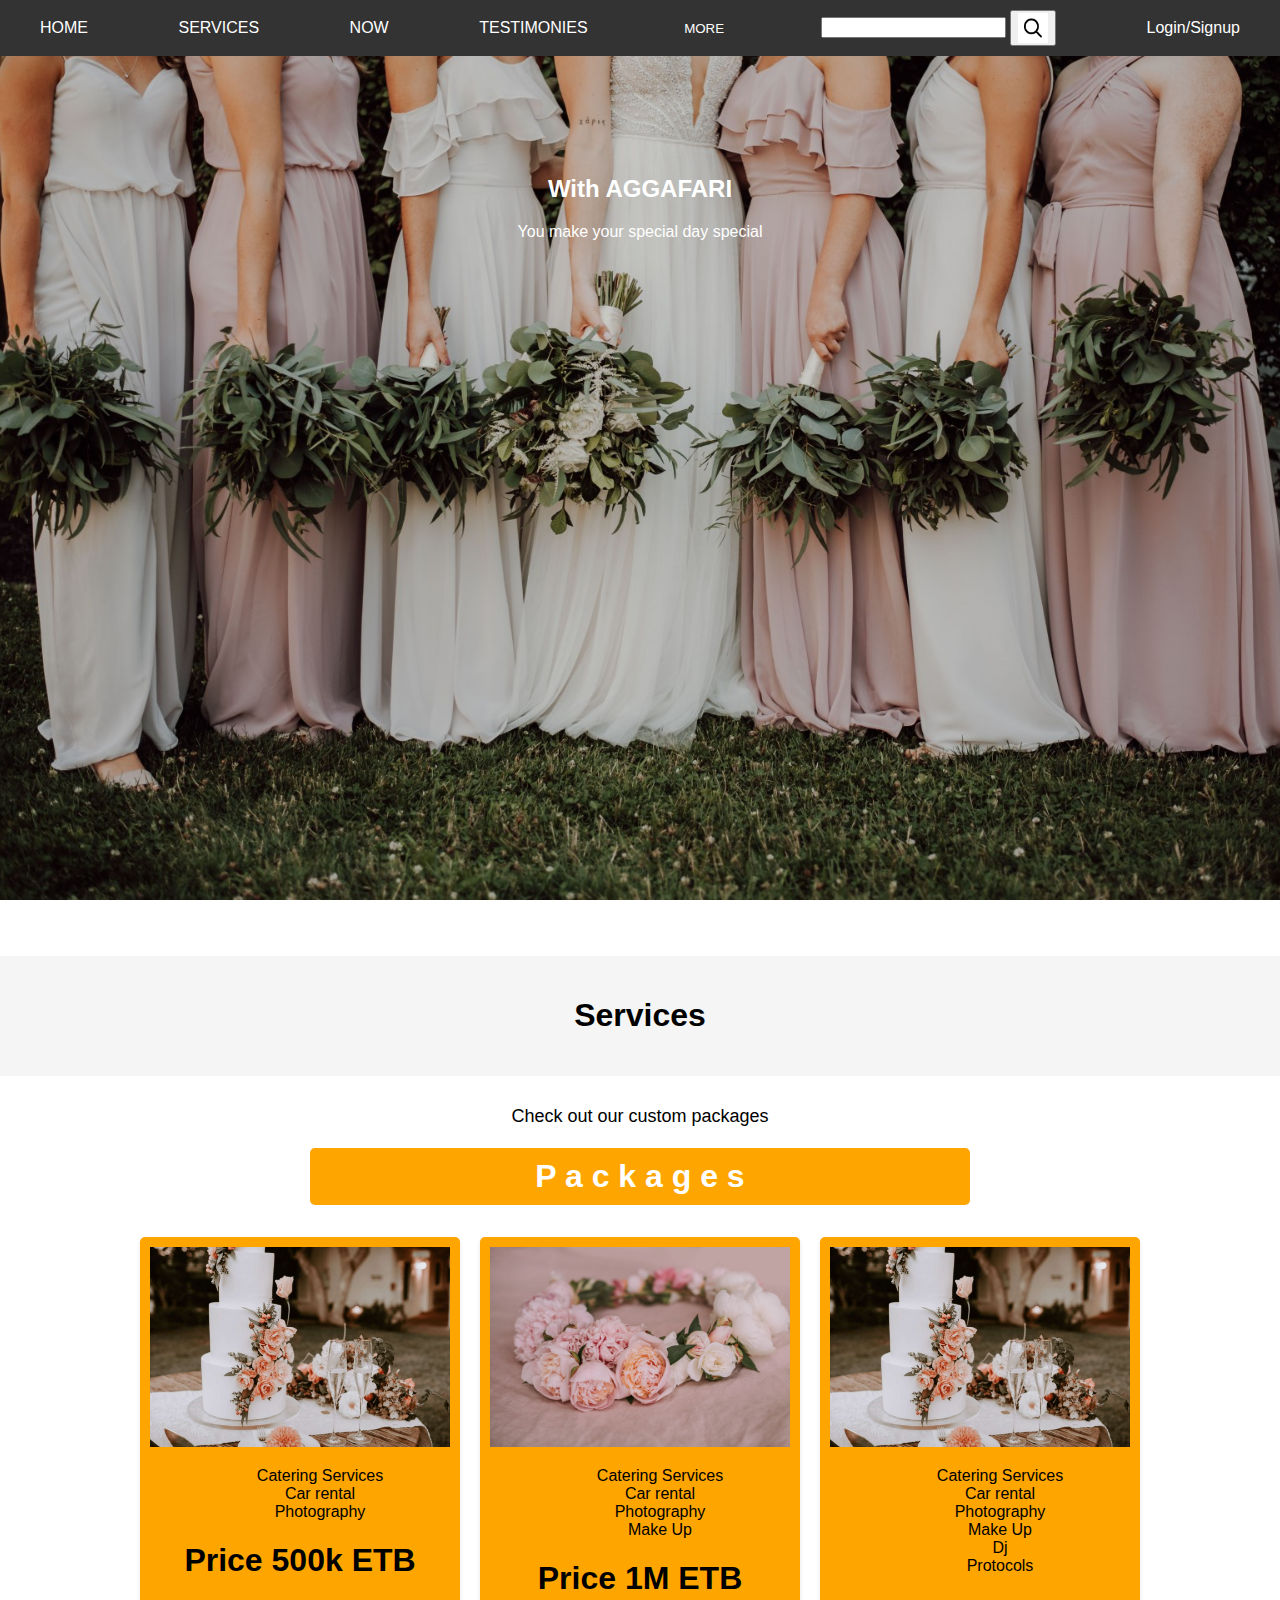
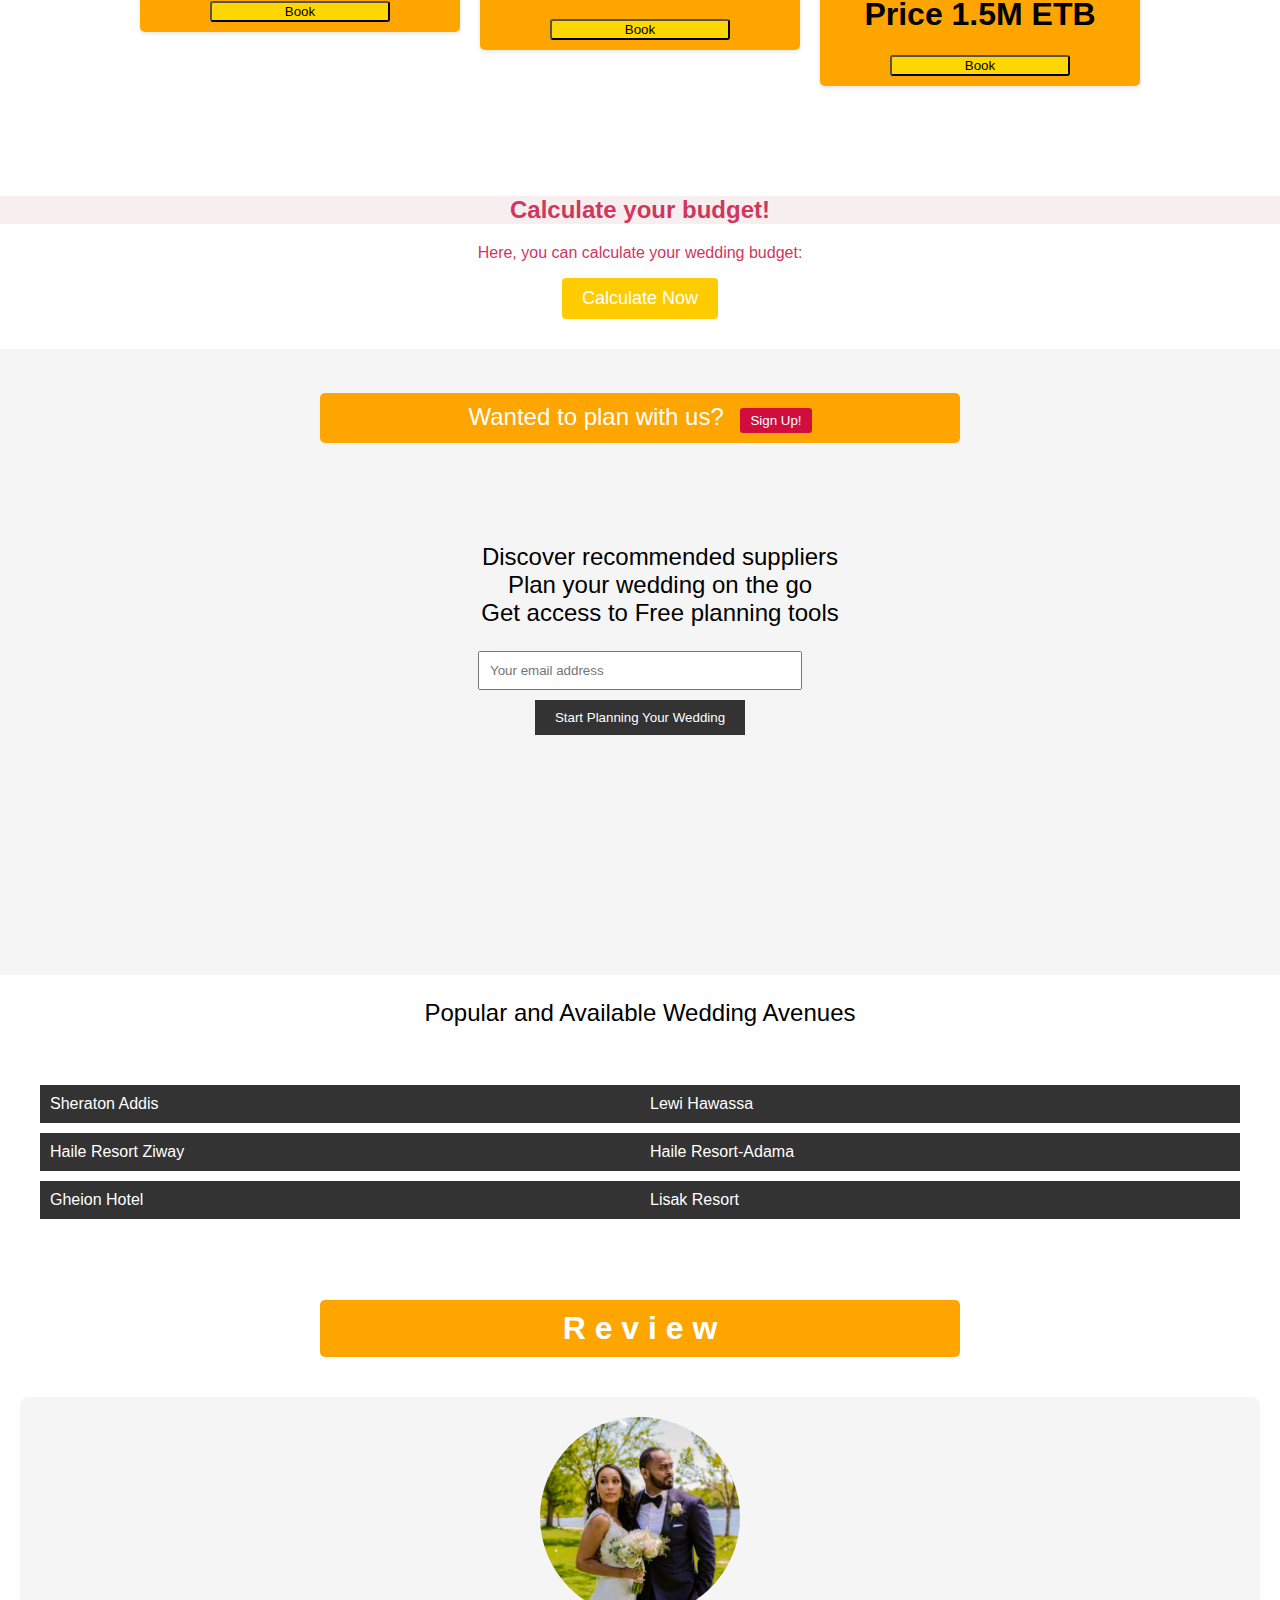
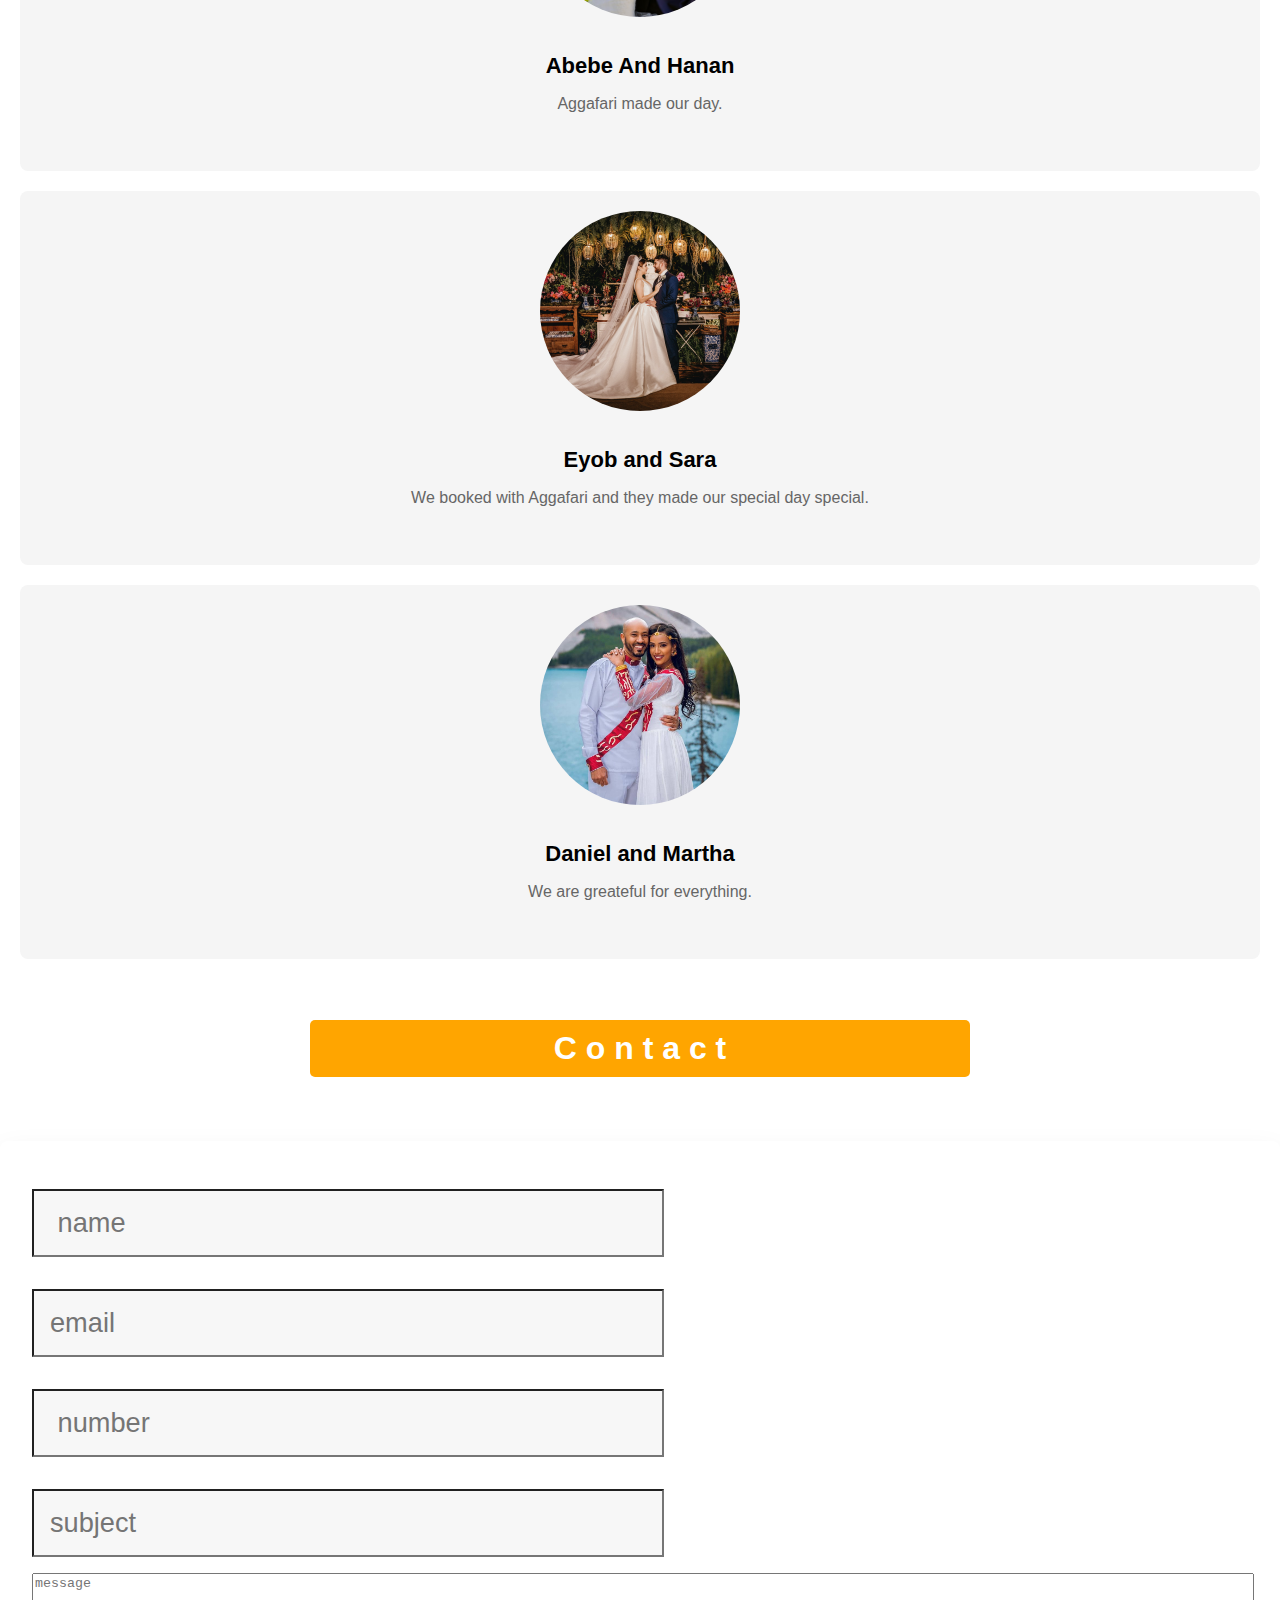
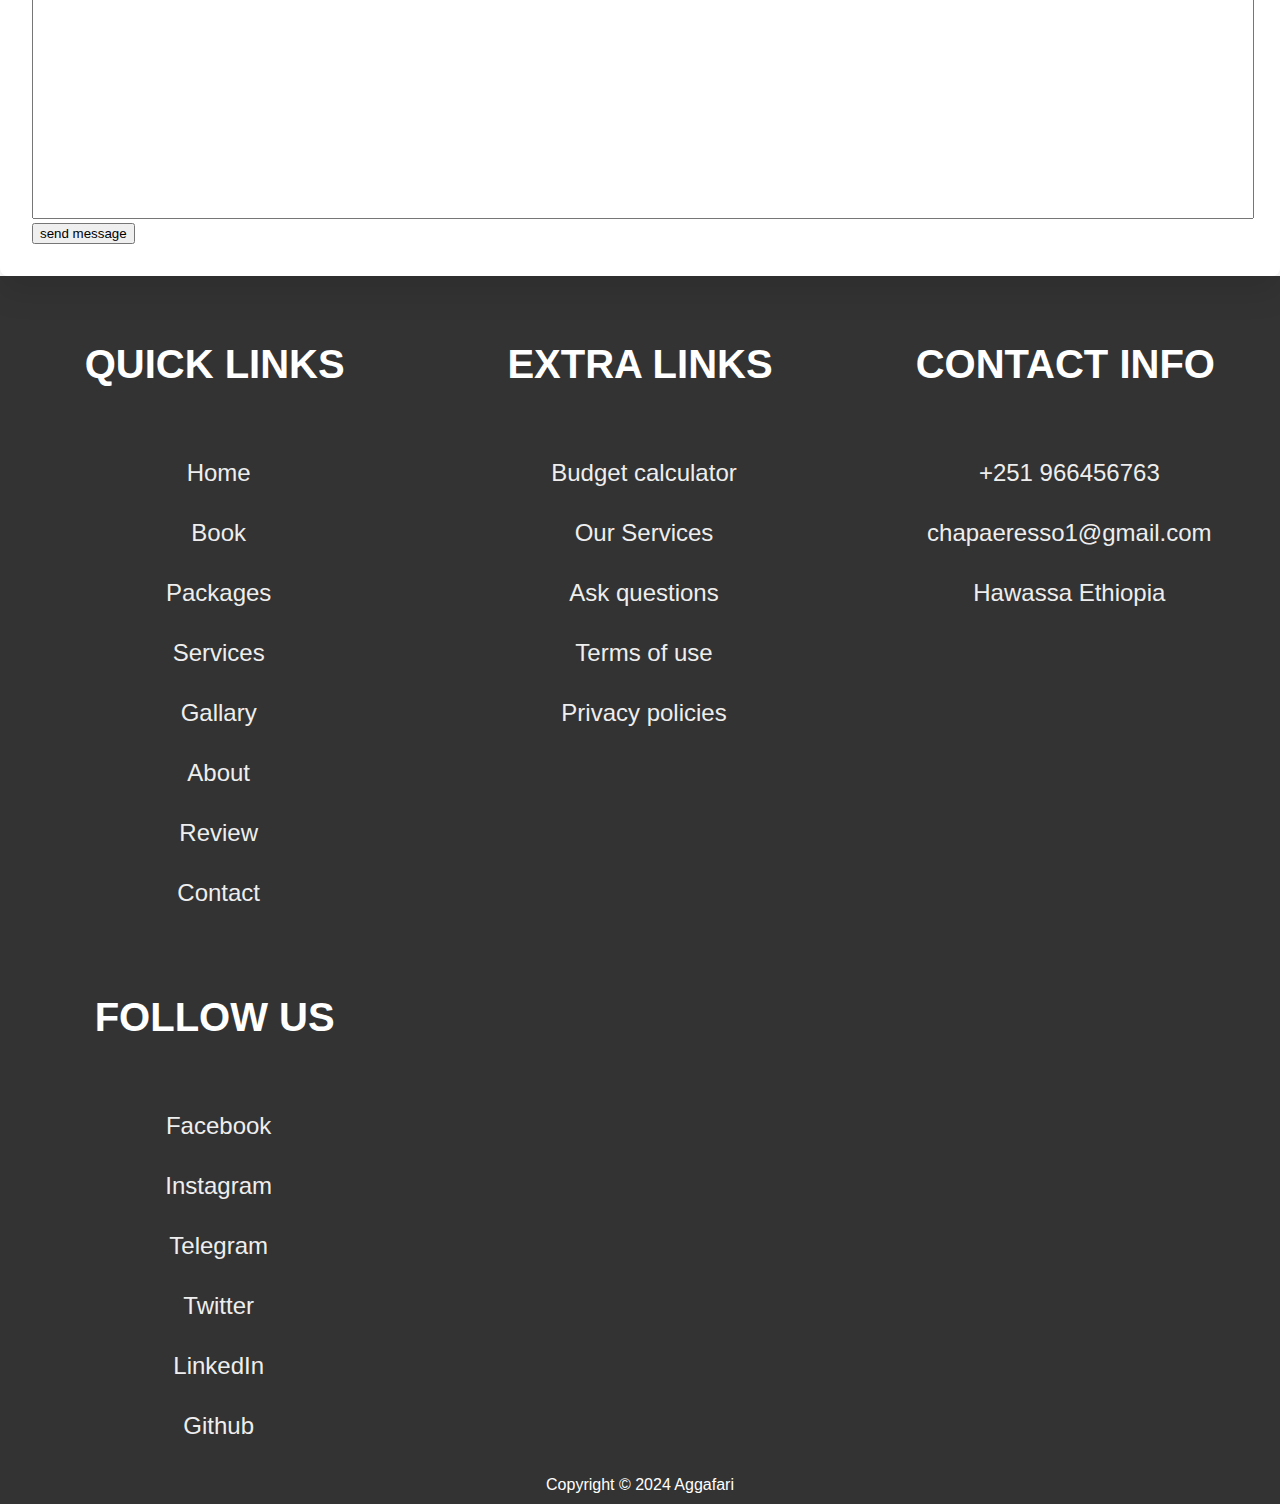
==== commit f7be10f8: "Added links" ====
--- a/index.html
+++ b/index.html
@@ -290,10 +290,10 @@
                 <div class="box">
                 <h3>Extra links</h3>
                 <a href="#home"><i class="fas fa-angle-right"></i>Budget calculator</a>
-                <a href="#places"><i class="fas fa-angle-right"></i>our service</a>
-                <a href="#accommodations"><i class="fas fa-angle-right"></i>Ask queshions</a>
-                <a href="#gallary"><i class="fas fa-angle-right"></i>term of use</a>
-                <a href="#review"><i class="fas fa-angle-right"></i>privacy policie</a>
+                <a href="#places"><i class="fas fa-angle-right"></i>Our Services</a>
+                <a href="#accommodations"><i class="fas fa-angle-right"></i>Ask questions</a>
+                <a href="#gallary"><i class="fas fa-angle-right"></i>Terms of use</a>
+                <a href="#review"><i class="fas fa-angle-right"></i>Privacy policies</a>
                 
                 </div>
                 <div class="box">
@@ -305,11 +305,11 @@
                 </div>
                 <div class="box">
                 <h3>Follow us</h3>
-                <a href="#"><i class="fab fa-facebook-f"></i>facbook</a>
-                <a href="#"><i class="fab fa-instagram"></i>instagram</a>
-                <a href="#"><i class="fab fa-telegram"></i>telegram</a>
-                <a href="#"><i class="fab fa-twitter"></i>twitter</a>
-                <a href="#"><i class="fab fa-linkedin"></i>linkedin</a>
+                <a href="#"><i class="fab fa-facebook-f"></i>Facebook</a>
+                <a href="#"><i class="fab fa-instagram"></i>Instagram</a>
+                <a href="#"><i class="fab fa-telegram"></i>Telegram</a>
+                <a href="#"><i class="fab fa-twitter"></i>Twitter</a>
+                <a href="#"><i class="fab fa-linkedin"></i>LinkedIn</a>
                 <a href="#"><i class="fab fa-github"></i>Github</a>
                 </div>
             </div>
